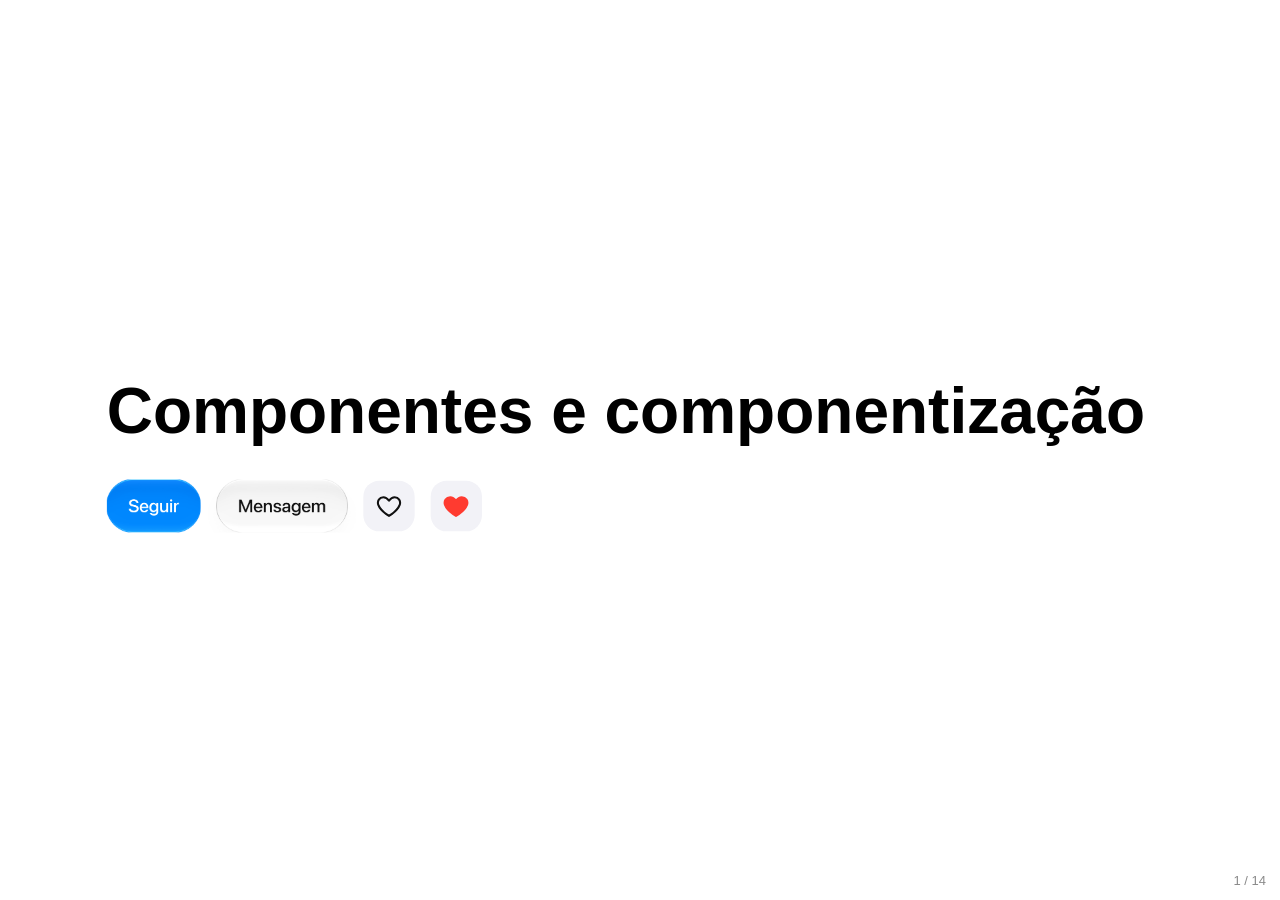
==== componentes/index.html @ 2d6e7ad1 "Re-export from Figma: main deck 40 slides (restore Material 3/HIG panels), new Componentes e compone" ====
<!DOCTYPE html>
<html lang="pt-BR">
<head>
<meta charset="utf-8">
<meta name="viewport" content="width=device-width, initial-scale=1, viewport-fit=cover">
<title>Componentes e componentização — TAU109</title>
<link rel="icon" href="data:,">
<link rel="stylesheet" href="assets/tw.css?v=9d9bdaef98">
<link rel="stylesheet" href="assets/motion.css?v=da39a3ee5e">
<link rel="stylesheet" href="assets/deck.css?v=dbada7d9be">
</head>
<body>
<main id="deck" aria-live="polite">
<div id="stage">
<section class="slide" id="s1" data-fig="C01" aria-roledescription="slide" aria-label="1 — Componentes e componentização">
<div class="frame"><div class="bg-white content-stretch flex flex-col gap-[48px] items-start justify-center pb-[100px] pt-[110px] px-[160px] relative size-full" data-name="C01 — Componentes e componentização" data-node-id="2223:875"><p class="[word-break:break-word] font-bold leading-[normal] not-italic relative shrink-0 text-[96px] text-black text-left w-[1600px]" data-node-id="2223:876">Componentes e componentização</p><div class="content-stretch flex gap-[24px] items-center overflow-clip relative shrink-0" data-name="Exemplos" data-node-id="2223:874"><div class="relative shrink-0" data-name="Button - Liquid Glass - Text" data-node-id="2223:854" style="width:141px;height:80.2px"><img alt="" src="assets/x-2223-854.png?v=27250c5a17" style="position:absolute;left:0px;top:0px;width:141.8px;height:80.2px;max-width:none"/></div><div class="relative shrink-0" data-name="Button - Liquid Glass - Text" data-node-id="2223:862" style="width:196px;height:80.2px"><img alt="" src="assets/x-2223-862.png?v=5904acb85d" style="position:absolute;left:-24px;top:0px;width:244px;height:80.2px;max-width:none"/></div><div aria-label="Curtir" aria-pressed="false" class="bg-[#f2f2f7] content-stretch flex items-center justify-center relative rounded-[24px] shrink-0 size-[76.8px]" data-like="" data-name="Botão Curtir" data-node-id="2223:868" role="button" tabindex="0"><div class="relative shrink-0 size-[41.6px] lk" data-name="Curtir" data-node-id="I2223:868;2052:725"><img alt="" class="off" src="assets/e4bf55612c11.svg?v=e4bf55612c"/><img alt="" class="on" src="assets/847714fc131d.svg?v=847714fc13"/></div></div><div aria-label="Curtir" aria-pressed="true" class="bg-[#f2f2f7] content-stretch flex items-center justify-center relative rounded-[24px] shrink-0 size-[76.8px] is-on" data-like="" data-name="Botão Curtir" data-node-id="2223:871" role="button" tabindex="0"><div class="relative shrink-0 size-[41.6px] lk" data-name="Curtido" data-node-id="I2223:871;2052:727"><img alt="" class="off" src="assets/e4bf55612c11.svg?v=e4bf55612c"/><img alt="" class="on" src="assets/847714fc131d.svg?v=847714fc13"/></div></div></div></div></div>
<template class="notes">Notas do apresentador: Hoje a gente vai falar de componentes, que é o que separa um arquivo bagunçado de um arquivo profissional. Esses botões aqui são todos componentes: os dois primeiros vêm do kit da Apple, os corações eu fiz. No final vocês vão saber criar, usar e organizar os seus.</template>
</section>
<section class="slide" id="s2" data-fig="C02" aria-roledescription="slide" aria-label="2 — O que é um componente">
<div class="frame"><div class="bg-white content-stretch flex flex-col gap-[48px] items-start justify-center pb-[100px] pt-[110px] px-[160px] relative size-full" data-node-id="2223:901" data-name="C02 — O que é um componente"><p class="[word-break:break-word] font-bold leading-[normal] not-italic relative shrink-0 text-[72px] text-black text-left w-[1600px]" data-node-id="2223:902">O que é um componente</p><div class="content-stretch flex gap-[48px] items-center overflow-clip relative shrink-0" data-node-id="2223:893" data-name="Diagrama"><div class="border-2 border-[#9747ff] border-dashed content-stretch flex flex-col gap-[16px] items-center overflow-clip px-[24px] py-[20px] relative rounded-[16px] shrink-0" data-node-id="2223:882" data-name="Principal"><p class="[word-break:break-word] font-semibold leading-[normal] not-italic relative shrink-0 text-[#9747ff] text-[20px] text-left whitespace-nowrap" data-node-id="2223:881">◆ Main component</p><div class="bg-[#007aff] content-stretch flex h-[52px] items-center justify-center overflow-clip relative rounded-[26px] shrink-0 w-[140px]" data-node-id="2042:790" data-name="Botão"><p class="[word-break:break-word] font-semibold leading-[normal] not-italic relative shrink-0 text-[22px] text-white whitespace-nowrap" data-node-id="2042:789">Curtir</p></div></div><div class="h-[40px] relative shrink-0 w-[120px]" data-node-id="2223:891" data-name="Seta"><img alt="" class="absolute block inset-0 max-w-none size-full" src="assets/b0c2b27b5497.svg?v=b0c2b27b54"/></div><div class="content-stretch flex flex-col gap-[16px] items-start overflow-clip relative shrink-0" data-node-id="2223:890" data-name="Cópias"><p class="[word-break:break-word] font-semibold leading-[normal] not-italic relative shrink-0 text-[#6b6b6b] text-[20px] text-left whitespace-nowrap" data-node-id="2223:883">◇ Instances</p><div class="bg-[#007aff] content-stretch flex h-[52px] items-center justify-center overflow-clip relative rounded-[26px] shrink-0 w-[140px]" data-node-id="2042:790" data-name="Botão"><p class="[word-break:break-word] font-semibold leading-[normal] not-italic relative shrink-0 text-[22px] text-white whitespace-nowrap" data-node-id="2042:789">Curtir</p></div><div class="bg-[#007aff] content-stretch flex h-[52px] items-center justify-center overflow-clip relative rounded-[26px] shrink-0 w-[140px]" data-node-id="2042:790" data-name="Botão"><p class="[word-break:break-word] font-semibold leading-[normal] not-italic relative shrink-0 text-[22px] text-white whitespace-nowrap" data-node-id="2042:789">Curtir</p></div><div class="bg-[#007aff] content-stretch flex h-[52px] items-center justify-center overflow-clip relative rounded-[26px] shrink-0 w-[140px]" data-node-id="2042:790" data-name="Botão"><p class="[word-break:break-word] font-semibold leading-[normal] not-italic relative shrink-0 text-[22px] text-white whitespace-nowrap" data-node-id="2042:789">Curtir</p></div></div></div><div class="content-stretch flex gap-[16px] items-start overflow-clip relative shrink-0" data-node-id="2223:900" data-name="Linha"><div class="bg-[#f3eeff] content-stretch flex items-start overflow-clip px-[18px] py-[10px] relative rounded-[999px] shrink-0" data-node-id="2223:894" data-name="Chip"><p class="[word-break:break-word] font-semibold leading-[normal] not-italic relative shrink-0 text-[22px] text-black text-left whitespace-nowrap" data-node-id="2223:895">Main: o original</p></div><div class="bg-[#eef2ff] content-stretch flex items-start overflow-clip px-[18px] py-[10px] relative rounded-[999px] shrink-0" data-node-id="2223:896" data-name="Chip"><p class="[word-break:break-word] font-semibold leading-[normal] not-italic relative shrink-0 text-[22px] text-black text-left whitespace-nowrap" data-node-id="2223:897">Instance: cópia ligada</p></div><div class="bg-[#ecf8f1] content-stretch flex items-start overflow-clip px-[18px] py-[10px] relative rounded-[999px] shrink-0" data-node-id="2223:898" data-name="Chip"><p class="[word-break:break-word] font-semibold leading-[normal] not-italic relative shrink-0 text-[22px] text-black text-left whitespace-nowrap" data-node-id="2223:899">Mudou o main, mudam todas</p></div></div></div></div>
<template class="notes">Notas do apresentador: Componente é uma peça reutilizável. Tem o principal, o main component, que é o original, com o losango roxo cheio. E tem as instâncias, que são cópias ligadas a ele, com o losango vazado. Se eu mudar o principal, todas as instâncias mudam juntas. É como um molde.</template>
</section>
<section class="slide" id="s3" data-fig="C03" aria-roledescription="slide" aria-label="3 — Quando componentizar">
<div class="frame"><div class="[word-break:break-word] bg-white content-stretch flex flex-col gap-[48px] items-start justify-center leading-[normal] not-italic pb-[100px] pt-[110px] px-[160px] relative size-full text-left" data-node-id="2223:917" data-name="C03 — Quando componentizar"><p class="font-bold relative shrink-0 text-[72px] text-black w-[1600px]" data-node-id="2223:918">Quando vale virar componente?</p><div class="content-stretch flex gap-[40px] items-start overflow-clip relative shrink-0" data-node-id="2223:916" data-name="Linha"><div class="bg-[#eef2ff] content-stretch flex flex-col gap-[14px] h-[320px] items-start overflow-clip px-[36px] py-[32px] relative rounded-[24px] shrink-0 w-[370px]" data-node-id="2223:904" data-name="Card Repete"><p class="font-bold relative shrink-0 text-[32px] text-black w-[298px]" data-node-id="2223:905">Repete</p><p class="font-normal relative shrink-0 text-[#555] text-[24px] w-[298px]" data-node-id="2223:906">Aparece 2 vezes ou mais: botão, card, item de lista.</p></div><div class="bg-[#fdecef] content-stretch flex flex-col gap-[14px] h-[320px] items-start overflow-clip px-[36px] py-[32px] relative rounded-[24px] shrink-0 w-[370px]" data-node-id="2223:907" data-name="Card Tem estados"><p class="font-bold relative shrink-0 text-[32px] text-black w-[298px]" data-node-id="2223:908">Tem estados</p><p class="font-normal relative shrink-0 text-[#555] text-[24px] w-[298px]" data-node-id="2223:909">Normal, apertado, ativo, desabilitado.</p></div><div class="bg-[#ecf8f1] content-stretch flex flex-col gap-[14px] h-[320px] items-start overflow-clip px-[36px] py-[32px] relative rounded-[24px] shrink-0 w-[370px]" data-node-id="2223:910" data-name="Card Muda junto"><p class="font-bold relative shrink-0 text-[32px] text-black w-[298px]" data-node-id="2223:911">Muda junto</p><p class="font-normal relative shrink-0 text-[#555] text-[24px] w-[298px]" data-node-id="2223:912">Se mudar um, todos têm que mudar.</p></div><div class="bg-[#f2f2f7] content-stretch flex flex-col gap-[14px] h-[320px] items-start overflow-clip px-[36px] py-[32px] relative rounded-[24px] shrink-0 w-[370px]" data-node-id="2223:913" data-name="Card Não precisa"><p class="font-bold relative shrink-0 text-[32px] text-black w-[298px]" data-node-id="2223:914">Não precisa</p><p class="font-normal relative shrink-0 text-[#555] text-[24px] w-[298px]" data-node-id="2223:915">Uma ilustração única, um banner que só aparece uma vez.</p></div></div></div></div>
<template class="notes">Notas do apresentador: Regra simples: se repete, vira componente. Se tem estados, tipo normal e apertado, vira componente com variantes. Se precisa mudar tudo junto, componente. Agora, coisa que aparece uma vez só, tipo uma ilustração da home, não precisa. Não componentizem tudo, componentizem o que repete.</template>
</section>
<section class="slide" id="s4" data-fig="C04" aria-roledescription="slide" aria-label="4 — Criar o seu componente">
<div class="frame"><div class="bg-white content-stretch flex flex-col gap-[48px] items-start justify-center pb-[100px] pt-[110px] px-[160px] relative size-full" data-node-id="2223:942" data-name="C04 — Criar o seu componente"><p class="[word-break:break-word] font-bold leading-[normal] not-italic relative shrink-0 text-[72px] text-black text-left w-[1600px]" data-node-id="2223:943">Seu DS não tem? Crie o seu</p><div class="content-stretch flex gap-[40px] items-start overflow-clip relative shrink-0" data-node-id="2223:941" data-name="Linha"><div class="[word-break:break-word] bg-[#eef2ff] content-stretch flex flex-col gap-[14px] h-[330px] items-start leading-[normal] not-italic overflow-clip px-[36px] py-[32px] relative rounded-[24px] shrink-0 text-left w-[370px]" data-node-id="2223:920" data-name="Card 1  Monte"><p class="font-bold relative shrink-0 text-[32px] text-black w-[298px] whitespace-pre-wrap" data-node-id="2223:921">1  Monte</p><p class="font-normal relative shrink-0 text-[#555] text-[24px] w-[298px]" data-node-id="2223:922">Faça a peça com auto layout.</p></div><div class="bg-[#f3eeff] content-stretch flex flex-col gap-[14px] h-[330px] items-start overflow-clip px-[36px] py-[32px] relative rounded-[24px] shrink-0 w-[370px]" data-node-id="2223:930" data-name="Card 2  Crie"><p class="[word-break:break-word] font-bold leading-[normal] not-italic relative shrink-0 text-[32px] text-black text-left w-[298px] whitespace-pre-wrap" data-node-id="2223:931">2  Crie</p><p class="[word-break:break-word] font-normal leading-[normal] not-italic relative shrink-0 text-[#555] text-[24px] text-left w-[298px]" data-node-id="2223:932">Selecione e aperte:</p><div class="content-stretch flex gap-[8px] items-start overflow-clip relative shrink-0" data-node-id="2223:929" data-name="Atalho"><div class="bg-white border-2 border-[#bbb] border-solid content-stretch flex items-start overflow-clip px-[16px] py-[10px] relative rounded-[10px] shrink-0" data-node-id="2223:923" data-name="Tecla"><p class="[word-break:break-word] font-semibold leading-[normal] not-italic relative shrink-0 text-[24px] text-black text-left whitespace-nowrap" data-node-id="2223:924">Ctrl/Cmd</p></div><div class="bg-white border-2 border-[#bbb] border-solid content-stretch flex items-start overflow-clip px-[16px] py-[10px] relative rounded-[10px] shrink-0" data-node-id="2223:925" data-name="Tecla"><p class="[word-break:break-word] font-semibold leading-[normal] not-italic relative shrink-0 text-[24px] text-black text-left whitespace-nowrap" data-node-id="2223:926">Alt</p></div><div class="bg-white border-2 border-[#bbb] border-solid content-stretch flex items-start overflow-clip px-[16px] py-[10px] relative rounded-[10px] shrink-0" data-node-id="2223:927" data-name="Tecla"><p class="[word-break:break-word] font-semibold leading-[normal] not-italic relative shrink-0 text-[24px] text-black text-left whitespace-nowrap" data-node-id="2223:928">K</p></div></div></div><div class="bg-[#ecf8f1] content-stretch flex flex-col gap-[14px] h-[330px] items-start overflow-clip px-[36px] py-[32px] relative rounded-[24px] shrink-0 w-[370px]" data-node-id="2223:935" data-name="Card 3  Nomeie"><p class="[word-break:break-word] font-bold leading-[normal] not-italic relative shrink-0 text-[32px] text-black text-left w-[298px] whitespace-pre-wrap" data-node-id="2223:936">3  Nomeie</p><p class="[word-break:break-word] font-normal leading-[normal] not-italic relative shrink-0 text-[#555] text-[24px] text-left w-[298px]" data-node-id="2223:937">Use barras pra organizar.</p><div class="bg-white content-stretch flex items-start overflow-clip px-[18px] py-[10px] relative rounded-[999px] shrink-0" data-node-id="2223:933" data-name="Chip"><p class="[word-break:break-word] font-semibold leading-[normal] not-italic relative shrink-0 text-[22px] text-black text-left whitespace-nowrap" data-node-id="2223:934">Botão/Curtir</p></div></div><div class="[word-break:break-word] bg-[#fff4e5] content-stretch flex flex-col gap-[14px] h-[330px] items-start leading-[normal] not-italic overflow-clip px-[36px] py-[32px] relative rounded-[24px] shrink-0 text-left w-[370px]" data-node-id="2223:938" data-name="Card 4  Propriedades"><p class="font-bold relative shrink-0 text-[32px] text-black w-[298px] whitespace-pre-wrap" data-node-id="2223:939">4  Propriedades</p><p class="font-normal relative shrink-0 text-[#555] text-[24px] w-[298px]" data-node-id="2223:940">Texto, ligar/desligar, trocar ícone.</p></div></div></div></div>
<template class="notes">Notas do apresentador: Nem todo design system tem tudo. Faltou um botão de curtir? Vocês criam. Monta a peça com auto layout, seleciona, e Ctrl ou Cmd mais Alt mais K, ou o botão Create component lá em cima. Dá um nome com barra, tipo Botão barra Curtir, e depois adiciona as propriedades, que a gente vai ver já já.</template>
</section>
<section class="slide" id="s5" data-fig="C05" aria-roledescription="slide" aria-label="5 — Nomes com barras">
<div class="frame"><div class="bg-white content-stretch flex flex-col gap-[48px] items-start justify-center pb-[100px] pt-[110px] px-[160px] relative size-full" data-node-id="2223:968" data-name="C05 — Nomes com barras"><p class="[word-break:break-word] font-bold leading-[normal] not-italic relative shrink-0 text-[72px] text-black text-left w-[1600px]" data-node-id="2223:969">Nomes com barra viram pastas</p><div class="content-stretch flex gap-[56px] items-center overflow-clip relative shrink-0" data-node-id="2223:967" data-name="Diagrama"><div class="content-stretch flex flex-col gap-[14px] items-start overflow-clip relative shrink-0" data-node-id="2223:964" data-name="Nomes"><div class="bg-[#f2f2f7] content-stretch flex items-start overflow-clip px-[18px] py-[10px] relative rounded-[999px] shrink-0" data-node-id="2223:954" data-name="Chip"><p class="[word-break:break-word] font-semibold leading-[normal] not-italic relative shrink-0 text-[22px] text-black text-left whitespace-nowrap" data-node-id="2223:955">Botão/Curtir</p></div><div class="bg-[#f2f2f7] content-stretch flex items-start overflow-clip px-[18px] py-[10px] relative rounded-[999px] shrink-0" data-node-id="2223:956" data-name="Chip"><p class="[word-break:break-word] font-semibold leading-[normal] not-italic relative shrink-0 text-[22px] text-black text-left whitespace-nowrap" data-node-id="2223:957">Botão/Não curtir</p></div><div class="bg-[#f2f2f7] content-stretch flex items-start overflow-clip px-[18px] py-[10px] relative rounded-[999px] shrink-0" data-node-id="2223:958" data-name="Chip"><p class="[word-break:break-word] font-semibold leading-[normal] not-italic relative shrink-0 text-[22px] text-black text-left whitespace-nowrap" data-node-id="2223:959">Botão/Seguir</p></div><div class="bg-[#f2f2f7] content-stretch flex items-start overflow-clip px-[18px] py-[10px] relative rounded-[999px] shrink-0" data-node-id="2223:960" data-name="Chip"><p class="[word-break:break-word] font-semibold leading-[normal] not-italic relative shrink-0 text-[22px] text-black text-left whitespace-nowrap" data-node-id="2223:961">Ícone/Coração</p></div><div class="bg-[#f2f2f7] content-stretch flex items-start overflow-clip px-[18px] py-[10px] relative rounded-[999px] shrink-0" data-node-id="2223:962" data-name="Chip"><p class="[word-break:break-word] font-semibold leading-[normal] not-italic relative shrink-0 text-[22px] text-black text-left whitespace-nowrap" data-node-id="2223:963">Ícone/Voltar</p></div></div><div class="h-[40px] relative shrink-0 w-[120px]" data-node-id="2223:965" data-name="Seta"><img alt="" class="absolute block inset-0 max-w-none size-full" src="assets/b0c2b27b5497.svg?v=b0c2b27b54"/></div><div class="[word-break:break-word] bg-[#1e1e1e] content-stretch flex flex-col gap-[10px] items-start leading-[normal] not-italic overflow-clip p-[24px] relative rounded-[16px] shrink-0 text-left w-[560px]" data-node-id="2223:945" data-name="Painel Assets"><p class="font-semibold relative shrink-0 text-[22px] text-white whitespace-nowrap" data-node-id="2223:946">Assets</p><p class="font-semibold relative shrink-0 text-[22px] text-white whitespace-nowrap" data-node-id="2223:947">▾ Botão</p><p class="font-medium relative shrink-0 text-[#bbb] text-[20px] whitespace-pre" data-node-id="2223:948">      ◆ Curtir</p><p class="font-medium relative shrink-0 text-[#bbb] text-[20px] whitespace-pre" data-node-id="2223:949">      ◆ Não curtir</p><p class="font-medium relative shrink-0 text-[#bbb] text-[20px] whitespace-pre" data-node-id="2223:950">      ◆ Seguir</p><p class="font-semibold relative shrink-0 text-[22px] text-white whitespace-nowrap" data-node-id="2223:951">▾ Ícone</p><p class="font-medium relative shrink-0 text-[#bbb] text-[20px] whitespace-pre" data-node-id="2223:952">      ◆ Coração</p><p class="font-medium relative shrink-0 text-[#bbb] text-[20px] whitespace-pre" data-node-id="2223:953">      ◆ Voltar</p></div></div></div></div>
<template class="notes">Notas do apresentador: O nome do componente organiza tudo. Cada barra vira uma pasta no painel Assets. Então Botão barra Curtir fica dentro da pasta Botão. Isso parece detalhe, mas quando o arquivo tiver cinquenta componentes vocês vão me agradecer.</template>
</section>
<section class="slide" id="s6" data-fig="C06" aria-roledescription="slide" aria-label="6 — Variantes">
<div class="frame"><div class="bg-white content-stretch flex flex-col gap-[48px] items-start justify-center pb-[100px] pt-[110px] px-[160px] relative size-full" data-name="C06 — Variantes" data-node-id="2223:1018"><p class="[word-break:break-word] font-bold leading-[normal] not-italic relative shrink-0 text-[72px] text-black text-left w-[1600px]" data-node-id="2223:1019">Variantes: o mesmo componente em vários estados</p><div class="content-stretch flex gap-[80px] items-center overflow-clip relative shrink-0" data-name="Exemplos" data-node-id="2223:1017"><div class="border-2 border-[#9747ff] border-dashed content-stretch flex flex-col gap-[16px] items-center overflow-clip px-[24px] py-[20px] relative rounded-[16px] shrink-0" data-name="Component set" data-node-id="2223:983"><p class="[word-break:break-word] font-semibold leading-[normal] not-italic relative shrink-0 text-[#9747ff] text-[20px] text-left whitespace-nowrap" data-node-id="2223:971">Botão Curtir</p><div class="content-stretch flex gap-[32px] items-start overflow-clip relative shrink-0" data-name="Linha" data-node-id="2223:982"><div class="content-stretch flex flex-col gap-[8px] items-center overflow-clip relative shrink-0" data-name="V" data-node-id="2223:976"><div aria-label="Curtir" aria-pressed="false" class="bg-[#f2f2f7] content-stretch flex items-center justify-center relative rounded-[24px] shrink-0 size-[76.8px]" data-like="" data-name="Botão Curtir" data-node-id="2223:972" role="button" tabindex="0"><div class="relative shrink-0 size-[41.6px] lk" data-name="Curtir" data-node-id="I2223:972;2052:725"><img alt="" class="off" src="assets/e4bf55612c11.svg?v=e4bf55612c"/><img alt="" class="on" src="assets/847714fc131d.svg?v=847714fc13"/></div></div><p class="[word-break:break-word] font-semibold leading-[normal] not-italic relative shrink-0 text-[#6b6b6b] text-[20px] text-left whitespace-nowrap" data-node-id="2223:975">State=Default</p></div><div class="content-stretch flex flex-col gap-[8px] items-center overflow-clip relative shrink-0" data-name="V" data-node-id="2223:981"><div aria-label="Curtir" aria-pressed="true" class="bg-[#f2f2f7] content-stretch flex items-center justify-center relative rounded-[24px] shrink-0 size-[76.8px] is-on" data-like="" data-name="Botão Curtir" data-node-id="2223:977" role="button" tabindex="0"><div class="relative shrink-0 size-[41.6px] lk" data-name="Curtido" data-node-id="I2223:977;2052:727"><img alt="" class="off" src="assets/e4bf55612c11.svg?v=e4bf55612c"/><img alt="" class="on" src="assets/847714fc131d.svg?v=847714fc13"/></div></div><p class="[word-break:break-word] font-semibold leading-[normal] not-italic relative shrink-0 text-[#6b6b6b] text-[20px] text-left whitespace-nowrap" data-node-id="2223:980">State=Active</p></div></div></div><div class="border-2 border-[#9747ff] border-dashed content-stretch flex flex-col gap-[16px] items-center overflow-clip px-[24px] py-[20px] relative rounded-[16px] shrink-0" data-name="Component set iOS" data-node-id="2223:1016"><p class="[word-break:break-word] font-semibold leading-[normal] not-italic relative shrink-0 text-[#9747ff] text-[20px] text-left whitespace-nowrap" data-node-id="2223:984">Button (iOS 27)</p><div class="content-stretch flex gap-[16px] items-center overflow-clip relative shrink-0" data-name="L" data-node-id="2223:997"><div class="relative shrink-0" data-name="Button - Liquid Glass - Text" data-node-id="2223:985" style="width:77px;height:37px"><img alt="" src="assets/x-2223-985.png?v=76728afed5" style="position:absolute;left:0px;top:-9.1px;width:96.5px;height:60.399px;max-width:none"/></div><div class="relative shrink-0" data-name="Button - Liquid Glass - Text" data-node-id="2223:991" style="width:107px;height:65.6px"><img alt="" src="assets/x-2223-991.png?v=66aa4caad9" style="position:absolute;left:-19.5px;top:0px;width:126.5px;height:65.6px;max-width:none"/></div></div><div class="content-stretch flex gap-[16px] items-center overflow-clip relative shrink-0" data-name="L" data-node-id="2223:1014"><div class="relative shrink-0" data-name="Button - Liquid Glass - Text" data-node-id="2223:998" style="width:77px;height:37px"><img alt="" src="assets/x-2223-998.png?v=7eb0edd891" style="position:absolute;left:0px;top:-0.65px;width:77.65px;height:38.301px;max-width:none"/></div><div class="relative shrink-0" data-name="Button - Liquid Glass - Text" data-node-id="2223:1006" style="width:107px;height:65.6px"><img alt="" src="assets/x-2223-1006.png?v=0f0a64b6c2" style="position:absolute;left:-0.65px;top:0px;width:107.65px;height:65.6px;max-width:none"/></div></div><p class="[word-break:break-word] font-semibold leading-[normal] not-italic relative shrink-0 text-[#6b6b6b] text-[20px] text-left whitespace-nowrap" data-node-id="2223:1015">Size × Style</p></div></div></div></div>
<template class="notes">Notas do apresentador: Variante é quando o mesmo componente tem versões diferentes. O coração tem State igual a Default e State igual a Active. O botão da Apple tem tamanho e estilo. Fica tudo dentro de um component set, aquele tracejado roxo. E é isso que deixa a gente fazer o Change to no protótipo.</template>
</section>
<section class="slide" id="s7" data-fig="C07" aria-roledescription="slide" aria-label="7 — Propriedades do componente">
<div class="frame"><div class="bg-white content-stretch flex flex-col gap-[48px] items-start justify-center pb-[100px] pt-[110px] px-[160px] relative size-full" data-node-id="2223:1051" data-name="C07 — Propriedades do componente"><p class="[word-break:break-word] font-bold leading-[normal] not-italic relative shrink-0 text-[72px] text-black text-left w-[1600px]" data-node-id="2223:1052">Propriedades: ajustes sem quebrar o componente</p><div class="content-stretch flex gap-[40px] items-start overflow-clip relative shrink-0" data-node-id="2223:1050" data-name="Linha"><div class="bg-[#f3eeff] content-stretch flex flex-col gap-[14px] h-[330px] items-start overflow-clip px-[36px] py-[32px] relative rounded-[24px] shrink-0 w-[370px]" data-node-id="2223:1026" data-name="Card Variant"><p class="[word-break:break-word] font-bold leading-[normal] not-italic relative shrink-0 text-[32px] text-black text-left w-[298px]" data-node-id="2223:1027">Variant</p><p class="[word-break:break-word] font-normal leading-[normal] not-italic relative shrink-0 text-[#555] text-[24px] text-left w-[298px]" data-node-id="2223:1028">Troca o estado.</p><div class="content-stretch flex gap-[8px] items-start overflow-clip relative shrink-0" data-node-id="2223:1025" data-name="Linha"><div class="bg-white content-stretch flex items-start overflow-clip px-[18px] py-[10px] relative rounded-[999px] shrink-0" data-node-id="2223:1021" data-name="Chip"><p class="[word-break:break-word] font-semibold leading-[normal] not-italic relative shrink-0 text-[22px] text-black text-left whitespace-nowrap" data-node-id="2223:1022">Default</p></div><div class="bg-white content-stretch flex items-start overflow-clip px-[18px] py-[10px] relative rounded-[999px] shrink-0" data-node-id="2223:1023" data-name="Chip"><p class="[word-break:break-word] font-semibold leading-[normal] not-italic relative shrink-0 text-[22px] text-black text-left whitespace-nowrap" data-node-id="2223:1024">Active</p></div></div></div><div class="bg-[#ecf8f1] content-stretch flex flex-col gap-[14px] h-[330px] items-start overflow-clip px-[36px] py-[32px] relative rounded-[24px] shrink-0 w-[370px]" data-node-id="2223:1033" data-name="Card Boolean"><p class="[word-break:break-word] font-bold leading-[normal] not-italic relative shrink-0 text-[32px] text-black text-left w-[298px]" data-node-id="2223:1034">Boolean</p><p class="[word-break:break-word] font-normal leading-[normal] not-italic relative shrink-0 text-[#555] text-[24px] text-left w-[298px]" data-node-id="2223:1035">Mostra ou esconde algo, tipo um ícone.</p><div class="content-stretch flex gap-[12px] items-center overflow-clip relative shrink-0" data-node-id="2223:1032" data-name="L"><div class="h-[32px] relative shrink-0 w-[56px]" data-node-id="2223:1029" data-name="Toggle"><img alt="" class="absolute block inset-0 max-w-none size-full" src="assets/dc533ce8789b.svg?v=dc533ce878"/></div><p class="[word-break:break-word] font-semibold leading-[normal] not-italic relative shrink-0 text-[#6b6b6b] text-[20px] text-left whitespace-nowrap" data-node-id="2223:1031">Show icon</p></div></div><div class="bg-[#eef2ff] content-stretch flex flex-col gap-[14px] h-[330px] items-start overflow-clip px-[36px] py-[32px] relative rounded-[24px] shrink-0 w-[370px]" data-node-id="2223:1038" data-name="Card Text"><p class="[word-break:break-word] font-bold leading-[normal] not-italic relative shrink-0 text-[32px] text-black text-left w-[298px]" data-node-id="2223:1039">Text</p><p class="[word-break:break-word] font-normal leading-[normal] not-italic relative shrink-0 text-[#555] text-[24px] text-left w-[298px]" data-node-id="2223:1040">Muda o texto direto no painel.</p><div class="bg-white border border-[#bbb] border-solid content-stretch flex items-start overflow-clip px-[16px] py-[10px] relative rounded-[10px] shrink-0" data-node-id="2223:1036" data-name="Campo"><p class="[word-break:break-word] font-medium leading-[normal] not-italic relative shrink-0 text-[22px] text-black text-left whitespace-nowrap" data-node-id="2223:1037">Seguir</p></div></div><div class="bg-[#fff4e5] content-stretch flex flex-col gap-[14px] h-[330px] items-start overflow-clip px-[36px] py-[32px] relative rounded-[24px] shrink-0 w-[370px]" data-node-id="2223:1047" data-name="Card Instance swap"><p class="[word-break:break-word] font-bold leading-[normal] not-italic relative shrink-0 text-[32px] text-black text-left w-[298px]" data-node-id="2223:1048">Instance swap</p><p class="[word-break:break-word] font-normal leading-[normal] not-italic relative shrink-0 text-[#555] text-[24px] text-left w-[298px]" data-node-id="2223:1049">Troca um ícone por outro.</p><div class="content-stretch flex gap-[8px] items-center overflow-clip relative shrink-0" data-node-id="2223:1046" data-name="L"><div class="bg-white content-stretch flex items-start overflow-clip px-[18px] py-[10px] relative rounded-[999px] shrink-0" data-node-id="2223:1041" data-name="Chip"><p class="[word-break:break-word] font-semibold leading-[normal] not-italic relative shrink-0 text-[22px] text-black text-left whitespace-nowrap" data-node-id="2223:1042">♡ Coração</p></div><p class="[word-break:break-word] font-bold leading-[normal] not-italic relative shrink-0 text-[24px] text-black text-left whitespace-nowrap" data-node-id="2223:1043">→</p><div class="bg-white content-stretch flex items-start overflow-clip px-[18px] py-[10px] relative rounded-[999px] shrink-0" data-node-id="2223:1044" data-name="Chip"><p class="[word-break:break-word] font-semibold leading-[normal] not-italic relative shrink-0 text-[22px] text-black text-left whitespace-nowrap" data-node-id="2223:1045">☆ Estrela</p></div></div></div></div></div></div>
<template class="notes">Notas do apresentador: Além das variantes, o componente pode ter propriedades. Boolean é liga e desliga, tipo mostrar ou esconder um ícone. Text deixa trocar o texto pelo painel da direita. Instance swap deixa trocar um ícone por outro sem desmontar nada. Com isso, um botão só vira dezenas de botões.</template>
</section>
<section class="slide" id="s8" data-fig="C08" aria-roledescription="slide" aria-label="8 — Usando um design system pronto">
<div class="frame"><div class="bg-white content-stretch flex flex-col gap-[48px] items-start justify-center pb-[100px] pt-[110px] px-[160px] relative size-full" data-node-id="2223:1118" data-name="C08 — Usando um design system pronto"><p class="[word-break:break-word] font-bold leading-[normal] not-italic relative shrink-0 text-[72px] text-black text-left w-[1600px]" data-node-id="2223:1119">Usando um DS pronto</p><div class="content-stretch flex gap-[56px] items-center overflow-clip relative shrink-0" data-node-id="2223:1117" data-name="L"><div class="bg-[#f2f2f7] content-stretch flex flex-col gap-[32px] items-center overflow-clip px-[48px] py-[40px] relative rounded-[24px] shrink-0" data-node-id="2223:1108" data-name="Kit iOS 27"><div class="content-stretch flex gap-[40px] items-center overflow-clip relative shrink-0" data-node-id="2223:1109" data-name="L"><div data-node-id="2223:1054" data-name="Segmented Control" class="relative shrink-0" style="width:518px;height:70px"><img src="assets/x-2223-1054.png?v=79d9f522d9" alt="" style="position:absolute;left:0px;top:0px;width:518px;height:70px;max-width:none"/></div><div data-node-id="2223:1066" data-name="Toggle - Switch" class="relative shrink-0" style="width:89.6px;height:39.2px"><img src="assets/x-2223-1066.png?v=524a35a674" alt="" style="position:absolute;left:0px;top:0px;width:89.6px;height:39.2px;max-width:none"/></div><div data-node-id="2223:1100" data-name="Button - Liquid Glass - Text" class="relative shrink-0" style="width:149px;height:70.8px"><img src="assets/x-2223-1100.png?v=349a345ee3" alt="" style="position:absolute;left:-0.7px;top:0px;width:149.7px;height:70.8px;max-width:none"/></div></div><div data-node-id="2223:1070" data-name="Tab Bar - iPhone" class="relative shrink-0" style="width:562.8px;height:133.3px"><img src="assets/x-2223-1070.png?v=a9c106fa3a" alt="" style="position:absolute;left:0px;top:0px;width:562.8px;height:136px;max-width:none"/></div></div><div class="content-stretch flex flex-col gap-[16px] items-start overflow-clip relative shrink-0" data-node-id="2223:1116" data-name="Coluna"><div class="bg-[#eef2ff] content-stretch flex items-start overflow-clip px-[18px] py-[10px] relative rounded-[999px] shrink-0" data-node-id="2223:1110" data-name="Chip"><p class="[word-break:break-word] font-semibold leading-[normal] not-italic relative shrink-0 text-[22px] text-black text-left whitespace-nowrap" data-node-id="2223:1111">Arraste do Assets</p></div><div class="bg-[#f3eeff] content-stretch flex items-start overflow-clip px-[18px] py-[10px] relative rounded-[999px] shrink-0" data-node-id="2223:1112" data-name="Chip"><p class="[word-break:break-word] font-semibold leading-[normal] not-italic relative shrink-0 text-[22px] text-black text-left whitespace-nowrap" data-node-id="2223:1113">Tudo é Instance</p></div><div class="bg-[#ecf8f1] content-stretch flex items-start overflow-clip px-[18px] py-[10px] relative rounded-[999px] shrink-0" data-node-id="2223:1114" data-name="Chip"><p class="[word-break:break-word] font-semibold leading-[normal] not-italic relative shrink-0 text-[22px] text-black text-left whitespace-nowrap" data-node-id="2223:1115">Ajuste no painel da direita</p></div></div></div></div></div>
<template class="notes">Notas do apresentador: Com o kit da Apple ligado, é só arrastar do painel Assets. Segmented control, toggle, botão, tab bar, tudo pronto e tudo instância. Vocês não editam o desenho, vocês ajustam pelas propriedades no painel da direita. É muito mais rápido do que desenhar.</template>
</section>
<section class="slide" id="s9" data-fig="C09" aria-roledescription="slide" aria-label="9 — Pegar componentes direto do Figma">
<div class="frame"><div class="bg-white content-stretch flex flex-col gap-[48px] items-start justify-center pb-[100px] pt-[110px] px-[160px] relative size-full" data-node-id="2227:1021" data-name="C09 — Pegar componentes direto do Figma"><p class="[word-break:break-word] font-bold leading-[normal] not-italic relative shrink-0 text-[#1c1c1e] text-[72px] text-left whitespace-nowrap" data-node-id="2230:967">Pegar componentes direto do Figma</p><div class="content-stretch flex gap-[24px] items-start relative shrink-0" data-node-id="2230:968" data-name="Linha"><div class="bg-[#e3f2ff] content-stretch flex flex-col gap-[12px] items-start p-[22px] relative rounded-[24px] shrink-0 w-[540px]" data-node-id="2230:969" data-name="Card 1-2  Assets e Libraries"><p class="[word-break:break-word] font-bold leading-[normal] not-italic relative shrink-0 text-[#1c1c1e] text-[24px] text-left w-full whitespace-pre-wrap" data-node-id="2230:970">1  Assets na barra da esquerda</p><p class="[word-break:break-word] font-normal leading-[normal] not-italic relative shrink-0 text-[#48484a] text-[16px] text-left w-full whitespace-pre-wrap" data-node-id="2230:971">Fica abaixo de Agents (Alt+2).  2  Clique em Libraries (Alt+3).</p><div class="bg-white border-[#d1d1d6] border-[1.5px] border-solid content-stretch flex gap-[8px] items-start overflow-clip relative rounded-[12px] shrink-0 w-full" data-node-id="2230:1025" data-name="Mock interface do Figma"><div class="bg-white border-[#d1d1d6] border-r border-solid content-stretch flex flex-col gap-[6px] items-center px-[6px] py-[10px] relative self-stretch shrink-0" data-node-id="2230:972" data-name="Barra de navegação (esquerda)"><div class="content-stretch flex flex-col items-center px-[4px] py-[5px] relative rounded-[8px] shrink-0" data-node-id="2230:973" data-name="Rail Figma"><div class="content-stretch flex items-center justify-center relative shrink-0 size-[22px]" data-node-id="2230:974" data-name="Ícone Figma"><div class="bg-[#1c1c1e] relative rounded-[4px] shrink-0 size-[14px]" data-node-id="2230:975" data-name="Rectangle"></div></div></div><div class="content-stretch flex flex-col gap-[2px] items-center px-[4px] py-[5px] relative rounded-[8px] shrink-0" data-node-id="2230:976" data-name="Rail Files"><div class="content-stretch flex flex-col gap-[3px] items-center justify-center relative shrink-0 size-[22px]" data-node-id="2230:977" data-name="Ícone Files"><div class="border-[#1c1c1e] border-[1.6px] border-solid h-[5px] relative rounded-[2px] shrink-0 w-[16px]" data-node-id="2230:978" data-name="Rectangle"></div><div class="border-[#1c1c1e] border-[1.6px] border-solid h-[5px] relative rounded-[2px] shrink-0 w-[16px]" data-node-id="2230:979" data-name="Rectangle"></div></div><p class="[word-break:break-word] font-medium leading-[normal] not-italic relative shrink-0 text-[#48484a] text-[10px] text-left whitespace-nowrap" data-node-id="2230:980">Files</p></div><div class="content-stretch flex flex-col gap-[2px] items-center px-[4px] py-[5px] relative rounded-[8px] shrink-0" data-node-id="2230:981" data-name="Rail Agents"><div class="relative shrink-0 size-[22px]" data-node-id="2230:982" data-name="Ícone Agents"><img alt="" class="absolute block inset-0 max-w-none size-full" src="assets/69fe07633961.svg?v=69fe076339"/></div><p class="[word-break:break-word] font-medium leading-[normal] not-italic relative shrink-0 text-[#48484a] text-[10px] text-left whitespace-nowrap" data-node-id="2230:984">Agents</p></div><div class="bg-[#e5f4ff] content-stretch flex flex-col gap-[2px] items-center px-[4px] py-[5px] relative rounded-[8px] shrink-0" data-node-id="2230:985" data-name="Rail Assets"><div class="relative shrink-0 size-[22px]" data-node-id="2230:986" data-name="Ícone Assets"><div class="absolute flex items-center justify-center left-[11px] size-[15.556px] top-[-4.78px]" data-node-id="2230:987"><div class="-rotate-45 flex-none"><div class="border-[#0d99ff] border-[1.6px] border-solid relative rounded-[2px] size-[11px]" data-name="Rectangle"></div></div></div></div><p class="[word-break:break-word] font-bold leading-[normal] not-italic relative shrink-0 text-[#0d99ff] text-[10px] text-left whitespace-nowrap" data-node-id="2230:988">Assets</p></div><div class="content-stretch flex flex-col gap-[2px] items-center px-[4px] py-[5px] relative rounded-[8px] shrink-0" data-node-id="2230:989" data-name="Rail Tools"><div class="content-stretch flex gap-[2px] items-center justify-center relative shrink-0 size-[22px]" data-node-id="2230:990" data-name="Ícone Tools"><div class="border-[#1c1c1e] border-[1.6px] border-solid relative rounded-[2px] shrink-0 size-[7px]" data-node-id="2230:991" data-name="Rectangle"></div><div class="border-[#1c1c1e] border-[1.6px] border-solid relative rounded-[2px] shrink-0 size-[7px]" data-node-id="2230:992" data-name="Rectangle"></div></div><p class="[word-break:break-word] font-medium leading-[normal] not-italic relative shrink-0 text-[#48484a] text-[10px] text-left whitespace-nowrap" data-node-id="2230:993">Tools</p></div><div class="content-stretch flex flex-col gap-[2px] items-center px-[4px] py-[5px] relative rounded-[8px] shrink-0" data-node-id="2230:994" data-name="Rail Variables"><div class="relative shrink-0 size-[22px]" data-node-id="2230:995" data-name="Ícone Variables"><img alt="" class="absolute block inset-0 max-w-none size-full" src="assets/840a52cd7ad1.svg?v=840a52cd7a"/></div><p class="[word-break:break-word] font-medium leading-[normal] not-italic relative shrink-0 text-[#48484a] text-[10px] text-left whitespace-nowrap" data-node-id="2230:997">Variables</p></div><div class="h-[30px] relative shrink-0 w-[10px]" data-node-id="2230:998" data-name="Espaço"></div></div><div class="bg-white content-stretch flex flex-[1_0_0] flex-col gap-[10px] items-start min-w-px p-[12px] relative" data-node-id="2230:1024" data-name="Painel lateral (left sidebar)"><div class="content-stretch flex items-center relative shrink-0 w-full" data-node-id="2230:999" data-name="Topo Assets"><p class="[word-break:break-word] font-bold leading-[normal] not-italic relative shrink-0 text-[#1c1c1e] text-[15px] text-left whitespace-nowrap" data-node-id="2230:1000">Assets</p></div><div class="bg-[#f2f2f7] content-stretch flex items-start px-[10px] py-[7px] relative rounded-[6px] shrink-0 w-full" data-node-id="2230:1001" data-name="Campo de busca"><p class="[word-break:break-word] font-normal leading-[normal] not-italic relative shrink-0 text-[#8e8e93] text-[13px] text-left whitespace-nowrap" data-node-id="2230:1002">Buscar…</p></div><div class="bg-[#e5f4ff] border-[#0d99ff] border-[1.5px] border-solid content-stretch flex gap-[6px] items-center px-[8px] py-[5px] relative rounded-[6px] shrink-0" data-node-id="2230:1003" data-name="Botão Libraries"><div class="content-stretch flex gap-[2px] items-center justify-center relative shrink-0 size-[22px]" data-node-id="2230:1004" data-name="Ícone Libraries"><div class="border-[#0d99ff] border-[1.6px] border-solid h-[14px] relative rounded-[2px] shrink-0 w-[7px]" data-node-id="2230:1005" data-name="Rectangle"></div><div class="border-[#0d99ff] border-[1.6px] border-solid h-[14px] relative rounded-[2px] shrink-0 w-[7px]" data-node-id="2230:1006" data-name="Rectangle"></div></div><p class="[word-break:break-word] font-semibold leading-[normal] not-italic relative shrink-0 text-[#0d99ff] text-[13px] text-left whitespace-nowrap" data-node-id="2230:1007">Libraries</p></div><p class="[word-break:break-word] font-semibold leading-[normal] not-italic relative shrink-0 text-[#8e8e93] text-[12px] text-left whitespace-nowrap" data-node-id="2230:1008">Local components</p><div class="content-stretch flex gap-[6px] items-start relative shrink-0" data-node-id="2230:1009" data-name="Componentes"><div class="bg-[#f2f2f7] content-stretch flex flex-col items-center px-[8px] py-[10px] relative rounded-[6px] shrink-0" data-node-id="2230:1010" data-name="Tile Botão"><p class="[word-break:break-word] font-medium leading-[normal] not-italic relative shrink-0 text-[#1c1c1e] text-[11px] text-left whitespace-nowrap" data-node-id="2230:1011">Botão</p></div><div class="bg-[#f2f2f7] content-stretch flex flex-col items-center px-[8px] py-[10px] relative rounded-[6px] shrink-0" data-node-id="2230:1012" data-name="Tile Toggle"><p class="[word-break:break-word] font-medium leading-[normal] not-italic relative shrink-0 text-[#1c1c1e] text-[11px] text-left whitespace-nowrap" data-node-id="2230:1013">Toggle</p></div><div class="bg-[#f2f2f7] content-stretch flex flex-col items-center px-[8px] py-[10px] relative rounded-[6px] shrink-0" data-node-id="2230:1014" data-name="Tile Tab"><p class="[word-break:break-word] font-medium leading-[normal] not-italic relative shrink-0 text-[#1c1c1e] text-[11px] text-left whitespace-nowrap" data-node-id="2230:1015">Tab</p></div></div><p class="[word-break:break-word] font-semibold leading-[normal] not-italic relative shrink-0 text-[#8e8e93] text-[12px] text-left whitespace-nowrap" data-node-id="2230:1016">iOS 27</p><div class="content-stretch flex gap-[6px] items-start relative shrink-0" data-node-id="2230:1017" data-name="Componentes"><div class="bg-[#f2f2f7] content-stretch flex flex-col items-center px-[8px] py-[10px] relative rounded-[6px] shrink-0" data-node-id="2230:1018" data-name="Tile Botão"><p class="[word-break:break-word] font-medium leading-[normal] not-italic relative shrink-0 text-[#1c1c1e] text-[11px] text-left whitespace-nowrap" data-node-id="2230:1019">Botão</p></div><div class="bg-[#f2f2f7] content-stretch flex flex-col items-center px-[8px] py-[10px] relative rounded-[6px] shrink-0" data-node-id="2230:1020" data-name="Tile Toggle"><p class="[word-break:break-word] font-medium leading-[normal] not-italic relative shrink-0 text-[#1c1c1e] text-[11px] text-left whitespace-nowrap" data-node-id="2230:1021">Toggle</p></div><div class="bg-[#f2f2f7] content-stretch flex flex-col items-center px-[8px] py-[10px] relative rounded-[6px] shrink-0" data-node-id="2230:1022" data-name="Tile Tab"><p class="[word-break:break-word] font-medium leading-[normal] not-italic relative shrink-0 text-[#1c1c1e] text-[11px] text-left whitespace-nowrap" data-node-id="2230:1023">Tab</p></div></div></div></div></div><div class="bg-[#e6f6ec] content-stretch flex flex-col gap-[12px] items-start p-[22px] relative rounded-[24px] shrink-0 w-[440px]" data-node-id="2230:1026" data-name="Card 3  Add to file"><p class="[word-break:break-word] font-bold leading-[normal] not-italic relative shrink-0 text-[#1c1c1e] text-[24px] text-left w-full whitespace-pre-wrap" data-node-id="2230:1027">3  Adicione uma biblioteca</p><p class="[word-break:break-word] font-normal leading-[normal] not-italic relative shrink-0 text-[#48484a] text-[16px] text-left w-full" data-node-id="2230:1028">Kits do Figma (iOS, Material), do time ou da Community: Add to file.</p><div class="bg-white border-[#d1d1d6] border-[1.5px] border-solid content-stretch flex flex-col gap-[10px] items-start p-[14px] relative rounded-[12px] shrink-0 w-full" data-node-id="2230:1029" data-name="Modal Libraries"><p class="[word-break:break-word] font-bold leading-[normal] not-italic relative shrink-0 text-[#1c1c1e] text-[15px] text-left whitespace-nowrap" data-node-id="2230:1030">Libraries</p><div class="bg-[#f2f2f7] content-stretch flex items-start px-[10px] py-[7px] relative rounded-[6px] shrink-0 w-full" data-node-id="2230:1031" data-name="Campo de busca"><p class="[word-break:break-word] font-normal leading-[normal] not-italic relative shrink-0 text-[#8e8e93] text-[13px] text-left whitespace-nowrap" data-node-id="2230:1032">Buscar bibliotecas…</p></div><div class="content-stretch flex gap-[8px] items-center relative shrink-0 w-full" data-node-id="2230:1033" data-name="Lib iOS 27"><p class="[word-break:break-word] flex-[1_0_0] font-semibold leading-[normal] min-w-px not-italic relative text-[#1c1c1e] text-[13px] text-left" data-node-id="2230:1034">iOS 27</p><div class="bg-[#e6f6ec] content-stretch flex items-start px-[12px] py-[7px] relative rounded-[6px] shrink-0" data-node-id="2230:1035" data-name="Botão Added"><p class="[word-break:break-word] font-semibold leading-[normal] not-italic relative shrink-0 text-[#1e7a3c] text-[12px] text-left whitespace-nowrap" data-node-id="2230:1036">Added</p></div></div><div class="content-stretch flex gap-[8px] items-center relative shrink-0 w-full" data-node-id="2230:1037" data-name="Lib Material 3 Design Kit"><p class="[word-break:break-word] flex-[1_0_0] font-semibold leading-[normal] min-w-px not-italic relative text-[#1c1c1e] text-[13px] text-left" data-node-id="2230:1038">Material 3 Design Kit</p><div class="bg-[#0d99ff] content-stretch flex items-start px-[12px] py-[7px] relative rounded-[6px] shrink-0" data-node-id="2230:1039" data-name="Botão Add to file"><p class="[word-break:break-word] font-semibold leading-[normal] not-italic relative shrink-0 text-[12px] text-left text-white whitespace-nowrap" data-node-id="2230:1040">Add to file</p></div></div><div class="content-stretch flex gap-[8px] items-center relative shrink-0 w-full" data-node-id="2230:1041" data-name="Lib Kit da Community"><p class="[word-break:break-word] flex-[1_0_0] font-semibold leading-[normal] min-w-px not-italic relative text-[#1c1c1e] text-[13px] text-left" data-node-id="2230:1042">Kit da Community</p><div class="bg-[#0d99ff] content-stretch flex items-start px-[12px] py-[7px] relative rounded-[6px] shrink-0" data-node-id="2230:1043" data-name="Botão Add to file"><p class="[word-break:break-word] font-semibold leading-[normal] not-italic relative shrink-0 text-[12px] text-left text-white whitespace-nowrap" data-node-id="2230:1044">Add to file</p></div></div></div></div><div class="content-stretch flex flex-col gap-[20px] items-start relative shrink-0 w-[592px]" data-node-id="2230:1048" data-name="Coluna direita"><div class="[word-break:break-word] bg-[#fff1e0] content-stretch flex flex-col gap-[8px] items-start leading-[normal] not-italic p-[22px] relative rounded-[24px] shrink-0 text-left w-full" data-node-id="2230:1045" data-name="Card 4"><p class="font-bold relative shrink-0 text-[#1c1c1e] text-[24px] w-full whitespace-pre-wrap" data-node-id="2230:1046">4  Busque e arraste pro canvas</p><p class="font-normal relative shrink-0 text-[#48484a] text-[16px] w-full" data-node-id="2230:1047">O que chega no canvas é uma instância.</p></div><div class="bg-[#ede7ff] content-stretch flex flex-col gap-[10px] items-start p-[22px] relative rounded-[24px] shrink-0 w-full" data-node-id="2230:1049" data-name="Card barra de baixo"><p class="[word-break:break-word] font-bold leading-[normal] not-italic relative shrink-0 text-[#1c1c1e] text-[24px] text-left w-full" data-node-id="2230:1050">Ou pela barra de baixo</p><p class="[word-break:break-word] font-normal leading-[normal] not-italic relative shrink-0 text-[#48484a] text-[16px] text-left w-full whitespace-pre-wrap" data-node-id="2230:1051">Botão Actions → aba Assets → busque.  ⌘K / Ctrl+K abre Actions; Shift+I insere componente.</p><div class="content-stretch flex flex-col gap-[6px] items-center relative shrink-0 w-full" data-node-id="2230:1052" data-name="Mock barra + menu"><div class="bg-white border-[#d1d1d6] border-[1.5px] border-solid content-stretch flex flex-col gap-[8px] items-start p-[10px] relative rounded-[10px] shrink-0 w-[250px]" data-node-id="2230:1053" data-name="Menu Actions"><div class="[word-break:break-word] content-stretch flex gap-[12px] items-start leading-[normal] not-italic relative shrink-0 text-[12px] text-left whitespace-nowrap" data-node-id="2230:1054" data-name="Abas"><p class="font-normal relative shrink-0 text-[#8e8e93]" data-node-id="2230:1055">Actions</p><p class="font-bold relative shrink-0 text-[#0d99ff]" data-node-id="2230:1056">Assets</p></div><div class="bg-[#f2f2f7] content-stretch flex items-start px-[10px] py-[7px] relative rounded-[6px] shrink-0 w-full" data-node-id="2230:1057" data-name="Campo de busca"><p class="[word-break:break-word] font-normal leading-[normal] not-italic relative shrink-0 text-[#8e8e93] text-[13px] text-left whitespace-nowrap" data-node-id="2230:1058">Buscar componente…</p></div></div><div class="bg-white border-[#d1d1d6] border-[1.5px] border-solid content-stretch flex gap-[10px] items-center px-[10px] py-[8px] relative rounded-[12px] shrink-0" data-node-id="2230:1059" data-name="Barra de ferramentas (embaixo)"><div class="content-stretch flex flex-col gap-[2px] items-center relative shrink-0" data-node-id="2230:1060" data-name="Move"><div class="border-[#1c1c1e] border-[1.6px] border-solid relative rounded-[2px] shrink-0 size-[14px]" data-node-id="2230:1061" data-name="Rectangle"></div><p class="[word-break:break-word] font-medium leading-[normal] not-italic relative shrink-0 text-[#48484a] text-[9px] text-left whitespace-nowrap" data-node-id="2230:1062">Move</p></div><div class="content-stretch flex flex-col gap-[2px] items-center relative shrink-0" data-node-id="2230:1063" data-name="Frame"><div class="border-[#1c1c1e] border-[1.6px] border-solid relative rounded-[2px] shrink-0 size-[14px]" data-node-id="2230:1064" data-name="Rectangle"></div><p class="[word-break:break-word] font-medium leading-[normal] not-italic relative shrink-0 text-[#48484a] text-[9px] text-left whitespace-nowrap" data-node-id="2230:1065">Frame</p></div><div class="content-stretch flex flex-col gap-[2px] items-center relative shrink-0" data-node-id="2230:1066" data-name="Forma"><div class="border-[#1c1c1e] border-[1.6px] border-solid relative rounded-[7px] shrink-0 size-[14px]" data-node-id="2230:1067" data-name="Rectangle"></div><p class="[word-break:break-word] font-medium leading-[normal] not-italic relative shrink-0 text-[#48484a] text-[9px] text-left whitespace-nowrap" data-node-id="2230:1068">Forma</p></div><div class="content-stretch flex flex-col gap-[2px] items-center relative shrink-0" data-node-id="2230:1069" data-name="Texto"><div class="border-[#1c1c1e] border-[1.6px] border-solid relative rounded-[2px] shrink-0 size-[14px]" data-node-id="2230:1070" data-name="Rectangle"></div><p class="[word-break:break-word] font-medium leading-[normal] not-italic relative shrink-0 text-[#48484a] text-[9px] text-left whitespace-nowrap" data-node-id="2230:1071">Texto</p></div><div class="bg-[#e5f4ff] content-stretch flex flex-col gap-[2px] items-center px-[6px] py-[4px] relative rounded-[8px] shrink-0" data-node-id="2230:1072" data-name="Actions (destacado)"><div class="relative shrink-0 size-[22px]" data-node-id="2230:1073" data-name="Ícone Agents"><img alt="" class="absolute block inset-0 max-w-none size-full" src="assets/b9b21cb5e96e.svg?v=b9b21cb5e9"/></div><p class="[word-break:break-word] font-bold leading-[normal] not-italic relative shrink-0 text-[#0d99ff] text-[9px] text-left whitespace-nowrap" data-node-id="2230:1075">Actions</p></div></div></div></div></div></div></div></div>
<template class="notes">Notas do apresentador: O Figma mudou a interface. Agora na esquerda tem uma barra vertical com ícones: Files, Agents, Assets, Tools, Variables. O Assets fica logo abaixo do Agents, ou Alt+2. Abriu, o painel aparece do lado com os componentes do arquivo e das bibliotecas. Pra trazer uma biblioteca nova, clique em Libraries, ou Alt+3, procure o kit, por exemplo iOS ou Material, e clique em Add to file. Kit da Community: abra, duplique pros seus arquivos e publique, aí ele aparece ali. Depois é buscar e arrastar. Tem um atalho pela barra de baixo também: o botão Actions, ou Cmd K, tem uma aba Assets pra buscar componentes; Shift I já abre direto pra inserir. Detalhe: se a conta de vocês ainda não tiver o Agents, a barra só não mostra esse ícone.</template>
</section>
<section class="slide" id="s10" data-fig="C10" aria-roledescription="slide" aria-label="10 — Overrides: o que muda e o que fica">
<div class="frame"><div class="bg-white content-stretch flex flex-col gap-[48px] items-start justify-center pb-[100px] pt-[110px] px-[160px] relative size-full" data-name="C09 — Overrides: o que muda e o que fica" data-node-id="2224:991"><p class="[word-break:break-word] font-bold leading-[normal] not-italic relative shrink-0 text-[72px] text-black text-left w-[1600px]" data-node-id="2224:992">Overrides: o que muda e o que fica ligado</p><div class="content-stretch flex gap-[40px] items-start overflow-clip relative shrink-0" data-name="Colunas" data-node-id="2224:990"><div class="bg-[#eef2ff] content-stretch flex flex-col gap-[24px] items-start overflow-clip px-[44px] py-[36px] relative rounded-[24px] shrink-0 w-[780px]" data-name="Pode mudar na instância" data-node-id="2224:976"><div class="[word-break:break-word] content-stretch flex font-bold gap-[16px] items-center leading-[normal] not-italic overflow-clip relative shrink-0 text-left whitespace-nowrap" data-name="Cabeçalho" data-node-id="2224:979"><p class="relative shrink-0 text-[#2f6bff] text-[48px]" data-node-id="2224:977">✎</p><p class="relative shrink-0 text-[36px] text-black" data-node-id="2224:978">Pode mudar na instância</p></div><div class="content-stretch flex gap-[16px] items-center overflow-clip relative shrink-0" data-name="Item" data-node-id="2224:971"><div class="relative shrink-0" data-name="Button - Liquid Glass - Text" data-node-id="2224:951" style="width:203px;height:65.6px"><img alt="" src="assets/x-2224-951.png?v=7879e54d49" style="position:absolute;left:0px;top:0px;width:203.65px;height:65.6px;max-width:none"/></div><p class="[word-break:break-word] font-medium leading-[normal] not-italic relative shrink-0 text-[#555] text-[22px] text-left whitespace-nowrap" data-node-id="2224:970">Texto</p></div><div class="content-stretch flex gap-[16px] items-center overflow-clip relative shrink-0" data-name="Item" data-node-id="2224:973"><div class="relative shrink-0" data-name="Button - Liquid Glass - Text" data-node-id="2224:959" style="width:119px;height:65.6px"><img alt="" src="assets/x-2224-959.png?v=03280f5e0d" style="position:absolute;left:0px;top:0px;width:119.65px;height:65.6px;max-width:none"/></div><p class="[word-break:break-word] font-medium leading-[normal] not-italic relative shrink-0 text-[#555] text-[22px] text-left whitespace-nowrap" data-node-id="2224:972">Variante / cor</p></div><div class="content-stretch flex gap-[16px] items-center overflow-clip relative shrink-0" data-name="Item" data-node-id="2224:975"><div aria-label="Curtir" aria-pressed="true" class="bg-[#f2f2f7] content-stretch flex items-center justify-center relative rounded-[24px] shrink-0 size-[62.4px] is-on" data-like="" data-name="Botão Curtir" data-node-id="2224:967" role="button" tabindex="0"><div class="relative shrink-0 size-[33.8px] lk" data-name="Curtido" data-node-id="I2224:967;2052:727"><img alt="" class="off" src="assets/e4bf55612c11.svg?v=e4bf55612c"/><img alt="" class="on" src="assets/847714fc131d.svg?v=847714fc13"/></div></div><p class="[word-break:break-word] font-medium leading-[normal] not-italic relative shrink-0 text-[#555] text-[22px] text-left whitespace-nowrap" data-node-id="2224:974">Trocar estado ou ícone</p></div></div><div class="bg-[#f3eeff] content-stretch flex flex-col gap-[24px] items-start overflow-clip px-[44px] py-[36px] relative rounded-[24px] shrink-0 w-[780px]" data-name="Continua ligado ao main" data-node-id="2224:986"><div class="[word-break:break-word] content-stretch flex font-bold gap-[16px] items-center leading-[normal] not-italic overflow-clip relative shrink-0 text-left whitespace-nowrap" data-name="Cabeçalho" data-node-id="2224:989"><p class="relative shrink-0 text-[#9747ff] text-[48px]" data-node-id="2224:987">◆</p><p class="relative shrink-0 text-[36px] text-black" data-node-id="2224:988">Continua ligado ao main</p></div><div class="bg-white content-stretch flex items-start overflow-clip px-[18px] py-[10px] relative rounded-[999px] shrink-0" data-name="Chip" data-node-id="2224:980"><p class="[word-break:break-word] font-semibold leading-[normal] not-italic relative shrink-0 text-[22px] text-black text-left whitespace-nowrap" data-node-id="2224:981">Estrutura e camadas</p></div><div class="bg-white content-stretch flex items-start overflow-clip px-[18px] py-[10px] relative rounded-[999px] shrink-0" data-name="Chip" data-node-id="2224:982"><p class="[word-break:break-word] font-semibold leading-[normal] not-italic relative shrink-0 text-[22px] text-black text-left whitespace-nowrap" data-node-id="2224:983">Auto layout e espaçamentos</p></div><div class="bg-white content-stretch flex items-start overflow-clip px-[18px] py-[10px] relative rounded-[999px] shrink-0" data-name="Chip" data-node-id="2224:984"><p class="[word-break:break-word] font-semibold leading-[normal] not-italic relative shrink-0 text-[22px] text-black text-left whitespace-nowrap" data-node-id="2224:985">Tudo que você não mexeu recebe updates</p></div></div></div></div></div>
<template class="notes">Notas do apresentador: Na instância vocês podem mudar algumas coisas: o texto, a variante, trocar um ícone. Isso se chama override. O resto continua ligado ao principal: a estrutura, as camadas, o auto layout. E o mais legal: o que vocês não mexeram continua recebendo as atualizações do principal.</template>
</section>
<section class="slide" id="s11" data-fig="C11" aria-roledescription="slide" aria-label="11 — Detach ou criar uma variante">
<div class="frame"><div class="bg-white content-stretch flex flex-col gap-[48px] items-start justify-center pb-[100px] pt-[110px] px-[160px] relative size-full" data-node-id="2224:1009" data-name="C10 — Detach ou criar uma variante"><p class="[word-break:break-word] font-bold leading-[normal] not-italic relative shrink-0 text-[72px] text-black text-left w-[1600px]" data-node-id="2224:1010">Precisa de algo diferente?</p><div class="content-stretch flex gap-[40px] items-start overflow-clip relative shrink-0" data-node-id="2224:1008" data-name="Colunas"><div class="bg-[#fdecef] content-stretch flex flex-col gap-[24px] items-start overflow-clip px-[44px] py-[36px] relative rounded-[24px] shrink-0 w-[780px]" data-node-id="2224:997" data-name="Detach instance"><div class="[word-break:break-word] content-stretch flex font-bold gap-[16px] items-center leading-[normal] not-italic overflow-clip relative shrink-0 text-left whitespace-nowrap" data-node-id="2224:1000" data-name="Cabeçalho"><p class="relative shrink-0 text-[#e5484d] text-[48px]" data-node-id="2224:998">✕</p><p class="relative shrink-0 text-[36px] text-black" data-node-id="2224:999">Detach instance</p></div><p class="[word-break:break-word] font-normal leading-[normal] not-italic relative shrink-0 text-[#333] text-[26px] text-left w-[690px]" data-node-id="2224:994">Vira um frame solto. Perde a ligação e nunca mais recebe updates.</p><div class="bg-white content-stretch flex items-start overflow-clip px-[18px] py-[10px] relative rounded-[999px] shrink-0" data-node-id="2224:995" data-name="Chip"><p class="[word-break:break-word] font-semibold leading-[normal] not-italic relative shrink-0 text-[22px] text-black text-left whitespace-nowrap" data-node-id="2224:996">Evite</p></div></div><div class="bg-[#ecf8f1] content-stretch flex flex-col gap-[24px] items-start overflow-clip px-[44px] py-[36px] relative rounded-[24px] shrink-0 w-[780px]" data-node-id="2224:1004" data-name="Crie uma variante"><div class="[word-break:break-word] content-stretch flex font-bold gap-[16px] items-center leading-[normal] not-italic overflow-clip relative shrink-0 text-left whitespace-nowrap" data-node-id="2224:1007" data-name="Cabeçalho"><p class="relative shrink-0 text-[#20b26b] text-[48px]" data-node-id="2224:1005">✓</p><p class="relative shrink-0 text-[36px] text-black" data-node-id="2224:1006">Crie uma variante</p></div><p class="[word-break:break-word] font-normal leading-[normal] not-italic relative shrink-0 text-[#333] text-[26px] text-left w-[690px]" data-node-id="2224:1001">Adiciona o estado novo no component set. Continua tudo ligado.</p><div class="bg-white content-stretch flex items-start overflow-clip px-[18px] py-[10px] relative rounded-[999px] shrink-0" data-node-id="2224:1002" data-name="Chip"><p class="[word-break:break-word] font-semibold leading-[normal] not-italic relative shrink-0 text-[22px] text-black text-left whitespace-nowrap" data-node-id="2224:1003">Faça isso</p></div></div></div></div></div>
<template class="notes">Notas do apresentador: Quando o componente não faz o que vocês querem, a tentação é dar detach, que desliga a instância do principal. Funciona na hora, mas aquele botão vira um frame qualquer e nunca mais atualiza. Se o DS mudar, aquele botão fica pra trás. O certo é ir no principal e criar uma variante nova. Dá um pouco mais de trabalho uma vez, e economiza muito depois.</template>
</section>
<section class="slide" id="s12" data-fig="C12" aria-roledescription="slide" aria-label="12 — Editar o principal e publicar">
<div class="frame"><div class="bg-white content-stretch flex flex-col gap-[48px] items-start justify-center pb-[100px] pt-[110px] px-[160px] relative size-full" data-node-id="2224:1030" data-name="C12 — Editar o principal e publicar"><p class="[word-break:break-word] font-bold leading-[normal] not-italic relative shrink-0 text-[#1c1c1e] text-[72px] text-left whitespace-nowrap" data-node-id="2230:1076">Editou o principal? Publique</p><div class="content-stretch flex gap-[14px] items-start relative shrink-0" data-node-id="2230:1169" data-name="Fluxo"><div class="bg-[#ede7ff] content-stretch flex flex-col gap-[12px] items-start p-[22px] relative rounded-[24px] shrink-0 w-[330px]" data-node-id="2230:1170" data-name="Card 1  Edite o principal"><p class="[word-break:break-word] font-bold leading-[normal] not-italic relative shrink-0 text-[#1c1c1e] text-[24px] text-left w-full whitespace-pre-wrap" data-node-id="2230:1171">1  Edite o principal</p><p class="[word-break:break-word] font-normal leading-[normal] not-italic relative shrink-0 text-[#48484a] text-[16px] text-left w-full" data-node-id="2230:1172">Mude o componente roxo.</p><div class="bg-white border-[#d1d1d6] border-[1.5px] border-solid content-stretch flex flex-col gap-[8px] items-start p-[14px] relative rounded-[12px] shrink-0 w-full" data-node-id="2230:1077" data-name="Mock canvas"><p class="[word-break:break-word] font-semibold leading-[normal] not-italic relative shrink-0 text-[#9747ff] text-[13px] text-left whitespace-nowrap" data-node-id="2230:1081">◆ Botão (principal)</p><div class="border-2 border-[#9747ff] border-dashed content-stretch flex items-start p-[10px] relative rounded-[8px] shrink-0" data-node-id="2230:1078" data-name="Componente principal"><div class="bg-[#0d99ff] content-stretch flex items-start px-[12px] py-[7px] relative rounded-[6px] shrink-0" data-node-id="2230:1079" data-name="Botão Comprar agora"><p class="[word-break:break-word] font-semibold leading-[normal] not-italic relative shrink-0 text-[14px] text-left text-white whitespace-nowrap" data-node-id="2230:1080">Comprar agora</p></div></div></div></div><p class="[word-break:break-word] font-bold leading-[normal] not-italic relative shrink-0 text-[#8e8e93] text-[40px] text-left whitespace-nowrap" data-node-id="2230:1182">→</p><div class="bg-[#e3f2ff] content-stretch flex flex-col gap-[12px] items-start p-[22px] relative rounded-[24px] shrink-0 w-[372px]" data-node-id="2230:1173" data-name="Card 2  Assets → Libraries"><p class="[word-break:break-word] font-bold leading-[normal] not-italic relative shrink-0 text-[#1c1c1e] text-[24px] text-left w-full whitespace-pre-wrap" data-node-id="2230:1174">2  Assets → Libraries</p><p class="[word-break:break-word] font-normal leading-[normal] not-italic relative shrink-0 text-[#48484a] text-[16px] text-left w-full" data-node-id="2230:1175">Na barra da esquerda (Alt+3 abre direto).</p><div class="bg-white border-[#d1d1d6] border-[1.5px] border-solid content-stretch flex gap-[8px] items-start overflow-clip relative rounded-[12px] shrink-0 w-full" data-node-id="2230:1124" data-name="Mock interface do Figma"><div class="bg-white border-[#d1d1d6] border-r border-solid content-stretch flex flex-col gap-[6px] items-center px-[6px] py-[10px] relative self-stretch shrink-0" data-node-id="2230:1082" data-name="Barra de navegação (esquerda)"><div class="content-stretch flex flex-col items-center px-[4px] py-[5px] relative rounded-[8px] shrink-0" data-node-id="2230:1083" data-name="Rail Figma"><div class="content-stretch flex items-center justify-center relative shrink-0 size-[22px]" data-node-id="2230:1084" data-name="Ícone Figma"><div class="bg-[#1c1c1e] relative rounded-[4px] shrink-0 size-[14px]" data-node-id="2230:1085" data-name="Rectangle"></div></div></div><div class="content-stretch flex flex-col gap-[2px] items-center px-[4px] py-[5px] relative rounded-[8px] shrink-0" data-node-id="2230:1086" data-name="Rail Files"><div class="content-stretch flex flex-col gap-[3px] items-center justify-center relative shrink-0 size-[22px]" data-node-id="2230:1087" data-name="Ícone Files"><div class="border-[#1c1c1e] border-[1.6px] border-solid h-[5px] relative rounded-[2px] shrink-0 w-[16px]" data-node-id="2230:1088" data-name="Rectangle"></div><div class="border-[#1c1c1e] border-[1.6px] border-solid h-[5px] relative rounded-[2px] shrink-0 w-[16px]" data-node-id="2230:1089" data-name="Rectangle"></div></div><p class="[word-break:break-word] font-medium leading-[normal] not-italic relative shrink-0 text-[#48484a] text-[10px] text-left whitespace-nowrap" data-node-id="2230:1090">Files</p></div><div class="content-stretch flex flex-col gap-[2px] items-center px-[4px] py-[5px] relative rounded-[8px] shrink-0" data-node-id="2230:1091" data-name="Rail Agents"><div class="relative shrink-0 size-[22px]" data-node-id="2230:1092" data-name="Ícone Agents"><img alt="" class="absolute block inset-0 max-w-none size-full" src="assets/69fe07633961.svg?v=69fe076339"/></div><p class="[word-break:break-word] font-medium leading-[normal] not-italic relative shrink-0 text-[#48484a] text-[10px] text-left whitespace-nowrap" data-node-id="2230:1094">Agents</p></div><div class="bg-[#e5f4ff] content-stretch flex flex-col gap-[2px] items-center px-[4px] py-[5px] relative rounded-[8px] shrink-0" data-node-id="2230:1095" data-name="Rail Assets"><div class="relative shrink-0 size-[22px]" data-node-id="2230:1096" data-name="Ícone Assets"><div class="absolute flex items-center justify-center left-[11px] size-[15.556px] top-[-4.78px]" data-node-id="2230:1097"><div class="-rotate-45 flex-none"><div class="border-[#0d99ff] border-[1.6px] border-solid relative rounded-[2px] size-[11px]" data-name="Rectangle"></div></div></div></div><p class="[word-break:break-word] font-bold leading-[normal] not-italic relative shrink-0 text-[#0d99ff] text-[10px] text-left whitespace-nowrap" data-node-id="2230:1098">Assets</p></div><div class="content-stretch flex flex-col gap-[2px] items-center px-[4px] py-[5px] relative rounded-[8px] shrink-0" data-node-id="2230:1099" data-name="Rail Tools"><div class="content-stretch flex gap-[2px] items-center justify-center relative shrink-0 size-[22px]" data-node-id="2230:1100" data-name="Ícone Tools"><div class="border-[#1c1c1e] border-[1.6px] border-solid relative rounded-[2px] shrink-0 size-[7px]" data-node-id="2230:1101" data-name="Rectangle"></div><div class="border-[#1c1c1e] border-[1.6px] border-solid relative rounded-[2px] shrink-0 size-[7px]" data-node-id="2230:1102" data-name="Rectangle"></div></div><p class="[word-break:break-word] font-medium leading-[normal] not-italic relative shrink-0 text-[#48484a] text-[10px] text-left whitespace-nowrap" data-node-id="2230:1103">Tools</p></div><div class="content-stretch flex flex-col gap-[2px] items-center px-[4px] py-[5px] relative rounded-[8px] shrink-0" data-node-id="2230:1104" data-name="Rail Variables"><div class="relative shrink-0 size-[22px]" data-node-id="2230:1105" data-name="Ícone Variables"><img alt="" class="absolute block inset-0 max-w-none size-full" src="assets/bec77ccae181.svg?v=bec77ccae1"/></div><p class="[word-break:break-word] font-medium leading-[normal] not-italic relative shrink-0 text-[#48484a] text-[10px] text-left whitespace-nowrap" data-node-id="2230:1107">Variables</p></div><div class="h-[6px] relative shrink-0 w-[10px]" data-node-id="2230:1108" data-name="Espaço"></div></div><div class="bg-white content-stretch flex flex-[1_0_0] flex-col gap-[10px] items-start min-w-px p-[12px] relative" data-node-id="2230:1123" data-name="Painel lateral (left sidebar)"><div class="content-stretch flex items-center relative shrink-0 w-full" data-node-id="2230:1109" data-name="Topo Assets"><p class="[word-break:break-word] font-bold leading-[normal] not-italic relative shrink-0 text-[#1c1c1e] text-[15px] text-left whitespace-nowrap" data-node-id="2230:1110">Assets</p></div><div class="bg-[#e5f4ff] border-[#0d99ff] border-[1.5px] border-solid content-stretch flex gap-[6px] items-center px-[8px] py-[5px] relative rounded-[6px] shrink-0" data-node-id="2230:1111" data-name="Botão Libraries"><div class="content-stretch flex gap-[2px] items-center justify-center relative shrink-0 size-[22px]" data-node-id="2230:1112" data-name="Ícone Libraries"><div class="border-[#0d99ff] border-[1.6px] border-solid h-[14px] relative rounded-[2px] shrink-0 w-[7px]" data-node-id="2230:1113" data-name="Rectangle"></div><div class="border-[#0d99ff] border-[1.6px] border-solid h-[14px] relative rounded-[2px] shrink-0 w-[7px]" data-node-id="2230:1114" data-name="Rectangle"></div></div><p class="[word-break:break-word] font-semibold leading-[normal] not-italic relative shrink-0 text-[#0d99ff] text-[13px] text-left whitespace-nowrap" data-node-id="2230:1115">Libraries</p></div><div class="content-stretch flex gap-[6px] items-start relative shrink-0" data-node-id="2230:1116" data-name="Componentes"><div class="bg-[#f2f2f7] content-stretch flex flex-col items-center px-[8px] py-[10px] relative rounded-[6px] shrink-0" data-node-id="2230:1117" data-name="Tile Botão"><p class="[word-break:break-word] font-medium leading-[normal] not-italic relative shrink-0 text-[#1c1c1e] text-[11px] text-left whitespace-nowrap" data-node-id="2230:1118">Botão</p></div><div class="bg-[#f2f2f7] content-stretch flex flex-col items-center px-[8px] py-[10px] relative rounded-[6px] shrink-0" data-node-id="2230:1119" data-name="Tile Toggle"><p class="[word-break:break-word] font-medium leading-[normal] not-italic relative shrink-0 text-[#1c1c1e] text-[11px] text-left whitespace-nowrap" data-node-id="2230:1120">Toggle</p></div><div class="bg-[#f2f2f7] content-stretch flex flex-col items-center px-[8px] py-[10px] relative rounded-[6px] shrink-0" data-node-id="2230:1121" data-name="Tile Tab"><p class="[word-break:break-word] font-medium leading-[normal] not-italic relative shrink-0 text-[#1c1c1e] text-[11px] text-left whitespace-nowrap" data-node-id="2230:1122">Tab</p></div></div></div></div></div><p class="[word-break:break-word] font-bold leading-[normal] not-italic relative shrink-0 text-[#8e8e93] text-[40px] text-left whitespace-nowrap" data-node-id="2230:1183">→</p><div class="bg-[#e6f6ec] content-stretch flex flex-col gap-[12px] items-start p-[22px] relative rounded-[24px] shrink-0 w-[330px]" data-node-id="2230:1176" data-name="Card 3  Descreva e publique"><p class="[word-break:break-word] font-bold leading-[normal] not-italic relative shrink-0 text-[#1c1c1e] text-[24px] text-left w-full whitespace-pre-wrap" data-node-id="2230:1177">3  Descreva e publique</p><p class="[word-break:break-word] font-normal leading-[normal] not-italic relative shrink-0 text-[#48484a] text-[16px] text-left w-full" data-node-id="2230:1178">Escreva o que mudou e clique Publish.</p><div class="bg-white border-[#d1d1d6] border-[1.5px] border-solid content-stretch flex flex-col gap-[10px] items-start p-[14px] relative rounded-[12px] shrink-0 w-full" data-node-id="2230:1125" data-name="Modal Libraries — publicar"><p class="[word-break:break-word] font-bold leading-[normal] not-italic relative shrink-0 text-[#1c1c1e] text-[14px] text-left whitespace-nowrap" data-node-id="2230:1126">Libraries › Este arquivo</p><div class="bg-[#f2f2f7] content-stretch flex flex-col items-start p-[10px] relative rounded-[6px] shrink-0 w-full" data-node-id="2230:1127" data-name="Campo descrição"><div class="[word-break:break-word] font-normal leading-[0] not-italic relative shrink-0 text-[#8e8e93] text-[13px] text-left whitespace-nowrap" data-node-id="2230:1128"><p class="leading-[normal] mb-0">Descreva o que mudou…</p><p class="leading-[normal]">ex.: texto do botão</p></div></div><div class="bg-[#0d99ff] content-stretch flex items-start px-[12px] py-[7px] relative rounded-[6px] shrink-0" data-node-id="2230:1129" data-name="Botão Publish"><p class="[word-break:break-word] font-semibold leading-[normal] not-italic relative shrink-0 text-[14px] text-left text-white whitespace-nowrap" data-node-id="2230:1130">Publish</p></div></div></div><p class="[word-break:break-word] font-bold leading-[normal] not-italic relative shrink-0 text-[#8e8e93] text-[40px] text-left whitespace-nowrap" data-node-id="2230:1184">→</p><div class="bg-[#fff1e0] content-stretch flex flex-col gap-[12px] items-start p-[22px] relative rounded-[24px] shrink-0 w-[372px]" data-node-id="2230:1179" data-name="Card 4  Nos outros arquivos"><p class="[word-break:break-word] font-bold leading-[normal] not-italic relative shrink-0 text-[#1c1c1e] text-[24px] text-left w-full whitespace-pre-wrap" data-node-id="2230:1180">4  Nos outros arquivos</p><p class="[word-break:break-word] font-normal leading-[normal] not-italic relative shrink-0 text-[#48484a] text-[16px] text-left w-full" data-node-id="2230:1181">Aviso no pé da barra e ponto azul: Review → Update.</p><div class="bg-white border-[#d1d1d6] border-[1.5px] border-solid content-stretch flex gap-[8px] items-start overflow-clip relative rounded-[12px] shrink-0 w-full" data-node-id="2230:1168" data-name="Mock interface do Figma"><div class="bg-white border-[#d1d1d6] border-r border-solid content-stretch flex flex-col gap-[6px] items-center px-[6px] py-[10px] relative self-stretch shrink-0" data-node-id="2230:1131" data-name="Barra de navegação (esquerda)"><div class="content-stretch flex flex-col items-center px-[4px] py-[5px] relative rounded-[8px] shrink-0" data-node-id="2230:1132" data-name="Rail Figma"><div class="content-stretch flex items-center justify-center relative shrink-0 size-[22px]" data-node-id="2230:1133" data-name="Ícone Figma"><div class="bg-[#1c1c1e] relative rounded-[4px] shrink-0 size-[14px]" data-node-id="2230:1134" data-name="Rectangle"></div></div></div><div class="content-stretch flex flex-col items-center px-[4px] py-[5px] relative rounded-[8px] shrink-0" data-node-id="2230:1135" data-name="Rail Files"><div class="content-stretch flex flex-col gap-[3px] items-center justify-center relative shrink-0 size-[22px]" data-node-id="2230:1136" data-name="Ícone Files"><div class="border-[#1c1c1e] border-[1.6px] border-solid h-[5px] relative rounded-[2px] shrink-0 w-[16px]" data-node-id="2230:1137" data-name="Rectangle"></div><div class="border-[#1c1c1e] border-[1.6px] border-solid h-[5px] relative rounded-[2px] shrink-0 w-[16px]" data-node-id="2230:1138" data-name="Rectangle"></div></div></div><div class="content-stretch flex flex-col items-center px-[4px] py-[5px] relative rounded-[8px] shrink-0" data-node-id="2230:1139" data-name="Rail Agents"><div class="relative shrink-0 size-[22px]" data-node-id="2230:1140" data-name="Ícone Agents"><img alt="" class="absolute block inset-0 max-w-none size-full" src="assets/69fe07633961.svg?v=69fe076339"/></div></div><div class="content-stretch flex flex-col items-center px-[4px] py-[5px] relative rounded-[8px] shrink-0" data-node-id="2230:1142" data-name="Rail Assets"><div class="relative shrink-0 size-[22px]" data-node-id="2230:1143" data-name="Ícone Assets"><div class="absolute flex items-center justify-center left-[11px] size-[15.556px] top-[-4.78px]" data-node-id="2230:1144"><div class="-rotate-45 flex-none"><div class="border-[#1c1c1e] border-[1.6px] border-solid relative rounded-[2px] size-[11px]" data-name="Rectangle"></div></div></div></div></div><div class="content-stretch flex flex-col items-center px-[4px] py-[5px] relative rounded-[8px] shrink-0" data-node-id="2230:1145" data-name="Rail Tools"><div class="content-stretch flex gap-[2px] items-center justify-center relative shrink-0 size-[22px]" data-node-id="2230:1146" data-name="Ícone Tools"><div class="border-[#1c1c1e] border-[1.6px] border-solid relative rounded-[2px] shrink-0 size-[7px]" data-node-id="2230:1147" data-name="Rectangle"></div><div class="border-[#1c1c1e] border-[1.6px] border-solid relative rounded-[2px] shrink-0 size-[7px]" data-node-id="2230:1148" data-name="Rectangle"></div></div></div><div class="content-stretch flex flex-col items-center px-[4px] py-[5px] relative rounded-[8px] shrink-0" data-node-id="2230:1149" data-name="Rail Variables"><div class="relative shrink-0 size-[22px]" data-node-id="2230:1150" data-name="Ícone Variables"><img alt="" class="absolute block inset-0 max-w-none size-full" src="assets/bec77ccae181.svg?v=bec77ccae1"/></div></div><div class="h-[24px] relative shrink-0 w-[10px]" data-node-id="2230:1152" data-name="Espaço"></div><div class="h-[42px] relative shrink-0 w-[30px]" data-node-id="2230:1153" data-name="Rail Aviso"><img alt="" class="absolute block inset-0 max-w-none size-full" src="assets/79ad07b817cf.svg?v=79ad07b817"/></div></div><div class="bg-white content-stretch flex flex-[1_0_0] flex-col gap-[10px] items-start min-w-px p-[12px] relative" data-node-id="2230:1167" data-name="Painel lateral (left sidebar)"><p class="[word-break:break-word] font-semibold leading-[normal] not-italic relative shrink-0 text-[#8e8e93] text-[12px] text-left whitespace-nowrap" data-node-id="2230:1157">Em outro arquivo</p><div class="bg-[#e5f4ff] border-[#0d99ff] border-[1.5px] border-solid content-stretch flex gap-[6px] items-center px-[8px] py-[5px] relative rounded-[6px] shrink-0" data-node-id="2230:1158" data-name="Botão Libraries"><div class="content-stretch flex gap-[2px] items-center justify-center relative shrink-0 size-[22px]" data-node-id="2230:1159" data-name="Ícone Libraries"><div class="border-[#0d99ff] border-[1.6px] border-solid h-[14px] relative rounded-[2px] shrink-0 w-[7px]" data-node-id="2230:1160" data-name="Rectangle"></div><div class="border-[#0d99ff] border-[1.6px] border-solid h-[14px] relative rounded-[2px] shrink-0 w-[7px]" data-node-id="2230:1161" data-name="Rectangle"></div></div><p class="[word-break:break-word] font-semibold leading-[normal] not-italic relative shrink-0 text-[#0d99ff] text-[13px] text-left whitespace-nowrap" data-node-id="2230:1162">Review library updates</p></div><div class="content-stretch flex gap-[8px] items-center relative shrink-0 w-full" data-node-id="2230:1163" data-name="Linha update"><p class="[word-break:break-word] font-normal leading-[normal] not-italic relative shrink-0 text-[#1c1c1e] text-[12px] text-left whitespace-nowrap" data-node-id="2230:1164">1 componente mudou</p><div class="bg-[#0d99ff] content-stretch flex items-start px-[12px] py-[7px] relative rounded-[6px] shrink-0" data-node-id="2230:1165" data-name="Botão Update"><p class="[word-break:break-word] font-semibold leading-[normal] not-italic relative shrink-0 text-[14px] text-left text-white whitespace-nowrap" data-node-id="2230:1166">Update</p></div></div></div></div></div></div><div class="bg-[#f2f2f7] content-stretch flex items-start px-[18px] py-[10px] relative rounded-[12px] shrink-0" data-node-id="2230:1185" data-name="Chip"><p class="[word-break:break-word] font-semibold leading-[normal] not-italic relative shrink-0 text-[#1c1c1e] text-[22px] text-left whitespace-nowrap" data-node-id="2230:1186">No mesmo arquivo, muda na hora. Em outros arquivos, precisa publicar.</p></div></div></div>
<template class="notes">Notas do apresentador: Mudou o componente principal? No mesmo arquivo, muda tudo na hora. Se ele mora numa biblioteca usada por outros arquivos, tem um passo a mais. Na barra da esquerda, abra Assets e clique em Libraries, ou Alt+3. Ali você publica: escreve uma descrição curta do que mudou, tipo &quot;novo texto do botão&quot;, e clica Publish. Nos arquivos que usam essa biblioteca aparece um aviso no pé da barra da esquerda, e o botão Libraries ganha um ponto azul e vira Review library updates. Review mostra o que mudou, Update aplica.</template>
</section>
<section class="slide" id="s13" data-fig="C13" aria-roledescription="slide" aria-label="13 — Organização">
<div class="frame"><div class="[word-break:break-word] bg-white content-stretch flex flex-col gap-[48px] items-start justify-center leading-[normal] not-italic pb-[100px] pt-[110px] px-[160px] relative size-full text-left" data-node-id="2224:1046" data-name="C12 — Organização"><p class="font-bold relative shrink-0 text-[72px] text-black w-[1600px]" data-node-id="2224:1047">Organização</p><div class="content-stretch flex gap-[40px] items-start overflow-clip relative shrink-0" data-node-id="2224:1045" data-name="Linha"><div class="bg-[#eef2ff] content-stretch flex flex-col gap-[14px] h-[320px] items-start overflow-clip px-[36px] py-[32px] relative rounded-[24px] shrink-0 w-[370px]" data-node-id="2224:1033" data-name="Card Página Componentes"><p class="font-bold relative shrink-0 text-[32px] text-black w-[298px]" data-node-id="2224:1034">Página Componentes</p><p class="font-normal relative shrink-0 text-[#555] text-[24px] w-[298px]" data-node-id="2224:1035">Todos os main components num lugar só.</p></div><div class="bg-[#ecf8f1] content-stretch flex flex-col gap-[14px] h-[320px] items-start overflow-clip px-[36px] py-[32px] relative rounded-[24px] shrink-0 w-[370px]" data-node-id="2224:1036" data-name="Card Nomes com barra"><p class="font-bold relative shrink-0 text-[32px] text-black w-[298px]" data-node-id="2224:1037">Nomes com barra</p><p class="font-normal relative shrink-0 text-[#555] text-[24px] w-[298px]" data-node-id="2224:1038">Botão/Curtir, Ícone/Voltar.</p></div><div class="bg-[#fff4e5] content-stretch flex flex-col gap-[14px] h-[320px] items-start overflow-clip px-[36px] py-[32px] relative rounded-[24px] shrink-0 w-[370px]" data-node-id="2224:1039" data-name="Card Sections por tipo"><p class="font-bold relative shrink-0 text-[32px] text-black w-[298px]" data-node-id="2224:1040">Sections por tipo</p><p class="font-normal relative shrink-0 text-[#555] text-[24px] w-[298px]" data-node-id="2224:1041">Botões, cards, ícones, navegação.</p></div><div class="bg-[#f3eeff] content-stretch flex flex-col gap-[14px] h-[320px] items-start overflow-clip px-[36px] py-[32px] relative rounded-[24px] shrink-0 w-[370px]" data-node-id="2224:1042" data-name="Card Telas usam instâncias"><p class="font-bold relative shrink-0 text-[32px] text-black w-[298px]" data-node-id="2224:1043">Telas usam instâncias</p><p class="font-normal relative shrink-0 text-[#555] text-[24px] w-[298px]" data-node-id="2224:1044">Nunca o main direto na tela.</p></div></div></div></div>
<template class="notes">Notas do apresentador: Organização que eu recomendo pros trabalhos de vocês: uma página chamada Componentes com todos os principais. Nomes com barra. Sections separando por tipo. E nas telas, só instâncias. Quem abrir o arquivo de vocês, inclusive eu na hora de corrigir, entende tudo em segundos.</template>
</section>
<section class="slide" id="s14" data-fig="C14" aria-roledescription="slide" aria-label="14 — Por que isso acelera seus trabalhos">
<div class="frame"><div class="[word-break:break-word] bg-white content-stretch flex flex-col gap-[48px] items-start justify-center leading-[normal] not-italic pb-[100px] pt-[110px] px-[160px] relative size-full" data-node-id="2224:1059" data-name="C13 — Por que isso acelera seus trabalhos"><p class="font-bold relative shrink-0 text-[72px] text-black w-[1600px]" data-node-id="2224:1060">Por que isso acelera seus trabalhos</p><div class="content-stretch flex gap-[44px] items-start overflow-clip relative shrink-0" data-node-id="2224:1058" data-name="Linha"><div class="bg-[#eef2ff] content-stretch flex flex-col gap-[14px] h-[320px] items-start overflow-clip px-[36px] py-[32px] relative rounded-[24px] shrink-0 w-[504px]" data-node-id="2224:1049" data-name="Card Consistência"><p class="font-bold relative shrink-0 text-[32px] text-black w-[432px]" data-node-id="2224:1050">Consistência</p><p class="font-normal relative shrink-0 text-[#555] text-[24px] w-[432px]" data-node-id="2224:1051">Todo botão igual, em todas as telas.</p></div><div class="bg-[#fdecef] content-stretch flex flex-col gap-[14px] h-[320px] items-start overflow-clip px-[36px] py-[32px] relative rounded-[24px] shrink-0 w-[504px]" data-node-id="2224:1052" data-name="Card Muda tudo de uma vez"><p class="font-bold relative shrink-0 text-[32px] text-black w-[432px]" data-node-id="2224:1053">Muda tudo de uma vez</p><p class="font-normal relative shrink-0 text-[#555] text-[24px] w-[432px]" data-node-id="2224:1054">Professor pediu outra cor? Um clique.</p></div><div class="bg-[#ecf8f1] content-stretch flex flex-col gap-[14px] h-[320px] items-start overflow-clip px-[36px] py-[32px] relative rounded-[24px] shrink-0 w-[504px]" data-node-id="2224:1055" data-name="Card Reusa"><p class="font-bold relative shrink-0 text-[32px] text-black w-[432px]" data-node-id="2224:1056">Reusa</p><p class="font-normal relative shrink-0 text-[#555] text-[24px] w-[432px]" data-node-id="2224:1057">O mesmo kit serve pro próximo projeto.</p></div></div></div></div>
<template class="notes">Notas do apresentador: Pensem no semestre de vocês: entrega com vinte telas, e na véspera o professor pede pra mudar a cor do botão. Sem componente, são vinte telas pra editar na mão. Com componente, é um clique. E o kit que vocês montarem agora serve pros próximos projetos. É tempo de volta.</template>
</section>
</div>
</main>
<div id="hud"><span id="counter">1 / 14</span></div>
<aside id="notes" hidden aria-label="Notas do apresentador"><div id="notes-text"></div></aside>
<script src="assets/deck.js?v=500bc1cf4e"></script>
</body>
</html>
---- componentes/assets/tw.css ----
*,:after,:before{--tw-border-spacing-x:0;--tw-border-spacing-y:0;--tw-translate-x:0;--tw-translate-y:0;--tw-rotate:0;--tw-skew-x:0;--tw-skew-y:0;--tw-scale-x:1;--tw-scale-y:1;--tw-pan-x: ;--tw-pan-y: ;--tw-pinch-zoom: ;--tw-scroll-snap-strictness:proximity;--tw-gradient-from-position: ;--tw-gradient-via-position: ;--tw-gradient-to-position: ;--tw-ordinal: ;--tw-slashed-zero: ;--tw-numeric-figure: ;--tw-numeric-spacing: ;--tw-numeric-fraction: ;--tw-ring-inset: ;--tw-ring-offset-width:0px;--tw-ring-offset-color:#fff;--tw-ring-color:rgba(59,130,246,.5);--tw-ring-offset-shadow:0 0 #0000;--tw-ring-shadow:0 0 #0000;--tw-shadow:0 0 #0000;--tw-shadow-colored:0 0 #0000;--tw-blur: ;--tw-brightness: ;--tw-contrast: ;--tw-grayscale: ;--tw-hue-rotate: ;--tw-invert: ;--tw-saturate: ;--tw-sepia: ;--tw-drop-shadow: ;--tw-backdrop-blur: ;--tw-backdrop-brightness: ;--tw-backdrop-contrast: ;--tw-backdrop-grayscale: ;--tw-backdrop-hue-rotate: ;--tw-backdrop-invert: ;--tw-backdrop-opacity: ;--tw-backdrop-saturate: ;--tw-backdrop-sepia: ;--tw-contain-size: ;--tw-contain-layout: ;--tw-contain-paint: ;--tw-contain-style: }::backdrop{--tw-border-spacing-x:0;--tw-border-spacing-y:0;--tw-translate-x:0;--tw-translate-y:0;--tw-rotate:0;--tw-skew-x:0;--tw-skew-y:0;--tw-scale-x:1;--tw-scale-y:1;--tw-pan-x: ;--tw-pan-y: ;--tw-pinch-zoom: ;--tw-scroll-snap-strictness:proximity;--tw-gradient-from-position: ;--tw-gradient-via-position: ;--tw-gradient-to-position: ;--tw-ordinal: ;--tw-slashed-zero: ;--tw-numeric-figure: ;--tw-numeric-spacing: ;--tw-numeric-fraction: ;--tw-ring-inset: ;--tw-ring-offset-width:0px;--tw-ring-offset-color:#fff;--tw-ring-color:rgba(59,130,246,.5);--tw-ring-offset-shadow:0 0 #0000;--tw-ring-shadow:0 0 #0000;--tw-shadow:0 0 #0000;--tw-shadow-colored:0 0 #0000;--tw-blur: ;--tw-brightness: ;--tw-contrast: ;--tw-grayscale: ;--tw-hue-rotate: ;--tw-invert: ;--tw-saturate: ;--tw-sepia: ;--tw-drop-shadow: ;--tw-backdrop-blur: ;--tw-backdrop-brightness: ;--tw-backdrop-contrast: ;--tw-backdrop-grayscale: ;--tw-backdrop-hue-rotate: ;--tw-backdrop-invert: ;--tw-backdrop-opacity: ;--tw-backdrop-saturate: ;--tw-backdrop-sepia: ;--tw-contain-size: ;--tw-contain-layout: ;--tw-contain-paint: ;--tw-contain-style: }/*! tailwindcss v3.4.19 | MIT License | https://tailwindcss.com*/*,:after,:before{box-sizing:border-box;border:0 solid #e5e7eb}:after,:before{--tw-content:""}:host,html{line-height:1.5;-webkit-text-size-adjust:100%;-moz-tab-size:4;-o-tab-size:4;tab-size:4;font-family:ui-sans-serif,system-ui,sans-serif,Apple Color Emoji,Segoe UI Emoji,Segoe UI Symbol,Noto Color Emoji;font-feature-settings:normal;font-variation-settings:normal;-webkit-tap-highlight-color:transparent}body{margin:0;line-height:inherit}hr{height:0;color:inherit;border-top-width:1px}abbr:where([title]){-webkit-text-decoration:underline dotted;text-decoration:underline dotted}h1,h2,h3,h4,h5,h6{font-size:inherit;font-weight:inherit}a{color:inherit;text-decoration:inherit}b,strong{font-weight:bolder}code,kbd,pre,samp{font-family:ui-monospace,SFMono-Regular,Menlo,Monaco,Consolas,Liberation Mono,Courier New,monospace;font-feature-settings:normal;font-variation-settings:normal;font-size:1em}small{font-size:80%}sub,sup{font-size:75%;line-height:0;position:relative;vertical-align:baseline}sub{bottom:-.25em}sup{top:-.5em}table{text-indent:0;border-color:inherit;border-collapse:collapse}button,input,optgroup,select,textarea{font-family:inherit;font-feature-settings:inherit;font-variation-settings:inherit;font-size:100%;font-weight:inherit;line-height:inherit;letter-spacing:inherit;color:inherit;margin:0;padding:0}button,select{text-transform:none}button,input:where([type=button]),input:where([type=reset]),input:where([type=submit]){-webkit-appearance:button;background-color:transparent;background-image:none}:-moz-focusring{outline:auto}:-moz-ui-invalid{box-shadow:none}progress{vertical-align:baseline}::-webkit-inner-spin-button,::-webkit-outer-spin-button{height:auto}[type=search]{-webkit-appearance:textfield;outline-offset:-2px}::-webkit-search-decoration{-webkit-appearance:none}::-webkit-file-upload-button{-webkit-appearance:button;font:inherit}summary{display:list-item}blockquote,dd,dl,figure,h1,h2,h3,h4,h5,h6,hr,p,pre{margin:0}fieldset{margin:0}fieldset,legend{padding:0}menu,ol,ul{list-style:none;margin:0;padding:0}dialog{padding:0}textarea{resize:vertical}input::-moz-placeholder,textarea::-moz-placeholder{opacity:1;color:#9ca3af}input::placeholder,textarea::placeholder{opacity:1;color:#9ca3af}[role=button],button{cursor:pointer}:disabled{cursor:default}audio,canvas,embed,iframe,img,object,svg,video{display:block;vertical-align:middle}img,video{max-width:100%;height:auto}[hidden]:where(:not([hidden=until-found])){display:none}.absolute{position:absolute}.relative{position:relative}.inset-0{inset:0}.left-\[11px\]{left:11px}.top-\[-4\.78px\]{top:-4.78px}.mb-0{margin-bottom:0}.block{display:block}.flex{display:flex}.size-\[11px\]{width:11px;height:11px}.size-\[14px\]{width:14px;height:14px}.size-\[15\.556px\]{width:15.556px;height:15.556px}.size-\[22px\]{width:22px;height:22px}.size-\[33\.8px\]{width:33.8px;height:33.8px}.size-\[41\.6px\]{width:41.6px;height:41.6px}.size-\[62\.4px\]{width:62.4px;height:62.4px}.size-\[76\.8px\]{width:76.8px;height:76.8px}.size-\[7px\]{width:7px;height:7px}.size-full{width:100%;height:100%}.h-\[14px\]{height:14px}.h-\[24px\]{height:24px}.h-\[30px\]{height:30px}.h-\[320px\]{height:320px}.h-\[32px\]{height:32px}.h-\[330px\]{height:330px}.h-\[40px\]{height:40px}.h-\[42px\]{height:42px}.h-\[52px\]{height:52px}.h-\[5px\]{height:5px}.h-\[6px\]{height:6px}.w-\[10px\]{width:10px}.w-\[120px\]{width:120px}.w-\[140px\]{width:140px}.w-\[1600px\]{width:1600px}.w-\[16px\]{width:16px}.w-\[250px\]{width:250px}.w-\[298px\]{width:298px}.w-\[30px\]{width:30px}.w-\[330px\]{width:330px}.w-\[370px\]{width:370px}.w-\[372px\]{width:372px}.w-\[432px\]{width:432px}.w-\[440px\]{width:440px}.w-\[504px\]{width:504px}.w-\[540px\]{width:540px}.w-\[560px\]{width:560px}.w-\[56px\]{width:56px}.w-\[592px\]{width:592px}.w-\[690px\]{width:690px}.w-\[780px\]{width:780px}.w-\[7px\]{width:7px}.w-full{width:100%}.min-w-px{min-width:1px}.max-w-none{max-width:none}.flex-\[1_0_0\]{flex:1 0 0}.flex-none{flex:none}.shrink-0{flex-shrink:0}.-rotate-45{--tw-rotate:-45deg;transform:translate(var(--tw-translate-x),var(--tw-translate-y)) rotate(var(--tw-rotate)) skewX(var(--tw-skew-x)) skewY(var(--tw-skew-y)) scaleX(var(--tw-scale-x)) scaleY(var(--tw-scale-y))}.flex-col{flex-direction:column}.content-stretch{align-content:stretch}.items-start{align-items:flex-start}.items-center{align-items:center}.justify-center{justify-content:center}.gap-\[10px\]{gap:10px}.gap-\[12px\]{gap:12px}.gap-\[14px\]{gap:14px}.gap-\[16px\]{gap:16px}.gap-\[20px\]{gap:20px}.gap-\[24px\]{gap:24px}.gap-\[2px\]{gap:2px}.gap-\[32px\]{gap:32px}.gap-\[3px\]{gap:3px}.gap-\[40px\]{gap:40px}.gap-\[44px\]{gap:44px}.gap-\[48px\]{gap:48px}.gap-\[56px\]{gap:56px}.gap-\[6px\]{gap:6px}.gap-\[80px\]{gap:80px}.gap-\[8px\]{gap:8px}.self-stretch{align-self:stretch}.overflow-clip{overflow:clip}.whitespace-nowrap{white-space:nowrap}.whitespace-pre{white-space:pre}.whitespace-pre-wrap{white-space:pre-wrap}.rounded-\[10px\]{border-radius:10px}.rounded-\[12px\]{border-radius:12px}.rounded-\[16px\]{border-radius:16px}.rounded-\[24px\]{border-radius:24px}.rounded-\[26px\]{border-radius:26px}.rounded-\[2px\]{border-radius:2px}.rounded-\[4px\]{border-radius:4px}.rounded-\[6px\]{border-radius:6px}.rounded-\[7px\]{border-radius:7px}.rounded-\[8px\]{border-radius:8px}.rounded-\[999px\]{border-radius:999px}.border{border-width:1px}.border-2{border-width:2px}.border-\[1\.5px\]{border-width:1.5px}.border-\[1\.6px\]{border-width:1.6px}.border-r{border-right-width:1px}.border-solid{border-style:solid}.border-dashed{border-style:dashed}.border-\[\#0d99ff\]{--tw-border-opacity:1;border-color:rgb(13 153 255/var(--tw-border-opacity,1))}.border-\[\#1c1c1e\]{--tw-border-opacity:1;border-color:rgb(28 28 30/var(--tw-border-opacity,1))}.border-\[\#9747ff\]{--tw-border-opacity:1;border-color:rgb(151 71 255/var(--tw-border-opacity,1))}.border-\[\#bbb\]{--tw-border-opacity:1;border-color:rgb(187 187 187/var(--tw-border-opacity,1))}.border-\[\#d1d1d6\]{--tw-border-opacity:1;border-color:rgb(209 209 214/var(--tw-border-opacity,1))}.bg-\[\#007aff\]{--tw-bg-opacity:1;background-color:rgb(0 122 255/var(--tw-bg-opacity,1))}.bg-\[\#0d99ff\]{--tw-bg-opacity:1;background-color:rgb(13 153 255/var(--tw-bg-opacity,1))}.bg-\[\#1c1c1e\]{--tw-bg-opacity:1;background-color:rgb(28 28 30/var(--tw-bg-opacity,1))}.bg-\[\#1e1e1e\]{--tw-bg-opacity:1;background-color:rgb(30 30 30/var(--tw-bg-opacity,1))}.bg-\[\#e3f2ff\]{--tw-bg-opacity:1;background-color:rgb(227 242 255/var(--tw-bg-opacity,1))}.bg-\[\#e5f4ff\]{--tw-bg-opacity:1;background-color:rgb(229 244 255/var(--tw-bg-opacity,1))}.bg-\[\#e6f6ec\]{--tw-bg-opacity:1;background-color:rgb(230 246 236/var(--tw-bg-opacity,1))}.bg-\[\#ecf8f1\]{--tw-bg-opacity:1;background-color:rgb(236 248 241/var(--tw-bg-opacity,1))}.bg-\[\#ede7ff\]{--tw-bg-opacity:1;background-color:rgb(237 231 255/var(--tw-bg-opacity,1))}.bg-\[\#eef2ff\]{--tw-bg-opacity:1;background-color:rgb(238 242 255/var(--tw-bg-opacity,1))}.bg-\[\#f2f2f7\]{--tw-bg-opacity:1;background-color:rgb(242 242 247/var(--tw-bg-opacity,1))}.bg-\[\#f3eeff\]{--tw-bg-opacity:1;background-color:rgb(243 238 255/var(--tw-bg-opacity,1))}.bg-\[\#fdecef\]{--tw-bg-opacity:1;background-color:rgb(253 236 239/var(--tw-bg-opacity,1))}.bg-\[\#fff1e0\]{--tw-bg-opacity:1;background-color:rgb(255 241 224/var(--tw-bg-opacity,1))}.bg-\[\#fff4e5\]{--tw-bg-opacity:1;background-color:rgb(255 244 229/var(--tw-bg-opacity,1))}.bg-white{--tw-bg-opacity:1;background-color:rgb(255 255 255/var(--tw-bg-opacity,1))}.p-\[10px\]{padding:10px}.p-\[12px\]{padding:12px}.p-\[14px\]{padding:14px}.p-\[22px\]{padding:22px}.p-\[24px\]{padding:24px}.px-\[10px\]{padding-left:10px;padding-right:10px}.px-\[12px\]{padding-left:12px;padding-right:12px}.px-\[160px\]{padding-left:160px;padding-right:160px}.px-\[16px\]{padding-left:16px;padding-right:16px}.px-\[18px\]{padding-left:18px;padding-right:18px}.px-\[24px\]{padding-left:24px;padding-right:24px}.px-\[36px\]{padding-left:36px;padding-right:36px}.px-\[44px\]{padding-left:44px;padding-right:44px}.px-\[48px\]{padding-left:48px;padding-right:48px}.px-\[4px\]{padding-left:4px;padding-right:4px}.px-\[6px\]{padding-left:6px;padding-right:6px}.px-\[8px\]{padding-left:8px;padding-right:8px}.py-\[10px\]{padding-top:10px;padding-bottom:10px}.py-\[20px\]{padding-top:20px;padding-bottom:20px}.py-\[32px\]{padding-top:32px;padding-bottom:32px}.py-\[36px\]{padding-top:36px;padding-bottom:36px}.py-\[40px\]{padding-top:40px;padding-bottom:40px}.py-\[4px\]{padding-top:4px;padding-bottom:4px}.py-\[5px\]{padding-top:5px;padding-bottom:5px}.py-\[7px\]{padding-top:7px;padding-bottom:7px}.py-\[8px\]{padding-top:8px;padding-bottom:8px}.pb-\[100px\]{padding-bottom:100px}.pt-\[110px\]{padding-top:110px}.text-left{text-align:left}.text-\[10px\]{font-size:10px}.text-\[11px\]{font-size:11px}.text-\[12px\]{font-size:12px}.text-\[13px\]{font-size:13px}.text-\[14px\]{font-size:14px}.text-\[15px\]{font-size:15px}.text-\[16px\]{font-size:16px}.text-\[20px\]{font-size:20px}.text-\[22px\]{font-size:22px}.text-\[24px\]{font-size:24px}.text-\[26px\]{font-size:26px}.text-\[32px\]{font-size:32px}.text-\[36px\]{font-size:36px}.text-\[40px\]{font-size:40px}.text-\[48px\]{font-size:48px}.text-\[72px\]{font-size:72px}.text-\[96px\]{font-size:96px}.text-\[9px\]{font-size:9px}.font-bold{font-weight:700}.font-medium{font-weight:500}.font-normal{font-weight:400}.font-semibold{font-weight:600}.not-italic{font-style:normal}.leading-\[0\]{line-height:0}.leading-\[normal\]{line-height:normal}.text-\[\#0d99ff\]{--tw-text-opacity:1;color:rgb(13 153 255/var(--tw-text-opacity,1))}.text-\[\#1c1c1e\]{--tw-text-opacity:1;color:rgb(28 28 30/var(--tw-text-opacity,1))}.text-\[\#1e7a3c\]{--tw-text-opacity:1;color:rgb(30 122 60/var(--tw-text-opacity,1))}.text-\[\#20b26b\]{--tw-text-opacity:1;color:rgb(32 178 107/var(--tw-text-opacity,1))}.text-\[\#2f6bff\]{--tw-text-opacity:1;color:rgb(47 107 255/var(--tw-text-opacity,1))}.text-\[\#333\]{--tw-text-opacity:1;color:rgb(51 51 51/var(--tw-text-opacity,1))}.text-\[\#48484a\]{--tw-text-opacity:1;color:rgb(72 72 74/var(--tw-text-opacity,1))}.text-\[\#555\]{--tw-text-opacity:1;color:rgb(85 85 85/var(--tw-text-opacity,1))}.text-\[\#6b6b6b\]{--tw-text-opacity:1;color:rgb(107 107 107/var(--tw-text-opacity,1))}.text-\[\#8e8e93\]{--tw-text-opacity:1;color:rgb(142 142 147/var(--tw-text-opacity,1))}.text-\[\#9747ff\]{--tw-text-opacity:1;color:rgb(151 71 255/var(--tw-text-opacity,1))}.text-\[\#bbb\]{--tw-text-opacity:1;color:rgb(187 187 187/var(--tw-text-opacity,1))}.text-\[\#e5484d\]{--tw-text-opacity:1;color:rgb(229 72 77/var(--tw-text-opacity,1))}.text-black{--tw-text-opacity:1;color:rgb(0 0 0/var(--tw-text-opacity,1))}.text-white{--tw-text-opacity:1;color:rgb(255 255 255/var(--tw-text-opacity,1))}.\[word-break\:break-word\]{word-break:break-word}
---- componentes/assets/deck.css ----
html,body{margin:0;height:100%;background:#fff;color:#000;overflow:hidden}
body,#hud,#notes{font-family:"Helvetica Neue",Helvetica,Arial,sans-serif}
#deck{position:fixed;inset:0;overflow:hidden;background:#fff;touch-action:pan-y pinch-zoom;-webkit-tap-highlight-color:transparent;user-select:none;-webkit-user-select:none}
#stage{position:absolute;left:0;top:0;width:1920px;height:1080px;transform-origin:0 0;background:#fff;overflow:hidden}
.slide{position:absolute;inset:0;display:none;background:#fff;overflow:hidden}
.slide.is-current,.slide.is-leaving{display:block}
.slide.is-leaving{z-index:0}.slide.is-current{z-index:1}
.slide .frame{position:absolute;inset:0;width:1920px;height:1080px}
.slide,.slide *{font-family:"Helvetica Neue",Helvetica,Arial,sans-serif !important}
.slide .ff-mono,.slide .ff-mono *{font-family:ui-monospace,"SF Mono",Menlo,Consolas,"Roboto Mono",monospace !important}
.slide img{user-select:none;-webkit-user-drag:none}
#hud{position:fixed;right:14px;bottom:10px;z-index:10;font-size:13px;color:#8a8a8a;pointer-events:none;font-variant-numeric:tabular-nums}
#notes{position:fixed;left:0;right:0;bottom:0;z-index:20;max-height:38vh;overflow:auto;background:#fff;color:#000;border-top:1px solid #000;padding:16px 20px 28px;box-sizing:border-box;font-size:18px;line-height:1.45}
#notes[hidden]{display:none}
#notes-text{max-width:1100px;margin:0 auto;white-space:pre-wrap}
@media (prefers-reduced-motion: reduce){
  .slide *{animation:none !important}
}

/* heart toggle (Figma "Change to" + smart animate 200ms ease-out) */
[data-like]{cursor:pointer;-webkit-tap-highlight-color:transparent}
[data-like] .lk{position:relative;display:block}
[data-like] .lk img{position:absolute;inset:0;width:100%;height:100%;max-width:none;transition:opacity .2s ease-out,transform .2s ease-out}
[data-like] .lk .on{opacity:0;transform:scale(.6)}
[data-like].is-on .lk .on{opacity:1;transform:scale(1)}
[data-like].is-on .lk .off{opacity:0;transform:scale(.6)}
[data-like]:focus-visible{outline:4px solid #0d99ff;outline-offset:4px}
@media (prefers-reduced-motion: reduce){[data-like] .lk img{transition:none}}
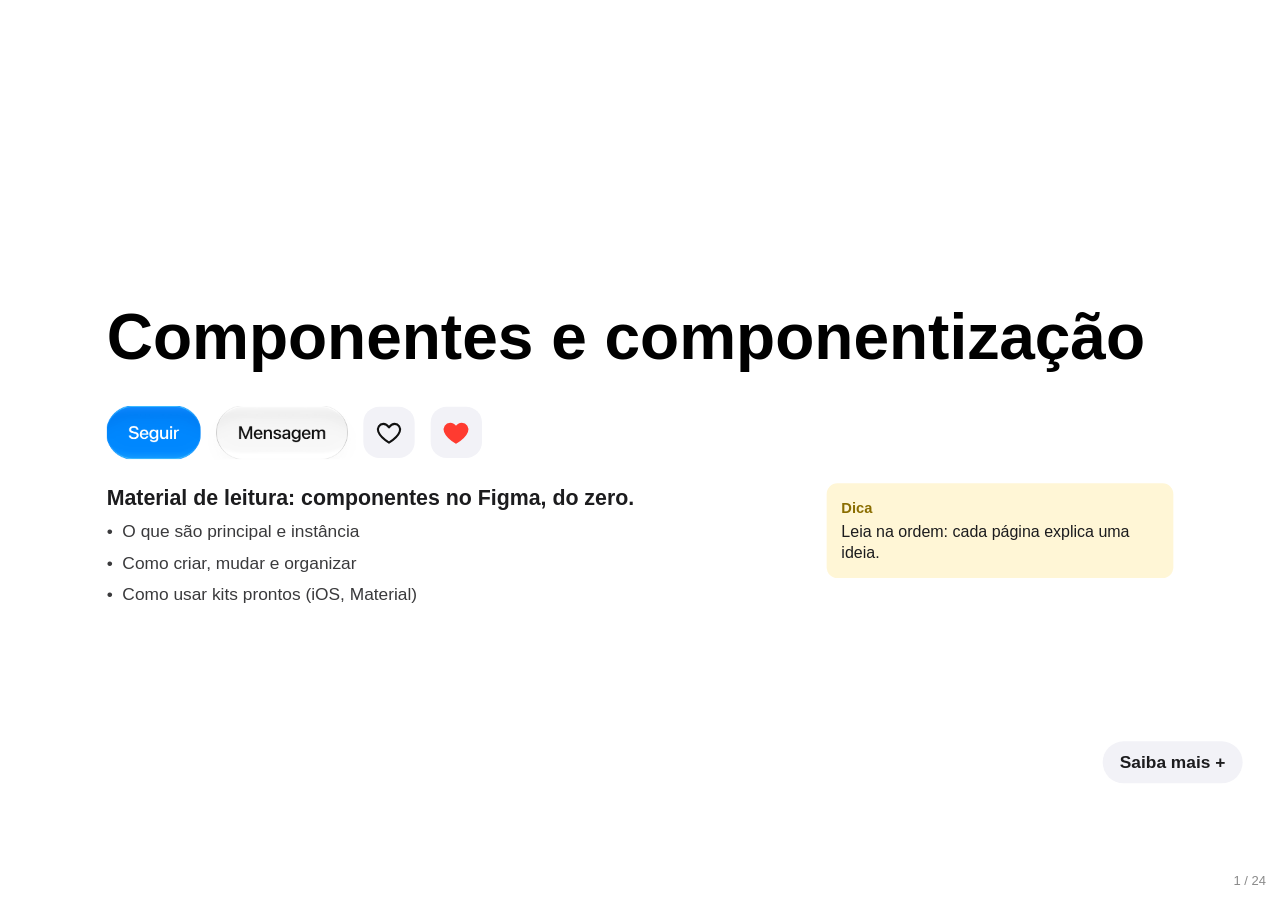
==== commit 156a6eec: "Componentes: rebuild 24-slide self-study deck from reworked Figma (Saiba mais toggles, no notes pane" ====
--- a/componentes/index.html
+++ b/componentes/index.html
@@ -5,73 +5,113 @@
 <meta name="viewport" content="width=device-width, initial-scale=1, viewport-fit=cover">
 <title>Componentes e componentização — TAU109</title>
 <link rel="icon" href="data:,">
-<link rel="stylesheet" href="assets/tw.css?v=9d9bdaef98">
+<link rel="stylesheet" href="assets/tw.css?v=594f7aa52d">
 <link rel="stylesheet" href="assets/motion.css?v=da39a3ee5e">
-<link rel="stylesheet" href="assets/deck.css?v=dbada7d9be">
+<link rel="stylesheet" href="assets/deck.css?v=d10bc31928">
 </head>
 <body>
 <main id="deck" aria-live="polite">
 <div id="stage">
 <section class="slide" id="s1" data-fig="C01" aria-roledescription="slide" aria-label="1 — Componentes e componentização">
-<div class="frame"><div class="bg-white content-stretch flex flex-col gap-[48px] items-start justify-center pb-[100px] pt-[110px] px-[160px] relative size-full" data-name="C01 — Componentes e componentização" data-node-id="2223:875"><p class="[word-break:break-word] font-bold leading-[normal] not-italic relative shrink-0 text-[96px] text-black text-left w-[1600px]" data-node-id="2223:876">Componentes e componentização</p><div class="content-stretch flex gap-[24px] items-center overflow-clip relative shrink-0" data-name="Exemplos" data-node-id="2223:874"><div class="relative shrink-0" data-name="Button - Liquid Glass - Text" data-node-id="2223:854" style="width:141px;height:80.2px"><img alt="" src="assets/x-2223-854.png?v=27250c5a17" style="position:absolute;left:0px;top:0px;width:141.8px;height:80.2px;max-width:none"/></div><div class="relative shrink-0" data-name="Button - Liquid Glass - Text" data-node-id="2223:862" style="width:196px;height:80.2px"><img alt="" src="assets/x-2223-862.png?v=5904acb85d" style="position:absolute;left:-24px;top:0px;width:244px;height:80.2px;max-width:none"/></div><div aria-label="Curtir" aria-pressed="false" class="bg-[#f2f2f7] content-stretch flex items-center justify-center relative rounded-[24px] shrink-0 size-[76.8px]" data-like="" data-name="Botão Curtir" data-node-id="2223:868" role="button" tabindex="0"><div class="relative shrink-0 size-[41.6px] lk" data-name="Curtir" data-node-id="I2223:868;2052:725"><img alt="" class="off" src="assets/e4bf55612c11.svg?v=e4bf55612c"/><img alt="" class="on" src="assets/847714fc131d.svg?v=847714fc13"/></div></div><div aria-label="Curtir" aria-pressed="true" class="bg-[#f2f2f7] content-stretch flex items-center justify-center relative rounded-[24px] shrink-0 size-[76.8px] is-on" data-like="" data-name="Botão Curtir" data-node-id="2223:871" role="button" tabindex="0"><div class="relative shrink-0 size-[41.6px] lk" data-name="Curtido" data-node-id="I2223:871;2052:727"><img alt="" class="off" src="assets/e4bf55612c11.svg?v=e4bf55612c"/><img alt="" class="on" src="assets/847714fc131d.svg?v=847714fc13"/></div></div></div></div></div>
-<template class="notes">Notas do apresentador: Hoje a gente vai falar de componentes, que é o que separa um arquivo bagunçado de um arquivo profissional. Esses botões aqui são todos componentes: os dois primeiros vêm do kit da Apple, os corações eu fiz. No final vocês vão saber criar, usar e organizar os seus.</template>
+<div class="frame"><div class="bg-white content-stretch flex flex-col gap-[48px] items-start justify-center pb-[100px] pt-[110px] px-[160px] relative size-full" data-name="C01 — Componentes e componentização" data-node-id="2223:875"><p class="[word-break:break-word] font-bold leading-[normal] not-italic relative shrink-0 text-[96px] text-black text-left w-[1600px]" data-node-id="2223:876">Componentes e componentização</p><div class="content-stretch flex flex-col gap-[36px] items-start relative shrink-0" data-name="Conteúdo" data-node-id="2240:964"><div class="content-stretch flex flex-col items-start relative shrink-0" data-name="Visual" data-node-id="2240:955"><div class="content-stretch flex gap-[24px] items-center overflow-clip relative shrink-0" data-name="Exemplos" data-node-id="2223:874"><div class="relative shrink-0" data-name="Button - Liquid Glass - Text" data-node-id="2223:854" style="width:141px;height:80.2px"><img alt="" src="assets/x-2223-854.png?v=27250c5a17" style="position:absolute;left:0px;top:0px;width:141.8px;height:80.2px;max-width:none"/></div><div class="relative shrink-0" data-name="Button - Liquid Glass - Text" data-node-id="2223:862" style="width:196px;height:80.2px"><img alt="" src="assets/x-2223-862.png?v=5904acb85d" style="position:absolute;left:-24px;top:0px;width:244px;height:80.2px;max-width:none"/></div><div aria-label="Curtir" aria-pressed="false" class="bg-[#f2f2f7] content-stretch flex items-center justify-center relative rounded-[24px] shrink-0 size-[76.8px]" data-like="" data-name="Botão Curtir" data-node-id="2223:868" role="button" tabindex="0"><div class="relative shrink-0 size-[41.6px] lk" data-name="Curtir" data-node-id="I2223:868;2052:725"><img alt="" class="off" src="assets/e4bf55612c11.svg?v=e4bf55612c"/><img alt="" class="on" src="assets/847714fc131d.svg?v=847714fc13"/></div></div><div aria-label="Curtir" aria-pressed="true" class="bg-[#f2f2f7] content-stretch flex items-center justify-center relative rounded-[24px] shrink-0 size-[76.8px] is-on" data-like="" data-name="Botão Curtir" data-node-id="2223:871" role="button" tabindex="0"><div class="relative shrink-0 size-[41.6px] lk" data-name="Curtido" data-node-id="I2223:871;2052:727"><img alt="" class="off" src="assets/e4bf55612c11.svg?v=e4bf55612c"/><img alt="" class="on" src="assets/847714fc131d.svg?v=847714fc13"/></div></div></div></div><div class="[word-break:break-word] content-stretch flex gap-[48px] items-start leading-[1.35] not-italic relative shrink-0 text-left w-[1600px]" data-name="Linha texto" data-node-id="2240:965"><div class="content-stretch flex flex-[1_0_0] flex-col gap-[12px] items-start min-w-px relative" data-name="Texto" data-node-id="2240:956"><p class="font-semibold relative shrink-0 text-[#1c1c1e] text-[32px] w-full" data-node-id="2240:957">Material de leitura: componentes no Figma, do zero.</p><p class="font-normal relative shrink-0 text-[#3a3a3c] text-[26px] w-full whitespace-pre-wrap" data-node-id="2240:958">•  O que são principal e instância</p><p class="font-normal relative shrink-0 text-[#3a3a3c] text-[26px] w-full whitespace-pre-wrap" data-node-id="2240:959">•  Como criar, mudar e organizar</p><p class="font-normal relative shrink-0 text-[#3a3a3c] text-[26px] w-full whitespace-pre-wrap" data-node-id="2240:960">•  Como usar kits prontos (iOS, Material)</p></div><div class="bg-[#fff6d6] content-stretch flex flex-col gap-[4px] items-start p-[22px] relative rounded-[16px] shrink-0 w-[520px]" data-name="Dica" data-node-id="2240:961"><p class="font-bold relative shrink-0 text-[#8a6d00] text-[22px] w-full" data-node-id="2240:962">Dica</p><p class="font-normal relative shrink-0 text-[#1c1c1e] text-[24px] w-full" data-node-id="2240:963">Leia na ordem: cada página explica uma ideia.</p></div></div></div></div></div>
+<details class="more"><summary>Saiba mais</summary><div class="more-body"><p>Hoje a gente vai falar de componentes, que é o que separa um arquivo bagunçado de um arquivo profissional. Esses botões aqui são todos componentes: os dois primeiros vêm do kit da Apple, os corações eu fiz. No final vocês vão saber criar, usar e organizar os seus.</p></div></details>
 </section>
-<section class="slide" id="s2" data-fig="C02" aria-roledescription="slide" aria-label="2 — O que é um componente">
-<div class="frame"><div class="bg-white content-stretch flex flex-col gap-[48px] items-start justify-center pb-[100px] pt-[110px] px-[160px] relative size-full" data-node-id="2223:901" data-name="C02 — O que é um componente"><p class="[word-break:break-word] font-bold leading-[normal] not-italic relative shrink-0 text-[72px] text-black text-left w-[1600px]" data-node-id="2223:902">O que é um componente</p><div class="content-stretch flex gap-[48px] items-center overflow-clip relative shrink-0" data-node-id="2223:893" data-name="Diagrama"><div class="border-2 border-[#9747ff] border-dashed content-stretch flex flex-col gap-[16px] items-center overflow-clip px-[24px] py-[20px] relative rounded-[16px] shrink-0" data-node-id="2223:882" data-name="Principal"><p class="[word-break:break-word] font-semibold leading-[normal] not-italic relative shrink-0 text-[#9747ff] text-[20px] text-left whitespace-nowrap" data-node-id="2223:881">◆ Main component</p><div class="bg-[#007aff] content-stretch flex h-[52px] items-center justify-center overflow-clip relative rounded-[26px] shrink-0 w-[140px]" data-node-id="2042:790" data-name="Botão"><p class="[word-break:break-word] font-semibold leading-[normal] not-italic relative shrink-0 text-[22px] text-white whitespace-nowrap" data-node-id="2042:789">Curtir</p></div></div><div class="h-[40px] relative shrink-0 w-[120px]" data-node-id="2223:891" data-name="Seta"><img alt="" class="absolute block inset-0 max-w-none size-full" src="assets/b0c2b27b5497.svg?v=b0c2b27b54"/></div><div class="content-stretch flex flex-col gap-[16px] items-start overflow-clip relative shrink-0" data-node-id="2223:890" data-name="Cópias"><p class="[word-break:break-word] font-semibold leading-[normal] not-italic relative shrink-0 text-[#6b6b6b] text-[20px] text-left whitespace-nowrap" data-node-id="2223:883">◇ Instances</p><div class="bg-[#007aff] content-stretch flex h-[52px] items-center justify-center overflow-clip relative rounded-[26px] shrink-0 w-[140px]" data-node-id="2042:790" data-name="Botão"><p class="[word-break:break-word] font-semibold leading-[normal] not-italic relative shrink-0 text-[22px] text-white whitespace-nowrap" data-node-id="2042:789">Curtir</p></div><div class="bg-[#007aff] content-stretch flex h-[52px] items-center justify-center overflow-clip relative rounded-[26px] shrink-0 w-[140px]" data-node-id="2042:790" data-name="Botão"><p class="[word-break:break-word] font-semibold leading-[normal] not-italic relative shrink-0 text-[22px] text-white whitespace-nowrap" data-node-id="2042:789">Curtir</p></div><div class="bg-[#007aff] content-stretch flex h-[52px] items-center justify-center overflow-clip relative rounded-[26px] shrink-0 w-[140px]" data-node-id="2042:790" data-name="Botão"><p class="[word-break:break-word] font-semibold leading-[normal] not-italic relative shrink-0 text-[22px] text-white whitespace-nowrap" data-node-id="2042:789">Curtir</p></div></div></div><div class="content-stretch flex gap-[16px] items-start overflow-clip relative shrink-0" data-node-id="2223:900" data-name="Linha"><div class="bg-[#f3eeff] content-stretch flex items-start overflow-clip px-[18px] py-[10px] relative rounded-[999px] shrink-0" data-node-id="2223:894" data-name="Chip"><p class="[word-break:break-word] font-semibold leading-[normal] not-italic relative shrink-0 text-[22px] text-black text-left whitespace-nowrap" data-node-id="2223:895">Main: o original</p></div><div class="bg-[#eef2ff] content-stretch flex items-start overflow-clip px-[18px] py-[10px] relative rounded-[999px] shrink-0" data-node-id="2223:896" data-name="Chip"><p class="[word-break:break-word] font-semibold leading-[normal] not-italic relative shrink-0 text-[22px] text-black text-left whitespace-nowrap" data-node-id="2223:897">Instance: cópia ligada</p></div><div class="bg-[#ecf8f1] content-stretch flex items-start overflow-clip px-[18px] py-[10px] relative rounded-[999px] shrink-0" data-node-id="2223:898" data-name="Chip"><p class="[word-break:break-word] font-semibold leading-[normal] not-italic relative shrink-0 text-[22px] text-black text-left whitespace-nowrap" data-node-id="2223:899">Mudou o main, mudam todas</p></div></div></div></div>
-<template class="notes">Notas do apresentador: Componente é uma peça reutilizável. Tem o principal, o main component, que é o original, com o losango roxo cheio. E tem as instâncias, que são cópias ligadas a ele, com o losango vazado. Se eu mudar o principal, todas as instâncias mudam juntas. É como um molde.</template>
+<section class="slide" id="s2" data-fig="C02" aria-roledescription="slide" aria-label="2 — Repetir na mão dá trabalho">
+<div class="frame"><div class="bg-white content-stretch flex flex-col gap-[48px] items-start justify-center pb-[100px] pt-[110px] px-[160px] relative size-full" data-node-id="2235:967" data-name="C02 — Repetir na mão dá trabalho"><p class="[word-break:break-word] font-bold leading-[normal] not-italic relative shrink-0 text-[#1c1c1e] text-[72px] text-left whitespace-nowrap" data-node-id="2235:982">Repetir na mão dá trabalho</p><div class="content-stretch flex flex-col gap-[36px] items-start relative shrink-0" data-node-id="2240:973" data-name="Conteúdo"><div class="content-stretch flex gap-[76.788px] items-center relative shrink-0" data-node-id="2235:983" data-name="Visual"><div class="content-stretch flex flex-col gap-[25.596px] items-start relative shrink-0" data-node-id="2235:984" data-name="6 botões desenhados"><div class="content-stretch flex gap-[25.596px] items-start relative shrink-0" data-node-id="2235:985" data-name="linha"><div class="bg-[#8e8e93] content-stretch flex items-start px-[32.251px] py-[17.917px] relative rounded-[17.917px] shrink-0" data-node-id="2235:986" data-name="Botão Comprar"><p class="[word-break:break-word] font-semibold leading-[normal] not-italic relative shrink-0 text-[35.834px] text-left text-white whitespace-nowrap" data-node-id="2235:987">Curtir</p></div><div class="bg-[#8e8e93] content-stretch flex items-start px-[32.251px] py-[17.917px] relative rounded-[17.917px] shrink-0" data-node-id="2235:988" data-name="Botão Comprar"><p class="[word-break:break-word] font-semibold leading-[normal] not-italic relative shrink-0 text-[35.834px] text-left text-white whitespace-nowrap" data-node-id="2235:989">Curtir</p></div><div class="bg-[#8e8e93] content-stretch flex items-start px-[32.251px] py-[17.917px] relative rounded-[17.917px] shrink-0" data-node-id="2235:990" data-name="Botão Comprar"><p class="[word-break:break-word] font-semibold leading-[normal] not-italic relative shrink-0 text-[35.834px] text-left text-white whitespace-nowrap" data-node-id="2235:991">Curtir</p></div></div><div class="content-stretch flex gap-[25.596px] items-start relative shrink-0" data-node-id="2235:992" data-name="linha"><div class="bg-[#8e8e93] content-stretch flex items-start px-[32.251px] py-[17.917px] relative rounded-[17.917px] shrink-0" data-node-id="2235:993" data-name="Botão Comprar"><p class="[word-break:break-word] font-semibold leading-[normal] not-italic relative shrink-0 text-[35.834px] text-left text-white whitespace-nowrap" data-node-id="2235:994">Curtir</p></div><div class="bg-[#8e8e93] content-stretch flex items-start px-[32.251px] py-[17.917px] relative rounded-[17.917px] shrink-0" data-node-id="2235:995" data-name="Botão Comprar"><p class="[word-break:break-word] font-semibold leading-[normal] not-italic relative shrink-0 text-[35.834px] text-left text-white whitespace-nowrap" data-node-id="2235:996">Curtir</p></div><div class="bg-[#8e8e93] content-stretch flex items-start px-[32.251px] py-[17.917px] relative rounded-[17.917px] shrink-0" data-node-id="2235:997" data-name="Botão Comprar"><p class="[word-break:break-word] font-semibold leading-[normal] not-italic relative shrink-0 text-[35.834px] text-left text-white whitespace-nowrap" data-node-id="2235:998">Curtir</p></div></div></div><p class="[word-break:break-word] font-bold leading-[normal] not-italic relative shrink-0 text-[#6b6b6b] text-[81.907px] text-left whitespace-nowrap" data-node-id="2235:999">→</p><div class="[word-break:break-word] bg-[#fde7ec] content-stretch flex flex-col gap-[20.477px] items-start leading-[normal] not-italic p-[46.073px] relative rounded-[35.834px] shrink-0 text-left w-[665.494px]" data-node-id="2235:1000" data-name="Card Mudou a cor?"><p class="font-bold relative shrink-0 text-[#1c1c1e] text-[46.073px] w-full" data-node-id="2235:1001">Mudou a cor?</p><p class="font-normal relative shrink-0 text-[#3a3a3c] text-[33.275px] w-full" data-node-id="2235:1002">Você troca nos 6, um por um. E sempre esquece algum.</p></div></div><div class="[word-break:break-word] content-stretch flex gap-[48px] items-start leading-[1.35] not-italic relative shrink-0 text-left w-[1600px]" data-node-id="2240:974" data-name="Linha texto"><div class="content-stretch flex flex-[1_0_0] flex-col gap-[12px] items-start min-w-px relative" data-node-id="2240:966" data-name="Texto"><p class="font-semibold relative shrink-0 text-[#1c1c1e] text-[32px] w-full" data-node-id="2240:967">Copiar e colar cria cópias soltas, sem ligação entre si.</p><p class="font-normal relative shrink-0 text-[#3a3a3c] text-[26px] w-full whitespace-pre-wrap" data-node-id="2240:968">•  Mudou a cor? Você troca uma por uma.</p><p class="font-normal relative shrink-0 text-[#3a3a3c] text-[26px] w-full whitespace-pre-wrap" data-node-id="2240:969">•  É fácil esquecer alguma.</p></div><div class="bg-[#fff6d6] content-stretch flex flex-col gap-[4px] items-start p-[22px] relative rounded-[16px] shrink-0 w-[520px]" data-node-id="2240:970" data-name="Dica"><p class="font-bold relative shrink-0 text-[#8a6d00] text-[22px] w-full" data-node-id="2240:971">Dica</p><p class="font-normal relative shrink-0 text-[#1c1c1e] text-[24px] w-full" data-node-id="2240:972">Componente resolve isso: muda uma vez, muda tudo.</p></div></div></div></div></div>
+<details class="more"><summary>Saiba mais</summary><div class="more-body"><p>Antes de falar de componente, o problema. Imaginem que vocês desenharam o mesmo botão Comprar em 6 telas, copiando e colando. Copiar e colar faz cópias soltas: cada uma é independente. Se o cliente pede outra cor, vocês têm que achar e trocar as 6, uma por uma, e é muito fácil esquecer uma. Componente resolve exatamente isso.</p></div></details>
 </section>
-<section class="slide" id="s3" data-fig="C03" aria-roledescription="slide" aria-label="3 — Quando componentizar">
-<div class="frame"><div class="[word-break:break-word] bg-white content-stretch flex flex-col gap-[48px] items-start justify-center leading-[normal] not-italic pb-[100px] pt-[110px] px-[160px] relative size-full text-left" data-node-id="2223:917" data-name="C03 — Quando componentizar"><p class="font-bold relative shrink-0 text-[72px] text-black w-[1600px]" data-node-id="2223:918">Quando vale virar componente?</p><div class="content-stretch flex gap-[40px] items-start overflow-clip relative shrink-0" data-node-id="2223:916" data-name="Linha"><div class="bg-[#eef2ff] content-stretch flex flex-col gap-[14px] h-[320px] items-start overflow-clip px-[36px] py-[32px] relative rounded-[24px] shrink-0 w-[370px]" data-node-id="2223:904" data-name="Card Repete"><p class="font-bold relative shrink-0 text-[32px] text-black w-[298px]" data-node-id="2223:905">Repete</p><p class="font-normal relative shrink-0 text-[#555] text-[24px] w-[298px]" data-node-id="2223:906">Aparece 2 vezes ou mais: botão, card, item de lista.</p></div><div class="bg-[#fdecef] content-stretch flex flex-col gap-[14px] h-[320px] items-start overflow-clip px-[36px] py-[32px] relative rounded-[24px] shrink-0 w-[370px]" data-node-id="2223:907" data-name="Card Tem estados"><p class="font-bold relative shrink-0 text-[32px] text-black w-[298px]" data-node-id="2223:908">Tem estados</p><p class="font-normal relative shrink-0 text-[#555] text-[24px] w-[298px]" data-node-id="2223:909">Normal, apertado, ativo, desabilitado.</p></div><div class="bg-[#ecf8f1] content-stretch flex flex-col gap-[14px] h-[320px] items-start overflow-clip px-[36px] py-[32px] relative rounded-[24px] shrink-0 w-[370px]" data-node-id="2223:910" data-name="Card Muda junto"><p class="font-bold relative shrink-0 text-[32px] text-black w-[298px]" data-node-id="2223:911">Muda junto</p><p class="font-normal relative shrink-0 text-[#555] text-[24px] w-[298px]" data-node-id="2223:912">Se mudar um, todos têm que mudar.</p></div><div class="bg-[#f2f2f7] content-stretch flex flex-col gap-[14px] h-[320px] items-start overflow-clip px-[36px] py-[32px] relative rounded-[24px] shrink-0 w-[370px]" data-node-id="2223:913" data-name="Card Não precisa"><p class="font-bold relative shrink-0 text-[32px] text-black w-[298px]" data-node-id="2223:914">Não precisa</p><p class="font-normal relative shrink-0 text-[#555] text-[24px] w-[298px]" data-node-id="2223:915">Uma ilustração única, um banner que só aparece uma vez.</p></div></div></div></div>
-<template class="notes">Notas do apresentador: Regra simples: se repete, vira componente. Se tem estados, tipo normal e apertado, vira componente com variantes. Se precisa mudar tudo junto, componente. Agora, coisa que aparece uma vez só, tipo uma ilustração da home, não precisa. Não componentizem tudo, componentizem o que repete.</template>
+<section class="slide" id="s3" data-fig="C03" aria-roledescription="slide" aria-label="3 — O principal (main component)">
+<div class="frame"><div class="bg-white content-stretch flex flex-col gap-[48px] items-start justify-center pb-[100px] pt-[110px] px-[160px] relative size-full" data-node-id="2235:1005" data-name="C03 — Principal (main component)"><p class="[word-break:break-word] font-bold leading-[normal] not-italic relative shrink-0 text-[#1c1c1e] text-[72px] text-left whitespace-nowrap" data-node-id="2235:1020">O principal (main component)</p><div class="content-stretch flex flex-col gap-[36px] items-start relative shrink-0" data-node-id="2240:983" data-name="Conteúdo"><div class="content-stretch flex gap-[112px] items-center relative shrink-0" data-node-id="2235:1021" data-name="Visual"><div class="content-stretch flex flex-col gap-[22.4px] items-start relative shrink-0" data-node-id="2235:1022" data-name="Principal"><div class="content-stretch flex gap-[14px] items-center relative shrink-0" data-node-id="2235:1033" data-name="Rótulo Botão"><div class="content-stretch flex flex-col items-center relative shrink-0" data-node-id="2235:1023" data-name="Ícone 4 losangos"><div class="overflow-clip relative shrink-0 size-[19.6px]" data-node-id="2235:1024" data-name="Ícone principal"><div class="absolute flex items-center justify-center left-[2.86px] size-[13.859px] top-[2.87px]" data-node-id="2235:1025"><div class="-rotate-45 flex-none"><div class="bg-[#9747ff] relative size-[9.8px]" data-name="Rectangle"></div></div></div></div><div class="content-stretch flex items-start relative shrink-0" data-node-id="2235:1026" data-name="m"><div class="overflow-clip relative shrink-0 size-[19.6px]" data-node-id="2235:1027" data-name="Ícone principal"><div class="absolute flex items-center justify-center left-[2.86px] size-[13.859px] top-[2.87px]" data-node-id="2235:1028"><div class="-rotate-45 flex-none"><div class="bg-[#9747ff] relative size-[9.8px]" data-name="Rectangle"></div></div></div></div><div class="overflow-clip relative shrink-0 size-[19.6px]" data-node-id="2235:1029" data-name="Ícone principal"><div class="absolute flex items-center justify-center left-[2.86px] size-[13.859px] top-[2.87px]" data-node-id="2235:1030"><div class="-rotate-45 flex-none"><div class="bg-[#9747ff] relative size-[9.8px]" data-name="Rectangle"></div></div></div></div></div><div class="overflow-clip relative shrink-0 size-[19.6px]" data-node-id="2235:1031" data-name="Ícone principal"><div class="absolute flex items-center justify-center left-[2.86px] size-[13.859px] top-[2.87px]" data-node-id="2235:1032"><div class="-rotate-45 flex-none"><div class="bg-[#9747ff] relative size-[9.8px]" data-name="Rectangle"></div></div></div></div></div><p class="[word-break:break-word] font-semibold leading-[normal] not-italic relative shrink-0 text-[#9747ff] text-[42px] text-left whitespace-nowrap" data-node-id="2235:1034">Botão</p></div><div class="border-[#9747ff] border-[4.2px] border-solid content-stretch flex items-start p-[28px] relative rounded-[16.8px] shrink-0" data-node-id="2235:1035" data-name="Moldura roxa"><div class="bg-[#0d99ff] content-stretch flex items-start px-[50.4px] py-[28px] relative rounded-[28px] shrink-0" data-node-id="2235:1036" data-name="Botão Comprar"><p class="[word-break:break-word] font-semibold leading-[normal] not-italic relative shrink-0 text-[56px] text-left text-white whitespace-nowrap" data-node-id="2235:1037">Curtir</p></div></div></div><div class="bg-white border-[#d1d1d6] border-[2.1px] border-solid content-stretch flex flex-col gap-[19.6px] items-start p-[33.6px] relative rounded-[22.4px] shrink-0 w-[588px]" data-node-id="2235:1050" data-name="Mock painel Layers"><p class="[word-break:break-word] font-bold leading-[normal] not-italic relative shrink-0 text-[#6b6b6b] text-[30.8px] text-left whitespace-nowrap" data-node-id="2235:1051">Layers</p><div class="content-stretch flex gap-[14px] items-center relative shrink-0" data-node-id="2235:1052" data-name="Rótulo Botão"><div class="content-stretch flex flex-col items-center relative shrink-0" data-node-id="2235:1038" data-name="Ícone 4 losangos"><div class="overflow-clip relative shrink-0 size-[19.6px]" data-node-id="2235:1039" data-name="Ícone principal"><div class="absolute flex items-center justify-center left-[2.86px] size-[13.859px] top-[2.87px]" data-node-id="2235:1040"><div class="-rotate-45 flex-none"><div class="bg-[#9747ff] relative size-[9.8px]" data-name="Rectangle"></div></div></div></div><div class="content-stretch flex items-start relative shrink-0" data-node-id="2235:1041" data-name="m"><div class="overflow-clip relative shrink-0 size-[19.6px]" data-node-id="2235:1042" data-name="Ícone principal"><div class="absolute flex items-center justify-center left-[2.86px] size-[13.859px] top-[2.87px]" data-node-id="2235:1043"><div class="-rotate-45 flex-none"><div class="bg-[#9747ff] relative size-[9.8px]" data-name="Rectangle"></div></div></div></div><div class="overflow-clip relative shrink-0 size-[19.6px]" data-node-id="2235:1044" data-name="Ícone principal"><div class="absolute flex items-center justify-center left-[2.86px] size-[13.859px] top-[2.87px]" data-node-id="2235:1045"><div class="-rotate-45 flex-none"><div class="bg-[#9747ff] relative size-[9.8px]" data-name="Rectangle"></div></div></div></div></div><div class="overflow-clip relative shrink-0 size-[19.6px]" data-node-id="2235:1046" data-name="Ícone principal"><div class="absolute flex items-center justify-center left-[2.86px] size-[13.859px] top-[2.87px]" data-node-id="2235:1047"><div class="-rotate-45 flex-none"><div class="bg-[#9747ff] relative size-[9.8px]" data-name="Rectangle"></div></div></div></div></div><p class="[word-break:break-word] font-semibold leading-[normal] not-italic relative shrink-0 text-[#9747ff] text-[36.4px] text-left whitespace-nowrap" data-node-id="2235:1053">Botão</p></div><div class="content-stretch flex gap-[14px] items-center relative shrink-0" data-node-id="2235:1054" data-name="Rótulo outras camadas…"><div class="overflow-clip relative shrink-0 size-[30.8px]" data-node-id="2235:1048" data-name="Ícone instância"><div class="absolute flex items-center justify-center left-[4.5px] size-[21.779px] top-[4.51px]" data-node-id="2235:1049"><div class="-rotate-45 flex-none"><div class="border-[#6b6b6b] border-[3.5px] border-solid relative size-[15.4px]" data-name="Rectangle"></div></div></div></div><p class="[word-break:break-word] font-semibold leading-[normal] not-italic relative shrink-0 text-[#6b6b6b] text-[36.4px] text-left whitespace-nowrap" data-node-id="2235:1055">outras camadas…</p></div></div></div><div class="[word-break:break-word] content-stretch flex gap-[48px] items-start leading-[1.35] not-italic relative shrink-0 text-left w-[1600px]" data-node-id="2240:984" data-name="Linha texto"><div class="content-stretch flex flex-[1_0_0] flex-col gap-[12px] items-start min-w-px relative" data-node-id="2240:975" data-name="Texto"><p class="font-semibold relative shrink-0 text-[#1c1c1e] text-[32px] w-full" data-node-id="2240:976">O principal (main component) é o original do componente.</p><p class="font-normal relative shrink-0 text-[#3a3a3c] text-[26px] w-full whitespace-pre-wrap" data-node-id="2240:977">•  No canvas: moldura roxa ao selecionar.</p><p class="font-normal relative shrink-0 text-[#3a3a3c] text-[26px] w-full whitespace-pre-wrap" data-node-id="2240:978">•  No painel Layers: ícone de 4 losangos.</p><p class="font-normal relative shrink-0 text-[#3a3a3c] text-[26px] w-full whitespace-pre-wrap" data-node-id="2240:979">•  O que você define nele vale pra todas as cópias.</p></div><div class="bg-[#fff6d6] content-stretch flex flex-col gap-[4px] items-start p-[22px] relative rounded-[16px] shrink-0 w-[520px]" data-node-id="2240:980" data-name="Dica"><p class="font-bold relative shrink-0 text-[#8a6d00] text-[22px] w-full" data-node-id="2240:981">Dica</p><p class="font-normal relative shrink-0 text-[#1c1c1e] text-[24px] w-full" data-node-id="2240:982">Pense numa matriz: as cópias puxam tudo dela.</p></div></div></div></div></div>
+<details class="more"><summary>Saiba mais</summary><div class="more-body"><p>O componente tem duas partes. A primeira é o principal, em inglês main component. Ele é o original, a matriz. Vocês reconhecem pelo roxo: quando seleciona, a moldura fica roxa no canvas, e no painel Layers ele aparece com um ícone de quatro losangos. Tudo que é definido nele, cor, texto, tamanho, vale para todas as cópias. Uma analogia: é como o arquivo original de um documento que várias pessoas têm aberto. Mas o que importa é o mecanismo: as cópias puxam as informações dele.</p></div></details>
 </section>
-<section class="slide" id="s4" data-fig="C04" aria-roledescription="slide" aria-label="4 — Criar o seu componente">
-<div class="frame"><div class="bg-white content-stretch flex flex-col gap-[48px] items-start justify-center pb-[100px] pt-[110px] px-[160px] relative size-full" data-node-id="2223:942" data-name="C04 — Criar o seu componente"><p class="[word-break:break-word] font-bold leading-[normal] not-italic relative shrink-0 text-[72px] text-black text-left w-[1600px]" data-node-id="2223:943">Seu DS não tem? Crie o seu</p><div class="content-stretch flex gap-[40px] items-start overflow-clip relative shrink-0" data-node-id="2223:941" data-name="Linha"><div class="[word-break:break-word] bg-[#eef2ff] content-stretch flex flex-col gap-[14px] h-[330px] items-start leading-[normal] not-italic overflow-clip px-[36px] py-[32px] relative rounded-[24px] shrink-0 text-left w-[370px]" data-node-id="2223:920" data-name="Card 1  Monte"><p class="font-bold relative shrink-0 text-[32px] text-black w-[298px] whitespace-pre-wrap" data-node-id="2223:921">1  Monte</p><p class="font-normal relative shrink-0 text-[#555] text-[24px] w-[298px]" data-node-id="2223:922">Faça a peça com auto layout.</p></div><div class="bg-[#f3eeff] content-stretch flex flex-col gap-[14px] h-[330px] items-start overflow-clip px-[36px] py-[32px] relative rounded-[24px] shrink-0 w-[370px]" data-node-id="2223:930" data-name="Card 2  Crie"><p class="[word-break:break-word] font-bold leading-[normal] not-italic relative shrink-0 text-[32px] text-black text-left w-[298px] whitespace-pre-wrap" data-node-id="2223:931">2  Crie</p><p class="[word-break:break-word] font-normal leading-[normal] not-italic relative shrink-0 text-[#555] text-[24px] text-left w-[298px]" data-node-id="2223:932">Selecione e aperte:</p><div class="content-stretch flex gap-[8px] items-start overflow-clip relative shrink-0" data-node-id="2223:929" data-name="Atalho"><div class="bg-white border-2 border-[#bbb] border-solid content-stretch flex items-start overflow-clip px-[16px] py-[10px] relative rounded-[10px] shrink-0" data-node-id="2223:923" data-name="Tecla"><p class="[word-break:break-word] font-semibold leading-[normal] not-italic relative shrink-0 text-[24px] text-black text-left whitespace-nowrap" data-node-id="2223:924">Ctrl/Cmd</p></div><div class="bg-white border-2 border-[#bbb] border-solid content-stretch flex items-start overflow-clip px-[16px] py-[10px] relative rounded-[10px] shrink-0" data-node-id="2223:925" data-name="Tecla"><p class="[word-break:break-word] font-semibold leading-[normal] not-italic relative shrink-0 text-[24px] text-black text-left whitespace-nowrap" data-node-id="2223:926">Alt</p></div><div class="bg-white border-2 border-[#bbb] border-solid content-stretch flex items-start overflow-clip px-[16px] py-[10px] relative rounded-[10px] shrink-0" data-node-id="2223:927" data-name="Tecla"><p class="[word-break:break-word] font-semibold leading-[normal] not-italic relative shrink-0 text-[24px] text-black text-left whitespace-nowrap" data-node-id="2223:928">K</p></div></div></div><div class="bg-[#ecf8f1] content-stretch flex flex-col gap-[14px] h-[330px] items-start overflow-clip px-[36px] py-[32px] relative rounded-[24px] shrink-0 w-[370px]" data-node-id="2223:935" data-name="Card 3  Nomeie"><p class="[word-break:break-word] font-bold leading-[normal] not-italic relative shrink-0 text-[32px] text-black text-left w-[298px] whitespace-pre-wrap" data-node-id="2223:936">3  Nomeie</p><p class="[word-break:break-word] font-normal leading-[normal] not-italic relative shrink-0 text-[#555] text-[24px] text-left w-[298px]" data-node-id="2223:937">Use barras pra organizar.</p><div class="bg-white content-stretch flex items-start overflow-clip px-[18px] py-[10px] relative rounded-[999px] shrink-0" data-node-id="2223:933" data-name="Chip"><p class="[word-break:break-word] font-semibold leading-[normal] not-italic relative shrink-0 text-[22px] text-black text-left whitespace-nowrap" data-node-id="2223:934">Botão/Curtir</p></div></div><div class="[word-break:break-word] bg-[#fff4e5] content-stretch flex flex-col gap-[14px] h-[330px] items-start leading-[normal] not-italic overflow-clip px-[36px] py-[32px] relative rounded-[24px] shrink-0 text-left w-[370px]" data-node-id="2223:938" data-name="Card 4  Propriedades"><p class="font-bold relative shrink-0 text-[32px] text-black w-[298px] whitespace-pre-wrap" data-node-id="2223:939">4  Propriedades</p><p class="font-normal relative shrink-0 text-[#555] text-[24px] w-[298px]" data-node-id="2223:940">Texto, ligar/desligar, trocar ícone.</p></div></div></div></div>
-<template class="notes">Notas do apresentador: Nem todo design system tem tudo. Faltou um botão de curtir? Vocês criam. Monta a peça com auto layout, seleciona, e Ctrl ou Cmd mais Alt mais K, ou o botão Create component lá em cima. Dá um nome com barra, tipo Botão barra Curtir, e depois adiciona as propriedades, que a gente vai ver já já.</template>
+<section class="slide" id="s4" data-fig="C04" aria-roledescription="slide" aria-label="4 — A instância (instance)">
+<div class="frame"><div class="bg-white content-stretch flex flex-col gap-[48px] items-start justify-center pb-[100px] pt-[110px] px-[160px] relative size-full" data-node-id="2235:1058" data-name="C04 — Instância (instance)"><p class="[word-break:break-word] font-bold leading-[normal] not-italic relative shrink-0 text-[#1c1c1e] text-[72px] text-left whitespace-nowrap" data-node-id="2235:1073">A instância (instance)</p><div class="content-stretch flex flex-col gap-[36px] items-start relative shrink-0" data-node-id="2240:992" data-name="Conteúdo"><div class="content-stretch flex gap-[98.16px] items-center relative shrink-0" data-node-id="2235:1074" data-name="Visual"><div class="content-stretch flex flex-col gap-[29.448px] items-start relative shrink-0" data-node-id="2235:1075" data-name="Instâncias"><div class="content-stretch flex gap-[12.27px] items-center relative shrink-0" data-node-id="2235:1078" data-name="Rótulo 3 instâncias do Botão"><div class="overflow-clip relative shrink-0 size-[34.356px]" data-node-id="2235:1076" data-name="Ícone instância"><div class="absolute flex items-center justify-center left-[5.02px] size-[24.293px] top-[5.03px]" data-node-id="2235:1077"><div class="-rotate-45 flex-none"><div class="border-[#9747ff] border-[3.067px] border-solid relative size-[17.178px]" data-name="Rectangle"></div></div></div></div><p class="[word-break:break-word] font-semibold leading-[normal] not-italic relative shrink-0 text-[#9747ff] text-[36.81px] text-left whitespace-nowrap" data-node-id="2235:1079">3 instâncias do Botão</p></div><div class="content-stretch flex gap-[29.448px] items-start relative shrink-0" data-node-id="2235:1080" data-name="linha"><div class="bg-[#007aff] content-stretch flex h-[114.847px] items-center justify-center overflow-clip relative rounded-[26px] shrink-0 w-[309.202px]" data-node-id="2235:1081" data-name="Botão"><p class="[word-break:break-word] font-semibold leading-[normal] not-italic relative shrink-0 text-[48.59px] text-left text-white whitespace-nowrap" data-node-id="I2235:1081;2042:789">Curtir</p></div><div class="bg-[#007aff] content-stretch flex h-[114.847px] items-center justify-center overflow-clip relative rounded-[26px] shrink-0 w-[309.202px]" data-node-id="2235:1083" data-name="Botão"><p class="[word-break:break-word] font-semibold leading-[normal] not-italic relative shrink-0 text-[48.59px] text-left text-white whitespace-nowrap" data-node-id="I2235:1083;2042:789">Curtir</p></div><div class="bg-[#007aff] content-stretch flex h-[114.847px] items-center justify-center overflow-clip relative rounded-[26px] shrink-0 w-[309.202px]" data-node-id="2235:1085" data-name="Botão"><p class="[word-break:break-word] font-semibold leading-[normal] not-italic relative shrink-0 text-[48.59px] text-left text-white whitespace-nowrap" data-node-id="I2235:1085;2042:789">Curtir</p></div></div></div><div class="bg-white border-[#d1d1d6] border-[1.84px] border-solid content-stretch flex flex-col gap-[17.178px] items-start p-[29.448px] relative rounded-[19.632px] shrink-0 w-[515.337px]" data-node-id="2235:1093" data-name="Mock painel Layers"><p class="[word-break:break-word] font-bold leading-[normal] not-italic relative shrink-0 text-[#6b6b6b] text-[26.994px] text-left whitespace-nowrap" data-node-id="2235:1094">Layers</p><div class="content-stretch flex gap-[12.27px] items-center relative shrink-0" data-node-id="2235:1095" data-name="Rótulo Botão"><div class="overflow-clip relative shrink-0 size-[26.994px]" data-node-id="2235:1087" data-name="Ícone instância"><div class="absolute flex items-center justify-center left-[3.94px] size-[19.088px] top-[3.95px]" data-node-id="2235:1088"><div class="-rotate-45 flex-none"><div class="border-[#9747ff] border-[3.067px] border-solid relative size-[13.497px]" data-name="Rectangle"></div></div></div></div><p class="[word-break:break-word] font-semibold leading-[normal] not-italic relative shrink-0 text-[#9747ff] text-[31.902px] text-left whitespace-nowrap" data-node-id="2235:1096">Botão</p></div><div class="content-stretch flex gap-[12.27px] items-center relative shrink-0" data-node-id="2235:1097" data-name="Rótulo Botão"><div class="overflow-clip relative shrink-0 size-[26.994px]" data-node-id="2235:1089" data-name="Ícone instância"><div class="absolute flex items-center justify-center left-[3.94px] size-[19.088px] top-[3.95px]" data-node-id="2235:1090"><div class="-rotate-45 flex-none"><div class="border-[#9747ff] border-[3.067px] border-solid relative size-[13.497px]" data-name="Rectangle"></div></div></div></div><p class="[word-break:break-word] font-semibold leading-[normal] not-italic relative shrink-0 text-[#9747ff] text-[31.902px] text-left whitespace-nowrap" data-node-id="2235:1098">Botão</p></div><div class="content-stretch flex gap-[12.27px] items-center relative shrink-0" data-node-id="2235:1099" data-name="Rótulo Botão"><div class="overflow-clip relative shrink-0 size-[26.994px]" data-node-id="2235:1091" data-name="Ícone instância"><div class="absolute flex items-center justify-center left-[3.94px] size-[19.088px] top-[3.95px]" data-node-id="2235:1092"><div class="-rotate-45 flex-none"><div class="border-[#9747ff] border-[3.067px] border-solid relative size-[13.497px]" data-name="Rectangle"></div></div></div></div><p class="[word-break:break-word] font-semibold leading-[normal] not-italic relative shrink-0 text-[#9747ff] text-[31.902px] text-left whitespace-nowrap" data-node-id="2235:1100">Botão</p></div></div></div><div class="[word-break:break-word] content-stretch flex gap-[48px] items-start leading-[1.35] not-italic relative shrink-0 text-left w-[1600px]" data-node-id="2240:993" data-name="Linha texto"><div class="content-stretch flex flex-[1_0_0] flex-col gap-[12px] items-start min-w-px relative" data-node-id="2240:985" data-name="Texto"><p class="font-semibold relative shrink-0 text-[#1c1c1e] text-[32px] w-full" data-node-id="2240:986">A instância (instance) é uma cópia ligada ao principal.</p><p class="font-normal relative shrink-0 text-[#3a3a3c] text-[26px] w-full whitespace-pre-wrap" data-node-id="2240:987">•  No Layers: losango só de contorno.</p><p class="font-normal relative shrink-0 text-[#3a3a3c] text-[26px] w-full whitespace-pre-wrap" data-node-id="2240:988">•  Selecionou? O nome do componente aparece no topo do painel da direita.</p></div><div class="bg-[#fff6d6] content-stretch flex flex-col gap-[4px] items-start p-[22px] relative rounded-[16px] shrink-0 w-[520px]" data-node-id="2240:989" data-name="Dica"><p class="font-bold relative shrink-0 text-[#8a6d00] text-[22px] w-full" data-node-id="2240:990">Dica</p><p class="font-normal relative shrink-0 text-[#1c1c1e] text-[24px] w-full" data-node-id="2240:991">Copiar e colar uma instância gera outra instância.</p></div></div></div></div></div>
+<details class="more"><summary>Saiba mais</summary><div class="more-body"><p>A segunda parte é a instância, instance. É uma cópia do principal que vocês usam nas telas. A diferença para um copiar e colar comum: ela continua ligada ao original. No painel Layers, a instância aparece com um losango vazado, só o contorno, e quando você seleciona, o painel da direita mostra o nome do componente lá em cima. Esses três botões aqui são instâncias de verdade do componente Botão deste arquivo.</p></div></details>
 </section>
-<section class="slide" id="s5" data-fig="C05" aria-roledescription="slide" aria-label="5 — Nomes com barras">
-<div class="frame"><div class="bg-white content-stretch flex flex-col gap-[48px] items-start justify-center pb-[100px] pt-[110px] px-[160px] relative size-full" data-node-id="2223:968" data-name="C05 — Nomes com barras"><p class="[word-break:break-word] font-bold leading-[normal] not-italic relative shrink-0 text-[72px] text-black text-left w-[1600px]" data-node-id="2223:969">Nomes com barra viram pastas</p><div class="content-stretch flex gap-[56px] items-center overflow-clip relative shrink-0" data-node-id="2223:967" data-name="Diagrama"><div class="content-stretch flex flex-col gap-[14px] items-start overflow-clip relative shrink-0" data-node-id="2223:964" data-name="Nomes"><div class="bg-[#f2f2f7] content-stretch flex items-start overflow-clip px-[18px] py-[10px] relative rounded-[999px] shrink-0" data-node-id="2223:954" data-name="Chip"><p class="[word-break:break-word] font-semibold leading-[normal] not-italic relative shrink-0 text-[22px] text-black text-left whitespace-nowrap" data-node-id="2223:955">Botão/Curtir</p></div><div class="bg-[#f2f2f7] content-stretch flex items-start overflow-clip px-[18px] py-[10px] relative rounded-[999px] shrink-0" data-node-id="2223:956" data-name="Chip"><p class="[word-break:break-word] font-semibold leading-[normal] not-italic relative shrink-0 text-[22px] text-black text-left whitespace-nowrap" data-node-id="2223:957">Botão/Não curtir</p></div><div class="bg-[#f2f2f7] content-stretch flex items-start overflow-clip px-[18px] py-[10px] relative rounded-[999px] shrink-0" data-node-id="2223:958" data-name="Chip"><p class="[word-break:break-word] font-semibold leading-[normal] not-italic relative shrink-0 text-[22px] text-black text-left whitespace-nowrap" data-node-id="2223:959">Botão/Seguir</p></div><div class="bg-[#f2f2f7] content-stretch flex items-start overflow-clip px-[18px] py-[10px] relative rounded-[999px] shrink-0" data-node-id="2223:960" data-name="Chip"><p class="[word-break:break-word] font-semibold leading-[normal] not-italic relative shrink-0 text-[22px] text-black text-left whitespace-nowrap" data-node-id="2223:961">Ícone/Coração</p></div><div class="bg-[#f2f2f7] content-stretch flex items-start overflow-clip px-[18px] py-[10px] relative rounded-[999px] shrink-0" data-node-id="2223:962" data-name="Chip"><p class="[word-break:break-word] font-semibold leading-[normal] not-italic relative shrink-0 text-[22px] text-black text-left whitespace-nowrap" data-node-id="2223:963">Ícone/Voltar</p></div></div><div class="h-[40px] relative shrink-0 w-[120px]" data-node-id="2223:965" data-name="Seta"><img alt="" class="absolute block inset-0 max-w-none size-full" src="assets/b0c2b27b5497.svg?v=b0c2b27b54"/></div><div class="[word-break:break-word] bg-[#1e1e1e] content-stretch flex flex-col gap-[10px] items-start leading-[normal] not-italic overflow-clip p-[24px] relative rounded-[16px] shrink-0 text-left w-[560px]" data-node-id="2223:945" data-name="Painel Assets"><p class="font-semibold relative shrink-0 text-[22px] text-white whitespace-nowrap" data-node-id="2223:946">Assets</p><p class="font-semibold relative shrink-0 text-[22px] text-white whitespace-nowrap" data-node-id="2223:947">▾ Botão</p><p class="font-medium relative shrink-0 text-[#bbb] text-[20px] whitespace-pre" data-node-id="2223:948">      ◆ Curtir</p><p class="font-medium relative shrink-0 text-[#bbb] text-[20px] whitespace-pre" data-node-id="2223:949">      ◆ Não curtir</p><p class="font-medium relative shrink-0 text-[#bbb] text-[20px] whitespace-pre" data-node-id="2223:950">      ◆ Seguir</p><p class="font-semibold relative shrink-0 text-[22px] text-white whitespace-nowrap" data-node-id="2223:951">▾ Ícone</p><p class="font-medium relative shrink-0 text-[#bbb] text-[20px] whitespace-pre" data-node-id="2223:952">      ◆ Coração</p><p class="font-medium relative shrink-0 text-[#bbb] text-[20px] whitespace-pre" data-node-id="2223:953">      ◆ Voltar</p></div></div></div></div>
-<template class="notes">Notas do apresentador: O nome do componente organiza tudo. Cada barra vira uma pasta no painel Assets. Então Botão barra Curtir fica dentro da pasta Botão. Isso parece detalhe, mas quando o arquivo tiver cinquenta componentes vocês vão me agradecer.</template>
+<section class="slide" id="s5" data-fig="C05" aria-roledescription="slide" aria-label="5 — Mudou o principal? Mudam todas">
+<div class="frame"><div class="bg-white content-stretch flex flex-col gap-[48px] items-start justify-center pb-[100px] pt-[110px] px-[160px] relative size-full" data-node-id="2235:1103" data-name="C05 — Mudou o principal, mudam todas"><p class="[word-break:break-word] font-bold leading-[normal] not-italic relative shrink-0 text-[#1c1c1e] text-[72px] text-left whitespace-nowrap" data-node-id="2235:1118">Mudou o principal? Mudam todas</p><div class="content-stretch flex flex-col gap-[36px] items-start relative shrink-0" data-node-id="2240:1002" data-name="Conteúdo"><div class="content-stretch flex flex-col gap-[50.4px] items-start relative shrink-0" data-node-id="2235:1119" data-name="Visual"><div class="content-stretch flex gap-[39.2px] items-center relative shrink-0" data-node-id="2235:1120" data-name="Antes"><p class="[word-break:break-word] font-bold leading-[normal] not-italic relative shrink-0 text-[#6b6b6b] text-[42px] text-left whitespace-nowrap" data-node-id="2235:1121">Antes</p><div class="border-[#9747ff] border-[4.2px] border-solid content-stretch flex items-start p-[19.6px] relative rounded-[16.8px] shrink-0" data-node-id="2235:1122" data-name="Moldura roxa"><div class="bg-[#0d99ff] content-stretch flex items-start px-[37.8px] py-[21px] relative rounded-[21px] shrink-0" data-node-id="2235:1123" data-name="Botão Comprar"><p class="[word-break:break-word] font-semibold leading-[normal] not-italic relative shrink-0 text-[42px] text-left text-white whitespace-nowrap" data-node-id="2235:1124">Curtir</p></div></div><p class="[word-break:break-word] font-bold leading-[normal] not-italic relative shrink-0 text-[#6b6b6b] text-[67.2px] text-left whitespace-nowrap" data-node-id="2235:1125">→</p><div class="bg-[#0d99ff] content-stretch flex items-start px-[37.8px] py-[21px] relative rounded-[21px] shrink-0" data-node-id="2235:1126" data-name="Botão Comprar"><p class="[word-break:break-word] font-semibold leading-[normal] not-italic relative shrink-0 text-[42px] text-left text-white whitespace-nowrap" data-node-id="2235:1127">Curtir</p></div><div class="bg-[#0d99ff] content-stretch flex items-start px-[37.8px] py-[21px] relative rounded-[21px] shrink-0" data-node-id="2235:1128" data-name="Botão Comprar"><p class="[word-break:break-word] font-semibold leading-[normal] not-italic relative shrink-0 text-[42px] text-left text-white whitespace-nowrap" data-node-id="2235:1129">Curtir</p></div><div class="bg-[#0d99ff] content-stretch flex items-start px-[37.8px] py-[21px] relative rounded-[21px] shrink-0" data-node-id="2235:1130" data-name="Botão Comprar"><p class="[word-break:break-word] font-semibold leading-[normal] not-italic relative shrink-0 text-[42px] text-left text-white whitespace-nowrap" data-node-id="2235:1131">Curtir</p></div></div><div class="content-stretch flex gap-[39.2px] items-center relative shrink-0" data-node-id="2235:1132" data-name="Depois"><p class="[word-break:break-word] font-bold leading-[normal] not-italic relative shrink-0 text-[#6b6b6b] text-[42px] text-left whitespace-nowrap" data-node-id="2235:1133">Depois</p><div class="border-[#9747ff] border-[4.2px] border-solid content-stretch flex items-start p-[19.6px] relative rounded-[16.8px] shrink-0" data-node-id="2235:1134" data-name="Moldura roxa"><div class="bg-[#34c759] content-stretch flex items-start px-[37.8px] py-[21px] relative rounded-[21px] shrink-0" data-node-id="2235:1135" data-name="Botão Comprar"><p class="[word-break:break-word] font-semibold leading-[normal] not-italic relative shrink-0 text-[42px] text-left text-white whitespace-nowrap" data-node-id="2235:1136">Curtir</p></div></div><p class="[word-break:break-word] font-bold leading-[normal] not-italic relative shrink-0 text-[#6b6b6b] text-[67.2px] text-left whitespace-nowrap" data-node-id="2235:1137">→</p><div class="bg-[#34c759] content-stretch flex items-start px-[37.8px] py-[21px] relative rounded-[21px] shrink-0" data-node-id="2235:1138" data-name="Botão Comprar"><p class="[word-break:break-word] font-semibold leading-[normal] not-italic relative shrink-0 text-[42px] text-left text-white whitespace-nowrap" data-node-id="2235:1139">Curtir</p></div><div class="bg-[#34c759] content-stretch flex items-start px-[37.8px] py-[21px] relative rounded-[21px] shrink-0" data-node-id="2235:1140" data-name="Botão Comprar"><p class="[word-break:break-word] font-semibold leading-[normal] not-italic relative shrink-0 text-[42px] text-left text-white whitespace-nowrap" data-node-id="2235:1141">Curtir</p></div><div class="bg-[#34c759] content-stretch flex items-start px-[37.8px] py-[21px] relative rounded-[21px] shrink-0" data-node-id="2235:1142" data-name="Botão Comprar"><p class="[word-break:break-word] font-semibold leading-[normal] not-italic relative shrink-0 text-[42px] text-left text-white whitespace-nowrap" data-node-id="2235:1143">Curtir</p></div></div></div><div class="[word-break:break-word] content-stretch flex gap-[48px] items-start leading-[1.35] not-italic relative shrink-0 text-left w-[1600px]" data-node-id="2240:1003" data-name="Linha texto"><div class="content-stretch flex flex-[1_0_0] flex-col gap-[12px] items-start min-w-px relative" data-node-id="2240:994" data-name="Texto"><p class="font-semibold relative shrink-0 text-[#1c1c1e] text-[32px] w-full" data-node-id="2240:995">Mude o principal: as instâncias do arquivo mudam na hora.</p><p class="font-normal relative shrink-0 text-[#3a3a3c] text-[26px] w-full whitespace-pre-wrap" data-node-id="2240:996">1.  Selecione o principal (roxo).</p><p class="font-normal relative shrink-0 text-[#3a3a3c] text-[26px] w-full whitespace-pre-wrap" data-node-id="2240:997">2.  Mude cor, texto ou tamanho.</p><p class="font-normal relative shrink-0 text-[#3a3a3c] text-[26px] w-full whitespace-pre-wrap" data-node-id="2240:998">3.  Veja as instâncias mudarem juntas.</p></div><div class="bg-[#fff6d6] content-stretch flex flex-col gap-[4px] items-start p-[22px] relative rounded-[16px] shrink-0 w-[520px]" data-node-id="2240:999" data-name="Dica"><p class="font-bold relative shrink-0 text-[#8a6d00] text-[22px] w-full" data-node-id="2240:1000">Dica</p><p class="font-normal relative shrink-0 text-[#1c1c1e] text-[24px] w-full" data-node-id="2240:1001">Em outros arquivos, precisa publicar (veja “Editou o principal? Publique”).</p></div></div></div></div></div>
+<details class="more"><summary>Saiba mais</summary><div class="more-body"><p>Aqui está o motivo de tudo. Você seleciona o principal, o roxo, e muda a cor de azul para verde. Na mesma hora, todas as instâncias neste arquivo ficam verdes. Você não precisa caçar nenhuma. Isso vale para cor, texto, borda, tamanho, auto layout. Se o componente estiver numa biblioteca usada em outros arquivos, falta um passo: publicar. A gente vê isso no final.</p></div></details>
 </section>
-<section class="slide" id="s6" data-fig="C06" aria-roledescription="slide" aria-label="6 — Variantes">
-<div class="frame"><div class="bg-white content-stretch flex flex-col gap-[48px] items-start justify-center pb-[100px] pt-[110px] px-[160px] relative size-full" data-name="C06 — Variantes" data-node-id="2223:1018"><p class="[word-break:break-word] font-bold leading-[normal] not-italic relative shrink-0 text-[72px] text-black text-left w-[1600px]" data-node-id="2223:1019">Variantes: o mesmo componente em vários estados</p><div class="content-stretch flex gap-[80px] items-center overflow-clip relative shrink-0" data-name="Exemplos" data-node-id="2223:1017"><div class="border-2 border-[#9747ff] border-dashed content-stretch flex flex-col gap-[16px] items-center overflow-clip px-[24px] py-[20px] relative rounded-[16px] shrink-0" data-name="Component set" data-node-id="2223:983"><p class="[word-break:break-word] font-semibold leading-[normal] not-italic relative shrink-0 text-[#9747ff] text-[20px] text-left whitespace-nowrap" data-node-id="2223:971">Botão Curtir</p><div class="content-stretch flex gap-[32px] items-start overflow-clip relative shrink-0" data-name="Linha" data-node-id="2223:982"><div class="content-stretch flex flex-col gap-[8px] items-center overflow-clip relative shrink-0" data-name="V" data-node-id="2223:976"><div aria-label="Curtir" aria-pressed="false" class="bg-[#f2f2f7] content-stretch flex items-center justify-center relative rounded-[24px] shrink-0 size-[76.8px]" data-like="" data-name="Botão Curtir" data-node-id="2223:972" role="button" tabindex="0"><div class="relative shrink-0 size-[41.6px] lk" data-name="Curtir" data-node-id="I2223:972;2052:725"><img alt="" class="off" src="assets/e4bf55612c11.svg?v=e4bf55612c"/><img alt="" class="on" src="assets/847714fc131d.svg?v=847714fc13"/></div></div><p class="[word-break:break-word] font-semibold leading-[normal] not-italic relative shrink-0 text-[#6b6b6b] text-[20px] text-left whitespace-nowrap" data-node-id="2223:975">State=Default</p></div><div class="content-stretch flex flex-col gap-[8px] items-center overflow-clip relative shrink-0" data-name="V" data-node-id="2223:981"><div aria-label="Curtir" aria-pressed="true" class="bg-[#f2f2f7] content-stretch flex items-center justify-center relative rounded-[24px] shrink-0 size-[76.8px] is-on" data-like="" data-name="Botão Curtir" data-node-id="2223:977" role="button" tabindex="0"><div class="relative shrink-0 size-[41.6px] lk" data-name="Curtido" data-node-id="I2223:977;2052:727"><img alt="" class="off" src="assets/e4bf55612c11.svg?v=e4bf55612c"/><img alt="" class="on" src="assets/847714fc131d.svg?v=847714fc13"/></div></div><p class="[word-break:break-word] font-semibold leading-[normal] not-italic relative shrink-0 text-[#6b6b6b] text-[20px] text-left whitespace-nowrap" data-node-id="2223:980">State=Active</p></div></div></div><div class="border-2 border-[#9747ff] border-dashed content-stretch flex flex-col gap-[16px] items-center overflow-clip px-[24px] py-[20px] relative rounded-[16px] shrink-0" data-name="Component set iOS" data-node-id="2223:1016"><p class="[word-break:break-word] font-semibold leading-[normal] not-italic relative shrink-0 text-[#9747ff] text-[20px] text-left whitespace-nowrap" data-node-id="2223:984">Button (iOS 27)</p><div class="content-stretch flex gap-[16px] items-center overflow-clip relative shrink-0" data-name="L" data-node-id="2223:997"><div class="relative shrink-0" data-name="Button - Liquid Glass - Text" data-node-id="2223:985" style="width:77px;height:37px"><img alt="" src="assets/x-2223-985.png?v=76728afed5" style="position:absolute;left:0px;top:-9.1px;width:96.5px;height:60.399px;max-width:none"/></div><div class="relative shrink-0" data-name="Button - Liquid Glass - Text" data-node-id="2223:991" style="width:107px;height:65.6px"><img alt="" src="assets/x-2223-991.png?v=66aa4caad9" style="position:absolute;left:-19.5px;top:0px;width:126.5px;height:65.6px;max-width:none"/></div></div><div class="content-stretch flex gap-[16px] items-center overflow-clip relative shrink-0" data-name="L" data-node-id="2223:1014"><div class="relative shrink-0" data-name="Button - Liquid Glass - Text" data-node-id="2223:998" style="width:77px;height:37px"><img alt="" src="assets/x-2223-998.png?v=7eb0edd891" style="position:absolute;left:0px;top:-0.65px;width:77.65px;height:38.301px;max-width:none"/></div><div class="relative shrink-0" data-name="Button - Liquid Glass - Text" data-node-id="2223:1006" style="width:107px;height:65.6px"><img alt="" src="assets/x-2223-1006.png?v=0f0a64b6c2" style="position:absolute;left:-0.65px;top:0px;width:107.65px;height:65.6px;max-width:none"/></div></div><p class="[word-break:break-word] font-semibold leading-[normal] not-italic relative shrink-0 text-[#6b6b6b] text-[20px] text-left whitespace-nowrap" data-node-id="2223:1015">Size × Style</p></div></div></div></div>
-<template class="notes">Notas do apresentador: Variante é quando o mesmo componente tem versões diferentes. O coração tem State igual a Default e State igual a Active. O botão da Apple tem tamanho e estilo. Fica tudo dentro de um component set, aquele tracejado roxo. E é isso que deixa a gente fazer o Change to no protótipo.</template>
+<section class="slide" id="s6" data-fig="C06" aria-roledescription="slide" aria-label="6 — Quando vale virar componente?">
+<div class="frame"><div class="bg-white content-stretch flex flex-col gap-[48px] items-start justify-center pb-[100px] pt-[110px] px-[160px] relative size-full" data-node-id="2223:917" data-name="C06 — Quando componentizar"><p class="[word-break:break-word] font-bold leading-[normal] not-italic relative shrink-0 text-[#1c1c1e] text-[72px] text-left whitespace-nowrap" data-node-id="2239:971">Quando vale virar componente?</p><div class="content-stretch flex flex-col gap-[36px] items-start relative shrink-0" data-node-id="2240:1011" data-name="Conteúdo"><div class="content-stretch flex gap-[43.243px] items-start relative shrink-0" data-node-id="2239:972" data-name="Visual"><div class="bg-[#e6f6ec] content-stretch flex flex-col gap-[19.459px] items-start p-[43.243px] relative rounded-[30.27px] shrink-0 w-[778.378px]" data-node-id="2239:980" data-name="Card ✓  Vira componente"><p class="[word-break:break-word] font-bold leading-[normal] min-w-full not-italic relative shrink-0 text-[#1c1c1e] text-[43.243px] text-left w-[min-content] whitespace-pre-wrap" data-node-id="2239:981">✓  Vira componente</p><div class="content-stretch flex gap-[17.297px] items-start relative shrink-0" data-node-id="2239:973" data-name="3"><div class="bg-[#0d99ff] content-stretch flex items-start px-[35.027px] py-[19.459px] relative rounded-[19.459px] shrink-0" data-node-id="2239:974" data-name="Botão Curtir"><p class="[word-break:break-word] font-semibold leading-[normal] not-italic relative shrink-0 text-[38.919px] text-left text-white whitespace-nowrap" data-node-id="2239:975">Curtir</p></div><div class="bg-[#0d99ff] content-stretch flex items-start px-[35.027px] py-[19.459px] relative rounded-[19.459px] shrink-0" data-node-id="2239:976" data-name="Botão Curtir"><p class="[word-break:break-word] font-semibold leading-[normal] not-italic relative shrink-0 text-[38.919px] text-left text-white whitespace-nowrap" data-node-id="2239:977">Curtir</p></div><div class="bg-[#0d99ff] content-stretch flex items-start px-[35.027px] py-[19.459px] relative rounded-[19.459px] shrink-0" data-node-id="2239:978" data-name="Botão Curtir"><p class="[word-break:break-word] font-semibold leading-[normal] not-italic relative shrink-0 text-[38.919px] text-left text-white whitespace-nowrap" data-node-id="2239:979">Curtir</p></div></div><p class="[word-break:break-word] font-normal leading-[normal] min-w-full not-italic relative shrink-0 text-[#3a3a3c] text-[30.27px] text-left w-[min-content]" data-node-id="2239:982">Aparece 2 vezes ou mais.</p></div><div class="bg-[#fde7ec] content-stretch flex flex-col gap-[19.459px] items-start p-[43.243px] relative rounded-[30.27px] shrink-0 w-[778.378px]" data-node-id="2239:984" data-name="Card ✕  Não precisa"><p class="[word-break:break-word] font-bold leading-[normal] min-w-full not-italic relative shrink-0 text-[#1c1c1e] text-[43.243px] text-left w-[min-content] whitespace-pre-wrap" data-node-id="2239:985">✕  Não precisa</p><div class="bg-[#ffd7a8] h-[103.784px] relative rounded-[25.946px] shrink-0 w-[324.324px]" data-node-id="2239:983" data-name="Ilustração única"></div><p class="[word-break:break-word] font-normal leading-[normal] min-w-full not-italic relative shrink-0 text-[#3a3a3c] text-[30.27px] text-left w-[min-content]" data-node-id="2239:986">Peça única, que só aparece uma vez.</p></div></div><div class="[word-break:break-word] content-stretch flex gap-[48px] items-start leading-[1.35] not-italic relative shrink-0 text-left w-[1600px]" data-node-id="2240:1012" data-name="Linha texto"><div class="content-stretch flex flex-[1_0_0] flex-col gap-[12px] items-start min-w-px relative" data-node-id="2240:1004" data-name="Texto"><p class="font-semibold relative shrink-0 text-[#1c1c1e] text-[32px] w-full" data-node-id="2240:1005">Repetiu duas vezes ou mais? Vira componente.</p><p class="font-normal relative shrink-0 text-[#3a3a3c] text-[26px] w-full whitespace-pre-wrap" data-node-id="2240:1006">•  Também vale se a peça tem estados (normal, apertado, desativado).</p><p class="font-normal relative shrink-0 text-[#3a3a3c] text-[26px] w-full whitespace-pre-wrap" data-node-id="2240:1007">•  Ou se mudar uma exige mudar todas.</p></div><div class="bg-[#fff6d6] content-stretch flex flex-col gap-[4px] items-start p-[22px] relative rounded-[16px] shrink-0 w-[520px]" data-node-id="2240:1008" data-name="Dica"><p class="font-bold relative shrink-0 text-[#8a6d00] text-[22px] w-full" data-node-id="2240:1009">Dica</p><p class="font-normal relative shrink-0 text-[#1c1c1e] text-[24px] w-full" data-node-id="2240:1010">Peça única, como uma ilustração de capa, não precisa.</p></div></div></div></div></div>
+<details class="more"><summary>Saiba mais</summary><div class="more-body"><p>Como saber se algo deve virar componente? A regra mais simples: se aparece duas vezes ou mais, vira. Botão, card, item de lista, ícone, barra de navegação. Outros sinais: a peça tem estados, tipo normal, apertado e desativado; ou, se você mudar uma, todas têm que mudar junto. Agora, uma ilustração que só aparece na capa, ou um banner único, não precisa: virar componente só dá trabalho a mais.</p></div></details>
 </section>
-<section class="slide" id="s7" data-fig="C07" aria-roledescription="slide" aria-label="7 — Propriedades do componente">
-<div class="frame"><div class="bg-white content-stretch flex flex-col gap-[48px] items-start justify-center pb-[100px] pt-[110px] px-[160px] relative size-full" data-node-id="2223:1051" data-name="C07 — Propriedades do componente"><p class="[word-break:break-word] font-bold leading-[normal] not-italic relative shrink-0 text-[72px] text-black text-left w-[1600px]" data-node-id="2223:1052">Propriedades: ajustes sem quebrar o componente</p><div class="content-stretch flex gap-[40px] items-start overflow-clip relative shrink-0" data-node-id="2223:1050" data-name="Linha"><div class="bg-[#f3eeff] content-stretch flex flex-col gap-[14px] h-[330px] items-start overflow-clip px-[36px] py-[32px] relative rounded-[24px] shrink-0 w-[370px]" data-node-id="2223:1026" data-name="Card Variant"><p class="[word-break:break-word] font-bold leading-[normal] not-italic relative shrink-0 text-[32px] text-black text-left w-[298px]" data-node-id="2223:1027">Variant</p><p class="[word-break:break-word] font-normal leading-[normal] not-italic relative shrink-0 text-[#555] text-[24px] text-left w-[298px]" data-node-id="2223:1028">Troca o estado.</p><div class="content-stretch flex gap-[8px] items-start overflow-clip relative shrink-0" data-node-id="2223:1025" data-name="Linha"><div class="bg-white content-stretch flex items-start overflow-clip px-[18px] py-[10px] relative rounded-[999px] shrink-0" data-node-id="2223:1021" data-name="Chip"><p class="[word-break:break-word] font-semibold leading-[normal] not-italic relative shrink-0 text-[22px] text-black text-left whitespace-nowrap" data-node-id="2223:1022">Default</p></div><div class="bg-white content-stretch flex items-start overflow-clip px-[18px] py-[10px] relative rounded-[999px] shrink-0" data-node-id="2223:1023" data-name="Chip"><p class="[word-break:break-word] font-semibold leading-[normal] not-italic relative shrink-0 text-[22px] text-black text-left whitespace-nowrap" data-node-id="2223:1024">Active</p></div></div></div><div class="bg-[#ecf8f1] content-stretch flex flex-col gap-[14px] h-[330px] items-start overflow-clip px-[36px] py-[32px] relative rounded-[24px] shrink-0 w-[370px]" data-node-id="2223:1033" data-name="Card Boolean"><p class="[word-break:break-word] font-bold leading-[normal] not-italic relative shrink-0 text-[32px] text-black text-left w-[298px]" data-node-id="2223:1034">Boolean</p><p class="[word-break:break-word] font-normal leading-[normal] not-italic relative shrink-0 text-[#555] text-[24px] text-left w-[298px]" data-node-id="2223:1035">Mostra ou esconde algo, tipo um ícone.</p><div class="content-stretch flex gap-[12px] items-center overflow-clip relative shrink-0" data-node-id="2223:1032" data-name="L"><div class="h-[32px] relative shrink-0 w-[56px]" data-node-id="2223:1029" data-name="Toggle"><img alt="" class="absolute block inset-0 max-w-none size-full" src="assets/dc533ce8789b.svg?v=dc533ce878"/></div><p class="[word-break:break-word] font-semibold leading-[normal] not-italic relative shrink-0 text-[#6b6b6b] text-[20px] text-left whitespace-nowrap" data-node-id="2223:1031">Show icon</p></div></div><div class="bg-[#eef2ff] content-stretch flex flex-col gap-[14px] h-[330px] items-start overflow-clip px-[36px] py-[32px] relative rounded-[24px] shrink-0 w-[370px]" data-node-id="2223:1038" data-name="Card Text"><p class="[word-break:break-word] font-bold leading-[normal] not-italic relative shrink-0 text-[32px] text-black text-left w-[298px]" data-node-id="2223:1039">Text</p><p class="[word-break:break-word] font-normal leading-[normal] not-italic relative shrink-0 text-[#555] text-[24px] text-left w-[298px]" data-node-id="2223:1040">Muda o texto direto no painel.</p><div class="bg-white border border-[#bbb] border-solid content-stretch flex items-start overflow-clip px-[16px] py-[10px] relative rounded-[10px] shrink-0" data-node-id="2223:1036" data-name="Campo"><p class="[word-break:break-word] font-medium leading-[normal] not-italic relative shrink-0 text-[22px] text-black text-left whitespace-nowrap" data-node-id="2223:1037">Seguir</p></div></div><div class="bg-[#fff4e5] content-stretch flex flex-col gap-[14px] h-[330px] items-start overflow-clip px-[36px] py-[32px] relative rounded-[24px] shrink-0 w-[370px]" data-node-id="2223:1047" data-name="Card Instance swap"><p class="[word-break:break-word] font-bold leading-[normal] not-italic relative shrink-0 text-[32px] text-black text-left w-[298px]" data-node-id="2223:1048">Instance swap</p><p class="[word-break:break-word] font-normal leading-[normal] not-italic relative shrink-0 text-[#555] text-[24px] text-left w-[298px]" data-node-id="2223:1049">Troca um ícone por outro.</p><div class="content-stretch flex gap-[8px] items-center overflow-clip relative shrink-0" data-node-id="2223:1046" data-name="L"><div class="bg-white content-stretch flex items-start overflow-clip px-[18px] py-[10px] relative rounded-[999px] shrink-0" data-node-id="2223:1041" data-name="Chip"><p class="[word-break:break-word] font-semibold leading-[normal] not-italic relative shrink-0 text-[22px] text-black text-left whitespace-nowrap" data-node-id="2223:1042">♡ Coração</p></div><p class="[word-break:break-word] font-bold leading-[normal] not-italic relative shrink-0 text-[24px] text-black text-left whitespace-nowrap" data-node-id="2223:1043">→</p><div class="bg-white content-stretch flex items-start overflow-clip px-[18px] py-[10px] relative rounded-[999px] shrink-0" data-node-id="2223:1044" data-name="Chip"><p class="[word-break:break-word] font-semibold leading-[normal] not-italic relative shrink-0 text-[22px] text-black text-left whitespace-nowrap" data-node-id="2223:1045">☆ Estrela</p></div></div></div></div></div></div>
-<template class="notes">Notas do apresentador: Além das variantes, o componente pode ter propriedades. Boolean é liga e desliga, tipo mostrar ou esconder um ícone. Text deixa trocar o texto pelo painel da direita. Instance swap deixa trocar um ícone por outro sem desmontar nada. Com isso, um botão só vira dezenas de botões.</template>
+<section class="slide" id="s7" data-fig="C07" aria-roledescription="slide" aria-label="7 — Criar um componente">
+<div class="frame"><div class="bg-white content-stretch flex flex-col gap-[48px] items-start justify-center pb-[100px] pt-[110px] px-[160px] relative size-full" data-node-id="2223:942" data-name="C07 — Criar o seu componente"><p class="[word-break:break-word] font-bold leading-[normal] not-italic relative shrink-0 text-[#1c1c1e] text-[72px] text-left whitespace-nowrap" data-node-id="2239:988">Criar um componente</p><div class="content-stretch flex flex-col gap-[36px] items-start relative shrink-0" data-node-id="2240:1021" data-name="Conteúdo"><div class="content-stretch flex gap-[47.306px] items-center relative shrink-0" data-node-id="2239:989" data-name="Visual"><div class="content-stretch flex flex-col gap-[21.025px] items-center relative shrink-0" data-node-id="2239:990" data-name="1"><p class="[word-break:break-word] font-bold leading-[normal] not-italic relative shrink-0 text-[#1c1c1e] text-[42.05px] text-left whitespace-pre" data-node-id="2239:991">1  Selecione</p><div class="border-[#0d99ff] border-[3.942px] border-solid content-stretch flex items-start p-[21.025px] relative shrink-0" data-node-id="2239:992" data-name="Selecionado"><div class="bg-[#0d99ff] content-stretch flex items-start px-[42.576px] py-[23.653px] relative rounded-[23.653px] shrink-0" data-node-id="2239:993" data-name="Botão Curtir"><p class="[word-break:break-word] font-semibold leading-[normal] not-italic relative shrink-0 text-[47.306px] text-left text-white whitespace-nowrap" data-node-id="2239:994">Curtir</p></div></div></div><p class="[word-break:break-word] font-bold leading-[normal] not-italic relative shrink-0 text-[#6b6b6b] text-[84.1px] text-left whitespace-nowrap" data-node-id="2239:995">→</p><div class="content-stretch flex flex-col gap-[21.025px] items-center relative shrink-0" data-node-id="2239:996" data-name="2"><p class="[word-break:break-word] font-bold leading-[normal] not-italic relative shrink-0 text-[#1c1c1e] text-[42.05px] text-left whitespace-pre" data-node-id="2239:997">2  Aperte</p><div class="content-stretch flex gap-[10.512px] items-center relative shrink-0" data-node-id="2239:998" data-name="Atalho"><div class="bg-white border-[#d1d1d6] border-[2.628px] border-solid content-stretch flex items-start px-[23.653px] py-[15.769px] relative rounded-[13.141px] shrink-0" data-node-id="2239:999" data-name="Tecla Ctrl/Cmd"><p class="[word-break:break-word] font-semibold leading-[normal] not-italic relative shrink-0 text-[#1c1c1e] text-[44.678px] text-left whitespace-nowrap" data-node-id="2239:1000">Ctrl/Cmd</p></div><p class="[word-break:break-word] font-semibold leading-[normal] not-italic relative shrink-0 text-[#6b6b6b] text-[39.422px] text-left whitespace-nowrap" data-node-id="2239:1001">+</p><div class="bg-white border-[#d1d1d6] border-[2.628px] border-solid content-stretch flex items-start px-[23.653px] py-[15.769px] relative rounded-[13.141px] shrink-0" data-node-id="2239:1002" data-name="Tecla Alt/Option"><p class="[word-break:break-word] font-semibold leading-[normal] not-italic relative shrink-0 text-[#1c1c1e] text-[44.678px] text-left whitespace-nowrap" data-node-id="2239:1003">Alt/Option</p></div><p class="[word-break:break-word] font-semibold leading-[normal] not-italic relative shrink-0 text-[#6b6b6b] text-[39.422px] text-left whitespace-nowrap" data-node-id="2239:1004">+</p><div class="bg-white border-[#d1d1d6] border-[2.628px] border-solid content-stretch flex items-start px-[23.653px] py-[15.769px] relative rounded-[13.141px] shrink-0" data-node-id="2239:1005" data-name="Tecla K"><p class="[word-break:break-word] font-semibold leading-[normal] not-italic relative shrink-0 text-[#1c1c1e] text-[44.678px] text-left whitespace-nowrap" data-node-id="2239:1006">K</p></div></div><div class="[word-break:break-word] font-normal leading-[0] not-italic relative shrink-0 text-[#6b6b6b] text-[28.909px] text-left whitespace-nowrap" data-node-id="2239:1007"><p class="leading-[normal] mb-0">ou Create component,</p><p class="leading-[normal]">no topo do painel da direita</p></div></div><p class="[word-break:break-word] font-bold leading-[normal] not-italic relative shrink-0 text-[#6b6b6b] text-[84.1px] text-left whitespace-nowrap" data-node-id="2239:1008">→</p><div class="content-stretch flex flex-col gap-[21.025px] items-center relative shrink-0" data-node-id="2239:1009" data-name="3"><p class="[word-break:break-word] font-bold leading-[normal] not-italic relative shrink-0 text-[#1c1c1e] text-[42.05px] text-left whitespace-pre" data-node-id="2239:1010">3  Ficou roxo</p><div class="content-stretch flex gap-[13.141px] items-center relative shrink-0" data-node-id="2239:1021" data-name="Rótulo Botão"><div class="content-stretch flex flex-col items-center relative shrink-0" data-node-id="2239:1011" data-name="Ícone 4 losangos"><div class="overflow-clip relative shrink-0 size-[21.025px]" data-node-id="2239:1012" data-name="Ícone principal"><div class="absolute flex items-center justify-center left-[3.07px] size-[14.867px] top-[3.08px]" data-node-id="2239:1013"><div class="-rotate-45 flex-none"><div class="bg-[#9747ff] relative size-[10.512px]" data-name="Rectangle"></div></div></div></div><div class="content-stretch flex items-start relative shrink-0" data-node-id="2239:1014" data-name="m"><div class="overflow-clip relative shrink-0 size-[21.025px]" data-node-id="2239:1015" data-name="Ícone principal"><div class="absolute flex items-center justify-center left-[3.07px] size-[14.867px] top-[3.08px]" data-node-id="2239:1016"><div class="-rotate-45 flex-none"><div class="bg-[#9747ff] relative size-[10.512px]" data-name="Rectangle"></div></div></div></div><div class="overflow-clip relative shrink-0 size-[21.025px]" data-node-id="2239:1017" data-name="Ícone principal"><div class="absolute flex items-center justify-center left-[3.07px] size-[14.867px] top-[3.08px]" data-node-id="2239:1018"><div class="-rotate-45 flex-none"><div class="bg-[#9747ff] relative size-[10.512px]" data-name="Rectangle"></div></div></div></div></div><div class="overflow-clip relative shrink-0 size-[21.025px]" data-node-id="2239:1019" data-name="Ícone principal"><div class="absolute flex items-center justify-center left-[3.07px] size-[14.867px] top-[3.08px]" data-node-id="2239:1020"><div class="-rotate-45 flex-none"><div class="bg-[#9747ff] relative size-[10.512px]" data-name="Rectangle"></div></div></div></div></div><p class="[word-break:break-word] font-semibold leading-[normal] not-italic relative shrink-0 text-[#9747ff] text-[39.422px] text-left whitespace-nowrap" data-node-id="2239:1022">Botão</p></div><div class="border-[#9747ff] border-[3.942px] border-solid content-stretch flex items-start p-[21.025px] relative rounded-[13.141px] shrink-0" data-node-id="2239:1023" data-name="Moldura roxa"><div class="bg-[#0d99ff] content-stretch flex items-start px-[42.576px] py-[23.653px] relative rounded-[23.653px] shrink-0" data-node-id="2239:1024" data-name="Botão Curtir"><p class="[word-break:break-word] font-semibold leading-[normal] not-italic relative shrink-0 text-[47.306px] text-left text-white whitespace-nowrap" data-node-id="2239:1025">Curtir</p></div></div></div></div><div class="[word-break:break-word] content-stretch flex gap-[48px] items-start leading-[1.35] not-italic relative shrink-0 text-left w-[1600px]" data-node-id="2240:1022" data-name="Linha texto"><div class="content-stretch flex flex-[1_0_0] flex-col gap-[12px] items-start min-w-px relative" data-node-id="2240:1013" data-name="Texto"><p class="font-semibold relative shrink-0 text-[#1c1c1e] text-[32px] w-full" data-node-id="2240:1014">Qualquer frame pode virar um principal.</p><p class="font-normal relative shrink-0 text-[#3a3a3c] text-[26px] w-full whitespace-pre-wrap" data-node-id="2240:1015">1.  Selecione o frame da peça.</p><p class="font-normal relative shrink-0 text-[#3a3a3c] text-[26px] w-full whitespace-pre-wrap" data-node-id="2240:1016">2.  Aperte Ctrl+Alt+K (Mac: Cmd+Option+K) ou clique Create component, no topo do painel da direita.</p><p class="font-normal relative shrink-0 text-[#3a3a3c] text-[26px] w-full whitespace-pre-wrap" data-node-id="2240:1017">3.  A moldura fica roxa.</p></div><div class="bg-[#fff6d6] content-stretch flex flex-col gap-[4px] items-start p-[22px] relative rounded-[16px] shrink-0 w-[520px]" data-node-id="2240:1018" data-name="Dica"><p class="font-bold relative shrink-0 text-[#8a6d00] text-[22px] w-full" data-node-id="2240:1019">Dica</p><p class="font-normal relative shrink-0 text-[#1c1c1e] text-[24px] w-full" data-node-id="2240:1020">Monte a peça com auto layout antes.</p></div></div></div></div></div>
+<details class="more"><summary>Saiba mais</summary><div class="more-body"><p>Pra criar um componente: primeiro montem a peça, de preferência com auto layout. Selecionem o frame dela. Aí apertem Ctrl Alt K no Windows, ou Cmd Option K no Mac. Ou cliquem em Create component, no topo do painel da direita, que aparece quando tem algo selecionado. O que vocês vão ver: a moldura fica roxa, e no painel Layers aparece o ícone de quatro losangos. Esse é o principal. Deem um nome claro pra ele, tipo Botão/Curtir, que é o próximo assunto.</p></div></details>
 </section>
-<section class="slide" id="s8" data-fig="C08" aria-roledescription="slide" aria-label="8 — Usando um design system pronto">
-<div class="frame"><div class="bg-white content-stretch flex flex-col gap-[48px] items-start justify-center pb-[100px] pt-[110px] px-[160px] relative size-full" data-node-id="2223:1118" data-name="C08 — Usando um design system pronto"><p class="[word-break:break-word] font-bold leading-[normal] not-italic relative shrink-0 text-[72px] text-black text-left w-[1600px]" data-node-id="2223:1119">Usando um DS pronto</p><div class="content-stretch flex gap-[56px] items-center overflow-clip relative shrink-0" data-node-id="2223:1117" data-name="L"><div class="bg-[#f2f2f7] content-stretch flex flex-col gap-[32px] items-center overflow-clip px-[48px] py-[40px] relative rounded-[24px] shrink-0" data-node-id="2223:1108" data-name="Kit iOS 27"><div class="content-stretch flex gap-[40px] items-center overflow-clip relative shrink-0" data-node-id="2223:1109" data-name="L"><div data-node-id="2223:1054" data-name="Segmented Control" class="relative shrink-0" style="width:518px;height:70px"><img src="assets/x-2223-1054.png?v=79d9f522d9" alt="" style="position:absolute;left:0px;top:0px;width:518px;height:70px;max-width:none"/></div><div data-node-id="2223:1066" data-name="Toggle - Switch" class="relative shrink-0" style="width:89.6px;height:39.2px"><img src="assets/x-2223-1066.png?v=524a35a674" alt="" style="position:absolute;left:0px;top:0px;width:89.6px;height:39.2px;max-width:none"/></div><div data-node-id="2223:1100" data-name="Button - Liquid Glass - Text" class="relative shrink-0" style="width:149px;height:70.8px"><img src="assets/x-2223-1100.png?v=349a345ee3" alt="" style="position:absolute;left:-0.7px;top:0px;width:149.7px;height:70.8px;max-width:none"/></div></div><div data-node-id="2223:1070" data-name="Tab Bar - iPhone" class="relative shrink-0" style="width:562.8px;height:133.3px"><img src="assets/x-2223-1070.png?v=a9c106fa3a" alt="" style="position:absolute;left:0px;top:0px;width:562.8px;height:136px;max-width:none"/></div></div><div class="content-stretch flex flex-col gap-[16px] items-start overflow-clip relative shrink-0" data-node-id="2223:1116" data-name="Coluna"><div class="bg-[#eef2ff] content-stretch flex items-start overflow-clip px-[18px] py-[10px] relative rounded-[999px] shrink-0" data-node-id="2223:1110" data-name="Chip"><p class="[word-break:break-word] font-semibold leading-[normal] not-italic relative shrink-0 text-[22px] text-black text-left whitespace-nowrap" data-node-id="2223:1111">Arraste do Assets</p></div><div class="bg-[#f3eeff] content-stretch flex items-start overflow-clip px-[18px] py-[10px] relative rounded-[999px] shrink-0" data-node-id="2223:1112" data-name="Chip"><p class="[word-break:break-word] font-semibold leading-[normal] not-italic relative shrink-0 text-[22px] text-black text-left whitespace-nowrap" data-node-id="2223:1113">Tudo é Instance</p></div><div class="bg-[#ecf8f1] content-stretch flex items-start overflow-clip px-[18px] py-[10px] relative rounded-[999px] shrink-0" data-node-id="2223:1114" data-name="Chip"><p class="[word-break:break-word] font-semibold leading-[normal] not-italic relative shrink-0 text-[22px] text-black text-left whitespace-nowrap" data-node-id="2223:1115">Ajuste no painel da direita</p></div></div></div></div></div>
-<template class="notes">Notas do apresentador: Com o kit da Apple ligado, é só arrastar do painel Assets. Segmented control, toggle, botão, tab bar, tudo pronto e tudo instância. Vocês não editam o desenho, vocês ajustam pelas propriedades no painel da direita. É muito mais rápido do que desenhar.</template>
+<section class="slide" id="s8" data-fig="C08" aria-roledescription="slide" aria-label="8 — Três jeitos de criar uma instância">
+<div class="frame"><div class="bg-white content-stretch flex flex-col gap-[48px] items-start justify-center pb-[100px] pt-[110px] px-[160px] relative size-full" data-node-id="2235:1146" data-name="C08 — Três jeitos de criar uma instância"><p class="[word-break:break-word] font-bold leading-[normal] not-italic relative shrink-0 text-[#1c1c1e] text-[72px] text-left whitespace-nowrap" data-node-id="2235:1161">Três jeitos de criar uma instância</p><div class="content-stretch flex flex-col gap-[36px] items-start relative shrink-0" data-node-id="2240:1031" data-name="Conteúdo"><div class="content-stretch flex gap-[28.792px] items-start relative shrink-0" data-node-id="2235:1162" data-name="Visual"><div class="bg-[#ede7ff] content-stretch flex flex-col gap-[16.452px] items-start p-[37.018px] relative rounded-[28.792px] shrink-0 w-[514.139px]" data-node-id="2235:1169" data-name="Card Duplicar"><p class="[word-break:break-word] font-bold leading-[normal] min-w-full not-italic relative shrink-0 text-[#1c1c1e] text-[37.018px] text-left w-[min-content]" data-node-id="2235:1170">Duplicar</p><div class="content-stretch flex gap-[8.226px] items-center relative shrink-0" data-node-id="2235:1163" data-name="Atalho"><div class="bg-white border-[#d1d1d6] border-[2.057px] border-solid content-stretch flex items-start px-[16.452px] py-[10.283px] relative rounded-[10.283px] shrink-0" data-node-id="2235:1164" data-name="Tecla Ctrl/Cmd"><p class="[word-break:break-word] font-semibold leading-[normal] not-italic relative shrink-0 text-[#1c1c1e] text-[30.848px] text-left whitespace-nowrap" data-node-id="2235:1165">Ctrl/Cmd</p></div><p class="[word-break:break-word] font-semibold leading-[normal] not-italic relative shrink-0 text-[#6b6b6b] text-[28.792px] text-left whitespace-nowrap" data-node-id="2235:1166">+</p><div class="bg-white border-[#d1d1d6] border-[2.057px] border-solid content-stretch flex items-start px-[16.452px] py-[10.283px] relative rounded-[10.283px] shrink-0" data-node-id="2235:1167" data-name="Tecla D"><p class="[word-break:break-word] font-semibold leading-[normal] not-italic relative shrink-0 text-[#1c1c1e] text-[30.848px] text-left whitespace-nowrap" data-node-id="2235:1168">D</p></div></div><p class="[word-break:break-word] font-normal leading-[normal] min-w-full not-italic relative shrink-0 text-[#3a3a3c] text-[26.735px] text-left w-[min-content]" data-node-id="2235:1171">Selecione o principal e duplique.</p></div><div class="bg-[#e3f2ff] content-stretch flex flex-col gap-[16.452px] items-start p-[37.018px] relative rounded-[28.792px] shrink-0 w-[514.139px]" data-node-id="2235:1178" data-name="Card Arrastar com Alt"><p class="[word-break:break-word] font-bold leading-[normal] min-w-full not-italic relative shrink-0 text-[#1c1c1e] text-[37.018px] text-left w-[min-content]" data-node-id="2235:1179">Arrastar com Alt</p><div class="content-stretch flex gap-[8.226px] items-center relative shrink-0" data-node-id="2235:1172" data-name="Atalho"><div class="bg-white border-[#d1d1d6] border-[2.057px] border-solid content-stretch flex items-start px-[16.452px] py-[10.283px] relative rounded-[10.283px] shrink-0" data-node-id="2235:1173" data-name="Tecla Alt/Option"><p class="[word-break:break-word] font-semibold leading-[normal] not-italic relative shrink-0 text-[#1c1c1e] text-[30.848px] text-left whitespace-nowrap" data-node-id="2235:1174">Alt/Option</p></div><p class="[word-break:break-word] font-semibold leading-[normal] not-italic relative shrink-0 text-[#6b6b6b] text-[28.792px] text-left whitespace-nowrap" data-node-id="2235:1175">+</p><div class="bg-white border-[#d1d1d6] border-[2.057px] border-solid content-stretch flex items-start px-[16.452px] py-[10.283px] relative rounded-[10.283px] shrink-0" data-node-id="2235:1176" data-name="Tecla arrastar"><p class="[word-break:break-word] font-semibold leading-[normal] not-italic relative shrink-0 text-[#1c1c1e] text-[30.848px] text-left whitespace-nowrap" data-node-id="2235:1177">arrastar</p></div></div><p class="[word-break:break-word] font-normal leading-[normal] min-w-full not-italic relative shrink-0 text-[#3a3a3c] text-[26.735px] text-left w-[min-content]" data-node-id="2235:1180">Segure Alt (Option no Mac) e arraste o principal.</p></div><div class="bg-[#e6f6ec] content-stretch flex flex-col gap-[16.452px] items-start p-[37.018px] relative rounded-[28.792px] shrink-0 w-[514.139px]" data-node-id="2235:1187" data-name="Card Pelo Assets"><p class="[word-break:break-word] font-bold leading-[normal] min-w-full not-italic relative shrink-0 text-[#1c1c1e] text-[37.018px] text-left w-[min-content]" data-node-id="2235:1188">Pelo Assets</p><div class="content-stretch flex gap-[8.226px] items-center relative shrink-0" data-node-id="2235:1181" data-name="Atalho"><div class="bg-white border-[#d1d1d6] border-[2.057px] border-solid content-stretch flex items-start px-[16.452px] py-[10.283px] relative rounded-[10.283px] shrink-0" data-node-id="2235:1182" data-name="Tecla Alt/Option"><p class="[word-break:break-word] font-semibold leading-[normal] not-italic relative shrink-0 text-[#1c1c1e] text-[30.848px] text-left whitespace-nowrap" data-node-id="2235:1183">Alt/Option</p></div><p class="[word-break:break-word] font-semibold leading-[normal] not-italic relative shrink-0 text-[#6b6b6b] text-[28.792px] text-left whitespace-nowrap" data-node-id="2235:1184">+</p><div class="bg-white border-[#d1d1d6] border-[2.057px] border-solid content-stretch flex items-start px-[16.452px] py-[10.283px] relative rounded-[10.283px] shrink-0" data-node-id="2235:1185" data-name="Tecla 2"><p class="[word-break:break-word] font-semibold leading-[normal] not-italic relative shrink-0 text-[#1c1c1e] text-[30.848px] text-left whitespace-nowrap" data-node-id="2235:1186">2</p></div></div><p class="[word-break:break-word] font-normal leading-[normal] min-w-full not-italic relative shrink-0 text-[#3a3a3c] text-[26.735px] text-left w-[min-content]" data-node-id="2235:1189">Barra da esquerda → Assets → arraste o componente pro canvas.</p></div></div><div class="[word-break:break-word] content-stretch flex gap-[48px] items-start leading-[1.35] not-italic relative shrink-0 text-left w-[1600px]" data-node-id="2240:1032" data-name="Linha texto"><div class="content-stretch flex flex-[1_0_0] flex-col gap-[12px] items-start min-w-px relative" data-node-id="2240:1023" data-name="Texto"><p class="font-semibold relative shrink-0 text-[#1c1c1e] text-[32px] w-full" data-node-id="2240:1024">Três jeitos de pôr uma instância na tela.</p><p class="font-normal relative shrink-0 text-[#3a3a3c] text-[26px] w-full whitespace-pre-wrap" data-node-id="2240:1025">1.  Ctrl/Cmd+D duplica o principal.</p><p class="font-normal relative shrink-0 text-[#3a3a3c] text-[26px] w-full whitespace-pre-wrap" data-node-id="2240:1026">2.  Alt/Option + arrastar: solte o mouse antes da tecla.</p><p class="font-normal relative shrink-0 text-[#3a3a3c] text-[26px] w-full whitespace-pre-wrap" data-node-id="2240:1027">3.  Assets (Alt+2): arraste pro canvas.</p></div><div class="bg-[#fff6d6] content-stretch flex flex-col gap-[4px] items-start p-[22px] relative rounded-[16px] shrink-0 w-[520px]" data-node-id="2240:1028" data-name="Dica"><p class="font-bold relative shrink-0 text-[#8a6d00] text-[22px] w-full" data-node-id="2240:1029">Dica</p><p class="font-normal relative shrink-0 text-[#1c1c1e] text-[24px] w-full" data-node-id="2240:1030">Confira no Layers: losango de contorno = instância.</p></div></div></div></div></div>
+<details class="more"><summary>Saiba mais</summary><div class="more-body"><p>Como fazer uma instância? Três jeitos. Um: selecione o principal e aperte Ctrl D, ou Cmd D no Mac. Dois: segure Alt, ou Option, e arraste o principal; solte o mouse antes de soltar a tecla, senão vocês movem o original. Três: abra Assets na barra da esquerda, ou Alt 2, ache o componente e arraste para o canvas. Copiar e colar uma instância também gera outra instância. Em todos os casos, confiram o losango vazado no Layers.</p></div></details>
 </section>
-<section class="slide" id="s9" data-fig="C09" aria-roledescription="slide" aria-label="9 — Pegar componentes direto do Figma">
-<div class="frame"><div class="bg-white content-stretch flex flex-col gap-[48px] items-start justify-center pb-[100px] pt-[110px] px-[160px] relative size-full" data-node-id="2227:1021" data-name="C09 — Pegar componentes direto do Figma"><p class="[word-break:break-word] font-bold leading-[normal] not-italic relative shrink-0 text-[#1c1c1e] text-[72px] text-left whitespace-nowrap" data-node-id="2230:967">Pegar componentes direto do Figma</p><div class="content-stretch flex gap-[24px] items-start relative shrink-0" data-node-id="2230:968" data-name="Linha"><div class="bg-[#e3f2ff] content-stretch flex flex-col gap-[12px] items-start p-[22px] relative rounded-[24px] shrink-0 w-[540px]" data-node-id="2230:969" data-name="Card 1-2  Assets e Libraries"><p class="[word-break:break-word] font-bold leading-[normal] not-italic relative shrink-0 text-[#1c1c1e] text-[24px] text-left w-full whitespace-pre-wrap" data-node-id="2230:970">1  Assets na barra da esquerda</p><p class="[word-break:break-word] font-normal leading-[normal] not-italic relative shrink-0 text-[#48484a] text-[16px] text-left w-full whitespace-pre-wrap" data-node-id="2230:971">Fica abaixo de Agents (Alt+2).  2  Clique em Libraries (Alt+3).</p><div class="bg-white border-[#d1d1d6] border-[1.5px] border-solid content-stretch flex gap-[8px] items-start overflow-clip relative rounded-[12px] shrink-0 w-full" data-node-id="2230:1025" data-name="Mock interface do Figma"><div class="bg-white border-[#d1d1d6] border-r border-solid content-stretch flex flex-col gap-[6px] items-center px-[6px] py-[10px] relative self-stretch shrink-0" data-node-id="2230:972" data-name="Barra de navegação (esquerda)"><div class="content-stretch flex flex-col items-center px-[4px] py-[5px] relative rounded-[8px] shrink-0" data-node-id="2230:973" data-name="Rail Figma"><div class="content-stretch flex items-center justify-center relative shrink-0 size-[22px]" data-node-id="2230:974" data-name="Ícone Figma"><div class="bg-[#1c1c1e] relative rounded-[4px] shrink-0 size-[14px]" data-node-id="2230:975" data-name="Rectangle"></div></div></div><div class="content-stretch flex flex-col gap-[2px] items-center px-[4px] py-[5px] relative rounded-[8px] shrink-0" data-node-id="2230:976" data-name="Rail Files"><div class="content-stretch flex flex-col gap-[3px] items-center justify-center relative shrink-0 size-[22px]" data-node-id="2230:977" data-name="Ícone Files"><div class="border-[#1c1c1e] border-[1.6px] border-solid h-[5px] relative rounded-[2px] shrink-0 w-[16px]" data-node-id="2230:978" data-name="Rectangle"></div><div class="border-[#1c1c1e] border-[1.6px] border-solid h-[5px] relative rounded-[2px] shrink-0 w-[16px]" data-node-id="2230:979" data-name="Rectangle"></div></div><p class="[word-break:break-word] font-medium leading-[normal] not-italic relative shrink-0 text-[#48484a] text-[10px] text-left whitespace-nowrap" data-node-id="2230:980">Files</p></div><div class="content-stretch flex flex-col gap-[2px] items-center px-[4px] py-[5px] relative rounded-[8px] shrink-0" data-node-id="2230:981" data-name="Rail Agents"><div class="relative shrink-0 size-[22px]" data-node-id="2230:982" data-name="Ícone Agents"><img alt="" class="absolute block inset-0 max-w-none size-full" src="assets/69fe07633961.svg?v=69fe076339"/></div><p class="[word-break:break-word] font-medium leading-[normal] not-italic relative shrink-0 text-[#48484a] text-[10px] text-left whitespace-nowrap" data-node-id="2230:984">Agents</p></div><div class="bg-[#e5f4ff] content-stretch flex flex-col gap-[2px] items-center px-[4px] py-[5px] relative rounded-[8px] shrink-0" data-node-id="2230:985" data-name="Rail Assets"><div class="relative shrink-0 size-[22px]" data-node-id="2230:986" data-name="Ícone Assets"><div class="absolute flex items-center justify-center left-[11px] size-[15.556px] top-[-4.78px]" data-node-id="2230:987"><div class="-rotate-45 flex-none"><div class="border-[#0d99ff] border-[1.6px] border-solid relative rounded-[2px] size-[11px]" data-name="Rectangle"></div></div></div></div><p class="[word-break:break-word] font-bold leading-[normal] not-italic relative shrink-0 text-[#0d99ff] text-[10px] text-left whitespace-nowrap" data-node-id="2230:988">Assets</p></div><div class="content-stretch flex flex-col gap-[2px] items-center px-[4px] py-[5px] relative rounded-[8px] shrink-0" data-node-id="2230:989" data-name="Rail Tools"><div class="content-stretch flex gap-[2px] items-center justify-center relative shrink-0 size-[22px]" data-node-id="2230:990" data-name="Ícone Tools"><div class="border-[#1c1c1e] border-[1.6px] border-solid relative rounded-[2px] shrink-0 size-[7px]" data-node-id="2230:991" data-name="Rectangle"></div><div class="border-[#1c1c1e] border-[1.6px] border-solid relative rounded-[2px] shrink-0 size-[7px]" data-node-id="2230:992" data-name="Rectangle"></div></div><p class="[word-break:break-word] font-medium leading-[normal] not-italic relative shrink-0 text-[#48484a] text-[10px] text-left whitespace-nowrap" data-node-id="2230:993">Tools</p></div><div class="content-stretch flex flex-col gap-[2px] items-center px-[4px] py-[5px] relative rounded-[8px] shrink-0" data-node-id="2230:994" data-name="Rail Variables"><div class="relative shrink-0 size-[22px]" data-node-id="2230:995" data-name="Ícone Variables"><img alt="" class="absolute block inset-0 max-w-none size-full" src="assets/840a52cd7ad1.svg?v=840a52cd7a"/></div><p class="[word-break:break-word] font-medium leading-[normal] not-italic relative shrink-0 text-[#48484a] text-[10px] text-left whitespace-nowrap" data-node-id="2230:997">Variables</p></div><div class="h-[30px] relative shrink-0 w-[10px]" data-node-id="2230:998" data-name="Espaço"></div></div><div class="bg-white content-stretch flex flex-[1_0_0] flex-col gap-[10px] items-start min-w-px p-[12px] relative" data-node-id="2230:1024" data-name="Painel lateral (left sidebar)"><div class="content-stretch flex items-center relative shrink-0 w-full" data-node-id="2230:999" data-name="Topo Assets"><p class="[word-break:break-word] font-bold leading-[normal] not-italic relative shrink-0 text-[#1c1c1e] text-[15px] text-left whitespace-nowrap" data-node-id="2230:1000">Assets</p></div><div class="bg-[#f2f2f7] content-stretch flex items-start px-[10px] py-[7px] relative rounded-[6px] shrink-0 w-full" data-node-id="2230:1001" data-name="Campo de busca"><p class="[word-break:break-word] font-normal leading-[normal] not-italic relative shrink-0 text-[#8e8e93] text-[13px] text-left whitespace-nowrap" data-node-id="2230:1002">Buscar…</p></div><div class="bg-[#e5f4ff] border-[#0d99ff] border-[1.5px] border-solid content-stretch flex gap-[6px] items-center px-[8px] py-[5px] relative rounded-[6px] shrink-0" data-node-id="2230:1003" data-name="Botão Libraries"><div class="content-stretch flex gap-[2px] items-center justify-center relative shrink-0 size-[22px]" data-node-id="2230:1004" data-name="Ícone Libraries"><div class="border-[#0d99ff] border-[1.6px] border-solid h-[14px] relative rounded-[2px] shrink-0 w-[7px]" data-node-id="2230:1005" data-name="Rectangle"></div><div class="border-[#0d99ff] border-[1.6px] border-solid h-[14px] relative rounded-[2px] shrink-0 w-[7px]" data-node-id="2230:1006" data-name="Rectangle"></div></div><p class="[word-break:break-word] font-semibold leading-[normal] not-italic relative shrink-0 text-[#0d99ff] text-[13px] text-left whitespace-nowrap" data-node-id="2230:1007">Libraries</p></div><p class="[word-break:break-word] font-semibold leading-[normal] not-italic relative shrink-0 text-[#8e8e93] text-[12px] text-left whitespace-nowrap" data-node-id="2230:1008">Local components</p><div class="content-stretch flex gap-[6px] items-start relative shrink-0" data-node-id="2230:1009" data-name="Componentes"><div class="bg-[#f2f2f7] content-stretch flex flex-col items-center px-[8px] py-[10px] relative rounded-[6px] shrink-0" data-node-id="2230:1010" data-name="Tile Botão"><p class="[word-break:break-word] font-medium leading-[normal] not-italic relative shrink-0 text-[#1c1c1e] text-[11px] text-left whitespace-nowrap" data-node-id="2230:1011">Botão</p></div><div class="bg-[#f2f2f7] content-stretch flex flex-col items-center px-[8px] py-[10px] relative rounded-[6px] shrink-0" data-node-id="2230:1012" data-name="Tile Toggle"><p class="[word-break:break-word] font-medium leading-[normal] not-italic relative shrink-0 text-[#1c1c1e] text-[11px] text-left whitespace-nowrap" data-node-id="2230:1013">Toggle</p></div><div class="bg-[#f2f2f7] content-stretch flex flex-col items-center px-[8px] py-[10px] relative rounded-[6px] shrink-0" data-node-id="2230:1014" data-name="Tile Tab"><p class="[word-break:break-word] font-medium leading-[normal] not-italic relative shrink-0 text-[#1c1c1e] text-[11px] text-left whitespace-nowrap" data-node-id="2230:1015">Tab</p></div></div><p class="[word-break:break-word] font-semibold leading-[normal] not-italic relative shrink-0 text-[#8e8e93] text-[12px] text-left whitespace-nowrap" data-node-id="2230:1016">iOS 27</p><div class="content-stretch flex gap-[6px] items-start relative shrink-0" data-node-id="2230:1017" data-name="Componentes"><div class="bg-[#f2f2f7] content-stretch flex flex-col items-center px-[8px] py-[10px] relative rounded-[6px] shrink-0" data-node-id="2230:1018" data-name="Tile Botão"><p class="[word-break:break-word] font-medium leading-[normal] not-italic relative shrink-0 text-[#1c1c1e] text-[11px] text-left whitespace-nowrap" data-node-id="2230:1019">Botão</p></div><div class="bg-[#f2f2f7] content-stretch flex flex-col items-center px-[8px] py-[10px] relative rounded-[6px] shrink-0" data-node-id="2230:1020" data-name="Tile Toggle"><p class="[word-break:break-word] font-medium leading-[normal] not-italic relative shrink-0 text-[#1c1c1e] text-[11px] text-left whitespace-nowrap" data-node-id="2230:1021">Toggle</p></div><div class="bg-[#f2f2f7] content-stretch flex flex-col items-center px-[8px] py-[10px] relative rounded-[6px] shrink-0" data-node-id="2230:1022" data-name="Tile Tab"><p class="[word-break:break-word] font-medium leading-[normal] not-italic relative shrink-0 text-[#1c1c1e] text-[11px] text-left whitespace-nowrap" data-node-id="2230:1023">Tab</p></div></div></div></div></div><div class="bg-[#e6f6ec] content-stretch flex flex-col gap-[12px] items-start p-[22px] relative rounded-[24px] shrink-0 w-[440px]" data-node-id="2230:1026" data-name="Card 3  Add to file"><p class="[word-break:break-word] font-bold leading-[normal] not-italic relative shrink-0 text-[#1c1c1e] text-[24px] text-left w-full whitespace-pre-wrap" data-node-id="2230:1027">3  Adicione uma biblioteca</p><p class="[word-break:break-word] font-normal leading-[normal] not-italic relative shrink-0 text-[#48484a] text-[16px] text-left w-full" data-node-id="2230:1028">Kits do Figma (iOS, Material), do time ou da Community: Add to file.</p><div class="bg-white border-[#d1d1d6] border-[1.5px] border-solid content-stretch flex flex-col gap-[10px] items-start p-[14px] relative rounded-[12px] shrink-0 w-full" data-node-id="2230:1029" data-name="Modal Libraries"><p class="[word-break:break-word] font-bold leading-[normal] not-italic relative shrink-0 text-[#1c1c1e] text-[15px] text-left whitespace-nowrap" data-node-id="2230:1030">Libraries</p><div class="bg-[#f2f2f7] content-stretch flex items-start px-[10px] py-[7px] relative rounded-[6px] shrink-0 w-full" data-node-id="2230:1031" data-name="Campo de busca"><p class="[word-break:break-word] font-normal leading-[normal] not-italic relative shrink-0 text-[#8e8e93] text-[13px] text-left whitespace-nowrap" data-node-id="2230:1032">Buscar bibliotecas…</p></div><div class="content-stretch flex gap-[8px] items-center relative shrink-0 w-full" data-node-id="2230:1033" data-name="Lib iOS 27"><p class="[word-break:break-word] flex-[1_0_0] font-semibold leading-[normal] min-w-px not-italic relative text-[#1c1c1e] text-[13px] text-left" data-node-id="2230:1034">iOS 27</p><div class="bg-[#e6f6ec] content-stretch flex items-start px-[12px] py-[7px] relative rounded-[6px] shrink-0" data-node-id="2230:1035" data-name="Botão Added"><p class="[word-break:break-word] font-semibold leading-[normal] not-italic relative shrink-0 text-[#1e7a3c] text-[12px] text-left whitespace-nowrap" data-node-id="2230:1036">Added</p></div></div><div class="content-stretch flex gap-[8px] items-center relative shrink-0 w-full" data-node-id="2230:1037" data-name="Lib Material 3 Design Kit"><p class="[word-break:break-word] flex-[1_0_0] font-semibold leading-[normal] min-w-px not-italic relative text-[#1c1c1e] text-[13px] text-left" data-node-id="2230:1038">Material 3 Design Kit</p><div class="bg-[#0d99ff] content-stretch flex items-start px-[12px] py-[7px] relative rounded-[6px] shrink-0" data-node-id="2230:1039" data-name="Botão Add to file"><p class="[word-break:break-word] font-semibold leading-[normal] not-italic relative shrink-0 text-[12px] text-left text-white whitespace-nowrap" data-node-id="2230:1040">Add to file</p></div></div><div class="content-stretch flex gap-[8px] items-center relative shrink-0 w-full" data-node-id="2230:1041" data-name="Lib Kit da Community"><p class="[word-break:break-word] flex-[1_0_0] font-semibold leading-[normal] min-w-px not-italic relative text-[#1c1c1e] text-[13px] text-left" data-node-id="2230:1042">Kit da Community</p><div class="bg-[#0d99ff] content-stretch flex items-start px-[12px] py-[7px] relative rounded-[6px] shrink-0" data-node-id="2230:1043" data-name="Botão Add to file"><p class="[word-break:break-word] font-semibold leading-[normal] not-italic relative shrink-0 text-[12px] text-left text-white whitespace-nowrap" data-node-id="2230:1044">Add to file</p></div></div></div></div><div class="content-stretch flex flex-col gap-[20px] items-start relative shrink-0 w-[592px]" data-node-id="2230:1048" data-name="Coluna direita"><div class="[word-break:break-word] bg-[#fff1e0] content-stretch flex flex-col gap-[8px] items-start leading-[normal] not-italic p-[22px] relative rounded-[24px] shrink-0 text-left w-full" data-node-id="2230:1045" data-name="Card 4"><p class="font-bold relative shrink-0 text-[#1c1c1e] text-[24px] w-full whitespace-pre-wrap" data-node-id="2230:1046">4  Busque e arraste pro canvas</p><p class="font-normal relative shrink-0 text-[#48484a] text-[16px] w-full" data-node-id="2230:1047">O que chega no canvas é uma instância.</p></div><div class="bg-[#ede7ff] content-stretch flex flex-col gap-[10px] items-start p-[22px] relative rounded-[24px] shrink-0 w-full" data-node-id="2230:1049" data-name="Card barra de baixo"><p class="[word-break:break-word] font-bold leading-[normal] not-italic relative shrink-0 text-[#1c1c1e] text-[24px] text-left w-full" data-node-id="2230:1050">Ou pela barra de baixo</p><p class="[word-break:break-word] font-normal leading-[normal] not-italic relative shrink-0 text-[#48484a] text-[16px] text-left w-full whitespace-pre-wrap" data-node-id="2230:1051">Botão Actions → aba Assets → busque.  ⌘K / Ctrl+K abre Actions; Shift+I insere componente.</p><div class="content-stretch flex flex-col gap-[6px] items-center relative shrink-0 w-full" data-node-id="2230:1052" data-name="Mock barra + menu"><div class="bg-white border-[#d1d1d6] border-[1.5px] border-solid content-stretch flex flex-col gap-[8px] items-start p-[10px] relative rounded-[10px] shrink-0 w-[250px]" data-node-id="2230:1053" data-name="Menu Actions"><div class="[word-break:break-word] content-stretch flex gap-[12px] items-start leading-[normal] not-italic relative shrink-0 text-[12px] text-left whitespace-nowrap" data-node-id="2230:1054" data-name="Abas"><p class="font-normal relative shrink-0 text-[#8e8e93]" data-node-id="2230:1055">Actions</p><p class="font-bold relative shrink-0 text-[#0d99ff]" data-node-id="2230:1056">Assets</p></div><div class="bg-[#f2f2f7] content-stretch flex items-start px-[10px] py-[7px] relative rounded-[6px] shrink-0 w-full" data-node-id="2230:1057" data-name="Campo de busca"><p class="[word-break:break-word] font-normal leading-[normal] not-italic relative shrink-0 text-[#8e8e93] text-[13px] text-left whitespace-nowrap" data-node-id="2230:1058">Buscar componente…</p></div></div><div class="bg-white border-[#d1d1d6] border-[1.5px] border-solid content-stretch flex gap-[10px] items-center px-[10px] py-[8px] relative rounded-[12px] shrink-0" data-node-id="2230:1059" data-name="Barra de ferramentas (embaixo)"><div class="content-stretch flex flex-col gap-[2px] items-center relative shrink-0" data-node-id="2230:1060" data-name="Move"><div class="border-[#1c1c1e] border-[1.6px] border-solid relative rounded-[2px] shrink-0 size-[14px]" data-node-id="2230:1061" data-name="Rectangle"></div><p class="[word-break:break-word] font-medium leading-[normal] not-italic relative shrink-0 text-[#48484a] text-[9px] text-left whitespace-nowrap" data-node-id="2230:1062">Move</p></div><div class="content-stretch flex flex-col gap-[2px] items-center relative shrink-0" data-node-id="2230:1063" data-name="Frame"><div class="border-[#1c1c1e] border-[1.6px] border-solid relative rounded-[2px] shrink-0 size-[14px]" data-node-id="2230:1064" data-name="Rectangle"></div><p class="[word-break:break-word] font-medium leading-[normal] not-italic relative shrink-0 text-[#48484a] text-[9px] text-left whitespace-nowrap" data-node-id="2230:1065">Frame</p></div><div class="content-stretch flex flex-col gap-[2px] items-center relative shrink-0" data-node-id="2230:1066" data-name="Forma"><div class="border-[#1c1c1e] border-[1.6px] border-solid relative rounded-[7px] shrink-0 size-[14px]" data-node-id="2230:1067" data-name="Rectangle"></div><p class="[word-break:break-word] font-medium leading-[normal] not-italic relative shrink-0 text-[#48484a] text-[9px] text-left whitespace-nowrap" data-node-id="2230:1068">Forma</p></div><div class="content-stretch flex flex-col gap-[2px] items-center relative shrink-0" data-node-id="2230:1069" data-name="Texto"><div class="border-[#1c1c1e] border-[1.6px] border-solid relative rounded-[2px] shrink-0 size-[14px]" data-node-id="2230:1070" data-name="Rectangle"></div><p class="[word-break:break-word] font-medium leading-[normal] not-italic relative shrink-0 text-[#48484a] text-[9px] text-left whitespace-nowrap" data-node-id="2230:1071">Texto</p></div><div class="bg-[#e5f4ff] content-stretch flex flex-col gap-[2px] items-center px-[6px] py-[4px] relative rounded-[8px] shrink-0" data-node-id="2230:1072" data-name="Actions (destacado)"><div class="relative shrink-0 size-[22px]" data-node-id="2230:1073" data-name="Ícone Agents"><img alt="" class="absolute block inset-0 max-w-none size-full" src="assets/b9b21cb5e96e.svg?v=b9b21cb5e9"/></div><p class="[word-break:break-word] font-bold leading-[normal] not-italic relative shrink-0 text-[#0d99ff] text-[9px] text-left whitespace-nowrap" data-node-id="2230:1075">Actions</p></div></div></div></div></div></div></div></div>
-<template class="notes">Notas do apresentador: O Figma mudou a interface. Agora na esquerda tem uma barra vertical com ícones: Files, Agents, Assets, Tools, Variables. O Assets fica logo abaixo do Agents, ou Alt+2. Abriu, o painel aparece do lado com os componentes do arquivo e das bibliotecas. Pra trazer uma biblioteca nova, clique em Libraries, ou Alt+3, procure o kit, por exemplo iOS ou Material, e clique em Add to file. Kit da Community: abra, duplique pros seus arquivos e publique, aí ele aparece ali. Depois é buscar e arrastar. Tem um atalho pela barra de baixo também: o botão Actions, ou Cmd K, tem uma aba Assets pra buscar componentes; Shift I já abre direto pra inserir. Detalhe: se a conta de vocês ainda não tiver o Agents, a barra só não mostra esse ícone.</template>
+<section class="slide" id="s9" data-fig="C09" aria-roledescription="slide" aria-label="9 — A barra / cria pastas">
+<div class="frame"><div class="bg-white content-stretch flex flex-col gap-[48px] items-start justify-center pb-[100px] pt-[110px] px-[160px] relative size-full" data-node-id="2223:968" data-name="C09 — Nomes com barras"><p class="[word-break:break-word] font-bold leading-[normal] not-italic relative shrink-0 text-[#1c1c1e] text-[72px] text-left whitespace-nowrap" data-node-id="2239:1027">A barra / cria pastas</p><div class="content-stretch flex flex-col gap-[36px] items-start relative shrink-0" data-node-id="2240:1040" data-name="Conteúdo"><div class="content-stretch flex items-start relative shrink-0" data-node-id="2239:1028" data-name="Visual"><div class="content-stretch flex gap-[70.282px] items-center overflow-clip relative shrink-0" data-node-id="2223:967" data-name="Diagrama"><div class="content-stretch flex flex-col gap-[17.571px] items-start overflow-clip relative shrink-0" data-node-id="2223:964" data-name="Nomes"><div class="bg-[#f2f2f7] content-stretch flex items-start overflow-clip px-[22.591px] py-[12.55px] relative rounded-[1253.787px] shrink-0" data-node-id="2223:954" data-name="Chip"><p class="[word-break:break-word] font-semibold leading-[normal] not-italic relative shrink-0 text-[27.611px] text-black text-left whitespace-nowrap" data-node-id="2223:955">Botão/Curtir</p></div><div class="bg-[#f2f2f7] content-stretch flex items-start overflow-clip px-[22.591px] py-[12.55px] relative rounded-[1253.787px] shrink-0" data-node-id="2223:956" data-name="Chip"><p class="[word-break:break-word] font-semibold leading-[normal] not-italic relative shrink-0 text-[27.611px] text-black text-left whitespace-nowrap" data-node-id="2223:957">Botão/Não curtir</p></div><div class="bg-[#f2f2f7] content-stretch flex items-start overflow-clip px-[22.591px] py-[12.55px] relative rounded-[1253.787px] shrink-0" data-node-id="2223:958" data-name="Chip"><p class="[word-break:break-word] font-semibold leading-[normal] not-italic relative shrink-0 text-[27.611px] text-black text-left whitespace-nowrap" data-node-id="2223:959">Botão/Seguir</p></div><div class="bg-[#f2f2f7] content-stretch flex items-start overflow-clip px-[22.591px] py-[12.55px] relative rounded-[1253.787px] shrink-0" data-node-id="2223:960" data-name="Chip"><p class="[word-break:break-word] font-semibold leading-[normal] not-italic relative shrink-0 text-[27.611px] text-black text-left whitespace-nowrap" data-node-id="2223:961">Ícone/Coração</p></div><div class="bg-[#f2f2f7] content-stretch flex items-start overflow-clip px-[22.591px] py-[12.55px] relative rounded-[1253.787px] shrink-0" data-node-id="2223:962" data-name="Chip"><p class="[word-break:break-word] font-semibold leading-[normal] not-italic relative shrink-0 text-[27.611px] text-black text-left whitespace-nowrap" data-node-id="2223:963">Ícone/Voltar</p></div></div><div class="h-[50.202px] relative shrink-0 w-[150.605px]" data-node-id="2223:965" data-name="Seta"><img alt="" class="absolute block inset-0 max-w-none size-full" src="assets/c3fd8561b774.svg?v=c3fd8561b7"/></div><div class="[word-break:break-word] bg-[#1e1e1e] content-stretch flex flex-col gap-[12.55px] items-start leading-[normal] not-italic overflow-clip p-[30.121px] relative rounded-[20.081px] shrink-0 text-left w-[702.824px]" data-node-id="2223:945" data-name="Painel Assets"><p class="font-semibold relative shrink-0 text-[27.611px] text-white whitespace-nowrap" data-node-id="2223:946">Assets</p><p class="font-semibold relative shrink-0 text-[27.611px] text-white whitespace-nowrap" data-node-id="2223:947">▾ Botão</p><p class="font-medium relative shrink-0 text-[#bbb] text-[25.101px] whitespace-pre" data-node-id="2223:948">      ◆ Curtir</p><p class="font-medium relative shrink-0 text-[#bbb] text-[25.101px] whitespace-pre" data-node-id="2223:949">      ◆ Não curtir</p><p class="font-medium relative shrink-0 text-[#bbb] text-[25.101px] whitespace-pre" data-node-id="2223:950">      ◆ Seguir</p><p class="font-semibold relative shrink-0 text-[27.611px] text-white whitespace-nowrap" data-node-id="2223:951">▾ Ícone</p><p class="font-medium relative shrink-0 text-[#bbb] text-[25.101px] whitespace-pre" data-node-id="2223:952">      ◆ Coração</p><p class="font-medium relative shrink-0 text-[#bbb] text-[25.101px] whitespace-pre" data-node-id="2223:953">      ◆ Voltar</p></div></div></div><div class="[word-break:break-word] content-stretch flex gap-[48px] items-start leading-[1.35] not-italic relative shrink-0 text-left w-[1600px]" data-node-id="2240:1041" data-name="Linha texto"><div class="content-stretch flex flex-[1_0_0] flex-col gap-[12px] items-start min-w-px relative" data-node-id="2240:1033" data-name="Texto"><p class="font-semibold relative shrink-0 text-[#1c1c1e] text-[32px] w-full" data-node-id="2240:1034">A barra / no nome cria pastas no painel Assets.</p><p class="font-normal relative shrink-0 text-[#3a3a3c] text-[26px] w-full whitespace-pre-wrap" data-node-id="2240:1035">•  Duplo clique no nome da camada pra renomear.</p><p class="font-normal relative shrink-0 text-[#3a3a3c] text-[26px] w-full whitespace-pre-wrap" data-node-id="2240:1036">•  Botão/Curtir → pasta Botão, item Curtir.</p></div><div class="bg-[#fff6d6] content-stretch flex flex-col gap-[4px] items-start p-[22px] relative rounded-[16px] shrink-0 w-[520px]" data-node-id="2240:1037" data-name="Dica"><p class="font-bold relative shrink-0 text-[#8a6d00] text-[22px] w-full" data-node-id="2240:1038">Dica</p><p class="font-normal relative shrink-0 text-[#1c1c1e] text-[24px] w-full" data-node-id="2240:1039">Com muitos componentes, é isso que te faz achar as coisas.</p></div></div></div></div></div>
+<details class="more"><summary>Saiba mais</summary><div class="more-body"><p>Quando vocês dão nome a um componente, a barra tem um poder: ela cria pastas. Um componente chamado Botão barra Curtir aparece no painel Assets dentro de uma pasta Botão, com o nome Curtir. Botão barra Não curtir vai pra mesma pasta. Ícone barra Coração vai pra pasta Ícone. Pra renomear: duplo clique no nome da camada no painel Layers. Parece detalhe, mas quando tiver 50 componentes, é isso que deixa vocês acharem as coisas.</p></div></details>
 </section>
-<section class="slide" id="s10" data-fig="C10" aria-roledescription="slide" aria-label="10 — Overrides: o que muda e o que fica">
-<div class="frame"><div class="bg-white content-stretch flex flex-col gap-[48px] items-start justify-center pb-[100px] pt-[110px] px-[160px] relative size-full" data-name="C09 — Overrides: o que muda e o que fica" data-node-id="2224:991"><p class="[word-break:break-word] font-bold leading-[normal] not-italic relative shrink-0 text-[72px] text-black text-left w-[1600px]" data-node-id="2224:992">Overrides: o que muda e o que fica ligado</p><div class="content-stretch flex gap-[40px] items-start overflow-clip relative shrink-0" data-name="Colunas" data-node-id="2224:990"><div class="bg-[#eef2ff] content-stretch flex flex-col gap-[24px] items-start overflow-clip px-[44px] py-[36px] relative rounded-[24px] shrink-0 w-[780px]" data-name="Pode mudar na instância" data-node-id="2224:976"><div class="[word-break:break-word] content-stretch flex font-bold gap-[16px] items-center leading-[normal] not-italic overflow-clip relative shrink-0 text-left whitespace-nowrap" data-name="Cabeçalho" data-node-id="2224:979"><p class="relative shrink-0 text-[#2f6bff] text-[48px]" data-node-id="2224:977">✎</p><p class="relative shrink-0 text-[36px] text-black" data-node-id="2224:978">Pode mudar na instância</p></div><div class="content-stretch flex gap-[16px] items-center overflow-clip relative shrink-0" data-name="Item" data-node-id="2224:971"><div class="relative shrink-0" data-name="Button - Liquid Glass - Text" data-node-id="2224:951" style="width:203px;height:65.6px"><img alt="" src="assets/x-2224-951.png?v=7879e54d49" style="position:absolute;left:0px;top:0px;width:203.65px;height:65.6px;max-width:none"/></div><p class="[word-break:break-word] font-medium leading-[normal] not-italic relative shrink-0 text-[#555] text-[22px] text-left whitespace-nowrap" data-node-id="2224:970">Texto</p></div><div class="content-stretch flex gap-[16px] items-center overflow-clip relative shrink-0" data-name="Item" data-node-id="2224:973"><div class="relative shrink-0" data-name="Button - Liquid Glass - Text" data-node-id="2224:959" style="width:119px;height:65.6px"><img alt="" src="assets/x-2224-959.png?v=03280f5e0d" style="position:absolute;left:0px;top:0px;width:119.65px;height:65.6px;max-width:none"/></div><p class="[word-break:break-word] font-medium leading-[normal] not-italic relative shrink-0 text-[#555] text-[22px] text-left whitespace-nowrap" data-node-id="2224:972">Variante / cor</p></div><div class="content-stretch flex gap-[16px] items-center overflow-clip relative shrink-0" data-name="Item" data-node-id="2224:975"><div aria-label="Curtir" aria-pressed="true" class="bg-[#f2f2f7] content-stretch flex items-center justify-center relative rounded-[24px] shrink-0 size-[62.4px] is-on" data-like="" data-name="Botão Curtir" data-node-id="2224:967" role="button" tabindex="0"><div class="relative shrink-0 size-[33.8px] lk" data-name="Curtido" data-node-id="I2224:967;2052:727"><img alt="" class="off" src="assets/e4bf55612c11.svg?v=e4bf55612c"/><img alt="" class="on" src="assets/847714fc131d.svg?v=847714fc13"/></div></div><p class="[word-break:break-word] font-medium leading-[normal] not-italic relative shrink-0 text-[#555] text-[22px] text-left whitespace-nowrap" data-node-id="2224:974">Trocar estado ou ícone</p></div></div><div class="bg-[#f3eeff] content-stretch flex flex-col gap-[24px] items-start overflow-clip px-[44px] py-[36px] relative rounded-[24px] shrink-0 w-[780px]" data-name="Continua ligado ao main" data-node-id="2224:986"><div class="[word-break:break-word] content-stretch flex font-bold gap-[16px] items-center leading-[normal] not-italic overflow-clip relative shrink-0 text-left whitespace-nowrap" data-name="Cabeçalho" data-node-id="2224:989"><p class="relative shrink-0 text-[#9747ff] text-[48px]" data-node-id="2224:987">◆</p><p class="relative shrink-0 text-[36px] text-black" data-node-id="2224:988">Continua ligado ao main</p></div><div class="bg-white content-stretch flex items-start overflow-clip px-[18px] py-[10px] relative rounded-[999px] shrink-0" data-name="Chip" data-node-id="2224:980"><p class="[word-break:break-word] font-semibold leading-[normal] not-italic relative shrink-0 text-[22px] text-black text-left whitespace-nowrap" data-node-id="2224:981">Estrutura e camadas</p></div><div class="bg-white content-stretch flex items-start overflow-clip px-[18px] py-[10px] relative rounded-[999px] shrink-0" data-name="Chip" data-node-id="2224:982"><p class="[word-break:break-word] font-semibold leading-[normal] not-italic relative shrink-0 text-[22px] text-black text-left whitespace-nowrap" data-node-id="2224:983">Auto layout e espaçamentos</p></div><div class="bg-white content-stretch flex items-start overflow-clip px-[18px] py-[10px] relative rounded-[999px] shrink-0" data-name="Chip" data-node-id="2224:984"><p class="[word-break:break-word] font-semibold leading-[normal] not-italic relative shrink-0 text-[22px] text-black text-left whitespace-nowrap" data-node-id="2224:985">Tudo que você não mexeu recebe updates</p></div></div></div></div></div>
-<template class="notes">Notas do apresentador: Na instância vocês podem mudar algumas coisas: o texto, a variante, trocar um ícone. Isso se chama override. O resto continua ligado ao principal: a estrutura, as camadas, o auto layout. E o mais legal: o que vocês não mexeram continua recebendo as atualizações do principal.</template>
+<section class="slide" id="s10" data-fig="C10" aria-roledescription="slide" aria-label="10 — Override: mudar só uma instância">
+<div class="frame"><div class="bg-white content-stretch flex flex-col gap-[48px] items-start justify-center pb-[100px] pt-[110px] px-[160px] relative size-full" data-node-id="2224:991" data-name="C10 — Overrides: o que muda e o que fica"><p class="[word-break:break-word] font-bold leading-[normal] not-italic relative shrink-0 text-[#1c1c1e] text-[72px] text-left whitespace-nowrap" data-node-id="2239:1030">Override: mudar só uma instância</p><div class="content-stretch flex flex-col gap-[36px] items-start relative shrink-0" data-node-id="2240:1049" data-name="Conteúdo"><div class="content-stretch flex gap-[67.2px] items-end relative shrink-0" data-node-id="2239:1031" data-name="Visual"><div class="content-stretch flex flex-col gap-[22.4px] items-center relative shrink-0" data-node-id="2239:1038" data-name="Col igual ao principal"><div class="bg-[#007aff] content-stretch flex h-[145.6px] items-center justify-center overflow-clip relative rounded-[26px] shrink-0 w-[392px]" data-node-id="2239:1032" data-name="Botão"><p class="[word-break:break-word] font-semibold leading-[normal] not-italic relative shrink-0 text-[61.6px] text-left text-white whitespace-nowrap" data-node-id="I2239:1032;2042:789">Curtir</p></div><p class="[word-break:break-word] font-semibold leading-[normal] not-italic relative shrink-0 text-[#6b6b6b] text-[39.2px] text-left whitespace-nowrap" data-node-id="2239:1039">igual ao principal</p></div><div class="content-stretch flex flex-col gap-[22.4px] items-center relative shrink-0" data-node-id="2239:1040" data-name="Col texto mudado"><div class="bg-[#007aff] content-stretch flex h-[145.6px] items-center justify-center overflow-clip relative rounded-[26px] shrink-0 w-[392px]" data-node-id="2239:1034" data-name="Botão"><p class="[word-break:break-word] font-semibold leading-[normal] not-italic relative shrink-0 text-[61.6px] text-left text-white whitespace-nowrap" data-node-id="I2239:1034;2042:789">Amei</p></div><p class="[word-break:break-word] font-semibold leading-[normal] not-italic relative shrink-0 text-[#9747ff] text-[39.2px] text-left whitespace-nowrap" data-node-id="2239:1041">texto mudado</p></div><div class="content-stretch flex flex-col gap-[22.4px] items-center relative shrink-0" data-node-id="2239:1042" data-name="Col cor mudada"><div class="bg-[#ff2d55] content-stretch flex h-[145.6px] items-center justify-center overflow-clip relative rounded-[26px] shrink-0 w-[392px]" data-node-id="2239:1036" data-name="Botão"><p class="[word-break:break-word] font-semibold leading-[normal] not-italic relative shrink-0 text-[61.6px] text-left text-white whitespace-nowrap" data-node-id="I2239:1036;2042:789">Curtir</p></div><p class="[word-break:break-word] font-semibold leading-[normal] not-italic relative shrink-0 text-[#9747ff] text-[39.2px] text-left whitespace-nowrap" data-node-id="2239:1043">cor mudada</p></div></div><div class="[word-break:break-word] content-stretch flex gap-[48px] items-start leading-[1.35] not-italic relative shrink-0 text-left w-[1600px]" data-node-id="2240:1050" data-name="Linha texto"><div class="content-stretch flex flex-[1_0_0] flex-col gap-[12px] items-start min-w-px relative" data-node-id="2240:1042" data-name="Texto"><p class="font-semibold relative shrink-0 text-[#1c1c1e] text-[32px] w-full" data-node-id="2240:1043">Override é uma mudança feita só numa instância.</p><p class="font-normal relative shrink-0 text-[#3a3a3c] text-[26px] w-full whitespace-pre-wrap" data-node-id="2240:1044">1.  Duplo clique no texto pra trocar.</p><p class="font-normal relative shrink-0 text-[#3a3a3c] text-[26px] w-full whitespace-pre-wrap" data-node-id="2240:1045">2.  Ou mude a cor em Fill, no painel da direita.</p></div><div class="bg-[#fff6d6] content-stretch flex flex-col gap-[4px] items-start p-[22px] relative rounded-[16px] shrink-0 w-[520px]" data-node-id="2240:1046" data-name="Dica"><p class="font-bold relative shrink-0 text-[#8a6d00] text-[22px] w-full" data-node-id="2240:1047">Dica</p><p class="font-normal relative shrink-0 text-[#1c1c1e] text-[24px] w-full" data-node-id="2240:1048">O que você não mudou continua seguindo o principal.</p></div></div></div></div></div>
+<details class="more"><summary>Saiba mais</summary><div class="more-body"><p>Override é o nome que o Figma dá pra uma mudança feita só numa instância. Esses três botões são instâncias de verdade do mesmo componente. No do meio eu dei duplo clique no texto e escrevi Amei. No da direita, selecionei e troquei a cor no Fill do painel da direita. Eles continuam ligados ao principal. Se amanhã eu mudar o tamanho ou a fonte do principal, os três mudam. Só aquilo que eu sobrescrevi, o texto num e a cor no outro, fica como eu deixei.</p></div></details>
 </section>
-<section class="slide" id="s11" data-fig="C11" aria-roledescription="slide" aria-label="11 — Detach ou criar uma variante">
-<div class="frame"><div class="bg-white content-stretch flex flex-col gap-[48px] items-start justify-center pb-[100px] pt-[110px] px-[160px] relative size-full" data-node-id="2224:1009" data-name="C10 — Detach ou criar uma variante"><p class="[word-break:break-word] font-bold leading-[normal] not-italic relative shrink-0 text-[72px] text-black text-left w-[1600px]" data-node-id="2224:1010">Precisa de algo diferente?</p><div class="content-stretch flex gap-[40px] items-start overflow-clip relative shrink-0" data-node-id="2224:1008" data-name="Colunas"><div class="bg-[#fdecef] content-stretch flex flex-col gap-[24px] items-start overflow-clip px-[44px] py-[36px] relative rounded-[24px] shrink-0 w-[780px]" data-node-id="2224:997" data-name="Detach instance"><div class="[word-break:break-word] content-stretch flex font-bold gap-[16px] items-center leading-[normal] not-italic overflow-clip relative shrink-0 text-left whitespace-nowrap" data-node-id="2224:1000" data-name="Cabeçalho"><p class="relative shrink-0 text-[#e5484d] text-[48px]" data-node-id="2224:998">✕</p><p class="relative shrink-0 text-[36px] text-black" data-node-id="2224:999">Detach instance</p></div><p class="[word-break:break-word] font-normal leading-[normal] not-italic relative shrink-0 text-[#333] text-[26px] text-left w-[690px]" data-node-id="2224:994">Vira um frame solto. Perde a ligação e nunca mais recebe updates.</p><div class="bg-white content-stretch flex items-start overflow-clip px-[18px] py-[10px] relative rounded-[999px] shrink-0" data-node-id="2224:995" data-name="Chip"><p class="[word-break:break-word] font-semibold leading-[normal] not-italic relative shrink-0 text-[22px] text-black text-left whitespace-nowrap" data-node-id="2224:996">Evite</p></div></div><div class="bg-[#ecf8f1] content-stretch flex flex-col gap-[24px] items-start overflow-clip px-[44px] py-[36px] relative rounded-[24px] shrink-0 w-[780px]" data-node-id="2224:1004" data-name="Crie uma variante"><div class="[word-break:break-word] content-stretch flex font-bold gap-[16px] items-center leading-[normal] not-italic overflow-clip relative shrink-0 text-left whitespace-nowrap" data-node-id="2224:1007" data-name="Cabeçalho"><p class="relative shrink-0 text-[#20b26b] text-[48px]" data-node-id="2224:1005">✓</p><p class="relative shrink-0 text-[36px] text-black" data-node-id="2224:1006">Crie uma variante</p></div><p class="[word-break:break-word] font-normal leading-[normal] not-italic relative shrink-0 text-[#333] text-[26px] text-left w-[690px]" data-node-id="2224:1001">Adiciona o estado novo no component set. Continua tudo ligado.</p><div class="bg-white content-stretch flex items-start overflow-clip px-[18px] py-[10px] relative rounded-[999px] shrink-0" data-node-id="2224:1002" data-name="Chip"><p class="[word-break:break-word] font-semibold leading-[normal] not-italic relative shrink-0 text-[22px] text-black text-left whitespace-nowrap" data-node-id="2224:1003">Faça isso</p></div></div></div></div></div>
-<template class="notes">Notas do apresentador: Quando o componente não faz o que vocês querem, a tentação é dar detach, que desliga a instância do principal. Funciona na hora, mas aquele botão vira um frame qualquer e nunca mais atualiza. Se o DS mudar, aquele botão fica pra trás. O certo é ir no principal e criar uma variante nova. Dá um pouco mais de trabalho uma vez, e economiza muito depois.</template>
+<section class="slide" id="s11" data-fig="C11" aria-roledescription="slide" aria-label="11 — O que a instância deixa (e não deixa) mudar">
+<div class="frame"><div class="bg-white content-stretch flex flex-col gap-[48px] items-start justify-center pb-[100px] pt-[110px] px-[160px] relative size-full" data-node-id="2235:1192" data-name="C11 — O que a instância não deixa mudar"><p class="[word-break:break-word] font-bold leading-[normal] not-italic relative shrink-0 text-[#1c1c1e] text-[72px] text-left whitespace-nowrap" data-node-id="2235:1207">O que a instância deixa (e não deixa) mudar</p><div class="content-stretch flex flex-col gap-[36px] items-start relative shrink-0" data-node-id="2240:1056" data-name="Conteúdo"><div class="[word-break:break-word] content-stretch flex gap-[29.708px] items-start not-italic relative shrink-0 text-left" data-node-id="2235:1208" data-name="Visual"><div class="bg-[#e6f6ec] content-stretch flex flex-col gap-[16.976px] items-start p-[38.196px] relative rounded-[29.708px] shrink-0 w-[785.146px]" data-node-id="2235:1209" data-name="Card ✓  Pode mudar"><p class="font-bold leading-[normal] relative shrink-0 text-[#1c1c1e] text-[38.196px] w-full whitespace-pre-wrap" data-node-id="2235:1210">✓  Pode mudar</p><div class="font-normal leading-[0] relative shrink-0 text-[#3a3a3c] text-[27.586px] w-full" data-node-id="2235:1211"><p class="leading-[normal] mb-0">Texto e fonte</p><p class="leading-[normal] mb-0">Cor de preenchimento e borda</p><p class="leading-[normal] mb-0">Sombra e desfoque</p><p class="leading-[normal]">Trocar um ícone (swap)</p></div></div><div class="bg-[#fde7ec] content-stretch flex flex-col gap-[16.976px] items-start p-[38.196px] relative rounded-[29.708px] shrink-0 w-[785.146px]" data-node-id="2235:1212" data-name="Card ✕  Não pode mudar"><p class="font-bold leading-[normal] relative shrink-0 text-[#1c1c1e] text-[38.196px] w-full whitespace-pre-wrap" data-node-id="2235:1213">✕  Não pode mudar</p><div class="font-normal leading-[0] relative shrink-0 text-[#3a3a3c] text-[27.586px] w-full" data-node-id="2235:1214"><p class="leading-[normal] mb-0">Adicionar ou apagar camadas</p><p class="leading-[normal] mb-0">Mudar a ordem das camadas</p><p class="leading-[normal]">Mover camadas dentro do auto layout</p></div></div></div><div class="content-stretch flex gap-[48px] items-start relative shrink-0 w-[1600px]" data-node-id="2240:1057" data-name="Linha texto"><div class="content-stretch flex flex-[1_0_0] flex-col items-start min-w-px relative" data-node-id="2240:1051" data-name="Texto"><p class="[word-break:break-word] font-semibold leading-[1.35] not-italic relative shrink-0 text-[#1c1c1e] text-[32px] text-left w-full" data-node-id="2240:1052">A instância deixa mudar a aparência, não a estrutura.</p></div><div class="[word-break:break-word] bg-[#fff6d6] content-stretch flex flex-col gap-[4px] items-start leading-[1.35] not-italic p-[22px] relative rounded-[16px] shrink-0 text-left w-[520px]" data-node-id="2240:1053" data-name="Dica"><p class="font-bold relative shrink-0 text-[#8a6d00] text-[22px] w-full" data-node-id="2240:1054">Dica</p><p class="font-normal relative shrink-0 text-[#1c1c1e] text-[24px] w-full" data-node-id="2240:1055">Precisa mudar a estrutura? Mude o principal ou faça detach.</p></div></div></div></div></div>
+<details class="more"><summary>Saiba mais</summary><div class="more-body"><p>A instância aceita algumas mudanças e continua ligada. Pode trocar texto e fonte, cor de preenchimento e de borda, sombra e desfoque, e trocar um ícone de dentro por outro. O que ela não deixa é mexer na estrutura: adicionar ou apagar camadas, trocar a ordem, mover coisas dentro do auto layout. A estrutura é do principal. Se vocês precisam disso, mudem o principal, ou soltem a instância com detach, que vem daqui a pouco.</p></div></details>
 </section>
-<section class="slide" id="s12" data-fig="C12" aria-roledescription="slide" aria-label="12 — Editar o principal e publicar">
-<div class="frame"><div class="bg-white content-stretch flex flex-col gap-[48px] items-start justify-center pb-[100px] pt-[110px] px-[160px] relative size-full" data-node-id="2224:1030" data-name="C12 — Editar o principal e publicar"><p class="[word-break:break-word] font-bold leading-[normal] not-italic relative shrink-0 text-[#1c1c1e] text-[72px] text-left whitespace-nowrap" data-node-id="2230:1076">Editou o principal? Publique</p><div class="content-stretch flex gap-[14px] items-start relative shrink-0" data-node-id="2230:1169" data-name="Fluxo"><div class="bg-[#ede7ff] content-stretch flex flex-col gap-[12px] items-start p-[22px] relative rounded-[24px] shrink-0 w-[330px]" data-node-id="2230:1170" data-name="Card 1  Edite o principal"><p class="[word-break:break-word] font-bold leading-[normal] not-italic relative shrink-0 text-[#1c1c1e] text-[24px] text-left w-full whitespace-pre-wrap" data-node-id="2230:1171">1  Edite o principal</p><p class="[word-break:break-word] font-normal leading-[normal] not-italic relative shrink-0 text-[#48484a] text-[16px] text-left w-full" data-node-id="2230:1172">Mude o componente roxo.</p><div class="bg-white border-[#d1d1d6] border-[1.5px] border-solid content-stretch flex flex-col gap-[8px] items-start p-[14px] relative rounded-[12px] shrink-0 w-full" data-node-id="2230:1077" data-name="Mock canvas"><p class="[word-break:break-word] font-semibold leading-[normal] not-italic relative shrink-0 text-[#9747ff] text-[13px] text-left whitespace-nowrap" data-node-id="2230:1081">◆ Botão (principal)</p><div class="border-2 border-[#9747ff] border-dashed content-stretch flex items-start p-[10px] relative rounded-[8px] shrink-0" data-node-id="2230:1078" data-name="Componente principal"><div class="bg-[#0d99ff] content-stretch flex items-start px-[12px] py-[7px] relative rounded-[6px] shrink-0" data-node-id="2230:1079" data-name="Botão Comprar agora"><p class="[word-break:break-word] font-semibold leading-[normal] not-italic relative shrink-0 text-[14px] text-left text-white whitespace-nowrap" data-node-id="2230:1080">Comprar agora</p></div></div></div></div><p class="[word-break:break-word] font-bold leading-[normal] not-italic relative shrink-0 text-[#8e8e93] text-[40px] text-left whitespace-nowrap" data-node-id="2230:1182">→</p><div class="bg-[#e3f2ff] content-stretch flex flex-col gap-[12px] items-start p-[22px] relative rounded-[24px] shrink-0 w-[372px]" data-node-id="2230:1173" data-name="Card 2  Assets → Libraries"><p class="[word-break:break-word] font-bold leading-[normal] not-italic relative shrink-0 text-[#1c1c1e] text-[24px] text-left w-full whitespace-pre-wrap" data-node-id="2230:1174">2  Assets → Libraries</p><p class="[word-break:break-word] font-normal leading-[normal] not-italic relative shrink-0 text-[#48484a] text-[16px] text-left w-full" data-node-id="2230:1175">Na barra da esquerda (Alt+3 abre direto).</p><div class="bg-white border-[#d1d1d6] border-[1.5px] border-solid content-stretch flex gap-[8px] items-start overflow-clip relative rounded-[12px] shrink-0 w-full" data-node-id="2230:1124" data-name="Mock interface do Figma"><div class="bg-white border-[#d1d1d6] border-r border-solid content-stretch flex flex-col gap-[6px] items-center px-[6px] py-[10px] relative self-stretch shrink-0" data-node-id="2230:1082" data-name="Barra de navegação (esquerda)"><div class="content-stretch flex flex-col items-center px-[4px] py-[5px] relative rounded-[8px] shrink-0" data-node-id="2230:1083" data-name="Rail Figma"><div class="content-stretch flex items-center justify-center relative shrink-0 size-[22px]" data-node-id="2230:1084" data-name="Ícone Figma"><div class="bg-[#1c1c1e] relative rounded-[4px] shrink-0 size-[14px]" data-node-id="2230:1085" data-name="Rectangle"></div></div></div><div class="content-stretch flex flex-col gap-[2px] items-center px-[4px] py-[5px] relative rounded-[8px] shrink-0" data-node-id="2230:1086" data-name="Rail Files"><div class="content-stretch flex flex-col gap-[3px] items-center justify-center relative shrink-0 size-[22px]" data-node-id="2230:1087" data-name="Ícone Files"><div class="border-[#1c1c1e] border-[1.6px] border-solid h-[5px] relative rounded-[2px] shrink-0 w-[16px]" data-node-id="2230:1088" data-name="Rectangle"></div><div class="border-[#1c1c1e] border-[1.6px] border-solid h-[5px] relative rounded-[2px] shrink-0 w-[16px]" data-node-id="2230:1089" data-name="Rectangle"></div></div><p class="[word-break:break-word] font-medium leading-[normal] not-italic relative shrink-0 text-[#48484a] text-[10px] text-left whitespace-nowrap" data-node-id="2230:1090">Files</p></div><div class="content-stretch flex flex-col gap-[2px] items-center px-[4px] py-[5px] relative rounded-[8px] shrink-0" data-node-id="2230:1091" data-name="Rail Agents"><div class="relative shrink-0 size-[22px]" data-node-id="2230:1092" data-name="Ícone Agents"><img alt="" class="absolute block inset-0 max-w-none size-full" src="assets/69fe07633961.svg?v=69fe076339"/></div><p class="[word-break:break-word] font-medium leading-[normal] not-italic relative shrink-0 text-[#48484a] text-[10px] text-left whitespace-nowrap" data-node-id="2230:1094">Agents</p></div><div class="bg-[#e5f4ff] content-stretch flex flex-col gap-[2px] items-center px-[4px] py-[5px] relative rounded-[8px] shrink-0" data-node-id="2230:1095" data-name="Rail Assets"><div class="relative shrink-0 size-[22px]" data-node-id="2230:1096" data-name="Ícone Assets"><div class="absolute flex items-center justify-center left-[11px] size-[15.556px] top-[-4.78px]" data-node-id="2230:1097"><div class="-rotate-45 flex-none"><div class="border-[#0d99ff] border-[1.6px] border-solid relative rounded-[2px] size-[11px]" data-name="Rectangle"></div></div></div></div><p class="[word-break:break-word] font-bold leading-[normal] not-italic relative shrink-0 text-[#0d99ff] text-[10px] text-left whitespace-nowrap" data-node-id="2230:1098">Assets</p></div><div class="content-stretch flex flex-col gap-[2px] items-center px-[4px] py-[5px] relative rounded-[8px] shrink-0" data-node-id="2230:1099" data-name="Rail Tools"><div class="content-stretch flex gap-[2px] items-center justify-center relative shrink-0 size-[22px]" data-node-id="2230:1100" data-name="Ícone Tools"><div class="border-[#1c1c1e] border-[1.6px] border-solid relative rounded-[2px] shrink-0 size-[7px]" data-node-id="2230:1101" data-name="Rectangle"></div><div class="border-[#1c1c1e] border-[1.6px] border-solid relative rounded-[2px] shrink-0 size-[7px]" data-node-id="2230:1102" data-name="Rectangle"></div></div><p class="[word-break:break-word] font-medium leading-[normal] not-italic relative shrink-0 text-[#48484a] text-[10px] text-left whitespace-nowrap" data-node-id="2230:1103">Tools</p></div><div class="content-stretch flex flex-col gap-[2px] items-center px-[4px] py-[5px] relative rounded-[8px] shrink-0" data-node-id="2230:1104" data-name="Rail Variables"><div class="relative shrink-0 size-[22px]" data-node-id="2230:1105" data-name="Ícone Variables"><img alt="" class="absolute block inset-0 max-w-none size-full" src="assets/bec77ccae181.svg?v=bec77ccae1"/></div><p class="[word-break:break-word] font-medium leading-[normal] not-italic relative shrink-0 text-[#48484a] text-[10px] text-left whitespace-nowrap" data-node-id="2230:1107">Variables</p></div><div class="h-[6px] relative shrink-0 w-[10px]" data-node-id="2230:1108" data-name="Espaço"></div></div><div class="bg-white content-stretch flex flex-[1_0_0] flex-col gap-[10px] items-start min-w-px p-[12px] relative" data-node-id="2230:1123" data-name="Painel lateral (left sidebar)"><div class="content-stretch flex items-center relative shrink-0 w-full" data-node-id="2230:1109" data-name="Topo Assets"><p class="[word-break:break-word] font-bold leading-[normal] not-italic relative shrink-0 text-[#1c1c1e] text-[15px] text-left whitespace-nowrap" data-node-id="2230:1110">Assets</p></div><div class="bg-[#e5f4ff] border-[#0d99ff] border-[1.5px] border-solid content-stretch flex gap-[6px] items-center px-[8px] py-[5px] relative rounded-[6px] shrink-0" data-node-id="2230:1111" data-name="Botão Libraries"><div class="content-stretch flex gap-[2px] items-center justify-center relative shrink-0 size-[22px]" data-node-id="2230:1112" data-name="Ícone Libraries"><div class="border-[#0d99ff] border-[1.6px] border-solid h-[14px] relative rounded-[2px] shrink-0 w-[7px]" data-node-id="2230:1113" data-name="Rectangle"></div><div class="border-[#0d99ff] border-[1.6px] border-solid h-[14px] relative rounded-[2px] shrink-0 w-[7px]" data-node-id="2230:1114" data-name="Rectangle"></div></div><p class="[word-break:break-word] font-semibold leading-[normal] not-italic relative shrink-0 text-[#0d99ff] text-[13px] text-left whitespace-nowrap" data-node-id="2230:1115">Libraries</p></div><div class="content-stretch flex gap-[6px] items-start relative shrink-0" data-node-id="2230:1116" data-name="Componentes"><div class="bg-[#f2f2f7] content-stretch flex flex-col items-center px-[8px] py-[10px] relative rounded-[6px] shrink-0" data-node-id="2230:1117" data-name="Tile Botão"><p class="[word-break:break-word] font-medium leading-[normal] not-italic relative shrink-0 text-[#1c1c1e] text-[11px] text-left whitespace-nowrap" data-node-id="2230:1118">Botão</p></div><div class="bg-[#f2f2f7] content-stretch flex flex-col items-center px-[8px] py-[10px] relative rounded-[6px] shrink-0" data-node-id="2230:1119" data-name="Tile Toggle"><p class="[word-break:break-word] font-medium leading-[normal] not-italic relative shrink-0 text-[#1c1c1e] text-[11px] text-left whitespace-nowrap" data-node-id="2230:1120">Toggle</p></div><div class="bg-[#f2f2f7] content-stretch flex flex-col items-center px-[8px] py-[10px] relative rounded-[6px] shrink-0" data-node-id="2230:1121" data-name="Tile Tab"><p class="[word-break:break-word] font-medium leading-[normal] not-italic relative shrink-0 text-[#1c1c1e] text-[11px] text-left whitespace-nowrap" data-node-id="2230:1122">Tab</p></div></div></div></div></div><p class="[word-break:break-word] font-bold leading-[normal] not-italic relative shrink-0 text-[#8e8e93] text-[40px] text-left whitespace-nowrap" data-node-id="2230:1183">→</p><div class="bg-[#e6f6ec] content-stretch flex flex-col gap-[12px] items-start p-[22px] relative rounded-[24px] shrink-0 w-[330px]" data-node-id="2230:1176" data-name="Card 3  Descreva e publique"><p class="[word-break:break-word] font-bold leading-[normal] not-italic relative shrink-0 text-[#1c1c1e] text-[24px] text-left w-full whitespace-pre-wrap" data-node-id="2230:1177">3  Descreva e publique</p><p class="[word-break:break-word] font-normal leading-[normal] not-italic relative shrink-0 text-[#48484a] text-[16px] text-left w-full" data-node-id="2230:1178">Escreva o que mudou e clique Publish.</p><div class="bg-white border-[#d1d1d6] border-[1.5px] border-solid content-stretch flex flex-col gap-[10px] items-start p-[14px] relative rounded-[12px] shrink-0 w-full" data-node-id="2230:1125" data-name="Modal Libraries — publicar"><p class="[word-break:break-word] font-bold leading-[normal] not-italic relative shrink-0 text-[#1c1c1e] text-[14px] text-left whitespace-nowrap" data-node-id="2230:1126">Libraries › Este arquivo</p><div class="bg-[#f2f2f7] content-stretch flex flex-col items-start p-[10px] relative rounded-[6px] shrink-0 w-full" data-node-id="2230:1127" data-name="Campo descrição"><div class="[word-break:break-word] font-normal leading-[0] not-italic relative shrink-0 text-[#8e8e93] text-[13px] text-left whitespace-nowrap" data-node-id="2230:1128"><p class="leading-[normal] mb-0">Descreva o que mudou…</p><p class="leading-[normal]">ex.: texto do botão</p></div></div><div class="bg-[#0d99ff] content-stretch flex items-start px-[12px] py-[7px] relative rounded-[6px] shrink-0" data-node-id="2230:1129" data-name="Botão Publish"><p class="[word-break:break-word] font-semibold leading-[normal] not-italic relative shrink-0 text-[14px] text-left text-white whitespace-nowrap" data-node-id="2230:1130">Publish</p></div></div></div><p class="[word-break:break-word] font-bold leading-[normal] not-italic relative shrink-0 text-[#8e8e93] text-[40px] text-left whitespace-nowrap" data-node-id="2230:1184">→</p><div class="bg-[#fff1e0] content-stretch flex flex-col gap-[12px] items-start p-[22px] relative rounded-[24px] shrink-0 w-[372px]" data-node-id="2230:1179" data-name="Card 4  Nos outros arquivos"><p class="[word-break:break-word] font-bold leading-[normal] not-italic relative shrink-0 text-[#1c1c1e] text-[24px] text-left w-full whitespace-pre-wrap" data-node-id="2230:1180">4  Nos outros arquivos</p><p class="[word-break:break-word] font-normal leading-[normal] not-italic relative shrink-0 text-[#48484a] text-[16px] text-left w-full" data-node-id="2230:1181">Aviso no pé da barra e ponto azul: Review → Update.</p><div class="bg-white border-[#d1d1d6] border-[1.5px] border-solid content-stretch flex gap-[8px] items-start overflow-clip relative rounded-[12px] shrink-0 w-full" data-node-id="2230:1168" data-name="Mock interface do Figma"><div class="bg-white border-[#d1d1d6] border-r border-solid content-stretch flex flex-col gap-[6px] items-center px-[6px] py-[10px] relative self-stretch shrink-0" data-node-id="2230:1131" data-name="Barra de navegação (esquerda)"><div class="content-stretch flex flex-col items-center px-[4px] py-[5px] relative rounded-[8px] shrink-0" data-node-id="2230:1132" data-name="Rail Figma"><div class="content-stretch flex items-center justify-center relative shrink-0 size-[22px]" data-node-id="2230:1133" data-name="Ícone Figma"><div class="bg-[#1c1c1e] relative rounded-[4px] shrink-0 size-[14px]" data-node-id="2230:1134" data-name="Rectangle"></div></div></div><div class="content-stretch flex flex-col items-center px-[4px] py-[5px] relative rounded-[8px] shrink-0" data-node-id="2230:1135" data-name="Rail Files"><div class="content-stretch flex flex-col gap-[3px] items-center justify-center relative shrink-0 size-[22px]" data-node-id="2230:1136" data-name="Ícone Files"><div class="border-[#1c1c1e] border-[1.6px] border-solid h-[5px] relative rounded-[2px] shrink-0 w-[16px]" data-node-id="2230:1137" data-name="Rectangle"></div><div class="border-[#1c1c1e] border-[1.6px] border-solid h-[5px] relative rounded-[2px] shrink-0 w-[16px]" data-node-id="2230:1138" data-name="Rectangle"></div></div></div><div class="content-stretch flex flex-col items-center px-[4px] py-[5px] relative rounded-[8px] shrink-0" data-node-id="2230:1139" data-name="Rail Agents"><div class="relative shrink-0 size-[22px]" data-node-id="2230:1140" data-name="Ícone Agents"><img alt="" class="absolute block inset-0 max-w-none size-full" src="assets/69fe07633961.svg?v=69fe076339"/></div></div><div class="content-stretch flex flex-col items-center px-[4px] py-[5px] relative rounded-[8px] shrink-0" data-node-id="2230:1142" data-name="Rail Assets"><div class="relative shrink-0 size-[22px]" data-node-id="2230:1143" data-name="Ícone Assets"><div class="absolute flex items-center justify-center left-[11px] size-[15.556px] top-[-4.78px]" data-node-id="2230:1144"><div class="-rotate-45 flex-none"><div class="border-[#1c1c1e] border-[1.6px] border-solid relative rounded-[2px] size-[11px]" data-name="Rectangle"></div></div></div></div></div><div class="content-stretch flex flex-col items-center px-[4px] py-[5px] relative rounded-[8px] shrink-0" data-node-id="2230:1145" data-name="Rail Tools"><div class="content-stretch flex gap-[2px] items-center justify-center relative shrink-0 size-[22px]" data-node-id="2230:1146" data-name="Ícone Tools"><div class="border-[#1c1c1e] border-[1.6px] border-solid relative rounded-[2px] shrink-0 size-[7px]" data-node-id="2230:1147" data-name="Rectangle"></div><div class="border-[#1c1c1e] border-[1.6px] border-solid relative rounded-[2px] shrink-0 size-[7px]" data-node-id="2230:1148" data-name="Rectangle"></div></div></div><div class="content-stretch flex flex-col items-center px-[4px] py-[5px] relative rounded-[8px] shrink-0" data-node-id="2230:1149" data-name="Rail Variables"><div class="relative shrink-0 size-[22px]" data-node-id="2230:1150" data-name="Ícone Variables"><img alt="" class="absolute block inset-0 max-w-none size-full" src="assets/bec77ccae181.svg?v=bec77ccae1"/></div></div><div class="h-[24px] relative shrink-0 w-[10px]" data-node-id="2230:1152" data-name="Espaço"></div><div class="h-[42px] relative shrink-0 w-[30px]" data-node-id="2230:1153" data-name="Rail Aviso"><img alt="" class="absolute block inset-0 max-w-none size-full" src="assets/79ad07b817cf.svg?v=79ad07b817"/></div></div><div class="bg-white content-stretch flex flex-[1_0_0] flex-col gap-[10px] items-start min-w-px p-[12px] relative" data-node-id="2230:1167" data-name="Painel lateral (left sidebar)"><p class="[word-break:break-word] font-semibold leading-[normal] not-italic relative shrink-0 text-[#8e8e93] text-[12px] text-left whitespace-nowrap" data-node-id="2230:1157">Em outro arquivo</p><div class="bg-[#e5f4ff] border-[#0d99ff] border-[1.5px] border-solid content-stretch flex gap-[6px] items-center px-[8px] py-[5px] relative rounded-[6px] shrink-0" data-node-id="2230:1158" data-name="Botão Libraries"><div class="content-stretch flex gap-[2px] items-center justify-center relative shrink-0 size-[22px]" data-node-id="2230:1159" data-name="Ícone Libraries"><div class="border-[#0d99ff] border-[1.6px] border-solid h-[14px] relative rounded-[2px] shrink-0 w-[7px]" data-node-id="2230:1160" data-name="Rectangle"></div><div class="border-[#0d99ff] border-[1.6px] border-solid h-[14px] relative rounded-[2px] shrink-0 w-[7px]" data-node-id="2230:1161" data-name="Rectangle"></div></div><p class="[word-break:break-word] font-semibold leading-[normal] not-italic relative shrink-0 text-[#0d99ff] text-[13px] text-left whitespace-nowrap" data-node-id="2230:1162">Review library updates</p></div><div class="content-stretch flex gap-[8px] items-center relative shrink-0 w-full" data-node-id="2230:1163" data-name="Linha update"><p class="[word-break:break-word] font-normal leading-[normal] not-italic relative shrink-0 text-[#1c1c1e] text-[12px] text-left whitespace-nowrap" data-node-id="2230:1164">1 componente mudou</p><div class="bg-[#0d99ff] content-stretch flex items-start px-[12px] py-[7px] relative rounded-[6px] shrink-0" data-node-id="2230:1165" data-name="Botão Update"><p class="[word-break:break-word] font-semibold leading-[normal] not-italic relative shrink-0 text-[14px] text-left text-white whitespace-nowrap" data-node-id="2230:1166">Update</p></div></div></div></div></div></div><div class="bg-[#f2f2f7] content-stretch flex items-start px-[18px] py-[10px] relative rounded-[12px] shrink-0" data-node-id="2230:1185" data-name="Chip"><p class="[word-break:break-word] font-semibold leading-[normal] not-italic relative shrink-0 text-[#1c1c1e] text-[22px] text-left whitespace-nowrap" data-node-id="2230:1186">No mesmo arquivo, muda na hora. Em outros arquivos, precisa publicar.</p></div></div></div>
-<template class="notes">Notas do apresentador: Mudou o componente principal? No mesmo arquivo, muda tudo na hora. Se ele mora numa biblioteca usada por outros arquivos, tem um passo a mais. Na barra da esquerda, abra Assets e clique em Libraries, ou Alt+3. Ali você publica: escreve uma descrição curta do que mudou, tipo &quot;novo texto do botão&quot;, e clica Publish. Nos arquivos que usam essa biblioteca aparece um aviso no pé da barra da esquerda, e o botão Libraries ganha um ponto azul e vira Review library updates. Review mostra o que mudou, Update aplica.</template>
+<section class="slide" id="s12" data-fig="C12" aria-roledescription="slide" aria-label="12 — Desfazer ou levar pro principal">
+<div class="frame"><div class="bg-white content-stretch flex flex-col gap-[48px] items-start justify-center pb-[100px] pt-[110px] px-[160px] relative size-full" data-node-id="2235:1217" data-name="C12 — Reset e Push"><p class="[word-break:break-word] font-bold leading-[normal] not-italic relative shrink-0 text-[#1c1c1e] text-[72px] text-left whitespace-nowrap" data-node-id="2235:1232">Desfazer ou levar pro principal</p><div class="content-stretch flex flex-col gap-[36px] items-start relative shrink-0" data-node-id="2240:1066" data-name="Conteúdo"><div class="content-stretch flex gap-[63.356px] items-center relative shrink-0" data-node-id="2235:1233" data-name="Visual"><div class="bg-white border-[#d1d1d6] border-[1.584px] border-solid content-stretch flex flex-col gap-[14.783px] items-start p-[25.342px] relative rounded-[16.895px] shrink-0 w-[549.084px]" data-node-id="2235:1234" data-name="Mock painel direita"><div class="content-stretch flex gap-[10.559px] items-center relative shrink-0" data-node-id="2235:1237" data-name="Rótulo Botão   ⋯"><div class="overflow-clip relative shrink-0 size-[25.342px]" data-node-id="2235:1235" data-name="Ícone instância"><div class="absolute flex items-center justify-center left-[3.7px] size-[17.92px] top-[3.71px]" data-node-id="2235:1236"><div class="-rotate-45 flex-none"><div class="border-[#9747ff] border-[2.64px] border-solid relative size-[12.671px]" data-name="Rectangle"></div></div></div></div><p class="[word-break:break-word] font-semibold leading-[normal] not-italic relative shrink-0 text-[#9747ff] text-[29.566px] text-left whitespace-pre" data-node-id="2235:1238">Botão   ⋯</p></div><div class="[word-break:break-word] bg-[#1c1c1e] content-stretch flex flex-col font-semibold gap-[10.559px] items-start leading-[normal] not-italic p-[16.895px] relative rounded-[12.671px] shrink-0 text-[25.342px] text-left text-white w-full whitespace-nowrap" data-node-id="2235:1239" data-name="Menu"><p class="relative shrink-0" data-node-id="2235:1240">Reset all changes</p><p class="relative shrink-0" data-node-id="2235:1241">Push changes to main component</p></div></div><div class="[word-break:break-word] content-stretch flex flex-col gap-[21.119px] items-start leading-[normal] not-italic relative shrink-0 text-left" data-node-id="2235:1242" data-name="Cards"><div class="bg-[#e3f2ff] content-stretch flex flex-col gap-[16.895px] items-start p-[38.014px] relative rounded-[29.566px] shrink-0 w-[760.271px]" data-node-id="2235:1243" data-name="Card Reset (desfazer)"><p class="font-bold relative shrink-0 text-[#1c1c1e] text-[38.014px] w-full" data-node-id="2235:1244">Reset (desfazer)</p><p class="font-normal relative shrink-0 text-[#3a3a3c] text-[27.454px] w-full" data-node-id="2235:1245">A instância volta a ser igual ao principal.</p></div><div class="bg-[#fff1e0] content-stretch flex flex-col gap-[16.895px] items-start p-[38.014px] relative rounded-[29.566px] shrink-0 w-[760.271px]" data-node-id="2235:1246" data-name="Card Push (empurrar)"><p class="font-bold relative shrink-0 text-[#1c1c1e] text-[38.014px] w-full" data-node-id="2235:1247">Push (empurrar)</p><p class="font-normal relative shrink-0 text-[#3a3a3c] text-[27.454px] w-full" data-node-id="2235:1248">Sua mudança vai pro principal e pra todas as instâncias. Só no mesmo arquivo.</p></div></div></div><div class="[word-break:break-word] content-stretch flex gap-[48px] items-start leading-[1.35] not-italic relative shrink-0 text-left w-[1600px]" data-node-id="2240:1067" data-name="Linha texto"><div class="content-stretch flex flex-[1_0_0] flex-col gap-[12px] items-start min-w-px relative" data-node-id="2240:1058" data-name="Texto"><p class="font-semibold relative shrink-0 text-[#1c1c1e] text-[32px] w-full" data-node-id="2240:1059">Arrependeu? Ou gostou tanto que quer em todas?</p><p class="font-normal relative shrink-0 text-[#3a3a3c] text-[26px] w-full whitespace-pre-wrap" data-node-id="2240:1060">1.  Selecione a instância.</p><p class="font-normal relative shrink-0 text-[#3a3a3c] text-[26px] w-full whitespace-pre-wrap" data-node-id="2240:1061">2.  No painel da direita, clique em ⋯ ao lado do nome.</p><p class="font-normal relative shrink-0 text-[#3a3a3c] text-[26px] w-full whitespace-pre-wrap" data-node-id="2240:1062">3.  Reset desfaz; Push leva pro principal.</p></div><div class="bg-[#fff6d6] content-stretch flex flex-col gap-[4px] items-start p-[22px] relative rounded-[16px] shrink-0 w-[520px]" data-node-id="2240:1063" data-name="Dica"><p class="font-bold relative shrink-0 text-[#8a6d00] text-[22px] w-full" data-node-id="2240:1064">Dica</p><p class="font-normal relative shrink-0 text-[#1c1c1e] text-[24px] w-full" data-node-id="2240:1065">Push só funciona no mesmo arquivo do principal.</p></div></div></div></div></div>
+<details class="more"><summary>Saiba mais</summary><div class="more-body"><p>Mudaram uma instância e se arrependeram? Selecionem a instância, olhem o painel da direita, e cliquem nos três pontinhos ao lado do nome do componente. Reset all changes desfaz tudo, e ela volta a ser igual ao principal. Ou o contrário: gostaram tanto da mudança que querem em todos? Push changes to main component leva a mudança pro principal, e dele pra todas as instâncias. O push só funciona se o principal estiver no mesmo arquivo.</p></div></details>
 </section>
-<section class="slide" id="s13" data-fig="C13" aria-roledescription="slide" aria-label="13 — Organização">
-<div class="frame"><div class="[word-break:break-word] bg-white content-stretch flex flex-col gap-[48px] items-start justify-center leading-[normal] not-italic pb-[100px] pt-[110px] px-[160px] relative size-full text-left" data-node-id="2224:1046" data-name="C12 — Organização"><p class="font-bold relative shrink-0 text-[72px] text-black w-[1600px]" data-node-id="2224:1047">Organização</p><div class="content-stretch flex gap-[40px] items-start overflow-clip relative shrink-0" data-node-id="2224:1045" data-name="Linha"><div class="bg-[#eef2ff] content-stretch flex flex-col gap-[14px] h-[320px] items-start overflow-clip px-[36px] py-[32px] relative rounded-[24px] shrink-0 w-[370px]" data-node-id="2224:1033" data-name="Card Página Componentes"><p class="font-bold relative shrink-0 text-[32px] text-black w-[298px]" data-node-id="2224:1034">Página Componentes</p><p class="font-normal relative shrink-0 text-[#555] text-[24px] w-[298px]" data-node-id="2224:1035">Todos os main components num lugar só.</p></div><div class="bg-[#ecf8f1] content-stretch flex flex-col gap-[14px] h-[320px] items-start overflow-clip px-[36px] py-[32px] relative rounded-[24px] shrink-0 w-[370px]" data-node-id="2224:1036" data-name="Card Nomes com barra"><p class="font-bold relative shrink-0 text-[32px] text-black w-[298px]" data-node-id="2224:1037">Nomes com barra</p><p class="font-normal relative shrink-0 text-[#555] text-[24px] w-[298px]" data-node-id="2224:1038">Botão/Curtir, Ícone/Voltar.</p></div><div class="bg-[#fff4e5] content-stretch flex flex-col gap-[14px] h-[320px] items-start overflow-clip px-[36px] py-[32px] relative rounded-[24px] shrink-0 w-[370px]" data-node-id="2224:1039" data-name="Card Sections por tipo"><p class="font-bold relative shrink-0 text-[32px] text-black w-[298px]" data-node-id="2224:1040">Sections por tipo</p><p class="font-normal relative shrink-0 text-[#555] text-[24px] w-[298px]" data-node-id="2224:1041">Botões, cards, ícones, navegação.</p></div><div class="bg-[#f3eeff] content-stretch flex flex-col gap-[14px] h-[320px] items-start overflow-clip px-[36px] py-[32px] relative rounded-[24px] shrink-0 w-[370px]" data-node-id="2224:1042" data-name="Card Telas usam instâncias"><p class="font-bold relative shrink-0 text-[32px] text-black w-[298px]" data-node-id="2224:1043">Telas usam instâncias</p><p class="font-normal relative shrink-0 text-[#555] text-[24px] w-[298px]" data-node-id="2224:1044">Nunca o main direto na tela.</p></div></div></div></div>
-<template class="notes">Notas do apresentador: Organização que eu recomendo pros trabalhos de vocês: uma página chamada Componentes com todos os principais. Nomes com barra. Sections separando por tipo. E nas telas, só instâncias. Quem abrir o arquivo de vocês, inclusive eu na hora de corrigir, entende tudo em segundos.</template>
+<section class="slide" id="s13" data-fig="C13" aria-roledescription="slide" aria-label="13 — Variantes: um componente, vários estados">
+<div class="frame"><div class="bg-white content-stretch flex flex-col gap-[48px] items-start justify-center pb-[100px] pt-[110px] px-[160px] relative size-full" data-name="C13 — Variantes" data-node-id="2223:1018"><p class="[word-break:break-word] font-bold leading-[normal] not-italic relative shrink-0 text-[#1c1c1e] text-[72px] text-left whitespace-nowrap" data-node-id="2239:1045">Variantes: um componente, vários estados</p><div class="content-stretch flex flex-col gap-[36px] items-start relative shrink-0" data-name="Conteúdo" data-node-id="2240:1076"><div class="content-stretch flex items-start relative shrink-0" data-name="Visual" data-node-id="2239:1046"><div class="content-stretch flex gap-[112px] items-center overflow-clip relative shrink-0" data-name="Exemplos" data-node-id="2223:1017"><div class="border-[#9747ff] border-[2.8px] border-dashed content-stretch flex flex-col gap-[22.4px] items-center overflow-clip px-[33.6px] py-[28px] relative rounded-[22.4px] shrink-0" data-name="Component set" data-node-id="2223:983"><p class="[word-break:break-word] font-semibold leading-[normal] not-italic relative shrink-0 text-[#9747ff] text-[28px] text-left whitespace-nowrap" data-node-id="2223:971">Botão Curtir</p><div class="content-stretch flex gap-[44.8px] items-start overflow-clip relative shrink-0" data-name="Linha" data-node-id="2223:982"><div class="content-stretch flex flex-col gap-[11.2px] items-center overflow-clip relative shrink-0" data-name="V" data-node-id="2223:976"><div aria-label="Curtir" aria-pressed="false" class="bg-[#f2f2f7] content-stretch flex items-center justify-center relative rounded-[24px] shrink-0 size-[107.52px]" data-like="" data-name="Botão Curtir" data-node-id="2223:972" role="button" tabindex="0"><div class="relative shrink-0 size-[58.24px] lk" data-name="Curtir" data-node-id="I2223:972;2052:725"><img alt="" class="off" src="assets/e4bf55612c11.svg?v=e4bf55612c"/><img alt="" class="on" src="assets/847714fc131d.svg?v=847714fc13"/></div></div><p class="[word-break:break-word] font-semibold leading-[normal] not-italic relative shrink-0 text-[#6b6b6b] text-[28px] text-left whitespace-nowrap" data-node-id="2223:975">State=Default</p></div><div class="content-stretch flex flex-col gap-[11.2px] items-center overflow-clip relative shrink-0" data-name="V" data-node-id="2223:981"><div aria-label="Curtir" aria-pressed="true" class="bg-[#f2f2f7] content-stretch flex items-center justify-center relative rounded-[24px] shrink-0 size-[107.52px] is-on" data-like="" data-name="Botão Curtir" data-node-id="2223:977" role="button" tabindex="0"><div class="relative shrink-0 size-[58.24px] lk" data-name="Curtido" data-node-id="I2223:977;2052:727"><img alt="" class="off" src="assets/e4bf55612c11.svg?v=e4bf55612c"/><img alt="" class="on" src="assets/847714fc131d.svg?v=847714fc13"/></div></div><p class="[word-break:break-word] font-semibold leading-[normal] not-italic relative shrink-0 text-[#6b6b6b] text-[28px] text-left whitespace-nowrap" data-node-id="2223:980">State=Active</p></div></div></div><div class="border-[#9747ff] border-[2.8px] border-dashed content-stretch flex flex-col gap-[22.4px] items-center overflow-clip px-[33.6px] py-[28px] relative rounded-[22.4px] shrink-0" data-name="Component set iOS" data-node-id="2223:1016"><p class="[word-break:break-word] font-semibold leading-[normal] not-italic relative shrink-0 text-[#9747ff] text-[28px] text-left whitespace-nowrap" data-node-id="2223:984">Button (iOS 27)</p><div class="content-stretch flex gap-[22.4px] items-center overflow-clip relative shrink-0" data-name="L" data-node-id="2223:997"><div class="relative shrink-0" data-name="Button - Liquid Glass - Text" data-node-id="2223:985" style="width:77px;height:37px"><img alt="" src="assets/x-2223-985.png?v=76728afed5" style="position:absolute;left:0px;top:-9.1px;width:96.5px;height:60.399px;max-width:none"/></div><div class="relative shrink-0" data-name="Button - Liquid Glass - Text" data-node-id="2223:991" style="width:107px;height:65.6px"><img alt="" src="assets/x-2223-991.png?v=66aa4caad9" style="position:absolute;left:-19.5px;top:0px;width:126.5px;height:65.6px;max-width:none"/></div></div><div class="content-stretch flex gap-[22.4px] items-center overflow-clip relative shrink-0" data-name="L" data-node-id="2223:1014"><div class="relative shrink-0" data-name="Button - Liquid Glass - Text" data-node-id="2223:998" style="width:77px;height:37px"><img alt="" src="assets/x-2223-998.png?v=7eb0edd891" style="position:absolute;left:0px;top:-0.65px;width:77.65px;height:38.301px;max-width:none"/></div><div class="relative shrink-0" data-name="Button - Liquid Glass - Text" data-node-id="2223:1006" style="width:107px;height:65.6px"><img alt="" src="assets/x-2223-1006.png?v=0f0a64b6c2" style="position:absolute;left:-0.65px;top:0px;width:107.65px;height:65.6px;max-width:none"/></div></div><p class="[word-break:break-word] font-semibold leading-[normal] not-italic relative shrink-0 text-[#6b6b6b] text-[28px] text-left whitespace-nowrap" data-node-id="2223:1015">Size × Style</p></div></div></div><div class="[word-break:break-word] content-stretch flex gap-[48px] items-start leading-[1.35] not-italic relative shrink-0 text-left w-[1600px]" data-name="Linha texto" data-node-id="2240:1077"><div class="content-stretch flex flex-[1_0_0] flex-col gap-[12px] items-start min-w-px relative" data-name="Texto" data-node-id="2240:1068"><p class="font-semibold relative shrink-0 text-[#1c1c1e] text-[32px] w-full" data-node-id="2240:1069">Variantes são versões do mesmo componente, guardadas juntas num component set.</p><p class="font-normal relative shrink-0 text-[#3a3a3c] text-[26px] w-full whitespace-pre-wrap" data-node-id="2240:1070">1.  Selecione o principal.</p><p class="font-normal relative shrink-0 text-[#3a3a3c] text-[26px] w-full whitespace-pre-wrap" data-node-id="2240:1071">2.  No painel da direita, clique + ao lado de Variants.</p><p class="font-normal relative shrink-0 text-[#3a3a3c] text-[26px] w-full whitespace-pre-wrap" data-node-id="2240:1072">3.  Ou selecione vários e clique Combine as variants.</p></div><div class="bg-[#fff6d6] content-stretch flex flex-col gap-[4px] items-start p-[22px] relative rounded-[16px] shrink-0 w-[520px]" data-name="Dica" data-node-id="2240:1073"><p class="font-bold relative shrink-0 text-[#8a6d00] text-[22px] w-full" data-node-id="2240:1074">Dica</p><p class="font-normal relative shrink-0 text-[#1c1c1e] text-[24px] w-full" data-node-id="2240:1075">Dê nomes claros aos valores: Default, Hover…</p></div></div></div></div></div>
+<details class="more"><summary>Saiba mais</summary><div class="more-body"><p>Variantes são versões do mesmo componente que moram juntas num conjunto, o component set, com a moldura roxa tracejada. À esquerda, o nosso Curtir: normal e ativo. À direita, o botão do kit iOS 27, com tamanhos e estilos. Pra criar: selecionem o principal e, no painel da direita, cliquem no mais ao lado de Variants, ou selecionem vários componentes e cliquem em Combine as variants. Cada variante tem valores, tipo State igual a Default ou Hover. No próximo slide a gente usa isso numa instância.</p></div></details>
 </section>
-<section class="slide" id="s14" data-fig="C14" aria-roledescription="slide" aria-label="14 — Por que isso acelera seus trabalhos">
-<div class="frame"><div class="[word-break:break-word] bg-white content-stretch flex flex-col gap-[48px] items-start justify-center leading-[normal] not-italic pb-[100px] pt-[110px] px-[160px] relative size-full" data-node-id="2224:1059" data-name="C13 — Por que isso acelera seus trabalhos"><p class="font-bold relative shrink-0 text-[72px] text-black w-[1600px]" data-node-id="2224:1060">Por que isso acelera seus trabalhos</p><div class="content-stretch flex gap-[44px] items-start overflow-clip relative shrink-0" data-node-id="2224:1058" data-name="Linha"><div class="bg-[#eef2ff] content-stretch flex flex-col gap-[14px] h-[320px] items-start overflow-clip px-[36px] py-[32px] relative rounded-[24px] shrink-0 w-[504px]" data-node-id="2224:1049" data-name="Card Consistência"><p class="font-bold relative shrink-0 text-[32px] text-black w-[432px]" data-node-id="2224:1050">Consistência</p><p class="font-normal relative shrink-0 text-[#555] text-[24px] w-[432px]" data-node-id="2224:1051">Todo botão igual, em todas as telas.</p></div><div class="bg-[#fdecef] content-stretch flex flex-col gap-[14px] h-[320px] items-start overflow-clip px-[36px] py-[32px] relative rounded-[24px] shrink-0 w-[504px]" data-node-id="2224:1052" data-name="Card Muda tudo de uma vez"><p class="font-bold relative shrink-0 text-[32px] text-black w-[432px]" data-node-id="2224:1053">Muda tudo de uma vez</p><p class="font-normal relative shrink-0 text-[#555] text-[24px] w-[432px]" data-node-id="2224:1054">Professor pediu outra cor? Um clique.</p></div><div class="bg-[#ecf8f1] content-stretch flex flex-col gap-[14px] h-[320px] items-start overflow-clip px-[36px] py-[32px] relative rounded-[24px] shrink-0 w-[504px]" data-node-id="2224:1055" data-name="Card Reusa"><p class="font-bold relative shrink-0 text-[32px] text-black w-[432px]" data-node-id="2224:1056">Reusa</p><p class="font-normal relative shrink-0 text-[#555] text-[24px] w-[432px]" data-node-id="2224:1057">O mesmo kit serve pro próximo projeto.</p></div></div></div></div>
-<template class="notes">Notas do apresentador: Pensem no semestre de vocês: entrega com vinte telas, e na véspera o professor pede pra mudar a cor do botão. Sem componente, são vinte telas pra editar na mão. Com componente, é um clique. E o kit que vocês montarem agora serve pros próximos projetos. É tempo de volta.</template>
+<section class="slide" id="s14" data-fig="C14" aria-roledescription="slide" aria-label="14 — Trocar de variante: pelo painel da direita">
+<div class="frame"><div class="bg-white content-stretch flex flex-col gap-[48px] items-start justify-center pb-[100px] pt-[110px] px-[160px] relative size-full" data-node-id="2235:1251" data-name="C14 — Escolher a variante no painel"><p class="[word-break:break-word] font-bold leading-[normal] not-italic relative shrink-0 text-[#1c1c1e] text-[72px] text-left whitespace-nowrap" data-node-id="2235:1266">Trocar de variante: pelo painel da direita</p><div class="content-stretch flex flex-col gap-[36px] items-start relative shrink-0" data-node-id="2240:1083" data-name="Conteúdo"><div class="content-stretch flex gap-[84px] items-center relative shrink-0" data-node-id="2235:1267" data-name="Visual"><div class="[word-break:break-word] content-stretch flex flex-col font-semibold gap-[25.2px] items-start leading-[normal] not-italic relative shrink-0 text-[#1c1c1e] text-[47.6px] text-left whitespace-pre" data-node-id="2235:1268" data-name="Passos"><p class="relative shrink-0" data-node-id="2235:1269">1  Selecione a instância</p><p class="relative shrink-0" data-node-id="2235:1270">2  Olhe o painel da direita</p><p class="relative shrink-0" data-node-id="2235:1271">3  Escolha no menu: State, Size…</p></div><div class="bg-white border-[#d1d1d6] border-[2.1px] border-solid content-stretch flex flex-col gap-[22.4px] items-start p-[33.6px] relative rounded-[22.4px] shrink-0 w-[644px]" data-node-id="2235:1272" data-name="Mock painel direita"><div class="content-stretch flex gap-[14px] items-center relative shrink-0" data-node-id="2235:1275" data-name="Rótulo Botão"><div class="overflow-clip relative shrink-0 size-[33.6px]" data-node-id="2235:1273" data-name="Ícone instância"><div class="absolute flex items-center justify-center left-[4.91px] size-[23.759px] top-[4.92px]" data-node-id="2235:1274"><div class="-rotate-45 flex-none"><div class="border-[#9747ff] border-[3.5px] border-solid relative size-[16.8px]" data-name="Rectangle"></div></div></div></div><p class="[word-break:break-word] font-semibold leading-[normal] not-italic relative shrink-0 text-[#9747ff] text-[39.2px] text-left whitespace-nowrap" data-node-id="2235:1276">Botão</p></div><div class="content-stretch flex gap-[22.4px] items-center relative shrink-0 w-full" data-node-id="2235:1277" data-name="Linha State"><p class="[word-break:break-word] flex-[1_0_0] font-normal leading-[normal] min-w-px not-italic relative text-[#6b6b6b] text-[36.4px] text-left" data-node-id="2235:1278">State</p><div class="bg-[#f2f2f7] content-stretch flex items-start px-[22.4px] py-[11.2px] relative rounded-[11.2px] shrink-0" data-node-id="2235:1279" data-name="Dropdown"><p class="[word-break:break-word] font-semibold leading-[normal] not-italic relative shrink-0 text-[#1c1c1e] text-[36.4px] text-left whitespace-nowrap" data-node-id="2235:1280">Hover ▾</p></div></div><div class="content-stretch flex gap-[22.4px] items-center relative shrink-0 w-full" data-node-id="2235:1281" data-name="Linha Size"><p class="[word-break:break-word] flex-[1_0_0] font-normal leading-[normal] min-w-px not-italic relative text-[#6b6b6b] text-[36.4px] text-left" data-node-id="2235:1282">Size</p><div class="bg-[#f2f2f7] content-stretch flex items-start px-[22.4px] py-[11.2px] relative rounded-[11.2px] shrink-0" data-node-id="2235:1283" data-name="Dropdown"><p class="[word-break:break-word] font-semibold leading-[normal] not-italic relative shrink-0 text-[#1c1c1e] text-[36.4px] text-left whitespace-nowrap" data-node-id="2235:1284">Large ▾</p></div></div></div></div><div class="content-stretch flex gap-[48px] items-start relative shrink-0 w-[1600px]" data-node-id="2240:1084" data-name="Linha texto"><div class="content-stretch flex flex-[1_0_0] flex-col items-start min-w-px relative" data-node-id="2240:1078" data-name="Texto"><p class="[word-break:break-word] font-semibold leading-[1.35] not-italic relative shrink-0 text-[#1c1c1e] text-[32px] text-left w-full" data-node-id="2240:1079">A instância troca de variante pelo menu, sem perder a ligação.</p></div><div class="[word-break:break-word] bg-[#fff6d6] content-stretch flex flex-col gap-[4px] items-start leading-[1.35] not-italic p-[22px] relative rounded-[16px] shrink-0 text-left w-[520px]" data-node-id="2240:1080" data-name="Dica"><p class="font-bold relative shrink-0 text-[#8a6d00] text-[22px] w-full" data-node-id="2240:1081">Dica</p><p class="font-normal relative shrink-0 text-[#1c1c1e] text-[24px] w-full" data-node-id="2240:1082">O Figma tenta manter os textos que você já mudou.</p></div></div></div></div></div>
+<details class="more"><summary>Saiba mais</summary><div class="more-body"><p>Depois que um componente tem variantes, vocês não arrastam uma por uma. Coloquem uma instância, selecionem, e olhem o painel da direita. Debaixo do nome do componente aparecem menus, as propriedades de variante, tipo State e Size. Escolheu Hover no menu de State, a instância vira o botão de hover. Ela continua ligada ao principal, e o Figma tenta manter as mudanças de texto que vocês já fizeram.</p></div></details>
+</section>
+<section class="slide" id="s15" data-fig="C15" aria-roledescription="slide" aria-label="15 — Propriedades: controles no painel da direita">
+<div class="frame"><div class="bg-white content-stretch flex flex-col gap-[48px] items-start justify-center pb-[100px] pt-[110px] px-[160px] relative size-full" data-node-id="2223:1051" data-name="C15 — Propriedades do componente"><p class="[word-break:break-word] font-bold leading-[normal] not-italic relative shrink-0 text-[#1c1c1e] text-[72px] text-left whitespace-nowrap" data-node-id="2239:1048">Propriedades: controles no painel da direita</p><div class="content-stretch flex flex-col gap-[36px] items-start relative shrink-0" data-node-id="2240:1093" data-name="Conteúdo"><div class="content-stretch flex gap-[71.642px] items-center relative shrink-0" data-node-id="2239:1049" data-name="Visual"><div class="bg-[#007aff] content-stretch flex h-[149.015px] items-center justify-center overflow-clip relative rounded-[26px] shrink-0 w-[401.194px]" data-node-id="2239:1050" data-name="Botão"><p class="[word-break:break-word] font-semibold leading-[normal] not-italic relative shrink-0 text-[63.04px] text-left text-white whitespace-nowrap" data-node-id="I2239:1050;2042:789">Curtir</p></div><div class="bg-white border-[#d1d1d6] border-[1.791px] border-solid content-stretch flex flex-col gap-[23.881px] items-start p-[33.433px] relative rounded-[19.104px] shrink-0 w-[740.299px]" data-node-id="2239:1052" data-name="Mock painel direita"><div class="content-stretch flex gap-[11.94px] items-center relative shrink-0" data-node-id="2239:1055" data-name="Rótulo Botão"><div class="overflow-clip relative shrink-0 size-[31.045px]" data-node-id="2239:1053" data-name="Ícone instância"><div class="absolute flex items-center justify-center left-[4.53px] size-[21.952px] top-[4.55px]" data-node-id="2239:1054"><div class="-rotate-45 flex-none"><div class="border-[#9747ff] border-[2.985px] border-solid relative size-[15.522px]" data-name="Rectangle"></div></div></div></div><p class="[word-break:break-word] font-semibold leading-[normal] not-italic relative shrink-0 text-[#9747ff] text-[35.821px] text-left whitespace-nowrap" data-node-id="2239:1056">Botão</p></div><div class="content-stretch flex gap-[19.104px] items-center relative shrink-0 w-full" data-node-id="2239:1059" data-name="Linha Ícone"><div class="[word-break:break-word] content-stretch flex flex-[1_0_0] flex-col gap-[2.388px] items-start leading-[normal] min-w-px not-italic relative text-left whitespace-nowrap" data-node-id="2239:1060" data-name="k"><p class="font-semibold relative shrink-0 text-[#1c1c1e] text-[33.433px]" data-node-id="2239:1061">Ícone</p><p class="font-normal relative shrink-0 text-[#6b6b6b] text-[23.881px]" data-node-id="2239:1062">Boolean: mostra/esconde</p></div><div class="h-[38.209px] relative shrink-0 w-[71.642px]" data-node-id="2239:1057" data-name="Toggle"><img alt="" class="absolute block inset-0 max-w-none size-full" src="assets/ca61b3e8a25c.svg?v=ca61b3e8a2"/></div></div><div class="content-stretch flex gap-[19.104px] items-center relative shrink-0 w-full" data-node-id="2239:1065" data-name="Linha Texto"><div class="[word-break:break-word] content-stretch flex flex-[1_0_0] flex-col gap-[2.388px] items-start leading-[normal] min-w-px not-italic relative text-left whitespace-nowrap" data-node-id="2239:1066" data-name="k"><p class="font-semibold relative shrink-0 text-[#1c1c1e] text-[33.433px]" data-node-id="2239:1067">Texto</p><p class="font-normal relative shrink-0 text-[#6b6b6b] text-[23.881px]" data-node-id="2239:1068">Text: troca o texto</p></div><div class="bg-[#f2f2f7] content-stretch flex items-start px-[19.104px] py-[9.552px] relative rounded-[9.552px] shrink-0" data-node-id="2239:1063" data-name="Campo"><p class="[word-break:break-word] font-semibold leading-[normal] not-italic relative shrink-0 text-[#1c1c1e] text-[31.045px] text-left whitespace-nowrap" data-node-id="2239:1064">Curtir</p></div></div><div class="content-stretch flex gap-[19.104px] items-center relative shrink-0 w-full" data-node-id="2239:1071" data-name="Linha Qual ícone"><div class="[word-break:break-word] content-stretch flex flex-[1_0_0] flex-col gap-[2.388px] items-start leading-[normal] min-w-px not-italic relative text-left whitespace-nowrap" data-node-id="2239:1072" data-name="k"><p class="font-semibold relative shrink-0 text-[#1c1c1e] text-[33.433px]" data-node-id="2239:1073">Qual ícone</p><p class="font-normal relative shrink-0 text-[#6b6b6b] text-[23.881px]" data-node-id="2239:1074">Instance swap: troca o ícone</p></div><div class="bg-[#f2f2f7] content-stretch flex items-start px-[19.104px] py-[9.552px] relative rounded-[9.552px] shrink-0" data-node-id="2239:1069" data-name="Dropdown"><p class="[word-break:break-word] font-semibold leading-[normal] not-italic relative shrink-0 text-[#1c1c1e] text-[31.045px] text-left whitespace-nowrap" data-node-id="2239:1070">Coração ▾</p></div></div></div></div><div class="[word-break:break-word] content-stretch flex gap-[48px] items-start leading-[1.35] not-italic relative shrink-0 text-left w-[1600px]" data-node-id="2240:1094" data-name="Linha texto"><div class="content-stretch flex flex-[1_0_0] flex-col gap-[12px] items-start min-w-px relative" data-node-id="2240:1085" data-name="Texto"><p class="font-semibold relative shrink-0 text-[#1c1c1e] text-[32px] w-full" data-node-id="2240:1086">Propriedades são controles no painel da direita da instância.</p><p class="font-normal relative shrink-0 text-[#3a3a3c] text-[26px] w-full whitespace-pre-wrap" data-node-id="2240:1087">•  Boolean: mostra ou esconde uma camada.</p><p class="font-normal relative shrink-0 text-[#3a3a3c] text-[26px] w-full whitespace-pre-wrap" data-node-id="2240:1088">•  Text: troca o texto.</p><p class="font-normal relative shrink-0 text-[#3a3a3c] text-[26px] w-full whitespace-pre-wrap" data-node-id="2240:1089">•  Instance swap: troca o ícone.</p></div><div class="bg-[#fff6d6] content-stretch flex flex-col gap-[4px] items-start p-[22px] relative rounded-[16px] shrink-0 w-[520px]" data-node-id="2240:1090" data-name="Dica"><p class="font-bold relative shrink-0 text-[#8a6d00] text-[22px] w-full" data-node-id="2240:1091">Dica</p><p class="font-normal relative shrink-0 text-[#1c1c1e] text-[24px] w-full" data-node-id="2240:1092">Pra criar: selecione o principal → Properties → +.</p></div></div></div></div></div>
+<details class="more"><summary>Saiba mais</summary><div class="more-body"><p>Propriedades de componente, component properties, são controles que aparecem no painel da direita quando vocês selecionam uma instância. Quem cria o componente decide quais existem. Três tipos, além das variantes: Boolean é um liga e desliga, normalmente pra mostrar ou esconder uma camada, tipo o ícone. Text deixa trocar o texto direto no painel. Instance swap deixa trocar um ícone de dentro por outro, de uma lista. Pra criar: selecionem o principal, e no painel da direita, na seção Properties, cliquem no mais e escolham o tipo.</p></div></details>
+</section>
+<section class="slide" id="s16" data-fig="C16" aria-roledescription="slide" aria-label="16 — Variante ou propriedade?">
+<div class="frame"><div class="bg-white content-stretch flex flex-col gap-[48px] items-start justify-center pb-[100px] pt-[110px] px-[160px] relative size-full" data-node-id="2235:1287" data-name="C16 — Variante ou propriedade"><p class="[word-break:break-word] font-bold leading-[normal] not-italic relative shrink-0 text-[#1c1c1e] text-[72px] text-left whitespace-nowrap" data-node-id="2235:1302">Variante ou propriedade?</p><div class="content-stretch flex flex-col gap-[36px] items-start relative shrink-0" data-node-id="2240:1100" data-name="Conteúdo"><div class="[word-break:break-word] content-stretch flex gap-[29.708px] items-start not-italic relative shrink-0 text-left" data-node-id="2235:1303" data-name="Visual"><div class="bg-[#ede7ff] content-stretch flex flex-col gap-[16.976px] items-start p-[38.196px] relative rounded-[29.708px] shrink-0 w-[785.146px]" data-node-id="2235:1304" data-name="Card Variante (variant)"><p class="font-bold leading-[normal] relative shrink-0 text-[#1c1c1e] text-[38.196px] w-full" data-node-id="2235:1305">Variante (variant)</p><div class="font-normal leading-[0] relative shrink-0 text-[#3a3a3c] text-[27.586px] w-full" data-node-id="2235:1306"><p class="leading-[normal] mb-0">Quando o jeitão muda: estado (normal, hover, desativado), tamanho, cor.</p><p class="leading-[normal]">É um componente separado dentro do conjunto.</p></div></div><div class="bg-[#e3f2ff] content-stretch flex flex-col gap-[16.976px] items-start p-[38.196px] relative rounded-[29.708px] shrink-0 w-[785.146px]" data-node-id="2235:1307" data-name="Card Propriedade (property)"><p class="font-bold leading-[normal] relative shrink-0 text-[#1c1c1e] text-[38.196px] w-full" data-node-id="2235:1308">Propriedade (property)</p><div class="font-normal leading-[0] relative shrink-0 text-[#3a3a3c] text-[27.586px] w-full" data-node-id="2235:1309"><p class="leading-[normal] mb-0">Quando é um ajuste dentro do mesmo componente:</p><p class="leading-[normal]">mostrar/esconder ícone (Boolean), trocar texto (Text), trocar ícone (Instance swap).</p></div></div></div><div class="content-stretch flex gap-[48px] items-start relative shrink-0 w-[1600px]" data-node-id="2240:1101" data-name="Linha texto"><div class="content-stretch flex flex-[1_0_0] flex-col items-start min-w-px relative" data-node-id="2240:1095" data-name="Texto"><p class="[word-break:break-word] font-semibold leading-[1.35] not-italic relative shrink-0 text-[#1c1c1e] text-[32px] text-left w-full" data-node-id="2240:1096">Pergunte: é outro visual ou só um ajuste?</p></div><div class="[word-break:break-word] bg-[#fff6d6] content-stretch flex flex-col gap-[4px] items-start leading-[1.35] not-italic p-[22px] relative rounded-[16px] shrink-0 text-left w-[520px]" data-node-id="2240:1097" data-name="Dica"><p class="font-bold relative shrink-0 text-[#8a6d00] text-[22px] w-full" data-node-id="2240:1098">Dica</p><p class="font-normal relative shrink-0 text-[#1c1c1e] text-[24px] w-full" data-node-id="2240:1099">Botão com e sem ícone? Um Boolean resolve, sem duas variantes.</p></div></div></div></div></div>
+<details class="more"><summary>Saiba mais</summary><div class="more-body"><p>Essa confusão é comum. Variante é um componente separado que mora dentro de um conjunto, o component set. Use quando o visual muda de verdade: estado normal, hover, desativado, tamanho pequeno e grande, cor primária e secundária. Propriedade é um ajuste dentro do mesmo componente: Boolean liga e desliga a visibilidade de uma camada, tipo o ícone; Text deixa trocar o texto pelo painel; Instance swap deixa trocar um ícone por outro. Exemplo: botão com e sem ícone não precisa de duas variantes, um Boolean resolve.</p></div></details>
+</section>
+<section class="slide" id="s17" data-fig="C17" aria-roledescription="slide" aria-label="17 — Detach: soltar a instância">
+<div class="frame"><div class="bg-white content-stretch flex flex-col gap-[48px] items-start justify-center pb-[100px] pt-[110px] px-[160px] relative size-full" data-node-id="2235:1312" data-name="C17 — Detach: soltar a instância"><p class="[word-break:break-word] font-bold leading-[normal] not-italic relative shrink-0 text-[#1c1c1e] text-[72px] text-left whitespace-nowrap" data-node-id="2235:1327">Detach: soltar a instância</p><div class="content-stretch flex flex-col gap-[36px] items-start relative shrink-0" data-node-id="2240:1109" data-name="Conteúdo"><div class="content-stretch flex gap-[36.315px] items-center relative shrink-0" data-node-id="2235:1328" data-name="Visual"><div class="content-stretch flex flex-col gap-[12.71px] items-center relative shrink-0" data-node-id="2235:1329" data-name="Antes"><div class="content-stretch flex gap-[9.079px] items-center relative shrink-0" data-node-id="2235:1332" data-name="Rótulo Instância"><div class="overflow-clip relative shrink-0 size-[21.789px]" data-node-id="2235:1330" data-name="Ícone instância"><div class="absolute flex items-center justify-center left-[3.18px] size-[15.407px] top-[3.19px]" data-node-id="2235:1331"><div class="-rotate-45 flex-none"><div class="border-[#9747ff] border-[2.27px] border-solid relative size-[10.894px]" data-name="Rectangle"></div></div></div></div><p class="[word-break:break-word] font-semibold leading-[normal] not-italic relative shrink-0 text-[#9747ff] text-[23.605px] text-left whitespace-nowrap" data-node-id="2235:1333">Instância</p></div><div class="bg-[#007aff] content-stretch flex h-[103.86px] items-center justify-center overflow-clip relative rounded-[26px] shrink-0 w-[279.623px]" data-node-id="2235:1334" data-name="Botão"><p class="[word-break:break-word] font-semibold leading-[normal] not-italic relative shrink-0 text-[43.94px] text-left text-white whitespace-nowrap" data-node-id="I2235:1334;2042:789">Curtir</p></div></div><div class="content-stretch flex flex-col gap-[9.079px] items-center relative shrink-0" data-node-id="2235:1336" data-name="Ação"><div class="content-stretch flex gap-[7.263px] items-center relative shrink-0" data-node-id="2235:1337" data-name="Atalho"><div class="bg-white border-[#d1d1d6] border-[1.816px] border-solid content-stretch flex items-start px-[14.526px] py-[9.079px] relative rounded-[9.079px] shrink-0" data-node-id="2235:1338" data-name="Tecla Ctrl/Cmd"><p class="[word-break:break-word] font-semibold leading-[normal] not-italic relative shrink-0 text-[#1c1c1e] text-[27.236px] text-left whitespace-nowrap" data-node-id="2235:1339">Ctrl/Cmd</p></div><p class="[word-break:break-word] font-semibold leading-[normal] not-italic relative shrink-0 text-[#6b6b6b] text-[25.42px] text-left whitespace-nowrap" data-node-id="2235:1340">+</p><div class="bg-white border-[#d1d1d6] border-[1.816px] border-solid content-stretch flex items-start px-[14.526px] py-[9.079px] relative rounded-[9.079px] shrink-0" data-node-id="2235:1341" data-name="Tecla Alt/Option"><p class="[word-break:break-word] font-semibold leading-[normal] not-italic relative shrink-0 text-[#1c1c1e] text-[27.236px] text-left whitespace-nowrap" data-node-id="2235:1342">Alt/Option</p></div><p class="[word-break:break-word] font-semibold leading-[normal] not-italic relative shrink-0 text-[#6b6b6b] text-[25.42px] text-left whitespace-nowrap" data-node-id="2235:1343">+</p><div class="bg-white border-[#d1d1d6] border-[1.816px] border-solid content-stretch flex items-start px-[14.526px] py-[9.079px] relative rounded-[9.079px] shrink-0" data-node-id="2235:1344" data-name="Tecla B"><p class="[word-break:break-word] font-semibold leading-[normal] not-italic relative shrink-0 text-[#1c1c1e] text-[27.236px] text-left whitespace-nowrap" data-node-id="2235:1345">B</p></div></div><p class="[word-break:break-word] font-bold leading-[normal] not-italic relative shrink-0 text-[#6b6b6b] text-[50.841px] text-left whitespace-nowrap" data-node-id="2235:1346">→</p></div><div class="content-stretch flex flex-col gap-[12.71px] items-center relative shrink-0" data-node-id="2235:1351" data-name="Depois"><div class="content-stretch flex gap-[9.079px] items-center relative shrink-0" data-node-id="2235:1354" data-name="Rótulo Frame comum"><div class="content-stretch flex items-start relative shrink-0" data-node-id="2235:1352" data-name="#"><p class="[word-break:break-word] font-bold leading-[normal] not-italic relative shrink-0 text-[#6b6b6b] text-[23.605px] text-left whitespace-nowrap" data-node-id="2235:1353">#</p></div><p class="[word-break:break-word] font-semibold leading-[normal] not-italic relative shrink-0 text-[#6b6b6b] text-[23.605px] text-left whitespace-nowrap" data-node-id="2235:1355">Frame comum</p></div><div class="bg-[#007aff] content-stretch flex h-[103.86px] items-center justify-center overflow-clip relative rounded-[51.93px] shrink-0 w-[279.623px]" data-node-id="2235:1349" data-name="Frame comum"><p class="[word-break:break-word] font-semibold leading-[normal] not-italic relative shrink-0 text-[43.941px] text-left text-white whitespace-nowrap" data-node-id="2235:1350">Curtir</p></div></div><div class="[word-break:break-word] bg-[#fff1e0] content-stretch flex flex-col gap-[14.526px] items-start not-italic p-[32.683px] relative rounded-[25.42px] shrink-0 text-left w-[472.091px]" data-node-id="2235:1356" data-name="Card O que acontece"><p class="font-bold leading-[normal] relative shrink-0 text-[#1c1c1e] text-[32.683px] w-full" data-node-id="2235:1357">O que acontece</p><div class="font-normal leading-[0] relative shrink-0 text-[#3a3a3c] text-[23.605px] w-full" data-node-id="2235:1358"><p class="leading-[normal] mb-0">Vira um frame normal.</p><p class="leading-[normal] mb-0">Perde a ligação com o principal.</p><p class="leading-[normal]">Não recebe mais mudanças.</p></div></div></div><div class="[word-break:break-word] content-stretch flex gap-[48px] items-start leading-[1.35] not-italic relative shrink-0 text-left w-[1600px]" data-node-id="2240:1110" data-name="Linha texto"><div class="content-stretch flex flex-[1_0_0] flex-col gap-[12px] items-start min-w-px relative" data-node-id="2240:1102" data-name="Texto"><p class="font-semibold relative shrink-0 text-[#1c1c1e] text-[32px] w-full" data-node-id="2240:1103">Detach solta a instância: ela vira um frame comum.</p><p class="font-normal relative shrink-0 text-[#3a3a3c] text-[26px] w-full whitespace-pre-wrap" data-node-id="2240:1104">1.  Botão direito → Detach instance.</p><p class="font-normal relative shrink-0 text-[#3a3a3c] text-[26px] w-full whitespace-pre-wrap" data-node-id="2240:1105">2.  Ou Ctrl+Alt+B (Mac: Cmd+Option+B).</p></div><div class="bg-[#fff6d6] content-stretch flex flex-col gap-[4px] items-start p-[22px] relative rounded-[16px] shrink-0 w-[520px]" data-node-id="2240:1106" data-name="Dica"><p class="font-bold relative shrink-0 text-[#8a6d00] text-[22px] w-full" data-node-id="2240:1107">Dica</p><p class="font-normal relative shrink-0 text-[#1c1c1e] text-[24px] w-full" data-node-id="2240:1108">Não dá pra religar. Errou? Ctrl/Cmd+Z na hora.</p></div></div></div></div></div>
+<details class="more"><summary>Saiba mais</summary><div class="more-body"><p>Detach quer dizer soltar. Botão direito na instância, Detach instance, ou Ctrl Alt B, Cmd Option B no Mac. A instância vira um frame comum: as camadas ficam iguais, mas o ícone de losango some, e ela perde a ligação com o principal. Daí em diante, se o principal mudar, essa não muda. E não tem botão de religar: se foi sem querer, Ctrl Z na hora. Use quando precisam mudar a estrutura de uma peça só, e ela não vai mais seguir o sistema.</p></div></details>
+</section>
+<section class="slide" id="s18" data-fig="C18" aria-roledescription="slide" aria-label="18 — Precisa de um botão diferente?">
+<div class="frame"><div class="bg-white content-stretch flex flex-col gap-[48px] items-start justify-center pb-[100px] pt-[110px] px-[160px] relative size-full" data-node-id="2224:1009" data-name="C18 — Detach ou criar uma variante"><p class="[word-break:break-word] font-bold leading-[normal] not-italic relative shrink-0 text-[#1c1c1e] text-[72px] text-left whitespace-nowrap" data-node-id="2239:1076">Precisa de um botão diferente?</p><div class="content-stretch flex flex-col gap-[36px] items-start relative shrink-0" data-node-id="2240:1116" data-name="Conteúdo"><div class="content-stretch flex gap-[42.105px] items-start relative shrink-0" data-node-id="2239:1077" data-name="Visual"><div class="bg-[#e6f6ec] content-stretch flex flex-col gap-[18.947px] items-start p-[42.105px] relative rounded-[29.474px] shrink-0 w-[778.947px]" data-node-id="2239:1080" data-name="Card Vai repetir? → Nova variante"><p class="[word-break:break-word] font-bold leading-[normal] min-w-full not-italic relative shrink-0 text-[#1c1c1e] text-[42.105px] text-left w-[min-content]" data-node-id="2239:1081">Vai repetir? → Nova variante</p><div class="bg-[#34c759] content-stretch flex items-start px-[34.105px] py-[18.947px] relative rounded-[18.947px] shrink-0" data-node-id="2239:1078" data-name="Botão Curtir"><p class="[word-break:break-word] font-semibold leading-[normal] not-italic relative shrink-0 text-[37.895px] text-left text-white whitespace-nowrap" data-node-id="2239:1079">Curtir</p></div><p class="[word-break:break-word] font-normal leading-[normal] min-w-full not-italic relative shrink-0 text-[#3a3a3c] text-[29.474px] text-left w-[min-content]" data-node-id="2239:1082">Continua tudo ligado ao sistema.</p></div><div class="bg-[#fff1e0] content-stretch flex flex-col gap-[18.947px] items-start p-[42.105px] relative rounded-[29.474px] shrink-0 w-[778.947px]" data-node-id="2239:1085" data-name="Card Só aqui, uma vez? → Detach"><p class="[word-break:break-word] font-bold leading-[normal] min-w-full not-italic relative shrink-0 text-[#1c1c1e] text-[42.105px] text-left w-[min-content]" data-node-id="2239:1086">Só aqui, uma vez? → Detach</p><div class="bg-[#8e8e93] content-stretch flex items-start px-[34.105px] py-[18.947px] relative rounded-[18.947px] shrink-0" data-node-id="2239:1083" data-name="Botão Curtir"><p class="[word-break:break-word] font-semibold leading-[normal] not-italic relative shrink-0 text-[37.895px] text-left text-white whitespace-nowrap" data-node-id="2239:1084">Curtir</p></div><p class="[word-break:break-word] font-normal leading-[normal] min-w-full not-italic relative shrink-0 text-[#3a3a3c] text-[29.474px] text-left w-[min-content]" data-node-id="2239:1087">Vira frame solto. Não recebe mais mudanças.</p></div></div><div class="content-stretch flex gap-[48px] items-start relative shrink-0 w-[1600px]" data-node-id="2240:1117" data-name="Linha texto"><div class="content-stretch flex flex-[1_0_0] flex-col items-start min-w-px relative" data-node-id="2240:1111" data-name="Texto"><p class="[word-break:break-word] font-semibold leading-[1.35] not-italic relative shrink-0 text-[#1c1c1e] text-[32px] text-left w-full" data-node-id="2240:1112">A instância não deixa fazer o que você quer? Escolha um caminho.</p></div><div class="[word-break:break-word] bg-[#fff6d6] content-stretch flex flex-col gap-[4px] items-start leading-[1.35] not-italic p-[22px] relative rounded-[16px] shrink-0 text-left w-[520px]" data-node-id="2240:1113" data-name="Dica"><p class="font-bold relative shrink-0 text-[#8a6d00] text-[22px] w-full" data-node-id="2240:1114">Dica</p><p class="font-normal relative shrink-0 text-[#1c1c1e] text-[24px] w-full" data-node-id="2240:1115">Na dúvida, prefira a variante.</p></div></div></div></div></div>
+<details class="more"><summary>Saiba mais</summary><div class="more-body"><p>Quando a instância não deixa fazer o que vocês querem, tem dois caminhos. Se esse botão diferente vai aparecer em mais de um lugar, criem uma nova variante no principal: selecionem o component set e adicionem uma variante, e aí escolham ela no painel da direita. Tudo continua ligado. Se é uma coisa única, que só aparece aqui, podem fazer detach: botão direito, Detach instance. Só lembrem que ela não volta a receber as mudanças do principal. Na dúvida, variante.</p></div></details>
+</section>
+<section class="slide" id="s19" data-fig="C19" aria-roledescription="slide" aria-label="19 — Um design system pronto já vem com tudo">
+<div class="frame"><div class="bg-white content-stretch flex flex-col gap-[48px] items-start justify-center pb-[100px] pt-[110px] px-[160px] relative size-full" data-node-id="2223:1118" data-name="C19 — Usando um design system pronto"><p class="[word-break:break-word] font-bold leading-[normal] not-italic relative shrink-0 text-[#1c1c1e] text-[72px] text-left whitespace-nowrap" data-node-id="2239:1089">Um design system pronto já vem com tudo</p><div class="content-stretch flex flex-col gap-[36px] items-start relative shrink-0" data-node-id="2240:1125" data-name="Conteúdo"><div class="content-stretch flex items-start relative shrink-0" data-node-id="2239:1090" data-name="Visual"><div class="content-stretch flex gap-[68.891px] items-center overflow-clip relative shrink-0" data-node-id="2223:1117" data-name="L"><div class="bg-[#f2f2f7] content-stretch flex flex-col gap-[39.366px] items-center overflow-clip px-[59.05px] py-[49.208px] relative rounded-[29.525px] shrink-0" data-node-id="2223:1108" data-name="Kit iOS 27"><div class="content-stretch flex gap-[49.208px] items-center overflow-clip relative shrink-0" data-node-id="2223:1109" data-name="L"><div data-node-id="2223:1054" data-name="Segmented Control" class="relative shrink-0" style="width:518px;height:70px"><img src="assets/x-2223-1054.png?v=79d9f522d9" alt="" style="position:absolute;left:0px;top:0px;width:518px;height:70px;max-width:none"/></div><div data-node-id="2223:1066" data-name="Toggle - Switch" class="relative shrink-0" style="width:89.6px;height:39.2px"><img src="assets/x-2223-1066.png?v=524a35a674" alt="" style="position:absolute;left:0px;top:0px;width:89.6px;height:39.2px;max-width:none"/></div><div data-node-id="2223:1100" data-name="Button - Liquid Glass - Text" class="relative shrink-0" style="width:149px;height:70.8px"><img src="assets/x-2223-1100.png?v=349a345ee3" alt="" style="position:absolute;left:-0.7px;top:0px;width:149.7px;height:70.8px;max-width:none"/></div></div><div data-node-id="2223:1070" data-name="Tab Bar - iPhone" class="relative shrink-0" style="width:562.8px;height:133.3px"><img src="assets/x-2223-1070.png?v=a9c106fa3a" alt="" style="position:absolute;left:0px;top:0px;width:562.8px;height:136px;max-width:none"/></div></div><div class="content-stretch flex flex-col gap-[19.683px] items-start overflow-clip relative shrink-0" data-node-id="2223:1116" data-name="Coluna"><div class="bg-[#eef2ff] content-stretch flex items-start overflow-clip px-[22.144px] py-[12.302px] relative rounded-[1228.971px] shrink-0" data-node-id="2223:1110" data-name="Chip"><p class="[word-break:break-word] font-semibold leading-[normal] not-italic relative shrink-0 text-[27.064px] text-black text-left whitespace-nowrap" data-node-id="2223:1111">Arraste do Assets</p></div><div class="bg-[#f3eeff] content-stretch flex items-start overflow-clip px-[22.144px] py-[12.302px] relative rounded-[1228.971px] shrink-0" data-node-id="2223:1112" data-name="Chip"><p class="[word-break:break-word] font-semibold leading-[normal] not-italic relative shrink-0 text-[27.064px] text-black text-left whitespace-nowrap" data-node-id="2223:1113">Tudo é Instance</p></div><div class="bg-[#ecf8f1] content-stretch flex items-start overflow-clip px-[22.144px] py-[12.302px] relative rounded-[1228.971px] shrink-0" data-node-id="2223:1114" data-name="Chip"><p class="[word-break:break-word] font-semibold leading-[normal] not-italic relative shrink-0 text-[27.064px] text-black text-left whitespace-nowrap" data-node-id="2223:1115">Ajuste no painel da direita</p></div></div></div></div><div class="[word-break:break-word] content-stretch flex gap-[48px] items-start leading-[1.35] not-italic relative shrink-0 text-left w-[1600px]" data-node-id="2240:1126" data-name="Linha texto"><div class="content-stretch flex flex-[1_0_0] flex-col gap-[12px] items-start min-w-px relative" data-node-id="2240:1118" data-name="Texto"><p class="font-semibold relative shrink-0 text-[#1c1c1e] text-[32px] w-full" data-node-id="2240:1119">Kits como iOS e Material 3 trazem componentes prontos.</p><p class="font-normal relative shrink-0 text-[#3a3a3c] text-[26px] w-full whitespace-pre-wrap" data-node-id="2240:1120">1.  Arraste do Assets.</p><p class="font-normal relative shrink-0 text-[#3a3a3c] text-[26px] w-full whitespace-pre-wrap" data-node-id="2240:1121">2.  Ajuste pelo painel da direita.</p></div><div class="bg-[#fff6d6] content-stretch flex flex-col gap-[4px] items-start p-[22px] relative rounded-[16px] shrink-0 w-[520px]" data-node-id="2240:1122" data-name="Dica"><p class="font-bold relative shrink-0 text-[#8a6d00] text-[22px] w-full" data-node-id="2240:1123">Dica</p><p class="font-normal relative shrink-0 text-[#1c1c1e] text-[24px] w-full" data-node-id="2240:1124">Eles já seguem as regras da plataforma.</p></div></div></div></div></div>
+<details class="more"><summary>Saiba mais</summary><div class="more-body"><p>Um design system pronto, tipo o kit da Apple ou o Material 3 do Google, é uma biblioteca cheia de componentes já feitos, com variantes e propriedades. Esses aqui são instâncias de verdade do kit iOS 27: o seletor segmentado, o toggle, o botão e a barra de abas. Vocês não desenham nada: arrastam do Assets e ajustam pelo painel da direita, igual a gente fez com o nosso botão. Vantagem: já segue as regras da plataforma, então o app parece de iPhone de verdade.</p></div></details>
+</section>
+<section class="slide" id="s20" data-fig="C20" aria-roledescription="slide" aria-label="20 — Pegar componentes direto do Figma">
+<div class="frame"><div class="bg-white content-stretch flex flex-col gap-[48px] items-start justify-center pb-[100px] pt-[110px] px-[160px] relative size-full" data-name="C20 — Pegar componentes direto do Figma" data-node-id="2227:1021"><p class="[word-break:break-word] font-bold leading-[normal] not-italic relative shrink-0 text-[#1c1c1e] text-[72px] text-left whitespace-nowrap" data-node-id="2230:967">Pegar componentes direto do Figma</p><div class="content-stretch flex flex-col gap-[36px] items-start relative shrink-0" data-name="Conteúdo" data-node-id="2240:1133"><div class="content-stretch flex flex-col items-start relative shrink-0" data-name="Visual" data-node-id="2240:1127"><div class="content-stretch flex gap-[23.64px] items-start relative shrink-0" data-name="Linha" data-node-id="2230:968"><div class="bg-[#e3f2ff] content-stretch flex flex-col gap-[11.82px] items-start p-[21.67px] relative rounded-[23.64px] shrink-0 w-[531.91px]" data-name="Card 1-2  Assets e Libraries" data-node-id="2230:969"><p class="[word-break:break-word] font-bold leading-[normal] not-italic relative shrink-0 text-[#1c1c1e] text-[23.64px] text-left w-full whitespace-pre-wrap" data-node-id="2230:970">1  Assets na barra da esquerda</p><p class="[word-break:break-word] font-normal leading-[normal] not-italic relative shrink-0 text-[#48484a] text-[18px] text-left w-full whitespace-pre-wrap" data-node-id="2230:971">Fica abaixo de Agents (Alt+2).  2  Clique em Libraries (Alt+3).</p><div class="bg-white border-[#d1d1d6] border-[1.48px] border-solid content-stretch flex gap-[7.88px] items-start overflow-clip relative rounded-[11.82px] shrink-0 w-full" data-name="Mock interface do Figma" data-node-id="2230:1025"><div class="bg-white border-[#d1d1d6] border-r-[0.99px] border-solid content-stretch flex flex-col gap-[5.91px] items-center px-[5.91px] py-[9.85px] relative self-stretch shrink-0" data-name="Barra de navegação (esquerda)" data-node-id="2230:972"><div class="content-stretch flex flex-col items-center px-[3.94px] py-[4.93px] relative rounded-[7.88px] shrink-0" data-name="Rail Figma" data-node-id="2230:973"><div class="content-stretch flex items-center justify-center relative shrink-0 size-[21.67px]" data-name="Ícone Figma" data-node-id="2230:974"><div class="bg-[#1c1c1e] relative rounded-[3.94px] shrink-0 size-[13.79px]" data-name="Rectangle" data-node-id="2230:975"></div></div></div><div class="content-stretch flex flex-col gap-[1.97px] items-center px-[3.94px] py-[4.93px] relative rounded-[7.88px] shrink-0" data-name="Rail Files" data-node-id="2230:976"><div class="content-stretch flex flex-col gap-[2.96px] items-center justify-center relative shrink-0 size-[21.67px]" data-name="Ícone Files" data-node-id="2230:977"><div class="border-[#1c1c1e] border-[1.58px] border-solid h-[4.93px] relative rounded-[1.97px] shrink-0 w-[15.76px]" data-name="Rectangle" data-node-id="2230:978"></div><div class="border-[#1c1c1e] border-[1.58px] border-solid h-[4.93px] relative rounded-[1.97px] shrink-0 w-[15.76px]" data-name="Rectangle" data-node-id="2230:979"></div></div><p class="[word-break:break-word] font-medium leading-[normal] not-italic relative shrink-0 text-[#48484a] text-[18px] text-left whitespace-nowrap" data-node-id="2230:980">Files</p></div><div class="content-stretch flex flex-col gap-[1.97px] items-center px-[3.94px] py-[4.93px] relative rounded-[7.88px] shrink-0" data-name="Rail Agents" data-node-id="2230:981"><div class="relative shrink-0 size-[21.67px]" data-name="Ícone Agents" data-node-id="2230:982"><img alt="" class="absolute block inset-0 max-w-none size-full" src="assets/f65ccef726e2.svg?v=f65ccef726"/></div><p class="[word-break:break-word] font-medium leading-[normal] not-italic relative shrink-0 text-[#48484a] text-[18px] text-left whitespace-nowrap" data-node-id="2230:984">Agents</p></div><div class="bg-[#e5f4ff] content-stretch flex flex-col gap-[1.97px] items-center px-[3.94px] py-[4.93px] relative rounded-[7.88px] shrink-0" data-name="Rail Assets" data-node-id="2230:985"><div class="relative shrink-0 size-[21.67px]" data-name="Ícone Assets" data-node-id="2230:986"><div class="absolute flex items-center justify-center left-[10.83px] size-[15.32px] top-[-4.7px]" data-node-id="2230:987"><div class="-rotate-45 flex-none"><div class="border-[#0d99ff] border-[1.58px] border-solid relative rounded-[1.97px] size-[10.84px]" data-name="Rectangle"></div></div></div></div><p class="[word-break:break-word] font-bold leading-[normal] not-italic relative shrink-0 text-[#0d99ff] text-[18px] text-left whitespace-nowrap" data-node-id="2230:988">Assets</p></div><div class="content-stretch flex flex-col gap-[1.97px] items-center px-[3.94px] py-[4.93px] relative rounded-[7.88px] shrink-0" data-name="Rail Tools" data-node-id="2230:989"><div class="content-stretch flex gap-[1.97px] items-center justify-center relative shrink-0 size-[21.67px]" data-name="Ícone Tools" data-node-id="2230:990"><div class="border-[#1c1c1e] border-[1.58px] border-solid relative rounded-[1.97px] shrink-0 size-[6.9px]" data-name="Rectangle" data-node-id="2230:991"></div><div class="border-[#1c1c1e] border-[1.58px] border-solid relative rounded-[1.97px] shrink-0 size-[6.9px]" data-name="Rectangle" data-node-id="2230:992"></div></div><p class="[word-break:break-word] font-medium leading-[normal] not-italic relative shrink-0 text-[#48484a] text-[18px] text-left whitespace-nowrap" data-node-id="2230:993">Tools</p></div><div class="content-stretch flex flex-col gap-[1.97px] items-center px-[3.94px] py-[4.93px] relative rounded-[7.88px] shrink-0" data-name="Rail Variables" data-node-id="2230:994"><div class="relative shrink-0 size-[21.67px]" data-name="Ícone Variables" data-node-id="2230:995"><img alt="" class="absolute block inset-0 max-w-none size-full" src="assets/96d7a4628f0b.svg?v=96d7a4628f"/></div><p class="[word-break:break-word] font-medium leading-[normal] not-italic relative shrink-0 text-[#48484a] text-[18px] text-left whitespace-nowrap" data-node-id="2230:997">Variables</p></div><div class="h-[29.55px] relative shrink-0 w-[9.85px]" data-name="Espaço" data-node-id="2230:998"></div></div><div class="bg-white content-stretch flex flex-[1_0_0] flex-col gap-[9.85px] items-start min-w-px p-[11.82px] relative" data-name="Painel lateral (left sidebar)" data-node-id="2230:1024"><div class="content-stretch flex items-center relative shrink-0 w-full" data-name="Topo Assets" data-node-id="2230:999"><p class="[word-break:break-word] font-bold leading-[normal] not-italic relative shrink-0 text-[#1c1c1e] text-[18px] text-left whitespace-nowrap" data-node-id="2230:1000">Assets</p></div><div class="bg-[#f2f2f7] content-stretch flex items-start px-[9.85px] py-[6.9px] relative rounded-[5.91px] shrink-0 w-full" data-name="Campo de busca" data-node-id="2230:1001"><p class="[word-break:break-word] font-normal leading-[normal] not-italic relative shrink-0 text-[#8e8e93] text-[18px] text-left whitespace-nowrap" data-node-id="2230:1002">Buscar…</p></div><div class="bg-[#e5f4ff] border-[#0d99ff] border-[1.48px] border-solid content-stretch flex gap-[5.91px] items-center px-[7.88px] py-[4.93px] relative rounded-[5.91px] shrink-0" data-name="Botão Libraries" data-node-id="2230:1003"><div class="content-stretch flex gap-[1.97px] items-center justify-center relative shrink-0 size-[21.67px]" data-name="Ícone Libraries" data-node-id="2230:1004"><div class="border-[#0d99ff] border-[1.58px] border-solid h-[13.79px] relative rounded-[1.97px] shrink-0 w-[6.9px]" data-name="Rectangle" data-node-id="2230:1005"></div><div class="border-[#0d99ff] border-[1.58px] border-solid h-[13.79px] relative rounded-[1.97px] shrink-0 w-[6.9px]" data-name="Rectangle" data-node-id="2230:1006"></div></div><p class="[word-break:break-word] font-semibold leading-[normal] not-italic relative shrink-0 text-[#0d99ff] text-[18px] text-left whitespace-nowrap" data-node-id="2230:1007">Libraries</p></div><p class="[word-break:break-word] font-semibold leading-[normal] not-italic relative shrink-0 text-[#8e8e93] text-[18px] text-left whitespace-nowrap" data-node-id="2230:1008">Local components</p><div class="content-stretch flex gap-[5.91px] items-start relative shrink-0" data-name="Componentes" data-node-id="2230:1009"><div class="bg-[#f2f2f7] content-stretch flex flex-col items-center px-[7.88px] py-[9.85px] relative rounded-[5.91px] shrink-0" data-name="Tile Botão" data-node-id="2230:1010"><p class="[word-break:break-word] font-medium leading-[normal] not-italic relative shrink-0 text-[#1c1c1e] text-[18px] text-left whitespace-nowrap" data-node-id="2230:1011">Botão</p></div><div class="bg-[#f2f2f7] content-stretch flex flex-col items-center px-[7.88px] py-[9.85px] relative rounded-[5.91px] shrink-0" data-name="Tile Toggle" data-node-id="2230:1012"><p class="[word-break:break-word] font-medium leading-[normal] not-italic relative shrink-0 text-[#1c1c1e] text-[18px] text-left whitespace-nowrap" data-node-id="2230:1013">Toggle</p></div><div class="bg-[#f2f2f7] content-stretch flex flex-col items-center px-[7.88px] py-[9.85px] relative rounded-[5.91px] shrink-0" data-name="Tile Tab" data-node-id="2230:1014"><p class="[word-break:break-word] font-medium leading-[normal] not-italic relative shrink-0 text-[#1c1c1e] text-[18px] text-left whitespace-nowrap" data-node-id="2230:1015">Tab</p></div></div><p class="[word-break:break-word] font-semibold leading-[normal] not-italic relative shrink-0 text-[#8e8e93] text-[18px] text-left whitespace-nowrap" data-node-id="2230:1016">iOS 27</p><div class="content-stretch flex gap-[5.91px] items-start relative shrink-0" data-name="Componentes" data-node-id="2230:1017"><div class="bg-[#f2f2f7] content-stretch flex flex-col items-center px-[7.88px] py-[9.85px] relative rounded-[5.91px] shrink-0" data-name="Tile Botão" data-node-id="2230:1018"><p class="[word-break:break-word] font-medium leading-[normal] not-italic relative shrink-0 text-[#1c1c1e] text-[18px] text-left whitespace-nowrap" data-node-id="2230:1019">Botão</p></div><div class="bg-[#f2f2f7] content-stretch flex flex-col items-center px-[7.88px] py-[9.85px] relative rounded-[5.91px] shrink-0" data-name="Tile Toggle" data-node-id="2230:1020"><p class="[word-break:break-word] font-medium leading-[normal] not-italic relative shrink-0 text-[#1c1c1e] text-[18px] text-left whitespace-nowrap" data-node-id="2230:1021">Toggle</p></div><div class="bg-[#f2f2f7] content-stretch flex flex-col items-center px-[7.88px] py-[9.85px] relative rounded-[5.91px] shrink-0" data-name="Tile Tab" data-node-id="2230:1022"><p class="[word-break:break-word] font-medium leading-[normal] not-italic relative shrink-0 text-[#1c1c1e] text-[18px] text-left whitespace-nowrap" data-node-id="2230:1023">Tab</p></div></div></div></div></div><div class="bg-[#e6f6ec] content-stretch flex flex-col gap-[11.82px] items-start p-[21.67px] relative rounded-[23.64px] shrink-0 w-[433.41px]" data-name="Card 3  Add to file" data-node-id="2230:1026"><p class="[word-break:break-word] font-bold leading-[normal] not-italic relative shrink-0 text-[#1c1c1e] text-[23.64px] text-left w-full whitespace-pre-wrap" data-node-id="2230:1027">3  Adicione uma biblioteca</p><p class="[word-break:break-word] font-normal leading-[normal] not-italic relative shrink-0 text-[#48484a] text-[18px] text-left w-full" data-node-id="2230:1028">Kits do Figma (iOS, Material), do time ou da Community: Add to file.</p><div class="bg-white border-[#d1d1d6] border-[1.48px] border-solid content-stretch flex flex-col gap-[9.85px] items-start p-[13.79px] relative rounded-[11.82px] shrink-0 w-full" data-name="Modal Libraries" data-node-id="2230:1029"><p class="[word-break:break-word] font-bold leading-[normal] not-italic relative shrink-0 text-[#1c1c1e] text-[18px] text-left whitespace-nowrap" data-node-id="2230:1030">Libraries</p><div class="bg-[#f2f2f7] content-stretch flex items-start px-[9.85px] py-[6.9px] relative rounded-[5.91px] shrink-0 w-full" data-name="Campo de busca" data-node-id="2230:1031"><p class="[word-break:break-word] font-normal leading-[normal] not-italic relative shrink-0 text-[#8e8e93] text-[18px] text-left whitespace-nowrap" data-node-id="2230:1032">Buscar bibliotecas…</p></div><div class="content-stretch flex gap-[7.88px] items-center relative shrink-0 w-full" data-name="Lib iOS 27" data-node-id="2230:1033"><p class="[word-break:break-word] flex-[1_0_0] font-semibold leading-[normal] min-w-px not-italic relative text-[#1c1c1e] text-[18px] text-left" data-node-id="2230:1034">iOS 27</p><div class="bg-[#e6f6ec] content-stretch flex items-start px-[11.82px] py-[6.9px] relative rounded-[5.91px] shrink-0" data-name="Botão Added" data-node-id="2230:1035"><p class="[word-break:break-word] font-semibold leading-[normal] not-italic relative shrink-0 text-[#1e7a3c] text-[18px] text-left whitespace-nowrap" data-node-id="2230:1036">Added</p></div></div><div class="content-stretch flex gap-[7.88px] items-center relative shrink-0 w-full" data-name="Lib Material 3 Design Kit" data-node-id="2230:1037"><p class="[word-break:break-word] flex-[1_0_0] font-semibold leading-[normal] min-w-px not-italic relative text-[#1c1c1e] text-[18px] text-left" data-node-id="2230:1038">Material 3 Design Kit</p><div class="bg-[#0d99ff] content-stretch flex items-start px-[11.82px] py-[6.9px] relative rounded-[5.91px] shrink-0" data-name="Botão Add to file" data-node-id="2230:1039"><p class="[word-break:break-word] font-semibold leading-[normal] not-italic relative shrink-0 text-[18px] text-left text-white whitespace-nowrap" data-node-id="2230:1040">Add to file</p></div></div><div class="content-stretch flex gap-[7.88px] items-center relative shrink-0 w-full" data-name="Lib Kit da Community" data-node-id="2230:1041"><p class="[word-break:break-word] flex-[1_0_0] font-semibold leading-[normal] min-w-px not-italic relative text-[#1c1c1e] text-[18px] text-left" data-node-id="2230:1042">Kit da Community</p><div class="bg-[#0d99ff] content-stretch flex items-start px-[11.82px] py-[6.9px] relative rounded-[5.91px] shrink-0" data-name="Botão Add to file" data-node-id="2230:1043"><p class="[word-break:break-word] font-semibold leading-[normal] not-italic relative shrink-0 text-[18px] text-left text-white whitespace-nowrap" data-node-id="2230:1044">Add to file</p></div></div></div></div><div class="content-stretch flex flex-col gap-[19.7px] items-start relative shrink-0 w-[583.13px]" data-name="Coluna direita" data-node-id="2230:1048"><div class="[word-break:break-word] bg-[#fff1e0] content-stretch flex flex-col gap-[7.88px] items-start leading-[normal] not-italic p-[21.67px] relative rounded-[23.64px] shrink-0 text-left w-full" data-name="Card 4" data-node-id="2230:1045"><p class="font-bold relative shrink-0 text-[#1c1c1e] text-[23.64px] w-full whitespace-pre-wrap" data-node-id="2230:1046">4  Busque e arraste pro canvas</p><p class="font-normal relative shrink-0 text-[#48484a] text-[18px] w-full" data-node-id="2230:1047">O que chega no canvas é uma instância.</p></div><div class="bg-[#ede7ff] content-stretch flex flex-col gap-[9.85px] items-start p-[21.67px] relative rounded-[23.64px] shrink-0 w-full" data-name="Card barra de baixo" data-node-id="2230:1049"><p class="[word-break:break-word] font-bold leading-[normal] not-italic relative shrink-0 text-[#1c1c1e] text-[23.64px] text-left w-full" data-node-id="2230:1050">Ou pela barra de baixo</p><p class="[word-break:break-word] font-normal leading-[normal] not-italic relative shrink-0 text-[#48484a] text-[18px] text-left w-full whitespace-pre-wrap" data-node-id="2230:1051">Botão Actions → aba Assets → busque.  ⌘K / Ctrl+K abre Actions; Shift+I insere componente.</p><div class="content-stretch flex flex-col gap-[5.91px] items-center relative shrink-0 w-full" data-name="Mock barra + menu" data-node-id="2230:1052"><div class="bg-white border-[#d1d1d6] border-[1.48px] border-solid content-stretch flex flex-col gap-[7.88px] items-start p-[9.85px] relative rounded-[9.85px] shrink-0 w-[246.25px]" data-name="Menu Actions" data-node-id="2230:1053"><div class="[word-break:break-word] content-stretch flex gap-[11.82px] items-start leading-[normal] not-italic relative shrink-0 text-[18px] text-left whitespace-nowrap" data-name="Abas" data-node-id="2230:1054"><p class="font-normal relative shrink-0 text-[#8e8e93]" data-node-id="2230:1055">Actions</p><p class="font-bold relative shrink-0 text-[#0d99ff]" data-node-id="2230:1056">Assets</p></div><div class="bg-[#f2f2f7] content-stretch flex items-start px-[9.85px] py-[6.9px] relative rounded-[5.91px] shrink-0 w-full" data-name="Campo de busca" data-node-id="2230:1057"><p class="[word-break:break-word] font-normal leading-[normal] not-italic relative shrink-0 text-[#8e8e93] text-[18px] text-left whitespace-nowrap" data-node-id="2230:1058">Buscar componente…</p></div></div><div class="bg-white border-[#d1d1d6] border-[1.48px] border-solid content-stretch flex gap-[9.85px] items-center px-[9.85px] py-[7.88px] relative rounded-[11.82px] shrink-0" data-name="Barra de ferramentas (embaixo)" data-node-id="2230:1059"><div class="content-stretch flex flex-col gap-[1.97px] items-center relative shrink-0" data-name="Move" data-node-id="2230:1060"><div class="border-[#1c1c1e] border-[1.58px] border-solid relative rounded-[1.97px] shrink-0 size-[13.79px]" data-name="Rectangle" data-node-id="2230:1061"></div><p class="[word-break:break-word] font-medium leading-[normal] not-italic relative shrink-0 text-[#48484a] text-[18px] text-left whitespace-nowrap" data-node-id="2230:1062">Move</p></div><div class="content-stretch flex flex-col gap-[1.97px] items-center relative shrink-0" data-name="Frame" data-node-id="2230:1063"><div class="border-[#1c1c1e] border-[1.58px] border-solid relative rounded-[1.97px] shrink-0 size-[13.79px]" data-name="Rectangle" data-node-id="2230:1064"></div><p class="[word-break:break-word] font-medium leading-[normal] not-italic relative shrink-0 text-[#48484a] text-[18px] text-left whitespace-nowrap" data-node-id="2230:1065">Frame</p></div><div class="content-stretch flex flex-col gap-[1.97px] items-center relative shrink-0" data-name="Forma" data-node-id="2230:1066"><div class="border-[#1c1c1e] border-[1.58px] border-solid relative rounded-[6.9px] shrink-0 size-[13.79px]" data-name="Rectangle" data-node-id="2230:1067"></div><p class="[word-break:break-word] font-medium leading-[normal] not-italic relative shrink-0 text-[#48484a] text-[18px] text-left whitespace-nowrap" data-node-id="2230:1068">Forma</p></div><div class="content-stretch flex flex-col gap-[1.97px] items-center relative shrink-0" data-name="Texto" data-node-id="2230:1069"><div class="border-[#1c1c1e] border-[1.58px] border-solid relative rounded-[1.97px] shrink-0 size-[13.79px]" data-name="Rectangle" data-node-id="2230:1070"></div><p class="[word-break:break-word] font-medium leading-[normal] not-italic relative shrink-0 text-[#48484a] text-[18px] text-left whitespace-nowrap" data-node-id="2230:1071">Texto</p></div><div class="bg-[#e5f4ff] content-stretch flex flex-col gap-[1.97px] items-center px-[5.91px] py-[3.94px] relative rounded-[7.88px] shrink-0" data-name="Actions (destacado)" data-node-id="2230:1072"><div class="relative shrink-0 size-[21.67px]" data-name="Ícone Agents" data-node-id="2230:1073"><img alt="" class="absolute block inset-0 max-w-none size-full" src="assets/3bba64f970a8.svg?v=3bba64f970"/></div><p class="[word-break:break-word] font-bold leading-[normal] not-italic relative shrink-0 text-[#0d99ff] text-[18px] text-left whitespace-nowrap" data-node-id="2230:1075">Actions</p></div></div></div></div></div></div></div><div class="content-stretch flex gap-[48px] items-start relative shrink-0 w-[1600px]" data-name="Linha texto" data-node-id="2240:1134"><div class="content-stretch flex flex-[1_0_0] flex-col items-start min-w-px relative" data-name="Texto" data-node-id="2240:1128"><p class="[word-break:break-word] font-semibold leading-[1.35] not-italic relative shrink-0 text-[#1c1c1e] text-[32px] text-left w-full" data-node-id="2240:1129">Traga componentes de uma biblioteca em 4 passos.</p></div><div class="[word-break:break-word] bg-[#fff6d6] content-stretch flex flex-col gap-[4px] items-start leading-[1.35] not-italic p-[22px] relative rounded-[16px] shrink-0 text-left w-[520px]" data-name="Dica" data-node-id="2240:1130"><p class="font-bold relative shrink-0 text-[#8a6d00] text-[22px] w-full" data-node-id="2240:1131">Dica</p><p class="font-normal relative shrink-0 text-[#1c1c1e] text-[24px] w-full" data-node-id="2240:1132">Atalho: Shift+I abre a inserção rápida.</p></div></div></div></div></div>
+<details class="more"><summary>Saiba mais</summary><div class="more-body"><p>O Figma mudou a interface. Agora na esquerda tem uma barra vertical com ícones: Files, Agents, Assets, Tools, Variables. O Assets fica logo abaixo do Agents, ou Alt+2. Abriu, o painel aparece do lado com os componentes do arquivo e das bibliotecas. Pra trazer uma biblioteca nova, clique em Libraries, ou Alt+3, procure o kit, por exemplo iOS ou Material, e clique em Add to file. Kit da Community: abra, duplique pros seus arquivos e publique, aí ele aparece ali. Depois é buscar e arrastar. Tem um atalho pela barra de baixo também: o botão Actions, ou Cmd K, tem uma aba Assets pra buscar componentes; Shift I já abre direto pra inserir. Detalhe: se a conta de vocês ainda não tiver o Agents, a barra só não mostra esse ícone.</p></div></details>
+</section>
+<section class="slide" id="s21" data-fig="C21" aria-roledescription="slide" aria-label="21 — Editou o principal? Publique">
+<div class="frame"><div class="bg-white content-stretch flex flex-col gap-[48px] items-start justify-center pb-[100px] pt-[110px] px-[160px] relative size-full" data-name="C21 — Editar o principal e publicar" data-node-id="2224:1030"><p class="[word-break:break-word] font-bold leading-[normal] not-italic relative shrink-0 text-[#1c1c1e] text-[72px] text-left whitespace-nowrap" data-node-id="2230:1076">Editou o principal? Publique</p><div class="content-stretch flex flex-col gap-[36px] items-start relative shrink-0" data-name="Conteúdo" data-node-id="2240:1141"><div class="content-stretch flex flex-col gap-[27.32px] items-start relative shrink-0" data-name="Visual" data-node-id="2240:1135"><div class="content-stretch flex gap-[13.66px] items-start relative shrink-0" data-name="Fluxo" data-node-id="2230:1169"><div class="bg-[#ede7ff] content-stretch flex flex-col gap-[11.71px] items-start p-[21.46px] relative rounded-[23.41px] shrink-0 w-[321.95px]" data-name="Card 1  Edite o principal" data-node-id="2230:1170"><p class="[word-break:break-word] font-bold leading-[normal] not-italic relative shrink-0 text-[#1c1c1e] text-[23.41px] text-left w-full whitespace-pre-wrap" data-node-id="2230:1171">1  Edite o principal</p><p class="[word-break:break-word] font-normal leading-[normal] not-italic relative shrink-0 text-[#48484a] text-[18px] text-left w-full" data-node-id="2230:1172">Mude o componente roxo.</p><div class="bg-white border-[#d1d1d6] border-[1.46px] border-solid content-stretch flex flex-col gap-[7.81px] items-start p-[13.66px] relative rounded-[11.71px] shrink-0 w-full" data-name="Mock canvas" data-node-id="2230:1077"><p class="[word-break:break-word] font-semibold leading-[normal] not-italic relative shrink-0 text-[#9747ff] text-[18px] text-left whitespace-nowrap" data-node-id="2230:1081">◆ Botão (principal)</p><div class="border-[#9747ff] border-[1.95px] border-dashed content-stretch flex items-start p-[9.76px] relative rounded-[7.81px] shrink-0" data-name="Componente principal" data-node-id="2230:1078"><div class="bg-[#0d99ff] content-stretch flex items-start px-[11.71px] py-[6.83px] relative rounded-[5.85px] shrink-0" data-name="Botão Comprar agora" data-node-id="2230:1079"><p class="[word-break:break-word] font-semibold leading-[normal] not-italic relative shrink-0 text-[18px] text-left text-white whitespace-nowrap" data-node-id="2230:1080">Curtir</p></div></div></div></div><p class="[word-break:break-word] font-bold leading-[normal] not-italic relative shrink-0 text-[#8e8e93] text-[39.02px] text-left whitespace-nowrap" data-node-id="2230:1182">→</p><div class="bg-[#e3f2ff] content-stretch flex flex-col gap-[11.71px] items-start p-[21.46px] relative rounded-[23.41px] shrink-0 w-[362.93px]" data-name="Card 2  Assets → Libraries" data-node-id="2230:1173"><p class="[word-break:break-word] font-bold leading-[normal] not-italic relative shrink-0 text-[#1c1c1e] text-[23.41px] text-left w-full whitespace-pre-wrap" data-node-id="2230:1174">2  Assets → Libraries</p><p class="[word-break:break-word] font-normal leading-[normal] not-italic relative shrink-0 text-[#48484a] text-[18px] text-left w-full" data-node-id="2230:1175">Na barra da esquerda (Alt+3 abre direto).</p><div class="bg-white border-[#d1d1d6] border-[1.46px] border-solid content-stretch flex gap-[7.81px] items-start overflow-clip relative rounded-[11.71px] shrink-0 w-full" data-name="Mock interface do Figma" data-node-id="2230:1124"><div class="bg-white border-[#d1d1d6] border-r-[0.98px] border-solid content-stretch flex flex-col gap-[5.85px] items-center px-[5.85px] py-[9.76px] relative self-stretch shrink-0" data-name="Barra de navegação (esquerda)" data-node-id="2230:1082"><div class="content-stretch flex flex-col items-center px-[3.9px] py-[4.88px] relative rounded-[7.81px] shrink-0" data-name="Rail Figma" data-node-id="2230:1083"><div class="content-stretch flex items-center justify-center relative shrink-0 size-[21.46px]" data-name="Ícone Figma" data-node-id="2230:1084"><div class="bg-[#1c1c1e] relative rounded-[3.9px] shrink-0 size-[13.66px]" data-name="Rectangle" data-node-id="2230:1085"></div></div></div><div class="content-stretch flex flex-col gap-[1.95px] items-center px-[3.9px] py-[4.88px] relative rounded-[7.81px] shrink-0" data-name="Rail Files" data-node-id="2230:1086"><div class="content-stretch flex flex-col gap-[2.93px] items-center justify-center relative shrink-0 size-[21.46px]" data-name="Ícone Files" data-node-id="2230:1087"><div class="border-[#1c1c1e] border-[1.56px] border-solid h-[4.88px] relative rounded-[1.95px] shrink-0 w-[15.61px]" data-name="Rectangle" data-node-id="2230:1088"></div><div class="border-[#1c1c1e] border-[1.56px] border-solid h-[4.88px] relative rounded-[1.95px] shrink-0 w-[15.61px]" data-name="Rectangle" data-node-id="2230:1089"></div></div><p class="[word-break:break-word] font-medium leading-[normal] not-italic relative shrink-0 text-[#48484a] text-[18px] text-left whitespace-nowrap" data-node-id="2230:1090">Files</p></div><div class="content-stretch flex flex-col gap-[1.95px] items-center px-[3.9px] py-[4.88px] relative rounded-[7.81px] shrink-0" data-name="Rail Agents" data-node-id="2230:1091"><div class="relative shrink-0 size-[21.46px]" data-name="Ícone Agents" data-node-id="2230:1092"><img alt="" class="absolute block inset-0 max-w-none size-full" src="assets/7c96043f0ab3.svg?v=7c96043f0a"/></div><p class="[word-break:break-word] font-medium leading-[normal] not-italic relative shrink-0 text-[#48484a] text-[18px] text-left whitespace-nowrap" data-node-id="2230:1094">Agents</p></div><div class="bg-[#e5f4ff] content-stretch flex flex-col gap-[1.95px] items-center px-[3.9px] py-[4.88px] relative rounded-[7.81px] shrink-0" data-name="Rail Assets" data-node-id="2230:1095"><div class="relative shrink-0 size-[21.46px]" data-name="Ícone Assets" data-node-id="2230:1096"><div class="absolute flex items-center justify-center left-[10.74px] size-[15.18px] top-[-4.67px]" data-node-id="2230:1097"><div class="-rotate-45 flex-none"><div class="border-[#0d99ff] border-[1.56px] border-solid relative rounded-[1.95px] size-[10.73px]" data-name="Rectangle"></div></div></div></div><p class="[word-break:break-word] font-bold leading-[normal] not-italic relative shrink-0 text-[#0d99ff] text-[18px] text-left whitespace-nowrap" data-node-id="2230:1098">Assets</p></div><div class="content-stretch flex flex-col gap-[1.95px] items-center px-[3.9px] py-[4.88px] relative rounded-[7.81px] shrink-0" data-name="Rail Tools" data-node-id="2230:1099"><div class="content-stretch flex gap-[1.95px] items-center justify-center relative shrink-0 size-[21.46px]" data-name="Ícone Tools" data-node-id="2230:1100"><div class="border-[#1c1c1e] border-[1.56px] border-solid relative rounded-[1.95px] shrink-0 size-[6.83px]" data-name="Rectangle" data-node-id="2230:1101"></div><div class="border-[#1c1c1e] border-[1.56px] border-solid relative rounded-[1.95px] shrink-0 size-[6.83px]" data-name="Rectangle" data-node-id="2230:1102"></div></div><p class="[word-break:break-word] font-medium leading-[normal] not-italic relative shrink-0 text-[#48484a] text-[18px] text-left whitespace-nowrap" data-node-id="2230:1103">Tools</p></div><div class="content-stretch flex flex-col gap-[1.95px] items-center px-[3.9px] py-[4.88px] relative rounded-[7.81px] shrink-0" data-name="Rail Variables" data-node-id="2230:1104"><div class="relative shrink-0 size-[21.46px]" data-name="Ícone Variables" data-node-id="2230:1105"><img alt="" class="absolute block inset-0 max-w-none size-full" src="assets/25ccd8db102f.svg?v=25ccd8db10"/></div><p class="[word-break:break-word] font-medium leading-[normal] not-italic relative shrink-0 text-[#48484a] text-[18px] text-left whitespace-nowrap" data-node-id="2230:1107">Variables</p></div><div class="h-[5.85px] relative shrink-0 w-[9.76px]" data-name="Espaço" data-node-id="2230:1108"></div></div><div class="bg-white content-stretch flex flex-[1_0_0] flex-col gap-[9.76px] items-start min-w-px p-[11.71px] relative" data-name="Painel lateral (left sidebar)" data-node-id="2230:1123"><div class="content-stretch flex items-center relative shrink-0 w-full" data-name="Topo Assets" data-node-id="2230:1109"><p class="[word-break:break-word] font-bold leading-[normal] not-italic relative shrink-0 text-[#1c1c1e] text-[18px] text-left whitespace-nowrap" data-node-id="2230:1110">Assets</p></div><div class="bg-[#e5f4ff] border-[#0d99ff] border-[1.46px] border-solid content-stretch flex gap-[5.85px] items-center px-[7.81px] py-[4.88px] relative rounded-[5.85px] shrink-0" data-name="Botão Libraries" data-node-id="2230:1111"><div class="content-stretch flex gap-[1.95px] items-center justify-center relative shrink-0 size-[21.46px]" data-name="Ícone Libraries" data-node-id="2230:1112"><div class="border-[#0d99ff] border-[1.56px] border-solid h-[13.66px] relative rounded-[1.95px] shrink-0 w-[6.83px]" data-name="Rectangle" data-node-id="2230:1113"></div><div class="border-[#0d99ff] border-[1.56px] border-solid h-[13.66px] relative rounded-[1.95px] shrink-0 w-[6.83px]" data-name="Rectangle" data-node-id="2230:1114"></div></div><p class="[word-break:break-word] font-semibold leading-[normal] not-italic relative shrink-0 text-[#0d99ff] text-[18px] text-left whitespace-nowrap" data-node-id="2230:1115">Libraries</p></div><div class="content-stretch flex gap-[5.85px] items-start relative shrink-0" data-name="Componentes" data-node-id="2230:1116"><div class="bg-[#f2f2f7] content-stretch flex flex-col items-center px-[7.81px] py-[9.76px] relative rounded-[5.85px] shrink-0" data-name="Tile Botão" data-node-id="2230:1117"><p class="[word-break:break-word] font-medium leading-[normal] not-italic relative shrink-0 text-[#1c1c1e] text-[18px] text-left whitespace-nowrap" data-node-id="2230:1118">Botão</p></div><div class="bg-[#f2f2f7] content-stretch flex flex-col items-center px-[7.81px] py-[9.76px] relative rounded-[5.85px] shrink-0" data-name="Tile Toggle" data-node-id="2230:1119"><p class="[word-break:break-word] font-medium leading-[normal] not-italic relative shrink-0 text-[#1c1c1e] text-[18px] text-left whitespace-nowrap" data-node-id="2230:1120">Toggle</p></div><div class="bg-[#f2f2f7] content-stretch flex flex-col items-center px-[7.81px] py-[9.76px] relative rounded-[5.85px] shrink-0" data-name="Tile Tab" data-node-id="2230:1121"><p class="[word-break:break-word] font-medium leading-[normal] not-italic relative shrink-0 text-[#1c1c1e] text-[18px] text-left whitespace-nowrap" data-node-id="2230:1122">Tab</p></div></div></div></div></div><p class="[word-break:break-word] font-bold leading-[normal] not-italic relative shrink-0 text-[#8e8e93] text-[39.02px] text-left whitespace-nowrap" data-node-id="2230:1183">→</p><div class="bg-[#e6f6ec] content-stretch flex flex-col gap-[11.71px] items-start p-[21.46px] relative rounded-[23.41px] shrink-0 w-[321.95px]" data-name="Card 3  Descreva e publique" data-node-id="2230:1176"><p class="[word-break:break-word] font-bold leading-[normal] not-italic relative shrink-0 text-[#1c1c1e] text-[23.41px] text-left w-full whitespace-pre-wrap" data-node-id="2230:1177">3  Descreva e publique</p><p class="[word-break:break-word] font-normal leading-[normal] not-italic relative shrink-0 text-[#48484a] text-[18px] text-left w-full" data-node-id="2230:1178">Escreva o que mudou e clique Publish.</p><div class="bg-white border-[#d1d1d6] border-[1.46px] border-solid content-stretch flex flex-col gap-[9.76px] items-start p-[13.66px] relative rounded-[11.71px] shrink-0 w-full" data-name="Modal Libraries — publicar" data-node-id="2230:1125"><p class="[word-break:break-word] font-bold leading-[normal] not-italic relative shrink-0 text-[#1c1c1e] text-[18px] text-left whitespace-nowrap" data-node-id="2230:1126">Libraries › Este arquivo</p><div class="bg-[#f2f2f7] content-stretch flex flex-col items-start p-[9.76px] relative rounded-[5.85px] shrink-0 w-full" data-name="Campo descrição" data-node-id="2230:1127"><div class="[word-break:break-word] font-normal leading-[0] not-italic relative shrink-0 text-[#8e8e93] text-[18px] text-left whitespace-nowrap" data-node-id="2230:1128"><p class="leading-[normal] mb-0">Descreva o que mudou…</p><p class="leading-[normal]">ex.: texto do botão</p></div></div><div class="bg-[#0d99ff] content-stretch flex items-start px-[11.71px] py-[6.83px] relative rounded-[5.85px] shrink-0" data-name="Botão Publish" data-node-id="2230:1129"><p class="[word-break:break-word] font-semibold leading-[normal] not-italic relative shrink-0 text-[18px] text-left text-white whitespace-nowrap" data-node-id="2230:1130">Publish</p></div></div></div><p class="[word-break:break-word] font-bold leading-[normal] not-italic relative shrink-0 text-[#8e8e93] text-[39.02px] text-left whitespace-nowrap" data-node-id="2230:1184">→</p><div class="bg-[#fff1e0] content-stretch flex flex-col gap-[11.71px] items-start p-[21.46px] relative rounded-[23.41px] shrink-0 w-[362.93px]" data-name="Card 4  Nos outros arquivos" data-node-id="2230:1179"><p class="[word-break:break-word] font-bold leading-[normal] not-italic relative shrink-0 text-[#1c1c1e] text-[23.41px] text-left w-full whitespace-pre-wrap" data-node-id="2230:1180">4  Nos outros arquivos</p><p class="[word-break:break-word] font-normal leading-[normal] not-italic relative shrink-0 text-[#48484a] text-[18px] text-left w-full" data-node-id="2230:1181">Aviso no pé da barra e ponto azul: Review → Update.</p><div class="bg-white border-[#d1d1d6] border-[1.46px] border-solid content-stretch flex gap-[7.81px] items-start overflow-clip relative rounded-[11.71px] shrink-0 w-full" data-name="Mock interface do Figma" data-node-id="2230:1168"><div class="bg-white border-[#d1d1d6] border-r-[0.98px] border-solid content-stretch flex flex-col gap-[5.85px] items-center px-[5.85px] py-[9.76px] relative self-stretch shrink-0" data-name="Barra de navegação (esquerda)" data-node-id="2230:1131"><div class="content-stretch flex flex-col items-center px-[3.9px] py-[4.88px] relative rounded-[7.81px] shrink-0" data-name="Rail Figma" data-node-id="2230:1132"><div class="content-stretch flex items-center justify-center relative shrink-0 size-[21.46px]" data-name="Ícone Figma" data-node-id="2230:1133"><div class="bg-[#1c1c1e] relative rounded-[3.9px] shrink-0 size-[13.66px]" data-name="Rectangle" data-node-id="2230:1134"></div></div></div><div class="content-stretch flex flex-col items-center px-[3.9px] py-[4.88px] relative rounded-[7.81px] shrink-0" data-name="Rail Files" data-node-id="2230:1135"><div class="content-stretch flex flex-col gap-[2.93px] items-center justify-center relative shrink-0 size-[21.46px]" data-name="Ícone Files" data-node-id="2230:1136"><div class="border-[#1c1c1e] border-[1.56px] border-solid h-[4.88px] relative rounded-[1.95px] shrink-0 w-[15.61px]" data-name="Rectangle" data-node-id="2230:1137"></div><div class="border-[#1c1c1e] border-[1.56px] border-solid h-[4.88px] relative rounded-[1.95px] shrink-0 w-[15.61px]" data-name="Rectangle" data-node-id="2230:1138"></div></div></div><div class="content-stretch flex flex-col items-center px-[3.9px] py-[4.88px] relative rounded-[7.81px] shrink-0" data-name="Rail Agents" data-node-id="2230:1139"><div class="relative shrink-0 size-[21.46px]" data-name="Ícone Agents" data-node-id="2230:1140"><img alt="" class="absolute block inset-0 max-w-none size-full" src="assets/3cfe969131d2.svg?v=3cfe969131"/></div></div><div class="content-stretch flex flex-col items-center px-[3.9px] py-[4.88px] relative rounded-[7.81px] shrink-0" data-name="Rail Assets" data-node-id="2230:1142"><div class="relative shrink-0 size-[21.46px]" data-name="Ícone Assets" data-node-id="2230:1143"><div class="absolute flex items-center justify-center left-[10.74px] size-[15.18px] top-[-4.67px]" data-node-id="2230:1144"><div class="-rotate-45 flex-none"><div class="border-[#1c1c1e] border-[1.56px] border-solid relative rounded-[1.95px] size-[10.73px]" data-name="Rectangle"></div></div></div></div></div><div class="content-stretch flex flex-col items-center px-[3.9px] py-[4.88px] relative rounded-[7.81px] shrink-0" data-name="Rail Tools" data-node-id="2230:1145"><div class="content-stretch flex gap-[1.95px] items-center justify-center relative shrink-0 size-[21.46px]" data-name="Ícone Tools" data-node-id="2230:1146"><div class="border-[#1c1c1e] border-[1.56px] border-solid relative rounded-[1.95px] shrink-0 size-[6.83px]" data-name="Rectangle" data-node-id="2230:1147"></div><div class="border-[#1c1c1e] border-[1.56px] border-solid relative rounded-[1.95px] shrink-0 size-[6.83px]" data-name="Rectangle" data-node-id="2230:1148"></div></div></div><div class="content-stretch flex flex-col items-center px-[3.9px] py-[4.88px] relative rounded-[7.81px] shrink-0" data-name="Rail Variables" data-node-id="2230:1149"><div class="relative shrink-0 size-[21.46px]" data-name="Ícone Variables" data-node-id="2230:1150"><img alt="" class="absolute block inset-0 max-w-none size-full" src="assets/0b675c92e703.svg?v=0b675c92e7"/></div></div><div class="h-[23.41px] relative shrink-0 w-[9.76px]" data-name="Espaço" data-node-id="2230:1152"></div><div class="h-[40.98px] relative shrink-0 w-[29.27px]" data-name="Rail Aviso" data-node-id="2230:1153"><img alt="" class="absolute block inset-0 max-w-none size-full" src="assets/4f8822e0d710.svg?v=4f8822e0d7"/></div></div><div class="bg-white content-stretch flex flex-[1_0_0] flex-col gap-[9.76px] items-start min-w-px p-[11.71px] relative" data-name="Painel lateral (left sidebar)" data-node-id="2230:1167"><p class="[word-break:break-word] font-semibold leading-[normal] not-italic relative shrink-0 text-[#8e8e93] text-[18px] text-left whitespace-nowrap" data-node-id="2230:1157">Em outro arquivo</p><div class="bg-[#e5f4ff] border-[#0d99ff] border-[1.46px] border-solid content-stretch flex gap-[5.85px] items-center px-[7.81px] py-[4.88px] relative rounded-[5.85px] shrink-0" data-name="Botão Libraries" data-node-id="2230:1158"><div class="content-stretch flex gap-[1.95px] items-center justify-center relative shrink-0 size-[21.46px]" data-name="Ícone Libraries" data-node-id="2230:1159"><div class="border-[#0d99ff] border-[1.56px] border-solid h-[13.66px] relative rounded-[1.95px] shrink-0 w-[6.83px]" data-name="Rectangle" data-node-id="2230:1160"></div><div class="border-[#0d99ff] border-[1.56px] border-solid h-[13.66px] relative rounded-[1.95px] shrink-0 w-[6.83px]" data-name="Rectangle" data-node-id="2230:1161"></div></div><p class="[word-break:break-word] font-semibold leading-[normal] not-italic relative shrink-0 text-[#0d99ff] text-[18px] text-left whitespace-nowrap" data-node-id="2230:1162">Review library updates</p></div><div class="content-stretch flex gap-[7.81px] items-center relative shrink-0 w-full flex-wrap gap-y-[8px]" data-name="Linha update" data-node-id="2230:1163"><p class="[word-break:break-word] font-normal leading-[normal] not-italic relative shrink-0 text-[#1c1c1e] text-[18px] text-left whitespace-nowrap" data-node-id="2230:1164">1 componente mudou</p><div class="bg-[#0d99ff] content-stretch flex items-start px-[11.71px] py-[6.83px] relative rounded-[5.85px] shrink-0" data-name="Botão Update" data-node-id="2230:1165"><p class="[word-break:break-word] font-semibold leading-[normal] not-italic relative shrink-0 text-[18px] text-left text-white whitespace-nowrap" data-node-id="2230:1166">Update</p></div></div></div></div></div></div><div class="bg-[#f2f2f7] content-stretch flex items-start px-[17.56px] py-[9.76px] relative rounded-[11.71px] shrink-0" data-name="Chip" data-node-id="2230:1185"><p class="[word-break:break-word] font-semibold leading-[normal] not-italic relative shrink-0 text-[#1c1c1e] text-[21.46px] text-left whitespace-nowrap" data-node-id="2230:1186">No mesmo arquivo, muda na hora. Em outros arquivos, precisa publicar.</p></div></div><div class="content-stretch flex gap-[48px] items-start relative shrink-0 w-[1600px]" data-name="Linha texto" data-node-id="2240:1142"><div class="content-stretch flex flex-[1_0_0] flex-col items-start min-w-px relative" data-name="Texto" data-node-id="2240:1136"><p class="[word-break:break-word] font-semibold leading-[1.35] not-italic relative shrink-0 text-[#1c1c1e] text-[32px] text-left w-full" data-node-id="2240:1137">Componente numa biblioteca? Publique pra os outros arquivos receberem.</p></div><div class="[word-break:break-word] bg-[#fff6d6] content-stretch flex flex-col gap-[4px] items-start leading-[1.35] not-italic p-[22px] relative rounded-[16px] shrink-0 text-left w-[520px]" data-name="Dica" data-node-id="2240:1138"><p class="font-bold relative shrink-0 text-[#8a6d00] text-[22px] w-full" data-node-id="2240:1139">Dica</p><p class="font-normal relative shrink-0 text-[#1c1c1e] text-[24px] w-full" data-node-id="2240:1140">Publicar biblioteca exige plano pago ou o plano Education.</p></div></div></div></div></div>
+<details class="more"><summary>Saiba mais</summary><div class="more-body"><p>Mudou o componente principal? No mesmo arquivo, muda tudo na hora. Se ele mora numa biblioteca usada por outros arquivos, tem um passo a mais. Na barra da esquerda, abra Assets e clique em Libraries, ou Alt+3. Ali você publica: escreve uma descrição curta do que mudou, tipo &quot;novo texto do botão&quot;, e clica Publish. Nos arquivos que usam essa biblioteca aparece um aviso no pé da barra da esquerda, e o botão Libraries ganha um ponto azul e vira Review library updates. Review mostra o que mudou, Update aplica.</p></div></details>
+</section>
+<section class="slide" id="s22" data-fig="C22" aria-roledescription="slide" aria-label="22 — Guarde os principais numa página só">
+<div class="frame"><div class="bg-white content-stretch flex flex-col gap-[48px] items-start justify-center pb-[100px] pt-[110px] px-[160px] relative size-full" data-node-id="2224:1046" data-name="C22 — Organização"><p class="[word-break:break-word] font-bold leading-[normal] not-italic relative shrink-0 text-[#1c1c1e] text-[72px] text-left whitespace-nowrap" data-node-id="2239:1092">Guarde os principais numa página só</p><div class="content-stretch flex flex-col gap-[36px] items-start relative shrink-0" data-node-id="2240:1150" data-name="Conteúdo"><div class="content-stretch flex gap-[67.2px] items-center relative shrink-0" data-node-id="2239:1093" data-name="Visual"><div class="bg-white border-[#d1d1d6] border-[2.1px] border-solid content-stretch flex flex-col gap-[19.6px] items-start p-[39.2px] relative rounded-[22.4px] shrink-0 w-[588px]" data-node-id="2239:1094" data-name="Mock páginas"><p class="[word-break:break-word] font-bold leading-[normal] not-italic relative shrink-0 text-[#6b6b6b] text-[33.6px] text-left whitespace-nowrap" data-node-id="2239:1095">Pages</p><p class="[word-break:break-word] font-normal leading-[normal] not-italic relative shrink-0 text-[#1c1c1e] text-[42px] text-left whitespace-nowrap" data-node-id="2239:1096">Telas</p><div class="bg-[#ede7ff] content-stretch flex items-start px-[16.8px] py-[11.2px] relative rounded-[11.2px] shrink-0 w-full" data-node-id="2239:1097" data-name="Ativa"><p class="[word-break:break-word] font-bold leading-[normal] not-italic relative shrink-0 text-[#9747ff] text-[42px] text-left whitespace-nowrap" data-node-id="2239:1098">Componentes</p></div></div><p class="[word-break:break-word] font-bold leading-[normal] not-italic relative shrink-0 text-[#6b6b6b] text-[89.6px] text-left whitespace-nowrap" data-node-id="2239:1099">→</p><div class="bg-[#f2f2f7] content-stretch flex gap-[39.2px] items-start p-[50.4px] relative rounded-[22.4px] shrink-0" data-node-id="2239:1100" data-name="Canvas"><div class="content-stretch flex flex-col gap-[14px] items-start relative shrink-0" data-node-id="2239:1101" data-name="Principal"><div class="content-stretch flex gap-[14px] items-center relative shrink-0" data-node-id="2239:1112" data-name="Rótulo Botão/Curtir"><div class="content-stretch flex flex-col items-center relative shrink-0" data-node-id="2239:1102" data-name="Ícone 4 losangos"><div class="overflow-clip relative shrink-0 size-[22.4px]" data-node-id="2239:1103" data-name="Ícone principal"><div class="absolute flex items-center justify-center left-[3.27px] size-[15.839px] top-[3.28px]" data-node-id="2239:1104"><div class="-rotate-45 flex-none"><div class="bg-[#9747ff] relative size-[11.2px]" data-name="Rectangle"></div></div></div></div><div class="content-stretch flex items-start relative shrink-0" data-node-id="2239:1105" data-name="m"><div class="overflow-clip relative shrink-0 size-[22.4px]" data-node-id="2239:1106" data-name="Ícone principal"><div class="absolute flex items-center justify-center left-[3.27px] size-[15.839px] top-[3.28px]" data-node-id="2239:1107"><div class="-rotate-45 flex-none"><div class="bg-[#9747ff] relative size-[11.2px]" data-name="Rectangle"></div></div></div></div><div class="overflow-clip relative shrink-0 size-[22.4px]" data-node-id="2239:1108" data-name="Ícone principal"><div class="absolute flex items-center justify-center left-[3.27px] size-[15.839px] top-[3.28px]" data-node-id="2239:1109"><div class="-rotate-45 flex-none"><div class="bg-[#9747ff] relative size-[11.2px]" data-name="Rectangle"></div></div></div></div></div><div class="overflow-clip relative shrink-0 size-[22.4px]" data-node-id="2239:1110" data-name="Ícone principal"><div class="absolute flex items-center justify-center left-[3.27px] size-[15.839px] top-[3.28px]" data-node-id="2239:1111"><div class="-rotate-45 flex-none"><div class="bg-[#9747ff] relative size-[11.2px]" data-name="Rectangle"></div></div></div></div></div><p class="[word-break:break-word] font-semibold leading-[normal] not-italic relative shrink-0 text-[#9747ff] text-[33.6px] text-left whitespace-nowrap" data-node-id="2239:1113">Botão/Curtir</p></div><div class="border-[#9747ff] border-[4.2px] border-solid content-stretch flex items-start p-[16.8px] relative rounded-[14px] shrink-0" data-node-id="2239:1114" data-name="Moldura"><div class="bg-[#0d99ff] content-stretch flex items-start px-[45.36px] py-[25.2px] relative rounded-[25.2px] shrink-0" data-node-id="2239:1115" data-name="Botão Curtir"><p class="[word-break:break-word] font-semibold leading-[normal] not-italic relative shrink-0 text-[50.4px] text-left text-white whitespace-nowrap" data-node-id="2239:1116">Curtir</p></div></div></div><div class="content-stretch flex flex-col gap-[14px] items-start relative shrink-0" data-node-id="2239:1117" data-name="Principal"><div class="content-stretch flex gap-[14px] items-center relative shrink-0" data-node-id="2239:1128" data-name="Rótulo Botão/Seguir"><div class="content-stretch flex flex-col items-center relative shrink-0" data-node-id="2239:1118" data-name="Ícone 4 losangos"><div class="overflow-clip relative shrink-0 size-[22.4px]" data-node-id="2239:1119" data-name="Ícone principal"><div class="absolute flex items-center justify-center left-[3.27px] size-[15.839px] top-[3.28px]" data-node-id="2239:1120"><div class="-rotate-45 flex-none"><div class="bg-[#9747ff] relative size-[11.2px]" data-name="Rectangle"></div></div></div></div><div class="content-stretch flex items-start relative shrink-0" data-node-id="2239:1121" data-name="m"><div class="overflow-clip relative shrink-0 size-[22.4px]" data-node-id="2239:1122" data-name="Ícone principal"><div class="absolute flex items-center justify-center left-[3.27px] size-[15.839px] top-[3.28px]" data-node-id="2239:1123"><div class="-rotate-45 flex-none"><div class="bg-[#9747ff] relative size-[11.2px]" data-name="Rectangle"></div></div></div></div><div class="overflow-clip relative shrink-0 size-[22.4px]" data-node-id="2239:1124" data-name="Ícone principal"><div class="absolute flex items-center justify-center left-[3.27px] size-[15.839px] top-[3.28px]" data-node-id="2239:1125"><div class="-rotate-45 flex-none"><div class="bg-[#9747ff] relative size-[11.2px]" data-name="Rectangle"></div></div></div></div></div><div class="overflow-clip relative shrink-0 size-[22.4px]" data-node-id="2239:1126" data-name="Ícone principal"><div class="absolute flex items-center justify-center left-[3.27px] size-[15.839px] top-[3.28px]" data-node-id="2239:1127"><div class="-rotate-45 flex-none"><div class="bg-[#9747ff] relative size-[11.2px]" data-name="Rectangle"></div></div></div></div></div><p class="[word-break:break-word] font-semibold leading-[normal] not-italic relative shrink-0 text-[#9747ff] text-[33.6px] text-left whitespace-nowrap" data-node-id="2239:1129">Botão/Seguir</p></div><div class="border-[#9747ff] border-[4.2px] border-solid content-stretch flex items-start p-[16.8px] relative rounded-[14px] shrink-0" data-node-id="2239:1130" data-name="Moldura"><div class="bg-[#0d99ff] content-stretch flex items-start px-[45.36px] py-[25.2px] relative rounded-[25.2px] shrink-0" data-node-id="2239:1131" data-name="Botão Seguir"><p class="[word-break:break-word] font-semibold leading-[normal] not-italic relative shrink-0 text-[50.4px] text-left text-white whitespace-nowrap" data-node-id="2239:1132">Seguir</p></div></div></div></div></div><div class="[word-break:break-word] content-stretch flex gap-[48px] items-start leading-[1.35] not-italic relative shrink-0 text-left w-[1600px]" data-node-id="2240:1151" data-name="Linha texto"><div class="content-stretch flex flex-[1_0_0] flex-col gap-[12px] items-start min-w-px relative" data-node-id="2240:1143" data-name="Texto"><p class="font-semibold relative shrink-0 text-[#1c1c1e] text-[32px] w-full" data-node-id="2240:1144">Guarde todos os principais numa página Componentes.</p><p class="font-normal relative shrink-0 text-[#3a3a3c] text-[26px] w-full whitespace-pre-wrap" data-node-id="2240:1145">•  Agrupe por tipo com sections.</p><p class="font-normal relative shrink-0 text-[#3a3a3c] text-[26px] w-full whitespace-pre-wrap" data-node-id="2240:1146">•  Nas telas, use só instâncias.</p></div><div class="bg-[#fff6d6] content-stretch flex flex-col gap-[4px] items-start p-[22px] relative rounded-[16px] shrink-0 w-[520px]" data-node-id="2240:1147" data-name="Dica"><p class="font-bold relative shrink-0 text-[#8a6d00] text-[22px] w-full" data-node-id="2240:1148">Dica</p><p class="font-normal relative shrink-0 text-[#1c1c1e] text-[24px] w-full" data-node-id="2240:1149">Assim ninguém apaga o original sem querer.</p></div></div></div></div></div>
+<details class="more"><summary>Saiba mais</summary><div class="more-body"><p>Organização que salva a vida: criem uma página chamada Componentes, no painel de páginas, e guardem todos os principais lá. Dentro dela, agrupem por tipo com sections: botões, cards, ícones, navegação. Nas páginas de telas, usem só instâncias, nunca o principal. Assim ninguém apaga o original sem querer, e vocês sempre sabem onde mexer quando precisarem mudar algo. Junto com os nomes com barra, isso deixa o Assets arrumado.</p></div></details>
+</section>
+<section class="slide" id="s23" data-fig="C23" aria-roledescription="slide" aria-label="23 — Por que isso acelera seus trabalhos">
+<div class="frame"><div class="bg-white content-stretch flex flex-col gap-[48px] items-start justify-center pb-[100px] pt-[110px] px-[160px] relative size-full" data-node-id="2224:1059" data-name="C23 — Por que isso acelera seus trabalhos"><p class="[word-break:break-word] font-bold leading-[normal] not-italic relative shrink-0 text-[#1c1c1e] text-[72px] text-left whitespace-nowrap" data-node-id="2239:1134">Por que isso acelera seus trabalhos</p><div class="content-stretch flex flex-col gap-[36px] items-start relative shrink-0" data-node-id="2240:1157" data-name="Conteúdo"><div class="content-stretch flex gap-[32.737px] items-start relative shrink-0" data-node-id="2239:1135" data-name="Visual"><div class="bg-[#e3f2ff] content-stretch flex flex-col gap-[18.414px] items-start p-[40.921px] relative rounded-[28.645px] shrink-0 w-[511.509px]" data-node-id="2239:1141" data-name="Card Tudo igual"><p class="[word-break:break-word] font-bold leading-[normal] min-w-full not-italic relative shrink-0 text-[#1c1c1e] text-[45.013px] text-left w-[min-content]" data-node-id="2239:1142">Tudo igual</p><div class="content-stretch flex gap-[10.23px] items-start relative shrink-0" data-node-id="2239:1136" data-name="x"><div class="bg-[#0d99ff] content-stretch flex items-start px-[25.78px] py-[14.322px] relative rounded-[14.322px] shrink-0" data-node-id="2239:1137" data-name="Botão Curtir"><p class="[word-break:break-word] font-semibold leading-[normal] not-italic relative shrink-0 text-[28.645px] text-left text-white whitespace-nowrap" data-node-id="2239:1138">Curtir</p></div><div class="bg-[#0d99ff] content-stretch flex items-start px-[25.78px] py-[14.322px] relative rounded-[14.322px] shrink-0" data-node-id="2239:1139" data-name="Botão Curtir"><p class="[word-break:break-word] font-semibold leading-[normal] not-italic relative shrink-0 text-[28.645px] text-left text-white whitespace-nowrap" data-node-id="2239:1140">Curtir</p></div></div></div><div class="bg-[#e6f6ec] content-stretch flex flex-col gap-[18.414px] items-start p-[40.921px] relative rounded-[28.645px] shrink-0 w-[511.509px]" data-node-id="2239:1148" data-name="Card Muda de uma vez"><p class="[word-break:break-word] font-bold leading-[normal] min-w-full not-italic relative shrink-0 text-[#1c1c1e] text-[45.013px] text-left w-[min-content]" data-node-id="2239:1149">Muda de uma vez</p><div class="content-stretch flex gap-[10.23px] items-start relative shrink-0" data-node-id="2239:1143" data-name="x"><div class="bg-[#34c759] content-stretch flex items-start px-[25.78px] py-[14.322px] relative rounded-[14.322px] shrink-0" data-node-id="2239:1144" data-name="Botão Curtir"><p class="[word-break:break-word] font-semibold leading-[normal] not-italic relative shrink-0 text-[28.645px] text-left text-white whitespace-nowrap" data-node-id="2239:1145">Curtir</p></div><div class="bg-[#34c759] content-stretch flex items-start px-[25.78px] py-[14.322px] relative rounded-[14.322px] shrink-0" data-node-id="2239:1146" data-name="Botão Curtir"><p class="[word-break:break-word] font-semibold leading-[normal] not-italic relative shrink-0 text-[28.645px] text-left text-white whitespace-nowrap" data-node-id="2239:1147">Curtir</p></div></div></div><div class="[word-break:break-word] bg-[#fff1e0] content-stretch flex flex-col gap-[18.414px] items-start leading-[normal] not-italic p-[40.921px] relative rounded-[28.645px] shrink-0 text-left w-[511.509px]" data-node-id="2239:1151" data-name="Card Reusa no próximo"><p class="font-bold min-w-full relative shrink-0 text-[#1c1c1e] text-[45.013px] w-[min-content]" data-node-id="2239:1152">Reusa no próximo</p><p class="font-semibold relative shrink-0 text-[#6b6b6b] text-[30.691px] whitespace-nowrap" data-node-id="2239:1150">Trabalho 1 → Trabalho 2</p></div></div><div class="content-stretch flex gap-[48px] items-start relative shrink-0 w-[1600px]" data-node-id="2240:1158" data-name="Linha texto"><div class="content-stretch flex flex-[1_0_0] flex-col items-start min-w-px relative" data-node-id="2240:1152" data-name="Texto"><p class="[word-break:break-word] font-semibold leading-[1.35] not-italic relative shrink-0 text-[#1c1c1e] text-[32px] text-left w-full" data-node-id="2240:1153">Componentes economizam tempo em todo trabalho.</p></div><div class="[word-break:break-word] bg-[#fff6d6] content-stretch flex flex-col gap-[4px] items-start leading-[1.35] not-italic p-[22px] relative rounded-[16px] shrink-0 text-left w-[520px]" data-node-id="2240:1154" data-name="Dica"><p class="font-bold relative shrink-0 text-[#8a6d00] text-[22px] w-full" data-node-id="2240:1155">Dica</p><p class="font-normal relative shrink-0 text-[#1c1c1e] text-[24px] w-full" data-node-id="2240:1156">Comece pequeno: um botão e um card já ajudam.</p></div></div></div></div></div>
+<details class="more"><summary>Saiba mais</summary><div class="more-body"><p>Resumindo por que vale a pena. Primeiro: tudo fica igual, todo botão com a mesma cor, tamanho e espaçamento em todas as telas, sem esforço. Segundo: muda de uma vez; o professor pediu outra cor no dia da entrega, vocês mudam o principal e pronto. Terceiro: reusa; os componentes de um trabalho podem virar a biblioteca do próximo. O tempo que vocês economizam redesenhando vai pra pensar no design.</p></div></details>
+</section>
+<section class="slide" id="s24" data-fig="C24" aria-roledescription="slide" aria-label="24 — Pra ir mais fundo">
+<div class="frame"><div class="bg-white content-stretch flex flex-col gap-[48px] items-start justify-center pb-[100px] pt-[110px] px-[160px] relative size-full" data-name="C24 — Pra ir mais fundo" data-node-id="2235:1361"><p class="[word-break:break-word] font-bold leading-[normal] not-italic relative shrink-0 text-[#1c1c1e] text-[72px] whitespace-nowrap" data-node-id="2235:1376">Pra ir mais fundo</p><div class="content-stretch flex flex-col gap-[36px] items-start relative shrink-0" data-name="Conteúdo" data-node-id="2240:1161"><div class="[word-break:break-word] content-stretch flex items-start not-italic relative shrink-0 whitespace-nowrap gap-[64px]" data-name="Visual" data-node-id="2235:1377"><div class="content-stretch flex flex-col items-start relative shrink-0 w-[768px] gap-[20px]" data-name="Coluna" data-node-id="2235:1378"><div class="content-stretch flex flex-col items-start relative shrink-0 gap-[2px]" data-name="Link Guia de componentes" data-node-id="2235:1379"><a class="font-semibold leading-[normal] relative shrink-0 text-[#1c1c1e] text-[30px] block ext-link" data-node-id="2235:1380" href="https://help.figma.com/hc/en-us/articles/360038662654" rel="noopener noreferrer" target="_blank">Guia de componentes</a><a class="block font-normal leading-[0] relative shrink-0 text-[#0d99ff] text-[22px] ext-link" data-node-id="2235:1381" href="https://help.figma.com/hc/en-us/articles/360038662654" rel="noopener noreferrer" target="_blank"><p class="leading-[normal]">help.figma.com/hc/en-us/articles/360038662654</p></a></div><div class="content-stretch flex flex-col items-start relative shrink-0 gap-[2px]" data-name="Link Componentes: o básico (vídeo)" data-node-id="2235:1382"><a class="font-semibold leading-[normal] relative shrink-0 text-[#1c1c1e] text-[30px] block ext-link" data-node-id="2235:1383" href="https://help.figma.com/hc/en-us/articles/39635555294743" rel="noopener noreferrer" target="_blank">Componentes: o básico (vídeo)</a><a class="block font-normal leading-[0] relative shrink-0 text-[#0d99ff] text-[22px] ext-link" data-node-id="2235:1384" href="https://help.figma.com/hc/en-us/articles/39635555294743" rel="noopener noreferrer" target="_blank"><p class="leading-[normal]">help.figma.com/hc/en-us/articles/39635555294743</p></a></div><div class="content-stretch flex flex-col items-start relative shrink-0 gap-[2px]" data-name="Link Criar e inserir instâncias" data-node-id="2235:1385"><a class="font-semibold leading-[normal] relative shrink-0 text-[#1c1c1e] text-[30px] block ext-link" data-node-id="2235:1386" href="https://help.figma.com/hc/en-us/articles/360039150173" rel="noopener noreferrer" target="_blank">Criar e inserir instâncias</a><a class="block font-normal leading-[0] relative shrink-0 text-[#0d99ff] text-[22px] ext-link" data-node-id="2235:1387" href="https://help.figma.com/hc/en-us/articles/360039150173" rel="noopener noreferrer" target="_blank"><p class="leading-[normal]">help.figma.com/hc/en-us/articles/360039150173</p></a></div><div class="content-stretch flex flex-col items-start relative shrink-0 gap-[2px]" data-name="Link Mudar instâncias (overrides)" data-node-id="2235:1388"><a class="font-semibold leading-[normal] relative shrink-0 text-[#1c1c1e] text-[30px] block ext-link" data-node-id="2235:1389" href="https://help.figma.com/hc/en-us/articles/360039150733" rel="noopener noreferrer" target="_blank">Mudar instâncias (overrides)</a><a class="block font-normal leading-[0] relative shrink-0 text-[#0d99ff] text-[22px] ext-link" data-node-id="2235:1390" href="https://help.figma.com/hc/en-us/articles/360039150733" rel="noopener noreferrer" target="_blank"><p class="leading-[normal]">help.figma.com/hc/en-us/articles/360039150733</p></a></div><div class="content-stretch flex flex-col items-start relative shrink-0 gap-[2px]" data-name="Link Trocar instâncias (swap)" data-node-id="2235:1391"><a class="font-semibold leading-[normal] relative shrink-0 text-[#1c1c1e] text-[30px] block ext-link" data-node-id="2235:1392" href="https://help.figma.com/hc/en-us/articles/360039150413" rel="noopener noreferrer" target="_blank">Trocar instâncias (swap)</a><a class="block font-normal leading-[0] relative shrink-0 text-[#0d99ff] text-[22px] ext-link" data-node-id="2235:1393" href="https://help.figma.com/hc/en-us/articles/360039150413" rel="noopener noreferrer" target="_blank"><p class="leading-[normal]">help.figma.com/hc/en-us/articles/360039150413</p></a></div><div class="content-stretch flex flex-col items-start relative shrink-0 gap-[2px]" data-name="Link Variantes" data-node-id="2235:1394"><a class="font-semibold leading-[normal] relative shrink-0 text-[#1c1c1e] text-[30px] block ext-link" data-node-id="2235:1395" href="https://help.figma.com/hc/en-us/articles/360056440594" rel="noopener noreferrer" target="_blank">Variantes</a><a class="block font-normal leading-[0] relative shrink-0 text-[#0d99ff] text-[22px] ext-link" data-node-id="2235:1396" href="https://help.figma.com/hc/en-us/articles/360056440594" rel="noopener noreferrer" target="_blank"><p class="leading-[normal]">help.figma.com/hc/en-us/articles/360056440594</p></a></div><div class="content-stretch flex flex-col items-start relative shrink-0 gap-[2px]" data-name="Link Propriedades de componente" data-node-id="2235:1397"><a class="font-semibold leading-[normal] relative shrink-0 text-[#1c1c1e] text-[30px] block ext-link" data-node-id="2235:1398" href="https://help.figma.com/hc/en-us/articles/5579474826519" rel="noopener noreferrer" target="_blank">Propriedades de componente</a><a class="block font-normal leading-[0] relative shrink-0 text-[#0d99ff] text-[22px] ext-link" data-node-id="2235:1399" href="https://help.figma.com/hc/en-us/articles/5579474826519" rel="noopener noreferrer" target="_blank"><p class="leading-[normal]">help.figma.com/hc/en-us/articles/5579474826519</p></a></div></div><div class="content-stretch flex flex-col items-start relative shrink-0 w-[768px] gap-[20px]" data-name="Coluna" data-node-id="2235:1400"><div class="content-stretch flex flex-col items-start relative shrink-0 gap-[2px]" data-name="Link Detach" data-node-id="2235:1401"><a class="font-semibold leading-[normal] relative shrink-0 text-[#1c1c1e] text-[30px] block ext-link" data-node-id="2235:1402" href="https://help.figma.com/hc/en-us/articles/360038665754" rel="noopener noreferrer" target="_blank">Detach</a><a class="block font-normal leading-[0] relative shrink-0 text-[#0d99ff] text-[22px] ext-link" data-node-id="2235:1403" href="https://help.figma.com/hc/en-us/articles/360038665754" rel="noopener noreferrer" target="_blank"><p class="leading-[normal]">help.figma.com/hc/en-us/articles/360038665754</p></a></div><div class="content-stretch flex flex-col items-start relative shrink-0 gap-[2px]" data-name="Link Guia de bibliotecas" data-node-id="2235:1404"><a class="font-semibold leading-[normal] relative shrink-0 text-[#1c1c1e] text-[30px] block ext-link" data-node-id="2235:1405" href="https://help.figma.com/hc/en-us/articles/360041051154" rel="noopener noreferrer" target="_blank">Guia de bibliotecas</a><a class="block font-normal leading-[0] relative shrink-0 text-[#0d99ff] text-[22px] ext-link" data-node-id="2235:1406" href="https://help.figma.com/hc/en-us/articles/360041051154" rel="noopener noreferrer" target="_blank"><p class="leading-[normal]">help.figma.com/hc/en-us/articles/360041051154</p></a></div><div class="content-stretch flex flex-col items-start relative shrink-0 gap-[2px]" data-name="Link Publicar uma biblioteca" data-node-id="2235:1407"><a class="font-semibold leading-[normal] relative shrink-0 text-[#1c1c1e] text-[30px] block ext-link" data-node-id="2235:1408" href="https://help.figma.com/hc/en-us/articles/360025508373" rel="noopener noreferrer" target="_blank">Publicar uma biblioteca</a><a class="block font-normal leading-[0] relative shrink-0 text-[#0d99ff] text-[22px] ext-link" data-node-id="2235:1409" href="https://help.figma.com/hc/en-us/articles/360025508373" rel="noopener noreferrer" target="_blank"><p class="leading-[normal]">help.figma.com/hc/en-us/articles/360025508373</p></a></div><div class="content-stretch flex flex-col items-start relative shrink-0 gap-[2px]" data-name="Link Curso Figma Design for beginners" data-node-id="2235:1410"><a class="font-semibold leading-[normal] relative shrink-0 text-[#1c1c1e] text-[30px] block ext-link" data-node-id="2235:1411" href="https://help.figma.com/hc/en-us/sections/30880632542743" rel="noopener noreferrer" target="_blank">Curso Figma Design for beginners</a><a class="block font-normal leading-[0] relative shrink-0 text-[#0d99ff] text-[22px] ext-link" data-node-id="2235:1412" href="https://help.figma.com/hc/en-us/sections/30880632542743" rel="noopener noreferrer" target="_blank"><p class="leading-[normal]">help.figma.com/hc/en-us/sections/30880632542743</p></a></div><div class="content-stretch flex flex-col items-start relative shrink-0 gap-[2px]" data-name="Link Kits de UI no Figma" data-node-id="2235:1413"><a class="font-semibold leading-[normal] relative shrink-0 text-[#1c1c1e] text-[30px] block ext-link" data-node-id="2235:1414" href="https://help.figma.com/hc/en-us/articles/24037724065943" rel="noopener noreferrer" target="_blank">Kits de UI no Figma</a><a class="block font-normal leading-[0] relative shrink-0 text-[#0d99ff] text-[22px] ext-link" data-node-id="2235:1415" href="https://help.figma.com/hc/en-us/articles/24037724065943" rel="noopener noreferrer" target="_blank"><p class="leading-[normal]">help.figma.com/hc/en-us/articles/24037724065943</p></a></div><div class="content-stretch flex flex-col items-start relative shrink-0 gap-[2px]" data-name="Link Apple iOS e iPadOS 26 (Community)" data-node-id="2235:1416"><a class="font-semibold leading-[normal] relative shrink-0 text-[#1c1c1e] text-[30px] block ext-link" data-node-id="2235:1417" href="https://www.figma.com/community/file/1527721578857867021" rel="noopener noreferrer" target="_blank">Apple iOS e iPadOS 26 (Community)</a><a class="block font-normal leading-[0] relative shrink-0 text-[#0d99ff] text-[22px] ext-link" data-node-id="2235:1418" href="https://www.figma.com/community/file/1527721578857867021" rel="noopener noreferrer" target="_blank"><p class="leading-[normal]">www.figma.com/community/file/1527721578857867021</p></a></div><div class="content-stretch flex flex-col items-start relative shrink-0 gap-[2px]" data-name="Link Material 3 Design Kit (Community)" data-node-id="2235:1419"><a class="font-semibold leading-[normal] relative shrink-0 text-[#1c1c1e] text-[30px] block ext-link" data-node-id="2235:1420" href="https://www.figma.com/community/file/1035203688168086460" rel="noopener noreferrer" target="_blank">Material 3 Design Kit (Community)</a><a class="block font-normal leading-[0] relative shrink-0 text-[#0d99ff] text-[22px] ext-link" data-node-id="2235:1421" href="https://www.figma.com/community/file/1035203688168086460" rel="noopener noreferrer" target="_blank"><p class="leading-[normal]">www.figma.com/community/file/1035203688168086460</p></a></div></div></div><div class="content-stretch flex items-start relative shrink-0 w-[1600px]" data-name="Linha texto" data-node-id="2240:1162"><div class="content-stretch flex flex-[1_0_0] flex-col items-start min-w-px relative" data-name="Texto" data-node-id="2240:1159"><p class="[word-break:break-word] font-semibold leading-[1.35] not-italic relative shrink-0 text-[#1c1c1e] text-[32px] w-full" data-node-id="2240:1160">Quer se aprofundar? Tudo aqui é da Central de Ajuda do Figma ou dos kits oficiais.</p></div></div></div></div></div>
+<details class="more"><summary>Saiba mais</summary><div class="more-body"><p>Pra quem quiser se aprofundar: todos esses links são da Central de Ajuda do Figma, a Figma Learn, ou são os kits oficiais na Community. O Componentes: o básico tem vídeo e faz parte do curso Figma Design for beginners. Os kits da Apple e do Google, o Material 3, vocês também acham direto em Libraries, sem baixar nada.</p></div></details>
 </section>
 </div>
 </main>
-<div id="hud"><span id="counter">1 / 14</span></div>
-<aside id="notes" hidden aria-label="Notas do apresentador"><div id="notes-text"></div></aside>
-<script src="assets/deck.js?v=500bc1cf4e"></script>
+<div id="hud"><span id="counter">1 / 24</span></div>
+
+<script src="assets/deck.js?v=1187c6d853"></script>
 </body>
 </html>
--- a/componentes/assets/tw.css
+++ b/componentes/assets/tw.css
@@ -1 +1 @@
-*,:after,:before{--tw-border-spacing-x:0;--tw-border-spacing-y:0;--tw-translate-x:0;--tw-translate-y:0;--tw-rotate:0;--tw-skew-x:0;--tw-skew-y:0;--tw-scale-x:1;--tw-scale-y:1;--tw-pan-x: ;--tw-pan-y: ;--tw-pinch-zoom: ;--tw-scroll-snap-strictness:proximity;--tw-gradient-from-position: ;--tw-gradient-via-position: ;--tw-gradient-to-position: ;--tw-ordinal: ;--tw-slashed-zero: ;--tw-numeric-figure: ;--tw-numeric-spacing: ;--tw-numeric-fraction: ;--tw-ring-inset: ;--tw-ring-offset-width:0px;--tw-ring-offset-color:#fff;--tw-ring-color:rgba(59,130,246,.5);--tw-ring-offset-shadow:0 0 #0000;--tw-ring-shadow:0 0 #0000;--tw-shadow:0 0 #0000;--tw-shadow-colored:0 0 #0000;--tw-blur: ;--tw-brightness: ;--tw-contrast: ;--tw-grayscale: ;--tw-hue-rotate: ;--tw-invert: ;--tw-saturate: ;--tw-sepia: ;--tw-drop-shadow: ;--tw-backdrop-blur: ;--tw-backdrop-brightness: ;--tw-backdrop-contrast: ;--tw-backdrop-grayscale: ;--tw-backdrop-hue-rotate: ;--tw-backdrop-invert: ;--tw-backdrop-opacity: ;--tw-backdrop-saturate: ;--tw-backdrop-sepia: ;--tw-contain-size: ;--tw-contain-layout: ;--tw-contain-paint: ;--tw-contain-style: }::backdrop{--tw-border-spacing-x:0;--tw-border-spacing-y:0;--tw-translate-x:0;--tw-translate-y:0;--tw-rotate:0;--tw-skew-x:0;--tw-skew-y:0;--tw-scale-x:1;--tw-scale-y:1;--tw-pan-x: ;--tw-pan-y: ;--tw-pinch-zoom: ;--tw-scroll-snap-strictness:proximity;--tw-gradient-from-position: ;--tw-gradient-via-position: ;--tw-gradient-to-position: ;--tw-ordinal: ;--tw-slashed-zero: ;--tw-numeric-figure: ;--tw-numeric-spacing: ;--tw-numeric-fraction: ;--tw-ring-inset: ;--tw-ring-offset-width:0px;--tw-ring-offset-color:#fff;--tw-ring-color:rgba(59,130,246,.5);--tw-ring-offset-shadow:0 0 #0000;--tw-ring-shadow:0 0 #0000;--tw-shadow:0 0 #0000;--tw-shadow-colored:0 0 #0000;--tw-blur: ;--tw-brightness: ;--tw-contrast: ;--tw-grayscale: ;--tw-hue-rotate: ;--tw-invert: ;--tw-saturate: ;--tw-sepia: ;--tw-drop-shadow: ;--tw-backdrop-blur: ;--tw-backdrop-brightness: ;--tw-backdrop-contrast: ;--tw-backdrop-grayscale: ;--tw-backdrop-hue-rotate: ;--tw-backdrop-invert: ;--tw-backdrop-opacity: ;--tw-backdrop-saturate: ;--tw-backdrop-sepia: ;--tw-contain-size: ;--tw-contain-layout: ;--tw-contain-paint: ;--tw-contain-style: }/*! tailwindcss v3.4.19 | MIT License | https://tailwindcss.com*/*,:after,:before{box-sizing:border-box;border:0 solid #e5e7eb}:after,:before{--tw-content:""}:host,html{line-height:1.5;-webkit-text-size-adjust:100%;-moz-tab-size:4;-o-tab-size:4;tab-size:4;font-family:ui-sans-serif,system-ui,sans-serif,Apple Color Emoji,Segoe UI Emoji,Segoe UI Symbol,Noto Color Emoji;font-feature-settings:normal;font-variation-settings:normal;-webkit-tap-highlight-color:transparent}body{margin:0;line-height:inherit}hr{height:0;color:inherit;border-top-width:1px}abbr:where([title]){-webkit-text-decoration:underline dotted;text-decoration:underline dotted}h1,h2,h3,h4,h5,h6{font-size:inherit;font-weight:inherit}a{color:inherit;text-decoration:inherit}b,strong{font-weight:bolder}code,kbd,pre,samp{font-family:ui-monospace,SFMono-Regular,Menlo,Monaco,Consolas,Liberation Mono,Courier New,monospace;font-feature-settings:normal;font-variation-settings:normal;font-size:1em}small{font-size:80%}sub,sup{font-size:75%;line-height:0;position:relative;vertical-align:baseline}sub{bottom:-.25em}sup{top:-.5em}table{text-indent:0;border-color:inherit;border-collapse:collapse}button,input,optgroup,select,textarea{font-family:inherit;font-feature-settings:inherit;font-variation-settings:inherit;font-size:100%;font-weight:inherit;line-height:inherit;letter-spacing:inherit;color:inherit;margin:0;padding:0}button,select{text-transform:none}button,input:where([type=button]),input:where([type=reset]),input:where([type=submit]){-webkit-appearance:button;background-color:transparent;background-image:none}:-moz-focusring{outline:auto}:-moz-ui-invalid{box-shadow:none}progress{vertical-align:baseline}::-webkit-inner-spin-button,::-webkit-outer-spin-button{height:auto}[type=search]{-webkit-appearance:textfield;outline-offset:-2px}::-webkit-search-decoration{-webkit-appearance:none}::-webkit-file-upload-button{-webkit-appearance:button;font:inherit}summary{display:list-item}blockquote,dd,dl,figure,h1,h2,h3,h4,h5,h6,hr,p,pre{margin:0}fieldset{margin:0}fieldset,legend{padding:0}menu,ol,ul{list-style:none;margin:0;padding:0}dialog{padding:0}textarea{resize:vertical}input::-moz-placeholder,textarea::-moz-placeholder{opacity:1;color:#9ca3af}input::placeholder,textarea::placeholder{opacity:1;color:#9ca3af}[role=button],button{cursor:pointer}:disabled{cursor:default}audio,canvas,embed,iframe,img,object,svg,video{display:block;vertical-align:middle}img,video{max-width:100%;height:auto}[hidden]:where(:not([hidden=until-found])){display:none}.absolute{position:absolute}.relative{position:relative}.inset-0{inset:0}.left-\[11px\]{left:11px}.top-\[-4\.78px\]{top:-4.78px}.mb-0{margin-bottom:0}.block{display:block}.flex{display:flex}.size-\[11px\]{width:11px;height:11px}.size-\[14px\]{width:14px;height:14px}.size-\[15\.556px\]{width:15.556px;height:15.556px}.size-\[22px\]{width:22px;height:22px}.size-\[33\.8px\]{width:33.8px;height:33.8px}.size-\[41\.6px\]{width:41.6px;height:41.6px}.size-\[62\.4px\]{width:62.4px;height:62.4px}.size-\[76\.8px\]{width:76.8px;height:76.8px}.size-\[7px\]{width:7px;height:7px}.size-full{width:100%;height:100%}.h-\[14px\]{height:14px}.h-\[24px\]{height:24px}.h-\[30px\]{height:30px}.h-\[320px\]{height:320px}.h-\[32px\]{height:32px}.h-\[330px\]{height:330px}.h-\[40px\]{height:40px}.h-\[42px\]{height:42px}.h-\[52px\]{height:52px}.h-\[5px\]{height:5px}.h-\[6px\]{height:6px}.w-\[10px\]{width:10px}.w-\[120px\]{width:120px}.w-\[140px\]{width:140px}.w-\[1600px\]{width:1600px}.w-\[16px\]{width:16px}.w-\[250px\]{width:250px}.w-\[298px\]{width:298px}.w-\[30px\]{width:30px}.w-\[330px\]{width:330px}.w-\[370px\]{width:370px}.w-\[372px\]{width:372px}.w-\[432px\]{width:432px}.w-\[440px\]{width:440px}.w-\[504px\]{width:504px}.w-\[540px\]{width:540px}.w-\[560px\]{width:560px}.w-\[56px\]{width:56px}.w-\[592px\]{width:592px}.w-\[690px\]{width:690px}.w-\[780px\]{width:780px}.w-\[7px\]{width:7px}.w-full{width:100%}.min-w-px{min-width:1px}.max-w-none{max-width:none}.flex-\[1_0_0\]{flex:1 0 0}.flex-none{flex:none}.shrink-0{flex-shrink:0}.-rotate-45{--tw-rotate:-45deg;transform:translate(var(--tw-translate-x),var(--tw-translate-y)) rotate(var(--tw-rotate)) skewX(var(--tw-skew-x)) skewY(var(--tw-skew-y)) scaleX(var(--tw-scale-x)) scaleY(var(--tw-scale-y))}.flex-col{flex-direction:column}.content-stretch{align-content:stretch}.items-start{align-items:flex-start}.items-center{align-items:center}.justify-center{justify-content:center}.gap-\[10px\]{gap:10px}.gap-\[12px\]{gap:12px}.gap-\[14px\]{gap:14px}.gap-\[16px\]{gap:16px}.gap-\[20px\]{gap:20px}.gap-\[24px\]{gap:24px}.gap-\[2px\]{gap:2px}.gap-\[32px\]{gap:32px}.gap-\[3px\]{gap:3px}.gap-\[40px\]{gap:40px}.gap-\[44px\]{gap:44px}.gap-\[48px\]{gap:48px}.gap-\[56px\]{gap:56px}.gap-\[6px\]{gap:6px}.gap-\[80px\]{gap:80px}.gap-\[8px\]{gap:8px}.self-stretch{align-self:stretch}.overflow-clip{overflow:clip}.whitespace-nowrap{white-space:nowrap}.whitespace-pre{white-space:pre}.whitespace-pre-wrap{white-space:pre-wrap}.rounded-\[10px\]{border-radius:10px}.rounded-\[12px\]{border-radius:12px}.rounded-\[16px\]{border-radius:16px}.rounded-\[24px\]{border-radius:24px}.rounded-\[26px\]{border-radius:26px}.rounded-\[2px\]{border-radius:2px}.rounded-\[4px\]{border-radius:4px}.rounded-\[6px\]{border-radius:6px}.rounded-\[7px\]{border-radius:7px}.rounded-\[8px\]{border-radius:8px}.rounded-\[999px\]{border-radius:999px}.border{border-width:1px}.border-2{border-width:2px}.border-\[1\.5px\]{border-width:1.5px}.border-\[1\.6px\]{border-width:1.6px}.border-r{border-right-width:1px}.border-solid{border-style:solid}.border-dashed{border-style:dashed}.border-\[\#0d99ff\]{--tw-border-opacity:1;border-color:rgb(13 153 255/var(--tw-border-opacity,1))}.border-\[\#1c1c1e\]{--tw-border-opacity:1;border-color:rgb(28 28 30/var(--tw-border-opacity,1))}.border-\[\#9747ff\]{--tw-border-opacity:1;border-color:rgb(151 71 255/var(--tw-border-opacity,1))}.border-\[\#bbb\]{--tw-border-opacity:1;border-color:rgb(187 187 187/var(--tw-border-opacity,1))}.border-\[\#d1d1d6\]{--tw-border-opacity:1;border-color:rgb(209 209 214/var(--tw-border-opacity,1))}.bg-\[\#007aff\]{--tw-bg-opacity:1;background-color:rgb(0 122 255/var(--tw-bg-opacity,1))}.bg-\[\#0d99ff\]{--tw-bg-opacity:1;background-color:rgb(13 153 255/var(--tw-bg-opacity,1))}.bg-\[\#1c1c1e\]{--tw-bg-opacity:1;background-color:rgb(28 28 30/var(--tw-bg-opacity,1))}.bg-\[\#1e1e1e\]{--tw-bg-opacity:1;background-color:rgb(30 30 30/var(--tw-bg-opacity,1))}.bg-\[\#e3f2ff\]{--tw-bg-opacity:1;background-color:rgb(227 242 255/var(--tw-bg-opacity,1))}.bg-\[\#e5f4ff\]{--tw-bg-opacity:1;background-color:rgb(229 244 255/var(--tw-bg-opacity,1))}.bg-\[\#e6f6ec\]{--tw-bg-opacity:1;background-color:rgb(230 246 236/var(--tw-bg-opacity,1))}.bg-\[\#ecf8f1\]{--tw-bg-opacity:1;background-color:rgb(236 248 241/var(--tw-bg-opacity,1))}.bg-\[\#ede7ff\]{--tw-bg-opacity:1;background-color:rgb(237 231 255/var(--tw-bg-opacity,1))}.bg-\[\#eef2ff\]{--tw-bg-opacity:1;background-color:rgb(238 242 255/var(--tw-bg-opacity,1))}.bg-\[\#f2f2f7\]{--tw-bg-opacity:1;background-color:rgb(242 242 247/var(--tw-bg-opacity,1))}.bg-\[\#f3eeff\]{--tw-bg-opacity:1;background-color:rgb(243 238 255/var(--tw-bg-opacity,1))}.bg-\[\#fdecef\]{--tw-bg-opacity:1;background-color:rgb(253 236 239/var(--tw-bg-opacity,1))}.bg-\[\#fff1e0\]{--tw-bg-opacity:1;background-color:rgb(255 241 224/var(--tw-bg-opacity,1))}.bg-\[\#fff4e5\]{--tw-bg-opacity:1;background-color:rgb(255 244 229/var(--tw-bg-opacity,1))}.bg-white{--tw-bg-opacity:1;background-color:rgb(255 255 255/var(--tw-bg-opacity,1))}.p-\[10px\]{padding:10px}.p-\[12px\]{padding:12px}.p-\[14px\]{padding:14px}.p-\[22px\]{padding:22px}.p-\[24px\]{padding:24px}.px-\[10px\]{padding-left:10px;padding-right:10px}.px-\[12px\]{padding-left:12px;padding-right:12px}.px-\[160px\]{padding-left:160px;padding-right:160px}.px-\[16px\]{padding-left:16px;padding-right:16px}.px-\[18px\]{padding-left:18px;padding-right:18px}.px-\[24px\]{padding-left:24px;padding-right:24px}.px-\[36px\]{padding-left:36px;padding-right:36px}.px-\[44px\]{padding-left:44px;padding-right:44px}.px-\[48px\]{padding-left:48px;padding-right:48px}.px-\[4px\]{padding-left:4px;padding-right:4px}.px-\[6px\]{padding-left:6px;padding-right:6px}.px-\[8px\]{padding-left:8px;padding-right:8px}.py-\[10px\]{padding-top:10px;padding-bottom:10px}.py-\[20px\]{padding-top:20px;padding-bottom:20px}.py-\[32px\]{padding-top:32px;padding-bottom:32px}.py-\[36px\]{padding-top:36px;padding-bottom:36px}.py-\[40px\]{padding-top:40px;padding-bottom:40px}.py-\[4px\]{padding-top:4px;padding-bottom:4px}.py-\[5px\]{padding-top:5px;padding-bottom:5px}.py-\[7px\]{padding-top:7px;padding-bottom:7px}.py-\[8px\]{padding-top:8px;padding-bottom:8px}.pb-\[100px\]{padding-bottom:100px}.pt-\[110px\]{padding-top:110px}.text-left{text-align:left}.text-\[10px\]{font-size:10px}.text-\[11px\]{font-size:11px}.text-\[12px\]{font-size:12px}.text-\[13px\]{font-size:13px}.text-\[14px\]{font-size:14px}.text-\[15px\]{font-size:15px}.text-\[16px\]{font-size:16px}.text-\[20px\]{font-size:20px}.text-\[22px\]{font-size:22px}.text-\[24px\]{font-size:24px}.text-\[26px\]{font-size:26px}.text-\[32px\]{font-size:32px}.text-\[36px\]{font-size:36px}.text-\[40px\]{font-size:40px}.text-\[48px\]{font-size:48px}.text-\[72px\]{font-size:72px}.text-\[96px\]{font-size:96px}.text-\[9px\]{font-size:9px}.font-bold{font-weight:700}.font-medium{font-weight:500}.font-normal{font-weight:400}.font-semibold{font-weight:600}.not-italic{font-style:normal}.leading-\[0\]{line-height:0}.leading-\[normal\]{line-height:normal}.text-\[\#0d99ff\]{--tw-text-opacity:1;color:rgb(13 153 255/var(--tw-text-opacity,1))}.text-\[\#1c1c1e\]{--tw-text-opacity:1;color:rgb(28 28 30/var(--tw-text-opacity,1))}.text-\[\#1e7a3c\]{--tw-text-opacity:1;color:rgb(30 122 60/var(--tw-text-opacity,1))}.text-\[\#20b26b\]{--tw-text-opacity:1;color:rgb(32 178 107/var(--tw-text-opacity,1))}.text-\[\#2f6bff\]{--tw-text-opacity:1;color:rgb(47 107 255/var(--tw-text-opacity,1))}.text-\[\#333\]{--tw-text-opacity:1;color:rgb(51 51 51/var(--tw-text-opacity,1))}.text-\[\#48484a\]{--tw-text-opacity:1;color:rgb(72 72 74/var(--tw-text-opacity,1))}.text-\[\#555\]{--tw-text-opacity:1;color:rgb(85 85 85/var(--tw-text-opacity,1))}.text-\[\#6b6b6b\]{--tw-text-opacity:1;color:rgb(107 107 107/var(--tw-text-opacity,1))}.text-\[\#8e8e93\]{--tw-text-opacity:1;color:rgb(142 142 147/var(--tw-text-opacity,1))}.text-\[\#9747ff\]{--tw-text-opacity:1;color:rgb(151 71 255/var(--tw-text-opacity,1))}.text-\[\#bbb\]{--tw-text-opacity:1;color:rgb(187 187 187/var(--tw-text-opacity,1))}.text-\[\#e5484d\]{--tw-text-opacity:1;color:rgb(229 72 77/var(--tw-text-opacity,1))}.text-black{--tw-text-opacity:1;color:rgb(0 0 0/var(--tw-text-opacity,1))}.text-white{--tw-text-opacity:1;color:rgb(255 255 255/var(--tw-text-opacity,1))}.\[word-break\:break-word\]{word-break:break-word}+*,:after,:before{--tw-border-spacing-x:0;--tw-border-spacing-y:0;--tw-translate-x:0;--tw-translate-y:0;--tw-rotate:0;--tw-skew-x:0;--tw-skew-y:0;--tw-scale-x:1;--tw-scale-y:1;--tw-pan-x: ;--tw-pan-y: ;--tw-pinch-zoom: ;--tw-scroll-snap-strictness:proximity;--tw-gradient-from-position: ;--tw-gradient-via-position: ;--tw-gradient-to-position: ;--tw-ordinal: ;--tw-slashed-zero: ;--tw-numeric-figure: ;--tw-numeric-spacing: ;--tw-numeric-fraction: ;--tw-ring-inset: ;--tw-ring-offset-width:0px;--tw-ring-offset-color:#fff;--tw-ring-color:rgba(59,130,246,.5);--tw-ring-offset-shadow:0 0 #0000;--tw-ring-shadow:0 0 #0000;--tw-shadow:0 0 #0000;--tw-shadow-colored:0 0 #0000;--tw-blur: ;--tw-brightness: ;--tw-contrast: ;--tw-grayscale: ;--tw-hue-rotate: ;--tw-invert: ;--tw-saturate: ;--tw-sepia: ;--tw-drop-shadow: ;--tw-backdrop-blur: ;--tw-backdrop-brightness: ;--tw-backdrop-contrast: ;--tw-backdrop-grayscale: ;--tw-backdrop-hue-rotate: ;--tw-backdrop-invert: ;--tw-backdrop-opacity: ;--tw-backdrop-saturate: ;--tw-backdrop-sepia: ;--tw-contain-size: ;--tw-contain-layout: ;--tw-contain-paint: ;--tw-contain-style: }::backdrop{--tw-border-spacing-x:0;--tw-border-spacing-y:0;--tw-translate-x:0;--tw-translate-y:0;--tw-rotate:0;--tw-skew-x:0;--tw-skew-y:0;--tw-scale-x:1;--tw-scale-y:1;--tw-pan-x: ;--tw-pan-y: ;--tw-pinch-zoom: ;--tw-scroll-snap-strictness:proximity;--tw-gradient-from-position: ;--tw-gradient-via-position: ;--tw-gradient-to-position: ;--tw-ordinal: ;--tw-slashed-zero: ;--tw-numeric-figure: ;--tw-numeric-spacing: ;--tw-numeric-fraction: ;--tw-ring-inset: ;--tw-ring-offset-width:0px;--tw-ring-offset-color:#fff;--tw-ring-color:rgba(59,130,246,.5);--tw-ring-offset-shadow:0 0 #0000;--tw-ring-shadow:0 0 #0000;--tw-shadow:0 0 #0000;--tw-shadow-colored:0 0 #0000;--tw-blur: ;--tw-brightness: ;--tw-contrast: ;--tw-grayscale: ;--tw-hue-rotate: ;--tw-invert: ;--tw-saturate: ;--tw-sepia: ;--tw-drop-shadow: ;--tw-backdrop-blur: ;--tw-backdrop-brightness: ;--tw-backdrop-contrast: ;--tw-backdrop-grayscale: ;--tw-backdrop-hue-rotate: ;--tw-backdrop-invert: ;--tw-backdrop-opacity: ;--tw-backdrop-saturate: ;--tw-backdrop-sepia: ;--tw-contain-size: ;--tw-contain-layout: ;--tw-contain-paint: ;--tw-contain-style: }/*! tailwindcss v3.4.19 | MIT License | https://tailwindcss.com*/*,:after,:before{box-sizing:border-box;border:0 solid #e5e7eb}:after,:before{--tw-content:""}:host,html{line-height:1.5;-webkit-text-size-adjust:100%;-moz-tab-size:4;-o-tab-size:4;tab-size:4;font-family:ui-sans-serif,system-ui,sans-serif,Apple Color Emoji,Segoe UI Emoji,Segoe UI Symbol,Noto Color Emoji;font-feature-settings:normal;font-variation-settings:normal;-webkit-tap-highlight-color:transparent}body{margin:0;line-height:inherit}hr{height:0;color:inherit;border-top-width:1px}abbr:where([title]){-webkit-text-decoration:underline dotted;text-decoration:underline dotted}h1,h2,h3,h4,h5,h6{font-size:inherit;font-weight:inherit}a{color:inherit;text-decoration:inherit}b,strong{font-weight:bolder}code,kbd,pre,samp{font-family:ui-monospace,SFMono-Regular,Menlo,Monaco,Consolas,Liberation Mono,Courier New,monospace;font-feature-settings:normal;font-variation-settings:normal;font-size:1em}small{font-size:80%}sub,sup{font-size:75%;line-height:0;position:relative;vertical-align:baseline}sub{bottom:-.25em}sup{top:-.5em}table{text-indent:0;border-color:inherit;border-collapse:collapse}button,input,optgroup,select,textarea{font-family:inherit;font-feature-settings:inherit;font-variation-settings:inherit;font-size:100%;font-weight:inherit;line-height:inherit;letter-spacing:inherit;color:inherit;margin:0;padding:0}button,select{text-transform:none}button,input:where([type=button]),input:where([type=reset]),input:where([type=submit]){-webkit-appearance:button;background-color:transparent;background-image:none}:-moz-focusring{outline:auto}:-moz-ui-invalid{box-shadow:none}progress{vertical-align:baseline}::-webkit-inner-spin-button,::-webkit-outer-spin-button{height:auto}[type=search]{-webkit-appearance:textfield;outline-offset:-2px}::-webkit-search-decoration{-webkit-appearance:none}::-webkit-file-upload-button{-webkit-appearance:button;font:inherit}summary{display:list-item}blockquote,dd,dl,figure,h1,h2,h3,h4,h5,h6,hr,p,pre{margin:0}fieldset{margin:0}fieldset,legend{padding:0}menu,ol,ul{list-style:none;margin:0;padding:0}dialog{padding:0}textarea{resize:vertical}input::-moz-placeholder,textarea::-moz-placeholder{opacity:1;color:#9ca3af}input::placeholder,textarea::placeholder{opacity:1;color:#9ca3af}[role=button],button{cursor:pointer}:disabled{cursor:default}audio,canvas,embed,iframe,img,object,svg,video{display:block;vertical-align:middle}img,video{max-width:100%;height:auto}[hidden]:where(:not([hidden=until-found])){display:none}.absolute{position:absolute}.relative{position:relative}.inset-0{inset:0}.left-\[10\.74px\]{left:10.74px}.left-\[10\.83px\]{left:10.83px}.left-\[2\.86px\]{left:2.86px}.left-\[3\.07px\]{left:3.07px}.left-\[3\.18px\]{left:3.18px}.left-\[3\.27px\]{left:3.27px}.left-\[3\.7px\]{left:3.7px}.left-\[3\.94px\]{left:3.94px}.left-\[4\.53px\]{left:4.53px}.left-\[4\.5px\]{left:4.5px}.left-\[4\.91px\]{left:4.91px}.left-\[5\.02px\]{left:5.02px}.top-\[-4\.67px\]{top:-4.67px}.top-\[-4\.7px\]{top:-4.7px}.top-\[2\.87px\]{top:2.87px}.top-\[3\.08px\]{top:3.08px}.top-\[3\.19px\]{top:3.19px}.top-\[3\.28px\]{top:3.28px}.top-\[3\.71px\]{top:3.71px}.top-\[3\.95px\]{top:3.95px}.top-\[4\.51px\]{top:4.51px}.top-\[4\.55px\]{top:4.55px}.top-\[4\.92px\]{top:4.92px}.top-\[5\.03px\]{top:5.03px}.mb-0{margin-bottom:0}.block{display:block}.flex{display:flex}.size-\[10\.512px\]{width:10.512px;height:10.512px}.size-\[10\.73px\]{width:10.73px;height:10.73px}.size-\[10\.84px\]{width:10.84px;height:10.84px}.size-\[10\.894px\]{width:10.894px;height:10.894px}.size-\[107\.52px\]{width:107.52px;height:107.52px}.size-\[11\.2px\]{width:11.2px;height:11.2px}.size-\[12\.671px\]{width:12.671px;height:12.671px}.size-\[13\.497px\]{width:13.497px;height:13.497px}.size-\[13\.66px\]{width:13.66px;height:13.66px}.size-\[13\.79px\]{width:13.79px;height:13.79px}.size-\[13\.859px\]{width:13.859px;height:13.859px}.size-\[14\.867px\]{width:14.867px;height:14.867px}.size-\[15\.18px\]{width:15.18px;height:15.18px}.size-\[15\.32px\]{width:15.32px;height:15.32px}.size-\[15\.407px\]{width:15.407px;height:15.407px}.size-\[15\.4px\]{width:15.4px;height:15.4px}.size-\[15\.522px\]{width:15.522px;height:15.522px}.size-\[15\.839px\]{width:15.839px;height:15.839px}.size-\[16\.8px\]{width:16.8px;height:16.8px}.size-\[17\.178px\]{width:17.178px;height:17.178px}.size-\[17\.92px\]{width:17.92px;height:17.92px}.size-\[19\.088px\]{width:19.088px;height:19.088px}.size-\[19\.6px\]{width:19.6px;height:19.6px}.size-\[21\.025px\]{width:21.025px;height:21.025px}.size-\[21\.46px\]{width:21.46px;height:21.46px}.size-\[21\.67px\]{width:21.67px;height:21.67px}.size-\[21\.779px\]{width:21.779px;height:21.779px}.size-\[21\.789px\]{width:21.789px;height:21.789px}.size-\[21\.952px\]{width:21.952px;height:21.952px}.size-\[22\.4px\]{width:22.4px;height:22.4px}.size-\[23\.759px\]{width:23.759px;height:23.759px}.size-\[24\.293px\]{width:24.293px;height:24.293px}.size-\[25\.342px\]{width:25.342px;height:25.342px}.size-\[26\.994px\]{width:26.994px;height:26.994px}.size-\[30\.8px\]{width:30.8px;height:30.8px}.size-\[31\.045px\]{width:31.045px;height:31.045px}.size-\[33\.6px\]{width:33.6px;height:33.6px}.size-\[34\.356px\]{width:34.356px;height:34.356px}.size-\[41\.6px\]{width:41.6px;height:41.6px}.size-\[58\.24px\]{width:58.24px;height:58.24px}.size-\[6\.83px\]{width:6.83px;height:6.83px}.size-\[6\.9px\]{width:6.9px;height:6.9px}.size-\[76\.8px\]{width:76.8px;height:76.8px}.size-\[9\.8px\]{width:9.8px;height:9.8px}.size-full{width:100%;height:100%}.h-\[103\.784px\]{height:103.784px}.h-\[103\.86px\]{height:103.86px}.h-\[114\.847px\]{height:114.847px}.h-\[13\.66px\]{height:13.66px}.h-\[13\.79px\]{height:13.79px}.h-\[145\.6px\]{height:145.6px}.h-\[149\.015px\]{height:149.015px}.h-\[23\.41px\]{height:23.41px}.h-\[29\.55px\]{height:29.55px}.h-\[38\.209px\]{height:38.209px}.h-\[4\.88px\]{height:4.88px}.h-\[4\.93px\]{height:4.93px}.h-\[40\.98px\]{height:40.98px}.h-\[5\.85px\]{height:5.85px}.h-\[50\.202px\]{height:50.202px}.w-\[15\.61px\]{width:15.61px}.w-\[15\.76px\]{width:15.76px}.w-\[150\.605px\]{width:150.605px}.w-\[1600px\]{width:1600px}.w-\[246\.25px\]{width:246.25px}.w-\[279\.623px\]{width:279.623px}.w-\[29\.27px\]{width:29.27px}.w-\[309\.202px\]{width:309.202px}.w-\[321\.95px\]{width:321.95px}.w-\[324\.324px\]{width:324.324px}.w-\[362\.93px\]{width:362.93px}.w-\[392px\]{width:392px}.w-\[401\.194px\]{width:401.194px}.w-\[433\.41px\]{width:433.41px}.w-\[472\.091px\]{width:472.091px}.w-\[511\.509px\]{width:511.509px}.w-\[514\.139px\]{width:514.139px}.w-\[515\.337px\]{width:515.337px}.w-\[520px\]{width:520px}.w-\[531\.91px\]{width:531.91px}.w-\[549\.084px\]{width:549.084px}.w-\[583\.13px\]{width:583.13px}.w-\[588px\]{width:588px}.w-\[6\.83px\]{width:6.83px}.w-\[6\.9px\]{width:6.9px}.w-\[644px\]{width:644px}.w-\[665\.494px\]{width:665.494px}.w-\[702\.824px\]{width:702.824px}.w-\[71\.642px\]{width:71.642px}.w-\[740\.299px\]{width:740.299px}.w-\[760\.271px\]{width:760.271px}.w-\[768px\]{width:768px}.w-\[778\.378px\]{width:778.378px}.w-\[778\.947px\]{width:778.947px}.w-\[785\.146px\]{width:785.146px}.w-\[9\.76px\]{width:9.76px}.w-\[9\.85px\]{width:9.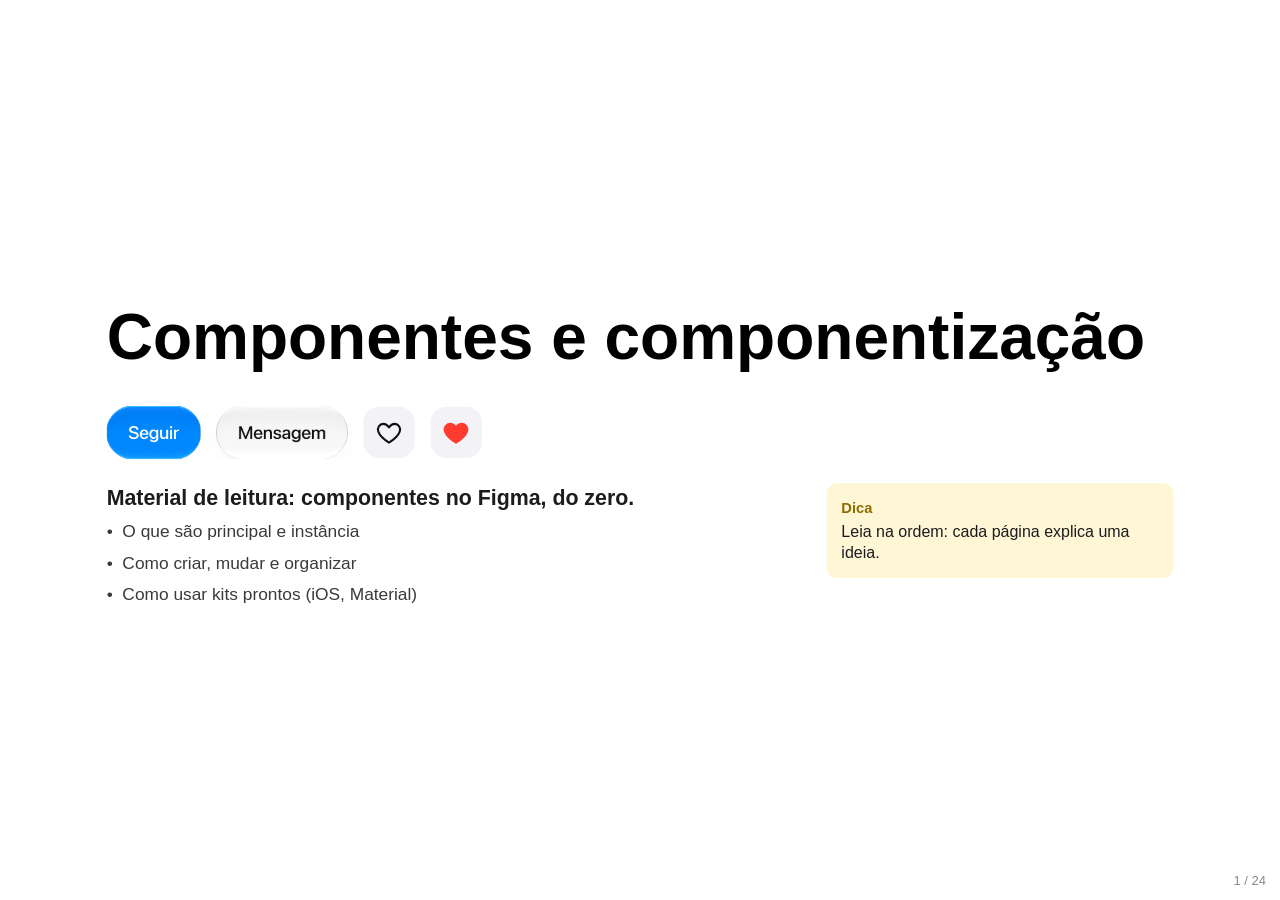
==== commit 81c9f36a: "Componentes: remove Saiba mais and all speaker-note text/code (study material)" ====
--- a/componentes/index.html
+++ b/componentes/index.html
@@ -7,111 +7,111 @@
 <link rel="icon" href="data:,">
 <link rel="stylesheet" href="assets/tw.css?v=594f7aa52d">
 <link rel="stylesheet" href="assets/motion.css?v=da39a3ee5e">
-<link rel="stylesheet" href="assets/deck.css?v=d10bc31928">
+<link rel="stylesheet" href="assets/deck.css?v=c1a4f4c7d9">
 </head>
 <body>
 <main id="deck" aria-live="polite">
 <div id="stage">
 <section class="slide" id="s1" data-fig="C01" aria-roledescription="slide" aria-label="1 — Componentes e componentização">
 <div class="frame"><div class="bg-white content-stretch flex flex-col gap-[48px] items-start justify-center pb-[100px] pt-[110px] px-[160px] relative size-full" data-name="C01 — Componentes e componentização" data-node-id="2223:875"><p class="[word-break:break-word] font-bold leading-[normal] not-italic relative shrink-0 text-[96px] text-black text-left w-[1600px]" data-node-id="2223:876">Componentes e componentização</p><div class="content-stretch flex flex-col gap-[36px] items-start relative shrink-0" data-name="Conteúdo" data-node-id="2240:964"><div class="content-stretch flex flex-col items-start relative shrink-0" data-name="Visual" data-node-id="2240:955"><div class="content-stretch flex gap-[24px] items-center overflow-clip relative shrink-0" data-name="Exemplos" data-node-id="2223:874"><div class="relative shrink-0" data-name="Button - Liquid Glass - Text" data-node-id="2223:854" style="width:141px;height:80.2px"><img alt="" src="assets/x-2223-854.png?v=27250c5a17" style="position:absolute;left:0px;top:0px;width:141.8px;height:80.2px;max-width:none"/></div><div class="relative shrink-0" data-name="Button - Liquid Glass - Text" data-node-id="2223:862" style="width:196px;height:80.2px"><img alt="" src="assets/x-2223-862.png?v=5904acb85d" style="position:absolute;left:-24px;top:0px;width:244px;height:80.2px;max-width:none"/></div><div aria-label="Curtir" aria-pressed="false" class="bg-[#f2f2f7] content-stretch flex items-center justify-center relative rounded-[24px] shrink-0 size-[76.8px]" data-like="" data-name="Botão Curtir" data-node-id="2223:868" role="button" tabindex="0"><div class="relative shrink-0 size-[41.6px] lk" data-name="Curtir" data-node-id="I2223:868;2052:725"><img alt="" class="off" src="assets/e4bf55612c11.svg?v=e4bf55612c"/><img alt="" class="on" src="assets/847714fc131d.svg?v=847714fc13"/></div></div><div aria-label="Curtir" aria-pressed="true" class="bg-[#f2f2f7] content-stretch flex items-center justify-center relative rounded-[24px] shrink-0 size-[76.8px] is-on" data-like="" data-name="Botão Curtir" data-node-id="2223:871" role="button" tabindex="0"><div class="relative shrink-0 size-[41.6px] lk" data-name="Curtido" data-node-id="I2223:871;2052:727"><img alt="" class="off" src="assets/e4bf55612c11.svg?v=e4bf55612c"/><img alt="" class="on" src="assets/847714fc131d.svg?v=847714fc13"/></div></div></div></div><div class="[word-break:break-word] content-stretch flex gap-[48px] items-start leading-[1.35] not-italic relative shrink-0 text-left w-[1600px]" data-name="Linha texto" data-node-id="2240:965"><div class="content-stretch flex flex-[1_0_0] flex-col gap-[12px] items-start min-w-px relative" data-name="Texto" data-node-id="2240:956"><p class="font-semibold relative shrink-0 text-[#1c1c1e] text-[32px] w-full" data-node-id="2240:957">Material de leitura: componentes no Figma, do zero.</p><p class="font-normal relative shrink-0 text-[#3a3a3c] text-[26px] w-full whitespace-pre-wrap" data-node-id="2240:958">•  O que são principal e instância</p><p class="font-normal relative shrink-0 text-[#3a3a3c] text-[26px] w-full whitespace-pre-wrap" data-node-id="2240:959">•  Como criar, mudar e organizar</p><p class="font-normal relative shrink-0 text-[#3a3a3c] text-[26px] w-full whitespace-pre-wrap" data-node-id="2240:960">•  Como usar kits prontos (iOS, Material)</p></div><div class="bg-[#fff6d6] content-stretch flex flex-col gap-[4px] items-start p-[22px] relative rounded-[16px] shrink-0 w-[520px]" data-name="Dica" data-node-id="2240:961"><p class="font-bold relative shrink-0 text-[#8a6d00] text-[22px] w-full" data-node-id="2240:962">Dica</p><p class="font-normal relative shrink-0 text-[#1c1c1e] text-[24px] w-full" data-node-id="2240:963">Leia na ordem: cada página explica uma ideia.</p></div></div></div></div></div>
-<details class="more"><summary>Saiba mais</summary><div class="more-body"><p>Hoje a gente vai falar de componentes, que é o que separa um arquivo bagunçado de um arquivo profissional. Esses botões aqui são todos componentes: os dois primeiros vêm do kit da Apple, os corações eu fiz. No final vocês vão saber criar, usar e organizar os seus.</p></div></details>
+
 </section>
 <section class="slide" id="s2" data-fig="C02" aria-roledescription="slide" aria-label="2 — Repetir na mão dá trabalho">
 <div class="frame"><div class="bg-white content-stretch flex flex-col gap-[48px] items-start justify-center pb-[100px] pt-[110px] px-[160px] relative size-full" data-node-id="2235:967" data-name="C02 — Repetir na mão dá trabalho"><p class="[word-break:break-word] font-bold leading-[normal] not-italic relative shrink-0 text-[#1c1c1e] text-[72px] text-left whitespace-nowrap" data-node-id="2235:982">Repetir na mão dá trabalho</p><div class="content-stretch flex flex-col gap-[36px] items-start relative shrink-0" data-node-id="2240:973" data-name="Conteúdo"><div class="content-stretch flex gap-[76.788px] items-center relative shrink-0" data-node-id="2235:983" data-name="Visual"><div class="content-stretch flex flex-col gap-[25.596px] items-start relative shrink-0" data-node-id="2235:984" data-name="6 botões desenhados"><div class="content-stretch flex gap-[25.596px] items-start relative shrink-0" data-node-id="2235:985" data-name="linha"><div class="bg-[#8e8e93] content-stretch flex items-start px-[32.251px] py-[17.917px] relative rounded-[17.917px] shrink-0" data-node-id="2235:986" data-name="Botão Comprar"><p class="[word-break:break-word] font-semibold leading-[normal] not-italic relative shrink-0 text-[35.834px] text-left text-white whitespace-nowrap" data-node-id="2235:987">Curtir</p></div><div class="bg-[#8e8e93] content-stretch flex items-start px-[32.251px] py-[17.917px] relative rounded-[17.917px] shrink-0" data-node-id="2235:988" data-name="Botão Comprar"><p class="[word-break:break-word] font-semibold leading-[normal] not-italic relative shrink-0 text-[35.834px] text-left text-white whitespace-nowrap" data-node-id="2235:989">Curtir</p></div><div class="bg-[#8e8e93] content-stretch flex items-start px-[32.251px] py-[17.917px] relative rounded-[17.917px] shrink-0" data-node-id="2235:990" data-name="Botão Comprar"><p class="[word-break:break-word] font-semibold leading-[normal] not-italic relative shrink-0 text-[35.834px] text-left text-white whitespace-nowrap" data-node-id="2235:991">Curtir</p></div></div><div class="content-stretch flex gap-[25.596px] items-start relative shrink-0" data-node-id="2235:992" data-name="linha"><div class="bg-[#8e8e93] content-stretch flex items-start px-[32.251px] py-[17.917px] relative rounded-[17.917px] shrink-0" data-node-id="2235:993" data-name="Botão Comprar"><p class="[word-break:break-word] font-semibold leading-[normal] not-italic relative shrink-0 text-[35.834px] text-left text-white whitespace-nowrap" data-node-id="2235:994">Curtir</p></div><div class="bg-[#8e8e93] content-stretch flex items-start px-[32.251px] py-[17.917px] relative rounded-[17.917px] shrink-0" data-node-id="2235:995" data-name="Botão Comprar"><p class="[word-break:break-word] font-semibold leading-[normal] not-italic relative shrink-0 text-[35.834px] text-left text-white whitespace-nowrap" data-node-id="2235:996">Curtir</p></div><div class="bg-[#8e8e93] content-stretch flex items-start px-[32.251px] py-[17.917px] relative rounded-[17.917px] shrink-0" data-node-id="2235:997" data-name="Botão Comprar"><p class="[word-break:break-word] font-semibold leading-[normal] not-italic relative shrink-0 text-[35.834px] text-left text-white whitespace-nowrap" data-node-id="2235:998">Curtir</p></div></div></div><p class="[word-break:break-word] font-bold leading-[normal] not-italic relative shrink-0 text-[#6b6b6b] text-[81.907px] text-left whitespace-nowrap" data-node-id="2235:999">→</p><div class="[word-break:break-word] bg-[#fde7ec] content-stretch flex flex-col gap-[20.477px] items-start leading-[normal] not-italic p-[46.073px] relative rounded-[35.834px] shrink-0 text-left w-[665.494px]" data-node-id="2235:1000" data-name="Card Mudou a cor?"><p class="font-bold relative shrink-0 text-[#1c1c1e] text-[46.073px] w-full" data-node-id="2235:1001">Mudou a cor?</p><p class="font-normal relative shrink-0 text-[#3a3a3c] text-[33.275px] w-full" data-node-id="2235:1002">Você troca nos 6, um por um. E sempre esquece algum.</p></div></div><div class="[word-break:break-word] content-stretch flex gap-[48px] items-start leading-[1.35] not-italic relative shrink-0 text-left w-[1600px]" data-node-id="2240:974" data-name="Linha texto"><div class="content-stretch flex flex-[1_0_0] flex-col gap-[12px] items-start min-w-px relative" data-node-id="2240:966" data-name="Texto"><p class="font-semibold relative shrink-0 text-[#1c1c1e] text-[32px] w-full" data-node-id="2240:967">Copiar e colar cria cópias soltas, sem ligação entre si.</p><p class="font-normal relative shrink-0 text-[#3a3a3c] text-[26px] w-full whitespace-pre-wrap" data-node-id="2240:968">•  Mudou a cor? Você troca uma por uma.</p><p class="font-normal relative shrink-0 text-[#3a3a3c] text-[26px] w-full whitespace-pre-wrap" data-node-id="2240:969">•  É fácil esquecer alguma.</p></div><div class="bg-[#fff6d6] content-stretch flex flex-col gap-[4px] items-start p-[22px] relative rounded-[16px] shrink-0 w-[520px]" data-node-id="2240:970" data-name="Dica"><p class="font-bold relative shrink-0 text-[#8a6d00] text-[22px] w-full" data-node-id="2240:971">Dica</p><p class="font-normal relative shrink-0 text-[#1c1c1e] text-[24px] w-full" data-node-id="2240:972">Componente resolve isso: muda uma vez, muda tudo.</p></div></div></div></div></div>
-<details class="more"><summary>Saiba mais</summary><div class="more-body"><p>Antes de falar de componente, o problema. Imaginem que vocês desenharam o mesmo botão Comprar em 6 telas, copiando e colando. Copiar e colar faz cópias soltas: cada uma é independente. Se o cliente pede outra cor, vocês têm que achar e trocar as 6, uma por uma, e é muito fácil esquecer uma. Componente resolve exatamente isso.</p></div></details>
+
 </section>
 <section class="slide" id="s3" data-fig="C03" aria-roledescription="slide" aria-label="3 — O principal (main component)">
 <div class="frame"><div class="bg-white content-stretch flex flex-col gap-[48px] items-start justify-center pb-[100px] pt-[110px] px-[160px] relative size-full" data-node-id="2235:1005" data-name="C03 — Principal (main component)"><p class="[word-break:break-word] font-bold leading-[normal] not-italic relative shrink-0 text-[#1c1c1e] text-[72px] text-left whitespace-nowrap" data-node-id="2235:1020">O principal (main component)</p><div class="content-stretch flex flex-col gap-[36px] items-start relative shrink-0" data-node-id="2240:983" data-name="Conteúdo"><div class="content-stretch flex gap-[112px] items-center relative shrink-0" data-node-id="2235:1021" data-name="Visual"><div class="content-stretch flex flex-col gap-[22.4px] items-start relative shrink-0" data-node-id="2235:1022" data-name="Principal"><div class="content-stretch flex gap-[14px] items-center relative shrink-0" data-node-id="2235:1033" data-name="Rótulo Botão"><div class="content-stretch flex flex-col items-center relative shrink-0" data-node-id="2235:1023" data-name="Ícone 4 losangos"><div class="overflow-clip relative shrink-0 size-[19.6px]" data-node-id="2235:1024" data-name="Ícone principal"><div class="absolute flex items-center justify-center left-[2.86px] size-[13.859px] top-[2.87px]" data-node-id="2235:1025"><div class="-rotate-45 flex-none"><div class="bg-[#9747ff] relative size-[9.8px]" data-name="Rectangle"></div></div></div></div><div class="content-stretch flex items-start relative shrink-0" data-node-id="2235:1026" data-name="m"><div class="overflow-clip relative shrink-0 size-[19.6px]" data-node-id="2235:1027" data-name="Ícone principal"><div class="absolute flex items-center justify-center left-[2.86px] size-[13.859px] top-[2.87px]" data-node-id="2235:1028"><div class="-rotate-45 flex-none"><div class="bg-[#9747ff] relative size-[9.8px]" data-name="Rectangle"></div></div></div></div><div class="overflow-clip relative shrink-0 size-[19.6px]" data-node-id="2235:1029" data-name="Ícone principal"><div class="absolute flex items-center justify-center left-[2.86px] size-[13.859px] top-[2.87px]" data-node-id="2235:1030"><div class="-rotate-45 flex-none"><div class="bg-[#9747ff] relative size-[9.8px]" data-name="Rectangle"></div></div></div></div></div><div class="overflow-clip relative shrink-0 size-[19.6px]" data-node-id="2235:1031" data-name="Ícone principal"><div class="absolute flex items-center justify-center left-[2.86px] size-[13.859px] top-[2.87px]" data-node-id="2235:1032"><div class="-rotate-45 flex-none"><div class="bg-[#9747ff] relative size-[9.8px]" data-name="Rectangle"></div></div></div></div></div><p class="[word-break:break-word] font-semibold leading-[normal] not-italic relative shrink-0 text-[#9747ff] text-[42px] text-left whitespace-nowrap" data-node-id="2235:1034">Botão</p></div><div class="border-[#9747ff] border-[4.2px] border-solid content-stretch flex items-start p-[28px] relative rounded-[16.8px] shrink-0" data-node-id="2235:1035" data-name="Moldura roxa"><div class="bg-[#0d99ff] content-stretch flex items-start px-[50.4px] py-[28px] relative rounded-[28px] shrink-0" data-node-id="2235:1036" data-name="Botão Comprar"><p class="[word-break:break-word] font-semibold leading-[normal] not-italic relative shrink-0 text-[56px] text-left text-white whitespace-nowrap" data-node-id="2235:1037">Curtir</p></div></div></div><div class="bg-white border-[#d1d1d6] border-[2.1px] border-solid content-stretch flex flex-col gap-[19.6px] items-start p-[33.6px] relative rounded-[22.4px] shrink-0 w-[588px]" data-node-id="2235:1050" data-name="Mock painel Layers"><p class="[word-break:break-word] font-bold leading-[normal] not-italic relative shrink-0 text-[#6b6b6b] text-[30.8px] text-left whitespace-nowrap" data-node-id="2235:1051">Layers</p><div class="content-stretch flex gap-[14px] items-center relative shrink-0" data-node-id="2235:1052" data-name="Rótulo Botão"><div class="content-stretch flex flex-col items-center relative shrink-0" data-node-id="2235:1038" data-name="Ícone 4 losangos"><div class="overflow-clip relative shrink-0 size-[19.6px]" data-node-id="2235:1039" data-name="Ícone principal"><div class="absolute flex items-center justify-center left-[2.86px] size-[13.859px] top-[2.87px]" data-node-id="2235:1040"><div class="-rotate-45 flex-none"><div class="bg-[#9747ff] relative size-[9.8px]" data-name="Rectangle"></div></div></div></div><div class="content-stretch flex items-start relative shrink-0" data-node-id="2235:1041" data-name="m"><div class="overflow-clip relative shrink-0 size-[19.6px]" data-node-id="2235:1042" data-name="Ícone principal"><div class="absolute flex items-center justify-center left-[2.86px] size-[13.859px] top-[2.87px]" data-node-id="2235:1043"><div class="-rotate-45 flex-none"><div class="bg-[#9747ff] relative size-[9.8px]" data-name="Rectangle"></div></div></div></div><div class="overflow-clip relative shrink-0 size-[19.6px]" data-node-id="2235:1044" data-name="Ícone principal"><div class="absolute flex items-center justify-center left-[2.86px] size-[13.859px] top-[2.87px]" data-node-id="2235:1045"><div class="-rotate-45 flex-none"><div class="bg-[#9747ff] relative size-[9.8px]" data-name="Rectangle"></div></div></div></div></div><div class="overflow-clip relative shrink-0 size-[19.6px]" data-node-id="2235:1046" data-name="Ícone principal"><div class="absolute flex items-center justify-center left-[2.86px] size-[13.859px] top-[2.87px]" data-node-id="2235:1047"><div class="-rotate-45 flex-none"><div class="bg-[#9747ff] relative size-[9.8px]" data-name="Rectangle"></div></div></div></div></div><p class="[word-break:break-word] font-semibold leading-[normal] not-italic relative shrink-0 text-[#9747ff] text-[36.4px] text-left whitespace-nowrap" data-node-id="2235:1053">Botão</p></div><div class="content-stretch flex gap-[14px] items-center relative shrink-0" data-node-id="2235:1054" data-name="Rótulo outras camadas…"><div class="overflow-clip relative shrink-0 size-[30.8px]" data-node-id="2235:1048" data-name="Ícone instância"><div class="absolute flex items-center justify-center left-[4.5px] size-[21.779px] top-[4.51px]" data-node-id="2235:1049"><div class="-rotate-45 flex-none"><div class="border-[#6b6b6b] border-[3.5px] border-solid relative size-[15.4px]" data-name="Rectangle"></div></div></div></div><p class="[word-break:break-word] font-semibold leading-[normal] not-italic relative shrink-0 text-[#6b6b6b] text-[36.4px] text-left whitespace-nowrap" data-node-id="2235:1055">outras camadas…</p></div></div></div><div class="[word-break:break-word] content-stretch flex gap-[48px] items-start leading-[1.35] not-italic relative shrink-0 text-left w-[1600px]" data-node-id="2240:984" data-name="Linha texto"><div class="content-stretch flex flex-[1_0_0] flex-col gap-[12px] items-start min-w-px relative" data-node-id="2240:975" data-name="Texto"><p class="font-semibold relative shrink-0 text-[#1c1c1e] text-[32px] w-full" data-node-id="2240:976">O principal (main component) é o original do componente.</p><p class="font-normal relative shrink-0 text-[#3a3a3c] text-[26px] w-full whitespace-pre-wrap" data-node-id="2240:977">•  No canvas: moldura roxa ao selecionar.</p><p class="font-normal relative shrink-0 text-[#3a3a3c] text-[26px] w-full whitespace-pre-wrap" data-node-id="2240:978">•  No painel Layers: ícone de 4 losangos.</p><p class="font-normal relative shrink-0 text-[#3a3a3c] text-[26px] w-full whitespace-pre-wrap" data-node-id="2240:979">•  O que você define nele vale pra todas as cópias.</p></div><div class="bg-[#fff6d6] content-stretch flex flex-col gap-[4px] items-start p-[22px] relative rounded-[16px] shrink-0 w-[520px]" data-node-id="2240:980" data-name="Dica"><p class="font-bold relative shrink-0 text-[#8a6d00] text-[22px] w-full" data-node-id="2240:981">Dica</p><p class="font-normal relative shrink-0 text-[#1c1c1e] text-[24px] w-full" data-node-id="2240:982">Pense numa matriz: as cópias puxam tudo dela.</p></div></div></div></div></div>
-<details class="more"><summary>Saiba mais</summary><div class="more-body"><p>O componente tem duas partes. A primeira é o principal, em inglês main component. Ele é o original, a matriz. Vocês reconhecem pelo roxo: quando seleciona, a moldura fica roxa no canvas, e no painel Layers ele aparece com um ícone de quatro losangos. Tudo que é definido nele, cor, texto, tamanho, vale para todas as cópias. Uma analogia: é como o arquivo original de um documento que várias pessoas têm aberto. Mas o que importa é o mecanismo: as cópias puxam as informações dele.</p></div></details>
+
 </section>
 <section class="slide" id="s4" data-fig="C04" aria-roledescription="slide" aria-label="4 — A instância (instance)">
 <div class="frame"><div class="bg-white content-stretch flex flex-col gap-[48px] items-start justify-center pb-[100px] pt-[110px] px-[160px] relative size-full" data-node-id="2235:1058" data-name="C04 — Instância (instance)"><p class="[word-break:break-word] font-bold leading-[normal] not-italic relative shrink-0 text-[#1c1c1e] text-[72px] text-left whitespace-nowrap" data-node-id="2235:1073">A instância (instance)</p><div class="content-stretch flex flex-col gap-[36px] items-start relative shrink-0" data-node-id="2240:992" data-name="Conteúdo"><div class="content-stretch flex gap-[98.16px] items-center relative shrink-0" data-node-id="2235:1074" data-name="Visual"><div class="content-stretch flex flex-col gap-[29.448px] items-start relative shrink-0" data-node-id="2235:1075" data-name="Instâncias"><div class="content-stretch flex gap-[12.27px] items-center relative shrink-0" data-node-id="2235:1078" data-name="Rótulo 3 instâncias do Botão"><div class="overflow-clip relative shrink-0 size-[34.356px]" data-node-id="2235:1076" data-name="Ícone instância"><div class="absolute flex items-center justify-center left-[5.02px] size-[24.293px] top-[5.03px]" data-node-id="2235:1077"><div class="-rotate-45 flex-none"><div class="border-[#9747ff] border-[3.067px] border-solid relative size-[17.178px]" data-name="Rectangle"></div></div></div></div><p class="[word-break:break-word] font-semibold leading-[normal] not-italic relative shrink-0 text-[#9747ff] text-[36.81px] text-left whitespace-nowrap" data-node-id="2235:1079">3 instâncias do Botão</p></div><div class="content-stretch flex gap-[29.448px] items-start relative shrink-0" data-node-id="2235:1080" data-name="linha"><div class="bg-[#007aff] content-stretch flex h-[114.847px] items-center justify-center overflow-clip relative rounded-[26px] shrink-0 w-[309.202px]" data-node-id="2235:1081" data-name="Botão"><p class="[word-break:break-word] font-semibold leading-[normal] not-italic relative shrink-0 text-[48.59px] text-left text-white whitespace-nowrap" data-node-id="I2235:1081;2042:789">Curtir</p></div><div class="bg-[#007aff] content-stretch flex h-[114.847px] items-center justify-center overflow-clip relative rounded-[26px] shrink-0 w-[309.202px]" data-node-id="2235:1083" data-name="Botão"><p class="[word-break:break-word] font-semibold leading-[normal] not-italic relative shrink-0 text-[48.59px] text-left text-white whitespace-nowrap" data-node-id="I2235:1083;2042:789">Curtir</p></div><div class="bg-[#007aff] content-stretch flex h-[114.847px] items-center justify-center overflow-clip relative rounded-[26px] shrink-0 w-[309.202px]" data-node-id="2235:1085" data-name="Botão"><p class="[word-break:break-word] font-semibold leading-[normal] not-italic relative shrink-0 text-[48.59px] text-left text-white whitespace-nowrap" data-node-id="I2235:1085;2042:789">Curtir</p></div></div></div><div class="bg-white border-[#d1d1d6] border-[1.84px] border-solid content-stretch flex flex-col gap-[17.178px] items-start p-[29.448px] relative rounded-[19.632px] shrink-0 w-[515.337px]" data-node-id="2235:1093" data-name="Mock painel Layers"><p class="[word-break:break-word] font-bold leading-[normal] not-italic relative shrink-0 text-[#6b6b6b] text-[26.994px] text-left whitespace-nowrap" data-node-id="2235:1094">Layers</p><div class="content-stretch flex gap-[12.27px] items-center relative shrink-0" data-node-id="2235:1095" data-name="Rótulo Botão"><div class="overflow-clip relative shrink-0 size-[26.994px]" data-node-id="2235:1087" data-name="Ícone instância"><div class="absolute flex items-center justify-center left-[3.94px] size-[19.088px] top-[3.95px]" data-node-id="2235:1088"><div class="-rotate-45 flex-none"><div class="border-[#9747ff] border-[3.067px] border-solid relative size-[13.497px]" data-name="Rectangle"></div></div></div></div><p class="[word-break:break-word] font-semibold leading-[normal] not-italic relative shrink-0 text-[#9747ff] text-[31.902px] text-left whitespace-nowrap" data-node-id="2235:1096">Botão</p></div><div class="content-stretch flex gap-[12.27px] items-center relative shrink-0" data-node-id="2235:1097" data-name="Rótulo Botão"><div class="overflow-clip relative shrink-0 size-[26.994px]" data-node-id="2235:1089" data-name="Ícone instância"><div class="absolute flex items-center justify-center left-[3.94px] size-[19.088px] top-[3.95px]" data-node-id="2235:1090"><div class="-rotate-45 flex-none"><div class="border-[#9747ff] border-[3.067px] border-solid relative size-[13.497px]" data-name="Rectangle"></div></div></div></div><p class="[word-break:break-word] font-semibold leading-[normal] not-italic relative shrink-0 text-[#9747ff] text-[31.902px] text-left whitespace-nowrap" data-node-id="2235:1098">Botão</p></div><div class="content-stretch flex gap-[12.27px] items-center relative shrink-0" data-node-id="2235:1099" data-name="Rótulo Botão"><div class="overflow-clip relative shrink-0 size-[26.994px]" data-node-id="2235:1091" data-name="Ícone instância"><div class="absolute flex items-center justify-center left-[3.94px] size-[19.088px] top-[3.95px]" data-node-id="2235:1092"><div class="-rotate-45 flex-none"><div class="border-[#9747ff] border-[3.067px] border-solid relative size-[13.497px]" data-name="Rectangle"></div></div></div></div><p class="[word-break:break-word] font-semibold leading-[normal] not-italic relative shrink-0 text-[#9747ff] text-[31.902px] text-left whitespace-nowrap" data-node-id="2235:1100">Botão</p></div></div></div><div class="[word-break:break-word] content-stretch flex gap-[48px] items-start leading-[1.35] not-italic relative shrink-0 text-left w-[1600px]" data-node-id="2240:993" data-name="Linha texto"><div class="content-stretch flex flex-[1_0_0] flex-col gap-[12px] items-start min-w-px relative" data-node-id="2240:985" data-name="Texto"><p class="font-semibold relative shrink-0 text-[#1c1c1e] text-[32px] w-full" data-node-id="2240:986">A instância (instance) é uma cópia ligada ao principal.</p><p class="font-normal relative shrink-0 text-[#3a3a3c] text-[26px] w-full whitespace-pre-wrap" data-node-id="2240:987">•  No Layers: losango só de contorno.</p><p class="font-normal relative shrink-0 text-[#3a3a3c] text-[26px] w-full whitespace-pre-wrap" data-node-id="2240:988">•  Selecionou? O nome do componente aparece no topo do painel da direita.</p></div><div class="bg-[#fff6d6] content-stretch flex flex-col gap-[4px] items-start p-[22px] relative rounded-[16px] shrink-0 w-[520px]" data-node-id="2240:989" data-name="Dica"><p class="font-bold relative shrink-0 text-[#8a6d00] text-[22px] w-full" data-node-id="2240:990">Dica</p><p class="font-normal relative shrink-0 text-[#1c1c1e] text-[24px] w-full" data-node-id="2240:991">Copiar e colar uma instância gera outra instância.</p></div></div></div></div></div>
-<details class="more"><summary>Saiba mais</summary><div class="more-body"><p>A segunda parte é a instância, instance. É uma cópia do principal que vocês usam nas telas. A diferença para um copiar e colar comum: ela continua ligada ao original. No painel Layers, a instância aparece com um losango vazado, só o contorno, e quando você seleciona, o painel da direita mostra o nome do componente lá em cima. Esses três botões aqui são instâncias de verdade do componente Botão deste arquivo.</p></div></details>
+
 </section>
 <section class="slide" id="s5" data-fig="C05" aria-roledescription="slide" aria-label="5 — Mudou o principal? Mudam todas">
 <div class="frame"><div class="bg-white content-stretch flex flex-col gap-[48px] items-start justify-center pb-[100px] pt-[110px] px-[160px] relative size-full" data-node-id="2235:1103" data-name="C05 — Mudou o principal, mudam todas"><p class="[word-break:break-word] font-bold leading-[normal] not-italic relative shrink-0 text-[#1c1c1e] text-[72px] text-left whitespace-nowrap" data-node-id="2235:1118">Mudou o principal? Mudam todas</p><div class="content-stretch flex flex-col gap-[36px] items-start relative shrink-0" data-node-id="2240:1002" data-name="Conteúdo"><div class="content-stretch flex flex-col gap-[50.4px] items-start relative shrink-0" data-node-id="2235:1119" data-name="Visual"><div class="content-stretch flex gap-[39.2px] items-center relative shrink-0" data-node-id="2235:1120" data-name="Antes"><p class="[word-break:break-word] font-bold leading-[normal] not-italic relative shrink-0 text-[#6b6b6b] text-[42px] text-left whitespace-nowrap" data-node-id="2235:1121">Antes</p><div class="border-[#9747ff] border-[4.2px] border-solid content-stretch flex items-start p-[19.6px] relative rounded-[16.8px] shrink-0" data-node-id="2235:1122" data-name="Moldura roxa"><div class="bg-[#0d99ff] content-stretch flex items-start px-[37.8px] py-[21px] relative rounded-[21px] shrink-0" data-node-id="2235:1123" data-name="Botão Comprar"><p class="[word-break:break-word] font-semibold leading-[normal] not-italic relative shrink-0 text-[42px] text-left text-white whitespace-nowrap" data-node-id="2235:1124">Curtir</p></div></div><p class="[word-break:break-word] font-bold leading-[normal] not-italic relative shrink-0 text-[#6b6b6b] text-[67.2px] text-left whitespace-nowrap" data-node-id="2235:1125">→</p><div class="bg-[#0d99ff] content-stretch flex items-start px-[37.8px] py-[21px] relative rounded-[21px] shrink-0" data-node-id="2235:1126" data-name="Botão Comprar"><p class="[word-break:break-word] font-semibold leading-[normal] not-italic relative shrink-0 text-[42px] text-left text-white whitespace-nowrap" data-node-id="2235:1127">Curtir</p></div><div class="bg-[#0d99ff] content-stretch flex items-start px-[37.8px] py-[21px] relative rounded-[21px] shrink-0" data-node-id="2235:1128" data-name="Botão Comprar"><p class="[word-break:break-word] font-semibold leading-[normal] not-italic relative shrink-0 text-[42px] text-left text-white whitespace-nowrap" data-node-id="2235:1129">Curtir</p></div><div class="bg-[#0d99ff] content-stretch flex items-start px-[37.8px] py-[21px] relative rounded-[21px] shrink-0" data-node-id="2235:1130" data-name="Botão Comprar"><p class="[word-break:break-word] font-semibold leading-[normal] not-italic relative shrink-0 text-[42px] text-left text-white whitespace-nowrap" data-node-id="2235:1131">Curtir</p></div></div><div class="content-stretch flex gap-[39.2px] items-center relative shrink-0" data-node-id="2235:1132" data-name="Depois"><p class="[word-break:break-word] font-bold leading-[normal] not-italic relative shrink-0 text-[#6b6b6b] text-[42px] text-left whitespace-nowrap" data-node-id="2235:1133">Depois</p><div class="border-[#9747ff] border-[4.2px] border-solid content-stretch flex items-start p-[19.6px] relative rounded-[16.8px] shrink-0" data-node-id="2235:1134" data-name="Moldura roxa"><div class="bg-[#34c759] content-stretch flex items-start px-[37.8px] py-[21px] relative rounded-[21px] shrink-0" data-node-id="2235:1135" data-name="Botão Comprar"><p class="[word-break:break-word] font-semibold leading-[normal] not-italic relative shrink-0 text-[42px] text-left text-white whitespace-nowrap" data-node-id="2235:1136">Curtir</p></div></div><p class="[word-break:break-word] font-bold leading-[normal] not-italic relative shrink-0 text-[#6b6b6b] text-[67.2px] text-left whitespace-nowrap" data-node-id="2235:1137">→</p><div class="bg-[#34c759] content-stretch flex items-start px-[37.8px] py-[21px] relative rounded-[21px] shrink-0" data-node-id="2235:1138" data-name="Botão Comprar"><p class="[word-break:break-word] font-semibold leading-[normal] not-italic relative shrink-0 text-[42px] text-left text-white whitespace-nowrap" data-node-id="2235:1139">Curtir</p></div><div class="bg-[#34c759] content-stretch flex items-start px-[37.8px] py-[21px] relative rounded-[21px] shrink-0" data-node-id="2235:1140" data-name="Botão Comprar"><p class="[word-break:break-word] font-semibold leading-[normal] not-italic relative shrink-0 text-[42px] text-left text-white whitespace-nowrap" data-node-id="2235:1141">Curtir</p></div><div class="bg-[#34c759] content-stretch flex items-start px-[37.8px] py-[21px] relative rounded-[21px] shrink-0" data-node-id="2235:1142" data-name="Botão Comprar"><p class="[word-break:break-word] font-semibold leading-[normal] not-italic relative shrink-0 text-[42px] text-left text-white whitespace-nowrap" data-node-id="2235:1143">Curtir</p></div></div></div><div class="[word-break:break-word] content-stretch flex gap-[48px] items-start leading-[1.35] not-italic relative shrink-0 text-left w-[1600px]" data-node-id="2240:1003" data-name="Linha texto"><div class="content-stretch flex flex-[1_0_0] flex-col gap-[12px] items-start min-w-px relative" data-node-id="2240:994" data-name="Texto"><p class="font-semibold relative shrink-0 text-[#1c1c1e] text-[32px] w-full" data-node-id="2240:995">Mude o principal: as instâncias do arquivo mudam na hora.</p><p class="font-normal relative shrink-0 text-[#3a3a3c] text-[26px] w-full whitespace-pre-wrap" data-node-id="2240:996">1.  Selecione o principal (roxo).</p><p class="font-normal relative shrink-0 text-[#3a3a3c] text-[26px] w-full whitespace-pre-wrap" data-node-id="2240:997">2.  Mude cor, texto ou tamanho.</p><p class="font-normal relative shrink-0 text-[#3a3a3c] text-[26px] w-full whitespace-pre-wrap" data-node-id="2240:998">3.  Veja as instâncias mudarem juntas.</p></div><div class="bg-[#fff6d6] content-stretch flex flex-col gap-[4px] items-start p-[22px] relative rounded-[16px] shrink-0 w-[520px]" data-node-id="2240:999" data-name="Dica"><p class="font-bold relative shrink-0 text-[#8a6d00] text-[22px] w-full" data-node-id="2240:1000">Dica</p><p class="font-normal relative shrink-0 text-[#1c1c1e] text-[24px] w-full" data-node-id="2240:1001">Em outros arquivos, precisa publicar (veja “Editou o principal? Publique”).</p></div></div></div></div></div>
-<details class="more"><summary>Saiba mais</summary><div class="more-body"><p>Aqui está o motivo de tudo. Você seleciona o principal, o roxo, e muda a cor de azul para verde. Na mesma hora, todas as instâncias neste arquivo ficam verdes. Você não precisa caçar nenhuma. Isso vale para cor, texto, borda, tamanho, auto layout. Se o componente estiver numa biblioteca usada em outros arquivos, falta um passo: publicar. A gente vê isso no final.</p></div></details>
+
 </section>
 <section class="slide" id="s6" data-fig="C06" aria-roledescription="slide" aria-label="6 — Quando vale virar componente?">
 <div class="frame"><div class="bg-white content-stretch flex flex-col gap-[48px] items-start justify-center pb-[100px] pt-[110px] px-[160px] relative size-full" data-node-id="2223:917" data-name="C06 — Quando componentizar"><p class="[word-break:break-word] font-bold leading-[normal] not-italic relative shrink-0 text-[#1c1c1e] text-[72px] text-left whitespace-nowrap" data-node-id="2239:971">Quando vale virar componente?</p><div class="content-stretch flex flex-col gap-[36px] items-start relative shrink-0" data-node-id="2240:1011" data-name="Conteúdo"><div class="content-stretch flex gap-[43.243px] items-start relative shrink-0" data-node-id="2239:972" data-name="Visual"><div class="bg-[#e6f6ec] content-stretch flex flex-col gap-[19.459px] items-start p-[43.243px] relative rounded-[30.27px] shrink-0 w-[778.378px]" data-node-id="2239:980" data-name="Card ✓  Vira componente"><p class="[word-break:break-word] font-bold leading-[normal] min-w-full not-italic relative shrink-0 text-[#1c1c1e] text-[43.243px] text-left w-[min-content] whitespace-pre-wrap" data-node-id="2239:981">✓  Vira componente</p><div class="content-stretch flex gap-[17.297px] items-start relative shrink-0" data-node-id="2239:973" data-name="3"><div class="bg-[#0d99ff] content-stretch flex items-start px-[35.027px] py-[19.459px] relative rounded-[19.459px] shrink-0" data-node-id="2239:974" data-name="Botão Curtir"><p class="[word-break:break-word] font-semibold leading-[normal] not-italic relative shrink-0 text-[38.919px] text-left text-white whitespace-nowrap" data-node-id="2239:975">Curtir</p></div><div class="bg-[#0d99ff] content-stretch flex items-start px-[35.027px] py-[19.459px] relative rounded-[19.459px] shrink-0" data-node-id="2239:976" data-name="Botão Curtir"><p class="[word-break:break-word] font-semibold leading-[normal] not-italic relative shrink-0 text-[38.919px] text-left text-white whitespace-nowrap" data-node-id="2239:977">Curtir</p></div><div class="bg-[#0d99ff] content-stretch flex items-start px-[35.027px] py-[19.459px] relative rounded-[19.459px] shrink-0" data-node-id="2239:978" data-name="Botão Curtir"><p class="[word-break:break-word] font-semibold leading-[normal] not-italic relative shrink-0 text-[38.919px] text-left text-white whitespace-nowrap" data-node-id="2239:979">Curtir</p></div></div><p class="[word-break:break-word] font-normal leading-[normal] min-w-full not-italic relative shrink-0 text-[#3a3a3c] text-[30.27px] text-left w-[min-content]" data-node-id="2239:982">Aparece 2 vezes ou mais.</p></div><div class="bg-[#fde7ec] content-stretch flex flex-col gap-[19.459px] items-start p-[43.243px] relative rounded-[30.27px] shrink-0 w-[778.378px]" data-node-id="2239:984" data-name="Card ✕  Não precisa"><p class="[word-break:break-word] font-bold leading-[normal] min-w-full not-italic relative shrink-0 text-[#1c1c1e] text-[43.243px] text-left w-[min-content] whitespace-pre-wrap" data-node-id="2239:985">✕  Não precisa</p><div class="bg-[#ffd7a8] h-[103.784px] relative rounded-[25.946px] shrink-0 w-[324.324px]" data-node-id="2239:983" data-name="Ilustração única"></div><p class="[word-break:break-word] font-normal leading-[normal] min-w-full not-italic relative shrink-0 text-[#3a3a3c] text-[30.27px] text-left w-[min-content]" data-node-id="2239:986">Peça única, que só aparece uma vez.</p></div></div><div class="[word-break:break-word] content-stretch flex gap-[48px] items-start leading-[1.35] not-italic relative shrink-0 text-left w-[1600px]" data-node-id="2240:1012" data-name="Linha texto"><div class="content-stretch flex flex-[1_0_0] flex-col gap-[12px] items-start min-w-px relative" data-node-id="2240:1004" data-name="Texto"><p class="font-semibold relative shrink-0 text-[#1c1c1e] text-[32px] w-full" data-node-id="2240:1005">Repetiu duas vezes ou mais? Vira componente.</p><p class="font-normal relative shrink-0 text-[#3a3a3c] text-[26px] w-full whitespace-pre-wrap" data-node-id="2240:1006">•  Também vale se a peça tem estados (normal, apertado, desativado).</p><p class="font-normal relative shrink-0 text-[#3a3a3c] text-[26px] w-full whitespace-pre-wrap" data-node-id="2240:1007">•  Ou se mudar uma exige mudar todas.</p></div><div class="bg-[#fff6d6] content-stretch flex flex-col gap-[4px] items-start p-[22px] relative rounded-[16px] shrink-0 w-[520px]" data-node-id="2240:1008" data-name="Dica"><p class="font-bold relative shrink-0 text-[#8a6d00] text-[22px] w-full" data-node-id="2240:1009">Dica</p><p class="font-normal relative shrink-0 text-[#1c1c1e] text-[24px] w-full" data-node-id="2240:1010">Peça única, como uma ilustração de capa, não precisa.</p></div></div></div></div></div>
-<details class="more"><summary>Saiba mais</summary><div class="more-body"><p>Como saber se algo deve virar componente? A regra mais simples: se aparece duas vezes ou mais, vira. Botão, card, item de lista, ícone, barra de navegação. Outros sinais: a peça tem estados, tipo normal, apertado e desativado; ou, se você mudar uma, todas têm que mudar junto. Agora, uma ilustração que só aparece na capa, ou um banner único, não precisa: virar componente só dá trabalho a mais.</p></div></details>
+
 </section>
 <section class="slide" id="s7" data-fig="C07" aria-roledescription="slide" aria-label="7 — Criar um componente">
 <div class="frame"><div class="bg-white content-stretch flex flex-col gap-[48px] items-start justify-center pb-[100px] pt-[110px] px-[160px] relative size-full" data-node-id="2223:942" data-name="C07 — Criar o seu componente"><p class="[word-break:break-word] font-bold leading-[normal] not-italic relative shrink-0 text-[#1c1c1e] text-[72px] text-left whitespace-nowrap" data-node-id="2239:988">Criar um componente</p><div class="content-stretch flex flex-col gap-[36px] items-start relative shrink-0" data-node-id="2240:1021" data-name="Conteúdo"><div class="content-stretch flex gap-[47.306px] items-center relative shrink-0" data-node-id="2239:989" data-name="Visual"><div class="content-stretch flex flex-col gap-[21.025px] items-center relative shrink-0" data-node-id="2239:990" data-name="1"><p class="[word-break:break-word] font-bold leading-[normal] not-italic relative shrink-0 text-[#1c1c1e] text-[42.05px] text-left whitespace-pre" data-node-id="2239:991">1  Selecione</p><div class="border-[#0d99ff] border-[3.942px] border-solid content-stretch flex items-start p-[21.025px] relative shrink-0" data-node-id="2239:992" data-name="Selecionado"><div class="bg-[#0d99ff] content-stretch flex items-start px-[42.576px] py-[23.653px] relative rounded-[23.653px] shrink-0" data-node-id="2239:993" data-name="Botão Curtir"><p class="[word-break:break-word] font-semibold leading-[normal] not-italic relative shrink-0 text-[47.306px] text-left text-white whitespace-nowrap" data-node-id="2239:994">Curtir</p></div></div></div><p class="[word-break:break-word] font-bold leading-[normal] not-italic relative shrink-0 text-[#6b6b6b] text-[84.1px] text-left whitespace-nowrap" data-node-id="2239:995">→</p><div class="content-stretch flex flex-col gap-[21.025px] items-center relative shrink-0" data-node-id="2239:996" data-name="2"><p class="[word-break:break-word] font-bold leading-[normal] not-italic relative shrink-0 text-[#1c1c1e] text-[42.05px] text-left whitespace-pre" data-node-id="2239:997">2  Aperte</p><div class="content-stretch flex gap-[10.512px] items-center relative shrink-0" data-node-id="2239:998" data-name="Atalho"><div class="bg-white border-[#d1d1d6] border-[2.628px] border-solid content-stretch flex items-start px-[23.653px] py-[15.769px] relative rounded-[13.141px] shrink-0" data-node-id="2239:999" data-name="Tecla Ctrl/Cmd"><p class="[word-break:break-word] font-semibold leading-[normal] not-italic relative shrink-0 text-[#1c1c1e] text-[44.678px] text-left whitespace-nowrap" data-node-id="2239:1000">Ctrl/Cmd</p></div><p class="[word-break:break-word] font-semibold leading-[normal] not-italic relative shrink-0 text-[#6b6b6b] text-[39.422px] text-left whitespace-nowrap" data-node-id="2239:1001">+</p><div class="bg-white border-[#d1d1d6] border-[2.628px] border-solid content-stretch flex items-start px-[23.653px] py-[15.769px] relative rounded-[13.141px] shrink-0" data-node-id="2239:1002" data-name="Tecla Alt/Option"><p class="[word-break:break-word] font-semibold leading-[normal] not-italic relative shrink-0 text-[#1c1c1e] text-[44.678px] text-left whitespace-nowrap" data-node-id="2239:1003">Alt/Option</p></div><p class="[word-break:break-word] font-semibold leading-[normal] not-italic relative shrink-0 text-[#6b6b6b] text-[39.422px] text-left whitespace-nowrap" data-node-id="2239:1004">+</p><div class="bg-white border-[#d1d1d6] border-[2.628px] border-solid content-stretch flex items-start px-[23.653px] py-[15.769px] relative rounded-[13.141px] shrink-0" data-node-id="2239:1005" data-name="Tecla K"><p class="[word-break:break-word] font-semibold leading-[normal] not-italic relative shrink-0 text-[#1c1c1e] text-[44.678px] text-left whitespace-nowrap" data-node-id="2239:1006">K</p></div></div><div class="[word-break:break-word] font-normal leading-[0] not-italic relative shrink-0 text-[#6b6b6b] text-[28.909px] text-left whitespace-nowrap" data-node-id="2239:1007"><p class="leading-[normal] mb-0">ou Create component,</p><p class="leading-[normal]">no topo do painel da direita</p></div></div><p class="[word-break:break-word] font-bold leading-[normal] not-italic relative shrink-0 text-[#6b6b6b] text-[84.1px] text-left whitespace-nowrap" data-node-id="2239:1008">→</p><div class="content-stretch flex flex-col gap-[21.025px] items-center relative shrink-0" data-node-id="2239:1009" data-name="3"><p class="[word-break:break-word] font-bold leading-[normal] not-italic relative shrink-0 text-[#1c1c1e] text-[42.05px] text-left whitespace-pre" data-node-id="2239:1010">3  Ficou roxo</p><div class="content-stretch flex gap-[13.141px] items-center relative shrink-0" data-node-id="2239:1021" data-name="Rótulo Botão"><div class="content-stretch flex flex-col items-center relative shrink-0" data-node-id="2239:1011" data-name="Ícone 4 losangos"><div class="overflow-clip relative shrink-0 size-[21.025px]" data-node-id="2239:1012" data-name="Ícone principal"><div class="absolute flex items-center justify-center left-[3.07px] size-[14.867px] top-[3.08px]" data-node-id="2239:1013"><div class="-rotate-45 flex-none"><div class="bg-[#9747ff] relative size-[10.512px]" data-name="Rectangle"></div></div></div></div><div class="content-stretch flex items-start relative shrink-0" data-node-id="2239:1014" data-name="m"><div class="overflow-clip relative shrink-0 size-[21.025px]" data-node-id="2239:1015" data-name="Ícone principal"><div class="absolute flex items-center justify-center left-[3.07px] size-[14.867px] top-[3.08px]" data-node-id="2239:1016"><div class="-rotate-45 flex-none"><div class="bg-[#9747ff] relative size-[10.512px]" data-name="Rectangle"></div></div></div></div><div class="overflow-clip relative shrink-0 size-[21.025px]" data-node-id="2239:1017" data-name="Ícone principal"><div class="absolute flex items-center justify-center left-[3.07px] size-[14.867px] top-[3.08px]" data-node-id="2239:1018"><div class="-rotate-45 flex-none"><div class="bg-[#9747ff] relative size-[10.512px]" data-name="Rectangle"></div></div></div></div></div><div class="overflow-clip relative shrink-0 size-[21.025px]" data-node-id="2239:1019" data-name="Ícone principal"><div class="absolute flex items-center justify-center left-[3.07px] size-[14.867px] top-[3.08px]" data-node-id="2239:1020"><div class="-rotate-45 flex-none"><div class="bg-[#9747ff] relative size-[10.512px]" data-name="Rectangle"></div></div></div></div></div><p class="[word-break:break-word] font-semibold leading-[normal] not-italic relative shrink-0 text-[#9747ff] text-[39.422px] text-left whitespace-nowrap" data-node-id="2239:1022">Botão</p></div><div class="border-[#9747ff] border-[3.942px] border-solid content-stretch flex items-start p-[21.025px] relative rounded-[13.141px] shrink-0" data-node-id="2239:1023" data-name="Moldura roxa"><div class="bg-[#0d99ff] content-stretch flex items-start px-[42.576px] py-[23.653px] relative rounded-[23.653px] shrink-0" data-node-id="2239:1024" data-name="Botão Curtir"><p class="[word-break:break-word] font-semibold leading-[normal] not-italic relative shrink-0 text-[47.306px] text-left text-white whitespace-nowrap" data-node-id="2239:1025">Curtir</p></div></div></div></div><div class="[word-break:break-word] content-stretch flex gap-[48px] items-start leading-[1.35] not-italic relative shrink-0 text-left w-[1600px]" data-node-id="2240:1022" data-name="Linha texto"><div class="content-stretch flex flex-[1_0_0] flex-col gap-[12px] items-start min-w-px relative" data-node-id="2240:1013" data-name="Texto"><p class="font-semibold relative shrink-0 text-[#1c1c1e] text-[32px] w-full" data-node-id="2240:1014">Qualquer frame pode virar um principal.</p><p class="font-normal relative shrink-0 text-[#3a3a3c] text-[26px] w-full whitespace-pre-wrap" data-node-id="2240:1015">1.  Selecione o frame da peça.</p><p class="font-normal relative shrink-0 text-[#3a3a3c] text-[26px] w-full whitespace-pre-wrap" data-node-id="2240:1016">2.  Aperte Ctrl+Alt+K (Mac: Cmd+Option+K) ou clique Create component, no topo do painel da direita.</p><p class="font-normal relative shrink-0 text-[#3a3a3c] text-[26px] w-full whitespace-pre-wrap" data-node-id="2240:1017">3.  A moldura fica roxa.</p></div><div class="bg-[#fff6d6] content-stretch flex flex-col gap-[4px] items-start p-[22px] relative rounded-[16px] shrink-0 w-[520px]" data-node-id="2240:1018" data-name="Dica"><p class="font-bold relative shrink-0 text-[#8a6d00] text-[22px] w-full" data-node-id="2240:1019">Dica</p><p class="font-normal relative shrink-0 text-[#1c1c1e] text-[24px] w-full" data-node-id="2240:1020">Monte a peça com auto layout antes.</p></div></div></div></div></div>
-<details class="more"><summary>Saiba mais</summary><div class="more-body"><p>Pra criar um componente: primeiro montem a peça, de preferência com auto layout. Selecionem o frame dela. Aí apertem Ctrl Alt K no Windows, ou Cmd Option K no Mac. Ou cliquem em Create component, no topo do painel da direita, que aparece quando tem algo selecionado. O que vocês vão ver: a moldura fica roxa, e no painel Layers aparece o ícone de quatro losangos. Esse é o principal. Deem um nome claro pra ele, tipo Botão/Curtir, que é o próximo assunto.</p></div></details>
+
 </section>
 <section class="slide" id="s8" data-fig="C08" aria-roledescription="slide" aria-label="8 — Três jeitos de criar uma instância">
 <div class="frame"><div class="bg-white content-stretch flex flex-col gap-[48px] items-start justify-center pb-[100px] pt-[110px] px-[160px] relative size-full" data-node-id="2235:1146" data-name="C08 — Três jeitos de criar uma instância"><p class="[word-break:break-word] font-bold leading-[normal] not-italic relative shrink-0 text-[#1c1c1e] text-[72px] text-left whitespace-nowrap" data-node-id="2235:1161">Três jeitos de criar uma instância</p><div class="content-stretch flex flex-col gap-[36px] items-start relative shrink-0" data-node-id="2240:1031" data-name="Conteúdo"><div class="content-stretch flex gap-[28.792px] items-start relative shrink-0" data-node-id="2235:1162" data-name="Visual"><div class="bg-[#ede7ff] content-stretch flex flex-col gap-[16.452px] items-start p-[37.018px] relative rounded-[28.792px] shrink-0 w-[514.139px]" data-node-id="2235:1169" data-name="Card Duplicar"><p class="[word-break:break-word] font-bold leading-[normal] min-w-full not-italic relative shrink-0 text-[#1c1c1e] text-[37.018px] text-left w-[min-content]" data-node-id="2235:1170">Duplicar</p><div class="content-stretch flex gap-[8.226px] items-center relative shrink-0" data-node-id="2235:1163" data-name="Atalho"><div class="bg-white border-[#d1d1d6] border-[2.057px] border-solid content-stretch flex items-start px-[16.452px] py-[10.283px] relative rounded-[10.283px] shrink-0" data-node-id="2235:1164" data-name="Tecla Ctrl/Cmd"><p class="[word-break:break-word] font-semibold leading-[normal] not-italic relative shrink-0 text-[#1c1c1e] text-[30.848px] text-left whitespace-nowrap" data-node-id="2235:1165">Ctrl/Cmd</p></div><p class="[word-break:break-word] font-semibold leading-[normal] not-italic relative shrink-0 text-[#6b6b6b] text-[28.792px] text-left whitespace-nowrap" data-node-id="2235:1166">+</p><div class="bg-white border-[#d1d1d6] border-[2.057px] border-solid content-stretch flex items-start px-[16.452px] py-[10.283px] relative rounded-[10.283px] shrink-0" data-node-id="2235:1167" data-name="Tecla D"><p class="[word-break:break-word] font-semibold leading-[normal] not-italic relative shrink-0 text-[#1c1c1e] text-[30.848px] text-left whitespace-nowrap" data-node-id="2235:1168">D</p></div></div><p class="[word-break:break-word] font-normal leading-[normal] min-w-full not-italic relative shrink-0 text-[#3a3a3c] text-[26.735px] text-left w-[min-content]" data-node-id="2235:1171">Selecione o principal e duplique.</p></div><div class="bg-[#e3f2ff] content-stretch flex flex-col gap-[16.452px] items-start p-[37.018px] relative rounded-[28.792px] shrink-0 w-[514.139px]" data-node-id="2235:1178" data-name="Card Arrastar com Alt"><p class="[word-break:break-word] font-bold leading-[normal] min-w-full not-italic relative shrink-0 text-[#1c1c1e] text-[37.018px] text-left w-[min-content]" data-node-id="2235:1179">Arrastar com Alt</p><div class="content-stretch flex gap-[8.226px] items-center relative shrink-0" data-node-id="2235:1172" data-name="Atalho"><div class="bg-white border-[#d1d1d6] border-[2.057px] border-solid content-stretch flex items-start px-[16.452px] py-[10.283px] relative rounded-[10.283px] shrink-0" data-node-id="2235:1173" data-name="Tecla Alt/Option"><p class="[word-break:break-word] font-semibold leading-[normal] not-italic relative shrink-0 text-[#1c1c1e] text-[30.848px] text-left whitespace-nowrap" data-node-id="2235:1174">Alt/Option</p></div><p class="[word-break:break-word] font-semibold leading-[normal] not-italic relative shrink-0 text-[#6b6b6b] text-[28.792px] text-left whitespace-nowrap" data-node-id="2235:1175">+</p><div class="bg-white border-[#d1d1d6] border-[2.057px] border-solid content-stretch flex items-start px-[16.452px] py-[10.283px] relative rounded-[10.283px] shrink-0" data-node-id="2235:1176" data-name="Tecla arrastar"><p class="[word-break:break-word] font-semibold leading-[normal] not-italic relative shrink-0 text-[#1c1c1e] text-[30.848px] text-left whitespace-nowrap" data-node-id="2235:1177">arrastar</p></div></div><p class="[word-break:break-word] font-normal leading-[normal] min-w-full not-italic relative shrink-0 text-[#3a3a3c] text-[26.735px] text-left w-[min-content]" data-node-id="2235:1180">Segure Alt (Option no Mac) e arraste o principal.</p></div><div class="bg-[#e6f6ec] content-stretch flex flex-col gap-[16.452px] items-start p-[37.018px] relative rounded-[28.792px] shrink-0 w-[514.139px]" data-node-id="2235:1187" data-name="Card Pelo Assets"><p class="[word-break:break-word] font-bold leading-[normal] min-w-full not-italic relative shrink-0 text-[#1c1c1e] text-[37.018px] text-left w-[min-content]" data-node-id="2235:1188">Pelo Assets</p><div class="content-stretch flex gap-[8.226px] items-center relative shrink-0" data-node-id="2235:1181" data-name="Atalho"><div class="bg-white border-[#d1d1d6] border-[2.057px] border-solid content-stretch flex items-start px-[16.452px] py-[10.283px] relative rounded-[10.283px] shrink-0" data-node-id="2235:1182" data-name="Tecla Alt/Option"><p class="[word-break:break-word] font-semibold leading-[normal] not-italic relative shrink-0 text-[#1c1c1e] text-[30.848px] text-left whitespace-nowrap" data-node-id="2235:1183">Alt/Option</p></div><p class="[word-break:break-word] font-semibold leading-[normal] not-italic relative shrink-0 text-[#6b6b6b] text-[28.792px] text-left whitespace-nowrap" data-node-id="2235:1184">+</p><div class="bg-white border-[#d1d1d6] border-[2.057px] border-solid content-stretch flex items-start px-[16.452px] py-[10.283px] relative rounded-[10.283px] shrink-0" data-node-id="2235:1185" data-name="Tecla 2"><p class="[word-break:break-word] font-semibold leading-[normal] not-italic relative shrink-0 text-[#1c1c1e] text-[30.848px] text-left whitespace-nowrap" data-node-id="2235:1186">2</p></div></div><p class="[word-break:break-word] font-normal leading-[normal] min-w-full not-italic relative shrink-0 text-[#3a3a3c] text-[26.735px] text-left w-[min-content]" data-node-id="2235:1189">Barra da esquerda → Assets → arraste o componente pro canvas.</p></div></div><div class="[word-break:break-word] content-stretch flex gap-[48px] items-start leading-[1.35] not-italic relative shrink-0 text-left w-[1600px]" data-node-id="2240:1032" data-name="Linha texto"><div class="content-stretch flex flex-[1_0_0] flex-col gap-[12px] items-start min-w-px relative" data-node-id="2240:1023" data-name="Texto"><p class="font-semibold relative shrink-0 text-[#1c1c1e] text-[32px] w-full" data-node-id="2240:1024">Três jeitos de pôr uma instância na tela.</p><p class="font-normal relative shrink-0 text-[#3a3a3c] text-[26px] w-full whitespace-pre-wrap" data-node-id="2240:1025">1.  Ctrl/Cmd+D duplica o principal.</p><p class="font-normal relative shrink-0 text-[#3a3a3c] text-[26px] w-full whitespace-pre-wrap" data-node-id="2240:1026">2.  Alt/Option + arrastar: solte o mouse antes da tecla.</p><p class="font-normal relative shrink-0 text-[#3a3a3c] text-[26px] w-full whitespace-pre-wrap" data-node-id="2240:1027">3.  Assets (Alt+2): arraste pro canvas.</p></div><div class="bg-[#fff6d6] content-stretch flex flex-col gap-[4px] items-start p-[22px] relative rounded-[16px] shrink-0 w-[520px]" data-node-id="2240:1028" data-name="Dica"><p class="font-bold relative shrink-0 text-[#8a6d00] text-[22px] w-full" data-node-id="2240:1029">Dica</p><p class="font-normal relative shrink-0 text-[#1c1c1e] text-[24px] w-full" data-node-id="2240:1030">Confira no Layers: losango de contorno = instância.</p></div></div></div></div></div>
-<details class="more"><summary>Saiba mais</summary><div class="more-body"><p>Como fazer uma instância? Três jeitos. Um: selecione o principal e aperte Ctrl D, ou Cmd D no Mac. Dois: segure Alt, ou Option, e arraste o principal; solte o mouse antes de soltar a tecla, senão vocês movem o original. Três: abra Assets na barra da esquerda, ou Alt 2, ache o componente e arraste para o canvas. Copiar e colar uma instância também gera outra instância. Em todos os casos, confiram o losango vazado no Layers.</p></div></details>
+
 </section>
 <section class="slide" id="s9" data-fig="C09" aria-roledescription="slide" aria-label="9 — A barra / cria pastas">
 <div class="frame"><div class="bg-white content-stretch flex flex-col gap-[48px] items-start justify-center pb-[100px] pt-[110px] px-[160px] relative size-full" data-node-id="2223:968" data-name="C09 — Nomes com barras"><p class="[word-break:break-word] font-bold leading-[normal] not-italic relative shrink-0 text-[#1c1c1e] text-[72px] text-left whitespace-nowrap" data-node-id="2239:1027">A barra / cria pastas</p><div class="content-stretch flex flex-col gap-[36px] items-start relative shrink-0" data-node-id="2240:1040" data-name="Conteúdo"><div class="content-stretch flex items-start relative shrink-0" data-node-id="2239:1028" data-name="Visual"><div class="content-stretch flex gap-[70.282px] items-center overflow-clip relative shrink-0" data-node-id="2223:967" data-name="Diagrama"><div class="content-stretch flex flex-col gap-[17.571px] items-start overflow-clip relative shrink-0" data-node-id="2223:964" data-name="Nomes"><div class="bg-[#f2f2f7] content-stretch flex items-start overflow-clip px-[22.591px] py-[12.55px] relative rounded-[1253.787px] shrink-0" data-node-id="2223:954" data-name="Chip"><p class="[word-break:break-word] font-semibold leading-[normal] not-italic relative shrink-0 text-[27.611px] text-black text-left whitespace-nowrap" data-node-id="2223:955">Botão/Curtir</p></div><div class="bg-[#f2f2f7] content-stretch flex items-start overflow-clip px-[22.591px] py-[12.55px] relative rounded-[1253.787px] shrink-0" data-node-id="2223:956" data-name="Chip"><p class="[word-break:break-word] font-semibold leading-[normal] not-italic relative shrink-0 text-[27.611px] text-black text-left whitespace-nowrap" data-node-id="2223:957">Botão/Não curtir</p></div><div class="bg-[#f2f2f7] content-stretch flex items-start overflow-clip px-[22.591px] py-[12.55px] relative rounded-[1253.787px] shrink-0" data-node-id="2223:958" data-name="Chip"><p class="[word-break:break-word] font-semibold leading-[normal] not-italic relative shrink-0 text-[27.611px] text-black text-left whitespace-nowrap" data-node-id="2223:959">Botão/Seguir</p></div><div class="bg-[#f2f2f7] content-stretch flex items-start overflow-clip px-[22.591px] py-[12.55px] relative rounded-[1253.787px] shrink-0" data-node-id="2223:960" data-name="Chip"><p class="[word-break:break-word] font-semibold leading-[normal] not-italic relative shrink-0 text-[27.611px] text-black text-left whitespace-nowrap" data-node-id="2223:961">Ícone/Coração</p></div><div class="bg-[#f2f2f7] content-stretch flex items-start overflow-clip px-[22.591px] py-[12.55px] relative rounded-[1253.787px] shrink-0" data-node-id="2223:962" data-name="Chip"><p class="[word-break:break-word] font-semibold leading-[normal] not-italic relative shrink-0 text-[27.611px] text-black text-left whitespace-nowrap" data-node-id="2223:963">Ícone/Voltar</p></div></div><div class="h-[50.202px] relative shrink-0 w-[150.605px]" data-node-id="2223:965" data-name="Seta"><img alt="" class="absolute block inset-0 max-w-none size-full" src="assets/c3fd8561b774.svg?v=c3fd8561b7"/></div><div class="[word-break:break-word] bg-[#1e1e1e] content-stretch flex flex-col gap-[12.55px] items-start leading-[normal] not-italic overflow-clip p-[30.121px] relative rounded-[20.081px] shrink-0 text-left w-[702.824px]" data-node-id="2223:945" data-name="Painel Assets"><p class="font-semibold relative shrink-0 text-[27.611px] text-white whitespace-nowrap" data-node-id="2223:946">Assets</p><p class="font-semibold relative shrink-0 text-[27.611px] text-white whitespace-nowrap" data-node-id="2223:947">▾ Botão</p><p class="font-medium relative shrink-0 text-[#bbb] text-[25.101px] whitespace-pre" data-node-id="2223:948">      ◆ Curtir</p><p class="font-medium relative shrink-0 text-[#bbb] text-[25.101px] whitespace-pre" data-node-id="2223:949">      ◆ Não curtir</p><p class="font-medium relative shrink-0 text-[#bbb] text-[25.101px] whitespace-pre" data-node-id="2223:950">      ◆ Seguir</p><p class="font-semibold relative shrink-0 text-[27.611px] text-white whitespace-nowrap" data-node-id="2223:951">▾ Ícone</p><p class="font-medium relative shrink-0 text-[#bbb] text-[25.101px] whitespace-pre" data-node-id="2223:952">      ◆ Coração</p><p class="font-medium relative shrink-0 text-[#bbb] text-[25.101px] whitespace-pre" data-node-id="2223:953">      ◆ Voltar</p></div></div></div><div class="[word-break:break-word] content-stretch flex gap-[48px] items-start leading-[1.35] not-italic relative shrink-0 text-left w-[1600px]" data-node-id="2240:1041" data-name="Linha texto"><div class="content-stretch flex flex-[1_0_0] flex-col gap-[12px] items-start min-w-px relative" data-node-id="2240:1033" data-name="Texto"><p class="font-semibold relative shrink-0 text-[#1c1c1e] text-[32px] w-full" data-node-id="2240:1034">A barra / no nome cria pastas no painel Assets.</p><p class="font-normal relative shrink-0 text-[#3a3a3c] text-[26px] w-full whitespace-pre-wrap" data-node-id="2240:1035">•  Duplo clique no nome da camada pra renomear.</p><p class="font-normal relative shrink-0 text-[#3a3a3c] text-[26px] w-full whitespace-pre-wrap" data-node-id="2240:1036">•  Botão/Curtir → pasta Botão, item Curtir.</p></div><div class="bg-[#fff6d6] content-stretch flex flex-col gap-[4px] items-start p-[22px] relative rounded-[16px] shrink-0 w-[520px]" data-node-id="2240:1037" data-name="Dica"><p class="font-bold relative shrink-0 text-[#8a6d00] text-[22px] w-full" data-node-id="2240:1038">Dica</p><p class="font-normal relative shrink-0 text-[#1c1c1e] text-[24px] w-full" data-node-id="2240:1039">Com muitos componentes, é isso que te faz achar as coisas.</p></div></div></div></div></div>
-<details class="more"><summary>Saiba mais</summary><div class="more-body"><p>Quando vocês dão nome a um componente, a barra tem um poder: ela cria pastas. Um componente chamado Botão barra Curtir aparece no painel Assets dentro de uma pasta Botão, com o nome Curtir. Botão barra Não curtir vai pra mesma pasta. Ícone barra Coração vai pra pasta Ícone. Pra renomear: duplo clique no nome da camada no painel Layers. Parece detalhe, mas quando tiver 50 componentes, é isso que deixa vocês acharem as coisas.</p></div></details>
+
 </section>
 <section class="slide" id="s10" data-fig="C10" aria-roledescription="slide" aria-label="10 — Override: mudar só uma instância">
 <div class="frame"><div class="bg-white content-stretch flex flex-col gap-[48px] items-start justify-center pb-[100px] pt-[110px] px-[160px] relative size-full" data-node-id="2224:991" data-name="C10 — Overrides: o que muda e o que fica"><p class="[word-break:break-word] font-bold leading-[normal] not-italic relative shrink-0 text-[#1c1c1e] text-[72px] text-left whitespace-nowrap" data-node-id="2239:1030">Override: mudar só uma instância</p><div class="content-stretch flex flex-col gap-[36px] items-start relative shrink-0" data-node-id="2240:1049" data-name="Conteúdo"><div class="content-stretch flex gap-[67.2px] items-end relative shrink-0" data-node-id="2239:1031" data-name="Visual"><div class="content-stretch flex flex-col gap-[22.4px] items-center relative shrink-0" data-node-id="2239:1038" data-name="Col igual ao principal"><div class="bg-[#007aff] content-stretch flex h-[145.6px] items-center justify-center overflow-clip relative rounded-[26px] shrink-0 w-[392px]" data-node-id="2239:1032" data-name="Botão"><p class="[word-break:break-word] font-semibold leading-[normal] not-italic relative shrink-0 text-[61.6px] text-left text-white whitespace-nowrap" data-node-id="I2239:1032;2042:789">Curtir</p></div><p class="[word-break:break-word] font-semibold leading-[normal] not-italic relative shrink-0 text-[#6b6b6b] text-[39.2px] text-left whitespace-nowrap" data-node-id="2239:1039">igual ao principal</p></div><div class="content-stretch flex flex-col gap-[22.4px] items-center relative shrink-0" data-node-id="2239:1040" data-name="Col texto mudado"><div class="bg-[#007aff] content-stretch flex h-[145.6px] items-center justify-center overflow-clip relative rounded-[26px] shrink-0 w-[392px]" data-node-id="2239:1034" data-name="Botão"><p class="[word-break:break-word] font-semibold leading-[normal] not-italic relative shrink-0 text-[61.6px] text-left text-white whitespace-nowrap" data-node-id="I2239:1034;2042:789">Amei</p></div><p class="[word-break:break-word] font-semibold leading-[normal] not-italic relative shrink-0 text-[#9747ff] text-[39.2px] text-left whitespace-nowrap" data-node-id="2239:1041">texto mudado</p></div><div class="content-stretch flex flex-col gap-[22.4px] items-center relative shrink-0" data-node-id="2239:1042" data-name="Col cor mudada"><div class="bg-[#ff2d55] content-stretch flex h-[145.6px] items-center justify-center overflow-clip relative rounded-[26px] shrink-0 w-[392px]" data-node-id="2239:1036" data-name="Botão"><p class="[word-break:break-word] font-semibold leading-[normal] not-italic relative shrink-0 text-[61.6px] text-left text-white whitespace-nowrap" data-node-id="I2239:1036;2042:789">Curtir</p></div><p class="[word-break:break-word] font-semibold leading-[normal] not-italic relative shrink-0 text-[#9747ff] text-[39.2px] text-left whitespace-nowrap" data-node-id="2239:1043">cor mudada</p></div></div><div class="[word-break:break-word] content-stretch flex gap-[48px] items-start leading-[1.35] not-italic relative shrink-0 text-left w-[1600px]" data-node-id="2240:1050" data-name="Linha texto"><div class="content-stretch flex flex-[1_0_0] flex-col gap-[12px] items-start min-w-px relative" data-node-id="2240:1042" data-name="Texto"><p class="font-semibold relative shrink-0 text-[#1c1c1e] text-[32px] w-full" data-node-id="2240:1043">Override é uma mudança feita só numa instância.</p><p class="font-normal relative shrink-0 text-[#3a3a3c] text-[26px] w-full whitespace-pre-wrap" data-node-id="2240:1044">1.  Duplo clique no texto pra trocar.</p><p class="font-normal relative shrink-0 text-[#3a3a3c] text-[26px] w-full whitespace-pre-wrap" data-node-id="2240:1045">2.  Ou mude a cor em Fill, no painel da direita.</p></div><div class="bg-[#fff6d6] content-stretch flex flex-col gap-[4px] items-start p-[22px] relative rounded-[16px] shrink-0 w-[520px]" data-node-id="2240:1046" data-name="Dica"><p class="font-bold relative shrink-0 text-[#8a6d00] text-[22px] w-full" data-node-id="2240:1047">Dica</p><p class="font-normal relative shrink-0 text-[#1c1c1e] text-[24px] w-full" data-node-id="2240:1048">O que você não mudou continua seguindo o principal.</p></div></div></div></div></div>
-<details class="more"><summary>Saiba mais</summary><div class="more-body"><p>Override é o nome que o Figma dá pra uma mudança feita só numa instância. Esses três botões são instâncias de verdade do mesmo componente. No do meio eu dei duplo clique no texto e escrevi Amei. No da direita, selecionei e troquei a cor no Fill do painel da direita. Eles continuam ligados ao principal. Se amanhã eu mudar o tamanho ou a fonte do principal, os três mudam. Só aquilo que eu sobrescrevi, o texto num e a cor no outro, fica como eu deixei.</p></div></details>
+
 </section>
 <section class="slide" id="s11" data-fig="C11" aria-roledescription="slide" aria-label="11 — O que a instância deixa (e não deixa) mudar">
 <div class="frame"><div class="bg-white content-stretch flex flex-col gap-[48px] items-start justify-center pb-[100px] pt-[110px] px-[160px] relative size-full" data-node-id="2235:1192" data-name="C11 — O que a instância não deixa mudar"><p class="[word-break:break-word] font-bold leading-[normal] not-italic relative shrink-0 text-[#1c1c1e] text-[72px] text-left whitespace-nowrap" data-node-id="2235:1207">O que a instância deixa (e não deixa) mudar</p><div class="content-stretch flex flex-col gap-[36px] items-start relative shrink-0" data-node-id="2240:1056" data-name="Conteúdo"><div class="[word-break:break-word] content-stretch flex gap-[29.708px] items-start not-italic relative shrink-0 text-left" data-node-id="2235:1208" data-name="Visual"><div class="bg-[#e6f6ec] content-stretch flex flex-col gap-[16.976px] items-start p-[38.196px] relative rounded-[29.708px] shrink-0 w-[785.146px]" data-node-id="2235:1209" data-name="Card ✓  Pode mudar"><p class="font-bold leading-[normal] relative shrink-0 text-[#1c1c1e] text-[38.196px] w-full whitespace-pre-wrap" data-node-id="2235:1210">✓  Pode mudar</p><div class="font-normal leading-[0] relative shrink-0 text-[#3a3a3c] text-[27.586px] w-full" data-node-id="2235:1211"><p class="leading-[normal] mb-0">Texto e fonte</p><p class="leading-[normal] mb-0">Cor de preenchimento e borda</p><p class="leading-[normal] mb-0">Sombra e desfoque</p><p class="leading-[normal]">Trocar um ícone (swap)</p></div></div><div class="bg-[#fde7ec] content-stretch flex flex-col gap-[16.976px] items-start p-[38.196px] relative rounded-[29.708px] shrink-0 w-[785.146px]" data-node-id="2235:1212" data-name="Card ✕  Não pode mudar"><p class="font-bold leading-[normal] relative shrink-0 text-[#1c1c1e] text-[38.196px] w-full whitespace-pre-wrap" data-node-id="2235:1213">✕  Não pode mudar</p><div class="font-normal leading-[0] relative shrink-0 text-[#3a3a3c] text-[27.586px] w-full" data-node-id="2235:1214"><p class="leading-[normal] mb-0">Adicionar ou apagar camadas</p><p class="leading-[normal] mb-0">Mudar a ordem das camadas</p><p class="leading-[normal]">Mover camadas dentro do auto layout</p></div></div></div><div class="content-stretch flex gap-[48px] items-start relative shrink-0 w-[1600px]" data-node-id="2240:1057" data-name="Linha texto"><div class="content-stretch flex flex-[1_0_0] flex-col items-start min-w-px relative" data-node-id="2240:1051" data-name="Texto"><p class="[word-break:break-word] font-semibold leading-[1.35] not-italic relative shrink-0 text-[#1c1c1e] text-[32px] text-left w-full" data-node-id="2240:1052">A instância deixa mudar a aparência, não a estrutura.</p></div><div class="[word-break:break-word] bg-[#fff6d6] content-stretch flex flex-col gap-[4px] items-start leading-[1.35] not-italic p-[22px] relative rounded-[16px] shrink-0 text-left w-[520px]" data-node-id="2240:1053" data-name="Dica"><p class="font-bold relative shrink-0 text-[#8a6d00] text-[22px] w-full" data-node-id="2240:1054">Dica</p><p class="font-normal relative shrink-0 text-[#1c1c1e] text-[24px] w-full" data-node-id="2240:1055">Precisa mudar a estrutura? Mude o principal ou faça detach.</p></div></div></div></div></div>
-<details class="more"><summary>Saiba mais</summary><div class="more-body"><p>A instância aceita algumas mudanças e continua ligada. Pode trocar texto e fonte, cor de preenchimento e de borda, sombra e desfoque, e trocar um ícone de dentro por outro. O que ela não deixa é mexer na estrutura: adicionar ou apagar camadas, trocar a ordem, mover coisas dentro do auto layout. A estrutura é do principal. Se vocês precisam disso, mudem o principal, ou soltem a instância com detach, que vem daqui a pouco.</p></div></details>
+
 </section>
 <section class="slide" id="s12" data-fig="C12" aria-roledescription="slide" aria-label="12 — Desfazer ou levar pro principal">
 <div class="frame"><div class="bg-white content-stretch flex flex-col gap-[48px] items-start justify-center pb-[100px] pt-[110px] px-[160px] relative size-full" data-node-id="2235:1217" data-name="C12 — Reset e Push"><p class="[word-break:break-word] font-bold leading-[normal] not-italic relative shrink-0 text-[#1c1c1e] text-[72px] text-left whitespace-nowrap" data-node-id="2235:1232">Desfazer ou levar pro principal</p><div class="content-stretch flex flex-col gap-[36px] items-start relative shrink-0" data-node-id="2240:1066" data-name="Conteúdo"><div class="content-stretch flex gap-[63.356px] items-center relative shrink-0" data-node-id="2235:1233" data-name="Visual"><div class="bg-white border-[#d1d1d6] border-[1.584px] border-solid content-stretch flex flex-col gap-[14.783px] items-start p-[25.342px] relative rounded-[16.895px] shrink-0 w-[549.084px]" data-node-id="2235:1234" data-name="Mock painel direita"><div class="content-stretch flex gap-[10.559px] items-center relative shrink-0" data-node-id="2235:1237" data-name="Rótulo Botão   ⋯"><div class="overflow-clip relative shrink-0 size-[25.342px]" data-node-id="2235:1235" data-name="Ícone instância"><div class="absolute flex items-center justify-center left-[3.7px] size-[17.92px] top-[3.71px]" data-node-id="2235:1236"><div class="-rotate-45 flex-none"><div class="border-[#9747ff] border-[2.64px] border-solid relative size-[12.671px]" data-name="Rectangle"></div></div></div></div><p class="[word-break:break-word] font-semibold leading-[normal] not-italic relative shrink-0 text-[#9747ff] text-[29.566px] text-left whitespace-pre" data-node-id="2235:1238">Botão   ⋯</p></div><div class="[word-break:break-word] bg-[#1c1c1e] content-stretch flex flex-col font-semibold gap-[10.559px] items-start leading-[normal] not-italic p-[16.895px] relative rounded-[12.671px] shrink-0 text-[25.342px] text-left text-white w-full whitespace-nowrap" data-node-id="2235:1239" data-name="Menu"><p class="relative shrink-0" data-node-id="2235:1240">Reset all changes</p><p class="relative shrink-0" data-node-id="2235:1241">Push changes to main component</p></div></div><div class="[word-break:break-word] content-stretch flex flex-col gap-[21.119px] items-start leading-[normal] not-italic relative shrink-0 text-left" data-node-id="2235:1242" data-name="Cards"><div class="bg-[#e3f2ff] content-stretch flex flex-col gap-[16.895px] items-start p-[38.014px] relative rounded-[29.566px] shrink-0 w-[760.271px]" data-node-id="2235:1243" data-name="Card Reset (desfazer)"><p class="font-bold relative shrink-0 text-[#1c1c1e] text-[38.014px] w-full" data-node-id="2235:1244">Reset (desfazer)</p><p class="font-normal relative shrink-0 text-[#3a3a3c] text-[27.454px] w-full" data-node-id="2235:1245">A instância volta a ser igual ao principal.</p></div><div class="bg-[#fff1e0] content-stretch flex flex-col gap-[16.895px] items-start p-[38.014px] relative rounded-[29.566px] shrink-0 w-[760.271px]" data-node-id="2235:1246" data-name="Card Push (empurrar)"><p class="font-bold relative shrink-0 text-[#1c1c1e] text-[38.014px] w-full" data-node-id="2235:1247">Push (empurrar)</p><p class="font-normal relative shrink-0 text-[#3a3a3c] text-[27.454px] w-full" data-node-id="2235:1248">Sua mudança vai pro principal e pra todas as instâncias. Só no mesmo arquivo.</p></div></div></div><div class="[word-break:break-word] content-stretch flex gap-[48px] items-start leading-[1.35] not-italic relative shrink-0 text-left w-[1600px]" data-node-id="2240:1067" data-name="Linha texto"><div class="content-stretch flex flex-[1_0_0] flex-col gap-[12px] items-start min-w-px relative" data-node-id="2240:1058" data-name="Texto"><p class="font-semibold relative shrink-0 text-[#1c1c1e] text-[32px] w-full" data-node-id="2240:1059">Arrependeu? Ou gostou tanto que quer em todas?</p><p class="font-normal relative shrink-0 text-[#3a3a3c] text-[26px] w-full whitespace-pre-wrap" data-node-id="2240:1060">1.  Selecione a instância.</p><p class="font-normal relative shrink-0 text-[#3a3a3c] text-[26px] w-full whitespace-pre-wrap" data-node-id="2240:1061">2.  No painel da direita, clique em ⋯ ao lado do nome.</p><p class="font-normal relative shrink-0 text-[#3a3a3c] text-[26px] w-full whitespace-pre-wrap" data-node-id="2240:1062">3.  Reset desfaz; Push leva pro principal.</p></div><div class="bg-[#fff6d6] content-stretch flex flex-col gap-[4px] items-start p-[22px] relative rounded-[16px] shrink-0 w-[520px]" data-node-id="2240:1063" data-name="Dica"><p class="font-bold relative shrink-0 text-[#8a6d00] text-[22px] w-full" data-node-id="2240:1064">Dica</p><p class="font-normal relative shrink-0 text-[#1c1c1e] text-[24px] w-full" data-node-id="2240:1065">Push só funciona no mesmo arquivo do principal.</p></div></div></div></div></div>
-<details class="more"><summary>Saiba mais</summary><div class="more-body"><p>Mudaram uma instância e se arrependeram? Selecionem a instância, olhem o painel da direita, e cliquem nos três pontinhos ao lado do nome do componente. Reset all changes desfaz tudo, e ela volta a ser igual ao principal. Ou o contrário: gostaram tanto da mudança que querem em todos? Push changes to main component leva a mudança pro principal, e dele pra todas as instâncias. O push só funciona se o principal estiver no mesmo arquivo.</p></div></details>
+
 </section>
 <section class="slide" id="s13" data-fig="C13" aria-roledescription="slide" aria-label="13 — Variantes: um componente, vários estados">
 <div class="frame"><div class="bg-white content-stretch flex flex-col gap-[48px] items-start justify-center pb-[100px] pt-[110px] px-[160px] relative size-full" data-name="C13 — Variantes" data-node-id="2223:1018"><p class="[word-break:break-word] font-bold leading-[normal] not-italic relative shrink-0 text-[#1c1c1e] text-[72px] text-left whitespace-nowrap" data-node-id="2239:1045">Variantes: um componente, vários estados</p><div class="content-stretch flex flex-col gap-[36px] items-start relative shrink-0" data-name="Conteúdo" data-node-id="2240:1076"><div class="content-stretch flex items-start relative shrink-0" data-name="Visual" data-node-id="2239:1046"><div class="content-stretch flex gap-[112px] items-center overflow-clip relative shrink-0" data-name="Exemplos" data-node-id="2223:1017"><div class="border-[#9747ff] border-[2.8px] border-dashed content-stretch flex flex-col gap-[22.4px] items-center overflow-clip px-[33.6px] py-[28px] relative rounded-[22.4px] shrink-0" data-name="Component set" data-node-id="2223:983"><p class="[word-break:break-word] font-semibold leading-[normal] not-italic relative shrink-0 text-[#9747ff] text-[28px] text-left whitespace-nowrap" data-node-id="2223:971">Botão Curtir</p><div class="content-stretch flex gap-[44.8px] items-start overflow-clip relative shrink-0" data-name="Linha" data-node-id="2223:982"><div class="content-stretch flex flex-col gap-[11.2px] items-center overflow-clip relative shrink-0" data-name="V" data-node-id="2223:976"><div aria-label="Curtir" aria-pressed="false" class="bg-[#f2f2f7] content-stretch flex items-center justify-center relative rounded-[24px] shrink-0 size-[107.52px]" data-like="" data-name="Botão Curtir" data-node-id="2223:972" role="button" tabindex="0"><div class="relative shrink-0 size-[58.24px] lk" data-name="Curtir" data-node-id="I2223:972;2052:725"><img alt="" class="off" src="assets/e4bf55612c11.svg?v=e4bf55612c"/><img alt="" class="on" src="assets/847714fc131d.svg?v=847714fc13"/></div></div><p class="[word-break:break-word] font-semibold leading-[normal] not-italic relative shrink-0 text-[#6b6b6b] text-[28px] text-left whitespace-nowrap" data-node-id="2223:975">State=Default</p></div><div class="content-stretch flex flex-col gap-[11.2px] items-center overflow-clip relative shrink-0" data-name="V" data-node-id="2223:981"><div aria-label="Curtir" aria-pressed="true" class="bg-[#f2f2f7] content-stretch flex items-center justify-center relative rounded-[24px] shrink-0 size-[107.52px] is-on" data-like="" data-name="Botão Curtir" data-node-id="2223:977" role="button" tabindex="0"><div class="relative shrink-0 size-[58.24px] lk" data-name="Curtido" data-node-id="I2223:977;2052:727"><img alt="" class="off" src="assets/e4bf55612c11.svg?v=e4bf55612c"/><img alt="" class="on" src="assets/847714fc131d.svg?v=847714fc13"/></div></div><p class="[word-break:break-word] font-semibold leading-[normal] not-italic relative shrink-0 text-[#6b6b6b] text-[28px] text-left whitespace-nowrap" data-node-id="2223:980">State=Active</p></div></div></div><div class="border-[#9747ff] border-[2.8px] border-dashed content-stretch flex flex-col gap-[22.4px] items-center overflow-clip px-[33.6px] py-[28px] relative rounded-[22.4px] shrink-0" data-name="Component set iOS" data-node-id="2223:1016"><p class="[word-break:break-word] font-semibold leading-[normal] not-italic relative shrink-0 text-[#9747ff] text-[28px] text-left whitespace-nowrap" data-node-id="2223:984">Button (iOS 27)</p><div class="content-stretch flex gap-[22.4px] items-center overflow-clip relative shrink-0" data-name="L" data-node-id="2223:997"><div class="relative shrink-0" data-name="Button - Liquid Glass - Text" data-node-id="2223:985" style="width:77px;height:37px"><img alt="" src="assets/x-2223-985.png?v=76728afed5" style="position:absolute;left:0px;top:-9.1px;width:96.5px;height:60.399px;max-width:none"/></div><div class="relative shrink-0" data-name="Button - Liquid Glass - Text" data-node-id="2223:991" style="width:107px;height:65.6px"><img alt="" src="assets/x-2223-991.png?v=66aa4caad9" style="position:absolute;left:-19.5px;top:0px;width:126.5px;height:65.6px;max-width:none"/></div></div><div class="content-stretch flex gap-[22.4px] items-center overflow-clip relative shrink-0" data-name="L" data-node-id="2223:1014"><div class="relative shrink-0" data-name="Button - Liquid Glass - Text" data-node-id="2223:998" style="width:77px;height:37px"><img alt="" src="assets/x-2223-998.png?v=7eb0edd891" style="position:absolute;left:0px;top:-0.65px;width:77.65px;height:38.301px;max-width:none"/></div><div class="relative shrink-0" data-name="Button - Liquid Glass - Text" data-node-id="2223:1006" style="width:107px;height:65.6px"><img alt="" src="assets/x-2223-1006.png?v=0f0a64b6c2" style="position:absolute;left:-0.65px;top:0px;width:107.65px;height:65.6px;max-width:none"/></div></div><p class="[word-break:break-word] font-semibold leading-[normal] not-italic relative shrink-0 text-[#6b6b6b] text-[28px] text-left whitespace-nowrap" data-node-id="2223:1015">Size × Style</p></div></div></div><div class="[word-break:break-word] content-stretch flex gap-[48px] items-start leading-[1.35] not-italic relative shrink-0 text-left w-[1600px]" data-name="Linha texto" data-node-id="2240:1077"><div class="content-stretch flex flex-[1_0_0] flex-col gap-[12px] items-start min-w-px relative" data-name="Texto" data-node-id="2240:1068"><p class="font-semibold relative shrink-0 text-[#1c1c1e] text-[32px] w-full" data-node-id="2240:1069">Variantes são versões do mesmo componente, guardadas juntas num component set.</p><p class="font-normal relative shrink-0 text-[#3a3a3c] text-[26px] w-full whitespace-pre-wrap" data-node-id="2240:1070">1.  Selecione o principal.</p><p class="font-normal relative shrink-0 text-[#3a3a3c] text-[26px] w-full whitespace-pre-wrap" data-node-id="2240:1071">2.  No painel da direita, clique + ao lado de Variants.</p><p class="font-normal relative shrink-0 text-[#3a3a3c] text-[26px] w-full whitespace-pre-wrap" data-node-id="2240:1072">3.  Ou selecione vários e clique Combine as variants.</p></div><div class="bg-[#fff6d6] content-stretch flex flex-col gap-[4px] items-start p-[22px] relative rounded-[16px] shrink-0 w-[520px]" data-name="Dica" data-node-id="2240:1073"><p class="font-bold relative shrink-0 text-[#8a6d00] text-[22px] w-full" data-node-id="2240:1074">Dica</p><p class="font-normal relative shrink-0 text-[#1c1c1e] text-[24px] w-full" data-node-id="2240:1075">Dê nomes claros aos valores: Default, Hover…</p></div></div></div></div></div>
-<details class="more"><summary>Saiba mais</summary><div class="more-body"><p>Variantes são versões do mesmo componente que moram juntas num conjunto, o component set, com a moldura roxa tracejada. À esquerda, o nosso Curtir: normal e ativo. À direita, o botão do kit iOS 27, com tamanhos e estilos. Pra criar: selecionem o principal e, no painel da direita, cliquem no mais ao lado de Variants, ou selecionem vários componentes e cliquem em Combine as variants. Cada variante tem valores, tipo State igual a Default ou Hover. No próximo slide a gente usa isso numa instância.</p></div></details>
+
 </section>
 <section class="slide" id="s14" data-fig="C14" aria-roledescription="slide" aria-label="14 — Trocar de variante: pelo painel da direita">
 <div class="frame"><div class="bg-white content-stretch flex flex-col gap-[48px] items-start justify-center pb-[100px] pt-[110px] px-[160px] relative size-full" data-node-id="2235:1251" data-name="C14 — Escolher a variante no painel"><p class="[word-break:break-word] font-bold leading-[normal] not-italic relative shrink-0 text-[#1c1c1e] text-[72px] text-left whitespace-nowrap" data-node-id="2235:1266">Trocar de variante: pelo painel da direita</p><div class="content-stretch flex flex-col gap-[36px] items-start relative shrink-0" data-node-id="2240:1083" data-name="Conteúdo"><div class="content-stretch flex gap-[84px] items-center relative shrink-0" data-node-id="2235:1267" data-name="Visual"><div class="[word-break:break-word] content-stretch flex flex-col font-semibold gap-[25.2px] items-start leading-[normal] not-italic relative shrink-0 text-[#1c1c1e] text-[47.6px] text-left whitespace-pre" data-node-id="2235:1268" data-name="Passos"><p class="relative shrink-0" data-node-id="2235:1269">1  Selecione a instância</p><p class="relative shrink-0" data-node-id="2235:1270">2  Olhe o painel da direita</p><p class="relative shrink-0" data-node-id="2235:1271">3  Escolha no menu: State, Size…</p></div><div class="bg-white border-[#d1d1d6] border-[2.1px] border-solid content-stretch flex flex-col gap-[22.4px] items-start p-[33.6px] relative rounded-[22.4px] shrink-0 w-[644px]" data-node-id="2235:1272" data-name="Mock painel direita"><div class="content-stretch flex gap-[14px] items-center relative shrink-0" data-node-id="2235:1275" data-name="Rótulo Botão"><div class="overflow-clip relative shrink-0 size-[33.6px]" data-node-id="2235:1273" data-name="Ícone instância"><div class="absolute flex items-center justify-center left-[4.91px] size-[23.759px] top-[4.92px]" data-node-id="2235:1274"><div class="-rotate-45 flex-none"><div class="border-[#9747ff] border-[3.5px] border-solid relative size-[16.8px]" data-name="Rectangle"></div></div></div></div><p class="[word-break:break-word] font-semibold leading-[normal] not-italic relative shrink-0 text-[#9747ff] text-[39.2px] text-left whitespace-nowrap" data-node-id="2235:1276">Botão</p></div><div class="content-stretch flex gap-[22.4px] items-center relative shrink-0 w-full" data-node-id="2235:1277" data-name="Linha State"><p class="[word-break:break-word] flex-[1_0_0] font-normal leading-[normal] min-w-px not-italic relative text-[#6b6b6b] text-[36.4px] text-left" data-node-id="2235:1278">State</p><div class="bg-[#f2f2f7] content-stretch flex items-start px-[22.4px] py-[11.2px] relative rounded-[11.2px] shrink-0" data-node-id="2235:1279" data-name="Dropdown"><p class="[word-break:break-word] font-semibold leading-[normal] not-italic relative shrink-0 text-[#1c1c1e] text-[36.4px] text-left whitespace-nowrap" data-node-id="2235:1280">Hover ▾</p></div></div><div class="content-stretch flex gap-[22.4px] items-center relative shrink-0 w-full" data-node-id="2235:1281" data-name="Linha Size"><p class="[word-break:break-word] flex-[1_0_0] font-normal leading-[normal] min-w-px not-italic relative text-[#6b6b6b] text-[36.4px] text-left" data-node-id="2235:1282">Size</p><div class="bg-[#f2f2f7] content-stretch flex items-start px-[22.4px] py-[11.2px] relative rounded-[11.2px] shrink-0" data-node-id="2235:1283" data-name="Dropdown"><p class="[word-break:break-word] font-semibold leading-[normal] not-italic relative shrink-0 text-[#1c1c1e] text-[36.4px] text-left whitespace-nowrap" data-node-id="2235:1284">Large ▾</p></div></div></div></div><div class="content-stretch flex gap-[48px] items-start relative shrink-0 w-[1600px]" data-node-id="2240:1084" data-name="Linha texto"><div class="content-stretch flex flex-[1_0_0] flex-col items-start min-w-px relative" data-node-id="2240:1078" data-name="Texto"><p class="[word-break:break-word] font-semibold leading-[1.35] not-italic relative shrink-0 text-[#1c1c1e] text-[32px] text-left w-full" data-node-id="2240:1079">A instância troca de variante pelo menu, sem perder a ligação.</p></div><div class="[word-break:break-word] bg-[#fff6d6] content-stretch flex flex-col gap-[4px] items-start leading-[1.35] not-italic p-[22px] relative rounded-[16px] shrink-0 text-left w-[520px]" data-node-id="2240:1080" data-name="Dica"><p class="font-bold relative shrink-0 text-[#8a6d00] text-[22px] w-full" data-node-id="2240:1081">Dica</p><p class="font-normal relative shrink-0 text-[#1c1c1e] text-[24px] w-full" data-node-id="2240:1082">O Figma tenta manter os textos que você já mudou.</p></div></div></div></div></div>
-<details class="more"><summary>Saiba mais</summary><div class="more-body"><p>Depois que um componente tem variantes, vocês não arrastam uma por uma. Coloquem uma instância, selecionem, e olhem o painel da direita. Debaixo do nome do componente aparecem menus, as propriedades de variante, tipo State e Size. Escolheu Hover no menu de State, a instância vira o botão de hover. Ela continua ligada ao principal, e o Figma tenta manter as mudanças de texto que vocês já fizeram.</p></div></details>
+
 </section>
 <section class="slide" id="s15" data-fig="C15" aria-roledescription="slide" aria-label="15 — Propriedades: controles no painel da direita">
 <div class="frame"><div class="bg-white content-stretch flex flex-col gap-[48px] items-start justify-center pb-[100px] pt-[110px] px-[160px] relative size-full" data-node-id="2223:1051" data-name="C15 — Propriedades do componente"><p class="[word-break:break-word] font-bold leading-[normal] not-italic relative shrink-0 text-[#1c1c1e] text-[72px] text-left whitespace-nowrap" data-node-id="2239:1048">Propriedades: controles no painel da direita</p><div class="content-stretch flex flex-col gap-[36px] items-start relative shrink-0" data-node-id="2240:1093" data-name="Conteúdo"><div class="content-stretch flex gap-[71.642px] items-center relative shrink-0" data-node-id="2239:1049" data-name="Visual"><div class="bg-[#007aff] content-stretch flex h-[149.015px] items-center justify-center overflow-clip relative rounded-[26px] shrink-0 w-[401.194px]" data-node-id="2239:1050" data-name="Botão"><p class="[word-break:break-word] font-semibold leading-[normal] not-italic relative shrink-0 text-[63.04px] text-left text-white whitespace-nowrap" data-node-id="I2239:1050;2042:789">Curtir</p></div><div class="bg-white border-[#d1d1d6] border-[1.791px] border-solid content-stretch flex flex-col gap-[23.881px] items-start p-[33.433px] relative rounded-[19.104px] shrink-0 w-[740.299px]" data-node-id="2239:1052" data-name="Mock painel direita"><div class="content-stretch flex gap-[11.94px] items-center relative shrink-0" data-node-id="2239:1055" data-name="Rótulo Botão"><div class="overflow-clip relative shrink-0 size-[31.045px]" data-node-id="2239:1053" data-name="Ícone instância"><div class="absolute flex items-center justify-center left-[4.53px] size-[21.952px] top-[4.55px]" data-node-id="2239:1054"><div class="-rotate-45 flex-none"><div class="border-[#9747ff] border-[2.985px] border-solid relative size-[15.522px]" data-name="Rectangle"></div></div></div></div><p class="[word-break:break-word] font-semibold leading-[normal] not-italic relative shrink-0 text-[#9747ff] text-[35.821px] text-left whitespace-nowrap" data-node-id="2239:1056">Botão</p></div><div class="content-stretch flex gap-[19.104px] items-center relative shrink-0 w-full" data-node-id="2239:1059" data-name="Linha Ícone"><div class="[word-break:break-word] content-stretch flex flex-[1_0_0] flex-col gap-[2.388px] items-start leading-[normal] min-w-px not-italic relative text-left whitespace-nowrap" data-node-id="2239:1060" data-name="k"><p class="font-semibold relative shrink-0 text-[#1c1c1e] text-[33.433px]" data-node-id="2239:1061">Ícone</p><p class="font-normal relative shrink-0 text-[#6b6b6b] text-[23.881px]" data-node-id="2239:1062">Boolean: mostra/esconde</p></div><div class="h-[38.209px] relative shrink-0 w-[71.642px]" data-node-id="2239:1057" data-name="Toggle"><img alt="" class="absolute block inset-0 max-w-none size-full" src="assets/ca61b3e8a25c.svg?v=ca61b3e8a2"/></div></div><div class="content-stretch flex gap-[19.104px] items-center relative shrink-0 w-full" data-node-id="2239:1065" data-name="Linha Texto"><div class="[word-break:break-word] content-stretch flex flex-[1_0_0] flex-col gap-[2.388px] items-start leading-[normal] min-w-px not-italic relative text-left whitespace-nowrap" data-node-id="2239:1066" data-name="k"><p class="font-semibold relative shrink-0 text-[#1c1c1e] text-[33.433px]" data-node-id="2239:1067">Texto</p><p class="font-normal relative shrink-0 text-[#6b6b6b] text-[23.881px]" data-node-id="2239:1068">Text: troca o texto</p></div><div class="bg-[#f2f2f7] content-stretch flex items-start px-[19.104px] py-[9.552px] relative rounded-[9.552px] shrink-0" data-node-id="2239:1063" data-name="Campo"><p class="[word-break:break-word] font-semibold leading-[normal] not-italic relative shrink-0 text-[#1c1c1e] text-[31.045px] text-left whitespace-nowrap" data-node-id="2239:1064">Curtir</p></div></div><div class="content-stretch flex gap-[19.104px] items-center relative shrink-0 w-full" data-node-id="2239:1071" data-name="Linha Qual ícone"><div class="[word-break:break-word] content-stretch flex flex-[1_0_0] flex-col gap-[2.388px] items-start leading-[normal] min-w-px not-italic relative text-left whitespace-nowrap" data-node-id="2239:1072" data-name="k"><p class="font-semibold relative shrink-0 text-[#1c1c1e] text-[33.433px]" data-node-id="2239:1073">Qual ícone</p><p class="font-normal relative shrink-0 text-[#6b6b6b] text-[23.881px]" data-node-id="2239:1074">Instance swap: troca o ícone</p></div><div class="bg-[#f2f2f7] content-stretch flex items-start px-[19.104px] py-[9.552px] relative rounded-[9.552px] shrink-0" data-node-id="2239:1069" data-name="Dropdown"><p class="[word-break:break-word] font-semibold leading-[normal] not-italic relative shrink-0 text-[#1c1c1e] text-[31.045px] text-left whitespace-nowrap" data-node-id="2239:1070">Coração ▾</p></div></div></div></div><div class="[word-break:break-word] content-stretch flex gap-[48px] items-start leading-[1.35] not-italic relative shrink-0 text-left w-[1600px]" data-node-id="2240:1094" data-name="Linha texto"><div class="content-stretch flex flex-[1_0_0] flex-col gap-[12px] items-start min-w-px relative" data-node-id="2240:1085" data-name="Texto"><p class="font-semibold relative shrink-0 text-[#1c1c1e] text-[32px] w-full" data-node-id="2240:1086">Propriedades são controles no painel da direita da instância.</p><p class="font-normal relative shrink-0 text-[#3a3a3c] text-[26px] w-full whitespace-pre-wrap" data-node-id="2240:1087">•  Boolean: mostra ou esconde uma camada.</p><p class="font-normal relative shrink-0 text-[#3a3a3c] text-[26px] w-full whitespace-pre-wrap" data-node-id="2240:1088">•  Text: troca o texto.</p><p class="font-normal relative shrink-0 text-[#3a3a3c] text-[26px] w-full whitespace-pre-wrap" data-node-id="2240:1089">•  Instance swap: troca o ícone.</p></div><div class="bg-[#fff6d6] content-stretch flex flex-col gap-[4px] items-start p-[22px] relative rounded-[16px] shrink-0 w-[520px]" data-node-id="2240:1090" data-name="Dica"><p class="font-bold relative shrink-0 text-[#8a6d00] text-[22px] w-full" data-node-id="2240:1091">Dica</p><p class="font-normal relative shrink-0 text-[#1c1c1e] text-[24px] w-full" data-node-id="2240:1092">Pra criar: selecione o principal → Properties → +.</p></div></div></div></div></div>
-<details class="more"><summary>Saiba mais</summary><div class="more-body"><p>Propriedades de componente, component properties, são controles que aparecem no painel da direita quando vocês selecionam uma instância. Quem cria o componente decide quais existem. Três tipos, além das variantes: Boolean é um liga e desliga, normalmente pra mostrar ou esconder uma camada, tipo o ícone. Text deixa trocar o texto direto no painel. Instance swap deixa trocar um ícone de dentro por outro, de uma lista. Pra criar: selecionem o principal, e no painel da direita, na seção Properties, cliquem no mais e escolham o tipo.</p></div></details>
+
 </section>
 <section class="slide" id="s16" data-fig="C16" aria-roledescription="slide" aria-label="16 — Variante ou propriedade?">
 <div class="frame"><div class="bg-white content-stretch flex flex-col gap-[48px] items-start justify-center pb-[100px] pt-[110px] px-[160px] relative size-full" data-node-id="2235:1287" data-name="C16 — Variante ou propriedade"><p class="[word-break:break-word] font-bold leading-[normal] not-italic relative shrink-0 text-[#1c1c1e] text-[72px] text-left whitespace-nowrap" data-node-id="2235:1302">Variante ou propriedade?</p><div class="content-stretch flex flex-col gap-[36px] items-start relative shrink-0" data-node-id="2240:1100" data-name="Conteúdo"><div class="[word-break:break-word] content-stretch flex gap-[29.708px] items-start not-italic relative shrink-0 text-left" data-node-id="2235:1303" data-name="Visual"><div class="bg-[#ede7ff] content-stretch flex flex-col gap-[16.976px] items-start p-[38.196px] relative rounded-[29.708px] shrink-0 w-[785.146px]" data-node-id="2235:1304" data-name="Card Variante (variant)"><p class="font-bold leading-[normal] relative shrink-0 text-[#1c1c1e] text-[38.196px] w-full" data-node-id="2235:1305">Variante (variant)</p><div class="font-normal leading-[0] relative shrink-0 text-[#3a3a3c] text-[27.586px] w-full" data-node-id="2235:1306"><p class="leading-[normal] mb-0">Quando o jeitão muda: estado (normal, hover, desativado), tamanho, cor.</p><p class="leading-[normal]">É um componente separado dentro do conjunto.</p></div></div><div class="bg-[#e3f2ff] content-stretch flex flex-col gap-[16.976px] items-start p-[38.196px] relative rounded-[29.708px] shrink-0 w-[785.146px]" data-node-id="2235:1307" data-name="Card Propriedade (property)"><p class="font-bold leading-[normal] relative shrink-0 text-[#1c1c1e] text-[38.196px] w-full" data-node-id="2235:1308">Propriedade (property)</p><div class="font-normal leading-[0] relative shrink-0 text-[#3a3a3c] text-[27.586px] w-full" data-node-id="2235:1309"><p class="leading-[normal] mb-0">Quando é um ajuste dentro do mesmo componente:</p><p class="leading-[normal]">mostrar/esconder ícone (Boolean), trocar texto (Text), trocar ícone (Instance swap).</p></div></div></div><div class="content-stretch flex gap-[48px] items-start relative shrink-0 w-[1600px]" data-node-id="2240:1101" data-name="Linha texto"><div class="content-stretch flex flex-[1_0_0] flex-col items-start min-w-px relative" data-node-id="2240:1095" data-name="Texto"><p class="[word-break:break-word] font-semibold leading-[1.35] not-italic relative shrink-0 text-[#1c1c1e] text-[32px] text-left w-full" data-node-id="2240:1096">Pergunte: é outro visual ou só um ajuste?</p></div><div class="[word-break:break-word] bg-[#fff6d6] content-stretch flex flex-col gap-[4px] items-start leading-[1.35] not-italic p-[22px] relative rounded-[16px] shrink-0 text-left w-[520px]" data-node-id="2240:1097" data-name="Dica"><p class="font-bold relative shrink-0 text-[#8a6d00] text-[22px] w-full" data-node-id="2240:1098">Dica</p><p class="font-normal relative shrink-0 text-[#1c1c1e] text-[24px] w-full" data-node-id="2240:1099">Botão com e sem ícone? Um Boolean resolve, sem duas variantes.</p></div></div></div></div></div>
-<details class="more"><summary>Saiba mais</summary><div class="more-body"><p>Essa confusão é comum. Variante é um componente separado que mora dentro de um conjunto, o component set. Use quando o visual muda de verdade: estado normal, hover, desativado, tamanho pequeno e grande, cor primária e secundária. Propriedade é um ajuste dentro do mesmo componente: Boolean liga e desliga a visibilidade de uma camada, tipo o ícone; Text deixa trocar o texto pelo painel; Instance swap deixa trocar um ícone por outro. Exemplo: botão com e sem ícone não precisa de duas variantes, um Boolean resolve.</p></div></details>
+
 </section>
 <section class="slide" id="s17" data-fig="C17" aria-roledescription="slide" aria-label="17 — Detach: soltar a instância">
 <div class="frame"><div class="bg-white content-stretch flex flex-col gap-[48px] items-start justify-center pb-[100px] pt-[110px] px-[160px] relative size-full" data-node-id="2235:1312" data-name="C17 — Detach: soltar a instância"><p class="[word-break:break-word] font-bold leading-[normal] not-italic relative shrink-0 text-[#1c1c1e] text-[72px] text-left whitespace-nowrap" data-node-id="2235:1327">Detach: soltar a instância</p><div class="content-stretch flex flex-col gap-[36px] items-start relative shrink-0" data-node-id="2240:1109" data-name="Conteúdo"><div class="content-stretch flex gap-[36.315px] items-center relative shrink-0" data-node-id="2235:1328" data-name="Visual"><div class="content-stretch flex flex-col gap-[12.71px] items-center relative shrink-0" data-node-id="2235:1329" data-name="Antes"><div class="content-stretch flex gap-[9.079px] items-center relative shrink-0" data-node-id="2235:1332" data-name="Rótulo Instância"><div class="overflow-clip relative shrink-0 size-[21.789px]" data-node-id="2235:1330" data-name="Ícone instância"><div class="absolute flex items-center justify-center left-[3.18px] size-[15.407px] top-[3.19px]" data-node-id="2235:1331"><div class="-rotate-45 flex-none"><div class="border-[#9747ff] border-[2.27px] border-solid relative size-[10.894px]" data-name="Rectangle"></div></div></div></div><p class="[word-break:break-word] font-semibold leading-[normal] not-italic relative shrink-0 text-[#9747ff] text-[23.605px] text-left whitespace-nowrap" data-node-id="2235:1333">Instância</p></div><div class="bg-[#007aff] content-stretch flex h-[103.86px] items-center justify-center overflow-clip relative rounded-[26px] shrink-0 w-[279.623px]" data-node-id="2235:1334" data-name="Botão"><p class="[word-break:break-word] font-semibold leading-[normal] not-italic relative shrink-0 text-[43.94px] text-left text-white whitespace-nowrap" data-node-id="I2235:1334;2042:789">Curtir</p></div></div><div class="content-stretch flex flex-col gap-[9.079px] items-center relative shrink-0" data-node-id="2235:1336" data-name="Ação"><div class="content-stretch flex gap-[7.263px] items-center relative shrink-0" data-node-id="2235:1337" data-name="Atalho"><div class="bg-white border-[#d1d1d6] border-[1.816px] border-solid content-stretch flex items-start px-[14.526px] py-[9.079px] relative rounded-[9.079px] shrink-0" data-node-id="2235:1338" data-name="Tecla Ctrl/Cmd"><p class="[word-break:break-word] font-semibold leading-[normal] not-italic relative shrink-0 text-[#1c1c1e] text-[27.236px] text-left whitespace-nowrap" data-node-id="2235:1339">Ctrl/Cmd</p></div><p class="[word-break:break-word] font-semibold leading-[normal] not-italic relative shrink-0 text-[#6b6b6b] text-[25.42px] text-left whitespace-nowrap" data-node-id="2235:1340">+</p><div class="bg-white border-[#d1d1d6] border-[1.816px] border-solid content-stretch flex items-start px-[14.526px] py-[9.079px] relative rounded-[9.079px] shrink-0" data-node-id="2235:1341" data-name="Tecla Alt/Option"><p class="[word-break:break-word] font-semibold leading-[normal] not-italic relative shrink-0 text-[#1c1c1e] text-[27.236px] text-left whitespace-nowrap" data-node-id="2235:1342">Alt/Option</p></div><p class="[word-break:break-word] font-semibold leading-[normal] not-italic relative shrink-0 text-[#6b6b6b] text-[25.42px] text-left whitespace-nowrap" data-node-id="2235:1343">+</p><div class="bg-white border-[#d1d1d6] border-[1.816px] border-solid content-stretch flex items-start px-[14.526px] py-[9.079px] relative rounded-[9.079px] shrink-0" data-node-id="2235:1344" data-name="Tecla B"><p class="[word-break:break-word] font-semibold leading-[normal] not-italic relative shrink-0 text-[#1c1c1e] text-[27.236px] text-left whitespace-nowrap" data-node-id="2235:1345">B</p></div></div><p class="[word-break:break-word] font-bold leading-[normal] not-italic relative shrink-0 text-[#6b6b6b] text-[50.841px] text-left whitespace-nowrap" data-node-id="2235:1346">→</p></div><div class="content-stretch flex flex-col gap-[12.71px] items-center relative shrink-0" data-node-id="2235:1351" data-name="Depois"><div class="content-stretch flex gap-[9.079px] items-center relative shrink-0" data-node-id="2235:1354" data-name="Rótulo Frame comum"><div class="content-stretch flex items-start relative shrink-0" data-node-id="2235:1352" data-name="#"><p class="[word-break:break-word] font-bold leading-[normal] not-italic relative shrink-0 text-[#6b6b6b] text-[23.605px] text-left whitespace-nowrap" data-node-id="2235:1353">#</p></div><p class="[word-break:break-word] font-semibold leading-[normal] not-italic relative shrink-0 text-[#6b6b6b] text-[23.605px] text-left whitespace-nowrap" data-node-id="2235:1355">Frame comum</p></div><div class="bg-[#007aff] content-stretch flex h-[103.86px] items-center justify-center overflow-clip relative rounded-[51.93px] shrink-0 w-[279.623px]" data-node-id="2235:1349" data-name="Frame comum"><p class="[word-break:break-word] font-semibold leading-[normal] not-italic relative shrink-0 text-[43.941px] text-left text-white whitespace-nowrap" data-node-id="2235:1350">Curtir</p></div></div><div class="[word-break:break-word] bg-[#fff1e0] content-stretch flex flex-col gap-[14.526px] items-start not-italic p-[32.683px] relative rounded-[25.42px] shrink-0 text-left w-[472.091px]" data-node-id="2235:1356" data-name="Card O que acontece"><p class="font-bold leading-[normal] relative shrink-0 text-[#1c1c1e] text-[32.683px] w-full" data-node-id="2235:1357">O que acontece</p><div class="font-normal leading-[0] relative shrink-0 text-[#3a3a3c] text-[23.605px] w-full" data-node-id="2235:1358"><p class="leading-[normal] mb-0">Vira um frame normal.</p><p class="leading-[normal] mb-0">Perde a ligação com o principal.</p><p class="leading-[normal]">Não recebe mais mudanças.</p></div></div></div><div class="[word-break:break-word] content-stretch flex gap-[48px] items-start leading-[1.35] not-italic relative shrink-0 text-left w-[1600px]" data-node-id="2240:1110" data-name="Linha texto"><div class="content-stretch flex flex-[1_0_0] flex-col gap-[12px] items-start min-w-px relative" data-node-id="2240:1102" data-name="Texto"><p class="font-semibold relative shrink-0 text-[#1c1c1e] text-[32px] w-full" data-node-id="2240:1103">Detach solta a instância: ela vira um frame comum.</p><p class="font-normal relative shrink-0 text-[#3a3a3c] text-[26px] w-full whitespace-pre-wrap" data-node-id="2240:1104">1.  Botão direito → Detach instance.</p><p class="font-normal relative shrink-0 text-[#3a3a3c] text-[26px] w-full whitespace-pre-wrap" data-node-id="2240:1105">2.  Ou Ctrl+Alt+B (Mac: Cmd+Option+B).</p></div><div class="bg-[#fff6d6] content-stretch flex flex-col gap-[4px] items-start p-[22px] relative rounded-[16px] shrink-0 w-[520px]" data-node-id="2240:1106" data-name="Dica"><p class="font-bold relative shrink-0 text-[#8a6d00] text-[22px] w-full" data-node-id="2240:1107">Dica</p><p class="font-normal relative shrink-0 text-[#1c1c1e] text-[24px] w-full" data-node-id="2240:1108">Não dá pra religar. Errou? Ctrl/Cmd+Z na hora.</p></div></div></div></div></div>
-<details class="more"><summary>Saiba mais</summary><div class="more-body"><p>Detach quer dizer soltar. Botão direito na instância, Detach instance, ou Ctrl Alt B, Cmd Option B no Mac. A instância vira um frame comum: as camadas ficam iguais, mas o ícone de losango some, e ela perde a ligação com o principal. Daí em diante, se o principal mudar, essa não muda. E não tem botão de religar: se foi sem querer, Ctrl Z na hora. Use quando precisam mudar a estrutura de uma peça só, e ela não vai mais seguir o sistema.</p></div></details>
+
 </section>
 <section class="slide" id="s18" data-fig="C18" aria-roledescription="slide" aria-label="18 — Precisa de um botão diferente?">
 <div class="frame"><div class="bg-white content-stretch flex flex-col gap-[48px] items-start justify-center pb-[100px] pt-[110px] px-[160px] relative size-full" data-node-id="2224:1009" data-name="C18 — Detach ou criar uma variante"><p class="[word-break:break-word] font-bold leading-[normal] not-italic relative shrink-0 text-[#1c1c1e] text-[72px] text-left whitespace-nowrap" data-node-id="2239:1076">Precisa de um botão diferente?</p><div class="content-stretch flex flex-col gap-[36px] items-start relative shrink-0" data-node-id="2240:1116" data-name="Conteúdo"><div class="content-stretch flex gap-[42.105px] items-start relative shrink-0" data-node-id="2239:1077" data-name="Visual"><div class="bg-[#e6f6ec] content-stretch flex flex-col gap-[18.947px] items-start p-[42.105px] relative rounded-[29.474px] shrink-0 w-[778.947px]" data-node-id="2239:1080" data-name="Card Vai repetir? → Nova variante"><p class="[word-break:break-word] font-bold leading-[normal] min-w-full not-italic relative shrink-0 text-[#1c1c1e] text-[42.105px] text-left w-[min-content]" data-node-id="2239:1081">Vai repetir? → Nova variante</p><div class="bg-[#34c759] content-stretch flex items-start px-[34.105px] py-[18.947px] relative rounded-[18.947px] shrink-0" data-node-id="2239:1078" data-name="Botão Curtir"><p class="[word-break:break-word] font-semibold leading-[normal] not-italic relative shrink-0 text-[37.895px] text-left text-white whitespace-nowrap" data-node-id="2239:1079">Curtir</p></div><p class="[word-break:break-word] font-normal leading-[normal] min-w-full not-italic relative shrink-0 text-[#3a3a3c] text-[29.474px] text-left w-[min-content]" data-node-id="2239:1082">Continua tudo ligado ao sistema.</p></div><div class="bg-[#fff1e0] content-stretch flex flex-col gap-[18.947px] items-start p-[42.105px] relative rounded-[29.474px] shrink-0 w-[778.947px]" data-node-id="2239:1085" data-name="Card Só aqui, uma vez? → Detach"><p class="[word-break:break-word] font-bold leading-[normal] min-w-full not-italic relative shrink-0 text-[#1c1c1e] text-[42.105px] text-left w-[min-content]" data-node-id="2239:1086">Só aqui, uma vez? → Detach</p><div class="bg-[#8e8e93] content-stretch flex items-start px-[34.105px] py-[18.947px] relative rounded-[18.947px] shrink-0" data-node-id="2239:1083" data-name="Botão Curtir"><p class="[word-break:break-word] font-semibold leading-[normal] not-italic relative shrink-0 text-[37.895px] text-left text-white whitespace-nowrap" data-node-id="2239:1084">Curtir</p></div><p class="[word-break:break-word] font-normal leading-[normal] min-w-full not-italic relative shrink-0 text-[#3a3a3c] text-[29.474px] text-left w-[min-content]" data-node-id="2239:1087">Vira frame solto. Não recebe mais mudanças.</p></div></div><div class="content-stretch flex gap-[48px] items-start relative shrink-0 w-[1600px]" data-node-id="2240:1117" data-name="Linha texto"><div class="content-stretch flex flex-[1_0_0] flex-col items-start min-w-px relative" data-node-id="2240:1111" data-name="Texto"><p class="[word-break:break-word] font-semibold leading-[1.35] not-italic relative shrink-0 text-[#1c1c1e] text-[32px] text-left w-full" data-node-id="2240:1112">A instância não deixa fazer o que você quer? Escolha um caminho.</p></div><div class="[word-break:break-word] bg-[#fff6d6] content-stretch flex flex-col gap-[4px] items-start leading-[1.35] not-italic p-[22px] relative rounded-[16px] shrink-0 text-left w-[520px]" data-node-id="2240:1113" data-name="Dica"><p class="font-bold relative shrink-0 text-[#8a6d00] text-[22px] w-full" data-node-id="2240:1114">Dica</p><p class="font-normal relative shrink-0 text-[#1c1c1e] text-[24px] w-full" data-node-id="2240:1115">Na dúvida, prefira a variante.</p></div></div></div></div></div>
-<details class="more"><summary>Saiba mais</summary><div class="more-body"><p>Quando a instância não deixa fazer o que vocês querem, tem dois caminhos. Se esse botão diferente vai aparecer em mais de um lugar, criem uma nova variante no principal: selecionem o component set e adicionem uma variante, e aí escolham ela no painel da direita. Tudo continua ligado. Se é uma coisa única, que só aparece aqui, podem fazer detach: botão direito, Detach instance. Só lembrem que ela não volta a receber as mudanças do principal. Na dúvida, variante.</p></div></details>
+
 </section>
 <section class="slide" id="s19" data-fig="C19" aria-roledescription="slide" aria-label="19 — Um design system pronto já vem com tudo">
 <div class="frame"><div class="bg-white content-stretch flex flex-col gap-[48px] items-start justify-center pb-[100px] pt-[110px] px-[160px] relative size-full" data-node-id="2223:1118" data-name="C19 — Usando um design system pronto"><p class="[word-break:break-word] font-bold leading-[normal] not-italic relative shrink-0 text-[#1c1c1e] text-[72px] text-left whitespace-nowrap" data-node-id="2239:1089">Um design system pronto já vem com tudo</p><div class="content-stretch flex flex-col gap-[36px] items-start relative shrink-0" data-node-id="2240:1125" data-name="Conteúdo"><div class="content-stretch flex items-start relative shrink-0" data-node-id="2239:1090" data-name="Visual"><div class="content-stretch flex gap-[68.891px] items-center overflow-clip relative shrink-0" data-node-id="2223:1117" data-name="L"><div class="bg-[#f2f2f7] content-stretch flex flex-col gap-[39.366px] items-center overflow-clip px-[59.05px] py-[49.208px] relative rounded-[29.525px] shrink-0" data-node-id="2223:1108" data-name="Kit iOS 27"><div class="content-stretch flex gap-[49.208px] items-center overflow-clip relative shrink-0" data-node-id="2223:1109" data-name="L"><div data-node-id="2223:1054" data-name="Segmented Control" class="relative shrink-0" style="width:518px;height:70px"><img src="assets/x-2223-1054.png?v=79d9f522d9" alt="" style="position:absolute;left:0px;top:0px;width:518px;height:70px;max-width:none"/></div><div data-node-id="2223:1066" data-name="Toggle - Switch" class="relative shrink-0" style="width:89.6px;height:39.2px"><img src="assets/x-2223-1066.png?v=524a35a674" alt="" style="position:absolute;left:0px;top:0px;width:89.6px;height:39.2px;max-width:none"/></div><div data-node-id="2223:1100" data-name="Button - Liquid Glass - Text" class="relative shrink-0" style="width:149px;height:70.8px"><img src="assets/x-2223-1100.png?v=349a345ee3" alt="" style="position:absolute;left:-0.7px;top:0px;width:149.7px;height:70.8px;max-width:none"/></div></div><div data-node-id="2223:1070" data-name="Tab Bar - iPhone" class="relative shrink-0" style="width:562.8px;height:133.3px"><img src="assets/x-2223-1070.png?v=a9c106fa3a" alt="" style="position:absolute;left:0px;top:0px;width:562.8px;height:136px;max-width:none"/></div></div><div class="content-stretch flex flex-col gap-[19.683px] items-start overflow-clip relative shrink-0" data-node-id="2223:1116" data-name="Coluna"><div class="bg-[#eef2ff] content-stretch flex items-start overflow-clip px-[22.144px] py-[12.302px] relative rounded-[1228.971px] shrink-0" data-node-id="2223:1110" data-name="Chip"><p class="[word-break:break-word] font-semibold leading-[normal] not-italic relative shrink-0 text-[27.064px] text-black text-left whitespace-nowrap" data-node-id="2223:1111">Arraste do Assets</p></div><div class="bg-[#f3eeff] content-stretch flex items-start overflow-clip px-[22.144px] py-[12.302px] relative rounded-[1228.971px] shrink-0" data-node-id="2223:1112" data-name="Chip"><p class="[word-break:break-word] font-semibold leading-[normal] not-italic relative shrink-0 text-[27.064px] text-black text-left whitespace-nowrap" data-node-id="2223:1113">Tudo é Instance</p></div><div class="bg-[#ecf8f1] content-stretch flex items-start overflow-clip px-[22.144px] py-[12.302px] relative rounded-[1228.971px] shrink-0" data-node-id="2223:1114" data-name="Chip"><p class="[word-break:break-word] font-semibold leading-[normal] not-italic relative shrink-0 text-[27.064px] text-black text-left whitespace-nowrap" data-node-id="2223:1115">Ajuste no painel da direita</p></div></div></div></div><div class="[word-break:break-word] content-stretch flex gap-[48px] items-start leading-[1.35] not-italic relative shrink-0 text-left w-[1600px]" data-node-id="2240:1126" data-name="Linha texto"><div class="content-stretch flex flex-[1_0_0] flex-col gap-[12px] items-start min-w-px relative" data-node-id="2240:1118" data-name="Texto"><p class="font-semibold relative shrink-0 text-[#1c1c1e] text-[32px] w-full" data-node-id="2240:1119">Kits como iOS e Material 3 trazem componentes prontos.</p><p class="font-normal relative shrink-0 text-[#3a3a3c] text-[26px] w-full whitespace-pre-wrap" data-node-id="2240:1120">1.  Arraste do Assets.</p><p class="font-normal relative shrink-0 text-[#3a3a3c] text-[26px] w-full whitespace-pre-wrap" data-node-id="2240:1121">2.  Ajuste pelo painel da direita.</p></div><div class="bg-[#fff6d6] content-stretch flex flex-col gap-[4px] items-start p-[22px] relative rounded-[16px] shrink-0 w-[520px]" data-node-id="2240:1122" data-name="Dica"><p class="font-bold relative shrink-0 text-[#8a6d00] text-[22px] w-full" data-node-id="2240:1123">Dica</p><p class="font-normal relative shrink-0 text-[#1c1c1e] text-[24px] w-full" data-node-id="2240:1124">Eles já seguem as regras da plataforma.</p></div></div></div></div></div>
-<details class="more"><summary>Saiba mais</summary><div class="more-body"><p>Um design system pronto, tipo o kit da Apple ou o Material 3 do Google, é uma biblioteca cheia de componentes já feitos, com variantes e propriedades. Esses aqui são instâncias de verdade do kit iOS 27: o seletor segmentado, o toggle, o botão e a barra de abas. Vocês não desenham nada: arrastam do Assets e ajustam pelo painel da direita, igual a gente fez com o nosso botão. Vantagem: já segue as regras da plataforma, então o app parece de iPhone de verdade.</p></div></details>
+
 </section>
 <section class="slide" id="s20" data-fig="C20" aria-roledescription="slide" aria-label="20 — Pegar componentes direto do Figma">
 <div class="frame"><div class="bg-white content-stretch flex flex-col gap-[48px] items-start justify-center pb-[100px] pt-[110px] px-[160px] relative size-full" data-name="C20 — Pegar componentes direto do Figma" data-node-id="2227:1021"><p class="[word-break:break-word] font-bold leading-[normal] not-italic relative shrink-0 text-[#1c1c1e] text-[72px] text-left whitespace-nowrap" data-node-id="2230:967">Pegar componentes direto do Figma</p><div class="content-stretch flex flex-col gap-[36px] items-start relative shrink-0" data-name="Conteúdo" data-node-id="2240:1133"><div class="content-stretch flex flex-col items-start relative shrink-0" data-name="Visual" data-node-id="2240:1127"><div class="content-stretch flex gap-[23.64px] items-start relative shrink-0" data-name="Linha" data-node-id="2230:968"><div class="bg-[#e3f2ff] content-stretch flex flex-col gap-[11.82px] items-start p-[21.67px] relative rounded-[23.64px] shrink-0 w-[531.91px]" data-name="Card 1-2  Assets e Libraries" data-node-id="2230:969"><p class="[word-break:break-word] font-bold leading-[normal] not-italic relative shrink-0 text-[#1c1c1e] text-[23.64px] text-left w-full whitespace-pre-wrap" data-node-id="2230:970">1  Assets na barra da esquerda</p><p class="[word-break:break-word] font-normal leading-[normal] not-italic relative shrink-0 text-[#48484a] text-[18px] text-left w-full whitespace-pre-wrap" data-node-id="2230:971">Fica abaixo de Agents (Alt+2).  2  Clique em Libraries (Alt+3).</p><div class="bg-white border-[#d1d1d6] border-[1.48px] border-solid content-stretch flex gap-[7.88px] items-start overflow-clip relative rounded-[11.82px] shrink-0 w-full" data-name="Mock interface do Figma" data-node-id="2230:1025"><div class="bg-white border-[#d1d1d6] border-r-[0.99px] border-solid content-stretch flex flex-col gap-[5.91px] items-center px-[5.91px] py-[9.85px] relative self-stretch shrink-0" data-name="Barra de navegação (esquerda)" data-node-id="2230:972"><div class="content-stretch flex flex-col items-center px-[3.94px] py-[4.93px] relative rounded-[7.88px] shrink-0" data-name="Rail Figma" data-node-id="2230:973"><div class="content-stretch flex items-center justify-center relative shrink-0 size-[21.67px]" data-name="Ícone Figma" data-node-id="2230:974"><div class="bg-[#1c1c1e] relative rounded-[3.94px] shrink-0 size-[13.79px]" data-name="Rectangle" data-node-id="2230:975"></div></div></div><div class="content-stretch flex flex-col gap-[1.97px] items-center px-[3.94px] py-[4.93px] relative rounded-[7.88px] shrink-0" data-name="Rail Files" data-node-id="2230:976"><div class="content-stretch flex flex-col gap-[2.96px] items-center justify-center relative shrink-0 size-[21.67px]" data-name="Ícone Files" data-node-id="2230:977"><div class="border-[#1c1c1e] border-[1.58px] border-solid h-[4.93px] relative rounded-[1.97px] shrink-0 w-[15.76px]" data-name="Rectangle" data-node-id="2230:978"></div><div class="border-[#1c1c1e] border-[1.58px] border-solid h-[4.93px] relative rounded-[1.97px] shrink-0 w-[15.76px]" data-name="Rectangle" data-node-id="2230:979"></div></div><p class="[word-break:break-word] font-medium leading-[normal] not-italic relative shrink-0 text-[#48484a] text-[18px] text-left whitespace-nowrap" data-node-id="2230:980">Files</p></div><div class="content-stretch flex flex-col gap-[1.97px] items-center px-[3.94px] py-[4.93px] relative rounded-[7.88px] shrink-0" data-name="Rail Agents" data-node-id="2230:981"><div class="relative shrink-0 size-[21.67px]" data-name="Ícone Agents" data-node-id="2230:982"><img alt="" class="absolute block inset-0 max-w-none size-full" src="assets/f65ccef726e2.svg?v=f65ccef726"/></div><p class="[word-break:break-word] font-medium leading-[normal] not-italic relative shrink-0 text-[#48484a] text-[18px] text-left whitespace-nowrap" data-node-id="2230:984">Agents</p></div><div class="bg-[#e5f4ff] content-stretch flex flex-col gap-[1.97px] items-center px-[3.94px] py-[4.93px] relative rounded-[7.88px] shrink-0" data-name="Rail Assets" data-node-id="2230:985"><div class="relative shrink-0 size-[21.67px]" data-name="Ícone Assets" data-node-id="2230:986"><div class="absolute flex items-center justify-center left-[10.83px] size-[15.32px] top-[-4.7px]" data-node-id="2230:987"><div class="-rotate-45 flex-none"><div class="border-[#0d99ff] border-[1.58px] border-solid relative rounded-[1.97px] size-[10.84px]" data-name="Rectangle"></div></div></div></div><p class="[word-break:break-word] font-bold leading-[normal] not-italic relative shrink-0 text-[#0d99ff] text-[18px] text-left whitespace-nowrap" data-node-id="2230:988">Assets</p></div><div class="content-stretch flex flex-col gap-[1.97px] items-center px-[3.94px] py-[4.93px] relative rounded-[7.88px] shrink-0" data-name="Rail Tools" data-node-id="2230:989"><div class="content-stretch flex gap-[1.97px] items-center justify-center relative shrink-0 size-[21.67px]" data-name="Ícone Tools" data-node-id="2230:990"><div class="border-[#1c1c1e] border-[1.58px] border-solid relative rounded-[1.97px] shrink-0 size-[6.9px]" data-name="Rectangle" data-node-id="2230:991"></div><div class="border-[#1c1c1e] border-[1.58px] border-solid relative rounded-[1.97px] shrink-0 size-[6.9px]" data-name="Rectangle" data-node-id="2230:992"></div></div><p class="[word-break:break-word] font-medium leading-[normal] not-italic relative shrink-0 text-[#48484a] text-[18px] text-left whitespace-nowrap" data-node-id="2230:993">Tools</p></div><div class="content-stretch flex flex-col gap-[1.97px] items-center px-[3.94px] py-[4.93px] relative rounded-[7.88px] shrink-0" data-name="Rail Variables" data-node-id="2230:994"><div class="relative shrink-0 size-[21.67px]" data-name="Ícone Variables" data-node-id="2230:995"><img alt="" class="absolute block inset-0 max-w-none size-full" src="assets/96d7a4628f0b.svg?v=96d7a4628f"/></div><p class="[word-break:break-word] font-medium leading-[normal] not-italic relative shrink-0 text-[#48484a] text-[18px] text-left whitespace-nowrap" data-node-id="2230:997">Variables</p></div><div class="h-[29.55px] relative shrink-0 w-[9.85px]" data-name="Espaço" data-node-id="2230:998"></div></div><div class="bg-white content-stretch flex flex-[1_0_0] flex-col gap-[9.85px] items-start min-w-px p-[11.82px] relative" data-name="Painel lateral (left sidebar)" data-node-id="2230:1024"><div class="content-stretch flex items-center relative shrink-0 w-full" data-name="Topo Assets" data-node-id="2230:999"><p class="[word-break:break-word] font-bold leading-[normal] not-italic relative shrink-0 text-[#1c1c1e] text-[18px] text-left whitespace-nowrap" data-node-id="2230:1000">Assets</p></div><div class="bg-[#f2f2f7] content-stretch flex items-start px-[9.85px] py-[6.9px] relative rounded-[5.91px] shrink-0 w-full" data-name="Campo de busca" data-node-id="2230:1001"><p class="[word-break:break-word] font-normal leading-[normal] not-italic relative shrink-0 text-[#8e8e93] text-[18px] text-left whitespace-nowrap" data-node-id="2230:1002">Buscar…</p></div><div class="bg-[#e5f4ff] border-[#0d99ff] border-[1.48px] border-solid content-stretch flex gap-[5.91px] items-center px-[7.88px] py-[4.93px] relative rounded-[5.91px] shrink-0" data-name="Botão Libraries" data-node-id="2230:1003"><div class="content-stretch flex gap-[1.97px] items-center justify-center relative shrink-0 size-[21.67px]" data-name="Ícone Libraries" data-node-id="2230:1004"><div class="border-[#0d99ff] border-[1.58px] border-solid h-[13.79px] relative rounded-[1.97px] shrink-0 w-[6.9px]" data-name="Rectangle" data-node-id="2230:1005"></div><div class="border-[#0d99ff] border-[1.58px] border-solid h-[13.79px] relative rounded-[1.97px] shrink-0 w-[6.9px]" data-name="Rectangle" data-node-id="2230:1006"></div></div><p class="[word-break:break-word] font-semibold leading-[normal] not-italic relative shrink-0 text-[#0d99ff] text-[18px] text-left whitespace-nowrap" data-node-id="2230:1007">Libraries</p></div><p class="[word-break:break-word] font-semibold leading-[normal] not-italic relative shrink-0 text-[#8e8e93] text-[18px] text-left whitespace-nowrap" data-node-id="2230:1008">Local components</p><div class="content-stretch flex gap-[5.91px] items-start relative shrink-0" data-name="Componentes" data-node-id="2230:1009"><div class="bg-[#f2f2f7] content-stretch flex flex-col items-center px-[7.88px] py-[9.85px] relative rounded-[5.91px] shrink-0" data-name="Tile Botão" data-node-id="2230:1010"><p class="[word-break:break-word] font-medium leading-[normal] not-italic relative shrink-0 text-[#1c1c1e] text-[18px] text-left whitespace-nowrap" data-node-id="2230:1011">Botão</p></div><div class="bg-[#f2f2f7] content-stretch flex flex-col items-center px-[7.88px] py-[9.85px] relative rounded-[5.91px] shrink-0" data-name="Tile Toggle" data-node-id="2230:1012"><p class="[word-break:break-word] font-medium leading-[normal] not-italic relative shrink-0 text-[#1c1c1e] text-[18px] text-left whitespace-nowrap" data-node-id="2230:1013">Toggle</p></div><div class="bg-[#f2f2f7] content-stretch flex flex-col items-center px-[7.88px] py-[9.85px] relative rounded-[5.91px] shrink-0" data-name="Tile Tab" data-node-id="2230:1014"><p class="[word-break:break-word] font-medium leading-[normal] not-italic relative shrink-0 text-[#1c1c1e] text-[18px] text-left whitespace-nowrap" data-node-id="2230:1015">Tab</p></div></div><p class="[word-break:break-word] font-semibold leading-[normal] not-italic relative shrink-0 text-[#8e8e93] text-[18px] text-left whitespace-nowrap" data-node-id="2230:1016">iOS 27</p><div class="content-stretch flex gap-[5.91px] items-start relative shrink-0" data-name="Componentes" data-node-id="2230:1017"><div class="bg-[#f2f2f7] content-stretch flex flex-col items-center px-[7.88px] py-[9.85px] relative rounded-[5.91px] shrink-0" data-name="Tile Botão" data-node-id="2230:1018"><p class="[word-break:break-word] font-medium leading-[normal] not-italic relative shrink-0 text-[#1c1c1e] text-[18px] text-left whitespace-nowrap" data-node-id="2230:1019">Botão</p></div><div class="bg-[#f2f2f7] content-stretch flex flex-col items-center px-[7.88px] py-[9.85px] relative rounded-[5.91px] shrink-0" data-name="Tile Toggle" data-node-id="2230:1020"><p class="[word-break:break-word] font-medium leading-[normal] not-italic relative shrink-0 text-[#1c1c1e] text-[18px] text-left whitespace-nowrap" data-node-id="2230:1021">Toggle</p></div><div class="bg-[#f2f2f7] content-stretch flex flex-col items-center px-[7.88px] py-[9.85px] relative rounded-[5.91px] shrink-0" data-name="Tile Tab" data-node-id="2230:1022"><p class="[word-break:break-word] font-medium leading-[normal] not-italic relative shrink-0 text-[#1c1c1e] text-[18px] text-left whitespace-nowrap" data-node-id="2230:1023">Tab</p></div></div></div></div></div><div class="bg-[#e6f6ec] content-stretch flex flex-col gap-[11.82px] items-start p-[21.67px] relative rounded-[23.64px] shrink-0 w-[433.41px]" data-name="Card 3  Add to file" data-node-id="2230:1026"><p class="[word-break:break-word] font-bold leading-[normal] not-italic relative shrink-0 text-[#1c1c1e] text-[23.64px] text-left w-full whitespace-pre-wrap" data-node-id="2230:1027">3  Adicione uma biblioteca</p><p class="[word-break:break-word] font-normal leading-[normal] not-italic relative shrink-0 text-[#48484a] text-[18px] text-left w-full" data-node-id="2230:1028">Kits do Figma (iOS, Material), do time ou da Community: Add to file.</p><div class="bg-white border-[#d1d1d6] border-[1.48px] border-solid content-stretch flex flex-col gap-[9.85px] items-start p-[13.79px] relative rounded-[11.82px] shrink-0 w-full" data-name="Modal Libraries" data-node-id="2230:1029"><p class="[word-break:break-word] font-bold leading-[normal] not-italic relative shrink-0 text-[#1c1c1e] text-[18px] text-left whitespace-nowrap" data-node-id="2230:1030">Libraries</p><div class="bg-[#f2f2f7] content-stretch flex items-start px-[9.85px] py-[6.9px] relative rounded-[5.91px] shrink-0 w-full" data-name="Campo de busca" data-node-id="2230:1031"><p class="[word-break:break-word] font-normal leading-[normal] not-italic relative shrink-0 text-[#8e8e93] text-[18px] text-left whitespace-nowrap" data-node-id="2230:1032">Buscar bibliotecas…</p></div><div class="content-stretch flex gap-[7.88px] items-center relative shrink-0 w-full" data-name="Lib iOS 27" data-node-id="2230:1033"><p class="[word-break:break-word] flex-[1_0_0] font-semibold leading-[normal] min-w-px not-italic relative text-[#1c1c1e] text-[18px] text-left" data-node-id="2230:1034">iOS 27</p><div class="bg-[#e6f6ec] content-stretch flex items-start px-[11.82px] py-[6.9px] relative rounded-[5.91px] shrink-0" data-name="Botão Added" data-node-id="2230:1035"><p class="[word-break:break-word] font-semibold leading-[normal] not-italic relative shrink-0 text-[#1e7a3c] text-[18px] text-left whitespace-nowrap" data-node-id="2230:1036">Added</p></div></div><div class="content-stretch flex gap-[7.88px] items-center relative shrink-0 w-full" data-name="Lib Material 3 Design Kit" data-node-id="2230:1037"><p class="[word-break:break-word] flex-[1_0_0] font-semibold leading-[normal] min-w-px not-italic relative text-[#1c1c1e] text-[18px] text-left" data-node-id="2230:1038">Material 3 Design Kit</p><div class="bg-[#0d99ff] content-stretch flex items-start px-[11.82px] py-[6.9px] relative rounded-[5.91px] shrink-0" data-name="Botão Add to file" data-node-id="2230:1039"><p class="[word-break:break-word] font-semibold leading-[normal] not-italic relative shrink-0 text-[18px] text-left text-white whitespace-nowrap" data-node-id="2230:1040">Add to file</p></div></div><div class="content-stretch flex gap-[7.88px] items-center relative shrink-0 w-full" data-name="Lib Kit da Community" data-node-id="2230:1041"><p class="[word-break:break-word] flex-[1_0_0] font-semibold leading-[normal] min-w-px not-italic relative text-[#1c1c1e] text-[18px] text-left" data-node-id="2230:1042">Kit da Community</p><div class="bg-[#0d99ff] content-stretch flex items-start px-[11.82px] py-[6.9px] relative rounded-[5.91px] shrink-0" data-name="Botão Add to file" data-node-id="2230:1043"><p class="[word-break:break-word] font-semibold leading-[normal] not-italic relative shrink-0 text-[18px] text-left text-white whitespace-nowrap" data-node-id="2230:1044">Add to file</p></div></div></div></div><div class="content-stretch flex flex-col gap-[19.7px] items-start relative shrink-0 w-[583.13px]" data-name="Coluna direita" data-node-id="2230:1048"><div class="[word-break:break-word] bg-[#fff1e0] content-stretch flex flex-col gap-[7.88px] items-start leading-[normal] not-italic p-[21.67px] relative rounded-[23.64px] shrink-0 text-left w-full" data-name="Card 4" data-node-id="2230:1045"><p class="font-bold relative shrink-0 text-[#1c1c1e] text-[23.64px] w-full whitespace-pre-wrap" data-node-id="2230:1046">4  Busque e arraste pro canvas</p><p class="font-normal relative shrink-0 text-[#48484a] text-[18px] w-full" data-node-id="2230:1047">O que chega no canvas é uma instância.</p></div><div class="bg-[#ede7ff] content-stretch flex flex-col gap-[9.85px] items-start p-[21.67px] relative rounded-[23.64px] shrink-0 w-full" data-name="Card barra de baixo" data-node-id="2230:1049"><p class="[word-break:break-word] font-bold leading-[normal] not-italic relative shrink-0 text-[#1c1c1e] text-[23.64px] text-left w-full" data-node-id="2230:1050">Ou pela barra de baixo</p><p class="[word-break:break-word] font-normal leading-[normal] not-italic relative shrink-0 text-[#48484a] text-[18px] text-left w-full whitespace-pre-wrap" data-node-id="2230:1051">Botão Actions → aba Assets → busque.  ⌘K / Ctrl+K abre Actions; Shift+I insere componente.</p><div class="content-stretch flex flex-col gap-[5.91px] items-center relative shrink-0 w-full" data-name="Mock barra + menu" data-node-id="2230:1052"><div class="bg-white border-[#d1d1d6] border-[1.48px] border-solid content-stretch flex flex-col gap-[7.88px] items-start p-[9.85px] relative rounded-[9.85px] shrink-0 w-[246.25px]" data-name="Menu Actions" data-node-id="2230:1053"><div class="[word-break:break-word] content-stretch flex gap-[11.82px] items-start leading-[normal] not-italic relative shrink-0 text-[18px] text-left whitespace-nowrap" data-name="Abas" data-node-id="2230:1054"><p class="font-normal relative shrink-0 text-[#8e8e93]" data-node-id="2230:1055">Actions</p><p class="font-bold relative shrink-0 text-[#0d99ff]" data-node-id="2230:1056">Assets</p></div><div class="bg-[#f2f2f7] content-stretch flex items-start px-[9.85px] py-[6.9px] relative rounded-[5.91px] shrink-0 w-full" data-name="Campo de busca" data-node-id="2230:1057"><p class="[word-break:break-word] font-normal leading-[normal] not-italic relative shrink-0 text-[#8e8e93] text-[18px] text-left whitespace-nowrap" data-node-id="2230:1058">Buscar componente…</p></div></div><div class="bg-white border-[#d1d1d6] border-[1.48px] border-solid content-stretch flex gap-[9.85px] items-center px-[9.85px] py-[7.88px] relative rounded-[11.82px] shrink-0" data-name="Barra de ferramentas (embaixo)" data-node-id="2230:1059"><div class="content-stretch flex flex-col gap-[1.97px] items-center relative shrink-0" data-name="Move" data-node-id="2230:1060"><div class="border-[#1c1c1e] border-[1.58px] border-solid relative rounded-[1.97px] shrink-0 size-[13.79px]" data-name="Rectangle" data-node-id="2230:1061"></div><p class="[word-break:break-word] font-medium leading-[normal] not-italic relative shrink-0 text-[#48484a] text-[18px] text-left whitespace-nowrap" data-node-id="2230:1062">Move</p></div><div class="content-stretch flex flex-col gap-[1.97px] items-center relative shrink-0" data-name="Frame" data-node-id="2230:1063"><div class="border-[#1c1c1e] border-[1.58px] border-solid relative rounded-[1.97px] shrink-0 size-[13.79px]" data-name="Rectangle" data-node-id="2230:1064"></div><p class="[word-break:break-word] font-medium leading-[normal] not-italic relative shrink-0 text-[#48484a] text-[18px] text-left whitespace-nowrap" data-node-id="2230:1065">Frame</p></div><div class="content-stretch flex flex-col gap-[1.97px] items-center relative shrink-0" data-name="Forma" data-node-id="2230:1066"><div class="border-[#1c1c1e] border-[1.58px] border-solid relative rounded-[6.9px] shrink-0 size-[13.79px]" data-name="Rectangle" data-node-id="2230:1067"></div><p class="[word-break:break-word] font-medium leading-[normal] not-italic relative shrink-0 text-[#48484a] text-[18px] text-left whitespace-nowrap" data-node-id="2230:1068">Forma</p></div><div class="content-stretch flex flex-col gap-[1.97px] items-center relative shrink-0" data-name="Texto" data-node-id="2230:1069"><div class="border-[#1c1c1e] border-[1.58px] border-solid relative rounded-[1.97px] shrink-0 size-[13.79px]" data-name="Rectangle" data-node-id="2230:1070"></div><p class="[word-break:break-word] font-medium leading-[normal] not-italic relative shrink-0 text-[#48484a] text-[18px] text-left whitespace-nowrap" data-node-id="2230:1071">Texto</p></div><div class="bg-[#e5f4ff] content-stretch flex flex-col gap-[1.97px] items-center px-[5.91px] py-[3.94px] relative rounded-[7.88px] shrink-0" data-name="Actions (destacado)" data-node-id="2230:1072"><div class="relative shrink-0 size-[21.67px]" data-name="Ícone Agents" data-node-id="2230:1073"><img alt="" class="absolute block inset-0 max-w-none size-full" src="assets/3bba64f970a8.svg?v=3bba64f970"/></div><p class="[word-break:break-word] font-bold leading-[normal] not-italic relative shrink-0 text-[#0d99ff] text-[18px] text-left whitespace-nowrap" data-node-id="2230:1075">Actions</p></div></div></div></div></div></div></div><div class="content-stretch flex gap-[48px] items-start relative shrink-0 w-[1600px]" data-name="Linha texto" data-node-id="2240:1134"><div class="content-stretch flex flex-[1_0_0] flex-col items-start min-w-px relative" data-name="Texto" data-node-id="2240:1128"><p class="[word-break:break-word] font-semibold leading-[1.35] not-italic relative shrink-0 text-[#1c1c1e] text-[32px] text-left w-full" data-node-id="2240:1129">Traga componentes de uma biblioteca em 4 passos.</p></div><div class="[word-break:break-word] bg-[#fff6d6] content-stretch flex flex-col gap-[4px] items-start leading-[1.35] not-italic p-[22px] relative rounded-[16px] shrink-0 text-left w-[520px]" data-name="Dica" data-node-id="2240:1130"><p class="font-bold relative shrink-0 text-[#8a6d00] text-[22px] w-full" data-node-id="2240:1131">Dica</p><p class="font-normal relative shrink-0 text-[#1c1c1e] text-[24px] w-full" data-node-id="2240:1132">Atalho: Shift+I abre a inserção rápida.</p></div></div></div></div></div>
-<details class="more"><summary>Saiba mais</summary><div class="more-body"><p>O Figma mudou a interface. Agora na esquerda tem uma barra vertical com ícones: Files, Agents, Assets, Tools, Variables. O Assets fica logo abaixo do Agents, ou Alt+2. Abriu, o painel aparece do lado com os componentes do arquivo e das bibliotecas. Pra trazer uma biblioteca nova, clique em Libraries, ou Alt+3, procure o kit, por exemplo iOS ou Material, e clique em Add to file. Kit da Community: abra, duplique pros seus arquivos e publique, aí ele aparece ali. Depois é buscar e arrastar. Tem um atalho pela barra de baixo também: o botão Actions, ou Cmd K, tem uma aba Assets pra buscar componentes; Shift I já abre direto pra inserir. Detalhe: se a conta de vocês ainda não tiver o Agents, a barra só não mostra esse ícone.</p></div></details>
+
 </section>
 <section class="slide" id="s21" data-fig="C21" aria-roledescription="slide" aria-label="21 — Editou o principal? Publique">
 <div class="frame"><div class="bg-white content-stretch flex flex-col gap-[48px] items-start justify-center pb-[100px] pt-[110px] px-[160px] relative size-full" data-name="C21 — Editar o principal e publicar" data-node-id="2224:1030"><p class="[word-break:break-word] font-bold leading-[normal] not-italic relative shrink-0 text-[#1c1c1e] text-[72px] text-left whitespace-nowrap" data-node-id="2230:1076">Editou o principal? Publique</p><div class="content-stretch flex flex-col gap-[36px] items-start relative shrink-0" data-name="Conteúdo" data-node-id="2240:1141"><div class="content-stretch flex flex-col gap-[27.32px] items-start relative shrink-0" data-name="Visual" data-node-id="2240:1135"><div class="content-stretch flex gap-[13.66px] items-start relative shrink-0" data-name="Fluxo" data-node-id="2230:1169"><div class="bg-[#ede7ff] content-stretch flex flex-col gap-[11.71px] items-start p-[21.46px] relative rounded-[23.41px] shrink-0 w-[321.95px]" data-name="Card 1  Edite o principal" data-node-id="2230:1170"><p class="[word-break:break-word] font-bold leading-[normal] not-italic relative shrink-0 text-[#1c1c1e] text-[23.41px] text-left w-full whitespace-pre-wrap" data-node-id="2230:1171">1  Edite o principal</p><p class="[word-break:break-word] font-normal leading-[normal] not-italic relative shrink-0 text-[#48484a] text-[18px] text-left w-full" data-node-id="2230:1172">Mude o componente roxo.</p><div class="bg-white border-[#d1d1d6] border-[1.46px] border-solid content-stretch flex flex-col gap-[7.81px] items-start p-[13.66px] relative rounded-[11.71px] shrink-0 w-full" data-name="Mock canvas" data-node-id="2230:1077"><p class="[word-break:break-word] font-semibold leading-[normal] not-italic relative shrink-0 text-[#9747ff] text-[18px] text-left whitespace-nowrap" data-node-id="2230:1081">◆ Botão (principal)</p><div class="border-[#9747ff] border-[1.95px] border-dashed content-stretch flex items-start p-[9.76px] relative rounded-[7.81px] shrink-0" data-name="Componente principal" data-node-id="2230:1078"><div class="bg-[#0d99ff] content-stretch flex items-start px-[11.71px] py-[6.83px] relative rounded-[5.85px] shrink-0" data-name="Botão Comprar agora" data-node-id="2230:1079"><p class="[word-break:break-word] font-semibold leading-[normal] not-italic relative shrink-0 text-[18px] text-left text-white whitespace-nowrap" data-node-id="2230:1080">Curtir</p></div></div></div></div><p class="[word-break:break-word] font-bold leading-[normal] not-italic relative shrink-0 text-[#8e8e93] text-[39.02px] text-left whitespace-nowrap" data-node-id="2230:1182">→</p><div class="bg-[#e3f2ff] content-stretch flex flex-col gap-[11.71px] items-start p-[21.46px] relative rounded-[23.41px] shrink-0 w-[362.93px]" data-name="Card 2  Assets → Libraries" data-node-id="2230:1173"><p class="[word-break:break-word] font-bold leading-[normal] not-italic relative shrink-0 text-[#1c1c1e] text-[23.41px] text-left w-full whitespace-pre-wrap" data-node-id="2230:1174">2  Assets → Libraries</p><p class="[word-break:break-word] font-normal leading-[normal] not-italic relative shrink-0 text-[#48484a] text-[18px] text-left w-full" data-node-id="2230:1175">Na barra da esquerda (Alt+3 abre direto).</p><div class="bg-white border-[#d1d1d6] border-[1.46px] border-solid content-stretch flex gap-[7.81px] items-start overflow-clip relative rounded-[11.71px] shrink-0 w-full" data-name="Mock interface do Figma" data-node-id="2230:1124"><div class="bg-white border-[#d1d1d6] border-r-[0.98px] border-solid content-stretch flex flex-col gap-[5.85px] items-center px-[5.85px] py-[9.76px] relative self-stretch shrink-0" data-name="Barra de navegação (esquerda)" data-node-id="2230:1082"><div class="content-stretch flex flex-col items-center px-[3.9px] py-[4.88px] relative rounded-[7.81px] shrink-0" data-name="Rail Figma" data-node-id="2230:1083"><div class="content-stretch flex items-center justify-center relative shrink-0 size-[21.46px]" data-name="Ícone Figma" data-node-id="2230:1084"><div class="bg-[#1c1c1e] relative rounded-[3.9px] shrink-0 size-[13.66px]" data-name="Rectangle" data-node-id="2230:1085"></div></div></div><div class="content-stretch flex flex-col gap-[1.95px] items-center px-[3.9px] py-[4.88px] relative rounded-[7.81px] shrink-0" data-name="Rail Files" data-node-id="2230:1086"><div class="content-stretch flex flex-col gap-[2.93px] items-center justify-center relative shrink-0 size-[21.46px]" data-name="Ícone Files" data-node-id="2230:1087"><div class="border-[#1c1c1e] border-[1.56px] border-solid h-[4.88px] relative rounded-[1.95px] shrink-0 w-[15.61px]" data-name="Rectangle" data-node-id="2230:1088"></div><div class="border-[#1c1c1e] border-[1.56px] border-solid h-[4.88px] relative rounded-[1.95px] shrink-0 w-[15.61px]" data-name="Rectangle" data-node-id="2230:1089"></div></div><p class="[word-break:break-word] font-medium leading-[normal] not-italic relative shrink-0 text-[#48484a] text-[18px] text-left whitespace-nowrap" data-node-id="2230:1090">Files</p></div><div class="content-stretch flex flex-col gap-[1.95px] items-center px-[3.9px] py-[4.88px] relative rounded-[7.81px] shrink-0" data-name="Rail Agents" data-node-id="2230:1091"><div class="relative shrink-0 size-[21.46px]" data-name="Ícone Agents" data-node-id="2230:1092"><img alt="" class="absolute block inset-0 max-w-none size-full" src="assets/7c96043f0ab3.svg?v=7c96043f0a"/></div><p class="[word-break:break-word] font-medium leading-[normal] not-italic relative shrink-0 text-[#48484a] text-[18px] text-left whitespace-nowrap" data-node-id="2230:1094">Agents</p></div><div class="bg-[#e5f4ff] content-stretch flex flex-col gap-[1.95px] items-center px-[3.9px] py-[4.88px] relative rounded-[7.81px] shrink-0" data-name="Rail Assets" data-node-id="2230:1095"><div class="relative shrink-0 size-[21.46px]" data-name="Ícone Assets" data-node-id="2230:1096"><div class="absolute flex items-center justify-center left-[10.74px] size-[15.18px] top-[-4.67px]" data-node-id="2230:1097"><div class="-rotate-45 flex-none"><div class="border-[#0d99ff] border-[1.56px] border-solid relative rounded-[1.95px] size-[10.73px]" data-name="Rectangle"></div></div></div></div><p class="[word-break:break-word] font-bold leading-[normal] not-italic relative shrink-0 text-[#0d99ff] text-[18px] text-left whitespace-nowrap" data-node-id="2230:1098">Assets</p></div><div class="content-stretch flex flex-col gap-[1.95px] items-center px-[3.9px] py-[4.88px] relative rounded-[7.81px] shrink-0" data-name="Rail Tools" data-node-id="2230:1099"><div class="content-stretch flex gap-[1.95px] items-center justify-center relative shrink-0 size-[21.46px]" data-name="Ícone Tools" data-node-id="2230:1100"><div class="border-[#1c1c1e] border-[1.56px] border-solid relative rounded-[1.95px] shrink-0 size-[6.83px]" data-name="Rectangle" data-node-id="2230:1101"></div><div class="border-[#1c1c1e] border-[1.56px] border-solid relative rounded-[1.95px] shrink-0 size-[6.83px]" data-name="Rectangle" data-node-id="2230:1102"></div></div><p class="[word-break:break-word] font-medium leading-[normal] not-italic relative shrink-0 text-[#48484a] text-[18px] text-left whitespace-nowrap" data-node-id="2230:1103">Tools</p></div><div class="content-stretch flex flex-col gap-[1.95px] items-center px-[3.9px] py-[4.88px] relative rounded-[7.81px] shrink-0" data-name="Rail Variables" data-node-id="2230:1104"><div class="relative shrink-0 size-[21.46px]" data-name="Ícone Variables" data-node-id="2230:1105"><img alt="" class="absolute block inset-0 max-w-none size-full" src="assets/25ccd8db102f.svg?v=25ccd8db10"/></div><p class="[word-break:break-word] font-medium leading-[normal] not-italic relative shrink-0 text-[#48484a] text-[18px] text-left whitespace-nowrap" data-node-id="2230:1107">Variables</p></div><div class="h-[5.85px] relative shrink-0 w-[9.76px]" data-name="Espaço" data-node-id="2230:1108"></div></div><div class="bg-white content-stretch flex flex-[1_0_0] flex-col gap-[9.76px] items-start min-w-px p-[11.71px] relative" data-name="Painel lateral (left sidebar)" data-node-id="2230:1123"><div class="content-stretch flex items-center relative shrink-0 w-full" data-name="Topo Assets" data-node-id="2230:1109"><p class="[word-break:break-word] font-bold leading-[normal] not-italic relative shrink-0 text-[#1c1c1e] text-[18px] text-left whitespace-nowrap" data-node-id="2230:1110">Assets</p></div><div class="bg-[#e5f4ff] border-[#0d99ff] border-[1.46px] border-solid content-stretch flex gap-[5.85px] items-center px-[7.81px] py-[4.88px] relative rounded-[5.85px] shrink-0" data-name="Botão Libraries" data-node-id="2230:1111"><div class="content-stretch flex gap-[1.95px] items-center justify-center relative shrink-0 size-[21.46px]" data-name="Ícone Libraries" data-node-id="2230:1112"><div class="border-[#0d99ff] border-[1.56px] border-solid h-[13.66px] relative rounded-[1.95px] shrink-0 w-[6.83px]" data-name="Rectangle" data-node-id="2230:1113"></div><div class="border-[#0d99ff] border-[1.56px] border-solid h-[13.66px] relative rounded-[1.95px] shrink-0 w-[6.83px]" data-name="Rectangle" data-node-id="2230:1114"></div></div><p class="[word-break:break-word] font-semibold leading-[normal] not-italic relative shrink-0 text-[#0d99ff] text-[18px] text-left whitespace-nowrap" data-node-id="2230:1115">Libraries</p></div><div class="content-stretch flex gap-[5.85px] items-start relative shrink-0" data-name="Componentes" data-node-id="2230:1116"><div class="bg-[#f2f2f7] content-stretch flex flex-col items-center px-[7.81px] py-[9.76px] relative rounded-[5.85px] shrink-0" data-name="Tile Botão" data-node-id="2230:1117"><p class="[word-break:break-word] font-medium leading-[normal] not-italic relative shrink-0 text-[#1c1c1e] text-[18px] text-left whitespace-nowrap" data-node-id="2230:1118">Botão</p></div><div class="bg-[#f2f2f7] content-stretch flex flex-col items-center px-[7.81px] py-[9.76px] relative rounded-[5.85px] shrink-0" data-name="Tile Toggle" data-node-id="2230:1119"><p class="[word-break:break-word] font-medium leading-[normal] not-italic relative shrink-0 text-[#1c1c1e] text-[18px] text-left whitespace-nowrap" data-node-id="2230:1120">Toggle</p></div><div class="bg-[#f2f2f7] content-stretch flex flex-col items-center px-[7.81px] py-[9.76px] relative rounded-[5.85px] shrink-0" data-name="Tile Tab" data-node-id="2230:1121"><p class="[word-break:break-word] font-medium leading-[normal] not-italic relative shrink-0 text-[#1c1c1e] text-[18px] text-left whitespace-nowrap" data-node-id="2230:1122">Tab</p></div></div></div></div></div><p class="[word-break:break-word] font-bold leading-[normal] not-italic relative shrink-0 text-[#8e8e93] text-[39.02px] text-left whitespace-nowrap" data-node-id="2230:1183">→</p><div class="bg-[#e6f6ec] content-stretch flex flex-col gap-[11.71px] items-start p-[21.46px] relative rounded-[23.41px] shrink-0 w-[321.95px]" data-name="Card 3  Descreva e publique" data-node-id="2230:1176"><p class="[word-break:break-word] font-bold leading-[normal] not-italic relative shrink-0 text-[#1c1c1e] text-[23.41px] text-left w-full whitespace-pre-wrap" data-node-id="2230:1177">3  Descreva e publique</p><p class="[word-break:break-word] font-normal leading-[normal] not-italic relative shrink-0 text-[#48484a] text-[18px] text-left w-full" data-node-id="2230:1178">Escreva o que mudou e clique Publish.</p><div class="bg-white border-[#d1d1d6] border-[1.46px] border-solid content-stretch flex flex-col gap-[9.76px] items-start p-[13.66px] relative rounded-[11.71px] shrink-0 w-full" data-name="Modal Libraries — publicar" data-node-id="2230:1125"><p class="[word-break:break-word] font-bold leading-[normal] not-italic relative shrink-0 text-[#1c1c1e] text-[18px] text-left whitespace-nowrap" data-node-id="2230:1126">Libraries › Este arquivo</p><div class="bg-[#f2f2f7] content-stretch flex flex-col items-start p-[9.76px] relative rounded-[5.85px] shrink-0 w-full" data-name="Campo descrição" data-node-id="2230:1127"><div class="[word-break:break-word] font-normal leading-[0] not-italic relative shrink-0 text-[#8e8e93] text-[18px] text-left whitespace-nowrap" data-node-id="2230:1128"><p class="leading-[normal] mb-0">Descreva o que mudou…</p><p class="leading-[normal]">ex.: texto do botão</p></div></div><div class="bg-[#0d99ff] content-stretch flex items-start px-[11.71px] py-[6.83px] relative rounded-[5.85px] shrink-0" data-name="Botão Publish" data-node-id="2230:1129"><p class="[word-break:break-word] font-semibold leading-[normal] not-italic relative shrink-0 text-[18px] text-left text-white whitespace-nowrap" data-node-id="2230:1130">Publish</p></div></div></div><p class="[word-break:break-word] font-bold leading-[normal] not-italic relative shrink-0 text-[#8e8e93] text-[39.02px] text-left whitespace-nowrap" data-node-id="2230:1184">→</p><div class="bg-[#fff1e0] content-stretch flex flex-col gap-[11.71px] items-start p-[21.46px] relative rounded-[23.41px] shrink-0 w-[362.93px]" data-name="Card 4  Nos outros arquivos" data-node-id="2230:1179"><p class="[word-break:break-word] font-bold leading-[normal] not-italic relative shrink-0 text-[#1c1c1e] text-[23.41px] text-left w-full whitespace-pre-wrap" data-node-id="2230:1180">4  Nos outros arquivos</p><p class="[word-break:break-word] font-normal leading-[normal] not-italic relative shrink-0 text-[#48484a] text-[18px] text-left w-full" data-node-id="2230:1181">Aviso no pé da barra e ponto azul: Review → Update.</p><div class="bg-white border-[#d1d1d6] border-[1.46px] border-solid content-stretch flex gap-[7.81px] items-start overflow-clip relative rounded-[11.71px] shrink-0 w-full" data-name="Mock interface do Figma" data-node-id="2230:1168"><div class="bg-white border-[#d1d1d6] border-r-[0.98px] border-solid content-stretch flex flex-col gap-[5.85px] items-center px-[5.85px] py-[9.76px] relative self-stretch shrink-0" data-name="Barra de navegação (esquerda)" data-node-id="2230:1131"><div class="content-stretch flex flex-col items-center px-[3.9px] py-[4.88px] relative rounded-[7.81px] shrink-0" data-name="Rail Figma" data-node-id="2230:1132"><div class="content-stretch flex items-center justify-center relative shrink-0 size-[21.46px]" data-name="Ícone Figma" data-node-id="2230:1133"><div class="bg-[#1c1c1e] relative rounded-[3.9px] shrink-0 size-[13.66px]" data-name="Rectangle" data-node-id="2230:1134"></div></div></div><div class="content-stretch flex flex-col items-center px-[3.9px] py-[4.88px] relative rounded-[7.81px] shrink-0" data-name="Rail Files" data-node-id="2230:1135"><div class="content-stretch flex flex-col gap-[2.93px] items-center justify-center relative shrink-0 size-[21.46px]" data-name="Ícone Files" data-node-id="2230:1136"><div class="border-[#1c1c1e] border-[1.56px] border-solid h-[4.88px] relative rounded-[1.95px] shrink-0 w-[15.61px]" data-name="Rectangle" data-node-id="2230:1137"></div><div class="border-[#1c1c1e] border-[1.56px] border-solid h-[4.88px] relative rounded-[1.95px] shrink-0 w-[15.61px]" data-name="Rectangle" data-node-id="2230:1138"></div></div></div><div class="content-stretch flex flex-col items-center px-[3.9px] py-[4.88px] relative rounded-[7.81px] shrink-0" data-name="Rail Agents" data-node-id="2230:1139"><div class="relative shrink-0 size-[21.46px]" data-name="Ícone Agents" data-node-id="2230:1140"><img alt="" class="absolute block inset-0 max-w-none size-full" src="assets/3cfe969131d2.svg?v=3cfe969131"/></div></div><div class="content-stretch flex flex-col items-center px-[3.9px] py-[4.88px] relative rounded-[7.81px] shrink-0" data-name="Rail Assets" data-node-id="2230:1142"><div class="relative shrink-0 size-[21.46px]" data-name="Ícone Assets" data-node-id="2230:1143"><div class="absolute flex items-center justify-center left-[10.74px] size-[15.18px] top-[-4.67px]" data-node-id="2230:1144"><div class="-rotate-45 flex-none"><div class="border-[#1c1c1e] border-[1.56px] border-solid relative rounded-[1.95px] size-[10.73px]" data-name="Rectangle"></div></div></div></div></div><div class="content-stretch flex flex-col items-center px-[3.9px] py-[4.88px] relative rounded-[7.81px] shrink-0" data-name="Rail Tools" data-node-id="2230:1145"><div class="content-stretch flex gap-[1.95px] items-center justify-center relative shrink-0 size-[21.46px]" data-name="Ícone Tools" data-node-id="2230:1146"><div class="border-[#1c1c1e] border-[1.56px] border-solid relative rounded-[1.95px] shrink-0 size-[6.83px]" data-name="Rectangle" data-node-id="2230:1147"></div><div class="border-[#1c1c1e] border-[1.56px] border-solid relative rounded-[1.95px] shrink-0 size-[6.83px]" data-name="Rectangle" data-node-id="2230:1148"></div></div></div><div class="content-stretch flex flex-col items-center px-[3.9px] py-[4.88px] relative rounded-[7.81px] shrink-0" data-name="Rail Variables" data-node-id="2230:1149"><div class="relative shrink-0 size-[21.46px]" data-name="Ícone Variables" data-node-id="2230:1150"><img alt="" class="absolute block inset-0 max-w-none size-full" src="assets/0b675c92e703.svg?v=0b675c92e7"/></div></div><div class="h-[23.41px] relative shrink-0 w-[9.76px]" data-name="Espaço" data-node-id="2230:1152"></div><div class="h-[40.98px] relative shrink-0 w-[29.27px]" data-name="Rail Aviso" data-node-id="2230:1153"><img alt="" class="absolute block inset-0 max-w-none size-full" src="assets/4f8822e0d710.svg?v=4f8822e0d7"/></div></div><div class="bg-white content-stretch flex flex-[1_0_0] flex-col gap-[9.76px] items-start min-w-px p-[11.71px] relative" data-name="Painel lateral (left sidebar)" data-node-id="2230:1167"><p class="[word-break:break-word] font-semibold leading-[normal] not-italic relative shrink-0 text-[#8e8e93] text-[18px] text-left whitespace-nowrap" data-node-id="2230:1157">Em outro arquivo</p><div class="bg-[#e5f4ff] border-[#0d99ff] border-[1.46px] border-solid content-stretch flex gap-[5.85px] items-center px-[7.81px] py-[4.88px] relative rounded-[5.85px] shrink-0" data-name="Botão Libraries" data-node-id="2230:1158"><div class="content-stretch flex gap-[1.95px] items-center justify-center relative shrink-0 size-[21.46px]" data-name="Ícone Libraries" data-node-id="2230:1159"><div class="border-[#0d99ff] border-[1.56px] border-solid h-[13.66px] relative rounded-[1.95px] shrink-0 w-[6.83px]" data-name="Rectangle" data-node-id="2230:1160"></div><div class="border-[#0d99ff] border-[1.56px] border-solid h-[13.66px] relative rounded-[1.95px] shrink-0 w-[6.83px]" data-name="Rectangle" data-node-id="2230:1161"></div></div><p class="[word-break:break-word] font-semibold leading-[normal] not-italic relative shrink-0 text-[#0d99ff] text-[18px] text-left whitespace-nowrap" data-node-id="2230:1162">Review library updates</p></div><div class="content-stretch flex gap-[7.81px] items-center relative shrink-0 w-full flex-wrap gap-y-[8px]" data-name="Linha update" data-node-id="2230:1163"><p class="[word-break:break-word] font-normal leading-[normal] not-italic relative shrink-0 text-[#1c1c1e] text-[18px] text-left whitespace-nowrap" data-node-id="2230:1164">1 componente mudou</p><div class="bg-[#0d99ff] content-stretch flex items-start px-[11.71px] py-[6.83px] relative rounded-[5.85px] shrink-0" data-name="Botão Update" data-node-id="2230:1165"><p class="[word-break:break-word] font-semibold leading-[normal] not-italic relative shrink-0 text-[18px] text-left text-white whitespace-nowrap" data-node-id="2230:1166">Update</p></div></div></div></div></div></div><div class="bg-[#f2f2f7] content-stretch flex items-start px-[17.56px] py-[9.76px] relative rounded-[11.71px] shrink-0" data-name="Chip" data-node-id="2230:1185"><p class="[word-break:break-word] font-semibold leading-[normal] not-italic relative shrink-0 text-[#1c1c1e] text-[21.46px] text-left whitespace-nowrap" data-node-id="2230:1186">No mesmo arquivo, muda na hora. Em outros arquivos, precisa publicar.</p></div></div><div class="content-stretch flex gap-[48px] items-start relative shrink-0 w-[1600px]" data-name="Linha texto" data-node-id="2240:1142"><div class="content-stretch flex flex-[1_0_0] flex-col items-start min-w-px relative" data-name="Texto" data-node-id="2240:1136"><p class="[word-break:break-word] font-semibold leading-[1.35] not-italic relative shrink-0 text-[#1c1c1e] text-[32px] text-left w-full" data-node-id="2240:1137">Componente numa biblioteca? Publique pra os outros arquivos receberem.</p></div><div class="[word-break:break-word] bg-[#fff6d6] content-stretch flex flex-col gap-[4px] items-start leading-[1.35] not-italic p-[22px] relative rounded-[16px] shrink-0 text-left w-[520px]" data-name="Dica" data-node-id="2240:1138"><p class="font-bold relative shrink-0 text-[#8a6d00] text-[22px] w-full" data-node-id="2240:1139">Dica</p><p class="font-normal relative shrink-0 text-[#1c1c1e] text-[24px] w-full" data-node-id="2240:1140">Publicar biblioteca exige plano pago ou o plano Education.</p></div></div></div></div></div>
-<details class="more"><summary>Saiba mais</summary><div class="more-body"><p>Mudou o componente principal? No mesmo arquivo, muda tudo na hora. Se ele mora numa biblioteca usada por outros arquivos, tem um passo a mais. Na barra da esquerda, abra Assets e clique em Libraries, ou Alt+3. Ali você publica: escreve uma descrição curta do que mudou, tipo &quot;novo texto do botão&quot;, e clica Publish. Nos arquivos que usam essa biblioteca aparece um aviso no pé da barra da esquerda, e o botão Libraries ganha um ponto azul e vira Review library updates. Review mostra o que mudou, Update aplica.</p></div></details>
+
 </section>
 <section class="slide" id="s22" data-fig="C22" aria-roledescription="slide" aria-label="22 — Guarde os principais numa página só">
 <div class="frame"><div class="bg-white content-stretch flex flex-col gap-[48px] items-start justify-center pb-[100px] pt-[110px] px-[160px] relative size-full" data-node-id="2224:1046" data-name="C22 — Organização"><p class="[word-break:break-word] font-bold leading-[normal] not-italic relative shrink-0 text-[#1c1c1e] text-[72px] text-left whitespace-nowrap" data-node-id="2239:1092">Guarde os principais numa página só</p><div class="content-stretch flex flex-col gap-[36px] items-start relative shrink-0" data-node-id="2240:1150" data-name="Conteúdo"><div class="content-stretch flex gap-[67.2px] items-center relative shrink-0" data-node-id="2239:1093" data-name="Visual"><div class="bg-white border-[#d1d1d6] border-[2.1px] border-solid content-stretch flex flex-col gap-[19.6px] items-start p-[39.2px] relative rounded-[22.4px] shrink-0 w-[588px]" data-node-id="2239:1094" data-name="Mock páginas"><p class="[word-break:break-word] font-bold leading-[normal] not-italic relative shrink-0 text-[#6b6b6b] text-[33.6px] text-left whitespace-nowrap" data-node-id="2239:1095">Pages</p><p class="[word-break:break-word] font-normal leading-[normal] not-italic relative shrink-0 text-[#1c1c1e] text-[42px] text-left whitespace-nowrap" data-node-id="2239:1096">Telas</p><div class="bg-[#ede7ff] content-stretch flex items-start px-[16.8px] py-[11.2px] relative rounded-[11.2px] shrink-0 w-full" data-node-id="2239:1097" data-name="Ativa"><p class="[word-break:break-word] font-bold leading-[normal] not-italic relative shrink-0 text-[#9747ff] text-[42px] text-left whitespace-nowrap" data-node-id="2239:1098">Componentes</p></div></div><p class="[word-break:break-word] font-bold leading-[normal] not-italic relative shrink-0 text-[#6b6b6b] text-[89.6px] text-left whitespace-nowrap" data-node-id="2239:1099">→</p><div class="bg-[#f2f2f7] content-stretch flex gap-[39.2px] items-start p-[50.4px] relative rounded-[22.4px] shrink-0" data-node-id="2239:1100" data-name="Canvas"><div class="content-stretch flex flex-col gap-[14px] items-start relative shrink-0" data-node-id="2239:1101" data-name="Principal"><div class="content-stretch flex gap-[14px] items-center relative shrink-0" data-node-id="2239:1112" data-name="Rótulo Botão/Curtir"><div class="content-stretch flex flex-col items-center relative shrink-0" data-node-id="2239:1102" data-name="Ícone 4 losangos"><div class="overflow-clip relative shrink-0 size-[22.4px]" data-node-id="2239:1103" data-name="Ícone principal"><div class="absolute flex items-center justify-center left-[3.27px] size-[15.839px] top-[3.28px]" data-node-id="2239:1104"><div class="-rotate-45 flex-none"><div class="bg-[#9747ff] relative size-[11.2px]" data-name="Rectangle"></div></div></div></div><div class="content-stretch flex items-start relative shrink-0" data-node-id="2239:1105" data-name="m"><div class="overflow-clip relative shrink-0 size-[22.4px]" data-node-id="2239:1106" data-name="Ícone principal"><div class="absolute flex items-center justify-center left-[3.27px] size-[15.839px] top-[3.28px]" data-node-id="2239:1107"><div class="-rotate-45 flex-none"><div class="bg-[#9747ff] relative size-[11.2px]" data-name="Rectangle"></div></div></div></div><div class="overflow-clip relative shrink-0 size-[22.4px]" data-node-id="2239:1108" data-name="Ícone principal"><div class="absolute flex items-center justify-center left-[3.27px] size-[15.839px] top-[3.28px]" data-node-id="2239:1109"><div class="-rotate-45 flex-none"><div class="bg-[#9747ff] relative size-[11.2px]" data-name="Rectangle"></div></div></div></div></div><div class="overflow-clip relative shrink-0 size-[22.4px]" data-node-id="2239:1110" data-name="Ícone principal"><div class="absolute flex items-center justify-center left-[3.27px] size-[15.839px] top-[3.28px]" data-node-id="2239:1111"><div class="-rotate-45 flex-none"><div class="bg-[#9747ff] relative size-[11.2px]" data-name="Rectangle"></div></div></div></div></div><p class="[word-break:break-word] font-semibold leading-[normal] not-italic relative shrink-0 text-[#9747ff] text-[33.6px] text-left whitespace-nowrap" data-node-id="2239:1113">Botão/Curtir</p></div><div class="border-[#9747ff] border-[4.2px] border-solid content-stretch flex items-start p-[16.8px] relative rounded-[14px] shrink-0" data-node-id="2239:1114" data-name="Moldura"><div class="bg-[#0d99ff] content-stretch flex items-start px-[45.36px] py-[25.2px] relative rounded-[25.2px] shrink-0" data-node-id="2239:1115" data-name="Botão Curtir"><p class="[word-break:break-word] font-semibold leading-[normal] not-italic relative shrink-0 text-[50.4px] text-left text-white whitespace-nowrap" data-node-id="2239:1116">Curtir</p></div></div></div><div class="content-stretch flex flex-col gap-[14px] items-start relative shrink-0" data-node-id="2239:1117" data-name="Principal"><div class="content-stretch flex gap-[14px] items-center relative shrink-0" data-node-id="2239:1128" data-name="Rótulo Botão/Seguir"><div class="content-stretch flex flex-col items-center relative shrink-0" data-node-id="2239:1118" data-name="Ícone 4 losangos"><div class="overflow-clip relative shrink-0 size-[22.4px]" data-node-id="2239:1119" data-name="Ícone principal"><div class="absolute flex items-center justify-center left-[3.27px] size-[15.839px] top-[3.28px]" data-node-id="2239:1120"><div class="-rotate-45 flex-none"><div class="bg-[#9747ff] relative size-[11.2px]" data-name="Rectangle"></div></div></div></div><div class="content-stretch flex items-start relative shrink-0" data-node-id="2239:1121" data-name="m"><div class="overflow-clip relative shrink-0 size-[22.4px]" data-node-id="2239:1122" data-name="Ícone principal"><div class="absolute flex items-center justify-center left-[3.27px] size-[15.839px] top-[3.28px]" data-node-id="2239:1123"><div class="-rotate-45 flex-none"><div class="bg-[#9747ff] relative size-[11.2px]" data-name="Rectangle"></div></div></div></div><div class="overflow-clip relative shrink-0 size-[22.4px]" data-node-id="2239:1124" data-name="Ícone principal"><div class="absolute flex items-center justify-center left-[3.27px] size-[15.839px] top-[3.28px]" data-node-id="2239:1125"><div class="-rotate-45 flex-none"><div class="bg-[#9747ff] relative size-[11.2px]" data-name="Rectangle"></div></div></div></div></div><div class="overflow-clip relative shrink-0 size-[22.4px]" data-node-id="2239:1126" data-name="Ícone principal"><div class="absolute flex items-center justify-center left-[3.27px] size-[15.839px] top-[3.28px]" data-node-id="2239:1127"><div class="-rotate-45 flex-none"><div class="bg-[#9747ff] relative size-[11.2px]" data-name="Rectangle"></div></div></div></div></div><p class="[word-break:break-word] font-semibold leading-[normal] not-italic relative shrink-0 text-[#9747ff] text-[33.6px] text-left whitespace-nowrap" data-node-id="2239:1129">Botão/Seguir</p></div><div class="border-[#9747ff] border-[4.2px] border-solid content-stretch flex items-start p-[16.8px] relative rounded-[14px] shrink-0" data-node-id="2239:1130" data-name="Moldura"><div class="bg-[#0d99ff] content-stretch flex items-start px-[45.36px] py-[25.2px] relative rounded-[25.2px] shrink-0" data-node-id="2239:1131" data-name="Botão Seguir"><p class="[word-break:break-word] font-semibold leading-[normal] not-italic relative shrink-0 text-[50.4px] text-left text-white whitespace-nowrap" data-node-id="2239:1132">Seguir</p></div></div></div></div></div><div class="[word-break:break-word] content-stretch flex gap-[48px] items-start leading-[1.35] not-italic relative shrink-0 text-left w-[1600px]" data-node-id="2240:1151" data-name="Linha texto"><div class="content-stretch flex flex-[1_0_0] flex-col gap-[12px] items-start min-w-px relative" data-node-id="2240:1143" data-name="Texto"><p class="font-semibold relative shrink-0 text-[#1c1c1e] text-[32px] w-full" data-node-id="2240:1144">Guarde todos os principais numa página Componentes.</p><p class="font-normal relative shrink-0 text-[#3a3a3c] text-[26px] w-full whitespace-pre-wrap" data-node-id="2240:1145">•  Agrupe por tipo com sections.</p><p class="font-normal relative shrink-0 text-[#3a3a3c] text-[26px] w-full whitespace-pre-wrap" data-node-id="2240:1146">•  Nas telas, use só instâncias.</p></div><div class="bg-[#fff6d6] content-stretch flex flex-col gap-[4px] items-start p-[22px] relative rounded-[16px] shrink-0 w-[520px]" data-node-id="2240:1147" data-name="Dica"><p class="font-bold relative shrink-0 text-[#8a6d00] text-[22px] w-full" data-node-id="2240:1148">Dica</p><p class="font-normal relative shrink-0 text-[#1c1c1e] text-[24px] w-full" data-node-id="2240:1149">Assim ninguém apaga o original sem querer.</p></div></div></div></div></div>
-<details class="more"><summary>Saiba mais</summary><div class="more-body"><p>Organização que salva a vida: criem uma página chamada Componentes, no painel de páginas, e guardem todos os principais lá. Dentro dela, agrupem por tipo com sections: botões, cards, ícones, navegação. Nas páginas de telas, usem só instâncias, nunca o principal. Assim ninguém apaga o original sem querer, e vocês sempre sabem onde mexer quando precisarem mudar algo. Junto com os nomes com barra, isso deixa o Assets arrumado.</p></div></details>
+
 </section>
 <section class="slide" id="s23" data-fig="C23" aria-roledescription="slide" aria-label="23 — Por que isso acelera seus trabalhos">
 <div class="frame"><div class="bg-white content-stretch flex flex-col gap-[48px] items-start justify-center pb-[100px] pt-[110px] px-[160px] relative size-full" data-node-id="2224:1059" data-name="C23 — Por que isso acelera seus trabalhos"><p class="[word-break:break-word] font-bold leading-[normal] not-italic relative shrink-0 text-[#1c1c1e] text-[72px] text-left whitespace-nowrap" data-node-id="2239:1134">Por que isso acelera seus trabalhos</p><div class="content-stretch flex flex-col gap-[36px] items-start relative shrink-0" data-node-id="2240:1157" data-name="Conteúdo"><div class="content-stretch flex gap-[32.737px] items-start relative shrink-0" data-node-id="2239:1135" data-name="Visual"><div class="bg-[#e3f2ff] content-stretch flex flex-col gap-[18.414px] items-start p-[40.921px] relative rounded-[28.645px] shrink-0 w-[511.509px]" data-node-id="2239:1141" data-name="Card Tudo igual"><p class="[word-break:break-word] font-bold leading-[normal] min-w-full not-italic relative shrink-0 text-[#1c1c1e] text-[45.013px] text-left w-[min-content]" data-node-id="2239:1142">Tudo igual</p><div class="content-stretch flex gap-[10.23px] items-start relative shrink-0" data-node-id="2239:1136" data-name="x"><div class="bg-[#0d99ff] content-stretch flex items-start px-[25.78px] py-[14.322px] relative rounded-[14.322px] shrink-0" data-node-id="2239:1137" data-name="Botão Curtir"><p class="[word-break:break-word] font-semibold leading-[normal] not-italic relative shrink-0 text-[28.645px] text-left text-white whitespace-nowrap" data-node-id="2239:1138">Curtir</p></div><div class="bg-[#0d99ff] content-stretch flex items-start px-[25.78px] py-[14.322px] relative rounded-[14.322px] shrink-0" data-node-id="2239:1139" data-name="Botão Curtir"><p class="[word-break:break-word] font-semibold leading-[normal] not-italic relative shrink-0 text-[28.645px] text-left text-white whitespace-nowrap" data-node-id="2239:1140">Curtir</p></div></div></div><div class="bg-[#e6f6ec] content-stretch flex flex-col gap-[18.414px] items-start p-[40.921px] relative rounded-[28.645px] shrink-0 w-[511.509px]" data-node-id="2239:1148" data-name="Card Muda de uma vez"><p class="[word-break:break-word] font-bold leading-[normal] min-w-full not-italic relative shrink-0 text-[#1c1c1e] text-[45.013px] text-left w-[min-content]" data-node-id="2239:1149">Muda de uma vez</p><div class="content-stretch flex gap-[10.23px] items-start relative shrink-0" data-node-id="2239:1143" data-name="x"><div class="bg-[#34c759] content-stretch flex items-start px-[25.78px] py-[14.322px] relative rounded-[14.322px] shrink-0" data-node-id="2239:1144" data-name="Botão Curtir"><p class="[word-break:break-word] font-semibold leading-[normal] not-italic relative shrink-0 text-[28.645px] text-left text-white whitespace-nowrap" data-node-id="2239:1145">Curtir</p></div><div class="bg-[#34c759] content-stretch flex items-start px-[25.78px] py-[14.322px] relative rounded-[14.322px] shrink-0" data-node-id="2239:1146" data-name="Botão Curtir"><p class="[word-break:break-word] font-semibold leading-[normal] not-italic relative shrink-0 text-[28.645px] text-left text-white whitespace-nowrap" data-node-id="2239:1147">Curtir</p></div></div></div><div class="[word-break:break-word] bg-[#fff1e0] content-stretch flex flex-col gap-[18.414px] items-start leading-[normal] not-italic p-[40.921px] relative rounded-[28.645px] shrink-0 text-left w-[511.509px]" data-node-id="2239:1151" data-name="Card Reusa no próximo"><p class="font-bold min-w-full relative shrink-0 text-[#1c1c1e] text-[45.013px] w-[min-content]" data-node-id="2239:1152">Reusa no próximo</p><p class="font-semibold relative shrink-0 text-[#6b6b6b] text-[30.691px] whitespace-nowrap" data-node-id="2239:1150">Trabalho 1 → Trabalho 2</p></div></div><div class="content-stretch flex gap-[48px] items-start relative shrink-0 w-[1600px]" data-node-id="2240:1158" data-name="Linha texto"><div class="content-stretch flex flex-[1_0_0] flex-col items-start min-w-px relative" data-node-id="2240:1152" data-name="Texto"><p class="[word-break:break-word] font-semibold leading-[1.35] not-italic relative shrink-0 text-[#1c1c1e] text-[32px] text-left w-full" data-node-id="2240:1153">Componentes economizam tempo em todo trabalho.</p></div><div class="[word-break:break-word] bg-[#fff6d6] content-stretch flex flex-col gap-[4px] items-start leading-[1.35] not-italic p-[22px] relative rounded-[16px] shrink-0 text-left w-[520px]" data-node-id="2240:1154" data-name="Dica"><p class="font-bold relative shrink-0 text-[#8a6d00] text-[22px] w-full" data-node-id="2240:1155">Dica</p><p class="font-normal relative shrink-0 text-[#1c1c1e] text-[24px] w-full" data-node-id="2240:1156">Comece pequeno: um botão e um card já ajudam.</p></div></div></div></div></div>
-<details class="more"><summary>Saiba mais</summary><div class="more-body"><p>Resumindo por que vale a pena. Primeiro: tudo fica igual, todo botão com a mesma cor, tamanho e espaçamento em todas as telas, sem esforço. Segundo: muda de uma vez; o professor pediu outra cor no dia da entrega, vocês mudam o principal e pronto. Terceiro: reusa; os componentes de um trabalho podem virar a biblioteca do próximo. O tempo que vocês economizam redesenhando vai pra pensar no design.</p></div></details>
+
 </section>
 <section class="slide" id="s24" data-fig="C24" aria-roledescription="slide" aria-label="24 — Pra ir mais fundo">
 <div class="frame"><div class="bg-white content-stretch flex flex-col gap-[48px] items-start justify-center pb-[100px] pt-[110px] px-[160px] relative size-full" data-name="C24 — Pra ir mais fundo" data-node-id="2235:1361"><p class="[word-break:break-word] font-bold leading-[normal] not-italic relative shrink-0 text-[#1c1c1e] text-[72px] whitespace-nowrap" data-node-id="2235:1376">Pra ir mais fundo</p><div class="content-stretch flex flex-col gap-[36px] items-start relative shrink-0" data-name="Conteúdo" data-node-id="2240:1161"><div class="[word-break:break-word] content-stretch flex items-start not-italic relative shrink-0 whitespace-nowrap gap-[64px]" data-name="Visual" data-node-id="2235:1377"><div class="content-stretch flex flex-col items-start relative shrink-0 w-[768px] gap-[20px]" data-name="Coluna" data-node-id="2235:1378"><div class="content-stretch flex flex-col items-start relative shrink-0 gap-[2px]" data-name="Link Guia de componentes" data-node-id="2235:1379"><a class="font-semibold leading-[normal] relative shrink-0 text-[#1c1c1e] text-[30px] block ext-link" data-node-id="2235:1380" href="https://help.figma.com/hc/en-us/articles/360038662654" rel="noopener noreferrer" target="_blank">Guia de componentes</a><a class="block font-normal leading-[0] relative shrink-0 text-[#0d99ff] text-[22px] ext-link" data-node-id="2235:1381" href="https://help.figma.com/hc/en-us/articles/360038662654" rel="noopener noreferrer" target="_blank"><p class="leading-[normal]">help.figma.com/hc/en-us/articles/360038662654</p></a></div><div class="content-stretch flex flex-col items-start relative shrink-0 gap-[2px]" data-name="Link Componentes: o básico (vídeo)" data-node-id="2235:1382"><a class="font-semibold leading-[normal] relative shrink-0 text-[#1c1c1e] text-[30px] block ext-link" data-node-id="2235:1383" href="https://help.figma.com/hc/en-us/articles/39635555294743" rel="noopener noreferrer" target="_blank">Componentes: o básico (vídeo)</a><a class="block font-normal leading-[0] relative shrink-0 text-[#0d99ff] text-[22px] ext-link" data-node-id="2235:1384" href="https://help.figma.com/hc/en-us/articles/39635555294743" rel="noopener noreferrer" target="_blank"><p class="leading-[normal]">help.figma.com/hc/en-us/articles/39635555294743</p></a></div><div class="content-stretch flex flex-col items-start relative shrink-0 gap-[2px]" data-name="Link Criar e inserir instâncias" data-node-id="2235:1385"><a class="font-semibold leading-[normal] relative shrink-0 text-[#1c1c1e] text-[30px] block ext-link" data-node-id="2235:1386" href="https://help.figma.com/hc/en-us/articles/360039150173" rel="noopener noreferrer" target="_blank">Criar e inserir instâncias</a><a class="block font-normal leading-[0] relative shrink-0 text-[#0d99ff] text-[22px] ext-link" data-node-id="2235:1387" href="https://help.figma.com/hc/en-us/articles/360039150173" rel="noopener noreferrer" target="_blank"><p class="leading-[normal]">help.figma.com/hc/en-us/articles/360039150173</p></a></div><div class="content-stretch flex flex-col items-start relative shrink-0 gap-[2px]" data-name="Link Mudar instâncias (overrides)" data-node-id="2235:1388"><a class="font-semibold leading-[normal] relative shrink-0 text-[#1c1c1e] text-[30px] block ext-link" data-node-id="2235:1389" href="https://help.figma.com/hc/en-us/articles/360039150733" rel="noopener noreferrer" target="_blank">Mudar instâncias (overrides)</a><a class="block font-normal leading-[0] relative shrink-0 text-[#0d99ff] text-[22px] ext-link" data-node-id="2235:1390" href="https://help.figma.com/hc/en-us/articles/360039150733" rel="noopener noreferrer" target="_blank"><p class="leading-[normal]">help.figma.com/hc/en-us/articles/360039150733</p></a></div><div class="content-stretch flex flex-col items-start relative shrink-0 gap-[2px]" data-name="Link Trocar instâncias (swap)" data-node-id="2235:1391"><a class="font-semibold leading-[normal] relative shrink-0 text-[#1c1c1e] text-[30px] block ext-link" data-node-id="2235:1392" href="https://help.figma.com/hc/en-us/articles/360039150413" rel="noopener noreferrer" target="_blank">Trocar instâncias (swap)</a><a class="block font-normal leading-[0] relative shrink-0 text-[#0d99ff] text-[22px] ext-link" data-node-id="2235:1393" href="https://help.figma.com/hc/en-us/articles/360039150413" rel="noopener noreferrer" target="_blank"><p class="leading-[normal]">help.figma.com/hc/en-us/articles/360039150413</p></a></div><div class="content-stretch flex flex-col items-start relative shrink-0 gap-[2px]" data-name="Link Variantes" data-node-id="2235:1394"><a class="font-semibold leading-[normal] relative shrink-0 text-[#1c1c1e] text-[30px] block ext-link" data-node-id="2235:1395" href="https://help.figma.com/hc/en-us/articles/360056440594" rel="noopener noreferrer" target="_blank">Variantes</a><a class="block font-normal leading-[0] relative shrink-0 text-[#0d99ff] text-[22px] ext-link" data-node-id="2235:1396" href="https://help.figma.com/hc/en-us/articles/360056440594" rel="noopener noreferrer" target="_blank"><p class="leading-[normal]">help.figma.com/hc/en-us/articles/360056440594</p></a></div><div class="content-stretch flex flex-col items-start relative shrink-0 gap-[2px]" data-name="Link Propriedades de componente" data-node-id="2235:1397"><a class="font-semibold leading-[normal] relative shrink-0 text-[#1c1c1e] text-[30px] block ext-link" data-node-id="2235:1398" href="https://help.figma.com/hc/en-us/articles/5579474826519" rel="noopener noreferrer" target="_blank">Propriedades de componente</a><a class="block font-normal leading-[0] relative shrink-0 text-[#0d99ff] text-[22px] ext-link" data-node-id="2235:1399" href="https://help.figma.com/hc/en-us/articles/5579474826519" rel="noopener noreferrer" target="_blank"><p class="leading-[normal]">help.figma.com/hc/en-us/articles/5579474826519</p></a></div></div><div class="content-stretch flex flex-col items-start relative shrink-0 w-[768px] gap-[20px]" data-name="Coluna" data-node-id="2235:1400"><div class="content-stretch flex flex-col items-start relative shrink-0 gap-[2px]" data-name="Link Detach" data-node-id="2235:1401"><a class="font-semibold leading-[normal] relative shrink-0 text-[#1c1c1e] text-[30px] block ext-link" data-node-id="2235:1402" href="https://help.figma.com/hc/en-us/articles/360038665754" rel="noopener noreferrer" target="_blank">Detach</a><a class="block font-normal leading-[0] relative shrink-0 text-[#0d99ff] text-[22px] ext-link" data-node-id="2235:1403" href="https://help.figma.com/hc/en-us/articles/360038665754" rel="noopener noreferrer" target="_blank"><p class="leading-[normal]">help.figma.com/hc/en-us/articles/360038665754</p></a></div><div class="content-stretch flex flex-col items-start relative shrink-0 gap-[2px]" data-name="Link Guia de bibliotecas" data-node-id="2235:1404"><a class="font-semibold leading-[normal] relative shrink-0 text-[#1c1c1e] text-[30px] block ext-link" data-node-id="2235:1405" href="https://help.figma.com/hc/en-us/articles/360041051154" rel="noopener noreferrer" target="_blank">Guia de bibliotecas</a><a class="block font-normal leading-[0] relative shrink-0 text-[#0d99ff] text-[22px] ext-link" data-node-id="2235:1406" href="https://help.figma.com/hc/en-us/articles/360041051154" rel="noopener noreferrer" target="_blank"><p class="leading-[normal]">help.figma.com/hc/en-us/articles/360041051154</p></a></div><div class="content-stretch flex flex-col items-start relative shrink-0 gap-[2px]" data-name="Link Publicar uma biblioteca" data-node-id="2235:1407"><a class="font-semibold leading-[normal] relative shrink-0 text-[#1c1c1e] text-[30px] block ext-link" data-node-id="2235:1408" href="https://help.figma.com/hc/en-us/articles/360025508373" rel="noopener noreferrer" target="_blank">Publicar uma biblioteca</a><a class="block font-normal leading-[0] relative shrink-0 text-[#0d99ff] text-[22px] ext-link" data-node-id="2235:1409" href="https://help.figma.com/hc/en-us/articles/360025508373" rel="noopener noreferrer" target="_blank"><p class="leading-[normal]">help.figma.com/hc/en-us/articles/360025508373</p></a></div><div class="content-stretch flex flex-col items-start relative shrink-0 gap-[2px]" data-name="Link Curso Figma Design for beginners" data-node-id="2235:1410"><a class="font-semibold leading-[normal] relative shrink-0 text-[#1c1c1e] text-[30px] block ext-link" data-node-id="2235:1411" href="https://help.figma.com/hc/en-us/sections/30880632542743" rel="noopener noreferrer" target="_blank">Curso Figma Design for beginners</a><a class="block font-normal leading-[0] relative shrink-0 text-[#0d99ff] text-[22px] ext-link" data-node-id="2235:1412" href="https://help.figma.com/hc/en-us/sections/30880632542743" rel="noopener noreferrer" target="_blank"><p class="leading-[normal]">help.figma.com/hc/en-us/sections/30880632542743</p></a></div><div class="content-stretch flex flex-col items-start relative shrink-0 gap-[2px]" data-name="Link Kits de UI no Figma" data-node-id="2235:1413"><a class="font-semibold leading-[normal] relative shrink-0 text-[#1c1c1e] text-[30px] block ext-link" data-node-id="2235:1414" href="https://help.figma.com/hc/en-us/articles/24037724065943" rel="noopener noreferrer" target="_blank">Kits de UI no Figma</a><a class="block font-normal leading-[0] relative shrink-0 text-[#0d99ff] text-[22px] ext-link" data-node-id="2235:1415" href="https://help.figma.com/hc/en-us/articles/24037724065943" rel="noopener noreferrer" target="_blank"><p class="leading-[normal]">help.figma.com/hc/en-us/articles/24037724065943</p></a></div><div class="content-stretch flex flex-col items-start relative shrink-0 gap-[2px]" data-name="Link Apple iOS e iPadOS 26 (Community)" data-node-id="2235:1416"><a class="font-semibold leading-[normal] relative shrink-0 text-[#1c1c1e] text-[30px] block ext-link" data-node-id="2235:1417" href="https://www.figma.com/community/file/1527721578857867021" rel="noopener noreferrer" target="_blank">Apple iOS e iPadOS 26 (Community)</a><a class="block font-normal leading-[0] relative shrink-0 text-[#0d99ff] text-[22px] ext-link" data-node-id="2235:1418" href="https://www.figma.com/community/file/1527721578857867021" rel="noopener noreferrer" target="_blank"><p class="leading-[normal]">www.figma.com/community/file/1527721578857867021</p></a></div><div class="content-stretch flex flex-col items-start relative shrink-0 gap-[2px]" data-name="Link Material 3 Design Kit (Community)" data-node-id="2235:1419"><a class="font-semibold leading-[normal] relative shrink-0 text-[#1c1c1e] text-[30px] block ext-link" data-node-id="2235:1420" href="https://www.figma.com/community/file/1035203688168086460" rel="noopener noreferrer" target="_blank">Material 3 Design Kit (Community)</a><a class="block font-normal leading-[0] relative shrink-0 text-[#0d99ff] text-[22px] ext-link" data-node-id="2235:1421" href="https://www.figma.com/community/file/1035203688168086460" rel="noopener noreferrer" target="_blank"><p class="leading-[normal]">www.figma.com/community/file/1035203688168086460</p></a></div></div></div><div class="content-stretch flex items-start relative shrink-0 w-[1600px]" data-name="Linha texto" data-node-id="2240:1162"><div class="content-stretch flex flex-[1_0_0] flex-col items-start min-w-px relative" data-name="Texto" data-node-id="2240:1159"><p class="[word-break:break-word] font-semibold leading-[1.35] not-italic relative shrink-0 text-[#1c1c1e] text-[32px] w-full" data-node-id="2240:1160">Quer se aprofundar? Tudo aqui é da Central de Ajuda do Figma ou dos kits oficiais.</p></div></div></div></div></div>
-<details class="more"><summary>Saiba mais</summary><div class="more-body"><p>Pra quem quiser se aprofundar: todos esses links são da Central de Ajuda do Figma, a Figma Learn, ou são os kits oficiais na Community. O Componentes: o básico tem vídeo e faz parte do curso Figma Design for beginners. Os kits da Apple e do Google, o Material 3, vocês também acham direto em Libraries, sem baixar nada.</p></div></details>
+
 </section>
 </div>
 </main>
 <div id="hud"><span id="counter">1 / 24</span></div>
 
-<script src="assets/deck.js?v=1187c6d853"></script>
+<script src="assets/deck.js?v=211031b7ca"></script>
 </body>
 </html>
--- a/componentes/assets/deck.css
+++ b/componentes/assets/deck.css
@@ -1,5 +1,5 @@
 html,body{margin:0;height:100%;background:#fff;color:#000;overflow:hidden}
-body,#hud,#notes{font-family:"Helvetica Neue",Helvetica,Arial,sans-serif}
+body,#hud{font-family:"Helvetica Neue",Helvetica,Arial,sans-serif}
 #deck{position:fixed;inset:0;overflow:hidden;background:#fff;touch-action:pan-y pinch-zoom;-webkit-tap-highlight-color:transparent;user-select:none;-webkit-user-select:none}
 #stage{position:absolute;left:0;top:0;width:1920px;height:1080px;transform-origin:0 0;background:#fff;overflow:hidden}
 .slide{position:absolute;inset:0;display:none;background:#fff;overflow:hidden}
@@ -10,9 +10,9 @@
 .slide .ff-mono,.slide .ff-mono *{font-family:ui-monospace,"SF Mono",Menlo,Consolas,"Roboto Mono",monospace !important}
 .slide img{user-select:none;-webkit-user-drag:none}
 #hud{position:fixed;right:14px;bottom:10px;z-index:10;font-size:13px;color:#8a8a8a;pointer-events:none;font-variant-numeric:tabular-nums}
-#notes{position:fixed;left:0;right:0;bottom:0;z-index:20;max-height:38vh;overflow:auto;background:#fff;color:#000;border-top:1px solid #000;padding:16px 20px 28px;box-sizing:border-box;font-size:18px;line-height:1.45}
-#notes[hidden]{display:none}
-#notes-text{max-width:1100px;margin:0 auto;white-space:pre-wrap}
+
+
+
 @media (prefers-reduced-motion: reduce){
   .slide *{animation:none !important}
 }
@@ -27,15 +27,6 @@
 [data-like]:focus-visible{outline:4px solid #0d99ff;outline-offset:4px}
 @media (prefers-reduced-motion: reduce){[data-like] .lk img{transition:none}}
 
-/* 'Saiba mais' (reader deck): optional extra text per slide, closed by default */
-.slide .more{position:absolute;right:56px;bottom:40px;z-index:5;max-width:900px;text-align:left}
-.slide .more>summary{list-style:none;cursor:pointer;display:inline-block;float:right;font-size:26px;font-weight:600;color:#1c1c1e;background:#f2f2f7;border-radius:999px;padding:12px 26px;user-select:none}
-.slide .more>summary::-webkit-details-marker{display:none}
-.slide .more>summary::after{content:" +";}
-.slide .more[open]>summary::after{content:" \2212";}
-.slide .more>summary:focus-visible{outline:4px solid #0d99ff;outline-offset:4px}
-.slide .more-body{clear:both;position:absolute;right:0;bottom:72px;width:900px;max-height:640px;overflow:auto;background:#fff;border:2px solid #1c1c1e;border-radius:24px;padding:28px 34px;box-shadow:0 12px 40px rgba(0,0,0,.12)}
-.slide .more-body p{margin:0;font-size:28px;line-height:1.45;color:#1c1c1e}
 .slide a.ext-link{text-decoration:none;cursor:pointer}
 .slide a.ext-link:hover,.slide a.ext-link:focus-visible{text-decoration:underline}
 .slide a.ext-link:focus-visible{outline:3px solid #0d99ff;outline-offset:3px;border-radius:4px}
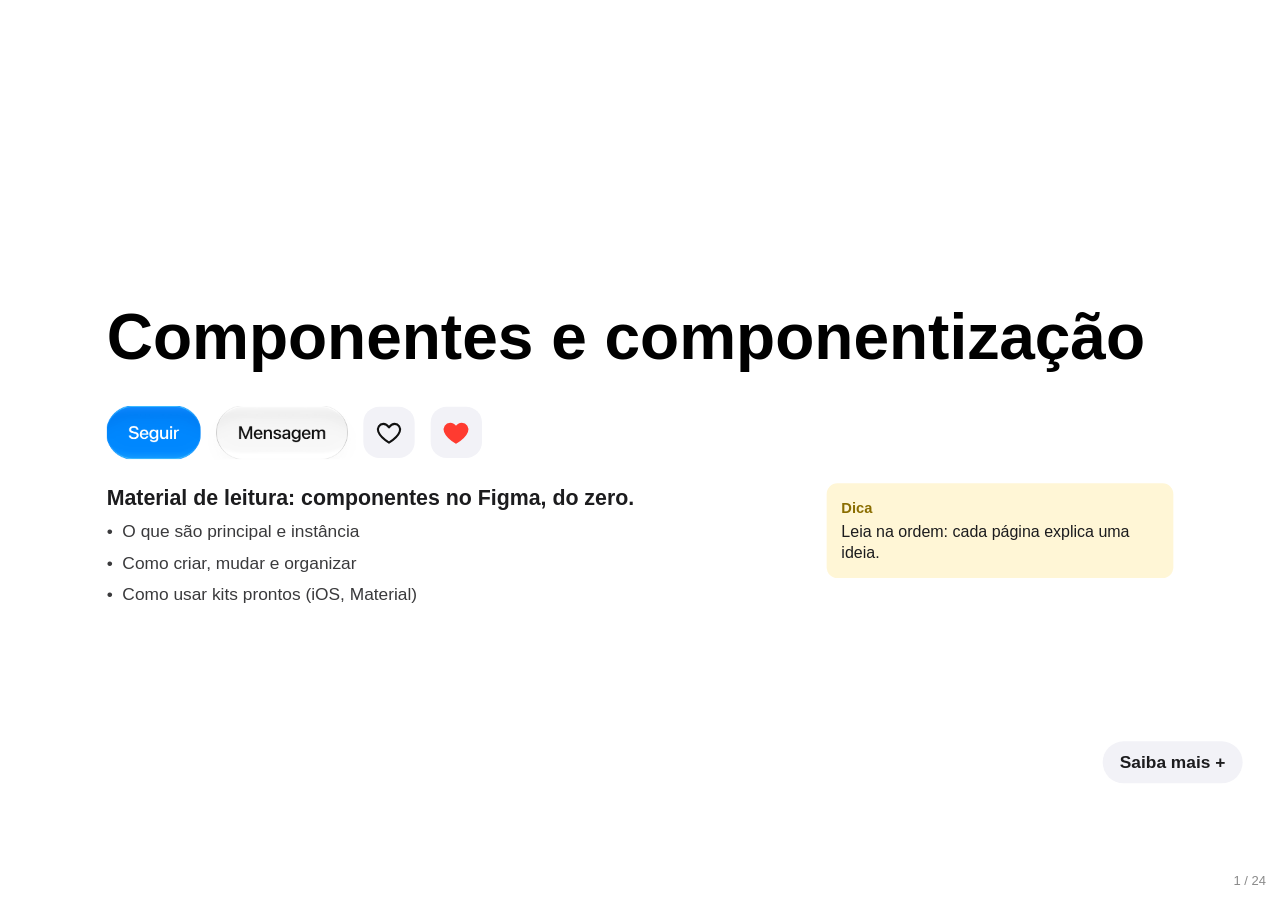
==== commit 25942e61: "Componentes: restore Saiba mais (closed by default) with rewritten study notes from Figma" ====
--- a/componentes/index.html
+++ b/componentes/index.html
@@ -7,111 +7,111 @@
 <link rel="icon" href="data:,">
 <link rel="stylesheet" href="assets/tw.css?v=594f7aa52d">
 <link rel="stylesheet" href="assets/motion.css?v=da39a3ee5e">
-<link rel="stylesheet" href="assets/deck.css?v=c1a4f4c7d9">
+<link rel="stylesheet" href="assets/deck.css?v=396ba86b80">
 </head>
 <body>
 <main id="deck" aria-live="polite">
 <div id="stage">
 <section class="slide" id="s1" data-fig="C01" aria-roledescription="slide" aria-label="1 — Componentes e componentização">
 <div class="frame"><div class="bg-white content-stretch flex flex-col gap-[48px] items-start justify-center pb-[100px] pt-[110px] px-[160px] relative size-full" data-name="C01 — Componentes e componentização" data-node-id="2223:875"><p class="[word-break:break-word] font-bold leading-[normal] not-italic relative shrink-0 text-[96px] text-black text-left w-[1600px]" data-node-id="2223:876">Componentes e componentização</p><div class="content-stretch flex flex-col gap-[36px] items-start relative shrink-0" data-name="Conteúdo" data-node-id="2240:964"><div class="content-stretch flex flex-col items-start relative shrink-0" data-name="Visual" data-node-id="2240:955"><div class="content-stretch flex gap-[24px] items-center overflow-clip relative shrink-0" data-name="Exemplos" data-node-id="2223:874"><div class="relative shrink-0" data-name="Button - Liquid Glass - Text" data-node-id="2223:854" style="width:141px;height:80.2px"><img alt="" src="assets/x-2223-854.png?v=27250c5a17" style="position:absolute;left:0px;top:0px;width:141.8px;height:80.2px;max-width:none"/></div><div class="relative shrink-0" data-name="Button - Liquid Glass - Text" data-node-id="2223:862" style="width:196px;height:80.2px"><img alt="" src="assets/x-2223-862.png?v=5904acb85d" style="position:absolute;left:-24px;top:0px;width:244px;height:80.2px;max-width:none"/></div><div aria-label="Curtir" aria-pressed="false" class="bg-[#f2f2f7] content-stretch flex items-center justify-center relative rounded-[24px] shrink-0 size-[76.8px]" data-like="" data-name="Botão Curtir" data-node-id="2223:868" role="button" tabindex="0"><div class="relative shrink-0 size-[41.6px] lk" data-name="Curtir" data-node-id="I2223:868;2052:725"><img alt="" class="off" src="assets/e4bf55612c11.svg?v=e4bf55612c"/><img alt="" class="on" src="assets/847714fc131d.svg?v=847714fc13"/></div></div><div aria-label="Curtir" aria-pressed="true" class="bg-[#f2f2f7] content-stretch flex items-center justify-center relative rounded-[24px] shrink-0 size-[76.8px] is-on" data-like="" data-name="Botão Curtir" data-node-id="2223:871" role="button" tabindex="0"><div class="relative shrink-0 size-[41.6px] lk" data-name="Curtido" data-node-id="I2223:871;2052:727"><img alt="" class="off" src="assets/e4bf55612c11.svg?v=e4bf55612c"/><img alt="" class="on" src="assets/847714fc131d.svg?v=847714fc13"/></div></div></div></div><div class="[word-break:break-word] content-stretch flex gap-[48px] items-start leading-[1.35] not-italic relative shrink-0 text-left w-[1600px]" data-name="Linha texto" data-node-id="2240:965"><div class="content-stretch flex flex-[1_0_0] flex-col gap-[12px] items-start min-w-px relative" data-name="Texto" data-node-id="2240:956"><p class="font-semibold relative shrink-0 text-[#1c1c1e] text-[32px] w-full" data-node-id="2240:957">Material de leitura: componentes no Figma, do zero.</p><p class="font-normal relative shrink-0 text-[#3a3a3c] text-[26px] w-full whitespace-pre-wrap" data-node-id="2240:958">•  O que são principal e instância</p><p class="font-normal relative shrink-0 text-[#3a3a3c] text-[26px] w-full whitespace-pre-wrap" data-node-id="2240:959">•  Como criar, mudar e organizar</p><p class="font-normal relative shrink-0 text-[#3a3a3c] text-[26px] w-full whitespace-pre-wrap" data-node-id="2240:960">•  Como usar kits prontos (iOS, Material)</p></div><div class="bg-[#fff6d6] content-stretch flex flex-col gap-[4px] items-start p-[22px] relative rounded-[16px] shrink-0 w-[520px]" data-name="Dica" data-node-id="2240:961"><p class="font-bold relative shrink-0 text-[#8a6d00] text-[22px] w-full" data-node-id="2240:962">Dica</p><p class="font-normal relative shrink-0 text-[#1c1c1e] text-[24px] w-full" data-node-id="2240:963">Leia na ordem: cada página explica uma ideia.</p></div></div></div></div></div>
-
+<details class="more"><summary>Saiba mais</summary><div class="more-body"><p>Este material é pra você ler no seu ritmo.</p><p><strong>Cada página traz uma ideia só:</strong> primeiro o que é, depois onde clicar e o que você vai ver.</p><p>Componente é a ferramenta do Figma que deixa você criar uma peça uma vez e reutilizar em vários lugares, mantendo tudo ligado. Ao longo das páginas você vai aprender a diferença entre principal e instância, como criar e mudar componentes, variantes, propriedades e como usar kits prontos como iOS e Material 3.</p><p><strong>Dica:</strong> deixe o Figma aberto ao lado e repita cada passo num arquivo de teste.</p><p><strong>Exercício:</strong> crie agora um arquivo novo chamado Teste componentes; você vai usá-lo nas próximas páginas.</p></div></details>
 </section>
 <section class="slide" id="s2" data-fig="C02" aria-roledescription="slide" aria-label="2 — Repetir na mão dá trabalho">
 <div class="frame"><div class="bg-white content-stretch flex flex-col gap-[48px] items-start justify-center pb-[100px] pt-[110px] px-[160px] relative size-full" data-node-id="2235:967" data-name="C02 — Repetir na mão dá trabalho"><p class="[word-break:break-word] font-bold leading-[normal] not-italic relative shrink-0 text-[#1c1c1e] text-[72px] text-left whitespace-nowrap" data-node-id="2235:982">Repetir na mão dá trabalho</p><div class="content-stretch flex flex-col gap-[36px] items-start relative shrink-0" data-node-id="2240:973" data-name="Conteúdo"><div class="content-stretch flex gap-[76.788px] items-center relative shrink-0" data-node-id="2235:983" data-name="Visual"><div class="content-stretch flex flex-col gap-[25.596px] items-start relative shrink-0" data-node-id="2235:984" data-name="6 botões desenhados"><div class="content-stretch flex gap-[25.596px] items-start relative shrink-0" data-node-id="2235:985" data-name="linha"><div class="bg-[#8e8e93] content-stretch flex items-start px-[32.251px] py-[17.917px] relative rounded-[17.917px] shrink-0" data-node-id="2235:986" data-name="Botão Comprar"><p class="[word-break:break-word] font-semibold leading-[normal] not-italic relative shrink-0 text-[35.834px] text-left text-white whitespace-nowrap" data-node-id="2235:987">Curtir</p></div><div class="bg-[#8e8e93] content-stretch flex items-start px-[32.251px] py-[17.917px] relative rounded-[17.917px] shrink-0" data-node-id="2235:988" data-name="Botão Comprar"><p class="[word-break:break-word] font-semibold leading-[normal] not-italic relative shrink-0 text-[35.834px] text-left text-white whitespace-nowrap" data-node-id="2235:989">Curtir</p></div><div class="bg-[#8e8e93] content-stretch flex items-start px-[32.251px] py-[17.917px] relative rounded-[17.917px] shrink-0" data-node-id="2235:990" data-name="Botão Comprar"><p class="[word-break:break-word] font-semibold leading-[normal] not-italic relative shrink-0 text-[35.834px] text-left text-white whitespace-nowrap" data-node-id="2235:991">Curtir</p></div></div><div class="content-stretch flex gap-[25.596px] items-start relative shrink-0" data-node-id="2235:992" data-name="linha"><div class="bg-[#8e8e93] content-stretch flex items-start px-[32.251px] py-[17.917px] relative rounded-[17.917px] shrink-0" data-node-id="2235:993" data-name="Botão Comprar"><p class="[word-break:break-word] font-semibold leading-[normal] not-italic relative shrink-0 text-[35.834px] text-left text-white whitespace-nowrap" data-node-id="2235:994">Curtir</p></div><div class="bg-[#8e8e93] content-stretch flex items-start px-[32.251px] py-[17.917px] relative rounded-[17.917px] shrink-0" data-node-id="2235:995" data-name="Botão Comprar"><p class="[word-break:break-word] font-semibold leading-[normal] not-italic relative shrink-0 text-[35.834px] text-left text-white whitespace-nowrap" data-node-id="2235:996">Curtir</p></div><div class="bg-[#8e8e93] content-stretch flex items-start px-[32.251px] py-[17.917px] relative rounded-[17.917px] shrink-0" data-node-id="2235:997" data-name="Botão Comprar"><p class="[word-break:break-word] font-semibold leading-[normal] not-italic relative shrink-0 text-[35.834px] text-left text-white whitespace-nowrap" data-node-id="2235:998">Curtir</p></div></div></div><p class="[word-break:break-word] font-bold leading-[normal] not-italic relative shrink-0 text-[#6b6b6b] text-[81.907px] text-left whitespace-nowrap" data-node-id="2235:999">→</p><div class="[word-break:break-word] bg-[#fde7ec] content-stretch flex flex-col gap-[20.477px] items-start leading-[normal] not-italic p-[46.073px] relative rounded-[35.834px] shrink-0 text-left w-[665.494px]" data-node-id="2235:1000" data-name="Card Mudou a cor?"><p class="font-bold relative shrink-0 text-[#1c1c1e] text-[46.073px] w-full" data-node-id="2235:1001">Mudou a cor?</p><p class="font-normal relative shrink-0 text-[#3a3a3c] text-[33.275px] w-full" data-node-id="2235:1002">Você troca nos 6, um por um. E sempre esquece algum.</p></div></div><div class="[word-break:break-word] content-stretch flex gap-[48px] items-start leading-[1.35] not-italic relative shrink-0 text-left w-[1600px]" data-node-id="2240:974" data-name="Linha texto"><div class="content-stretch flex flex-[1_0_0] flex-col gap-[12px] items-start min-w-px relative" data-node-id="2240:966" data-name="Texto"><p class="font-semibold relative shrink-0 text-[#1c1c1e] text-[32px] w-full" data-node-id="2240:967">Copiar e colar cria cópias soltas, sem ligação entre si.</p><p class="font-normal relative shrink-0 text-[#3a3a3c] text-[26px] w-full whitespace-pre-wrap" data-node-id="2240:968">•  Mudou a cor? Você troca uma por uma.</p><p class="font-normal relative shrink-0 text-[#3a3a3c] text-[26px] w-full whitespace-pre-wrap" data-node-id="2240:969">•  É fácil esquecer alguma.</p></div><div class="bg-[#fff6d6] content-stretch flex flex-col gap-[4px] items-start p-[22px] relative rounded-[16px] shrink-0 w-[520px]" data-node-id="2240:970" data-name="Dica"><p class="font-bold relative shrink-0 text-[#8a6d00] text-[22px] w-full" data-node-id="2240:971">Dica</p><p class="font-normal relative shrink-0 text-[#1c1c1e] text-[24px] w-full" data-node-id="2240:972">Componente resolve isso: muda uma vez, muda tudo.</p></div></div></div></div></div>
-
+<details class="more"><summary>Saiba mais</summary><div class="more-body"><p>Quando você copia (Ctrl+C / Cmd+C) e cola (Ctrl+V / Cmd+V) um botão, o Figma cria uma cópia solta: ela não sabe que veio do original. Se o botão aparece em 6 telas e você precisa trocar a cor, vai ter que selecionar e mudar os 6, um por um. Em projetos grandes isso vira dezenas de peças, e é aí que alguma fica esquecida com a cor antiga.</p><p><strong>Erro comum:</strong> achar que agrupar (Ctrl+G / Cmd+G) resolve.</p><p>Grupo só junta camadas, não liga cópias.</p><p><strong>Exercício:</strong> no seu arquivo de teste, desenhe um botão, cole 3 cópias e mude a cor de uma.</p><p>Repare que as outras não mudam. Na próxima página você vê como resolver isso.</p></div></details>
 </section>
 <section class="slide" id="s3" data-fig="C03" aria-roledescription="slide" aria-label="3 — O principal (main component)">
 <div class="frame"><div class="bg-white content-stretch flex flex-col gap-[48px] items-start justify-center pb-[100px] pt-[110px] px-[160px] relative size-full" data-node-id="2235:1005" data-name="C03 — Principal (main component)"><p class="[word-break:break-word] font-bold leading-[normal] not-italic relative shrink-0 text-[#1c1c1e] text-[72px] text-left whitespace-nowrap" data-node-id="2235:1020">O principal (main component)</p><div class="content-stretch flex flex-col gap-[36px] items-start relative shrink-0" data-node-id="2240:983" data-name="Conteúdo"><div class="content-stretch flex gap-[112px] items-center relative shrink-0" data-node-id="2235:1021" data-name="Visual"><div class="content-stretch flex flex-col gap-[22.4px] items-start relative shrink-0" data-node-id="2235:1022" data-name="Principal"><div class="content-stretch flex gap-[14px] items-center relative shrink-0" data-node-id="2235:1033" data-name="Rótulo Botão"><div class="content-stretch flex flex-col items-center relative shrink-0" data-node-id="2235:1023" data-name="Ícone 4 losangos"><div class="overflow-clip relative shrink-0 size-[19.6px]" data-node-id="2235:1024" data-name="Ícone principal"><div class="absolute flex items-center justify-center left-[2.86px] size-[13.859px] top-[2.87px]" data-node-id="2235:1025"><div class="-rotate-45 flex-none"><div class="bg-[#9747ff] relative size-[9.8px]" data-name="Rectangle"></div></div></div></div><div class="content-stretch flex items-start relative shrink-0" data-node-id="2235:1026" data-name="m"><div class="overflow-clip relative shrink-0 size-[19.6px]" data-node-id="2235:1027" data-name="Ícone principal"><div class="absolute flex items-center justify-center left-[2.86px] size-[13.859px] top-[2.87px]" data-node-id="2235:1028"><div class="-rotate-45 flex-none"><div class="bg-[#9747ff] relative size-[9.8px]" data-name="Rectangle"></div></div></div></div><div class="overflow-clip relative shrink-0 size-[19.6px]" data-node-id="2235:1029" data-name="Ícone principal"><div class="absolute flex items-center justify-center left-[2.86px] size-[13.859px] top-[2.87px]" data-node-id="2235:1030"><div class="-rotate-45 flex-none"><div class="bg-[#9747ff] relative size-[9.8px]" data-name="Rectangle"></div></div></div></div></div><div class="overflow-clip relative shrink-0 size-[19.6px]" data-node-id="2235:1031" data-name="Ícone principal"><div class="absolute flex items-center justify-center left-[2.86px] size-[13.859px] top-[2.87px]" data-node-id="2235:1032"><div class="-rotate-45 flex-none"><div class="bg-[#9747ff] relative size-[9.8px]" data-name="Rectangle"></div></div></div></div></div><p class="[word-break:break-word] font-semibold leading-[normal] not-italic relative shrink-0 text-[#9747ff] text-[42px] text-left whitespace-nowrap" data-node-id="2235:1034">Botão</p></div><div class="border-[#9747ff] border-[4.2px] border-solid content-stretch flex items-start p-[28px] relative rounded-[16.8px] shrink-0" data-node-id="2235:1035" data-name="Moldura roxa"><div class="bg-[#0d99ff] content-stretch flex items-start px-[50.4px] py-[28px] relative rounded-[28px] shrink-0" data-node-id="2235:1036" data-name="Botão Comprar"><p class="[word-break:break-word] font-semibold leading-[normal] not-italic relative shrink-0 text-[56px] text-left text-white whitespace-nowrap" data-node-id="2235:1037">Curtir</p></div></div></div><div class="bg-white border-[#d1d1d6] border-[2.1px] border-solid content-stretch flex flex-col gap-[19.6px] items-start p-[33.6px] relative rounded-[22.4px] shrink-0 w-[588px]" data-node-id="2235:1050" data-name="Mock painel Layers"><p class="[word-break:break-word] font-bold leading-[normal] not-italic relative shrink-0 text-[#6b6b6b] text-[30.8px] text-left whitespace-nowrap" data-node-id="2235:1051">Layers</p><div class="content-stretch flex gap-[14px] items-center relative shrink-0" data-node-id="2235:1052" data-name="Rótulo Botão"><div class="content-stretch flex flex-col items-center relative shrink-0" data-node-id="2235:1038" data-name="Ícone 4 losangos"><div class="overflow-clip relative shrink-0 size-[19.6px]" data-node-id="2235:1039" data-name="Ícone principal"><div class="absolute flex items-center justify-center left-[2.86px] size-[13.859px] top-[2.87px]" data-node-id="2235:1040"><div class="-rotate-45 flex-none"><div class="bg-[#9747ff] relative size-[9.8px]" data-name="Rectangle"></div></div></div></div><div class="content-stretch flex items-start relative shrink-0" data-node-id="2235:1041" data-name="m"><div class="overflow-clip relative shrink-0 size-[19.6px]" data-node-id="2235:1042" data-name="Ícone principal"><div class="absolute flex items-center justify-center left-[2.86px] size-[13.859px] top-[2.87px]" data-node-id="2235:1043"><div class="-rotate-45 flex-none"><div class="bg-[#9747ff] relative size-[9.8px]" data-name="Rectangle"></div></div></div></div><div class="overflow-clip relative shrink-0 size-[19.6px]" data-node-id="2235:1044" data-name="Ícone principal"><div class="absolute flex items-center justify-center left-[2.86px] size-[13.859px] top-[2.87px]" data-node-id="2235:1045"><div class="-rotate-45 flex-none"><div class="bg-[#9747ff] relative size-[9.8px]" data-name="Rectangle"></div></div></div></div></div><div class="overflow-clip relative shrink-0 size-[19.6px]" data-node-id="2235:1046" data-name="Ícone principal"><div class="absolute flex items-center justify-center left-[2.86px] size-[13.859px] top-[2.87px]" data-node-id="2235:1047"><div class="-rotate-45 flex-none"><div class="bg-[#9747ff] relative size-[9.8px]" data-name="Rectangle"></div></div></div></div></div><p class="[word-break:break-word] font-semibold leading-[normal] not-italic relative shrink-0 text-[#9747ff] text-[36.4px] text-left whitespace-nowrap" data-node-id="2235:1053">Botão</p></div><div class="content-stretch flex gap-[14px] items-center relative shrink-0" data-node-id="2235:1054" data-name="Rótulo outras camadas…"><div class="overflow-clip relative shrink-0 size-[30.8px]" data-node-id="2235:1048" data-name="Ícone instância"><div class="absolute flex items-center justify-center left-[4.5px] size-[21.779px] top-[4.51px]" data-node-id="2235:1049"><div class="-rotate-45 flex-none"><div class="border-[#6b6b6b] border-[3.5px] border-solid relative size-[15.4px]" data-name="Rectangle"></div></div></div></div><p class="[word-break:break-word] font-semibold leading-[normal] not-italic relative shrink-0 text-[#6b6b6b] text-[36.4px] text-left whitespace-nowrap" data-node-id="2235:1055">outras camadas…</p></div></div></div><div class="[word-break:break-word] content-stretch flex gap-[48px] items-start leading-[1.35] not-italic relative shrink-0 text-left w-[1600px]" data-node-id="2240:984" data-name="Linha texto"><div class="content-stretch flex flex-[1_0_0] flex-col gap-[12px] items-start min-w-px relative" data-node-id="2240:975" data-name="Texto"><p class="font-semibold relative shrink-0 text-[#1c1c1e] text-[32px] w-full" data-node-id="2240:976">O principal (main component) é o original do componente.</p><p class="font-normal relative shrink-0 text-[#3a3a3c] text-[26px] w-full whitespace-pre-wrap" data-node-id="2240:977">•  No canvas: moldura roxa ao selecionar.</p><p class="font-normal relative shrink-0 text-[#3a3a3c] text-[26px] w-full whitespace-pre-wrap" data-node-id="2240:978">•  No painel Layers: ícone de 4 losangos.</p><p class="font-normal relative shrink-0 text-[#3a3a3c] text-[26px] w-full whitespace-pre-wrap" data-node-id="2240:979">•  O que você define nele vale pra todas as cópias.</p></div><div class="bg-[#fff6d6] content-stretch flex flex-col gap-[4px] items-start p-[22px] relative rounded-[16px] shrink-0 w-[520px]" data-node-id="2240:980" data-name="Dica"><p class="font-bold relative shrink-0 text-[#8a6d00] text-[22px] w-full" data-node-id="2240:981">Dica</p><p class="font-normal relative shrink-0 text-[#1c1c1e] text-[24px] w-full" data-node-id="2240:982">Pense numa matriz: as cópias puxam tudo dela.</p></div></div></div></div></div>
-
+<details class="more"><summary>Saiba mais</summary><div class="more-body"><p>O principal (main component) é a versão original de um componente. Tudo que as cópias mostram vem dele: cores, textos, tamanhos, auto layout.</p><p><strong>Como reconhecer:</strong> ao selecionar, a moldura fica roxa no canvas, e no painel Layers ele tem um ícone de quatro losangos.</p><p>No topo do painel da direita aparece o nome do componente. Por que roxo? É a cor que o Figma usa pra tudo que é componente, assim você bate o olho e sabe.</p><p><strong>Erro comum:</strong> usar o principal direto nas telas e depois apagá-lo sem querer.</p><p>Guarde os principais num lugar separado.</p><p><strong>Exercício:</strong> no arquivo de teste, procure no Layers algum ícone de quatro losangos; se não houver, você vai criar um daqui a pouco.</p></div></details>
 </section>
 <section class="slide" id="s4" data-fig="C04" aria-roledescription="slide" aria-label="4 — A instância (instance)">
 <div class="frame"><div class="bg-white content-stretch flex flex-col gap-[48px] items-start justify-center pb-[100px] pt-[110px] px-[160px] relative size-full" data-node-id="2235:1058" data-name="C04 — Instância (instance)"><p class="[word-break:break-word] font-bold leading-[normal] not-italic relative shrink-0 text-[#1c1c1e] text-[72px] text-left whitespace-nowrap" data-node-id="2235:1073">A instância (instance)</p><div class="content-stretch flex flex-col gap-[36px] items-start relative shrink-0" data-node-id="2240:992" data-name="Conteúdo"><div class="content-stretch flex gap-[98.16px] items-center relative shrink-0" data-node-id="2235:1074" data-name="Visual"><div class="content-stretch flex flex-col gap-[29.448px] items-start relative shrink-0" data-node-id="2235:1075" data-name="Instâncias"><div class="content-stretch flex gap-[12.27px] items-center relative shrink-0" data-node-id="2235:1078" data-name="Rótulo 3 instâncias do Botão"><div class="overflow-clip relative shrink-0 size-[34.356px]" data-node-id="2235:1076" data-name="Ícone instância"><div class="absolute flex items-center justify-center left-[5.02px] size-[24.293px] top-[5.03px]" data-node-id="2235:1077"><div class="-rotate-45 flex-none"><div class="border-[#9747ff] border-[3.067px] border-solid relative size-[17.178px]" data-name="Rectangle"></div></div></div></div><p class="[word-break:break-word] font-semibold leading-[normal] not-italic relative shrink-0 text-[#9747ff] text-[36.81px] text-left whitespace-nowrap" data-node-id="2235:1079">3 instâncias do Botão</p></div><div class="content-stretch flex gap-[29.448px] items-start relative shrink-0" data-node-id="2235:1080" data-name="linha"><div class="bg-[#007aff] content-stretch flex h-[114.847px] items-center justify-center overflow-clip relative rounded-[26px] shrink-0 w-[309.202px]" data-node-id="2235:1081" data-name="Botão"><p class="[word-break:break-word] font-semibold leading-[normal] not-italic relative shrink-0 text-[48.59px] text-left text-white whitespace-nowrap" data-node-id="I2235:1081;2042:789">Curtir</p></div><div class="bg-[#007aff] content-stretch flex h-[114.847px] items-center justify-center overflow-clip relative rounded-[26px] shrink-0 w-[309.202px]" data-node-id="2235:1083" data-name="Botão"><p class="[word-break:break-word] font-semibold leading-[normal] not-italic relative shrink-0 text-[48.59px] text-left text-white whitespace-nowrap" data-node-id="I2235:1083;2042:789">Curtir</p></div><div class="bg-[#007aff] content-stretch flex h-[114.847px] items-center justify-center overflow-clip relative rounded-[26px] shrink-0 w-[309.202px]" data-node-id="2235:1085" data-name="Botão"><p class="[word-break:break-word] font-semibold leading-[normal] not-italic relative shrink-0 text-[48.59px] text-left text-white whitespace-nowrap" data-node-id="I2235:1085;2042:789">Curtir</p></div></div></div><div class="bg-white border-[#d1d1d6] border-[1.84px] border-solid content-stretch flex flex-col gap-[17.178px] items-start p-[29.448px] relative rounded-[19.632px] shrink-0 w-[515.337px]" data-node-id="2235:1093" data-name="Mock painel Layers"><p class="[word-break:break-word] font-bold leading-[normal] not-italic relative shrink-0 text-[#6b6b6b] text-[26.994px] text-left whitespace-nowrap" data-node-id="2235:1094">Layers</p><div class="content-stretch flex gap-[12.27px] items-center relative shrink-0" data-node-id="2235:1095" data-name="Rótulo Botão"><div class="overflow-clip relative shrink-0 size-[26.994px]" data-node-id="2235:1087" data-name="Ícone instância"><div class="absolute flex items-center justify-center left-[3.94px] size-[19.088px] top-[3.95px]" data-node-id="2235:1088"><div class="-rotate-45 flex-none"><div class="border-[#9747ff] border-[3.067px] border-solid relative size-[13.497px]" data-name="Rectangle"></div></div></div></div><p class="[word-break:break-word] font-semibold leading-[normal] not-italic relative shrink-0 text-[#9747ff] text-[31.902px] text-left whitespace-nowrap" data-node-id="2235:1096">Botão</p></div><div class="content-stretch flex gap-[12.27px] items-center relative shrink-0" data-node-id="2235:1097" data-name="Rótulo Botão"><div class="overflow-clip relative shrink-0 size-[26.994px]" data-node-id="2235:1089" data-name="Ícone instância"><div class="absolute flex items-center justify-center left-[3.94px] size-[19.088px] top-[3.95px]" data-node-id="2235:1090"><div class="-rotate-45 flex-none"><div class="border-[#9747ff] border-[3.067px] border-solid relative size-[13.497px]" data-name="Rectangle"></div></div></div></div><p class="[word-break:break-word] font-semibold leading-[normal] not-italic relative shrink-0 text-[#9747ff] text-[31.902px] text-left whitespace-nowrap" data-node-id="2235:1098">Botão</p></div><div class="content-stretch flex gap-[12.27px] items-center relative shrink-0" data-node-id="2235:1099" data-name="Rótulo Botão"><div class="overflow-clip relative shrink-0 size-[26.994px]" data-node-id="2235:1091" data-name="Ícone instância"><div class="absolute flex items-center justify-center left-[3.94px] size-[19.088px] top-[3.95px]" data-node-id="2235:1092"><div class="-rotate-45 flex-none"><div class="border-[#9747ff] border-[3.067px] border-solid relative size-[13.497px]" data-name="Rectangle"></div></div></div></div><p class="[word-break:break-word] font-semibold leading-[normal] not-italic relative shrink-0 text-[#9747ff] text-[31.902px] text-left whitespace-nowrap" data-node-id="2235:1100">Botão</p></div></div></div><div class="[word-break:break-word] content-stretch flex gap-[48px] items-start leading-[1.35] not-italic relative shrink-0 text-left w-[1600px]" data-node-id="2240:993" data-name="Linha texto"><div class="content-stretch flex flex-[1_0_0] flex-col gap-[12px] items-start min-w-px relative" data-node-id="2240:985" data-name="Texto"><p class="font-semibold relative shrink-0 text-[#1c1c1e] text-[32px] w-full" data-node-id="2240:986">A instância (instance) é uma cópia ligada ao principal.</p><p class="font-normal relative shrink-0 text-[#3a3a3c] text-[26px] w-full whitespace-pre-wrap" data-node-id="2240:987">•  No Layers: losango só de contorno.</p><p class="font-normal relative shrink-0 text-[#3a3a3c] text-[26px] w-full whitespace-pre-wrap" data-node-id="2240:988">•  Selecionou? O nome do componente aparece no topo do painel da direita.</p></div><div class="bg-[#fff6d6] content-stretch flex flex-col gap-[4px] items-start p-[22px] relative rounded-[16px] shrink-0 w-[520px]" data-node-id="2240:989" data-name="Dica"><p class="font-bold relative shrink-0 text-[#8a6d00] text-[22px] w-full" data-node-id="2240:990">Dica</p><p class="font-normal relative shrink-0 text-[#1c1c1e] text-[24px] w-full" data-node-id="2240:991">Copiar e colar uma instância gera outra instância.</p></div></div></div></div></div>
-
+<details class="more"><summary>Saiba mais</summary><div class="more-body"><p>A instância (instance) é uma cópia ligada ao principal. Ela puxa tudo dele, e quando o principal muda, ela muda junto. No Layers, a instância tem um losango só de contorno (vazado). Ao selecionar, o painel da direita mostra o nome do componente e, às vezes, menus pra ajustar. Copiar e colar uma instância gera outra instância, ainda ligada.</p><p><strong>Por que isso importa:</strong> você pode usar o mesmo botão em 50 telas e continuar controlando todos de um lugar só.</p><p><strong>Erro comum:</strong> confundir instância com principal e editar a instância esperando que todas mudem.</p><p><strong>Exercício:</strong> selecione uma instância, clique com o botão direito e escolha Go to main component (Ctrl+Alt+Shift+K / Ctrl+Option+Cmd+K).</p><p>O Figma leva você até o principal.</p></div></details>
 </section>
 <section class="slide" id="s5" data-fig="C05" aria-roledescription="slide" aria-label="5 — Mudou o principal? Mudam todas">
 <div class="frame"><div class="bg-white content-stretch flex flex-col gap-[48px] items-start justify-center pb-[100px] pt-[110px] px-[160px] relative size-full" data-node-id="2235:1103" data-name="C05 — Mudou o principal, mudam todas"><p class="[word-break:break-word] font-bold leading-[normal] not-italic relative shrink-0 text-[#1c1c1e] text-[72px] text-left whitespace-nowrap" data-node-id="2235:1118">Mudou o principal? Mudam todas</p><div class="content-stretch flex flex-col gap-[36px] items-start relative shrink-0" data-node-id="2240:1002" data-name="Conteúdo"><div class="content-stretch flex flex-col gap-[50.4px] items-start relative shrink-0" data-node-id="2235:1119" data-name="Visual"><div class="content-stretch flex gap-[39.2px] items-center relative shrink-0" data-node-id="2235:1120" data-name="Antes"><p class="[word-break:break-word] font-bold leading-[normal] not-italic relative shrink-0 text-[#6b6b6b] text-[42px] text-left whitespace-nowrap" data-node-id="2235:1121">Antes</p><div class="border-[#9747ff] border-[4.2px] border-solid content-stretch flex items-start p-[19.6px] relative rounded-[16.8px] shrink-0" data-node-id="2235:1122" data-name="Moldura roxa"><div class="bg-[#0d99ff] content-stretch flex items-start px-[37.8px] py-[21px] relative rounded-[21px] shrink-0" data-node-id="2235:1123" data-name="Botão Comprar"><p class="[word-break:break-word] font-semibold leading-[normal] not-italic relative shrink-0 text-[42px] text-left text-white whitespace-nowrap" data-node-id="2235:1124">Curtir</p></div></div><p class="[word-break:break-word] font-bold leading-[normal] not-italic relative shrink-0 text-[#6b6b6b] text-[67.2px] text-left whitespace-nowrap" data-node-id="2235:1125">→</p><div class="bg-[#0d99ff] content-stretch flex items-start px-[37.8px] py-[21px] relative rounded-[21px] shrink-0" data-node-id="2235:1126" data-name="Botão Comprar"><p class="[word-break:break-word] font-semibold leading-[normal] not-italic relative shrink-0 text-[42px] text-left text-white whitespace-nowrap" data-node-id="2235:1127">Curtir</p></div><div class="bg-[#0d99ff] content-stretch flex items-start px-[37.8px] py-[21px] relative rounded-[21px] shrink-0" data-node-id="2235:1128" data-name="Botão Comprar"><p class="[word-break:break-word] font-semibold leading-[normal] not-italic relative shrink-0 text-[42px] text-left text-white whitespace-nowrap" data-node-id="2235:1129">Curtir</p></div><div class="bg-[#0d99ff] content-stretch flex items-start px-[37.8px] py-[21px] relative rounded-[21px] shrink-0" data-node-id="2235:1130" data-name="Botão Comprar"><p class="[word-break:break-word] font-semibold leading-[normal] not-italic relative shrink-0 text-[42px] text-left text-white whitespace-nowrap" data-node-id="2235:1131">Curtir</p></div></div><div class="content-stretch flex gap-[39.2px] items-center relative shrink-0" data-node-id="2235:1132" data-name="Depois"><p class="[word-break:break-word] font-bold leading-[normal] not-italic relative shrink-0 text-[#6b6b6b] text-[42px] text-left whitespace-nowrap" data-node-id="2235:1133">Depois</p><div class="border-[#9747ff] border-[4.2px] border-solid content-stretch flex items-start p-[19.6px] relative rounded-[16.8px] shrink-0" data-node-id="2235:1134" data-name="Moldura roxa"><div class="bg-[#34c759] content-stretch flex items-start px-[37.8px] py-[21px] relative rounded-[21px] shrink-0" data-node-id="2235:1135" data-name="Botão Comprar"><p class="[word-break:break-word] font-semibold leading-[normal] not-italic relative shrink-0 text-[42px] text-left text-white whitespace-nowrap" data-node-id="2235:1136">Curtir</p></div></div><p class="[word-break:break-word] font-bold leading-[normal] not-italic relative shrink-0 text-[#6b6b6b] text-[67.2px] text-left whitespace-nowrap" data-node-id="2235:1137">→</p><div class="bg-[#34c759] content-stretch flex items-start px-[37.8px] py-[21px] relative rounded-[21px] shrink-0" data-node-id="2235:1138" data-name="Botão Comprar"><p class="[word-break:break-word] font-semibold leading-[normal] not-italic relative shrink-0 text-[42px] text-left text-white whitespace-nowrap" data-node-id="2235:1139">Curtir</p></div><div class="bg-[#34c759] content-stretch flex items-start px-[37.8px] py-[21px] relative rounded-[21px] shrink-0" data-node-id="2235:1140" data-name="Botão Comprar"><p class="[word-break:break-word] font-semibold leading-[normal] not-italic relative shrink-0 text-[42px] text-left text-white whitespace-nowrap" data-node-id="2235:1141">Curtir</p></div><div class="bg-[#34c759] content-stretch flex items-start px-[37.8px] py-[21px] relative rounded-[21px] shrink-0" data-node-id="2235:1142" data-name="Botão Comprar"><p class="[word-break:break-word] font-semibold leading-[normal] not-italic relative shrink-0 text-[42px] text-left text-white whitespace-nowrap" data-node-id="2235:1143">Curtir</p></div></div></div><div class="[word-break:break-word] content-stretch flex gap-[48px] items-start leading-[1.35] not-italic relative shrink-0 text-left w-[1600px]" data-node-id="2240:1003" data-name="Linha texto"><div class="content-stretch flex flex-[1_0_0] flex-col gap-[12px] items-start min-w-px relative" data-node-id="2240:994" data-name="Texto"><p class="font-semibold relative shrink-0 text-[#1c1c1e] text-[32px] w-full" data-node-id="2240:995">Mude o principal: as instâncias do arquivo mudam na hora.</p><p class="font-normal relative shrink-0 text-[#3a3a3c] text-[26px] w-full whitespace-pre-wrap" data-node-id="2240:996">1.  Selecione o principal (roxo).</p><p class="font-normal relative shrink-0 text-[#3a3a3c] text-[26px] w-full whitespace-pre-wrap" data-node-id="2240:997">2.  Mude cor, texto ou tamanho.</p><p class="font-normal relative shrink-0 text-[#3a3a3c] text-[26px] w-full whitespace-pre-wrap" data-node-id="2240:998">3.  Veja as instâncias mudarem juntas.</p></div><div class="bg-[#fff6d6] content-stretch flex flex-col gap-[4px] items-start p-[22px] relative rounded-[16px] shrink-0 w-[520px]" data-node-id="2240:999" data-name="Dica"><p class="font-bold relative shrink-0 text-[#8a6d00] text-[22px] w-full" data-node-id="2240:1000">Dica</p><p class="font-normal relative shrink-0 text-[#1c1c1e] text-[24px] w-full" data-node-id="2240:1001">Em outros arquivos, precisa publicar (veja “Editou o principal? Publique”).</p></div></div></div></div></div>
-
+<details class="more"><summary>Saiba mais</summary><div class="more-body"><p>Este é o motivo de usar componentes. Quando você edita o principal, o Figma reaplica a mudança em todas as instâncias do mesmo arquivo, na hora. Vale pra cor de preenchimento, borda, fonte, tamanho, padding e gap do auto layout.</p><p><strong>Passos:</strong> </p><ol><li>selecione o principal (moldura roxa)</li><li>mude, por exemplo, o Fill no painel da direita</li><li>olhe as instâncias mudando sozinhas.</li></ol><p>Se o componente vem de uma biblioteca usada por outros arquivos, falta um passo: publicar.</p><p><strong>Erro comum:</strong> editar uma instância achando que é o principal; aí só ela muda.</p><p>Confira o ícone no Layers antes.</p><p><strong>Exercício:</strong> mude a cor do seu principal de teste e conte quantas instâncias acompanharam.</p></div></details>
 </section>
 <section class="slide" id="s6" data-fig="C06" aria-roledescription="slide" aria-label="6 — Quando vale virar componente?">
 <div class="frame"><div class="bg-white content-stretch flex flex-col gap-[48px] items-start justify-center pb-[100px] pt-[110px] px-[160px] relative size-full" data-node-id="2223:917" data-name="C06 — Quando componentizar"><p class="[word-break:break-word] font-bold leading-[normal] not-italic relative shrink-0 text-[#1c1c1e] text-[72px] text-left whitespace-nowrap" data-node-id="2239:971">Quando vale virar componente?</p><div class="content-stretch flex flex-col gap-[36px] items-start relative shrink-0" data-node-id="2240:1011" data-name="Conteúdo"><div class="content-stretch flex gap-[43.243px] items-start relative shrink-0" data-node-id="2239:972" data-name="Visual"><div class="bg-[#e6f6ec] content-stretch flex flex-col gap-[19.459px] items-start p-[43.243px] relative rounded-[30.27px] shrink-0 w-[778.378px]" data-node-id="2239:980" data-name="Card ✓  Vira componente"><p class="[word-break:break-word] font-bold leading-[normal] min-w-full not-italic relative shrink-0 text-[#1c1c1e] text-[43.243px] text-left w-[min-content] whitespace-pre-wrap" data-node-id="2239:981">✓  Vira componente</p><div class="content-stretch flex gap-[17.297px] items-start relative shrink-0" data-node-id="2239:973" data-name="3"><div class="bg-[#0d99ff] content-stretch flex items-start px-[35.027px] py-[19.459px] relative rounded-[19.459px] shrink-0" data-node-id="2239:974" data-name="Botão Curtir"><p class="[word-break:break-word] font-semibold leading-[normal] not-italic relative shrink-0 text-[38.919px] text-left text-white whitespace-nowrap" data-node-id="2239:975">Curtir</p></div><div class="bg-[#0d99ff] content-stretch flex items-start px-[35.027px] py-[19.459px] relative rounded-[19.459px] shrink-0" data-node-id="2239:976" data-name="Botão Curtir"><p class="[word-break:break-word] font-semibold leading-[normal] not-italic relative shrink-0 text-[38.919px] text-left text-white whitespace-nowrap" data-node-id="2239:977">Curtir</p></div><div class="bg-[#0d99ff] content-stretch flex items-start px-[35.027px] py-[19.459px] relative rounded-[19.459px] shrink-0" data-node-id="2239:978" data-name="Botão Curtir"><p class="[word-break:break-word] font-semibold leading-[normal] not-italic relative shrink-0 text-[38.919px] text-left text-white whitespace-nowrap" data-node-id="2239:979">Curtir</p></div></div><p class="[word-break:break-word] font-normal leading-[normal] min-w-full not-italic relative shrink-0 text-[#3a3a3c] text-[30.27px] text-left w-[min-content]" data-node-id="2239:982">Aparece 2 vezes ou mais.</p></div><div class="bg-[#fde7ec] content-stretch flex flex-col gap-[19.459px] items-start p-[43.243px] relative rounded-[30.27px] shrink-0 w-[778.378px]" data-node-id="2239:984" data-name="Card ✕  Não precisa"><p class="[word-break:break-word] font-bold leading-[normal] min-w-full not-italic relative shrink-0 text-[#1c1c1e] text-[43.243px] text-left w-[min-content] whitespace-pre-wrap" data-node-id="2239:985">✕  Não precisa</p><div class="bg-[#ffd7a8] h-[103.784px] relative rounded-[25.946px] shrink-0 w-[324.324px]" data-node-id="2239:983" data-name="Ilustração única"></div><p class="[word-break:break-word] font-normal leading-[normal] min-w-full not-italic relative shrink-0 text-[#3a3a3c] text-[30.27px] text-left w-[min-content]" data-node-id="2239:986">Peça única, que só aparece uma vez.</p></div></div><div class="[word-break:break-word] content-stretch flex gap-[48px] items-start leading-[1.35] not-italic relative shrink-0 text-left w-[1600px]" data-node-id="2240:1012" data-name="Linha texto"><div class="content-stretch flex flex-[1_0_0] flex-col gap-[12px] items-start min-w-px relative" data-node-id="2240:1004" data-name="Texto"><p class="font-semibold relative shrink-0 text-[#1c1c1e] text-[32px] w-full" data-node-id="2240:1005">Repetiu duas vezes ou mais? Vira componente.</p><p class="font-normal relative shrink-0 text-[#3a3a3c] text-[26px] w-full whitespace-pre-wrap" data-node-id="2240:1006">•  Também vale se a peça tem estados (normal, apertado, desativado).</p><p class="font-normal relative shrink-0 text-[#3a3a3c] text-[26px] w-full whitespace-pre-wrap" data-node-id="2240:1007">•  Ou se mudar uma exige mudar todas.</p></div><div class="bg-[#fff6d6] content-stretch flex flex-col gap-[4px] items-start p-[22px] relative rounded-[16px] shrink-0 w-[520px]" data-node-id="2240:1008" data-name="Dica"><p class="font-bold relative shrink-0 text-[#8a6d00] text-[22px] w-full" data-node-id="2240:1009">Dica</p><p class="font-normal relative shrink-0 text-[#1c1c1e] text-[24px] w-full" data-node-id="2240:1010">Peça única, como uma ilustração de capa, não precisa.</p></div></div></div></div></div>
-
+<details class="more"><summary>Saiba mais</summary><div class="more-body"><p>Nem tudo precisa ser componente.</p><p><strong>A regra prática:</strong> se a peça aparece duas vezes ou mais, transforme em componente.</p><p><strong>Exemplos:</strong> botões, campos de texto, cards, itens de lista, ícones, barras de navegação.</p><p><strong>Outros sinais fortes:</strong> a peça tem estados (normal, apertado, desativado) ou, se você mudar uma, todas precisam mudar.</p><p>Já uma ilustração única da capa ou um banner que aparece uma vez só não ganha nada virando componente; só fica mais difícil de editar.</p><p><strong>Erro comum:</strong> componentizar uma tela inteira logo de cara.</p><p>Comece pelas peças pequenas e vá subindo: botão, depois card que usa o botão.</p><p><strong>Exercício:</strong> olhe um app que você usa e liste 5 peças que se repetem.</p></div></details>
 </section>
 <section class="slide" id="s7" data-fig="C07" aria-roledescription="slide" aria-label="7 — Criar um componente">
 <div class="frame"><div class="bg-white content-stretch flex flex-col gap-[48px] items-start justify-center pb-[100px] pt-[110px] px-[160px] relative size-full" data-node-id="2223:942" data-name="C07 — Criar o seu componente"><p class="[word-break:break-word] font-bold leading-[normal] not-italic relative shrink-0 text-[#1c1c1e] text-[72px] text-left whitespace-nowrap" data-node-id="2239:988">Criar um componente</p><div class="content-stretch flex flex-col gap-[36px] items-start relative shrink-0" data-node-id="2240:1021" data-name="Conteúdo"><div class="content-stretch flex gap-[47.306px] items-center relative shrink-0" data-node-id="2239:989" data-name="Visual"><div class="content-stretch flex flex-col gap-[21.025px] items-center relative shrink-0" data-node-id="2239:990" data-name="1"><p class="[word-break:break-word] font-bold leading-[normal] not-italic relative shrink-0 text-[#1c1c1e] text-[42.05px] text-left whitespace-pre" data-node-id="2239:991">1  Selecione</p><div class="border-[#0d99ff] border-[3.942px] border-solid content-stretch flex items-start p-[21.025px] relative shrink-0" data-node-id="2239:992" data-name="Selecionado"><div class="bg-[#0d99ff] content-stretch flex items-start px-[42.576px] py-[23.653px] relative rounded-[23.653px] shrink-0" data-node-id="2239:993" data-name="Botão Curtir"><p class="[word-break:break-word] font-semibold leading-[normal] not-italic relative shrink-0 text-[47.306px] text-left text-white whitespace-nowrap" data-node-id="2239:994">Curtir</p></div></div></div><p class="[word-break:break-word] font-bold leading-[normal] not-italic relative shrink-0 text-[#6b6b6b] text-[84.1px] text-left whitespace-nowrap" data-node-id="2239:995">→</p><div class="content-stretch flex flex-col gap-[21.025px] items-center relative shrink-0" data-node-id="2239:996" data-name="2"><p class="[word-break:break-word] font-bold leading-[normal] not-italic relative shrink-0 text-[#1c1c1e] text-[42.05px] text-left whitespace-pre" data-node-id="2239:997">2  Aperte</p><div class="content-stretch flex gap-[10.512px] items-center relative shrink-0" data-node-id="2239:998" data-name="Atalho"><div class="bg-white border-[#d1d1d6] border-[2.628px] border-solid content-stretch flex items-start px-[23.653px] py-[15.769px] relative rounded-[13.141px] shrink-0" data-node-id="2239:999" data-name="Tecla Ctrl/Cmd"><p class="[word-break:break-word] font-semibold leading-[normal] not-italic relative shrink-0 text-[#1c1c1e] text-[44.678px] text-left whitespace-nowrap" data-node-id="2239:1000">Ctrl/Cmd</p></div><p class="[word-break:break-word] font-semibold leading-[normal] not-italic relative shrink-0 text-[#6b6b6b] text-[39.422px] text-left whitespace-nowrap" data-node-id="2239:1001">+</p><div class="bg-white border-[#d1d1d6] border-[2.628px] border-solid content-stretch flex items-start px-[23.653px] py-[15.769px] relative rounded-[13.141px] shrink-0" data-node-id="2239:1002" data-name="Tecla Alt/Option"><p class="[word-break:break-word] font-semibold leading-[normal] not-italic relative shrink-0 text-[#1c1c1e] text-[44.678px] text-left whitespace-nowrap" data-node-id="2239:1003">Alt/Option</p></div><p class="[word-break:break-word] font-semibold leading-[normal] not-italic relative shrink-0 text-[#6b6b6b] text-[39.422px] text-left whitespace-nowrap" data-node-id="2239:1004">+</p><div class="bg-white border-[#d1d1d6] border-[2.628px] border-solid content-stretch flex items-start px-[23.653px] py-[15.769px] relative rounded-[13.141px] shrink-0" data-node-id="2239:1005" data-name="Tecla K"><p class="[word-break:break-word] font-semibold leading-[normal] not-italic relative shrink-0 text-[#1c1c1e] text-[44.678px] text-left whitespace-nowrap" data-node-id="2239:1006">K</p></div></div><div class="[word-break:break-word] font-normal leading-[0] not-italic relative shrink-0 text-[#6b6b6b] text-[28.909px] text-left whitespace-nowrap" data-node-id="2239:1007"><p class="leading-[normal] mb-0">ou Create component,</p><p class="leading-[normal]">no topo do painel da direita</p></div></div><p class="[word-break:break-word] font-bold leading-[normal] not-italic relative shrink-0 text-[#6b6b6b] text-[84.1px] text-left whitespace-nowrap" data-node-id="2239:1008">→</p><div class="content-stretch flex flex-col gap-[21.025px] items-center relative shrink-0" data-node-id="2239:1009" data-name="3"><p class="[word-break:break-word] font-bold leading-[normal] not-italic relative shrink-0 text-[#1c1c1e] text-[42.05px] text-left whitespace-pre" data-node-id="2239:1010">3  Ficou roxo</p><div class="content-stretch flex gap-[13.141px] items-center relative shrink-0" data-node-id="2239:1021" data-name="Rótulo Botão"><div class="content-stretch flex flex-col items-center relative shrink-0" data-node-id="2239:1011" data-name="Ícone 4 losangos"><div class="overflow-clip relative shrink-0 size-[21.025px]" data-node-id="2239:1012" data-name="Ícone principal"><div class="absolute flex items-center justify-center left-[3.07px] size-[14.867px] top-[3.08px]" data-node-id="2239:1013"><div class="-rotate-45 flex-none"><div class="bg-[#9747ff] relative size-[10.512px]" data-name="Rectangle"></div></div></div></div><div class="content-stretch flex items-start relative shrink-0" data-node-id="2239:1014" data-name="m"><div class="overflow-clip relative shrink-0 size-[21.025px]" data-node-id="2239:1015" data-name="Ícone principal"><div class="absolute flex items-center justify-center left-[3.07px] size-[14.867px] top-[3.08px]" data-node-id="2239:1016"><div class="-rotate-45 flex-none"><div class="bg-[#9747ff] relative size-[10.512px]" data-name="Rectangle"></div></div></div></div><div class="overflow-clip relative shrink-0 size-[21.025px]" data-node-id="2239:1017" data-name="Ícone principal"><div class="absolute flex items-center justify-center left-[3.07px] size-[14.867px] top-[3.08px]" data-node-id="2239:1018"><div class="-rotate-45 flex-none"><div class="bg-[#9747ff] relative size-[10.512px]" data-name="Rectangle"></div></div></div></div></div><div class="overflow-clip relative shrink-0 size-[21.025px]" data-node-id="2239:1019" data-name="Ícone principal"><div class="absolute flex items-center justify-center left-[3.07px] size-[14.867px] top-[3.08px]" data-node-id="2239:1020"><div class="-rotate-45 flex-none"><div class="bg-[#9747ff] relative size-[10.512px]" data-name="Rectangle"></div></div></div></div></div><p class="[word-break:break-word] font-semibold leading-[normal] not-italic relative shrink-0 text-[#9747ff] text-[39.422px] text-left whitespace-nowrap" data-node-id="2239:1022">Botão</p></div><div class="border-[#9747ff] border-[3.942px] border-solid content-stretch flex items-start p-[21.025px] relative rounded-[13.141px] shrink-0" data-node-id="2239:1023" data-name="Moldura roxa"><div class="bg-[#0d99ff] content-stretch flex items-start px-[42.576px] py-[23.653px] relative rounded-[23.653px] shrink-0" data-node-id="2239:1024" data-name="Botão Curtir"><p class="[word-break:break-word] font-semibold leading-[normal] not-italic relative shrink-0 text-[47.306px] text-left text-white whitespace-nowrap" data-node-id="2239:1025">Curtir</p></div></div></div></div><div class="[word-break:break-word] content-stretch flex gap-[48px] items-start leading-[1.35] not-italic relative shrink-0 text-left w-[1600px]" data-node-id="2240:1022" data-name="Linha texto"><div class="content-stretch flex flex-[1_0_0] flex-col gap-[12px] items-start min-w-px relative" data-node-id="2240:1013" data-name="Texto"><p class="font-semibold relative shrink-0 text-[#1c1c1e] text-[32px] w-full" data-node-id="2240:1014">Qualquer frame pode virar um principal.</p><p class="font-normal relative shrink-0 text-[#3a3a3c] text-[26px] w-full whitespace-pre-wrap" data-node-id="2240:1015">1.  Selecione o frame da peça.</p><p class="font-normal relative shrink-0 text-[#3a3a3c] text-[26px] w-full whitespace-pre-wrap" data-node-id="2240:1016">2.  Aperte Ctrl+Alt+K (Mac: Cmd+Option+K) ou clique Create component, no topo do painel da direita.</p><p class="font-normal relative shrink-0 text-[#3a3a3c] text-[26px] w-full whitespace-pre-wrap" data-node-id="2240:1017">3.  A moldura fica roxa.</p></div><div class="bg-[#fff6d6] content-stretch flex flex-col gap-[4px] items-start p-[22px] relative rounded-[16px] shrink-0 w-[520px]" data-node-id="2240:1018" data-name="Dica"><p class="font-bold relative shrink-0 text-[#8a6d00] text-[22px] w-full" data-node-id="2240:1019">Dica</p><p class="font-normal relative shrink-0 text-[#1c1c1e] text-[24px] w-full" data-node-id="2240:1020">Monte a peça com auto layout antes.</p></div></div></div></div></div>
-
+<details class="more"><summary>Saiba mais</summary><div class="more-body"><p>Qualquer frame, grupo ou camada pode virar um principal.</p><p><strong>Passos:</strong> </p><ol><li>monte a peça, de preferência com auto layout (Shift+A), pra ela se ajustar ao texto</li><li>selecione o frame externo</li><li>aperte Ctrl+Alt+K no Windows ou Cmd+Option+K no Mac, ou clique em Create component, no topo do painel da direita.</li></ol><p><strong>O que você vai ver:</strong> a moldura fica roxa e o ícone de quatro losangos aparece no Layers.</p><p>Pronto, isso é o principal.</p><p><strong>Erro comum:</strong> selecionar só o texto em vez do frame, e o componente fica sem o fundo.</p><p><strong>Desfazer na hora:</strong> Ctrl+Z / Cmd+Z.</p><p><strong>Exercício:</strong> crie um botão Curtir com auto layout e transforme em componente.</p></div></details>
 </section>
 <section class="slide" id="s8" data-fig="C08" aria-roledescription="slide" aria-label="8 — Três jeitos de criar uma instância">
 <div class="frame"><div class="bg-white content-stretch flex flex-col gap-[48px] items-start justify-center pb-[100px] pt-[110px] px-[160px] relative size-full" data-node-id="2235:1146" data-name="C08 — Três jeitos de criar uma instância"><p class="[word-break:break-word] font-bold leading-[normal] not-italic relative shrink-0 text-[#1c1c1e] text-[72px] text-left whitespace-nowrap" data-node-id="2235:1161">Três jeitos de criar uma instância</p><div class="content-stretch flex flex-col gap-[36px] items-start relative shrink-0" data-node-id="2240:1031" data-name="Conteúdo"><div class="content-stretch flex gap-[28.792px] items-start relative shrink-0" data-node-id="2235:1162" data-name="Visual"><div class="bg-[#ede7ff] content-stretch flex flex-col gap-[16.452px] items-start p-[37.018px] relative rounded-[28.792px] shrink-0 w-[514.139px]" data-node-id="2235:1169" data-name="Card Duplicar"><p class="[word-break:break-word] font-bold leading-[normal] min-w-full not-italic relative shrink-0 text-[#1c1c1e] text-[37.018px] text-left w-[min-content]" data-node-id="2235:1170">Duplicar</p><div class="content-stretch flex gap-[8.226px] items-center relative shrink-0" data-node-id="2235:1163" data-name="Atalho"><div class="bg-white border-[#d1d1d6] border-[2.057px] border-solid content-stretch flex items-start px-[16.452px] py-[10.283px] relative rounded-[10.283px] shrink-0" data-node-id="2235:1164" data-name="Tecla Ctrl/Cmd"><p class="[word-break:break-word] font-semibold leading-[normal] not-italic relative shrink-0 text-[#1c1c1e] text-[30.848px] text-left whitespace-nowrap" data-node-id="2235:1165">Ctrl/Cmd</p></div><p class="[word-break:break-word] font-semibold leading-[normal] not-italic relative shrink-0 text-[#6b6b6b] text-[28.792px] text-left whitespace-nowrap" data-node-id="2235:1166">+</p><div class="bg-white border-[#d1d1d6] border-[2.057px] border-solid content-stretch flex items-start px-[16.452px] py-[10.283px] relative rounded-[10.283px] shrink-0" data-node-id="2235:1167" data-name="Tecla D"><p class="[word-break:break-word] font-semibold leading-[normal] not-italic relative shrink-0 text-[#1c1c1e] text-[30.848px] text-left whitespace-nowrap" data-node-id="2235:1168">D</p></div></div><p class="[word-break:break-word] font-normal leading-[normal] min-w-full not-italic relative shrink-0 text-[#3a3a3c] text-[26.735px] text-left w-[min-content]" data-node-id="2235:1171">Selecione o principal e duplique.</p></div><div class="bg-[#e3f2ff] content-stretch flex flex-col gap-[16.452px] items-start p-[37.018px] relative rounded-[28.792px] shrink-0 w-[514.139px]" data-node-id="2235:1178" data-name="Card Arrastar com Alt"><p class="[word-break:break-word] font-bold leading-[normal] min-w-full not-italic relative shrink-0 text-[#1c1c1e] text-[37.018px] text-left w-[min-content]" data-node-id="2235:1179">Arrastar com Alt</p><div class="content-stretch flex gap-[8.226px] items-center relative shrink-0" data-node-id="2235:1172" data-name="Atalho"><div class="bg-white border-[#d1d1d6] border-[2.057px] border-solid content-stretch flex items-start px-[16.452px] py-[10.283px] relative rounded-[10.283px] shrink-0" data-node-id="2235:1173" data-name="Tecla Alt/Option"><p class="[word-break:break-word] font-semibold leading-[normal] not-italic relative shrink-0 text-[#1c1c1e] text-[30.848px] text-left whitespace-nowrap" data-node-id="2235:1174">Alt/Option</p></div><p class="[word-break:break-word] font-semibold leading-[normal] not-italic relative shrink-0 text-[#6b6b6b] text-[28.792px] text-left whitespace-nowrap" data-node-id="2235:1175">+</p><div class="bg-white border-[#d1d1d6] border-[2.057px] border-solid content-stretch flex items-start px-[16.452px] py-[10.283px] relative rounded-[10.283px] shrink-0" data-node-id="2235:1176" data-name="Tecla arrastar"><p class="[word-break:break-word] font-semibold leading-[normal] not-italic relative shrink-0 text-[#1c1c1e] text-[30.848px] text-left whitespace-nowrap" data-node-id="2235:1177">arrastar</p></div></div><p class="[word-break:break-word] font-normal leading-[normal] min-w-full not-italic relative shrink-0 text-[#3a3a3c] text-[26.735px] text-left w-[min-content]" data-node-id="2235:1180">Segure Alt (Option no Mac) e arraste o principal.</p></div><div class="bg-[#e6f6ec] content-stretch flex flex-col gap-[16.452px] items-start p-[37.018px] relative rounded-[28.792px] shrink-0 w-[514.139px]" data-node-id="2235:1187" data-name="Card Pelo Assets"><p class="[word-break:break-word] font-bold leading-[normal] min-w-full not-italic relative shrink-0 text-[#1c1c1e] text-[37.018px] text-left w-[min-content]" data-node-id="2235:1188">Pelo Assets</p><div class="content-stretch flex gap-[8.226px] items-center relative shrink-0" data-node-id="2235:1181" data-name="Atalho"><div class="bg-white border-[#d1d1d6] border-[2.057px] border-solid content-stretch flex items-start px-[16.452px] py-[10.283px] relative rounded-[10.283px] shrink-0" data-node-id="2235:1182" data-name="Tecla Alt/Option"><p class="[word-break:break-word] font-semibold leading-[normal] not-italic relative shrink-0 text-[#1c1c1e] text-[30.848px] text-left whitespace-nowrap" data-node-id="2235:1183">Alt/Option</p></div><p class="[word-break:break-word] font-semibold leading-[normal] not-italic relative shrink-0 text-[#6b6b6b] text-[28.792px] text-left whitespace-nowrap" data-node-id="2235:1184">+</p><div class="bg-white border-[#d1d1d6] border-[2.057px] border-solid content-stretch flex items-start px-[16.452px] py-[10.283px] relative rounded-[10.283px] shrink-0" data-node-id="2235:1185" data-name="Tecla 2"><p class="[word-break:break-word] font-semibold leading-[normal] not-italic relative shrink-0 text-[#1c1c1e] text-[30.848px] text-left whitespace-nowrap" data-node-id="2235:1186">2</p></div></div><p class="[word-break:break-word] font-normal leading-[normal] min-w-full not-italic relative shrink-0 text-[#3a3a3c] text-[26.735px] text-left w-[min-content]" data-node-id="2235:1189">Barra da esquerda → Assets → arraste o componente pro canvas.</p></div></div><div class="[word-break:break-word] content-stretch flex gap-[48px] items-start leading-[1.35] not-italic relative shrink-0 text-left w-[1600px]" data-node-id="2240:1032" data-name="Linha texto"><div class="content-stretch flex flex-[1_0_0] flex-col gap-[12px] items-start min-w-px relative" data-node-id="2240:1023" data-name="Texto"><p class="font-semibold relative shrink-0 text-[#1c1c1e] text-[32px] w-full" data-node-id="2240:1024">Três jeitos de pôr uma instância na tela.</p><p class="font-normal relative shrink-0 text-[#3a3a3c] text-[26px] w-full whitespace-pre-wrap" data-node-id="2240:1025">1.  Ctrl/Cmd+D duplica o principal.</p><p class="font-normal relative shrink-0 text-[#3a3a3c] text-[26px] w-full whitespace-pre-wrap" data-node-id="2240:1026">2.  Alt/Option + arrastar: solte o mouse antes da tecla.</p><p class="font-normal relative shrink-0 text-[#3a3a3c] text-[26px] w-full whitespace-pre-wrap" data-node-id="2240:1027">3.  Assets (Alt+2): arraste pro canvas.</p></div><div class="bg-[#fff6d6] content-stretch flex flex-col gap-[4px] items-start p-[22px] relative rounded-[16px] shrink-0 w-[520px]" data-node-id="2240:1028" data-name="Dica"><p class="font-bold relative shrink-0 text-[#8a6d00] text-[22px] w-full" data-node-id="2240:1029">Dica</p><p class="font-normal relative shrink-0 text-[#1c1c1e] text-[24px] w-full" data-node-id="2240:1030">Confira no Layers: losango de contorno = instância.</p></div></div></div></div></div>
-
+<details class="more"><summary>Saiba mais</summary><div class="more-body"><p>Há três jeitos de colocar uma instância na tela.</p><ol><li>Selecione o principal e duplique: Ctrl+D (Windows) ou Cmd+D (Mac).</li></ol><p>2) Segure Alt (Windows) ou Option (Mac) e arraste o principal; solte o mouse antes da tecla, senão você move o original. 3) Abra Assets na barra da esquerda (Alt+2 / Option+2), encontre o componente e arraste para o canvas. Copiar e colar uma instância também gera outra instância. Em todos os casos, confira no Layers: losango de contorno quer dizer instância.</p><p><strong>Erro comum:</strong> arrastar sem segurar Alt e acabar tirando o principal do lugar.</p><p><strong>Exercício:</strong> crie 3 instâncias do seu botão, uma por cada jeito.</p></div></details>
 </section>
 <section class="slide" id="s9" data-fig="C09" aria-roledescription="slide" aria-label="9 — A barra / cria pastas">
 <div class="frame"><div class="bg-white content-stretch flex flex-col gap-[48px] items-start justify-center pb-[100px] pt-[110px] px-[160px] relative size-full" data-node-id="2223:968" data-name="C09 — Nomes com barras"><p class="[word-break:break-word] font-bold leading-[normal] not-italic relative shrink-0 text-[#1c1c1e] text-[72px] text-left whitespace-nowrap" data-node-id="2239:1027">A barra / cria pastas</p><div class="content-stretch flex flex-col gap-[36px] items-start relative shrink-0" data-node-id="2240:1040" data-name="Conteúdo"><div class="content-stretch flex items-start relative shrink-0" data-node-id="2239:1028" data-name="Visual"><div class="content-stretch flex gap-[70.282px] items-center overflow-clip relative shrink-0" data-node-id="2223:967" data-name="Diagrama"><div class="content-stretch flex flex-col gap-[17.571px] items-start overflow-clip relative shrink-0" data-node-id="2223:964" data-name="Nomes"><div class="bg-[#f2f2f7] content-stretch flex items-start overflow-clip px-[22.591px] py-[12.55px] relative rounded-[1253.787px] shrink-0" data-node-id="2223:954" data-name="Chip"><p class="[word-break:break-word] font-semibold leading-[normal] not-italic relative shrink-0 text-[27.611px] text-black text-left whitespace-nowrap" data-node-id="2223:955">Botão/Curtir</p></div><div class="bg-[#f2f2f7] content-stretch flex items-start overflow-clip px-[22.591px] py-[12.55px] relative rounded-[1253.787px] shrink-0" data-node-id="2223:956" data-name="Chip"><p class="[word-break:break-word] font-semibold leading-[normal] not-italic relative shrink-0 text-[27.611px] text-black text-left whitespace-nowrap" data-node-id="2223:957">Botão/Não curtir</p></div><div class="bg-[#f2f2f7] content-stretch flex items-start overflow-clip px-[22.591px] py-[12.55px] relative rounded-[1253.787px] shrink-0" data-node-id="2223:958" data-name="Chip"><p class="[word-break:break-word] font-semibold leading-[normal] not-italic relative shrink-0 text-[27.611px] text-black text-left whitespace-nowrap" data-node-id="2223:959">Botão/Seguir</p></div><div class="bg-[#f2f2f7] content-stretch flex items-start overflow-clip px-[22.591px] py-[12.55px] relative rounded-[1253.787px] shrink-0" data-node-id="2223:960" data-name="Chip"><p class="[word-break:break-word] font-semibold leading-[normal] not-italic relative shrink-0 text-[27.611px] text-black text-left whitespace-nowrap" data-node-id="2223:961">Ícone/Coração</p></div><div class="bg-[#f2f2f7] content-stretch flex items-start overflow-clip px-[22.591px] py-[12.55px] relative rounded-[1253.787px] shrink-0" data-node-id="2223:962" data-name="Chip"><p class="[word-break:break-word] font-semibold leading-[normal] not-italic relative shrink-0 text-[27.611px] text-black text-left whitespace-nowrap" data-node-id="2223:963">Ícone/Voltar</p></div></div><div class="h-[50.202px] relative shrink-0 w-[150.605px]" data-node-id="2223:965" data-name="Seta"><img alt="" class="absolute block inset-0 max-w-none size-full" src="assets/c3fd8561b774.svg?v=c3fd8561b7"/></div><div class="[word-break:break-word] bg-[#1e1e1e] content-stretch flex flex-col gap-[12.55px] items-start leading-[normal] not-italic overflow-clip p-[30.121px] relative rounded-[20.081px] shrink-0 text-left w-[702.824px]" data-node-id="2223:945" data-name="Painel Assets"><p class="font-semibold relative shrink-0 text-[27.611px] text-white whitespace-nowrap" data-node-id="2223:946">Assets</p><p class="font-semibold relative shrink-0 text-[27.611px] text-white whitespace-nowrap" data-node-id="2223:947">▾ Botão</p><p class="font-medium relative shrink-0 text-[#bbb] text-[25.101px] whitespace-pre" data-node-id="2223:948">      ◆ Curtir</p><p class="font-medium relative shrink-0 text-[#bbb] text-[25.101px] whitespace-pre" data-node-id="2223:949">      ◆ Não curtir</p><p class="font-medium relative shrink-0 text-[#bbb] text-[25.101px] whitespace-pre" data-node-id="2223:950">      ◆ Seguir</p><p class="font-semibold relative shrink-0 text-[27.611px] text-white whitespace-nowrap" data-node-id="2223:951">▾ Ícone</p><p class="font-medium relative shrink-0 text-[#bbb] text-[25.101px] whitespace-pre" data-node-id="2223:952">      ◆ Coração</p><p class="font-medium relative shrink-0 text-[#bbb] text-[25.101px] whitespace-pre" data-node-id="2223:953">      ◆ Voltar</p></div></div></div><div class="[word-break:break-word] content-stretch flex gap-[48px] items-start leading-[1.35] not-italic relative shrink-0 text-left w-[1600px]" data-node-id="2240:1041" data-name="Linha texto"><div class="content-stretch flex flex-[1_0_0] flex-col gap-[12px] items-start min-w-px relative" data-node-id="2240:1033" data-name="Texto"><p class="font-semibold relative shrink-0 text-[#1c1c1e] text-[32px] w-full" data-node-id="2240:1034">A barra / no nome cria pastas no painel Assets.</p><p class="font-normal relative shrink-0 text-[#3a3a3c] text-[26px] w-full whitespace-pre-wrap" data-node-id="2240:1035">•  Duplo clique no nome da camada pra renomear.</p><p class="font-normal relative shrink-0 text-[#3a3a3c] text-[26px] w-full whitespace-pre-wrap" data-node-id="2240:1036">•  Botão/Curtir → pasta Botão, item Curtir.</p></div><div class="bg-[#fff6d6] content-stretch flex flex-col gap-[4px] items-start p-[22px] relative rounded-[16px] shrink-0 w-[520px]" data-node-id="2240:1037" data-name="Dica"><p class="font-bold relative shrink-0 text-[#8a6d00] text-[22px] w-full" data-node-id="2240:1038">Dica</p><p class="font-normal relative shrink-0 text-[#1c1c1e] text-[24px] w-full" data-node-id="2240:1039">Com muitos componentes, é isso que te faz achar as coisas.</p></div></div></div></div></div>
-
+<details class="more"><summary>Saiba mais</summary><div class="more-body"><p>O nome do componente organiza o painel Assets. Cada barra / cria um nível de pasta. Botão/Curtir aparece como a pasta Botão com o item Curtir dentro; Botão/Seguir vai pra mesma pasta. Ícone/Coração vai pra pasta Ícone.</p><p><strong>Para renomear:</strong> dê duplo clique no nome da camada no Layers, ou selecione e aperte Ctrl+R / Cmd+R.</p><p><strong>Por que importa:</strong> quando você tiver dezenas de componentes, achar as coisas pela busca e pelas pastas economiza muito tempo, e trocar instâncias fica mais fácil porque o Figma agrupa os parecidos.</p><p><strong>Erro comum:</strong> nomes genéricos como Frame 12.</p><p><strong>Exercício:</strong> renomeie seus componentes de teste para Botão/Curtir e Botão/Seguir e veja a pasta aparecer no Assets.</p></div></details>
 </section>
 <section class="slide" id="s10" data-fig="C10" aria-roledescription="slide" aria-label="10 — Override: mudar só uma instância">
 <div class="frame"><div class="bg-white content-stretch flex flex-col gap-[48px] items-start justify-center pb-[100px] pt-[110px] px-[160px] relative size-full" data-node-id="2224:991" data-name="C10 — Overrides: o que muda e o que fica"><p class="[word-break:break-word] font-bold leading-[normal] not-italic relative shrink-0 text-[#1c1c1e] text-[72px] text-left whitespace-nowrap" data-node-id="2239:1030">Override: mudar só uma instância</p><div class="content-stretch flex flex-col gap-[36px] items-start relative shrink-0" data-node-id="2240:1049" data-name="Conteúdo"><div class="content-stretch flex gap-[67.2px] items-end relative shrink-0" data-node-id="2239:1031" data-name="Visual"><div class="content-stretch flex flex-col gap-[22.4px] items-center relative shrink-0" data-node-id="2239:1038" data-name="Col igual ao principal"><div class="bg-[#007aff] content-stretch flex h-[145.6px] items-center justify-center overflow-clip relative rounded-[26px] shrink-0 w-[392px]" data-node-id="2239:1032" data-name="Botão"><p class="[word-break:break-word] font-semibold leading-[normal] not-italic relative shrink-0 text-[61.6px] text-left text-white whitespace-nowrap" data-node-id="I2239:1032;2042:789">Curtir</p></div><p class="[word-break:break-word] font-semibold leading-[normal] not-italic relative shrink-0 text-[#6b6b6b] text-[39.2px] text-left whitespace-nowrap" data-node-id="2239:1039">igual ao principal</p></div><div class="content-stretch flex flex-col gap-[22.4px] items-center relative shrink-0" data-node-id="2239:1040" data-name="Col texto mudado"><div class="bg-[#007aff] content-stretch flex h-[145.6px] items-center justify-center overflow-clip relative rounded-[26px] shrink-0 w-[392px]" data-node-id="2239:1034" data-name="Botão"><p class="[word-break:break-word] font-semibold leading-[normal] not-italic relative shrink-0 text-[61.6px] text-left text-white whitespace-nowrap" data-node-id="I2239:1034;2042:789">Amei</p></div><p class="[word-break:break-word] font-semibold leading-[normal] not-italic relative shrink-0 text-[#9747ff] text-[39.2px] text-left whitespace-nowrap" data-node-id="2239:1041">texto mudado</p></div><div class="content-stretch flex flex-col gap-[22.4px] items-center relative shrink-0" data-node-id="2239:1042" data-name="Col cor mudada"><div class="bg-[#ff2d55] content-stretch flex h-[145.6px] items-center justify-center overflow-clip relative rounded-[26px] shrink-0 w-[392px]" data-node-id="2239:1036" data-name="Botão"><p class="[word-break:break-word] font-semibold leading-[normal] not-italic relative shrink-0 text-[61.6px] text-left text-white whitespace-nowrap" data-node-id="I2239:1036;2042:789">Curtir</p></div><p class="[word-break:break-word] font-semibold leading-[normal] not-italic relative shrink-0 text-[#9747ff] text-[39.2px] text-left whitespace-nowrap" data-node-id="2239:1043">cor mudada</p></div></div><div class="[word-break:break-word] content-stretch flex gap-[48px] items-start leading-[1.35] not-italic relative shrink-0 text-left w-[1600px]" data-node-id="2240:1050" data-name="Linha texto"><div class="content-stretch flex flex-[1_0_0] flex-col gap-[12px] items-start min-w-px relative" data-node-id="2240:1042" data-name="Texto"><p class="font-semibold relative shrink-0 text-[#1c1c1e] text-[32px] w-full" data-node-id="2240:1043">Override é uma mudança feita só numa instância.</p><p class="font-normal relative shrink-0 text-[#3a3a3c] text-[26px] w-full whitespace-pre-wrap" data-node-id="2240:1044">1.  Duplo clique no texto pra trocar.</p><p class="font-normal relative shrink-0 text-[#3a3a3c] text-[26px] w-full whitespace-pre-wrap" data-node-id="2240:1045">2.  Ou mude a cor em Fill, no painel da direita.</p></div><div class="bg-[#fff6d6] content-stretch flex flex-col gap-[4px] items-start p-[22px] relative rounded-[16px] shrink-0 w-[520px]" data-node-id="2240:1046" data-name="Dica"><p class="font-bold relative shrink-0 text-[#8a6d00] text-[22px] w-full" data-node-id="2240:1047">Dica</p><p class="font-normal relative shrink-0 text-[#1c1c1e] text-[24px] w-full" data-node-id="2240:1048">O que você não mudou continua seguindo o principal.</p></div></div></div></div></div>
-
+<details class="more"><summary>Saiba mais</summary><div class="more-body"><p>Override é uma mudança feita só numa instância. Ela continua ligada ao principal: tudo que você não mudou segue o original. Você pode trocar texto, fonte, cor de preenchimento e de borda, sombras e trocar ícones internos.</p><p><strong>Passos:</strong> dê duplo clique no texto da instância e digite, ou selecione a instância e mude o Fill no painel da direita.</p><p>O Figma guarda essa diferença. Se depois o principal mudar o tamanho, sua instância muda o tamanho mas mantém o texto que você escreveu.</p><p><strong>Erro comum:</strong> achar que fazer override quebra a ligação; não quebra.</p><p><strong>Exercício:</strong> crie 3 instâncias do botão, mude o texto de uma para Amei e a cor de outra.</p><p>Depois mude o raio de borda do principal e veja as três seguirem.</p></div></details>
 </section>
 <section class="slide" id="s11" data-fig="C11" aria-roledescription="slide" aria-label="11 — O que a instância deixa (e não deixa) mudar">
 <div class="frame"><div class="bg-white content-stretch flex flex-col gap-[48px] items-start justify-center pb-[100px] pt-[110px] px-[160px] relative size-full" data-node-id="2235:1192" data-name="C11 — O que a instância não deixa mudar"><p class="[word-break:break-word] font-bold leading-[normal] not-italic relative shrink-0 text-[#1c1c1e] text-[72px] text-left whitespace-nowrap" data-node-id="2235:1207">O que a instância deixa (e não deixa) mudar</p><div class="content-stretch flex flex-col gap-[36px] items-start relative shrink-0" data-node-id="2240:1056" data-name="Conteúdo"><div class="[word-break:break-word] content-stretch flex gap-[29.708px] items-start not-italic relative shrink-0 text-left" data-node-id="2235:1208" data-name="Visual"><div class="bg-[#e6f6ec] content-stretch flex flex-col gap-[16.976px] items-start p-[38.196px] relative rounded-[29.708px] shrink-0 w-[785.146px]" data-node-id="2235:1209" data-name="Card ✓  Pode mudar"><p class="font-bold leading-[normal] relative shrink-0 text-[#1c1c1e] text-[38.196px] w-full whitespace-pre-wrap" data-node-id="2235:1210">✓  Pode mudar</p><div class="font-normal leading-[0] relative shrink-0 text-[#3a3a3c] text-[27.586px] w-full" data-node-id="2235:1211"><p class="leading-[normal] mb-0">Texto e fonte</p><p class="leading-[normal] mb-0">Cor de preenchimento e borda</p><p class="leading-[normal] mb-0">Sombra e desfoque</p><p class="leading-[normal]">Trocar um ícone (swap)</p></div></div><div class="bg-[#fde7ec] content-stretch flex flex-col gap-[16.976px] items-start p-[38.196px] relative rounded-[29.708px] shrink-0 w-[785.146px]" data-node-id="2235:1212" data-name="Card ✕  Não pode mudar"><p class="font-bold leading-[normal] relative shrink-0 text-[#1c1c1e] text-[38.196px] w-full whitespace-pre-wrap" data-node-id="2235:1213">✕  Não pode mudar</p><div class="font-normal leading-[0] relative shrink-0 text-[#3a3a3c] text-[27.586px] w-full" data-node-id="2235:1214"><p class="leading-[normal] mb-0">Adicionar ou apagar camadas</p><p class="leading-[normal] mb-0">Mudar a ordem das camadas</p><p class="leading-[normal]">Mover camadas dentro do auto layout</p></div></div></div><div class="content-stretch flex gap-[48px] items-start relative shrink-0 w-[1600px]" data-node-id="2240:1057" data-name="Linha texto"><div class="content-stretch flex flex-[1_0_0] flex-col items-start min-w-px relative" data-node-id="2240:1051" data-name="Texto"><p class="[word-break:break-word] font-semibold leading-[1.35] not-italic relative shrink-0 text-[#1c1c1e] text-[32px] text-left w-full" data-node-id="2240:1052">A instância deixa mudar a aparência, não a estrutura.</p></div><div class="[word-break:break-word] bg-[#fff6d6] content-stretch flex flex-col gap-[4px] items-start leading-[1.35] not-italic p-[22px] relative rounded-[16px] shrink-0 text-left w-[520px]" data-node-id="2240:1053" data-name="Dica"><p class="font-bold relative shrink-0 text-[#8a6d00] text-[22px] w-full" data-node-id="2240:1054">Dica</p><p class="font-normal relative shrink-0 text-[#1c1c1e] text-[24px] w-full" data-node-id="2240:1055">Precisa mudar a estrutura? Mude o principal ou faça detach.</p></div></div></div></div></div>
-
+<details class="more"><summary>Saiba mais</summary><div class="more-body"><p>A instância deixa mudar a aparência, mas a estrutura pertence ao principal.</p><p><strong>Pode:</strong> texto e fonte, cores de preenchimento e borda, sombra e desfoque, trocar um ícone interno, nome da camada.</p><p><strong>Não pode:</strong> adicionar ou apagar camadas, mudar a ordem delas, mover itens dentro do auto layout, mudar constraints.</p><p><strong>Por quê:</strong> se cada instância tivesse uma estrutura diferente, o Figma não conseguiria mais aplicar as mudanças do principal.</p><p>Se precisar mudar a estrutura, edite o principal (vale pra todas) ou faça detach (só aquela, mas perde a ligação).</p><p><strong>Dica:</strong> em vez de apagar uma camada, esconda-a; ocultar é permitido.</p><p><strong>Exercício:</strong> tente arrastar uma camada para fora de uma instância e veja o Figma impedir.</p></div></details>
 </section>
 <section class="slide" id="s12" data-fig="C12" aria-roledescription="slide" aria-label="12 — Desfazer ou levar pro principal">
 <div class="frame"><div class="bg-white content-stretch flex flex-col gap-[48px] items-start justify-center pb-[100px] pt-[110px] px-[160px] relative size-full" data-node-id="2235:1217" data-name="C12 — Reset e Push"><p class="[word-break:break-word] font-bold leading-[normal] not-italic relative shrink-0 text-[#1c1c1e] text-[72px] text-left whitespace-nowrap" data-node-id="2235:1232">Desfazer ou levar pro principal</p><div class="content-stretch flex flex-col gap-[36px] items-start relative shrink-0" data-node-id="2240:1066" data-name="Conteúdo"><div class="content-stretch flex gap-[63.356px] items-center relative shrink-0" data-node-id="2235:1233" data-name="Visual"><div class="bg-white border-[#d1d1d6] border-[1.584px] border-solid content-stretch flex flex-col gap-[14.783px] items-start p-[25.342px] relative rounded-[16.895px] shrink-0 w-[549.084px]" data-node-id="2235:1234" data-name="Mock painel direita"><div class="content-stretch flex gap-[10.559px] items-center relative shrink-0" data-node-id="2235:1237" data-name="Rótulo Botão   ⋯"><div class="overflow-clip relative shrink-0 size-[25.342px]" data-node-id="2235:1235" data-name="Ícone instância"><div class="absolute flex items-center justify-center left-[3.7px] size-[17.92px] top-[3.71px]" data-node-id="2235:1236"><div class="-rotate-45 flex-none"><div class="border-[#9747ff] border-[2.64px] border-solid relative size-[12.671px]" data-name="Rectangle"></div></div></div></div><p class="[word-break:break-word] font-semibold leading-[normal] not-italic relative shrink-0 text-[#9747ff] text-[29.566px] text-left whitespace-pre" data-node-id="2235:1238">Botão   ⋯</p></div><div class="[word-break:break-word] bg-[#1c1c1e] content-stretch flex flex-col font-semibold gap-[10.559px] items-start leading-[normal] not-italic p-[16.895px] relative rounded-[12.671px] shrink-0 text-[25.342px] text-left text-white w-full whitespace-nowrap" data-node-id="2235:1239" data-name="Menu"><p class="relative shrink-0" data-node-id="2235:1240">Reset all changes</p><p class="relative shrink-0" data-node-id="2235:1241">Push changes to main component</p></div></div><div class="[word-break:break-word] content-stretch flex flex-col gap-[21.119px] items-start leading-[normal] not-italic relative shrink-0 text-left" data-node-id="2235:1242" data-name="Cards"><div class="bg-[#e3f2ff] content-stretch flex flex-col gap-[16.895px] items-start p-[38.014px] relative rounded-[29.566px] shrink-0 w-[760.271px]" data-node-id="2235:1243" data-name="Card Reset (desfazer)"><p class="font-bold relative shrink-0 text-[#1c1c1e] text-[38.014px] w-full" data-node-id="2235:1244">Reset (desfazer)</p><p class="font-normal relative shrink-0 text-[#3a3a3c] text-[27.454px] w-full" data-node-id="2235:1245">A instância volta a ser igual ao principal.</p></div><div class="bg-[#fff1e0] content-stretch flex flex-col gap-[16.895px] items-start p-[38.014px] relative rounded-[29.566px] shrink-0 w-[760.271px]" data-node-id="2235:1246" data-name="Card Push (empurrar)"><p class="font-bold relative shrink-0 text-[#1c1c1e] text-[38.014px] w-full" data-node-id="2235:1247">Push (empurrar)</p><p class="font-normal relative shrink-0 text-[#3a3a3c] text-[27.454px] w-full" data-node-id="2235:1248">Sua mudança vai pro principal e pra todas as instâncias. Só no mesmo arquivo.</p></div></div></div><div class="[word-break:break-word] content-stretch flex gap-[48px] items-start leading-[1.35] not-italic relative shrink-0 text-left w-[1600px]" data-node-id="2240:1067" data-name="Linha texto"><div class="content-stretch flex flex-[1_0_0] flex-col gap-[12px] items-start min-w-px relative" data-node-id="2240:1058" data-name="Texto"><p class="font-semibold relative shrink-0 text-[#1c1c1e] text-[32px] w-full" data-node-id="2240:1059">Arrependeu? Ou gostou tanto que quer em todas?</p><p class="font-normal relative shrink-0 text-[#3a3a3c] text-[26px] w-full whitespace-pre-wrap" data-node-id="2240:1060">1.  Selecione a instância.</p><p class="font-normal relative shrink-0 text-[#3a3a3c] text-[26px] w-full whitespace-pre-wrap" data-node-id="2240:1061">2.  No painel da direita, clique em ⋯ ao lado do nome.</p><p class="font-normal relative shrink-0 text-[#3a3a3c] text-[26px] w-full whitespace-pre-wrap" data-node-id="2240:1062">3.  Reset desfaz; Push leva pro principal.</p></div><div class="bg-[#fff6d6] content-stretch flex flex-col gap-[4px] items-start p-[22px] relative rounded-[16px] shrink-0 w-[520px]" data-node-id="2240:1063" data-name="Dica"><p class="font-bold relative shrink-0 text-[#8a6d00] text-[22px] w-full" data-node-id="2240:1064">Dica</p><p class="font-normal relative shrink-0 text-[#1c1c1e] text-[24px] w-full" data-node-id="2240:1065">Push só funciona no mesmo arquivo do principal.</p></div></div></div></div></div>
-
+<details class="more"><summary>Saiba mais</summary><div class="more-body"><p>Duas ações ficam no menu de três pontinhos (⋯) ao lado do nome do componente, no painel da direita, com a instância selecionada. Reset all changes desfaz todos os overrides, e a instância volta a ficar igual ao principal; você também pode resetar só uma propriedade. Push changes to main component faz o contrário: leva suas mudanças para o principal, e dele para todas as outras instâncias.</p><p><strong>Limite:</strong> o push só funciona quando o principal está no mesmo arquivo; não dá para empurrar mudanças para uma biblioteca de outro arquivo.</p><p><strong>Erro comum:</strong> usar push sem querer e mudar todos os botões do projeto.</p><p><strong>Se acontecer:</strong> Ctrl+Z / Cmd+Z.</p><p><strong>Exercício:</strong> mude a cor de uma instância e use Reset para voltar.</p></div></details>
 </section>
 <section class="slide" id="s13" data-fig="C13" aria-roledescription="slide" aria-label="13 — Variantes: um componente, vários estados">
 <div class="frame"><div class="bg-white content-stretch flex flex-col gap-[48px] items-start justify-center pb-[100px] pt-[110px] px-[160px] relative size-full" data-name="C13 — Variantes" data-node-id="2223:1018"><p class="[word-break:break-word] font-bold leading-[normal] not-italic relative shrink-0 text-[#1c1c1e] text-[72px] text-left whitespace-nowrap" data-node-id="2239:1045">Variantes: um componente, vários estados</p><div class="content-stretch flex flex-col gap-[36px] items-start relative shrink-0" data-name="Conteúdo" data-node-id="2240:1076"><div class="content-stretch flex items-start relative shrink-0" data-name="Visual" data-node-id="2239:1046"><div class="content-stretch flex gap-[112px] items-center overflow-clip relative shrink-0" data-name="Exemplos" data-node-id="2223:1017"><div class="border-[#9747ff] border-[2.8px] border-dashed content-stretch flex flex-col gap-[22.4px] items-center overflow-clip px-[33.6px] py-[28px] relative rounded-[22.4px] shrink-0" data-name="Component set" data-node-id="2223:983"><p class="[word-break:break-word] font-semibold leading-[normal] not-italic relative shrink-0 text-[#9747ff] text-[28px] text-left whitespace-nowrap" data-node-id="2223:971">Botão Curtir</p><div class="content-stretch flex gap-[44.8px] items-start overflow-clip relative shrink-0" data-name="Linha" data-node-id="2223:982"><div class="content-stretch flex flex-col gap-[11.2px] items-center overflow-clip relative shrink-0" data-name="V" data-node-id="2223:976"><div aria-label="Curtir" aria-pressed="false" class="bg-[#f2f2f7] content-stretch flex items-center justify-center relative rounded-[24px] shrink-0 size-[107.52px]" data-like="" data-name="Botão Curtir" data-node-id="2223:972" role="button" tabindex="0"><div class="relative shrink-0 size-[58.24px] lk" data-name="Curtir" data-node-id="I2223:972;2052:725"><img alt="" class="off" src="assets/e4bf55612c11.svg?v=e4bf55612c"/><img alt="" class="on" src="assets/847714fc131d.svg?v=847714fc13"/></div></div><p class="[word-break:break-word] font-semibold leading-[normal] not-italic relative shrink-0 text-[#6b6b6b] text-[28px] text-left whitespace-nowrap" data-node-id="2223:975">State=Default</p></div><div class="content-stretch flex flex-col gap-[11.2px] items-center overflow-clip relative shrink-0" data-name="V" data-node-id="2223:981"><div aria-label="Curtir" aria-pressed="true" class="bg-[#f2f2f7] content-stretch flex items-center justify-center relative rounded-[24px] shrink-0 size-[107.52px] is-on" data-like="" data-name="Botão Curtir" data-node-id="2223:977" role="button" tabindex="0"><div class="relative shrink-0 size-[58.24px] lk" data-name="Curtido" data-node-id="I2223:977;2052:727"><img alt="" class="off" src="assets/e4bf55612c11.svg?v=e4bf55612c"/><img alt="" class="on" src="assets/847714fc131d.svg?v=847714fc13"/></div></div><p class="[word-break:break-word] font-semibold leading-[normal] not-italic relative shrink-0 text-[#6b6b6b] text-[28px] text-left whitespace-nowrap" data-node-id="2223:980">State=Active</p></div></div></div><div class="border-[#9747ff] border-[2.8px] border-dashed content-stretch flex flex-col gap-[22.4px] items-center overflow-clip px-[33.6px] py-[28px] relative rounded-[22.4px] shrink-0" data-name="Component set iOS" data-node-id="2223:1016"><p class="[word-break:break-word] font-semibold leading-[normal] not-italic relative shrink-0 text-[#9747ff] text-[28px] text-left whitespace-nowrap" data-node-id="2223:984">Button (iOS 27)</p><div class="content-stretch flex gap-[22.4px] items-center overflow-clip relative shrink-0" data-name="L" data-node-id="2223:997"><div class="relative shrink-0" data-name="Button - Liquid Glass - Text" data-node-id="2223:985" style="width:77px;height:37px"><img alt="" src="assets/x-2223-985.png?v=76728afed5" style="position:absolute;left:0px;top:-9.1px;width:96.5px;height:60.399px;max-width:none"/></div><div class="relative shrink-0" data-name="Button - Liquid Glass - Text" data-node-id="2223:991" style="width:107px;height:65.6px"><img alt="" src="assets/x-2223-991.png?v=66aa4caad9" style="position:absolute;left:-19.5px;top:0px;width:126.5px;height:65.6px;max-width:none"/></div></div><div class="content-stretch flex gap-[22.4px] items-center overflow-clip relative shrink-0" data-name="L" data-node-id="2223:1014"><div class="relative shrink-0" data-name="Button - Liquid Glass - Text" data-node-id="2223:998" style="width:77px;height:37px"><img alt="" src="assets/x-2223-998.png?v=7eb0edd891" style="position:absolute;left:0px;top:-0.65px;width:77.65px;height:38.301px;max-width:none"/></div><div class="relative shrink-0" data-name="Button - Liquid Glass - Text" data-node-id="2223:1006" style="width:107px;height:65.6px"><img alt="" src="assets/x-2223-1006.png?v=0f0a64b6c2" style="position:absolute;left:-0.65px;top:0px;width:107.65px;height:65.6px;max-width:none"/></div></div><p class="[word-break:break-word] font-semibold leading-[normal] not-italic relative shrink-0 text-[#6b6b6b] text-[28px] text-left whitespace-nowrap" data-node-id="2223:1015">Size × Style</p></div></div></div><div class="[word-break:break-word] content-stretch flex gap-[48px] items-start leading-[1.35] not-italic relative shrink-0 text-left w-[1600px]" data-name="Linha texto" data-node-id="2240:1077"><div class="content-stretch flex flex-[1_0_0] flex-col gap-[12px] items-start min-w-px relative" data-name="Texto" data-node-id="2240:1068"><p class="font-semibold relative shrink-0 text-[#1c1c1e] text-[32px] w-full" data-node-id="2240:1069">Variantes são versões do mesmo componente, guardadas juntas num component set.</p><p class="font-normal relative shrink-0 text-[#3a3a3c] text-[26px] w-full whitespace-pre-wrap" data-node-id="2240:1070">1.  Selecione o principal.</p><p class="font-normal relative shrink-0 text-[#3a3a3c] text-[26px] w-full whitespace-pre-wrap" data-node-id="2240:1071">2.  No painel da direita, clique + ao lado de Variants.</p><p class="font-normal relative shrink-0 text-[#3a3a3c] text-[26px] w-full whitespace-pre-wrap" data-node-id="2240:1072">3.  Ou selecione vários e clique Combine as variants.</p></div><div class="bg-[#fff6d6] content-stretch flex flex-col gap-[4px] items-start p-[22px] relative rounded-[16px] shrink-0 w-[520px]" data-name="Dica" data-node-id="2240:1073"><p class="font-bold relative shrink-0 text-[#8a6d00] text-[22px] w-full" data-node-id="2240:1074">Dica</p><p class="font-normal relative shrink-0 text-[#1c1c1e] text-[24px] w-full" data-node-id="2240:1075">Dê nomes claros aos valores: Default, Hover…</p></div></div></div></div></div>
-
+<details class="more"><summary>Saiba mais</summary><div class="more-body"><p>Variantes são versões do mesmo componente que moram juntas num conjunto, o component set, com moldura roxa tracejada. Cada variante é uma combinação de valores, como State = Default ou Hover, Size = Small ou Large.</p><p><strong>Como criar:</strong> selecione o principal e, no painel da direita, clique em + ao lado de Variants; ou selecione vários componentes parecidos e clique em Combine as variants.</p><p>Depois, dê duplo clique no nome das propriedades e renomeie (o Figma chama de Property 1 por padrão).</p><p><strong>Erro comum:</strong> duas variantes com a mesma combinação de valores; o Figma avisa conflito.</p><p>A variante do canto superior esquerdo é a padrão.</p><p><strong>Exercício:</strong> crie as variantes Default e Ativo do seu botão Curtir.</p></div></details>
 </section>
 <section class="slide" id="s14" data-fig="C14" aria-roledescription="slide" aria-label="14 — Trocar de variante: pelo painel da direita">
 <div class="frame"><div class="bg-white content-stretch flex flex-col gap-[48px] items-start justify-center pb-[100px] pt-[110px] px-[160px] relative size-full" data-node-id="2235:1251" data-name="C14 — Escolher a variante no painel"><p class="[word-break:break-word] font-bold leading-[normal] not-italic relative shrink-0 text-[#1c1c1e] text-[72px] text-left whitespace-nowrap" data-node-id="2235:1266">Trocar de variante: pelo painel da direita</p><div class="content-stretch flex flex-col gap-[36px] items-start relative shrink-0" data-node-id="2240:1083" data-name="Conteúdo"><div class="content-stretch flex gap-[84px] items-center relative shrink-0" data-node-id="2235:1267" data-name="Visual"><div class="[word-break:break-word] content-stretch flex flex-col font-semibold gap-[25.2px] items-start leading-[normal] not-italic relative shrink-0 text-[#1c1c1e] text-[47.6px] text-left whitespace-pre" data-node-id="2235:1268" data-name="Passos"><p class="relative shrink-0" data-node-id="2235:1269">1  Selecione a instância</p><p class="relative shrink-0" data-node-id="2235:1270">2  Olhe o painel da direita</p><p class="relative shrink-0" data-node-id="2235:1271">3  Escolha no menu: State, Size…</p></div><div class="bg-white border-[#d1d1d6] border-[2.1px] border-solid content-stretch flex flex-col gap-[22.4px] items-start p-[33.6px] relative rounded-[22.4px] shrink-0 w-[644px]" data-node-id="2235:1272" data-name="Mock painel direita"><div class="content-stretch flex gap-[14px] items-center relative shrink-0" data-node-id="2235:1275" data-name="Rótulo Botão"><div class="overflow-clip relative shrink-0 size-[33.6px]" data-node-id="2235:1273" data-name="Ícone instância"><div class="absolute flex items-center justify-center left-[4.91px] size-[23.759px] top-[4.92px]" data-node-id="2235:1274"><div class="-rotate-45 flex-none"><div class="border-[#9747ff] border-[3.5px] border-solid relative size-[16.8px]" data-name="Rectangle"></div></div></div></div><p class="[word-break:break-word] font-semibold leading-[normal] not-italic relative shrink-0 text-[#9747ff] text-[39.2px] text-left whitespace-nowrap" data-node-id="2235:1276">Botão</p></div><div class="content-stretch flex gap-[22.4px] items-center relative shrink-0 w-full" data-node-id="2235:1277" data-name="Linha State"><p class="[word-break:break-word] flex-[1_0_0] font-normal leading-[normal] min-w-px not-italic relative text-[#6b6b6b] text-[36.4px] text-left" data-node-id="2235:1278">State</p><div class="bg-[#f2f2f7] content-stretch flex items-start px-[22.4px] py-[11.2px] relative rounded-[11.2px] shrink-0" data-node-id="2235:1279" data-name="Dropdown"><p class="[word-break:break-word] font-semibold leading-[normal] not-italic relative shrink-0 text-[#1c1c1e] text-[36.4px] text-left whitespace-nowrap" data-node-id="2235:1280">Hover ▾</p></div></div><div class="content-stretch flex gap-[22.4px] items-center relative shrink-0 w-full" data-node-id="2235:1281" data-name="Linha Size"><p class="[word-break:break-word] flex-[1_0_0] font-normal leading-[normal] min-w-px not-italic relative text-[#6b6b6b] text-[36.4px] text-left" data-node-id="2235:1282">Size</p><div class="bg-[#f2f2f7] content-stretch flex items-start px-[22.4px] py-[11.2px] relative rounded-[11.2px] shrink-0" data-node-id="2235:1283" data-name="Dropdown"><p class="[word-break:break-word] font-semibold leading-[normal] not-italic relative shrink-0 text-[#1c1c1e] text-[36.4px] text-left whitespace-nowrap" data-node-id="2235:1284">Large ▾</p></div></div></div></div><div class="content-stretch flex gap-[48px] items-start relative shrink-0 w-[1600px]" data-node-id="2240:1084" data-name="Linha texto"><div class="content-stretch flex flex-[1_0_0] flex-col items-start min-w-px relative" data-node-id="2240:1078" data-name="Texto"><p class="[word-break:break-word] font-semibold leading-[1.35] not-italic relative shrink-0 text-[#1c1c1e] text-[32px] text-left w-full" data-node-id="2240:1079">A instância troca de variante pelo menu, sem perder a ligação.</p></div><div class="[word-break:break-word] bg-[#fff6d6] content-stretch flex flex-col gap-[4px] items-start leading-[1.35] not-italic p-[22px] relative rounded-[16px] shrink-0 text-left w-[520px]" data-node-id="2240:1080" data-name="Dica"><p class="font-bold relative shrink-0 text-[#8a6d00] text-[22px] w-full" data-node-id="2240:1081">Dica</p><p class="font-normal relative shrink-0 text-[#1c1c1e] text-[24px] w-full" data-node-id="2240:1082">O Figma tenta manter os textos que você já mudou.</p></div></div></div></div></div>
-
+<details class="more"><summary>Saiba mais</summary><div class="more-body"><p>Com variantes, você não precisa arrastar cada versão do Assets. Coloque uma instância, selecione-a e olhe o painel da direita: abaixo do nome aparecem menus com as propriedades de variante, como State e Size. Escolha um valor e a instância troca na hora, continuando ligada. O Figma tenta manter seus overrides: textos mudados se mantêm se a camada de texto tiver o mesmo nome nas variantes.</p><p><strong>Erro comum:</strong> dar nomes diferentes às camadas de texto em cada variante, e aí o texto volta ao padrão quando você troca.</p><p><strong>Exercício:</strong> coloque uma instância do botão com variantes e alterne entre Default e Ativo pelo menu.</p></div></details>
 </section>
 <section class="slide" id="s15" data-fig="C15" aria-roledescription="slide" aria-label="15 — Propriedades: controles no painel da direita">
 <div class="frame"><div class="bg-white content-stretch flex flex-col gap-[48px] items-start justify-center pb-[100px] pt-[110px] px-[160px] relative size-full" data-node-id="2223:1051" data-name="C15 — Propriedades do componente"><p class="[word-break:break-word] font-bold leading-[normal] not-italic relative shrink-0 text-[#1c1c1e] text-[72px] text-left whitespace-nowrap" data-node-id="2239:1048">Propriedades: controles no painel da direita</p><div class="content-stretch flex flex-col gap-[36px] items-start relative shrink-0" data-node-id="2240:1093" data-name="Conteúdo"><div class="content-stretch flex gap-[71.642px] items-center relative shrink-0" data-node-id="2239:1049" data-name="Visual"><div class="bg-[#007aff] content-stretch flex h-[149.015px] items-center justify-center overflow-clip relative rounded-[26px] shrink-0 w-[401.194px]" data-node-id="2239:1050" data-name="Botão"><p class="[word-break:break-word] font-semibold leading-[normal] not-italic relative shrink-0 text-[63.04px] text-left text-white whitespace-nowrap" data-node-id="I2239:1050;2042:789">Curtir</p></div><div class="bg-white border-[#d1d1d6] border-[1.791px] border-solid content-stretch flex flex-col gap-[23.881px] items-start p-[33.433px] relative rounded-[19.104px] shrink-0 w-[740.299px]" data-node-id="2239:1052" data-name="Mock painel direita"><div class="content-stretch flex gap-[11.94px] items-center relative shrink-0" data-node-id="2239:1055" data-name="Rótulo Botão"><div class="overflow-clip relative shrink-0 size-[31.045px]" data-node-id="2239:1053" data-name="Ícone instância"><div class="absolute flex items-center justify-center left-[4.53px] size-[21.952px] top-[4.55px]" data-node-id="2239:1054"><div class="-rotate-45 flex-none"><div class="border-[#9747ff] border-[2.985px] border-solid relative size-[15.522px]" data-name="Rectangle"></div></div></div></div><p class="[word-break:break-word] font-semibold leading-[normal] not-italic relative shrink-0 text-[#9747ff] text-[35.821px] text-left whitespace-nowrap" data-node-id="2239:1056">Botão</p></div><div class="content-stretch flex gap-[19.104px] items-center relative shrink-0 w-full" data-node-id="2239:1059" data-name="Linha Ícone"><div class="[word-break:break-word] content-stretch flex flex-[1_0_0] flex-col gap-[2.388px] items-start leading-[normal] min-w-px not-italic relative text-left whitespace-nowrap" data-node-id="2239:1060" data-name="k"><p class="font-semibold relative shrink-0 text-[#1c1c1e] text-[33.433px]" data-node-id="2239:1061">Ícone</p><p class="font-normal relative shrink-0 text-[#6b6b6b] text-[23.881px]" data-node-id="2239:1062">Boolean: mostra/esconde</p></div><div class="h-[38.209px] relative shrink-0 w-[71.642px]" data-node-id="2239:1057" data-name="Toggle"><img alt="" class="absolute block inset-0 max-w-none size-full" src="assets/ca61b3e8a25c.svg?v=ca61b3e8a2"/></div></div><div class="content-stretch flex gap-[19.104px] items-center relative shrink-0 w-full" data-node-id="2239:1065" data-name="Linha Texto"><div class="[word-break:break-word] content-stretch flex flex-[1_0_0] flex-col gap-[2.388px] items-start leading-[normal] min-w-px not-italic relative text-left whitespace-nowrap" data-node-id="2239:1066" data-name="k"><p class="font-semibold relative shrink-0 text-[#1c1c1e] text-[33.433px]" data-node-id="2239:1067">Texto</p><p class="font-normal relative shrink-0 text-[#6b6b6b] text-[23.881px]" data-node-id="2239:1068">Text: troca o texto</p></div><div class="bg-[#f2f2f7] content-stretch flex items-start px-[19.104px] py-[9.552px] relative rounded-[9.552px] shrink-0" data-node-id="2239:1063" data-name="Campo"><p class="[word-break:break-word] font-semibold leading-[normal] not-italic relative shrink-0 text-[#1c1c1e] text-[31.045px] text-left whitespace-nowrap" data-node-id="2239:1064">Curtir</p></div></div><div class="content-stretch flex gap-[19.104px] items-center relative shrink-0 w-full" data-node-id="2239:1071" data-name="Linha Qual ícone"><div class="[word-break:break-word] content-stretch flex flex-[1_0_0] flex-col gap-[2.388px] items-start leading-[normal] min-w-px not-italic relative text-left whitespace-nowrap" data-node-id="2239:1072" data-name="k"><p class="font-semibold relative shrink-0 text-[#1c1c1e] text-[33.433px]" data-node-id="2239:1073">Qual ícone</p><p class="font-normal relative shrink-0 text-[#6b6b6b] text-[23.881px]" data-node-id="2239:1074">Instance swap: troca o ícone</p></div><div class="bg-[#f2f2f7] content-stretch flex items-start px-[19.104px] py-[9.552px] relative rounded-[9.552px] shrink-0" data-node-id="2239:1069" data-name="Dropdown"><p class="[word-break:break-word] font-semibold leading-[normal] not-italic relative shrink-0 text-[#1c1c1e] text-[31.045px] text-left whitespace-nowrap" data-node-id="2239:1070">Coração ▾</p></div></div></div></div><div class="[word-break:break-word] content-stretch flex gap-[48px] items-start leading-[1.35] not-italic relative shrink-0 text-left w-[1600px]" data-node-id="2240:1094" data-name="Linha texto"><div class="content-stretch flex flex-[1_0_0] flex-col gap-[12px] items-start min-w-px relative" data-node-id="2240:1085" data-name="Texto"><p class="font-semibold relative shrink-0 text-[#1c1c1e] text-[32px] w-full" data-node-id="2240:1086">Propriedades são controles no painel da direita da instância.</p><p class="font-normal relative shrink-0 text-[#3a3a3c] text-[26px] w-full whitespace-pre-wrap" data-node-id="2240:1087">•  Boolean: mostra ou esconde uma camada.</p><p class="font-normal relative shrink-0 text-[#3a3a3c] text-[26px] w-full whitespace-pre-wrap" data-node-id="2240:1088">•  Text: troca o texto.</p><p class="font-normal relative shrink-0 text-[#3a3a3c] text-[26px] w-full whitespace-pre-wrap" data-node-id="2240:1089">•  Instance swap: troca o ícone.</p></div><div class="bg-[#fff6d6] content-stretch flex flex-col gap-[4px] items-start p-[22px] relative rounded-[16px] shrink-0 w-[520px]" data-node-id="2240:1090" data-name="Dica"><p class="font-bold relative shrink-0 text-[#8a6d00] text-[22px] w-full" data-node-id="2240:1091">Dica</p><p class="font-normal relative shrink-0 text-[#1c1c1e] text-[24px] w-full" data-node-id="2240:1092">Pra criar: selecione o principal → Properties → +.</p></div></div></div></div></div>
-
+<details class="more"><summary>Saiba mais</summary><div class="more-body"><p>Propriedades de componente (component properties) são controles que quem criou o componente deixa disponíveis no painel da direita. Boolean é um liga e desliga, normalmente para mostrar ou esconder uma camada, como um ícone. Text deixa trocar o texto direto no painel. Instance swap deixa trocar um ícone interno por outro de uma lista.</p><p><strong>Como criar:</strong> selecione o principal, vá em Properties no painel da direita, clique em + e escolha o tipo.</p><p>Depois, selecione a camada interna e ligue-a à propriedade (o ícone de propriedade ao lado do campo).</p><p><strong>Erro comum:</strong> criar a propriedade e esquecer de aplicá-la à camada.</p><p><strong>Exercício:</strong> adicione um Boolean Ícone ao seu botão.</p></div></details>
 </section>
 <section class="slide" id="s16" data-fig="C16" aria-roledescription="slide" aria-label="16 — Variante ou propriedade?">
 <div class="frame"><div class="bg-white content-stretch flex flex-col gap-[48px] items-start justify-center pb-[100px] pt-[110px] px-[160px] relative size-full" data-node-id="2235:1287" data-name="C16 — Variante ou propriedade"><p class="[word-break:break-word] font-bold leading-[normal] not-italic relative shrink-0 text-[#1c1c1e] text-[72px] text-left whitespace-nowrap" data-node-id="2235:1302">Variante ou propriedade?</p><div class="content-stretch flex flex-col gap-[36px] items-start relative shrink-0" data-node-id="2240:1100" data-name="Conteúdo"><div class="[word-break:break-word] content-stretch flex gap-[29.708px] items-start not-italic relative shrink-0 text-left" data-node-id="2235:1303" data-name="Visual"><div class="bg-[#ede7ff] content-stretch flex flex-col gap-[16.976px] items-start p-[38.196px] relative rounded-[29.708px] shrink-0 w-[785.146px]" data-node-id="2235:1304" data-name="Card Variante (variant)"><p class="font-bold leading-[normal] relative shrink-0 text-[#1c1c1e] text-[38.196px] w-full" data-node-id="2235:1305">Variante (variant)</p><div class="font-normal leading-[0] relative shrink-0 text-[#3a3a3c] text-[27.586px] w-full" data-node-id="2235:1306"><p class="leading-[normal] mb-0">Quando o jeitão muda: estado (normal, hover, desativado), tamanho, cor.</p><p class="leading-[normal]">É um componente separado dentro do conjunto.</p></div></div><div class="bg-[#e3f2ff] content-stretch flex flex-col gap-[16.976px] items-start p-[38.196px] relative rounded-[29.708px] shrink-0 w-[785.146px]" data-node-id="2235:1307" data-name="Card Propriedade (property)"><p class="font-bold leading-[normal] relative shrink-0 text-[#1c1c1e] text-[38.196px] w-full" data-node-id="2235:1308">Propriedade (property)</p><div class="font-normal leading-[0] relative shrink-0 text-[#3a3a3c] text-[27.586px] w-full" data-node-id="2235:1309"><p class="leading-[normal] mb-0">Quando é um ajuste dentro do mesmo componente:</p><p class="leading-[normal]">mostrar/esconder ícone (Boolean), trocar texto (Text), trocar ícone (Instance swap).</p></div></div></div><div class="content-stretch flex gap-[48px] items-start relative shrink-0 w-[1600px]" data-node-id="2240:1101" data-name="Linha texto"><div class="content-stretch flex flex-[1_0_0] flex-col items-start min-w-px relative" data-node-id="2240:1095" data-name="Texto"><p class="[word-break:break-word] font-semibold leading-[1.35] not-italic relative shrink-0 text-[#1c1c1e] text-[32px] text-left w-full" data-node-id="2240:1096">Pergunte: é outro visual ou só um ajuste?</p></div><div class="[word-break:break-word] bg-[#fff6d6] content-stretch flex flex-col gap-[4px] items-start leading-[1.35] not-italic p-[22px] relative rounded-[16px] shrink-0 text-left w-[520px]" data-node-id="2240:1097" data-name="Dica"><p class="font-bold relative shrink-0 text-[#8a6d00] text-[22px] w-full" data-node-id="2240:1098">Dica</p><p class="font-normal relative shrink-0 text-[#1c1c1e] text-[24px] w-full" data-node-id="2240:1099">Botão com e sem ícone? Um Boolean resolve, sem duas variantes.</p></div></div></div></div></div>
-
+<details class="more"><summary>Saiba mais</summary><div class="more-body"><p>Variante e propriedade parecem fazer a mesma coisa, mas resolvem problemas diferentes. Use variante quando o visual muda de verdade: estados (normal, hover, desativado), tamanhos, cores principal e secundária. Cada variante é um componente separado dentro do conjunto. Use propriedade para ajustes dentro do mesmo componente: mostrar ou esconder um ícone (Boolean), trocar o texto (Text), trocar o ícone (Instance swap).</p><p><strong>Por que isso importa:</strong> botão com e sem ícone em 3 tamanhos e 3 estados daria 18 variantes; com um Boolean, são 9.</p><p>Menos variantes, componente mais leve.</p><p><strong>Exercício:</strong> no seu botão, decida o que vira variante e o que vira propriedade, e anote.</p></div></details>
 </section>
 <section class="slide" id="s17" data-fig="C17" aria-roledescription="slide" aria-label="17 — Detach: soltar a instância">
 <div class="frame"><div class="bg-white content-stretch flex flex-col gap-[48px] items-start justify-center pb-[100px] pt-[110px] px-[160px] relative size-full" data-node-id="2235:1312" data-name="C17 — Detach: soltar a instância"><p class="[word-break:break-word] font-bold leading-[normal] not-italic relative shrink-0 text-[#1c1c1e] text-[72px] text-left whitespace-nowrap" data-node-id="2235:1327">Detach: soltar a instância</p><div class="content-stretch flex flex-col gap-[36px] items-start relative shrink-0" data-node-id="2240:1109" data-name="Conteúdo"><div class="content-stretch flex gap-[36.315px] items-center relative shrink-0" data-node-id="2235:1328" data-name="Visual"><div class="content-stretch flex flex-col gap-[12.71px] items-center relative shrink-0" data-node-id="2235:1329" data-name="Antes"><div class="content-stretch flex gap-[9.079px] items-center relative shrink-0" data-node-id="2235:1332" data-name="Rótulo Instância"><div class="overflow-clip relative shrink-0 size-[21.789px]" data-node-id="2235:1330" data-name="Ícone instância"><div class="absolute flex items-center justify-center left-[3.18px] size-[15.407px] top-[3.19px]" data-node-id="2235:1331"><div class="-rotate-45 flex-none"><div class="border-[#9747ff] border-[2.27px] border-solid relative size-[10.894px]" data-name="Rectangle"></div></div></div></div><p class="[word-break:break-word] font-semibold leading-[normal] not-italic relative shrink-0 text-[#9747ff] text-[23.605px] text-left whitespace-nowrap" data-node-id="2235:1333">Instância</p></div><div class="bg-[#007aff] content-stretch flex h-[103.86px] items-center justify-center overflow-clip relative rounded-[26px] shrink-0 w-[279.623px]" data-node-id="2235:1334" data-name="Botão"><p class="[word-break:break-word] font-semibold leading-[normal] not-italic relative shrink-0 text-[43.94px] text-left text-white whitespace-nowrap" data-node-id="I2235:1334;2042:789">Curtir</p></div></div><div class="content-stretch flex flex-col gap-[9.079px] items-center relative shrink-0" data-node-id="2235:1336" data-name="Ação"><div class="content-stretch flex gap-[7.263px] items-center relative shrink-0" data-node-id="2235:1337" data-name="Atalho"><div class="bg-white border-[#d1d1d6] border-[1.816px] border-solid content-stretch flex items-start px-[14.526px] py-[9.079px] relative rounded-[9.079px] shrink-0" data-node-id="2235:1338" data-name="Tecla Ctrl/Cmd"><p class="[word-break:break-word] font-semibold leading-[normal] not-italic relative shrink-0 text-[#1c1c1e] text-[27.236px] text-left whitespace-nowrap" data-node-id="2235:1339">Ctrl/Cmd</p></div><p class="[word-break:break-word] font-semibold leading-[normal] not-italic relative shrink-0 text-[#6b6b6b] text-[25.42px] text-left whitespace-nowrap" data-node-id="2235:1340">+</p><div class="bg-white border-[#d1d1d6] border-[1.816px] border-solid content-stretch flex items-start px-[14.526px] py-[9.079px] relative rounded-[9.079px] shrink-0" data-node-id="2235:1341" data-name="Tecla Alt/Option"><p class="[word-break:break-word] font-semibold leading-[normal] not-italic relative shrink-0 text-[#1c1c1e] text-[27.236px] text-left whitespace-nowrap" data-node-id="2235:1342">Alt/Option</p></div><p class="[word-break:break-word] font-semibold leading-[normal] not-italic relative shrink-0 text-[#6b6b6b] text-[25.42px] text-left whitespace-nowrap" data-node-id="2235:1343">+</p><div class="bg-white border-[#d1d1d6] border-[1.816px] border-solid content-stretch flex items-start px-[14.526px] py-[9.079px] relative rounded-[9.079px] shrink-0" data-node-id="2235:1344" data-name="Tecla B"><p class="[word-break:break-word] font-semibold leading-[normal] not-italic relative shrink-0 text-[#1c1c1e] text-[27.236px] text-left whitespace-nowrap" data-node-id="2235:1345">B</p></div></div><p class="[word-break:break-word] font-bold leading-[normal] not-italic relative shrink-0 text-[#6b6b6b] text-[50.841px] text-left whitespace-nowrap" data-node-id="2235:1346">→</p></div><div class="content-stretch flex flex-col gap-[12.71px] items-center relative shrink-0" data-node-id="2235:1351" data-name="Depois"><div class="content-stretch flex gap-[9.079px] items-center relative shrink-0" data-node-id="2235:1354" data-name="Rótulo Frame comum"><div class="content-stretch flex items-start relative shrink-0" data-node-id="2235:1352" data-name="#"><p class="[word-break:break-word] font-bold leading-[normal] not-italic relative shrink-0 text-[#6b6b6b] text-[23.605px] text-left whitespace-nowrap" data-node-id="2235:1353">#</p></div><p class="[word-break:break-word] font-semibold leading-[normal] not-italic relative shrink-0 text-[#6b6b6b] text-[23.605px] text-left whitespace-nowrap" data-node-id="2235:1355">Frame comum</p></div><div class="bg-[#007aff] content-stretch flex h-[103.86px] items-center justify-center overflow-clip relative rounded-[51.93px] shrink-0 w-[279.623px]" data-node-id="2235:1349" data-name="Frame comum"><p class="[word-break:break-word] font-semibold leading-[normal] not-italic relative shrink-0 text-[43.941px] text-left text-white whitespace-nowrap" data-node-id="2235:1350">Curtir</p></div></div><div class="[word-break:break-word] bg-[#fff1e0] content-stretch flex flex-col gap-[14.526px] items-start not-italic p-[32.683px] relative rounded-[25.42px] shrink-0 text-left w-[472.091px]" data-node-id="2235:1356" data-name="Card O que acontece"><p class="font-bold leading-[normal] relative shrink-0 text-[#1c1c1e] text-[32.683px] w-full" data-node-id="2235:1357">O que acontece</p><div class="font-normal leading-[0] relative shrink-0 text-[#3a3a3c] text-[23.605px] w-full" data-node-id="2235:1358"><p class="leading-[normal] mb-0">Vira um frame normal.</p><p class="leading-[normal] mb-0">Perde a ligação com o principal.</p><p class="leading-[normal]">Não recebe mais mudanças.</p></div></div></div><div class="[word-break:break-word] content-stretch flex gap-[48px] items-start leading-[1.35] not-italic relative shrink-0 text-left w-[1600px]" data-node-id="2240:1110" data-name="Linha texto"><div class="content-stretch flex flex-[1_0_0] flex-col gap-[12px] items-start min-w-px relative" data-node-id="2240:1102" data-name="Texto"><p class="font-semibold relative shrink-0 text-[#1c1c1e] text-[32px] w-full" data-node-id="2240:1103">Detach solta a instância: ela vira um frame comum.</p><p class="font-normal relative shrink-0 text-[#3a3a3c] text-[26px] w-full whitespace-pre-wrap" data-node-id="2240:1104">1.  Botão direito → Detach instance.</p><p class="font-normal relative shrink-0 text-[#3a3a3c] text-[26px] w-full whitespace-pre-wrap" data-node-id="2240:1105">2.  Ou Ctrl+Alt+B (Mac: Cmd+Option+B).</p></div><div class="bg-[#fff6d6] content-stretch flex flex-col gap-[4px] items-start p-[22px] relative rounded-[16px] shrink-0 w-[520px]" data-node-id="2240:1106" data-name="Dica"><p class="font-bold relative shrink-0 text-[#8a6d00] text-[22px] w-full" data-node-id="2240:1107">Dica</p><p class="font-normal relative shrink-0 text-[#1c1c1e] text-[24px] w-full" data-node-id="2240:1108">Não dá pra religar. Errou? Ctrl/Cmd+Z na hora.</p></div></div></div></div></div>
-
+<details class="more"><summary>Saiba mais</summary><div class="more-body"><p>Detach solta a instância do principal.</p><p><strong>Ela vira um frame comum:</strong> mantém as camadas e a aparência, mas perde o ícone de losango e para de receber qualquer mudança do principal.</p><p><strong>Como fazer:</strong> botão direito na instância e Detach instance, ou Ctrl+Alt+B (Windows) / Cmd+Option+B (Mac).</p><p><strong>Não existe religar:</strong> se foi sem querer, desfaça na hora com Ctrl+Z / Cmd+Z.</p><p><strong>Quando usar:</strong> quando você precisa mudar a estrutura de uma peça única e ela não vai mais seguir o sistema.</p><p><strong>Erro comum:</strong> dar detach só para trocar um texto, o que um override resolveria.</p><p><strong>Exercício:</strong> duplique uma instância, faça detach e mude o principal; veja que a solta não acompanha.</p></div></details>
 </section>
 <section class="slide" id="s18" data-fig="C18" aria-roledescription="slide" aria-label="18 — Precisa de um botão diferente?">
 <div class="frame"><div class="bg-white content-stretch flex flex-col gap-[48px] items-start justify-center pb-[100px] pt-[110px] px-[160px] relative size-full" data-node-id="2224:1009" data-name="C18 — Detach ou criar uma variante"><p class="[word-break:break-word] font-bold leading-[normal] not-italic relative shrink-0 text-[#1c1c1e] text-[72px] text-left whitespace-nowrap" data-node-id="2239:1076">Precisa de um botão diferente?</p><div class="content-stretch flex flex-col gap-[36px] items-start relative shrink-0" data-node-id="2240:1116" data-name="Conteúdo"><div class="content-stretch flex gap-[42.105px] items-start relative shrink-0" data-node-id="2239:1077" data-name="Visual"><div class="bg-[#e6f6ec] content-stretch flex flex-col gap-[18.947px] items-start p-[42.105px] relative rounded-[29.474px] shrink-0 w-[778.947px]" data-node-id="2239:1080" data-name="Card Vai repetir? → Nova variante"><p class="[word-break:break-word] font-bold leading-[normal] min-w-full not-italic relative shrink-0 text-[#1c1c1e] text-[42.105px] text-left w-[min-content]" data-node-id="2239:1081">Vai repetir? → Nova variante</p><div class="bg-[#34c759] content-stretch flex items-start px-[34.105px] py-[18.947px] relative rounded-[18.947px] shrink-0" data-node-id="2239:1078" data-name="Botão Curtir"><p class="[word-break:break-word] font-semibold leading-[normal] not-italic relative shrink-0 text-[37.895px] text-left text-white whitespace-nowrap" data-node-id="2239:1079">Curtir</p></div><p class="[word-break:break-word] font-normal leading-[normal] min-w-full not-italic relative shrink-0 text-[#3a3a3c] text-[29.474px] text-left w-[min-content]" data-node-id="2239:1082">Continua tudo ligado ao sistema.</p></div><div class="bg-[#fff1e0] content-stretch flex flex-col gap-[18.947px] items-start p-[42.105px] relative rounded-[29.474px] shrink-0 w-[778.947px]" data-node-id="2239:1085" data-name="Card Só aqui, uma vez? → Detach"><p class="[word-break:break-word] font-bold leading-[normal] min-w-full not-italic relative shrink-0 text-[#1c1c1e] text-[42.105px] text-left w-[min-content]" data-node-id="2239:1086">Só aqui, uma vez? → Detach</p><div class="bg-[#8e8e93] content-stretch flex items-start px-[34.105px] py-[18.947px] relative rounded-[18.947px] shrink-0" data-node-id="2239:1083" data-name="Botão Curtir"><p class="[word-break:break-word] font-semibold leading-[normal] not-italic relative shrink-0 text-[37.895px] text-left text-white whitespace-nowrap" data-node-id="2239:1084">Curtir</p></div><p class="[word-break:break-word] font-normal leading-[normal] min-w-full not-italic relative shrink-0 text-[#3a3a3c] text-[29.474px] text-left w-[min-content]" data-node-id="2239:1087">Vira frame solto. Não recebe mais mudanças.</p></div></div><div class="content-stretch flex gap-[48px] items-start relative shrink-0 w-[1600px]" data-node-id="2240:1117" data-name="Linha texto"><div class="content-stretch flex flex-[1_0_0] flex-col items-start min-w-px relative" data-node-id="2240:1111" data-name="Texto"><p class="[word-break:break-word] font-semibold leading-[1.35] not-italic relative shrink-0 text-[#1c1c1e] text-[32px] text-left w-full" data-node-id="2240:1112">A instância não deixa fazer o que você quer? Escolha um caminho.</p></div><div class="[word-break:break-word] bg-[#fff6d6] content-stretch flex flex-col gap-[4px] items-start leading-[1.35] not-italic p-[22px] relative rounded-[16px] shrink-0 text-left w-[520px]" data-node-id="2240:1113" data-name="Dica"><p class="font-bold relative shrink-0 text-[#8a6d00] text-[22px] w-full" data-node-id="2240:1114">Dica</p><p class="font-normal relative shrink-0 text-[#1c1c1e] text-[24px] w-full" data-node-id="2240:1115">Na dúvida, prefira a variante.</p></div></div></div></div></div>
-
+<details class="more"><summary>Saiba mais</summary><div class="more-body"><p>Quando a instância não deixa fazer o que você precisa, há dois caminhos. Se a versão diferente vai aparecer em mais de um lugar, crie uma nova variante no principal: selecione o component set, adicione uma variante, ajuste-a e depois escolha-a no menu da instância. Tudo continua ligado e futuras mudanças chegam em todas. Se é algo único, que aparece uma vez só, você pode fazer detach (Ctrl+Alt+B / Cmd+Option+B), sabendo que ela fica de fora das atualizações.</p><p><strong>Na dúvida, prefira a variante:</strong> detach é fácil de fazer e chato de consertar depois.</p><p><strong>Exercício:</strong> crie uma variante Desativado no seu botão em vez de dar detach numa instância.</p></div></details>
 </section>
 <section class="slide" id="s19" data-fig="C19" aria-roledescription="slide" aria-label="19 — Um design system pronto já vem com tudo">
 <div class="frame"><div class="bg-white content-stretch flex flex-col gap-[48px] items-start justify-center pb-[100px] pt-[110px] px-[160px] relative size-full" data-node-id="2223:1118" data-name="C19 — Usando um design system pronto"><p class="[word-break:break-word] font-bold leading-[normal] not-italic relative shrink-0 text-[#1c1c1e] text-[72px] text-left whitespace-nowrap" data-node-id="2239:1089">Um design system pronto já vem com tudo</p><div class="content-stretch flex flex-col gap-[36px] items-start relative shrink-0" data-node-id="2240:1125" data-name="Conteúdo"><div class="content-stretch flex items-start relative shrink-0" data-node-id="2239:1090" data-name="Visual"><div class="content-stretch flex gap-[68.891px] items-center overflow-clip relative shrink-0" data-node-id="2223:1117" data-name="L"><div class="bg-[#f2f2f7] content-stretch flex flex-col gap-[39.366px] items-center overflow-clip px-[59.05px] py-[49.208px] relative rounded-[29.525px] shrink-0" data-node-id="2223:1108" data-name="Kit iOS 27"><div class="content-stretch flex gap-[49.208px] items-center overflow-clip relative shrink-0" data-node-id="2223:1109" data-name="L"><div data-node-id="2223:1054" data-name="Segmented Control" class="relative shrink-0" style="width:518px;height:70px"><img src="assets/x-2223-1054.png?v=79d9f522d9" alt="" style="position:absolute;left:0px;top:0px;width:518px;height:70px;max-width:none"/></div><div data-node-id="2223:1066" data-name="Toggle - Switch" class="relative shrink-0" style="width:89.6px;height:39.2px"><img src="assets/x-2223-1066.png?v=524a35a674" alt="" style="position:absolute;left:0px;top:0px;width:89.6px;height:39.2px;max-width:none"/></div><div data-node-id="2223:1100" data-name="Button - Liquid Glass - Text" class="relative shrink-0" style="width:149px;height:70.8px"><img src="assets/x-2223-1100.png?v=349a345ee3" alt="" style="position:absolute;left:-0.7px;top:0px;width:149.7px;height:70.8px;max-width:none"/></div></div><div data-node-id="2223:1070" data-name="Tab Bar - iPhone" class="relative shrink-0" style="width:562.8px;height:133.3px"><img src="assets/x-2223-1070.png?v=a9c106fa3a" alt="" style="position:absolute;left:0px;top:0px;width:562.8px;height:136px;max-width:none"/></div></div><div class="content-stretch flex flex-col gap-[19.683px] items-start overflow-clip relative shrink-0" data-node-id="2223:1116" data-name="Coluna"><div class="bg-[#eef2ff] content-stretch flex items-start overflow-clip px-[22.144px] py-[12.302px] relative rounded-[1228.971px] shrink-0" data-node-id="2223:1110" data-name="Chip"><p class="[word-break:break-word] font-semibold leading-[normal] not-italic relative shrink-0 text-[27.064px] text-black text-left whitespace-nowrap" data-node-id="2223:1111">Arraste do Assets</p></div><div class="bg-[#f3eeff] content-stretch flex items-start overflow-clip px-[22.144px] py-[12.302px] relative rounded-[1228.971px] shrink-0" data-node-id="2223:1112" data-name="Chip"><p class="[word-break:break-word] font-semibold leading-[normal] not-italic relative shrink-0 text-[27.064px] text-black text-left whitespace-nowrap" data-node-id="2223:1113">Tudo é Instance</p></div><div class="bg-[#ecf8f1] content-stretch flex items-start overflow-clip px-[22.144px] py-[12.302px] relative rounded-[1228.971px] shrink-0" data-node-id="2223:1114" data-name="Chip"><p class="[word-break:break-word] font-semibold leading-[normal] not-italic relative shrink-0 text-[27.064px] text-black text-left whitespace-nowrap" data-node-id="2223:1115">Ajuste no painel da direita</p></div></div></div></div><div class="[word-break:break-word] content-stretch flex gap-[48px] items-start leading-[1.35] not-italic relative shrink-0 text-left w-[1600px]" data-node-id="2240:1126" data-name="Linha texto"><div class="content-stretch flex flex-[1_0_0] flex-col gap-[12px] items-start min-w-px relative" data-node-id="2240:1118" data-name="Texto"><p class="font-semibold relative shrink-0 text-[#1c1c1e] text-[32px] w-full" data-node-id="2240:1119">Kits como iOS e Material 3 trazem componentes prontos.</p><p class="font-normal relative shrink-0 text-[#3a3a3c] text-[26px] w-full whitespace-pre-wrap" data-node-id="2240:1120">1.  Arraste do Assets.</p><p class="font-normal relative shrink-0 text-[#3a3a3c] text-[26px] w-full whitespace-pre-wrap" data-node-id="2240:1121">2.  Ajuste pelo painel da direita.</p></div><div class="bg-[#fff6d6] content-stretch flex flex-col gap-[4px] items-start p-[22px] relative rounded-[16px] shrink-0 w-[520px]" data-node-id="2240:1122" data-name="Dica"><p class="font-bold relative shrink-0 text-[#8a6d00] text-[22px] w-full" data-node-id="2240:1123">Dica</p><p class="font-normal relative shrink-0 text-[#1c1c1e] text-[24px] w-full" data-node-id="2240:1124">Eles já seguem as regras da plataforma.</p></div></div></div></div></div>
-
+<details class="more"><summary>Saiba mais</summary><div class="more-body"><p>Um design system pronto, como o kit iOS da Apple ou o Material 3 do Google, é uma biblioteca com centenas de componentes já feitos, com variantes e propriedades. Os desta página são instâncias reais do kit iOS 27.</p><p><strong>Você não desenha nada:</strong> arrasta do Assets e ajusta pelo painel da direita, como fez com o seu botão.</p><p><strong>Vantagem:</strong> os componentes já seguem as regras da plataforma (tamanhos, espaçamentos, toque), então o protótipo parece um app de verdade.</p><p><strong>Erro comum:</strong> dar detach nos componentes do kit para mudar a cor; prefira as propriedades e variantes que ele oferece.</p><p><strong>Exercício:</strong> arraste um Toggle do kit iOS e alterne o estado pelo painel da direita.</p></div></details>
 </section>
 <section class="slide" id="s20" data-fig="C20" aria-roledescription="slide" aria-label="20 — Pegar componentes direto do Figma">
 <div class="frame"><div class="bg-white content-stretch flex flex-col gap-[48px] items-start justify-center pb-[100px] pt-[110px] px-[160px] relative size-full" data-name="C20 — Pegar componentes direto do Figma" data-node-id="2227:1021"><p class="[word-break:break-word] font-bold leading-[normal] not-italic relative shrink-0 text-[#1c1c1e] text-[72px] text-left whitespace-nowrap" data-node-id="2230:967">Pegar componentes direto do Figma</p><div class="content-stretch flex flex-col gap-[36px] items-start relative shrink-0" data-name="Conteúdo" data-node-id="2240:1133"><div class="content-stretch flex flex-col items-start relative shrink-0" data-name="Visual" data-node-id="2240:1127"><div class="content-stretch flex gap-[23.64px] items-start relative shrink-0" data-name="Linha" data-node-id="2230:968"><div class="bg-[#e3f2ff] content-stretch flex flex-col gap-[11.82px] items-start p-[21.67px] relative rounded-[23.64px] shrink-0 w-[531.91px]" data-name="Card 1-2  Assets e Libraries" data-node-id="2230:969"><p class="[word-break:break-word] font-bold leading-[normal] not-italic relative shrink-0 text-[#1c1c1e] text-[23.64px] text-left w-full whitespace-pre-wrap" data-node-id="2230:970">1  Assets na barra da esquerda</p><p class="[word-break:break-word] font-normal leading-[normal] not-italic relative shrink-0 text-[#48484a] text-[18px] text-left w-full whitespace-pre-wrap" data-node-id="2230:971">Fica abaixo de Agents (Alt+2).  2  Clique em Libraries (Alt+3).</p><div class="bg-white border-[#d1d1d6] border-[1.48px] border-solid content-stretch flex gap-[7.88px] items-start overflow-clip relative rounded-[11.82px] shrink-0 w-full" data-name="Mock interface do Figma" data-node-id="2230:1025"><div class="bg-white border-[#d1d1d6] border-r-[0.99px] border-solid content-stretch flex flex-col gap-[5.91px] items-center px-[5.91px] py-[9.85px] relative self-stretch shrink-0" data-name="Barra de navegação (esquerda)" data-node-id="2230:972"><div class="content-stretch flex flex-col items-center px-[3.94px] py-[4.93px] relative rounded-[7.88px] shrink-0" data-name="Rail Figma" data-node-id="2230:973"><div class="content-stretch flex items-center justify-center relative shrink-0 size-[21.67px]" data-name="Ícone Figma" data-node-id="2230:974"><div class="bg-[#1c1c1e] relative rounded-[3.94px] shrink-0 size-[13.79px]" data-name="Rectangle" data-node-id="2230:975"></div></div></div><div class="content-stretch flex flex-col gap-[1.97px] items-center px-[3.94px] py-[4.93px] relative rounded-[7.88px] shrink-0" data-name="Rail Files" data-node-id="2230:976"><div class="content-stretch flex flex-col gap-[2.96px] items-center justify-center relative shrink-0 size-[21.67px]" data-name="Ícone Files" data-node-id="2230:977"><div class="border-[#1c1c1e] border-[1.58px] border-solid h-[4.93px] relative rounded-[1.97px] shrink-0 w-[15.76px]" data-name="Rectangle" data-node-id="2230:978"></div><div class="border-[#1c1c1e] border-[1.58px] border-solid h-[4.93px] relative rounded-[1.97px] shrink-0 w-[15.76px]" data-name="Rectangle" data-node-id="2230:979"></div></div><p class="[word-break:break-word] font-medium leading-[normal] not-italic relative shrink-0 text-[#48484a] text-[18px] text-left whitespace-nowrap" data-node-id="2230:980">Files</p></div><div class="content-stretch flex flex-col gap-[1.97px] items-center px-[3.94px] py-[4.93px] relative rounded-[7.88px] shrink-0" data-name="Rail Agents" data-node-id="2230:981"><div class="relative shrink-0 size-[21.67px]" data-name="Ícone Agents" data-node-id="2230:982"><img alt="" class="absolute block inset-0 max-w-none size-full" src="assets/f65ccef726e2.svg?v=f65ccef726"/></div><p class="[word-break:break-word] font-medium leading-[normal] not-italic relative shrink-0 text-[#48484a] text-[18px] text-left whitespace-nowrap" data-node-id="2230:984">Agents</p></div><div class="bg-[#e5f4ff] content-stretch flex flex-col gap-[1.97px] items-center px-[3.94px] py-[4.93px] relative rounded-[7.88px] shrink-0" data-name="Rail Assets" data-node-id="2230:985"><div class="relative shrink-0 size-[21.67px]" data-name="Ícone Assets" data-node-id="2230:986"><div class="absolute flex items-center justify-center left-[10.83px] size-[15.32px] top-[-4.7px]" data-node-id="2230:987"><div class="-rotate-45 flex-none"><div class="border-[#0d99ff] border-[1.58px] border-solid relative rounded-[1.97px] size-[10.84px]" data-name="Rectangle"></div></div></div></div><p class="[word-break:break-word] font-bold leading-[normal] not-italic relative shrink-0 text-[#0d99ff] text-[18px] text-left whitespace-nowrap" data-node-id="2230:988">Assets</p></div><div class="content-stretch flex flex-col gap-[1.97px] items-center px-[3.94px] py-[4.93px] relative rounded-[7.88px] shrink-0" data-name="Rail Tools" data-node-id="2230:989"><div class="content-stretch flex gap-[1.97px] items-center justify-center relative shrink-0 size-[21.67px]" data-name="Ícone Tools" data-node-id="2230:990"><div class="border-[#1c1c1e] border-[1.58px] border-solid relative rounded-[1.97px] shrink-0 size-[6.9px]" data-name="Rectangle" data-node-id="2230:991"></div><div class="border-[#1c1c1e] border-[1.58px] border-solid relative rounded-[1.97px] shrink-0 size-[6.9px]" data-name="Rectangle" data-node-id="2230:992"></div></div><p class="[word-break:break-word] font-medium leading-[normal] not-italic relative shrink-0 text-[#48484a] text-[18px] text-left whitespace-nowrap" data-node-id="2230:993">Tools</p></div><div class="content-stretch flex flex-col gap-[1.97px] items-center px-[3.94px] py-[4.93px] relative rounded-[7.88px] shrink-0" data-name="Rail Variables" data-node-id="2230:994"><div class="relative shrink-0 size-[21.67px]" data-name="Ícone Variables" data-node-id="2230:995"><img alt="" class="absolute block inset-0 max-w-none size-full" src="assets/96d7a4628f0b.svg?v=96d7a4628f"/></div><p class="[word-break:break-word] font-medium leading-[normal] not-italic relative shrink-0 text-[#48484a] text-[18px] text-left whitespace-nowrap" data-node-id="2230:997">Variables</p></div><div class="h-[29.55px] relative shrink-0 w-[9.85px]" data-name="Espaço" data-node-id="2230:998"></div></div><div class="bg-white content-stretch flex flex-[1_0_0] flex-col gap-[9.85px] items-start min-w-px p-[11.82px] relative" data-name="Painel lateral (left sidebar)" data-node-id="2230:1024"><div class="content-stretch flex items-center relative shrink-0 w-full" data-name="Topo Assets" data-node-id="2230:999"><p class="[word-break:break-word] font-bold leading-[normal] not-italic relative shrink-0 text-[#1c1c1e] text-[18px] text-left whitespace-nowrap" data-node-id="2230:1000">Assets</p></div><div class="bg-[#f2f2f7] content-stretch flex items-start px-[9.85px] py-[6.9px] relative rounded-[5.91px] shrink-0 w-full" data-name="Campo de busca" data-node-id="2230:1001"><p class="[word-break:break-word] font-normal leading-[normal] not-italic relative shrink-0 text-[#8e8e93] text-[18px] text-left whitespace-nowrap" data-node-id="2230:1002">Buscar…</p></div><div class="bg-[#e5f4ff] border-[#0d99ff] border-[1.48px] border-solid content-stretch flex gap-[5.91px] items-center px-[7.88px] py-[4.93px] relative rounded-[5.91px] shrink-0" data-name="Botão Libraries" data-node-id="2230:1003"><div class="content-stretch flex gap-[1.97px] items-center justify-center relative shrink-0 size-[21.67px]" data-name="Ícone Libraries" data-node-id="2230:1004"><div class="border-[#0d99ff] border-[1.58px] border-solid h-[13.79px] relative rounded-[1.97px] shrink-0 w-[6.9px]" data-name="Rectangle" data-node-id="2230:1005"></div><div class="border-[#0d99ff] border-[1.58px] border-solid h-[13.79px] relative rounded-[1.97px] shrink-0 w-[6.9px]" data-name="Rectangle" data-node-id="2230:1006"></div></div><p class="[word-break:break-word] font-semibold leading-[normal] not-italic relative shrink-0 text-[#0d99ff] text-[18px] text-left whitespace-nowrap" data-node-id="2230:1007">Libraries</p></div><p class="[word-break:break-word] font-semibold leading-[normal] not-italic relative shrink-0 text-[#8e8e93] text-[18px] text-left whitespace-nowrap" data-node-id="2230:1008">Local components</p><div class="content-stretch flex gap-[5.91px] items-start relative shrink-0" data-name="Componentes" data-node-id="2230:1009"><div class="bg-[#f2f2f7] content-stretch flex flex-col items-center px-[7.88px] py-[9.85px] relative rounded-[5.91px] shrink-0" data-name="Tile Botão" data-node-id="2230:1010"><p class="[word-break:break-word] font-medium leading-[normal] not-italic relative shrink-0 text-[#1c1c1e] text-[18px] text-left whitespace-nowrap" data-node-id="2230:1011">Botão</p></div><div class="bg-[#f2f2f7] content-stretch flex flex-col items-center px-[7.88px] py-[9.85px] relative rounded-[5.91px] shrink-0" data-name="Tile Toggle" data-node-id="2230:1012"><p class="[word-break:break-word] font-medium leading-[normal] not-italic relative shrink-0 text-[#1c1c1e] text-[18px] text-left whitespace-nowrap" data-node-id="2230:1013">Toggle</p></div><div class="bg-[#f2f2f7] content-stretch flex flex-col items-center px-[7.88px] py-[9.85px] relative rounded-[5.91px] shrink-0" data-name="Tile Tab" data-node-id="2230:1014"><p class="[word-break:break-word] font-medium leading-[normal] not-italic relative shrink-0 text-[#1c1c1e] text-[18px] text-left whitespace-nowrap" data-node-id="2230:1015">Tab</p></div></div><p class="[word-break:break-word] font-semibold leading-[normal] not-italic relative shrink-0 text-[#8e8e93] text-[18px] text-left whitespace-nowrap" data-node-id="2230:1016">iOS 27</p><div class="content-stretch flex gap-[5.91px] items-start relative shrink-0" data-name="Componentes" data-node-id="2230:1017"><div class="bg-[#f2f2f7] content-stretch flex flex-col items-center px-[7.88px] py-[9.85px] relative rounded-[5.91px] shrink-0" data-name="Tile Botão" data-node-id="2230:1018"><p class="[word-break:break-word] font-medium leading-[normal] not-italic relative shrink-0 text-[#1c1c1e] text-[18px] text-left whitespace-nowrap" data-node-id="2230:1019">Botão</p></div><div class="bg-[#f2f2f7] content-stretch flex flex-col items-center px-[7.88px] py-[9.85px] relative rounded-[5.91px] shrink-0" data-name="Tile Toggle" data-node-id="2230:1020"><p class="[word-break:break-word] font-medium leading-[normal] not-italic relative shrink-0 text-[#1c1c1e] text-[18px] text-left whitespace-nowrap" data-node-id="2230:1021">Toggle</p></div><div class="bg-[#f2f2f7] content-stretch flex flex-col items-center px-[7.88px] py-[9.85px] relative rounded-[5.91px] shrink-0" data-name="Tile Tab" data-node-id="2230:1022"><p class="[word-break:break-word] font-medium leading-[normal] not-italic relative shrink-0 text-[#1c1c1e] text-[18px] text-left whitespace-nowrap" data-node-id="2230:1023">Tab</p></div></div></div></div></div><div class="bg-[#e6f6ec] content-stretch flex flex-col gap-[11.82px] items-start p-[21.67px] relative rounded-[23.64px] shrink-0 w-[433.41px]" data-name="Card 3  Add to file" data-node-id="2230:1026"><p class="[word-break:break-word] font-bold leading-[normal] not-italic relative shrink-0 text-[#1c1c1e] text-[23.64px] text-left w-full whitespace-pre-wrap" data-node-id="2230:1027">3  Adicione uma biblioteca</p><p class="[word-break:break-word] font-normal leading-[normal] not-italic relative shrink-0 text-[#48484a] text-[18px] text-left w-full" data-node-id="2230:1028">Kits do Figma (iOS, Material), do time ou da Community: Add to file.</p><div class="bg-white border-[#d1d1d6] border-[1.48px] border-solid content-stretch flex flex-col gap-[9.85px] items-start p-[13.79px] relative rounded-[11.82px] shrink-0 w-full" data-name="Modal Libraries" data-node-id="2230:1029"><p class="[word-break:break-word] font-bold leading-[normal] not-italic relative shrink-0 text-[#1c1c1e] text-[18px] text-left whitespace-nowrap" data-node-id="2230:1030">Libraries</p><div class="bg-[#f2f2f7] content-stretch flex items-start px-[9.85px] py-[6.9px] relative rounded-[5.91px] shrink-0 w-full" data-name="Campo de busca" data-node-id="2230:1031"><p class="[word-break:break-word] font-normal leading-[normal] not-italic relative shrink-0 text-[#8e8e93] text-[18px] text-left whitespace-nowrap" data-node-id="2230:1032">Buscar bibliotecas…</p></div><div class="content-stretch flex gap-[7.88px] items-center relative shrink-0 w-full" data-name="Lib iOS 27" data-node-id="2230:1033"><p class="[word-break:break-word] flex-[1_0_0] font-semibold leading-[normal] min-w-px not-italic relative text-[#1c1c1e] text-[18px] text-left" data-node-id="2230:1034">iOS 27</p><div class="bg-[#e6f6ec] content-stretch flex items-start px-[11.82px] py-[6.9px] relative rounded-[5.91px] shrink-0" data-name="Botão Added" data-node-id="2230:1035"><p class="[word-break:break-word] font-semibold leading-[normal] not-italic relative shrink-0 text-[#1e7a3c] text-[18px] text-left whitespace-nowrap" data-node-id="2230:1036">Added</p></div></div><div class="content-stretch flex gap-[7.88px] items-center relative shrink-0 w-full" data-name="Lib Material 3 Design Kit" data-node-id="2230:1037"><p class="[word-break:break-word] flex-[1_0_0] font-semibold leading-[normal] min-w-px not-italic relative text-[#1c1c1e] text-[18px] text-left" data-node-id="2230:1038">Material 3 Design Kit</p><div class="bg-[#0d99ff] content-stretch flex items-start px-[11.82px] py-[6.9px] relative rounded-[5.91px] shrink-0" data-name="Botão Add to file" data-node-id="2230:1039"><p class="[word-break:break-word] font-semibold leading-[normal] not-italic relative shrink-0 text-[18px] text-left text-white whitespace-nowrap" data-node-id="2230:1040">Add to file</p></div></div><div class="content-stretch flex gap-[7.88px] items-center relative shrink-0 w-full" data-name="Lib Kit da Community" data-node-id="2230:1041"><p class="[word-break:break-word] flex-[1_0_0] font-semibold leading-[normal] min-w-px not-italic relative text-[#1c1c1e] text-[18px] text-left" data-node-id="2230:1042">Kit da Community</p><div class="bg-[#0d99ff] content-stretch flex items-start px-[11.82px] py-[6.9px] relative rounded-[5.91px] shrink-0" data-name="Botão Add to file" data-node-id="2230:1043"><p class="[word-break:break-word] font-semibold leading-[normal] not-italic relative shrink-0 text-[18px] text-left text-white whitespace-nowrap" data-node-id="2230:1044">Add to file</p></div></div></div></div><div class="content-stretch flex flex-col gap-[19.7px] items-start relative shrink-0 w-[583.13px]" data-name="Coluna direita" data-node-id="2230:1048"><div class="[word-break:break-word] bg-[#fff1e0] content-stretch flex flex-col gap-[7.88px] items-start leading-[normal] not-italic p-[21.67px] relative rounded-[23.64px] shrink-0 text-left w-full" data-name="Card 4" data-node-id="2230:1045"><p class="font-bold relative shrink-0 text-[#1c1c1e] text-[23.64px] w-full whitespace-pre-wrap" data-node-id="2230:1046">4  Busque e arraste pro canvas</p><p class="font-normal relative shrink-0 text-[#48484a] text-[18px] w-full" data-node-id="2230:1047">O que chega no canvas é uma instância.</p></div><div class="bg-[#ede7ff] content-stretch flex flex-col gap-[9.85px] items-start p-[21.67px] relative rounded-[23.64px] shrink-0 w-full" data-name="Card barra de baixo" data-node-id="2230:1049"><p class="[word-break:break-word] font-bold leading-[normal] not-italic relative shrink-0 text-[#1c1c1e] text-[23.64px] text-left w-full" data-node-id="2230:1050">Ou pela barra de baixo</p><p class="[word-break:break-word] font-normal leading-[normal] not-italic relative shrink-0 text-[#48484a] text-[18px] text-left w-full whitespace-pre-wrap" data-node-id="2230:1051">Botão Actions → aba Assets → busque.  ⌘K / Ctrl+K abre Actions; Shift+I insere componente.</p><div class="content-stretch flex flex-col gap-[5.91px] items-center relative shrink-0 w-full" data-name="Mock barra + menu" data-node-id="2230:1052"><div class="bg-white border-[#d1d1d6] border-[1.48px] border-solid content-stretch flex flex-col gap-[7.88px] items-start p-[9.85px] relative rounded-[9.85px] shrink-0 w-[246.25px]" data-name="Menu Actions" data-node-id="2230:1053"><div class="[word-break:break-word] content-stretch flex gap-[11.82px] items-start leading-[normal] not-italic relative shrink-0 text-[18px] text-left whitespace-nowrap" data-name="Abas" data-node-id="2230:1054"><p class="font-normal relative shrink-0 text-[#8e8e93]" data-node-id="2230:1055">Actions</p><p class="font-bold relative shrink-0 text-[#0d99ff]" data-node-id="2230:1056">Assets</p></div><div class="bg-[#f2f2f7] content-stretch flex items-start px-[9.85px] py-[6.9px] relative rounded-[5.91px] shrink-0 w-full" data-name="Campo de busca" data-node-id="2230:1057"><p class="[word-break:break-word] font-normal leading-[normal] not-italic relative shrink-0 text-[#8e8e93] text-[18px] text-left whitespace-nowrap" data-node-id="2230:1058">Buscar componente…</p></div></div><div class="bg-white border-[#d1d1d6] border-[1.48px] border-solid content-stretch flex gap-[9.85px] items-center px-[9.85px] py-[7.88px] relative rounded-[11.82px] shrink-0" data-name="Barra de ferramentas (embaixo)" data-node-id="2230:1059"><div class="content-stretch flex flex-col gap-[1.97px] items-center relative shrink-0" data-name="Move" data-node-id="2230:1060"><div class="border-[#1c1c1e] border-[1.58px] border-solid relative rounded-[1.97px] shrink-0 size-[13.79px]" data-name="Rectangle" data-node-id="2230:1061"></div><p class="[word-break:break-word] font-medium leading-[normal] not-italic relative shrink-0 text-[#48484a] text-[18px] text-left whitespace-nowrap" data-node-id="2230:1062">Move</p></div><div class="content-stretch flex flex-col gap-[1.97px] items-center relative shrink-0" data-name="Frame" data-node-id="2230:1063"><div class="border-[#1c1c1e] border-[1.58px] border-solid relative rounded-[1.97px] shrink-0 size-[13.79px]" data-name="Rectangle" data-node-id="2230:1064"></div><p class="[word-break:break-word] font-medium leading-[normal] not-italic relative shrink-0 text-[#48484a] text-[18px] text-left whitespace-nowrap" data-node-id="2230:1065">Frame</p></div><div class="content-stretch flex flex-col gap-[1.97px] items-center relative shrink-0" data-name="Forma" data-node-id="2230:1066"><div class="border-[#1c1c1e] border-[1.58px] border-solid relative rounded-[6.9px] shrink-0 size-[13.79px]" data-name="Rectangle" data-node-id="2230:1067"></div><p class="[word-break:break-word] font-medium leading-[normal] not-italic relative shrink-0 text-[#48484a] text-[18px] text-left whitespace-nowrap" data-node-id="2230:1068">Forma</p></div><div class="content-stretch flex flex-col gap-[1.97px] items-center relative shrink-0" data-name="Texto" data-node-id="2230:1069"><div class="border-[#1c1c1e] border-[1.58px] border-solid relative rounded-[1.97px] shrink-0 size-[13.79px]" data-name="Rectangle" data-node-id="2230:1070"></div><p class="[word-break:break-word] font-medium leading-[normal] not-italic relative shrink-0 text-[#48484a] text-[18px] text-left whitespace-nowrap" data-node-id="2230:1071">Texto</p></div><div class="bg-[#e5f4ff] content-stretch flex flex-col gap-[1.97px] items-center px-[5.91px] py-[3.94px] relative rounded-[7.88px] shrink-0" data-name="Actions (destacado)" data-node-id="2230:1072"><div class="relative shrink-0 size-[21.67px]" data-name="Ícone Agents" data-node-id="2230:1073"><img alt="" class="absolute block inset-0 max-w-none size-full" src="assets/3bba64f970a8.svg?v=3bba64f970"/></div><p class="[word-break:break-word] font-bold leading-[normal] not-italic relative shrink-0 text-[#0d99ff] text-[18px] text-left whitespace-nowrap" data-node-id="2230:1075">Actions</p></div></div></div></div></div></div></div><div class="content-stretch flex gap-[48px] items-start relative shrink-0 w-[1600px]" data-name="Linha texto" data-node-id="2240:1134"><div class="content-stretch flex flex-[1_0_0] flex-col items-start min-w-px relative" data-name="Texto" data-node-id="2240:1128"><p class="[word-break:break-word] font-semibold leading-[1.35] not-italic relative shrink-0 text-[#1c1c1e] text-[32px] text-left w-full" data-node-id="2240:1129">Traga componentes de uma biblioteca em 4 passos.</p></div><div class="[word-break:break-word] bg-[#fff6d6] content-stretch flex flex-col gap-[4px] items-start leading-[1.35] not-italic p-[22px] relative rounded-[16px] shrink-0 text-left w-[520px]" data-name="Dica" data-node-id="2240:1130"><p class="font-bold relative shrink-0 text-[#8a6d00] text-[22px] w-full" data-node-id="2240:1131">Dica</p><p class="font-normal relative shrink-0 text-[#1c1c1e] text-[24px] w-full" data-node-id="2240:1132">Atalho: Shift+I abre a inserção rápida.</p></div></div></div></div></div>
-
+<details class="more"><summary>Saiba mais</summary><div class="more-body"><p>Para usar componentes de uma biblioteca:</p><ol><li>na barra vertical da esquerda, clique em Assets, logo abaixo de Agents (Alt+2 / Option+2)</li><li>clique em Libraries (Alt+3 / Option+3)</li><li>procure a biblioteca, como iOS ou Material 3, e clique em Add to file</li><li>volte ao Assets, busque o componente, como button, e arraste para o canvas.</li></ol><p><strong>Atalho:</strong> Shift+I abre a inserção rápida, e o botão Actions da barra de baixo (Ctrl+K / Cmd+K) tem uma aba Assets.</p><p><strong>Kit da Community:</strong> abra o arquivo, duplique para os seus arquivos e publique.</p><p>Se seu plano ainda não tem Agents, esse ícone só não aparece.</p><p><strong>Exercício:</strong> adicione o Material 3 ao seu arquivo e insira um botão.</p></div></details>
 </section>
 <section class="slide" id="s21" data-fig="C21" aria-roledescription="slide" aria-label="21 — Editou o principal? Publique">
 <div class="frame"><div class="bg-white content-stretch flex flex-col gap-[48px] items-start justify-center pb-[100px] pt-[110px] px-[160px] relative size-full" data-name="C21 — Editar o principal e publicar" data-node-id="2224:1030"><p class="[word-break:break-word] font-bold leading-[normal] not-italic relative shrink-0 text-[#1c1c1e] text-[72px] text-left whitespace-nowrap" data-node-id="2230:1076">Editou o principal? Publique</p><div class="content-stretch flex flex-col gap-[36px] items-start relative shrink-0" data-name="Conteúdo" data-node-id="2240:1141"><div class="content-stretch flex flex-col gap-[27.32px] items-start relative shrink-0" data-name="Visual" data-node-id="2240:1135"><div class="content-stretch flex gap-[13.66px] items-start relative shrink-0" data-name="Fluxo" data-node-id="2230:1169"><div class="bg-[#ede7ff] content-stretch flex flex-col gap-[11.71px] items-start p-[21.46px] relative rounded-[23.41px] shrink-0 w-[321.95px]" data-name="Card 1  Edite o principal" data-node-id="2230:1170"><p class="[word-break:break-word] font-bold leading-[normal] not-italic relative shrink-0 text-[#1c1c1e] text-[23.41px] text-left w-full whitespace-pre-wrap" data-node-id="2230:1171">1  Edite o principal</p><p class="[word-break:break-word] font-normal leading-[normal] not-italic relative shrink-0 text-[#48484a] text-[18px] text-left w-full" data-node-id="2230:1172">Mude o componente roxo.</p><div class="bg-white border-[#d1d1d6] border-[1.46px] border-solid content-stretch flex flex-col gap-[7.81px] items-start p-[13.66px] relative rounded-[11.71px] shrink-0 w-full" data-name="Mock canvas" data-node-id="2230:1077"><p class="[word-break:break-word] font-semibold leading-[normal] not-italic relative shrink-0 text-[#9747ff] text-[18px] text-left whitespace-nowrap" data-node-id="2230:1081">◆ Botão (principal)</p><div class="border-[#9747ff] border-[1.95px] border-dashed content-stretch flex items-start p-[9.76px] relative rounded-[7.81px] shrink-0" data-name="Componente principal" data-node-id="2230:1078"><div class="bg-[#0d99ff] content-stretch flex items-start px-[11.71px] py-[6.83px] relative rounded-[5.85px] shrink-0" data-name="Botão Comprar agora" data-node-id="2230:1079"><p class="[word-break:break-word] font-semibold leading-[normal] not-italic relative shrink-0 text-[18px] text-left text-white whitespace-nowrap" data-node-id="2230:1080">Curtir</p></div></div></div></div><p class="[word-break:break-word] font-bold leading-[normal] not-italic relative shrink-0 text-[#8e8e93] text-[39.02px] text-left whitespace-nowrap" data-node-id="2230:1182">→</p><div class="bg-[#e3f2ff] content-stretch flex flex-col gap-[11.71px] items-start p-[21.46px] relative rounded-[23.41px] shrink-0 w-[362.93px]" data-name="Card 2  Assets → Libraries" data-node-id="2230:1173"><p class="[word-break:break-word] font-bold leading-[normal] not-italic relative shrink-0 text-[#1c1c1e] text-[23.41px] text-left w-full whitespace-pre-wrap" data-node-id="2230:1174">2  Assets → Libraries</p><p class="[word-break:break-word] font-normal leading-[normal] not-italic relative shrink-0 text-[#48484a] text-[18px] text-left w-full" data-node-id="2230:1175">Na barra da esquerda (Alt+3 abre direto).</p><div class="bg-white border-[#d1d1d6] border-[1.46px] border-solid content-stretch flex gap-[7.81px] items-start overflow-clip relative rounded-[11.71px] shrink-0 w-full" data-name="Mock interface do Figma" data-node-id="2230:1124"><div class="bg-white border-[#d1d1d6] border-r-[0.98px] border-solid content-stretch flex flex-col gap-[5.85px] items-center px-[5.85px] py-[9.76px] relative self-stretch shrink-0" data-name="Barra de navegação (esquerda)" data-node-id="2230:1082"><div class="content-stretch flex flex-col items-center px-[3.9px] py-[4.88px] relative rounded-[7.81px] shrink-0" data-name="Rail Figma" data-node-id="2230:1083"><div class="content-stretch flex items-center justify-center relative shrink-0 size-[21.46px]" data-name="Ícone Figma" data-node-id="2230:1084"><div class="bg-[#1c1c1e] relative rounded-[3.9px] shrink-0 size-[13.66px]" data-name="Rectangle" data-node-id="2230:1085"></div></div></div><div class="content-stretch flex flex-col gap-[1.95px] items-center px-[3.9px] py-[4.88px] relative rounded-[7.81px] shrink-0" data-name="Rail Files" data-node-id="2230:1086"><div class="content-stretch flex flex-col gap-[2.93px] items-center justify-center relative shrink-0 size-[21.46px]" data-name="Ícone Files" data-node-id="2230:1087"><div class="border-[#1c1c1e] border-[1.56px] border-solid h-[4.88px] relative rounded-[1.95px] shrink-0 w-[15.61px]" data-name="Rectangle" data-node-id="2230:1088"></div><div class="border-[#1c1c1e] border-[1.56px] border-solid h-[4.88px] relative rounded-[1.95px] shrink-0 w-[15.61px]" data-name="Rectangle" data-node-id="2230:1089"></div></div><p class="[word-break:break-word] font-medium leading-[normal] not-italic relative shrink-0 text-[#48484a] text-[18px] text-left whitespace-nowrap" data-node-id="2230:1090">Files</p></div><div class="content-stretch flex flex-col gap-[1.95px] items-center px-[3.9px] py-[4.88px] relative rounded-[7.81px] shrink-0" data-name="Rail Agents" data-node-id="2230:1091"><div class="relative shrink-0 size-[21.46px]" data-name="Ícone Agents" data-node-id="2230:1092"><img alt="" class="absolute block inset-0 max-w-none size-full" src="assets/7c96043f0ab3.svg?v=7c96043f0a"/></div><p class="[word-break:break-word] font-medium leading-[normal] not-italic relative shrink-0 text-[#48484a] text-[18px] text-left whitespace-nowrap" data-node-id="2230:1094">Agents</p></div><div class="bg-[#e5f4ff] content-stretch flex flex-col gap-[1.95px] items-center px-[3.9px] py-[4.88px] relative rounded-[7.81px] shrink-0" data-name="Rail Assets" data-node-id="2230:1095"><div class="relative shrink-0 size-[21.46px]" data-name="Ícone Assets" data-node-id="2230:1096"><div class="absolute flex items-center justify-center left-[10.74px] size-[15.18px] top-[-4.67px]" data-node-id="2230:1097"><div class="-rotate-45 flex-none"><div class="border-[#0d99ff] border-[1.56px] border-solid relative rounded-[1.95px] size-[10.73px]" data-name="Rectangle"></div></div></div></div><p class="[word-break:break-word] font-bold leading-[normal] not-italic relative shrink-0 text-[#0d99ff] text-[18px] text-left whitespace-nowrap" data-node-id="2230:1098">Assets</p></div><div class="content-stretch flex flex-col gap-[1.95px] items-center px-[3.9px] py-[4.88px] relative rounded-[7.81px] shrink-0" data-name="Rail Tools" data-node-id="2230:1099"><div class="content-stretch flex gap-[1.95px] items-center justify-center relative shrink-0 size-[21.46px]" data-name="Ícone Tools" data-node-id="2230:1100"><div class="border-[#1c1c1e] border-[1.56px] border-solid relative rounded-[1.95px] shrink-0 size-[6.83px]" data-name="Rectangle" data-node-id="2230:1101"></div><div class="border-[#1c1c1e] border-[1.56px] border-solid relative rounded-[1.95px] shrink-0 size-[6.83px]" data-name="Rectangle" data-node-id="2230:1102"></div></div><p class="[word-break:break-word] font-medium leading-[normal] not-italic relative shrink-0 text-[#48484a] text-[18px] text-left whitespace-nowrap" data-node-id="2230:1103">Tools</p></div><div class="content-stretch flex flex-col gap-[1.95px] items-center px-[3.9px] py-[4.88px] relative rounded-[7.81px] shrink-0" data-name="Rail Variables" data-node-id="2230:1104"><div class="relative shrink-0 size-[21.46px]" data-name="Ícone Variables" data-node-id="2230:1105"><img alt="" class="absolute block inset-0 max-w-none size-full" src="assets/25ccd8db102f.svg?v=25ccd8db10"/></div><p class="[word-break:break-word] font-medium leading-[normal] not-italic relative shrink-0 text-[#48484a] text-[18px] text-left whitespace-nowrap" data-node-id="2230:1107">Variables</p></div><div class="h-[5.85px] relative shrink-0 w-[9.76px]" data-name="Espaço" data-node-id="2230:1108"></div></div><div class="bg-white content-stretch flex flex-[1_0_0] flex-col gap-[9.76px] items-start min-w-px p-[11.71px] relative" data-name="Painel lateral (left sidebar)" data-node-id="2230:1123"><div class="content-stretch flex items-center relative shrink-0 w-full" data-name="Topo Assets" data-node-id="2230:1109"><p class="[word-break:break-word] font-bold leading-[normal] not-italic relative shrink-0 text-[#1c1c1e] text-[18px] text-left whitespace-nowrap" data-node-id="2230:1110">Assets</p></div><div class="bg-[#e5f4ff] border-[#0d99ff] border-[1.46px] border-solid content-stretch flex gap-[5.85px] items-center px-[7.81px] py-[4.88px] relative rounded-[5.85px] shrink-0" data-name="Botão Libraries" data-node-id="2230:1111"><div class="content-stretch flex gap-[1.95px] items-center justify-center relative shrink-0 size-[21.46px]" data-name="Ícone Libraries" data-node-id="2230:1112"><div class="border-[#0d99ff] border-[1.56px] border-solid h-[13.66px] relative rounded-[1.95px] shrink-0 w-[6.83px]" data-name="Rectangle" data-node-id="2230:1113"></div><div class="border-[#0d99ff] border-[1.56px] border-solid h-[13.66px] relative rounded-[1.95px] shrink-0 w-[6.83px]" data-name="Rectangle" data-node-id="2230:1114"></div></div><p class="[word-break:break-word] font-semibold leading-[normal] not-italic relative shrink-0 text-[#0d99ff] text-[18px] text-left whitespace-nowrap" data-node-id="2230:1115">Libraries</p></div><div class="content-stretch flex gap-[5.85px] items-start relative shrink-0" data-name="Componentes" data-node-id="2230:1116"><div class="bg-[#f2f2f7] content-stretch flex flex-col items-center px-[7.81px] py-[9.76px] relative rounded-[5.85px] shrink-0" data-name="Tile Botão" data-node-id="2230:1117"><p class="[word-break:break-word] font-medium leading-[normal] not-italic relative shrink-0 text-[#1c1c1e] text-[18px] text-left whitespace-nowrap" data-node-id="2230:1118">Botão</p></div><div class="bg-[#f2f2f7] content-stretch flex flex-col items-center px-[7.81px] py-[9.76px] relative rounded-[5.85px] shrink-0" data-name="Tile Toggle" data-node-id="2230:1119"><p class="[word-break:break-word] font-medium leading-[normal] not-italic relative shrink-0 text-[#1c1c1e] text-[18px] text-left whitespace-nowrap" data-node-id="2230:1120">Toggle</p></div><div class="bg-[#f2f2f7] content-stretch flex flex-col items-center px-[7.81px] py-[9.76px] relative rounded-[5.85px] shrink-0" data-name="Tile Tab" data-node-id="2230:1121"><p class="[word-break:break-word] font-medium leading-[normal] not-italic relative shrink-0 text-[#1c1c1e] text-[18px] text-left whitespace-nowrap" data-node-id="2230:1122">Tab</p></div></div></div></div></div><p class="[word-break:break-word] font-bold leading-[normal] not-italic relative shrink-0 text-[#8e8e93] text-[39.02px] text-left whitespace-nowrap" data-node-id="2230:1183">→</p><div class="bg-[#e6f6ec] content-stretch flex flex-col gap-[11.71px] items-start p-[21.46px] relative rounded-[23.41px] shrink-0 w-[321.95px]" data-name="Card 3  Descreva e publique" data-node-id="2230:1176"><p class="[word-break:break-word] font-bold leading-[normal] not-italic relative shrink-0 text-[#1c1c1e] text-[23.41px] text-left w-full whitespace-pre-wrap" data-node-id="2230:1177">3  Descreva e publique</p><p class="[word-break:break-word] font-normal leading-[normal] not-italic relative shrink-0 text-[#48484a] text-[18px] text-left w-full" data-node-id="2230:1178">Escreva o que mudou e clique Publish.</p><div class="bg-white border-[#d1d1d6] border-[1.46px] border-solid content-stretch flex flex-col gap-[9.76px] items-start p-[13.66px] relative rounded-[11.71px] shrink-0 w-full" data-name="Modal Libraries — publicar" data-node-id="2230:1125"><p class="[word-break:break-word] font-bold leading-[normal] not-italic relative shrink-0 text-[#1c1c1e] text-[18px] text-left whitespace-nowrap" data-node-id="2230:1126">Libraries › Este arquivo</p><div class="bg-[#f2f2f7] content-stretch flex flex-col items-start p-[9.76px] relative rounded-[5.85px] shrink-0 w-full" data-name="Campo descrição" data-node-id="2230:1127"><div class="[word-break:break-word] font-normal leading-[0] not-italic relative shrink-0 text-[#8e8e93] text-[18px] text-left whitespace-nowrap" data-node-id="2230:1128"><p class="leading-[normal] mb-0">Descreva o que mudou…</p><p class="leading-[normal]">ex.: texto do botão</p></div></div><div class="bg-[#0d99ff] content-stretch flex items-start px-[11.71px] py-[6.83px] relative rounded-[5.85px] shrink-0" data-name="Botão Publish" data-node-id="2230:1129"><p class="[word-break:break-word] font-semibold leading-[normal] not-italic relative shrink-0 text-[18px] text-left text-white whitespace-nowrap" data-node-id="2230:1130">Publish</p></div></div></div><p class="[word-break:break-word] font-bold leading-[normal] not-italic relative shrink-0 text-[#8e8e93] text-[39.02px] text-left whitespace-nowrap" data-node-id="2230:1184">→</p><div class="bg-[#fff1e0] content-stretch flex flex-col gap-[11.71px] items-start p-[21.46px] relative rounded-[23.41px] shrink-0 w-[362.93px]" data-name="Card 4  Nos outros arquivos" data-node-id="2230:1179"><p class="[word-break:break-word] font-bold leading-[normal] not-italic relative shrink-0 text-[#1c1c1e] text-[23.41px] text-left w-full whitespace-pre-wrap" data-node-id="2230:1180">4  Nos outros arquivos</p><p class="[word-break:break-word] font-normal leading-[normal] not-italic relative shrink-0 text-[#48484a] text-[18px] text-left w-full" data-node-id="2230:1181">Aviso no pé da barra e ponto azul: Review → Update.</p><div class="bg-white border-[#d1d1d6] border-[1.46px] border-solid content-stretch flex gap-[7.81px] items-start overflow-clip relative rounded-[11.71px] shrink-0 w-full" data-name="Mock interface do Figma" data-node-id="2230:1168"><div class="bg-white border-[#d1d1d6] border-r-[0.98px] border-solid content-stretch flex flex-col gap-[5.85px] items-center px-[5.85px] py-[9.76px] relative self-stretch shrink-0" data-name="Barra de navegação (esquerda)" data-node-id="2230:1131"><div class="content-stretch flex flex-col items-center px-[3.9px] py-[4.88px] relative rounded-[7.81px] shrink-0" data-name="Rail Figma" data-node-id="2230:1132"><div class="content-stretch flex items-center justify-center relative shrink-0 size-[21.46px]" data-name="Ícone Figma" data-node-id="2230:1133"><div class="bg-[#1c1c1e] relative rounded-[3.9px] shrink-0 size-[13.66px]" data-name="Rectangle" data-node-id="2230:1134"></div></div></div><div class="content-stretch flex flex-col items-center px-[3.9px] py-[4.88px] relative rounded-[7.81px] shrink-0" data-name="Rail Files" data-node-id="2230:1135"><div class="content-stretch flex flex-col gap-[2.93px] items-center justify-center relative shrink-0 size-[21.46px]" data-name="Ícone Files" data-node-id="2230:1136"><div class="border-[#1c1c1e] border-[1.56px] border-solid h-[4.88px] relative rounded-[1.95px] shrink-0 w-[15.61px]" data-name="Rectangle" data-node-id="2230:1137"></div><div class="border-[#1c1c1e] border-[1.56px] border-solid h-[4.88px] relative rounded-[1.95px] shrink-0 w-[15.61px]" data-name="Rectangle" data-node-id="2230:1138"></div></div></div><div class="content-stretch flex flex-col items-center px-[3.9px] py-[4.88px] relative rounded-[7.81px] shrink-0" data-name="Rail Agents" data-node-id="2230:1139"><div class="relative shrink-0 size-[21.46px]" data-name="Ícone Agents" data-node-id="2230:1140"><img alt="" class="absolute block inset-0 max-w-none size-full" src="assets/3cfe969131d2.svg?v=3cfe969131"/></div></div><div class="content-stretch flex flex-col items-center px-[3.9px] py-[4.88px] relative rounded-[7.81px] shrink-0" data-name="Rail Assets" data-node-id="2230:1142"><div class="relative shrink-0 size-[21.46px]" data-name="Ícone Assets" data-node-id="2230:1143"><div class="absolute flex items-center justify-center left-[10.74px] size-[15.18px] top-[-4.67px]" data-node-id="2230:1144"><div class="-rotate-45 flex-none"><div class="border-[#1c1c1e] border-[1.56px] border-solid relative rounded-[1.95px] size-[10.73px]" data-name="Rectangle"></div></div></div></div></div><div class="content-stretch flex flex-col items-center px-[3.9px] py-[4.88px] relative rounded-[7.81px] shrink-0" data-name="Rail Tools" data-node-id="2230:1145"><div class="content-stretch flex gap-[1.95px] items-center justify-center relative shrink-0 size-[21.46px]" data-name="Ícone Tools" data-node-id="2230:1146"><div class="border-[#1c1c1e] border-[1.56px] border-solid relative rounded-[1.95px] shrink-0 size-[6.83px]" data-name="Rectangle" data-node-id="2230:1147"></div><div class="border-[#1c1c1e] border-[1.56px] border-solid relative rounded-[1.95px] shrink-0 size-[6.83px]" data-name="Rectangle" data-node-id="2230:1148"></div></div></div><div class="content-stretch flex flex-col items-center px-[3.9px] py-[4.88px] relative rounded-[7.81px] shrink-0" data-name="Rail Variables" data-node-id="2230:1149"><div class="relative shrink-0 size-[21.46px]" data-name="Ícone Variables" data-node-id="2230:1150"><img alt="" class="absolute block inset-0 max-w-none size-full" src="assets/0b675c92e703.svg?v=0b675c92e7"/></div></div><div class="h-[23.41px] relative shrink-0 w-[9.76px]" data-name="Espaço" data-node-id="2230:1152"></div><div class="h-[40.98px] relative shrink-0 w-[29.27px]" data-name="Rail Aviso" data-node-id="2230:1153"><img alt="" class="absolute block inset-0 max-w-none size-full" src="assets/4f8822e0d710.svg?v=4f8822e0d7"/></div></div><div class="bg-white content-stretch flex flex-[1_0_0] flex-col gap-[9.76px] items-start min-w-px p-[11.71px] relative" data-name="Painel lateral (left sidebar)" data-node-id="2230:1167"><p class="[word-break:break-word] font-semibold leading-[normal] not-italic relative shrink-0 text-[#8e8e93] text-[18px] text-left whitespace-nowrap" data-node-id="2230:1157">Em outro arquivo</p><div class="bg-[#e5f4ff] border-[#0d99ff] border-[1.46px] border-solid content-stretch flex gap-[5.85px] items-center px-[7.81px] py-[4.88px] relative rounded-[5.85px] shrink-0" data-name="Botão Libraries" data-node-id="2230:1158"><div class="content-stretch flex gap-[1.95px] items-center justify-center relative shrink-0 size-[21.46px]" data-name="Ícone Libraries" data-node-id="2230:1159"><div class="border-[#0d99ff] border-[1.56px] border-solid h-[13.66px] relative rounded-[1.95px] shrink-0 w-[6.83px]" data-name="Rectangle" data-node-id="2230:1160"></div><div class="border-[#0d99ff] border-[1.56px] border-solid h-[13.66px] relative rounded-[1.95px] shrink-0 w-[6.83px]" data-name="Rectangle" data-node-id="2230:1161"></div></div><p class="[word-break:break-word] font-semibold leading-[normal] not-italic relative shrink-0 text-[#0d99ff] text-[18px] text-left whitespace-nowrap" data-node-id="2230:1162">Review library updates</p></div><div class="content-stretch flex gap-[7.81px] items-center relative shrink-0 w-full flex-wrap gap-y-[8px]" data-name="Linha update" data-node-id="2230:1163"><p class="[word-break:break-word] font-normal leading-[normal] not-italic relative shrink-0 text-[#1c1c1e] text-[18px] text-left whitespace-nowrap" data-node-id="2230:1164">1 componente mudou</p><div class="bg-[#0d99ff] content-stretch flex items-start px-[11.71px] py-[6.83px] relative rounded-[5.85px] shrink-0" data-name="Botão Update" data-node-id="2230:1165"><p class="[word-break:break-word] font-semibold leading-[normal] not-italic relative shrink-0 text-[18px] text-left text-white whitespace-nowrap" data-node-id="2230:1166">Update</p></div></div></div></div></div></div><div class="bg-[#f2f2f7] content-stretch flex items-start px-[17.56px] py-[9.76px] relative rounded-[11.71px] shrink-0" data-name="Chip" data-node-id="2230:1185"><p class="[word-break:break-word] font-semibold leading-[normal] not-italic relative shrink-0 text-[#1c1c1e] text-[21.46px] text-left whitespace-nowrap" data-node-id="2230:1186">No mesmo arquivo, muda na hora. Em outros arquivos, precisa publicar.</p></div></div><div class="content-stretch flex gap-[48px] items-start relative shrink-0 w-[1600px]" data-name="Linha texto" data-node-id="2240:1142"><div class="content-stretch flex flex-[1_0_0] flex-col items-start min-w-px relative" data-name="Texto" data-node-id="2240:1136"><p class="[word-break:break-word] font-semibold leading-[1.35] not-italic relative shrink-0 text-[#1c1c1e] text-[32px] text-left w-full" data-node-id="2240:1137">Componente numa biblioteca? Publique pra os outros arquivos receberem.</p></div><div class="[word-break:break-word] bg-[#fff6d6] content-stretch flex flex-col gap-[4px] items-start leading-[1.35] not-italic p-[22px] relative rounded-[16px] shrink-0 text-left w-[520px]" data-name="Dica" data-node-id="2240:1138"><p class="font-bold relative shrink-0 text-[#8a6d00] text-[22px] w-full" data-node-id="2240:1139">Dica</p><p class="font-normal relative shrink-0 text-[#1c1c1e] text-[24px] w-full" data-node-id="2240:1140">Publicar biblioteca exige plano pago ou o plano Education.</p></div></div></div></div></div>
-
+<details class="more"><summary>Saiba mais</summary><div class="more-body"><p>No mesmo arquivo, mudar o principal atualiza tudo na hora. Se o componente mora numa biblioteca usada por outros arquivos, você precisa publicar.</p><p><strong>Passos:</strong> </p><ol><li>edite o principal no arquivo da biblioteca</li><li>abra Assets e clique em Libraries (Alt+3 / Option+3)</li><li>em This file, clique em Publish, escreva uma descrição curta do que mudou e confirme.</li></ol><p>Nos arquivos que usam a biblioteca, aparece um aviso no pé da barra da esquerda e o botão Libraries ganha um ponto azul, com o nome Review library updates. Clique, revise e aperte Update. Publicar bibliotecas exige plano pago ou Education.</p><p><strong>Erro comum:</strong> esperar que os outros arquivos mudem sem publicar.</p><p><strong>Exercício:</strong> escreva a descrição que você usaria para mudar a cor do botão.</p></div></details>
 </section>
 <section class="slide" id="s22" data-fig="C22" aria-roledescription="slide" aria-label="22 — Guarde os principais numa página só">
 <div class="frame"><div class="bg-white content-stretch flex flex-col gap-[48px] items-start justify-center pb-[100px] pt-[110px] px-[160px] relative size-full" data-node-id="2224:1046" data-name="C22 — Organização"><p class="[word-break:break-word] font-bold leading-[normal] not-italic relative shrink-0 text-[#1c1c1e] text-[72px] text-left whitespace-nowrap" data-node-id="2239:1092">Guarde os principais numa página só</p><div class="content-stretch flex flex-col gap-[36px] items-start relative shrink-0" data-node-id="2240:1150" data-name="Conteúdo"><div class="content-stretch flex gap-[67.2px] items-center relative shrink-0" data-node-id="2239:1093" data-name="Visual"><div class="bg-white border-[#d1d1d6] border-[2.1px] border-solid content-stretch flex flex-col gap-[19.6px] items-start p-[39.2px] relative rounded-[22.4px] shrink-0 w-[588px]" data-node-id="2239:1094" data-name="Mock páginas"><p class="[word-break:break-word] font-bold leading-[normal] not-italic relative shrink-0 text-[#6b6b6b] text-[33.6px] text-left whitespace-nowrap" data-node-id="2239:1095">Pages</p><p class="[word-break:break-word] font-normal leading-[normal] not-italic relative shrink-0 text-[#1c1c1e] text-[42px] text-left whitespace-nowrap" data-node-id="2239:1096">Telas</p><div class="bg-[#ede7ff] content-stretch flex items-start px-[16.8px] py-[11.2px] relative rounded-[11.2px] shrink-0 w-full" data-node-id="2239:1097" data-name="Ativa"><p class="[word-break:break-word] font-bold leading-[normal] not-italic relative shrink-0 text-[#9747ff] text-[42px] text-left whitespace-nowrap" data-node-id="2239:1098">Componentes</p></div></div><p class="[word-break:break-word] font-bold leading-[normal] not-italic relative shrink-0 text-[#6b6b6b] text-[89.6px] text-left whitespace-nowrap" data-node-id="2239:1099">→</p><div class="bg-[#f2f2f7] content-stretch flex gap-[39.2px] items-start p-[50.4px] relative rounded-[22.4px] shrink-0" data-node-id="2239:1100" data-name="Canvas"><div class="content-stretch flex flex-col gap-[14px] items-start relative shrink-0" data-node-id="2239:1101" data-name="Principal"><div class="content-stretch flex gap-[14px] items-center relative shrink-0" data-node-id="2239:1112" data-name="Rótulo Botão/Curtir"><div class="content-stretch flex flex-col items-center relative shrink-0" data-node-id="2239:1102" data-name="Ícone 4 losangos"><div class="overflow-clip relative shrink-0 size-[22.4px]" data-node-id="2239:1103" data-name="Ícone principal"><div class="absolute flex items-center justify-center left-[3.27px] size-[15.839px] top-[3.28px]" data-node-id="2239:1104"><div class="-rotate-45 flex-none"><div class="bg-[#9747ff] relative size-[11.2px]" data-name="Rectangle"></div></div></div></div><div class="content-stretch flex items-start relative shrink-0" data-node-id="2239:1105" data-name="m"><div class="overflow-clip relative shrink-0 size-[22.4px]" data-node-id="2239:1106" data-name="Ícone principal"><div class="absolute flex items-center justify-center left-[3.27px] size-[15.839px] top-[3.28px]" data-node-id="2239:1107"><div class="-rotate-45 flex-none"><div class="bg-[#9747ff] relative size-[11.2px]" data-name="Rectangle"></div></div></div></div><div class="overflow-clip relative shrink-0 size-[22.4px]" data-node-id="2239:1108" data-name="Ícone principal"><div class="absolute flex items-center justify-center left-[3.27px] size-[15.839px] top-[3.28px]" data-node-id="2239:1109"><div class="-rotate-45 flex-none"><div class="bg-[#9747ff] relative size-[11.2px]" data-name="Rectangle"></div></div></div></div></div><div class="overflow-clip relative shrink-0 size-[22.4px]" data-node-id="2239:1110" data-name="Ícone principal"><div class="absolute flex items-center justify-center left-[3.27px] size-[15.839px] top-[3.28px]" data-node-id="2239:1111"><div class="-rotate-45 flex-none"><div class="bg-[#9747ff] relative size-[11.2px]" data-name="Rectangle"></div></div></div></div></div><p class="[word-break:break-word] font-semibold leading-[normal] not-italic relative shrink-0 text-[#9747ff] text-[33.6px] text-left whitespace-nowrap" data-node-id="2239:1113">Botão/Curtir</p></div><div class="border-[#9747ff] border-[4.2px] border-solid content-stretch flex items-start p-[16.8px] relative rounded-[14px] shrink-0" data-node-id="2239:1114" data-name="Moldura"><div class="bg-[#0d99ff] content-stretch flex items-start px-[45.36px] py-[25.2px] relative rounded-[25.2px] shrink-0" data-node-id="2239:1115" data-name="Botão Curtir"><p class="[word-break:break-word] font-semibold leading-[normal] not-italic relative shrink-0 text-[50.4px] text-left text-white whitespace-nowrap" data-node-id="2239:1116">Curtir</p></div></div></div><div class="content-stretch flex flex-col gap-[14px] items-start relative shrink-0" data-node-id="2239:1117" data-name="Principal"><div class="content-stretch flex gap-[14px] items-center relative shrink-0" data-node-id="2239:1128" data-name="Rótulo Botão/Seguir"><div class="content-stretch flex flex-col items-center relative shrink-0" data-node-id="2239:1118" data-name="Ícone 4 losangos"><div class="overflow-clip relative shrink-0 size-[22.4px]" data-node-id="2239:1119" data-name="Ícone principal"><div class="absolute flex items-center justify-center left-[3.27px] size-[15.839px] top-[3.28px]" data-node-id="2239:1120"><div class="-rotate-45 flex-none"><div class="bg-[#9747ff] relative size-[11.2px]" data-name="Rectangle"></div></div></div></div><div class="content-stretch flex items-start relative shrink-0" data-node-id="2239:1121" data-name="m"><div class="overflow-clip relative shrink-0 size-[22.4px]" data-node-id="2239:1122" data-name="Ícone principal"><div class="absolute flex items-center justify-center left-[3.27px] size-[15.839px] top-[3.28px]" data-node-id="2239:1123"><div class="-rotate-45 flex-none"><div class="bg-[#9747ff] relative size-[11.2px]" data-name="Rectangle"></div></div></div></div><div class="overflow-clip relative shrink-0 size-[22.4px]" data-node-id="2239:1124" data-name="Ícone principal"><div class="absolute flex items-center justify-center left-[3.27px] size-[15.839px] top-[3.28px]" data-node-id="2239:1125"><div class="-rotate-45 flex-none"><div class="bg-[#9747ff] relative size-[11.2px]" data-name="Rectangle"></div></div></div></div></div><div class="overflow-clip relative shrink-0 size-[22.4px]" data-node-id="2239:1126" data-name="Ícone principal"><div class="absolute flex items-center justify-center left-[3.27px] size-[15.839px] top-[3.28px]" data-node-id="2239:1127"><div class="-rotate-45 flex-none"><div class="bg-[#9747ff] relative size-[11.2px]" data-name="Rectangle"></div></div></div></div></div><p class="[word-break:break-word] font-semibold leading-[normal] not-italic relative shrink-0 text-[#9747ff] text-[33.6px] text-left whitespace-nowrap" data-node-id="2239:1129">Botão/Seguir</p></div><div class="border-[#9747ff] border-[4.2px] border-solid content-stretch flex items-start p-[16.8px] relative rounded-[14px] shrink-0" data-node-id="2239:1130" data-name="Moldura"><div class="bg-[#0d99ff] content-stretch flex items-start px-[45.36px] py-[25.2px] relative rounded-[25.2px] shrink-0" data-node-id="2239:1131" data-name="Botão Seguir"><p class="[word-break:break-word] font-semibold leading-[normal] not-italic relative shrink-0 text-[50.4px] text-left text-white whitespace-nowrap" data-node-id="2239:1132">Seguir</p></div></div></div></div></div><div class="[word-break:break-word] content-stretch flex gap-[48px] items-start leading-[1.35] not-italic relative shrink-0 text-left w-[1600px]" data-node-id="2240:1151" data-name="Linha texto"><div class="content-stretch flex flex-[1_0_0] flex-col gap-[12px] items-start min-w-px relative" data-node-id="2240:1143" data-name="Texto"><p class="font-semibold relative shrink-0 text-[#1c1c1e] text-[32px] w-full" data-node-id="2240:1144">Guarde todos os principais numa página Componentes.</p><p class="font-normal relative shrink-0 text-[#3a3a3c] text-[26px] w-full whitespace-pre-wrap" data-node-id="2240:1145">•  Agrupe por tipo com sections.</p><p class="font-normal relative shrink-0 text-[#3a3a3c] text-[26px] w-full whitespace-pre-wrap" data-node-id="2240:1146">•  Nas telas, use só instâncias.</p></div><div class="bg-[#fff6d6] content-stretch flex flex-col gap-[4px] items-start p-[22px] relative rounded-[16px] shrink-0 w-[520px]" data-node-id="2240:1147" data-name="Dica"><p class="font-bold relative shrink-0 text-[#8a6d00] text-[22px] w-full" data-node-id="2240:1148">Dica</p><p class="font-normal relative shrink-0 text-[#1c1c1e] text-[24px] w-full" data-node-id="2240:1149">Assim ninguém apaga o original sem querer.</p></div></div></div></div></div>
-
+<details class="more"><summary>Saiba mais</summary><div class="more-body"><p>Organizar desde o começo evita confusão. Crie uma página chamada Componentes no painel de páginas (botão + ao lado de Pages) e guarde lá todos os principais. Dentro dela, agrupe por tipo usando sections (Shift+S): botões, cards, ícones, navegação. Nas páginas de telas, use só instâncias, nunca o principal.</p><p><strong>Vantagens:</strong> ninguém apaga o original sem querer, você sempre sabe onde editar, e o Assets fica limpo junto com os nomes com barra.</p><p><strong>Erro comum:</strong> deixar o principal no meio de uma tela e depois copiar a tela inteira, criando bagunça.</p><p><strong>Exercício:</strong> crie a página Componentes no seu arquivo de teste e mova seus principais para lá (recortar e colar mantém as instâncias ligadas).</p></div></details>
 </section>
 <section class="slide" id="s23" data-fig="C23" aria-roledescription="slide" aria-label="23 — Por que isso acelera seus trabalhos">
 <div class="frame"><div class="bg-white content-stretch flex flex-col gap-[48px] items-start justify-center pb-[100px] pt-[110px] px-[160px] relative size-full" data-node-id="2224:1059" data-name="C23 — Por que isso acelera seus trabalhos"><p class="[word-break:break-word] font-bold leading-[normal] not-italic relative shrink-0 text-[#1c1c1e] text-[72px] text-left whitespace-nowrap" data-node-id="2239:1134">Por que isso acelera seus trabalhos</p><div class="content-stretch flex flex-col gap-[36px] items-start relative shrink-0" data-node-id="2240:1157" data-name="Conteúdo"><div class="content-stretch flex gap-[32.737px] items-start relative shrink-0" data-node-id="2239:1135" data-name="Visual"><div class="bg-[#e3f2ff] content-stretch flex flex-col gap-[18.414px] items-start p-[40.921px] relative rounded-[28.645px] shrink-0 w-[511.509px]" data-node-id="2239:1141" data-name="Card Tudo igual"><p class="[word-break:break-word] font-bold leading-[normal] min-w-full not-italic relative shrink-0 text-[#1c1c1e] text-[45.013px] text-left w-[min-content]" data-node-id="2239:1142">Tudo igual</p><div class="content-stretch flex gap-[10.23px] items-start relative shrink-0" data-node-id="2239:1136" data-name="x"><div class="bg-[#0d99ff] content-stretch flex items-start px-[25.78px] py-[14.322px] relative rounded-[14.322px] shrink-0" data-node-id="2239:1137" data-name="Botão Curtir"><p class="[word-break:break-word] font-semibold leading-[normal] not-italic relative shrink-0 text-[28.645px] text-left text-white whitespace-nowrap" data-node-id="2239:1138">Curtir</p></div><div class="bg-[#0d99ff] content-stretch flex items-start px-[25.78px] py-[14.322px] relative rounded-[14.322px] shrink-0" data-node-id="2239:1139" data-name="Botão Curtir"><p class="[word-break:break-word] font-semibold leading-[normal] not-italic relative shrink-0 text-[28.645px] text-left text-white whitespace-nowrap" data-node-id="2239:1140">Curtir</p></div></div></div><div class="bg-[#e6f6ec] content-stretch flex flex-col gap-[18.414px] items-start p-[40.921px] relative rounded-[28.645px] shrink-0 w-[511.509px]" data-node-id="2239:1148" data-name="Card Muda de uma vez"><p class="[word-break:break-word] font-bold leading-[normal] min-w-full not-italic relative shrink-0 text-[#1c1c1e] text-[45.013px] text-left w-[min-content]" data-node-id="2239:1149">Muda de uma vez</p><div class="content-stretch flex gap-[10.23px] items-start relative shrink-0" data-node-id="2239:1143" data-name="x"><div class="bg-[#34c759] content-stretch flex items-start px-[25.78px] py-[14.322px] relative rounded-[14.322px] shrink-0" data-node-id="2239:1144" data-name="Botão Curtir"><p class="[word-break:break-word] font-semibold leading-[normal] not-italic relative shrink-0 text-[28.645px] text-left text-white whitespace-nowrap" data-node-id="2239:1145">Curtir</p></div><div class="bg-[#34c759] content-stretch flex items-start px-[25.78px] py-[14.322px] relative rounded-[14.322px] shrink-0" data-node-id="2239:1146" data-name="Botão Curtir"><p class="[word-break:break-word] font-semibold leading-[normal] not-italic relative shrink-0 text-[28.645px] text-left text-white whitespace-nowrap" data-node-id="2239:1147">Curtir</p></div></div></div><div class="[word-break:break-word] bg-[#fff1e0] content-stretch flex flex-col gap-[18.414px] items-start leading-[normal] not-italic p-[40.921px] relative rounded-[28.645px] shrink-0 text-left w-[511.509px]" data-node-id="2239:1151" data-name="Card Reusa no próximo"><p class="font-bold min-w-full relative shrink-0 text-[#1c1c1e] text-[45.013px] w-[min-content]" data-node-id="2239:1152">Reusa no próximo</p><p class="font-semibold relative shrink-0 text-[#6b6b6b] text-[30.691px] whitespace-nowrap" data-node-id="2239:1150">Trabalho 1 → Trabalho 2</p></div></div><div class="content-stretch flex gap-[48px] items-start relative shrink-0 w-[1600px]" data-node-id="2240:1158" data-name="Linha texto"><div class="content-stretch flex flex-[1_0_0] flex-col items-start min-w-px relative" data-node-id="2240:1152" data-name="Texto"><p class="[word-break:break-word] font-semibold leading-[1.35] not-italic relative shrink-0 text-[#1c1c1e] text-[32px] text-left w-full" data-node-id="2240:1153">Componentes economizam tempo em todo trabalho.</p></div><div class="[word-break:break-word] bg-[#fff6d6] content-stretch flex flex-col gap-[4px] items-start leading-[1.35] not-italic p-[22px] relative rounded-[16px] shrink-0 text-left w-[520px]" data-node-id="2240:1154" data-name="Dica"><p class="font-bold relative shrink-0 text-[#8a6d00] text-[22px] w-full" data-node-id="2240:1155">Dica</p><p class="font-normal relative shrink-0 text-[#1c1c1e] text-[24px] w-full" data-node-id="2240:1156">Comece pequeno: um botão e um card já ajudam.</p></div></div></div></div></div>
-
+<details class="more"><summary>Saiba mais</summary><div class="more-body"><p>Componentes economizam tempo de três formas.</p><p><strong>Consistência:</strong> todo botão tem a mesma cor, raio e espaçamento em todas as telas, sem você conferir um por um.</p><p><strong>Mudança em massa:</strong> se pedirem outra cor na véspera da entrega, você muda o principal e pronto.</p><p><strong>Reuso:</strong> os componentes de um trabalho podem virar a biblioteca do próximo, e você começa já com botões, campos e cards prontos.</p><p><strong>Erro comum:</strong> achar que montar componentes atrasa; no começo leva alguns minutos a mais, mas na segunda tela já compensa.</p><p><strong>Exercício:</strong> no seu próximo trabalho, comece criando só dois componentes, um botão e um card, e use instâncias deles em todas as telas.</p></div></details>
 </section>
 <section class="slide" id="s24" data-fig="C24" aria-roledescription="slide" aria-label="24 — Pra ir mais fundo">
 <div class="frame"><div class="bg-white content-stretch flex flex-col gap-[48px] items-start justify-center pb-[100px] pt-[110px] px-[160px] relative size-full" data-name="C24 — Pra ir mais fundo" data-node-id="2235:1361"><p class="[word-break:break-word] font-bold leading-[normal] not-italic relative shrink-0 text-[#1c1c1e] text-[72px] whitespace-nowrap" data-node-id="2235:1376">Pra ir mais fundo</p><div class="content-stretch flex flex-col gap-[36px] items-start relative shrink-0" data-name="Conteúdo" data-node-id="2240:1161"><div class="[word-break:break-word] content-stretch flex items-start not-italic relative shrink-0 whitespace-nowrap gap-[64px]" data-name="Visual" data-node-id="2235:1377"><div class="content-stretch flex flex-col items-start relative shrink-0 w-[768px] gap-[20px]" data-name="Coluna" data-node-id="2235:1378"><div class="content-stretch flex flex-col items-start relative shrink-0 gap-[2px]" data-name="Link Guia de componentes" data-node-id="2235:1379"><a class="font-semibold leading-[normal] relative shrink-0 text-[#1c1c1e] text-[30px] block ext-link" data-node-id="2235:1380" href="https://help.figma.com/hc/en-us/articles/360038662654" rel="noopener noreferrer" target="_blank">Guia de componentes</a><a class="block font-normal leading-[0] relative shrink-0 text-[#0d99ff] text-[22px] ext-link" data-node-id="2235:1381" href="https://help.figma.com/hc/en-us/articles/360038662654" rel="noopener noreferrer" target="_blank"><p class="leading-[normal]">help.figma.com/hc/en-us/articles/360038662654</p></a></div><div class="content-stretch flex flex-col items-start relative shrink-0 gap-[2px]" data-name="Link Componentes: o básico (vídeo)" data-node-id="2235:1382"><a class="font-semibold leading-[normal] relative shrink-0 text-[#1c1c1e] text-[30px] block ext-link" data-node-id="2235:1383" href="https://help.figma.com/hc/en-us/articles/39635555294743" rel="noopener noreferrer" target="_blank">Componentes: o básico (vídeo)</a><a class="block font-normal leading-[0] relative shrink-0 text-[#0d99ff] text-[22px] ext-link" data-node-id="2235:1384" href="https://help.figma.com/hc/en-us/articles/39635555294743" rel="noopener noreferrer" target="_blank"><p class="leading-[normal]">help.figma.com/hc/en-us/articles/39635555294743</p></a></div><div class="content-stretch flex flex-col items-start relative shrink-0 gap-[2px]" data-name="Link Criar e inserir instâncias" data-node-id="2235:1385"><a class="font-semibold leading-[normal] relative shrink-0 text-[#1c1c1e] text-[30px] block ext-link" data-node-id="2235:1386" href="https://help.figma.com/hc/en-us/articles/360039150173" rel="noopener noreferrer" target="_blank">Criar e inserir instâncias</a><a class="block font-normal leading-[0] relative shrink-0 text-[#0d99ff] text-[22px] ext-link" data-node-id="2235:1387" href="https://help.figma.com/hc/en-us/articles/360039150173" rel="noopener noreferrer" target="_blank"><p class="leading-[normal]">help.figma.com/hc/en-us/articles/360039150173</p></a></div><div class="content-stretch flex flex-col items-start relative shrink-0 gap-[2px]" data-name="Link Mudar instâncias (overrides)" data-node-id="2235:1388"><a class="font-semibold leading-[normal] relative shrink-0 text-[#1c1c1e] text-[30px] block ext-link" data-node-id="2235:1389" href="https://help.figma.com/hc/en-us/articles/360039150733" rel="noopener noreferrer" target="_blank">Mudar instâncias (overrides)</a><a class="block font-normal leading-[0] relative shrink-0 text-[#0d99ff] text-[22px] ext-link" data-node-id="2235:1390" href="https://help.figma.com/hc/en-us/articles/360039150733" rel="noopener noreferrer" target="_blank"><p class="leading-[normal]">help.figma.com/hc/en-us/articles/360039150733</p></a></div><div class="content-stretch flex flex-col items-start relative shrink-0 gap-[2px]" data-name="Link Trocar instâncias (swap)" data-node-id="2235:1391"><a class="font-semibold leading-[normal] relative shrink-0 text-[#1c1c1e] text-[30px] block ext-link" data-node-id="2235:1392" href="https://help.figma.com/hc/en-us/articles/360039150413" rel="noopener noreferrer" target="_blank">Trocar instâncias (swap)</a><a class="block font-normal leading-[0] relative shrink-0 text-[#0d99ff] text-[22px] ext-link" data-node-id="2235:1393" href="https://help.figma.com/hc/en-us/articles/360039150413" rel="noopener noreferrer" target="_blank"><p class="leading-[normal]">help.figma.com/hc/en-us/articles/360039150413</p></a></div><div class="content-stretch flex flex-col items-start relative shrink-0 gap-[2px]" data-name="Link Variantes" data-node-id="2235:1394"><a class="font-semibold leading-[normal] relative shrink-0 text-[#1c1c1e] text-[30px] block ext-link" data-node-id="2235:1395" href="https://help.figma.com/hc/en-us/articles/360056440594" rel="noopener noreferrer" target="_blank">Variantes</a><a class="block font-normal leading-[0] relative shrink-0 text-[#0d99ff] text-[22px] ext-link" data-node-id="2235:1396" href="https://help.figma.com/hc/en-us/articles/360056440594" rel="noopener noreferrer" target="_blank"><p class="leading-[normal]">help.figma.com/hc/en-us/articles/360056440594</p></a></div><div class="content-stretch flex flex-col items-start relative shrink-0 gap-[2px]" data-name="Link Propriedades de componente" data-node-id="2235:1397"><a class="font-semibold leading-[normal] relative shrink-0 text-[#1c1c1e] text-[30px] block ext-link" data-node-id="2235:1398" href="https://help.figma.com/hc/en-us/articles/5579474826519" rel="noopener noreferrer" target="_blank">Propriedades de componente</a><a class="block font-normal leading-[0] relative shrink-0 text-[#0d99ff] text-[22px] ext-link" data-node-id="2235:1399" href="https://help.figma.com/hc/en-us/articles/5579474826519" rel="noopener noreferrer" target="_blank"><p class="leading-[normal]">help.figma.com/hc/en-us/articles/5579474826519</p></a></div></div><div class="content-stretch flex flex-col items-start relative shrink-0 w-[768px] gap-[20px]" data-name="Coluna" data-node-id="2235:1400"><div class="content-stretch flex flex-col items-start relative shrink-0 gap-[2px]" data-name="Link Detach" data-node-id="2235:1401"><a class="font-semibold leading-[normal] relative shrink-0 text-[#1c1c1e] text-[30px] block ext-link" data-node-id="2235:1402" href="https://help.figma.com/hc/en-us/articles/360038665754" rel="noopener noreferrer" target="_blank">Detach</a><a class="block font-normal leading-[0] relative shrink-0 text-[#0d99ff] text-[22px] ext-link" data-node-id="2235:1403" href="https://help.figma.com/hc/en-us/articles/360038665754" rel="noopener noreferrer" target="_blank"><p class="leading-[normal]">help.figma.com/hc/en-us/articles/360038665754</p></a></div><div class="content-stretch flex flex-col items-start relative shrink-0 gap-[2px]" data-name="Link Guia de bibliotecas" data-node-id="2235:1404"><a class="font-semibold leading-[normal] relative shrink-0 text-[#1c1c1e] text-[30px] block ext-link" data-node-id="2235:1405" href="https://help.figma.com/hc/en-us/articles/360041051154" rel="noopener noreferrer" target="_blank">Guia de bibliotecas</a><a class="block font-normal leading-[0] relative shrink-0 text-[#0d99ff] text-[22px] ext-link" data-node-id="2235:1406" href="https://help.figma.com/hc/en-us/articles/360041051154" rel="noopener noreferrer" target="_blank"><p class="leading-[normal]">help.figma.com/hc/en-us/articles/360041051154</p></a></div><div class="content-stretch flex flex-col items-start relative shrink-0 gap-[2px]" data-name="Link Publicar uma biblioteca" data-node-id="2235:1407"><a class="font-semibold leading-[normal] relative shrink-0 text-[#1c1c1e] text-[30px] block ext-link" data-node-id="2235:1408" href="https://help.figma.com/hc/en-us/articles/360025508373" rel="noopener noreferrer" target="_blank">Publicar uma biblioteca</a><a class="block font-normal leading-[0] relative shrink-0 text-[#0d99ff] text-[22px] ext-link" data-node-id="2235:1409" href="https://help.figma.com/hc/en-us/articles/360025508373" rel="noopener noreferrer" target="_blank"><p class="leading-[normal]">help.figma.com/hc/en-us/articles/360025508373</p></a></div><div class="content-stretch flex flex-col items-start relative shrink-0 gap-[2px]" data-name="Link Curso Figma Design for beginners" data-node-id="2235:1410"><a class="font-semibold leading-[normal] relative shrink-0 text-[#1c1c1e] text-[30px] block ext-link" data-node-id="2235:1411" href="https://help.figma.com/hc/en-us/sections/30880632542743" rel="noopener noreferrer" target="_blank">Curso Figma Design for beginners</a><a class="block font-normal leading-[0] relative shrink-0 text-[#0d99ff] text-[22px] ext-link" data-node-id="2235:1412" href="https://help.figma.com/hc/en-us/sections/30880632542743" rel="noopener noreferrer" target="_blank"><p class="leading-[normal]">help.figma.com/hc/en-us/sections/30880632542743</p></a></div><div class="content-stretch flex flex-col items-start relative shrink-0 gap-[2px]" data-name="Link Kits de UI no Figma" data-node-id="2235:1413"><a class="font-semibold leading-[normal] relative shrink-0 text-[#1c1c1e] text-[30px] block ext-link" data-node-id="2235:1414" href="https://help.figma.com/hc/en-us/articles/24037724065943" rel="noopener noreferrer" target="_blank">Kits de UI no Figma</a><a class="block font-normal leading-[0] relative shrink-0 text-[#0d99ff] text-[22px] ext-link" data-node-id="2235:1415" href="https://help.figma.com/hc/en-us/articles/24037724065943" rel="noopener noreferrer" target="_blank"><p class="leading-[normal]">help.figma.com/hc/en-us/articles/24037724065943</p></a></div><div class="content-stretch flex flex-col items-start relative shrink-0 gap-[2px]" data-name="Link Apple iOS e iPadOS 26 (Community)" data-node-id="2235:1416"><a class="font-semibold leading-[normal] relative shrink-0 text-[#1c1c1e] text-[30px] block ext-link" data-node-id="2235:1417" href="https://www.figma.com/community/file/1527721578857867021" rel="noopener noreferrer" target="_blank">Apple iOS e iPadOS 26 (Community)</a><a class="block font-normal leading-[0] relative shrink-0 text-[#0d99ff] text-[22px] ext-link" data-node-id="2235:1418" href="https://www.figma.com/community/file/1527721578857867021" rel="noopener noreferrer" target="_blank"><p class="leading-[normal]">www.figma.com/community/file/1527721578857867021</p></a></div><div class="content-stretch flex flex-col items-start relative shrink-0 gap-[2px]" data-name="Link Material 3 Design Kit (Community)" data-node-id="2235:1419"><a class="font-semibold leading-[normal] relative shrink-0 text-[#1c1c1e] text-[30px] block ext-link" data-node-id="2235:1420" href="https://www.figma.com/community/file/1035203688168086460" rel="noopener noreferrer" target="_blank">Material 3 Design Kit (Community)</a><a class="block font-normal leading-[0] relative shrink-0 text-[#0d99ff] text-[22px] ext-link" data-node-id="2235:1421" href="https://www.figma.com/community/file/1035203688168086460" rel="noopener noreferrer" target="_blank"><p class="leading-[normal]">www.figma.com/community/file/1035203688168086460</p></a></div></div></div><div class="content-stretch flex items-start relative shrink-0 w-[1600px]" data-name="Linha texto" data-node-id="2240:1162"><div class="content-stretch flex flex-[1_0_0] flex-col items-start min-w-px relative" data-name="Texto" data-node-id="2240:1159"><p class="[word-break:break-word] font-semibold leading-[1.35] not-italic relative shrink-0 text-[#1c1c1e] text-[32px] w-full" data-node-id="2240:1160">Quer se aprofundar? Tudo aqui é da Central de Ajuda do Figma ou dos kits oficiais.</p></div></div></div></div></div>
-
+<details class="more"><summary>Saiba mais</summary><div class="more-body"><p>Estes links levam para a Central de Ajuda do Figma (Figma Learn) e para os kits oficiais na Community.</p><p><strong>Sugestão de ordem:</strong> comece por Componentes: o básico, que tem vídeo curto, depois Guia de componentes e Criar e inserir instâncias.</p><p>Quando estiver confortável, leia Variantes e Propriedades de componente. Para trabalhar com kits, veja Kits de UI no Figma, Guia de bibliotecas e Publicar uma biblioteca. O curso Figma Design for beginners cobre tudo isso num projeto completo, em inglês; ative as legendas automáticas se precisar. Os kits da Apple e do Google também aparecem direto em Libraries, sem baixar nada.</p><p><strong>Exercício:</strong> escolha um link e refaça no Figma o exemplo dele.</p></div></details>
 </section>
 </div>
 </main>
 <div id="hud"><span id="counter">1 / 24</span></div>
 
-<script src="assets/deck.js?v=211031b7ca"></script>
+<script src="assets/deck.js?v=2123539051"></script>
 </body>
 </html>
--- a/componentes/assets/deck.css
+++ b/componentes/assets/deck.css
@@ -30,3 +30,17 @@
 .slide a.ext-link{text-decoration:none;cursor:pointer}
 .slide a.ext-link:hover,.slide a.ext-link:focus-visible{text-decoration:underline}
 .slide a.ext-link:focus-visible{outline:3px solid #0d99ff;outline-offset:3px;border-radius:4px}
+
+/* 'Saiba mais': optional extra study text per slide, closed by default */
+.slide .more{position:absolute;right:56px;bottom:40px;z-index:5;text-align:left}
+.slide .more>summary{list-style:none;cursor:pointer;display:inline-block;float:right;font-size:26px;font-weight:600;color:#1c1c1e;background:#f2f2f7;border-radius:999px;padding:12px 26px;user-select:none}
+.slide .more>summary::-webkit-details-marker{display:none}
+.slide .more>summary::after{content:" +"}
+.slide .more[open]>summary::after{content:" \2212"}
+.slide .more>summary:focus-visible{outline:4px solid #0d99ff;outline-offset:4px}
+.slide .more-body{position:absolute;right:0;bottom:72px;width:980px;max-height:820px;overflow:auto;overscroll-behavior:contain;background:#fff;border:2px solid #1c1c1e;border-radius:24px;padding:30px 38px;box-shadow:0 12px 40px rgba(0,0,0,.12);color:#1c1c1e;font-size:26px;line-height:1.45}
+.slide .more-body p{margin:0 0 14px}
+.slide .more-body ol{margin:0 0 14px;padding-left:1.4em}
+.slide .more-body li{margin:0 0 6px}
+.slide .more-body>:last-child{margin-bottom:0}
+.slide .more-body strong{font-weight:700}
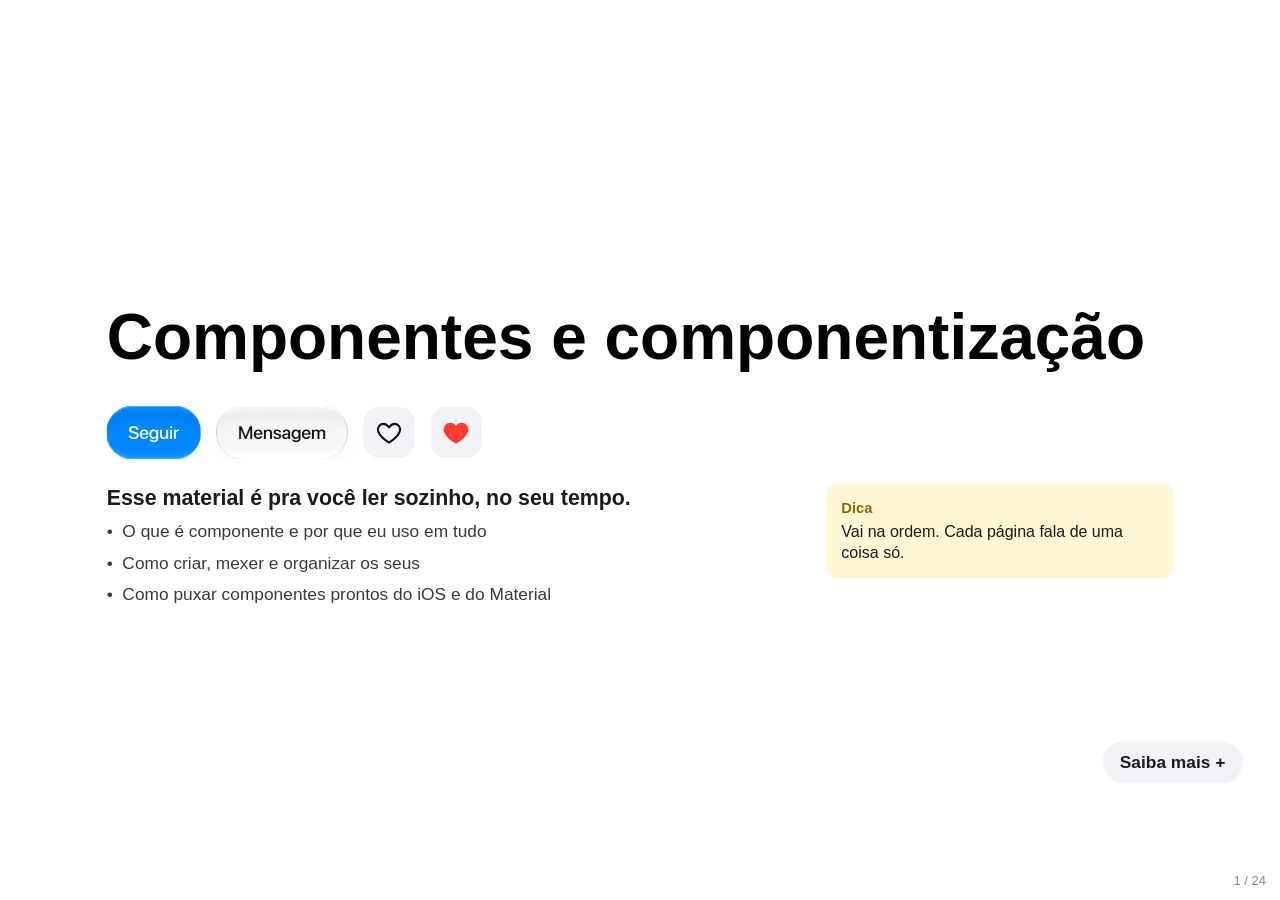
==== commit b3150dbe: "componentes: fresh re-export of 24 slides + notes from Figma (new texts, 4-diamond main component ic" ====
--- a/componentes/index.html
+++ b/componentes/index.html
@@ -5,7 +5,7 @@
 <meta name="viewport" content="width=device-width, initial-scale=1, viewport-fit=cover">
 <title>Componentes e componentização — TAU109</title>
 <link rel="icon" href="data:,">
-<link rel="stylesheet" href="assets/tw.css?v=594f7aa52d">
+<link rel="stylesheet" href="assets/tw.css?v=c9eb9f9156">
 <link rel="stylesheet" href="assets/motion.css?v=da39a3ee5e">
 <link rel="stylesheet" href="assets/deck.css?v=396ba86b80">
 </head>
@@ -13,100 +13,100 @@
 <main id="deck" aria-live="polite">
 <div id="stage">
 <section class="slide" id="s1" data-fig="C01" aria-roledescription="slide" aria-label="1 — Componentes e componentização">
-<div class="frame"><div class="bg-white content-stretch flex flex-col gap-[48px] items-start justify-center pb-[100px] pt-[110px] px-[160px] relative size-full" data-name="C01 — Componentes e componentização" data-node-id="2223:875"><p class="[word-break:break-word] font-bold leading-[normal] not-italic relative shrink-0 text-[96px] text-black text-left w-[1600px]" data-node-id="2223:876">Componentes e componentização</p><div class="content-stretch flex flex-col gap-[36px] items-start relative shrink-0" data-name="Conteúdo" data-node-id="2240:964"><div class="content-stretch flex flex-col items-start relative shrink-0" data-name="Visual" data-node-id="2240:955"><div class="content-stretch flex gap-[24px] items-center overflow-clip relative shrink-0" data-name="Exemplos" data-node-id="2223:874"><div class="relative shrink-0" data-name="Button - Liquid Glass - Text" data-node-id="2223:854" style="width:141px;height:80.2px"><img alt="" src="assets/x-2223-854.png?v=27250c5a17" style="position:absolute;left:0px;top:0px;width:141.8px;height:80.2px;max-width:none"/></div><div class="relative shrink-0" data-name="Button - Liquid Glass - Text" data-node-id="2223:862" style="width:196px;height:80.2px"><img alt="" src="assets/x-2223-862.png?v=5904acb85d" style="position:absolute;left:-24px;top:0px;width:244px;height:80.2px;max-width:none"/></div><div aria-label="Curtir" aria-pressed="false" class="bg-[#f2f2f7] content-stretch flex items-center justify-center relative rounded-[24px] shrink-0 size-[76.8px]" data-like="" data-name="Botão Curtir" data-node-id="2223:868" role="button" tabindex="0"><div class="relative shrink-0 size-[41.6px] lk" data-name="Curtir" data-node-id="I2223:868;2052:725"><img alt="" class="off" src="assets/e4bf55612c11.svg?v=e4bf55612c"/><img alt="" class="on" src="assets/847714fc131d.svg?v=847714fc13"/></div></div><div aria-label="Curtir" aria-pressed="true" class="bg-[#f2f2f7] content-stretch flex items-center justify-center relative rounded-[24px] shrink-0 size-[76.8px] is-on" data-like="" data-name="Botão Curtir" data-node-id="2223:871" role="button" tabindex="0"><div class="relative shrink-0 size-[41.6px] lk" data-name="Curtido" data-node-id="I2223:871;2052:727"><img alt="" class="off" src="assets/e4bf55612c11.svg?v=e4bf55612c"/><img alt="" class="on" src="assets/847714fc131d.svg?v=847714fc13"/></div></div></div></div><div class="[word-break:break-word] content-stretch flex gap-[48px] items-start leading-[1.35] not-italic relative shrink-0 text-left w-[1600px]" data-name="Linha texto" data-node-id="2240:965"><div class="content-stretch flex flex-[1_0_0] flex-col gap-[12px] items-start min-w-px relative" data-name="Texto" data-node-id="2240:956"><p class="font-semibold relative shrink-0 text-[#1c1c1e] text-[32px] w-full" data-node-id="2240:957">Material de leitura: componentes no Figma, do zero.</p><p class="font-normal relative shrink-0 text-[#3a3a3c] text-[26px] w-full whitespace-pre-wrap" data-node-id="2240:958">•  O que são principal e instância</p><p class="font-normal relative shrink-0 text-[#3a3a3c] text-[26px] w-full whitespace-pre-wrap" data-node-id="2240:959">•  Como criar, mudar e organizar</p><p class="font-normal relative shrink-0 text-[#3a3a3c] text-[26px] w-full whitespace-pre-wrap" data-node-id="2240:960">•  Como usar kits prontos (iOS, Material)</p></div><div class="bg-[#fff6d6] content-stretch flex flex-col gap-[4px] items-start p-[22px] relative rounded-[16px] shrink-0 w-[520px]" data-name="Dica" data-node-id="2240:961"><p class="font-bold relative shrink-0 text-[#8a6d00] text-[22px] w-full" data-node-id="2240:962">Dica</p><p class="font-normal relative shrink-0 text-[#1c1c1e] text-[24px] w-full" data-node-id="2240:963">Leia na ordem: cada página explica uma ideia.</p></div></div></div></div></div>
-<details class="more"><summary>Saiba mais</summary><div class="more-body"><p>Este material é pra você ler no seu ritmo.</p><p><strong>Cada página traz uma ideia só:</strong> primeiro o que é, depois onde clicar e o que você vai ver.</p><p>Componente é a ferramenta do Figma que deixa você criar uma peça uma vez e reutilizar em vários lugares, mantendo tudo ligado. Ao longo das páginas você vai aprender a diferença entre principal e instância, como criar e mudar componentes, variantes, propriedades e como usar kits prontos como iOS e Material 3.</p><p><strong>Dica:</strong> deixe o Figma aberto ao lado e repita cada passo num arquivo de teste.</p><p><strong>Exercício:</strong> crie agora um arquivo novo chamado Teste componentes; você vai usá-lo nas próximas páginas.</p></div></details>
+<div class="frame"><div class="bg-white content-stretch flex flex-col gap-[48px] items-start justify-center pb-[100px] pt-[110px] px-[160px] relative size-full" data-name="C01 — Componentes e componentização" data-node-id="2223:875"><p class="[word-break:break-word] font-bold leading-[normal] not-italic relative shrink-0 text-[96px] text-black text-left w-[1600px]" data-node-id="2223:876">Componentes e componentização</p><div class="content-stretch flex flex-col gap-[36px] items-start relative shrink-0" data-name="Conteúdo" data-node-id="2240:964"><div class="content-stretch flex flex-col items-start relative shrink-0" data-name="Visual" data-node-id="2240:955"><div class="content-stretch flex gap-[24px] items-center overflow-clip relative shrink-0" data-name="Exemplos" data-node-id="2223:874"><div class="relative shrink-0" data-name="Button - Liquid Glass - Text" data-node-id="2223:854" style="width:141px;height:80.2px"><img alt="" src="assets/x-2223-854.png?v=27250c5a17" style="position:absolute;left:0px;top:0px;width:141.8px;height:80.2px;max-width:none"/></div><div class="relative shrink-0" data-name="Button - Liquid Glass - Text" data-node-id="2223:862" style="width:196px;height:80.2px"><img alt="" src="assets/x-2223-862.png?v=5904acb85d" style="position:absolute;left:-24px;top:0px;width:244px;height:80.2px;max-width:none"/></div><div aria-label="Curtir" aria-pressed="false" class="bg-[#f2f2f7] content-stretch flex items-center justify-center relative rounded-[24px] shrink-0 size-[76.8px]" data-like="" data-name="Botão Curtir" data-node-id="2223:868" role="button" tabindex="0"><div class="relative shrink-0 size-[41.6px] lk" data-name="Curtir" data-node-id="I2223:868;2052:725"><img alt="" class="off" src="assets/e4bf55612c11.svg?v=e4bf55612c"/><img alt="" class="on" src="assets/847714fc131d.svg?v=847714fc13"/></div></div><div aria-label="Curtir" aria-pressed="true" class="bg-[#f2f2f7] content-stretch flex items-center justify-center relative rounded-[24px] shrink-0 size-[76.8px] is-on" data-like="" data-name="Botão Curtir" data-node-id="2223:871" role="button" tabindex="0"><div class="relative shrink-0 size-[41.6px] lk" data-name="Curtido" data-node-id="I2223:871;2052:727"><img alt="" class="off" src="assets/e4bf55612c11.svg?v=e4bf55612c"/><img alt="" class="on" src="assets/847714fc131d.svg?v=847714fc13"/></div></div></div></div><div class="[word-break:break-word] content-stretch flex gap-[48px] items-start leading-[1.35] not-italic relative shrink-0 text-left w-[1600px]" data-name="Linha texto" data-node-id="2240:965"><div class="content-stretch flex flex-[1_0_0] flex-col gap-[12px] items-start min-w-px relative" data-name="Texto" data-node-id="2240:956"><p class="font-semibold relative shrink-0 text-[#1c1c1e] text-[32px] w-full" data-node-id="2240:957">Esse material é pra você ler sozinho, no seu tempo.</p><p class="font-normal relative shrink-0 text-[#3a3a3c] text-[26px] w-full whitespace-pre-wrap" data-node-id="2240:958">•  O que é componente e por que eu uso em tudo</p><p class="font-normal relative shrink-0 text-[#3a3a3c] text-[26px] w-full whitespace-pre-wrap" data-node-id="2240:959">•  Como criar, mexer e organizar os seus</p><p class="font-normal relative shrink-0 text-[#3a3a3c] text-[26px] w-full whitespace-pre-wrap" data-node-id="2240:960">•  Como puxar componentes prontos do iOS e do Material</p></div><div class="bg-[#fff6d6] content-stretch flex flex-col gap-[4px] items-start p-[22px] relative rounded-[16px] shrink-0 w-[520px]" data-name="Dica" data-node-id="2240:961"><p class="font-bold relative shrink-0 text-[#8a6d00] text-[22px] w-full" data-node-id="2240:962">Dica</p><p class="font-normal relative shrink-0 text-[#1c1c1e] text-[24px] w-full" data-node-id="2240:963">Vai na ordem. Cada página fala de uma coisa só.</p></div></div></div></div></div>
+<details class="more"><summary>Saiba mais</summary><div class="more-body"><p>Oi! Aqui eu explico componentes do jeito que eu queria que tivessem me explicado quando comecei. Pensa num app tipo Instagram. O botão Curtir aparece embaixo de cada post, às vezes dezenas de vezes numa tela só. Componente é o jeito do Figma de fazer esse botão uma vez e usar em todo lugar, com tudo ligado. Cada página fala de uma ideia só, então vai com calma e na ordem. Minha sugestão é deixar o Figma aberto do lado e ir repetindo os passos. Antes de continuar, cria um arquivo novo chamado Teste componentes. A gente vai usar ele como rascunho até o final, então pode bagunçar à vontade.</p></div></details>
 </section>
-<section class="slide" id="s2" data-fig="C02" aria-roledescription="slide" aria-label="2 — Repetir na mão dá trabalho">
-<div class="frame"><div class="bg-white content-stretch flex flex-col gap-[48px] items-start justify-center pb-[100px] pt-[110px] px-[160px] relative size-full" data-node-id="2235:967" data-name="C02 — Repetir na mão dá trabalho"><p class="[word-break:break-word] font-bold leading-[normal] not-italic relative shrink-0 text-[#1c1c1e] text-[72px] text-left whitespace-nowrap" data-node-id="2235:982">Repetir na mão dá trabalho</p><div class="content-stretch flex flex-col gap-[36px] items-start relative shrink-0" data-node-id="2240:973" data-name="Conteúdo"><div class="content-stretch flex gap-[76.788px] items-center relative shrink-0" data-node-id="2235:983" data-name="Visual"><div class="content-stretch flex flex-col gap-[25.596px] items-start relative shrink-0" data-node-id="2235:984" data-name="6 botões desenhados"><div class="content-stretch flex gap-[25.596px] items-start relative shrink-0" data-node-id="2235:985" data-name="linha"><div class="bg-[#8e8e93] content-stretch flex items-start px-[32.251px] py-[17.917px] relative rounded-[17.917px] shrink-0" data-node-id="2235:986" data-name="Botão Comprar"><p class="[word-break:break-word] font-semibold leading-[normal] not-italic relative shrink-0 text-[35.834px] text-left text-white whitespace-nowrap" data-node-id="2235:987">Curtir</p></div><div class="bg-[#8e8e93] content-stretch flex items-start px-[32.251px] py-[17.917px] relative rounded-[17.917px] shrink-0" data-node-id="2235:988" data-name="Botão Comprar"><p class="[word-break:break-word] font-semibold leading-[normal] not-italic relative shrink-0 text-[35.834px] text-left text-white whitespace-nowrap" data-node-id="2235:989">Curtir</p></div><div class="bg-[#8e8e93] content-stretch flex items-start px-[32.251px] py-[17.917px] relative rounded-[17.917px] shrink-0" data-node-id="2235:990" data-name="Botão Comprar"><p class="[word-break:break-word] font-semibold leading-[normal] not-italic relative shrink-0 text-[35.834px] text-left text-white whitespace-nowrap" data-node-id="2235:991">Curtir</p></div></div><div class="content-stretch flex gap-[25.596px] items-start relative shrink-0" data-node-id="2235:992" data-name="linha"><div class="bg-[#8e8e93] content-stretch flex items-start px-[32.251px] py-[17.917px] relative rounded-[17.917px] shrink-0" data-node-id="2235:993" data-name="Botão Comprar"><p class="[word-break:break-word] font-semibold leading-[normal] not-italic relative shrink-0 text-[35.834px] text-left text-white whitespace-nowrap" data-node-id="2235:994">Curtir</p></div><div class="bg-[#8e8e93] content-stretch flex items-start px-[32.251px] py-[17.917px] relative rounded-[17.917px] shrink-0" data-node-id="2235:995" data-name="Botão Comprar"><p class="[word-break:break-word] font-semibold leading-[normal] not-italic relative shrink-0 text-[35.834px] text-left text-white whitespace-nowrap" data-node-id="2235:996">Curtir</p></div><div class="bg-[#8e8e93] content-stretch flex items-start px-[32.251px] py-[17.917px] relative rounded-[17.917px] shrink-0" data-node-id="2235:997" data-name="Botão Comprar"><p class="[word-break:break-word] font-semibold leading-[normal] not-italic relative shrink-0 text-[35.834px] text-left text-white whitespace-nowrap" data-node-id="2235:998">Curtir</p></div></div></div><p class="[word-break:break-word] font-bold leading-[normal] not-italic relative shrink-0 text-[#6b6b6b] text-[81.907px] text-left whitespace-nowrap" data-node-id="2235:999">→</p><div class="[word-break:break-word] bg-[#fde7ec] content-stretch flex flex-col gap-[20.477px] items-start leading-[normal] not-italic p-[46.073px] relative rounded-[35.834px] shrink-0 text-left w-[665.494px]" data-node-id="2235:1000" data-name="Card Mudou a cor?"><p class="font-bold relative shrink-0 text-[#1c1c1e] text-[46.073px] w-full" data-node-id="2235:1001">Mudou a cor?</p><p class="font-normal relative shrink-0 text-[#3a3a3c] text-[33.275px] w-full" data-node-id="2235:1002">Você troca nos 6, um por um. E sempre esquece algum.</p></div></div><div class="[word-break:break-word] content-stretch flex gap-[48px] items-start leading-[1.35] not-italic relative shrink-0 text-left w-[1600px]" data-node-id="2240:974" data-name="Linha texto"><div class="content-stretch flex flex-[1_0_0] flex-col gap-[12px] items-start min-w-px relative" data-node-id="2240:966" data-name="Texto"><p class="font-semibold relative shrink-0 text-[#1c1c1e] text-[32px] w-full" data-node-id="2240:967">Copiar e colar cria cópias soltas, sem ligação entre si.</p><p class="font-normal relative shrink-0 text-[#3a3a3c] text-[26px] w-full whitespace-pre-wrap" data-node-id="2240:968">•  Mudou a cor? Você troca uma por uma.</p><p class="font-normal relative shrink-0 text-[#3a3a3c] text-[26px] w-full whitespace-pre-wrap" data-node-id="2240:969">•  É fácil esquecer alguma.</p></div><div class="bg-[#fff6d6] content-stretch flex flex-col gap-[4px] items-start p-[22px] relative rounded-[16px] shrink-0 w-[520px]" data-node-id="2240:970" data-name="Dica"><p class="font-bold relative shrink-0 text-[#8a6d00] text-[22px] w-full" data-node-id="2240:971">Dica</p><p class="font-normal relative shrink-0 text-[#1c1c1e] text-[24px] w-full" data-node-id="2240:972">Componente resolve isso: muda uma vez, muda tudo.</p></div></div></div></div></div>
-<details class="more"><summary>Saiba mais</summary><div class="more-body"><p>Quando você copia (Ctrl+C / Cmd+C) e cola (Ctrl+V / Cmd+V) um botão, o Figma cria uma cópia solta: ela não sabe que veio do original. Se o botão aparece em 6 telas e você precisa trocar a cor, vai ter que selecionar e mudar os 6, um por um. Em projetos grandes isso vira dezenas de peças, e é aí que alguma fica esquecida com a cor antiga.</p><p><strong>Erro comum:</strong> achar que agrupar (Ctrl+G / Cmd+G) resolve.</p><p>Grupo só junta camadas, não liga cópias.</p><p><strong>Exercício:</strong> no seu arquivo de teste, desenhe um botão, cole 3 cópias e mude a cor de uma.</p><p>Repare que as outras não mudam. Na próxima página você vê como resolver isso.</p></div></details>
+<section class="slide" id="s2" data-fig="C02" aria-roledescription="slide" aria-label="2 — Copiar e colar não resolve">
+<div class="frame"><div class="bg-white content-stretch flex flex-col gap-[48px] items-start justify-center pb-[100px] pt-[110px] px-[160px] relative size-full" data-node-id="2235:967" data-name="C02 — Repetir na mão dá trabalho"><p class="[word-break:break-word] font-bold leading-[normal] not-italic relative shrink-0 text-[#1c1c1e] text-[72px] text-left whitespace-nowrap" data-node-id="2235:982">Copiar e colar não resolve</p><div class="content-stretch flex flex-col gap-[36px] items-start relative shrink-0" data-node-id="2240:973" data-name="Conteúdo"><div class="content-stretch flex gap-[76.788px] items-center relative shrink-0" data-node-id="2235:983" data-name="Visual"><div class="content-stretch flex flex-col gap-[25.596px] items-start relative shrink-0" data-node-id="2235:984" data-name="6 botões desenhados"><div class="content-stretch flex gap-[25.596px] items-start relative shrink-0" data-node-id="2235:985" data-name="linha"><div class="bg-[#8e8e93] content-stretch flex items-start px-[32.251px] py-[17.917px] relative rounded-[17.917px] shrink-0" data-node-id="2235:986" data-name="Botão Comprar"><p class="[word-break:break-word] font-semibold leading-[normal] not-italic relative shrink-0 text-[35.834px] text-left text-white whitespace-nowrap" data-node-id="2235:987">Curtir</p></div><div class="bg-[#8e8e93] content-stretch flex items-start px-[32.251px] py-[17.917px] relative rounded-[17.917px] shrink-0" data-node-id="2235:988" data-name="Botão Comprar"><p class="[word-break:break-word] font-semibold leading-[normal] not-italic relative shrink-0 text-[35.834px] text-left text-white whitespace-nowrap" data-node-id="2235:989">Curtir</p></div><div class="bg-[#8e8e93] content-stretch flex items-start px-[32.251px] py-[17.917px] relative rounded-[17.917px] shrink-0" data-node-id="2235:990" data-name="Botão Comprar"><p class="[word-break:break-word] font-semibold leading-[normal] not-italic relative shrink-0 text-[35.834px] text-left text-white whitespace-nowrap" data-node-id="2235:991">Curtir</p></div></div><div class="content-stretch flex gap-[25.596px] items-start relative shrink-0" data-node-id="2235:992" data-name="linha"><div class="bg-[#8e8e93] content-stretch flex items-start px-[32.251px] py-[17.917px] relative rounded-[17.917px] shrink-0" data-node-id="2235:993" data-name="Botão Comprar"><p class="[word-break:break-word] font-semibold leading-[normal] not-italic relative shrink-0 text-[35.834px] text-left text-white whitespace-nowrap" data-node-id="2235:994">Curtir</p></div><div class="bg-[#8e8e93] content-stretch flex items-start px-[32.251px] py-[17.917px] relative rounded-[17.917px] shrink-0" data-node-id="2235:995" data-name="Botão Comprar"><p class="[word-break:break-word] font-semibold leading-[normal] not-italic relative shrink-0 text-[35.834px] text-left text-white whitespace-nowrap" data-node-id="2235:996">Curtir</p></div><div class="bg-[#8e8e93] content-stretch flex items-start px-[32.251px] py-[17.917px] relative rounded-[17.917px] shrink-0" data-node-id="2235:997" data-name="Botão Comprar"><p class="[word-break:break-word] font-semibold leading-[normal] not-italic relative shrink-0 text-[35.834px] text-left text-white whitespace-nowrap" data-node-id="2235:998">Curtir</p></div></div></div><p class="[word-break:break-word] font-bold leading-[normal] not-italic relative shrink-0 text-[#6b6b6b] text-[81.907px] text-left whitespace-nowrap" data-node-id="2235:999">→</p><div class="[word-break:break-word] bg-[#fde7ec] content-stretch flex flex-col gap-[20.477px] items-start leading-[normal] not-italic p-[46.073px] relative rounded-[35.834px] shrink-0 text-left w-[665.494px]" data-node-id="2235:1000" data-name="Card Mudou a cor?"><p class="font-bold relative shrink-0 text-[#1c1c1e] text-[46.073px] w-full" data-node-id="2235:1001">Mudou a cor?</p><p class="font-normal relative shrink-0 text-[#3a3a3c] text-[33.275px] w-full" data-node-id="2235:1002">Você troca nos 6, um por um... e sempre esquece algum.</p></div></div><div class="[word-break:break-word] content-stretch flex gap-[48px] items-start leading-[1.35] not-italic relative shrink-0 text-left w-[1600px]" data-node-id="2240:974" data-name="Linha texto"><div class="content-stretch flex flex-[1_0_0] flex-col gap-[12px] items-start min-w-px relative" data-node-id="2240:966" data-name="Texto"><p class="font-semibold relative shrink-0 text-[#1c1c1e] text-[32px] w-full" data-node-id="2240:967">Quando você cola um botão, a cópia não tem nenhuma ligação com o original.</p><p class="font-normal relative shrink-0 text-[#3a3a3c] text-[26px] w-full whitespace-pre-wrap" data-node-id="2240:968">•  Mudou a cor? Vai precisar mudar um por um.</p><p class="font-normal relative shrink-0 text-[#3a3a3c] text-[26px] w-full whitespace-pre-wrap" data-node-id="2240:969">•  Num trabalho com 10 telas, sempre sobra um esquecido.</p></div><div class="bg-[#fff6d6] content-stretch flex flex-col gap-[4px] items-start p-[22px] relative rounded-[16px] shrink-0 w-[520px]" data-node-id="2240:970" data-name="Dica"><p class="font-bold relative shrink-0 text-[#8a6d00] text-[22px] w-full" data-node-id="2240:971">Dica</p><p class="font-normal relative shrink-0 text-[#1c1c1e] text-[24px] w-full" data-node-id="2240:972">Componente existe justamente pra isso.</p></div></div></div></div></div>
+<details class="more"><summary>Saiba mais</summary><div class="more-body"><p>Imagina um trabalho com 10 telas, e o botão Curtir em todas. Você fez um, copiou (Ctrl+C no Windows, Cmd+C no Mac) e colou (Ctrl+V ou Cmd+V) nas outras. Funciona, até o dia em que alguém pede pra mudar a cor. Aí você tem que achar cada cópia e trocar na mão, porque o Figma não sabe que elas vieram do mesmo lugar. Pra ele, cada cópia é uma peça solta. Agrupar com Ctrl+G ou Cmd+G também não ajuda, porque grupo só junta camadas.</p><p><strong>Testa aí no seu arquivo:</strong> desenha um botão, cola três cópias e muda a cor de uma.</p><p>As outras ficam do jeito que estavam.</p></div></details>
 </section>
-<section class="slide" id="s3" data-fig="C03" aria-roledescription="slide" aria-label="3 — O principal (main component)">
-<div class="frame"><div class="bg-white content-stretch flex flex-col gap-[48px] items-start justify-center pb-[100px] pt-[110px] px-[160px] relative size-full" data-node-id="2235:1005" data-name="C03 — Principal (main component)"><p class="[word-break:break-word] font-bold leading-[normal] not-italic relative shrink-0 text-[#1c1c1e] text-[72px] text-left whitespace-nowrap" data-node-id="2235:1020">O principal (main component)</p><div class="content-stretch flex flex-col gap-[36px] items-start relative shrink-0" data-node-id="2240:983" data-name="Conteúdo"><div class="content-stretch flex gap-[112px] items-center relative shrink-0" data-node-id="2235:1021" data-name="Visual"><div class="content-stretch flex flex-col gap-[22.4px] items-start relative shrink-0" data-node-id="2235:1022" data-name="Principal"><div class="content-stretch flex gap-[14px] items-center relative shrink-0" data-node-id="2235:1033" data-name="Rótulo Botão"><div class="content-stretch flex flex-col items-center relative shrink-0" data-node-id="2235:1023" data-name="Ícone 4 losangos"><div class="overflow-clip relative shrink-0 size-[19.6px]" data-node-id="2235:1024" data-name="Ícone principal"><div class="absolute flex items-center justify-center left-[2.86px] size-[13.859px] top-[2.87px]" data-node-id="2235:1025"><div class="-rotate-45 flex-none"><div class="bg-[#9747ff] relative size-[9.8px]" data-name="Rectangle"></div></div></div></div><div class="content-stretch flex items-start relative shrink-0" data-node-id="2235:1026" data-name="m"><div class="overflow-clip relative shrink-0 size-[19.6px]" data-node-id="2235:1027" data-name="Ícone principal"><div class="absolute flex items-center justify-center left-[2.86px] size-[13.859px] top-[2.87px]" data-node-id="2235:1028"><div class="-rotate-45 flex-none"><div class="bg-[#9747ff] relative size-[9.8px]" data-name="Rectangle"></div></div></div></div><div class="overflow-clip relative shrink-0 size-[19.6px]" data-node-id="2235:1029" data-name="Ícone principal"><div class="absolute flex items-center justify-center left-[2.86px] size-[13.859px] top-[2.87px]" data-node-id="2235:1030"><div class="-rotate-45 flex-none"><div class="bg-[#9747ff] relative size-[9.8px]" data-name="Rectangle"></div></div></div></div></div><div class="overflow-clip relative shrink-0 size-[19.6px]" data-node-id="2235:1031" data-name="Ícone principal"><div class="absolute flex items-center justify-center left-[2.86px] size-[13.859px] top-[2.87px]" data-node-id="2235:1032"><div class="-rotate-45 flex-none"><div class="bg-[#9747ff] relative size-[9.8px]" data-name="Rectangle"></div></div></div></div></div><p class="[word-break:break-word] font-semibold leading-[normal] not-italic relative shrink-0 text-[#9747ff] text-[42px] text-left whitespace-nowrap" data-node-id="2235:1034">Botão</p></div><div class="border-[#9747ff] border-[4.2px] border-solid content-stretch flex items-start p-[28px] relative rounded-[16.8px] shrink-0" data-node-id="2235:1035" data-name="Moldura roxa"><div class="bg-[#0d99ff] content-stretch flex items-start px-[50.4px] py-[28px] relative rounded-[28px] shrink-0" data-node-id="2235:1036" data-name="Botão Comprar"><p class="[word-break:break-word] font-semibold leading-[normal] not-italic relative shrink-0 text-[56px] text-left text-white whitespace-nowrap" data-node-id="2235:1037">Curtir</p></div></div></div><div class="bg-white border-[#d1d1d6] border-[2.1px] border-solid content-stretch flex flex-col gap-[19.6px] items-start p-[33.6px] relative rounded-[22.4px] shrink-0 w-[588px]" data-node-id="2235:1050" data-name="Mock painel Layers"><p class="[word-break:break-word] font-bold leading-[normal] not-italic relative shrink-0 text-[#6b6b6b] text-[30.8px] text-left whitespace-nowrap" data-node-id="2235:1051">Layers</p><div class="content-stretch flex gap-[14px] items-center relative shrink-0" data-node-id="2235:1052" data-name="Rótulo Botão"><div class="content-stretch flex flex-col items-center relative shrink-0" data-node-id="2235:1038" data-name="Ícone 4 losangos"><div class="overflow-clip relative shrink-0 size-[19.6px]" data-node-id="2235:1039" data-name="Ícone principal"><div class="absolute flex items-center justify-center left-[2.86px] size-[13.859px] top-[2.87px]" data-node-id="2235:1040"><div class="-rotate-45 flex-none"><div class="bg-[#9747ff] relative size-[9.8px]" data-name="Rectangle"></div></div></div></div><div class="content-stretch flex items-start relative shrink-0" data-node-id="2235:1041" data-name="m"><div class="overflow-clip relative shrink-0 size-[19.6px]" data-node-id="2235:1042" data-name="Ícone principal"><div class="absolute flex items-center justify-center left-[2.86px] size-[13.859px] top-[2.87px]" data-node-id="2235:1043"><div class="-rotate-45 flex-none"><div class="bg-[#9747ff] relative size-[9.8px]" data-name="Rectangle"></div></div></div></div><div class="overflow-clip relative shrink-0 size-[19.6px]" data-node-id="2235:1044" data-name="Ícone principal"><div class="absolute flex items-center justify-center left-[2.86px] size-[13.859px] top-[2.87px]" data-node-id="2235:1045"><div class="-rotate-45 flex-none"><div class="bg-[#9747ff] relative size-[9.8px]" data-name="Rectangle"></div></div></div></div></div><div class="overflow-clip relative shrink-0 size-[19.6px]" data-node-id="2235:1046" data-name="Ícone principal"><div class="absolute flex items-center justify-center left-[2.86px] size-[13.859px] top-[2.87px]" data-node-id="2235:1047"><div class="-rotate-45 flex-none"><div class="bg-[#9747ff] relative size-[9.8px]" data-name="Rectangle"></div></div></div></div></div><p class="[word-break:break-word] font-semibold leading-[normal] not-italic relative shrink-0 text-[#9747ff] text-[36.4px] text-left whitespace-nowrap" data-node-id="2235:1053">Botão</p></div><div class="content-stretch flex gap-[14px] items-center relative shrink-0" data-node-id="2235:1054" data-name="Rótulo outras camadas…"><div class="overflow-clip relative shrink-0 size-[30.8px]" data-node-id="2235:1048" data-name="Ícone instância"><div class="absolute flex items-center justify-center left-[4.5px] size-[21.779px] top-[4.51px]" data-node-id="2235:1049"><div class="-rotate-45 flex-none"><div class="border-[#6b6b6b] border-[3.5px] border-solid relative size-[15.4px]" data-name="Rectangle"></div></div></div></div><p class="[word-break:break-word] font-semibold leading-[normal] not-italic relative shrink-0 text-[#6b6b6b] text-[36.4px] text-left whitespace-nowrap" data-node-id="2235:1055">outras camadas…</p></div></div></div><div class="[word-break:break-word] content-stretch flex gap-[48px] items-start leading-[1.35] not-italic relative shrink-0 text-left w-[1600px]" data-node-id="2240:984" data-name="Linha texto"><div class="content-stretch flex flex-[1_0_0] flex-col gap-[12px] items-start min-w-px relative" data-node-id="2240:975" data-name="Texto"><p class="font-semibold relative shrink-0 text-[#1c1c1e] text-[32px] w-full" data-node-id="2240:976">O principal (main component) é o original do componente.</p><p class="font-normal relative shrink-0 text-[#3a3a3c] text-[26px] w-full whitespace-pre-wrap" data-node-id="2240:977">•  No canvas: moldura roxa ao selecionar.</p><p class="font-normal relative shrink-0 text-[#3a3a3c] text-[26px] w-full whitespace-pre-wrap" data-node-id="2240:978">•  No painel Layers: ícone de 4 losangos.</p><p class="font-normal relative shrink-0 text-[#3a3a3c] text-[26px] w-full whitespace-pre-wrap" data-node-id="2240:979">•  O que você define nele vale pra todas as cópias.</p></div><div class="bg-[#fff6d6] content-stretch flex flex-col gap-[4px] items-start p-[22px] relative rounded-[16px] shrink-0 w-[520px]" data-node-id="2240:980" data-name="Dica"><p class="font-bold relative shrink-0 text-[#8a6d00] text-[22px] w-full" data-node-id="2240:981">Dica</p><p class="font-normal relative shrink-0 text-[#1c1c1e] text-[24px] w-full" data-node-id="2240:982">Pense numa matriz: as cópias puxam tudo dela.</p></div></div></div></div></div>
-<details class="more"><summary>Saiba mais</summary><div class="more-body"><p>O principal (main component) é a versão original de um componente. Tudo que as cópias mostram vem dele: cores, textos, tamanhos, auto layout.</p><p><strong>Como reconhecer:</strong> ao selecionar, a moldura fica roxa no canvas, e no painel Layers ele tem um ícone de quatro losangos.</p><p>No topo do painel da direita aparece o nome do componente. Por que roxo? É a cor que o Figma usa pra tudo que é componente, assim você bate o olho e sabe.</p><p><strong>Erro comum:</strong> usar o principal direto nas telas e depois apagá-lo sem querer.</p><p>Guarde os principais num lugar separado.</p><p><strong>Exercício:</strong> no arquivo de teste, procure no Layers algum ícone de quatro losangos; se não houver, você vai criar um daqui a pouco.</p></div></details>
+<section class="slide" id="s3" data-fig="C03" aria-roledescription="slide" aria-label="3 — O componente principal (main component)">
+<div class="frame"><div class="bg-white content-stretch flex flex-col gap-[48px] items-start justify-center pb-[100px] pt-[110px] px-[160px] relative size-full" data-node-id="2235:1005" data-name="C03 — Principal (main component)"><p class="[word-break:break-word] font-bold leading-[normal] not-italic relative shrink-0 text-[#1c1c1e] text-[72px] text-left whitespace-nowrap" data-node-id="2235:1020">O componente principal (main component)</p><div class="content-stretch flex flex-col gap-[36px] items-start relative shrink-0" data-node-id="2240:983" data-name="Conteúdo"><div class="content-stretch flex gap-[112px] items-center relative shrink-0" data-node-id="2235:1021" data-name="Visual"><div class="content-stretch flex flex-col gap-[22.4px] items-start relative shrink-0" data-node-id="2235:1022" data-name="Principal"><div class="content-stretch flex gap-[14px] items-center relative shrink-0" data-node-id="2235:1033" data-name="Rótulo Botão"><div class="content-stretch flex flex-col items-center relative shrink-0" data-node-id="2235:1023" data-name="Ícone 4 losangos"><div class="mb-[-10px] overflow-clip relative shrink-0 size-[19.6px]" data-node-id="2235:1024" data-name="Ícone principal"><div class="absolute flex items-center justify-center left-[2.86px] size-[13.859px] top-[2.87px]" data-node-id="2235:1025"><div class="-rotate-45 flex-none"><div class="bg-[#9747ff] relative size-[9.8px]" data-name="Rectangle"></div></div></div></div><div class="content-stretch flex items-start mb-[-10px] relative shrink-0" data-node-id="2235:1026" data-name="m"><div class="overflow-clip relative shrink-0 size-[19.6px]" data-node-id="2235:1027" data-name="Ícone principal"><div class="absolute flex items-center justify-center left-[2.86px] size-[13.859px] top-[2.87px]" data-node-id="2235:1028"><div class="-rotate-45 flex-none"><div class="bg-[#9747ff] relative size-[9.8px]" data-name="Rectangle"></div></div></div></div><div class="overflow-clip relative shrink-0 size-[19.6px]" data-node-id="2235:1029" data-name="Ícone principal"><div class="absolute flex items-center justify-center left-[2.86px] size-[13.859px] top-[2.87px]" data-node-id="2235:1030"><div class="-rotate-45 flex-none"><div class="bg-[#9747ff] relative size-[9.8px]" data-name="Rectangle"></div></div></div></div></div><div class="overflow-clip relative shrink-0 size-[19.6px]" data-node-id="2235:1031" data-name="Ícone principal"><div class="absolute flex items-center justify-center left-[2.86px] size-[13.859px] top-[2.87px]" data-node-id="2235:1032"><div class="-rotate-45 flex-none"><div class="bg-[#9747ff] relative size-[9.8px]" data-name="Rectangle"></div></div></div></div></div><p class="[word-break:break-word] font-semibold leading-[normal] not-italic relative shrink-0 text-[#9747ff] text-[42px] text-left whitespace-nowrap" data-node-id="2235:1034">Botão</p></div><div class="border-[#9747ff] border-[4.2px] border-solid content-stretch flex items-start p-[28px] relative rounded-[16.8px] shrink-0" data-node-id="2235:1035" data-name="Moldura roxa"><div class="bg-[#0d99ff] content-stretch flex items-start px-[50.4px] py-[28px] relative rounded-[28px] shrink-0" data-node-id="2235:1036" data-name="Botão Comprar"><p class="[word-break:break-word] font-semibold leading-[normal] not-italic relative shrink-0 text-[56px] text-left text-white whitespace-nowrap" data-node-id="2235:1037">Curtir</p></div></div></div><div class="bg-white border-[#d1d1d6] border-[2.1px] border-solid content-stretch flex flex-col gap-[19.6px] items-start p-[33.6px] relative rounded-[22.4px] shrink-0 w-[588px]" data-node-id="2235:1050" data-name="Mock painel Layers"><p class="[word-break:break-word] font-bold leading-[normal] not-italic relative shrink-0 text-[#6b6b6b] text-[30.8px] text-left whitespace-nowrap" data-node-id="2235:1051">Layers</p><div class="content-stretch flex gap-[14px] items-center relative shrink-0" data-node-id="2235:1052" data-name="Rótulo Botão"><div class="content-stretch flex flex-col items-center relative shrink-0" data-node-id="2235:1038" data-name="Ícone 4 losangos"><div class="mb-[-10px] overflow-clip relative shrink-0 size-[19.6px]" data-node-id="2235:1039" data-name="Ícone principal"><div class="absolute flex items-center justify-center left-[2.86px] size-[13.859px] top-[2.87px]" data-node-id="2235:1040"><div class="-rotate-45 flex-none"><div class="bg-[#9747ff] relative size-[9.8px]" data-name="Rectangle"></div></div></div></div><div class="content-stretch flex items-start mb-[-10px] relative shrink-0" data-node-id="2235:1041" data-name="m"><div class="overflow-clip relative shrink-0 size-[19.6px]" data-node-id="2235:1042" data-name="Ícone principal"><div class="absolute flex items-center justify-center left-[2.86px] size-[13.859px] top-[2.87px]" data-node-id="2235:1043"><div class="-rotate-45 flex-none"><div class="bg-[#9747ff] relative size-[9.8px]" data-name="Rectangle"></div></div></div></div><div class="overflow-clip relative shrink-0 size-[19.6px]" data-node-id="2235:1044" data-name="Ícone principal"><div class="absolute flex items-center justify-center left-[2.86px] size-[13.859px] top-[2.87px]" data-node-id="2235:1045"><div class="-rotate-45 flex-none"><div class="bg-[#9747ff] relative size-[9.8px]" data-name="Rectangle"></div></div></div></div></div><div class="overflow-clip relative shrink-0 size-[19.6px]" data-node-id="2235:1046" data-name="Ícone principal"><div class="absolute flex items-center justify-center left-[2.86px] size-[13.859px] top-[2.87px]" data-node-id="2235:1047"><div class="-rotate-45 flex-none"><div class="bg-[#9747ff] relative size-[9.8px]" data-name="Rectangle"></div></div></div></div></div><p class="[word-break:break-word] font-semibold leading-[normal] not-italic relative shrink-0 text-[#9747ff] text-[36.4px] text-left whitespace-nowrap" data-node-id="2235:1053">Botão</p></div><div class="content-stretch flex gap-[14px] items-center relative shrink-0" data-node-id="2235:1054" data-name="Rótulo outras camadas…"><div class="overflow-clip relative shrink-0 size-[30.8px]" data-node-id="2235:1048" data-name="Ícone instância"><div class="absolute flex items-center justify-center left-[4.5px] size-[21.779px] top-[4.51px]" data-node-id="2235:1049"><div class="-rotate-45 flex-none"><div class="border-[#6b6b6b] border-[3.5px] border-solid relative size-[15.4px]" data-name="Rectangle"></div></div></div></div><p class="[word-break:break-word] font-semibold leading-[normal] not-italic relative shrink-0 text-[#6b6b6b] text-[36.4px] text-left whitespace-nowrap" data-node-id="2235:1055">outras camadas…</p></div></div></div><div class="[word-break:break-word] content-stretch flex gap-[48px] items-start leading-[1.35] not-italic relative shrink-0 text-left w-[1600px]" data-node-id="2240:984" data-name="Linha texto"><div class="content-stretch flex flex-[1_0_0] flex-col gap-[12px] items-start min-w-px relative" data-node-id="2240:975" data-name="Texto"><p class="font-semibold relative shrink-0 text-[#1c1c1e] text-[32px] w-full" data-node-id="2240:976">O main component é o original, é dele que as cópias puxam tudo.</p><p class="font-normal relative shrink-0 text-[#3a3a3c] text-[26px] w-full whitespace-pre-wrap" data-node-id="2240:977">•  Quando você seleciona, a moldura fica roxa.</p><p class="font-normal relative shrink-0 text-[#3a3a3c] text-[26px] w-full whitespace-pre-wrap" data-node-id="2240:978">•  No Layers, ele aparece com um ícone de 4 losangos.</p><p class="font-normal relative shrink-0 text-[#3a3a3c] text-[26px] w-full whitespace-pre-wrap" data-node-id="2240:979">•  Mexeu nele, mexeu nas cópias.</p></div><div class="bg-[#fff6d6] content-stretch flex flex-col gap-[4px] items-start p-[22px] relative rounded-[16px] shrink-0 w-[520px]" data-node-id="2240:980" data-name="Dica"><p class="font-bold relative shrink-0 text-[#8a6d00] text-[22px] w-full" data-node-id="2240:981">Dica</p><p class="font-normal relative shrink-0 text-[#1c1c1e] text-[24px] w-full" data-node-id="2240:982">Roxo no Figma quer dizer componente. Bateu o olho, já sabe.</p></div></div></div></div></div>
+<details class="more"><summary>Saiba mais</summary><div class="more-body"><p>Todo componente começa com um principal, que o Figma chama de main component. Pensa nele como o botão Curtir de referência. A cor, o texto, o tamanho e o auto layout das cópias vêm dele. Pra saber se você está nele, seleciona e olha a moldura, que fica roxa. No painel Layers aparece um ícone de quatro losangos, e no topo do painel da direita aparece o nome do componente. Um erro que eu vejo muito é deixar o principal no meio de uma tela e depois apagar sem querer junto com a tela. Por isso, mais pra frente, eu mostro onde guardar. Se no seu arquivo ainda não tem nenhum ícone de quatro losangos, tranquilo, você cria um daqui a pouco.</p></div></details>
 </section>
 <section class="slide" id="s4" data-fig="C04" aria-roledescription="slide" aria-label="4 — A instância (instance)">
-<div class="frame"><div class="bg-white content-stretch flex flex-col gap-[48px] items-start justify-center pb-[100px] pt-[110px] px-[160px] relative size-full" data-node-id="2235:1058" data-name="C04 — Instância (instance)"><p class="[word-break:break-word] font-bold leading-[normal] not-italic relative shrink-0 text-[#1c1c1e] text-[72px] text-left whitespace-nowrap" data-node-id="2235:1073">A instância (instance)</p><div class="content-stretch flex flex-col gap-[36px] items-start relative shrink-0" data-node-id="2240:992" data-name="Conteúdo"><div class="content-stretch flex gap-[98.16px] items-center relative shrink-0" data-node-id="2235:1074" data-name="Visual"><div class="content-stretch flex flex-col gap-[29.448px] items-start relative shrink-0" data-node-id="2235:1075" data-name="Instâncias"><div class="content-stretch flex gap-[12.27px] items-center relative shrink-0" data-node-id="2235:1078" data-name="Rótulo 3 instâncias do Botão"><div class="overflow-clip relative shrink-0 size-[34.356px]" data-node-id="2235:1076" data-name="Ícone instância"><div class="absolute flex items-center justify-center left-[5.02px] size-[24.293px] top-[5.03px]" data-node-id="2235:1077"><div class="-rotate-45 flex-none"><div class="border-[#9747ff] border-[3.067px] border-solid relative size-[17.178px]" data-name="Rectangle"></div></div></div></div><p class="[word-break:break-word] font-semibold leading-[normal] not-italic relative shrink-0 text-[#9747ff] text-[36.81px] text-left whitespace-nowrap" data-node-id="2235:1079">3 instâncias do Botão</p></div><div class="content-stretch flex gap-[29.448px] items-start relative shrink-0" data-node-id="2235:1080" data-name="linha"><div class="bg-[#007aff] content-stretch flex h-[114.847px] items-center justify-center overflow-clip relative rounded-[26px] shrink-0 w-[309.202px]" data-node-id="2235:1081" data-name="Botão"><p class="[word-break:break-word] font-semibold leading-[normal] not-italic relative shrink-0 text-[48.59px] text-left text-white whitespace-nowrap" data-node-id="I2235:1081;2042:789">Curtir</p></div><div class="bg-[#007aff] content-stretch flex h-[114.847px] items-center justify-center overflow-clip relative rounded-[26px] shrink-0 w-[309.202px]" data-node-id="2235:1083" data-name="Botão"><p class="[word-break:break-word] font-semibold leading-[normal] not-italic relative shrink-0 text-[48.59px] text-left text-white whitespace-nowrap" data-node-id="I2235:1083;2042:789">Curtir</p></div><div class="bg-[#007aff] content-stretch flex h-[114.847px] items-center justify-center overflow-clip relative rounded-[26px] shrink-0 w-[309.202px]" data-node-id="2235:1085" data-name="Botão"><p class="[word-break:break-word] font-semibold leading-[normal] not-italic relative shrink-0 text-[48.59px] text-left text-white whitespace-nowrap" data-node-id="I2235:1085;2042:789">Curtir</p></div></div></div><div class="bg-white border-[#d1d1d6] border-[1.84px] border-solid content-stretch flex flex-col gap-[17.178px] items-start p-[29.448px] relative rounded-[19.632px] shrink-0 w-[515.337px]" data-node-id="2235:1093" data-name="Mock painel Layers"><p class="[word-break:break-word] font-bold leading-[normal] not-italic relative shrink-0 text-[#6b6b6b] text-[26.994px] text-left whitespace-nowrap" data-node-id="2235:1094">Layers</p><div class="content-stretch flex gap-[12.27px] items-center relative shrink-0" data-node-id="2235:1095" data-name="Rótulo Botão"><div class="overflow-clip relative shrink-0 size-[26.994px]" data-node-id="2235:1087" data-name="Ícone instância"><div class="absolute flex items-center justify-center left-[3.94px] size-[19.088px] top-[3.95px]" data-node-id="2235:1088"><div class="-rotate-45 flex-none"><div class="border-[#9747ff] border-[3.067px] border-solid relative size-[13.497px]" data-name="Rectangle"></div></div></div></div><p class="[word-break:break-word] font-semibold leading-[normal] not-italic relative shrink-0 text-[#9747ff] text-[31.902px] text-left whitespace-nowrap" data-node-id="2235:1096">Botão</p></div><div class="content-stretch flex gap-[12.27px] items-center relative shrink-0" data-node-id="2235:1097" data-name="Rótulo Botão"><div class="overflow-clip relative shrink-0 size-[26.994px]" data-node-id="2235:1089" data-name="Ícone instância"><div class="absolute flex items-center justify-center left-[3.94px] size-[19.088px] top-[3.95px]" data-node-id="2235:1090"><div class="-rotate-45 flex-none"><div class="border-[#9747ff] border-[3.067px] border-solid relative size-[13.497px]" data-name="Rectangle"></div></div></div></div><p class="[word-break:break-word] font-semibold leading-[normal] not-italic relative shrink-0 text-[#9747ff] text-[31.902px] text-left whitespace-nowrap" data-node-id="2235:1098">Botão</p></div><div class="content-stretch flex gap-[12.27px] items-center relative shrink-0" data-node-id="2235:1099" data-name="Rótulo Botão"><div class="overflow-clip relative shrink-0 size-[26.994px]" data-node-id="2235:1091" data-name="Ícone instância"><div class="absolute flex items-center justify-center left-[3.94px] size-[19.088px] top-[3.95px]" data-node-id="2235:1092"><div class="-rotate-45 flex-none"><div class="border-[#9747ff] border-[3.067px] border-solid relative size-[13.497px]" data-name="Rectangle"></div></div></div></div><p class="[word-break:break-word] font-semibold leading-[normal] not-italic relative shrink-0 text-[#9747ff] text-[31.902px] text-left whitespace-nowrap" data-node-id="2235:1100">Botão</p></div></div></div><div class="[word-break:break-word] content-stretch flex gap-[48px] items-start leading-[1.35] not-italic relative shrink-0 text-left w-[1600px]" data-node-id="2240:993" data-name="Linha texto"><div class="content-stretch flex flex-[1_0_0] flex-col gap-[12px] items-start min-w-px relative" data-node-id="2240:985" data-name="Texto"><p class="font-semibold relative shrink-0 text-[#1c1c1e] text-[32px] w-full" data-node-id="2240:986">A instância (instance) é uma cópia ligada ao principal.</p><p class="font-normal relative shrink-0 text-[#3a3a3c] text-[26px] w-full whitespace-pre-wrap" data-node-id="2240:987">•  No Layers: losango só de contorno.</p><p class="font-normal relative shrink-0 text-[#3a3a3c] text-[26px] w-full whitespace-pre-wrap" data-node-id="2240:988">•  Selecionou? O nome do componente aparece no topo do painel da direita.</p></div><div class="bg-[#fff6d6] content-stretch flex flex-col gap-[4px] items-start p-[22px] relative rounded-[16px] shrink-0 w-[520px]" data-node-id="2240:989" data-name="Dica"><p class="font-bold relative shrink-0 text-[#8a6d00] text-[22px] w-full" data-node-id="2240:990">Dica</p><p class="font-normal relative shrink-0 text-[#1c1c1e] text-[24px] w-full" data-node-id="2240:991">Copiar e colar uma instância gera outra instância.</p></div></div></div></div></div>
-<details class="more"><summary>Saiba mais</summary><div class="more-body"><p>A instância (instance) é uma cópia ligada ao principal. Ela puxa tudo dele, e quando o principal muda, ela muda junto. No Layers, a instância tem um losango só de contorno (vazado). Ao selecionar, o painel da direita mostra o nome do componente e, às vezes, menus pra ajustar. Copiar e colar uma instância gera outra instância, ainda ligada.</p><p><strong>Por que isso importa:</strong> você pode usar o mesmo botão em 50 telas e continuar controlando todos de um lugar só.</p><p><strong>Erro comum:</strong> confundir instância com principal e editar a instância esperando que todas mudem.</p><p><strong>Exercício:</strong> selecione uma instância, clique com o botão direito e escolha Go to main component (Ctrl+Alt+Shift+K / Ctrl+Option+Cmd+K).</p><p>O Figma leva você até o principal.</p></div></details>
+<div class="frame"><div class="bg-white content-stretch flex flex-col gap-[48px] items-start justify-center pb-[100px] pt-[110px] px-[160px] relative size-full" data-node-id="2235:1058" data-name="C04 — Instância (instance)"><p class="[word-break:break-word] font-bold leading-[normal] not-italic relative shrink-0 text-[#1c1c1e] text-[72px] text-left whitespace-nowrap" data-node-id="2235:1073">A instância (instance)</p><div class="content-stretch flex flex-col gap-[36px] items-start relative shrink-0" data-node-id="2240:992" data-name="Conteúdo"><div class="content-stretch flex gap-[98.16px] items-center relative shrink-0" data-node-id="2235:1074" data-name="Visual"><div class="content-stretch flex flex-col gap-[29.448px] items-start relative shrink-0" data-node-id="2235:1075" data-name="Instâncias"><div class="content-stretch flex gap-[12.27px] items-center relative shrink-0" data-node-id="2235:1078" data-name="Rótulo 3 instâncias do Botão"><div class="overflow-clip relative shrink-0 size-[34.356px]" data-node-id="2235:1076" data-name="Ícone instância"><div class="absolute flex items-center justify-center left-[5.02px] size-[24.293px] top-[5.03px]" data-node-id="2235:1077"><div class="-rotate-45 flex-none"><div class="border-[#9747ff] border-[3.067px] border-solid relative size-[17.178px]" data-name="Rectangle"></div></div></div></div><p class="[word-break:break-word] font-semibold leading-[normal] not-italic relative shrink-0 text-[#9747ff] text-[36.81px] text-left whitespace-nowrap" data-node-id="2235:1079">3 instâncias do mesmo Botão</p></div><div class="content-stretch flex gap-[29.448px] items-start relative shrink-0" data-node-id="2235:1080" data-name="linha"><div class="bg-[#007aff] content-stretch flex h-[114.847px] items-center justify-center overflow-clip relative rounded-[26px] shrink-0 w-[309.202px]" data-node-id="2235:1081" data-name="Botão"><p class="[word-break:break-word] font-semibold leading-[normal] not-italic relative shrink-0 text-[48.59px] text-left text-white whitespace-nowrap" data-node-id="I2235:1081;2042:789">Curtir</p></div><div class="bg-[#007aff] content-stretch flex h-[114.847px] items-center justify-center overflow-clip relative rounded-[26px] shrink-0 w-[309.202px]" data-node-id="2235:1083" data-name="Botão"><p class="[word-break:break-word] font-semibold leading-[normal] not-italic relative shrink-0 text-[48.59px] text-left text-white whitespace-nowrap" data-node-id="I2235:1083;2042:789">Curtir</p></div><div class="bg-[#007aff] content-stretch flex h-[114.847px] items-center justify-center overflow-clip relative rounded-[26px] shrink-0 w-[309.202px]" data-node-id="2235:1085" data-name="Botão"><p class="[word-break:break-word] font-semibold leading-[normal] not-italic relative shrink-0 text-[48.59px] text-left text-white whitespace-nowrap" data-node-id="I2235:1085;2042:789">Curtir</p></div></div></div><div class="bg-white border-[#d1d1d6] border-[1.84px] border-solid content-stretch flex flex-col gap-[17.178px] items-start p-[29.448px] relative rounded-[19.632px] shrink-0 w-[515.337px]" data-node-id="2235:1093" data-name="Mock painel Layers"><p class="[word-break:break-word] font-bold leading-[normal] not-italic relative shrink-0 text-[#6b6b6b] text-[26.994px] text-left whitespace-nowrap" data-node-id="2235:1094">Layers</p><div class="content-stretch flex gap-[12.27px] items-center relative shrink-0" data-node-id="2235:1095" data-name="Rótulo Botão"><div class="overflow-clip relative shrink-0 size-[26.994px]" data-node-id="2235:1087" data-name="Ícone instância"><div class="absolute flex items-center justify-center left-[3.94px] size-[19.088px] top-[3.95px]" data-node-id="2235:1088"><div class="-rotate-45 flex-none"><div class="border-[#9747ff] border-[3.067px] border-solid relative size-[13.497px]" data-name="Rectangle"></div></div></div></div><p class="[word-break:break-word] font-semibold leading-[normal] not-italic relative shrink-0 text-[#9747ff] text-[31.902px] text-left whitespace-nowrap" data-node-id="2235:1096">Botão</p></div><div class="content-stretch flex gap-[12.27px] items-center relative shrink-0" data-node-id="2235:1097" data-name="Rótulo Botão"><div class="overflow-clip relative shrink-0 size-[26.994px]" data-node-id="2235:1089" data-name="Ícone instância"><div class="absolute flex items-center justify-center left-[3.94px] size-[19.088px] top-[3.95px]" data-node-id="2235:1090"><div class="-rotate-45 flex-none"><div class="border-[#9747ff] border-[3.067px] border-solid relative size-[13.497px]" data-name="Rectangle"></div></div></div></div><p class="[word-break:break-word] font-semibold leading-[normal] not-italic relative shrink-0 text-[#9747ff] text-[31.902px] text-left whitespace-nowrap" data-node-id="2235:1098">Botão</p></div><div class="content-stretch flex gap-[12.27px] items-center relative shrink-0" data-node-id="2235:1099" data-name="Rótulo Botão"><div class="overflow-clip relative shrink-0 size-[26.994px]" data-node-id="2235:1091" data-name="Ícone instância"><div class="absolute flex items-center justify-center left-[3.94px] size-[19.088px] top-[3.95px]" data-node-id="2235:1092"><div class="-rotate-45 flex-none"><div class="border-[#9747ff] border-[3.067px] border-solid relative size-[13.497px]" data-name="Rectangle"></div></div></div></div><p class="[word-break:break-word] font-semibold leading-[normal] not-italic relative shrink-0 text-[#9747ff] text-[31.902px] text-left whitespace-nowrap" data-node-id="2235:1100">Botão</p></div></div></div><div class="[word-break:break-word] content-stretch flex gap-[48px] items-start leading-[1.35] not-italic relative shrink-0 text-left w-[1600px]" data-node-id="2240:993" data-name="Linha texto"><div class="content-stretch flex flex-[1_0_0] flex-col gap-[12px] items-start min-w-px relative" data-node-id="2240:985" data-name="Texto"><p class="font-semibold relative shrink-0 text-[#1c1c1e] text-[32px] w-full" data-node-id="2240:986">A instância é a cópia que continua ligada ao principal.</p><p class="font-normal relative shrink-0 text-[#3a3a3c] text-[26px] w-full whitespace-pre-wrap" data-node-id="2240:987">•  No Layers, o losango aparece só com contorno.</p><p class="font-normal relative shrink-0 text-[#3a3a3c] text-[26px] w-full whitespace-pre-wrap" data-node-id="2240:988">•  Selecionou, o nome do componente aparece no topo do painel da direita.</p></div><div class="bg-[#fff6d6] content-stretch flex flex-col gap-[4px] items-start p-[22px] relative rounded-[16px] shrink-0 w-[520px]" data-node-id="2240:989" data-name="Dica"><p class="font-bold relative shrink-0 text-[#8a6d00] text-[22px] w-full" data-node-id="2240:990">Dica</p><p class="font-normal relative shrink-0 text-[#1c1c1e] text-[24px] w-full" data-node-id="2240:991">Copiou e colou uma instância? Saiu outra instância, ligada também.</p></div></div></div></div></div>
+<details class="more"><summary>Saiba mais</summary><div class="more-body"><p>A instância, ou instance, é a cópia que você espalha pelas telas. A diferença pro copiar e colar comum é que ela lembra de onde veio. Esses três botões aqui são instâncias de verdade do mesmo componente. No Layers eles aparecem com um losango vazado, só o contorno. Quando você seleciona um, o nome do componente aparece lá em cima no painel da direita. Isso quer dizer que, se você usar o mesmo Curtir em 50 posts, continua mandando em todos a partir do principal.</p><p><strong>Um cuidado:</strong> se você editar uma instância esperando que todas mudem, só ela muda.</p><p>Pra achar o principal de uma instância, clica com o botão direito nela e escolhe Go to main component. O atalho é Ctrl+Alt+Shift+K no Windows e Ctrl+Option+Cmd+K no Mac.</p></div></details>
 </section>
 <section class="slide" id="s5" data-fig="C05" aria-roledescription="slide" aria-label="5 — Mudou o principal? Mudam todas">
-<div class="frame"><div class="bg-white content-stretch flex flex-col gap-[48px] items-start justify-center pb-[100px] pt-[110px] px-[160px] relative size-full" data-node-id="2235:1103" data-name="C05 — Mudou o principal, mudam todas"><p class="[word-break:break-word] font-bold leading-[normal] not-italic relative shrink-0 text-[#1c1c1e] text-[72px] text-left whitespace-nowrap" data-node-id="2235:1118">Mudou o principal? Mudam todas</p><div class="content-stretch flex flex-col gap-[36px] items-start relative shrink-0" data-node-id="2240:1002" data-name="Conteúdo"><div class="content-stretch flex flex-col gap-[50.4px] items-start relative shrink-0" data-node-id="2235:1119" data-name="Visual"><div class="content-stretch flex gap-[39.2px] items-center relative shrink-0" data-node-id="2235:1120" data-name="Antes"><p class="[word-break:break-word] font-bold leading-[normal] not-italic relative shrink-0 text-[#6b6b6b] text-[42px] text-left whitespace-nowrap" data-node-id="2235:1121">Antes</p><div class="border-[#9747ff] border-[4.2px] border-solid content-stretch flex items-start p-[19.6px] relative rounded-[16.8px] shrink-0" data-node-id="2235:1122" data-name="Moldura roxa"><div class="bg-[#0d99ff] content-stretch flex items-start px-[37.8px] py-[21px] relative rounded-[21px] shrink-0" data-node-id="2235:1123" data-name="Botão Comprar"><p class="[word-break:break-word] font-semibold leading-[normal] not-italic relative shrink-0 text-[42px] text-left text-white whitespace-nowrap" data-node-id="2235:1124">Curtir</p></div></div><p class="[word-break:break-word] font-bold leading-[normal] not-italic relative shrink-0 text-[#6b6b6b] text-[67.2px] text-left whitespace-nowrap" data-node-id="2235:1125">→</p><div class="bg-[#0d99ff] content-stretch flex items-start px-[37.8px] py-[21px] relative rounded-[21px] shrink-0" data-node-id="2235:1126" data-name="Botão Comprar"><p class="[word-break:break-word] font-semibold leading-[normal] not-italic relative shrink-0 text-[42px] text-left text-white whitespace-nowrap" data-node-id="2235:1127">Curtir</p></div><div class="bg-[#0d99ff] content-stretch flex items-start px-[37.8px] py-[21px] relative rounded-[21px] shrink-0" data-node-id="2235:1128" data-name="Botão Comprar"><p class="[word-break:break-word] font-semibold leading-[normal] not-italic relative shrink-0 text-[42px] text-left text-white whitespace-nowrap" data-node-id="2235:1129">Curtir</p></div><div class="bg-[#0d99ff] content-stretch flex items-start px-[37.8px] py-[21px] relative rounded-[21px] shrink-0" data-node-id="2235:1130" data-name="Botão Comprar"><p class="[word-break:break-word] font-semibold leading-[normal] not-italic relative shrink-0 text-[42px] text-left text-white whitespace-nowrap" data-node-id="2235:1131">Curtir</p></div></div><div class="content-stretch flex gap-[39.2px] items-center relative shrink-0" data-node-id="2235:1132" data-name="Depois"><p class="[word-break:break-word] font-bold leading-[normal] not-italic relative shrink-0 text-[#6b6b6b] text-[42px] text-left whitespace-nowrap" data-node-id="2235:1133">Depois</p><div class="border-[#9747ff] border-[4.2px] border-solid content-stretch flex items-start p-[19.6px] relative rounded-[16.8px] shrink-0" data-node-id="2235:1134" data-name="Moldura roxa"><div class="bg-[#34c759] content-stretch flex items-start px-[37.8px] py-[21px] relative rounded-[21px] shrink-0" data-node-id="2235:1135" data-name="Botão Comprar"><p class="[word-break:break-word] font-semibold leading-[normal] not-italic relative shrink-0 text-[42px] text-left text-white whitespace-nowrap" data-node-id="2235:1136">Curtir</p></div></div><p class="[word-break:break-word] font-bold leading-[normal] not-italic relative shrink-0 text-[#6b6b6b] text-[67.2px] text-left whitespace-nowrap" data-node-id="2235:1137">→</p><div class="bg-[#34c759] content-stretch flex items-start px-[37.8px] py-[21px] relative rounded-[21px] shrink-0" data-node-id="2235:1138" data-name="Botão Comprar"><p class="[word-break:break-word] font-semibold leading-[normal] not-italic relative shrink-0 text-[42px] text-left text-white whitespace-nowrap" data-node-id="2235:1139">Curtir</p></div><div class="bg-[#34c759] content-stretch flex items-start px-[37.8px] py-[21px] relative rounded-[21px] shrink-0" data-node-id="2235:1140" data-name="Botão Comprar"><p class="[word-break:break-word] font-semibold leading-[normal] not-italic relative shrink-0 text-[42px] text-left text-white whitespace-nowrap" data-node-id="2235:1141">Curtir</p></div><div class="bg-[#34c759] content-stretch flex items-start px-[37.8px] py-[21px] relative rounded-[21px] shrink-0" data-node-id="2235:1142" data-name="Botão Comprar"><p class="[word-break:break-word] font-semibold leading-[normal] not-italic relative shrink-0 text-[42px] text-left text-white whitespace-nowrap" data-node-id="2235:1143">Curtir</p></div></div></div><div class="[word-break:break-word] content-stretch flex gap-[48px] items-start leading-[1.35] not-italic relative shrink-0 text-left w-[1600px]" data-node-id="2240:1003" data-name="Linha texto"><div class="content-stretch flex flex-[1_0_0] flex-col gap-[12px] items-start min-w-px relative" data-node-id="2240:994" data-name="Texto"><p class="font-semibold relative shrink-0 text-[#1c1c1e] text-[32px] w-full" data-node-id="2240:995">Mude o principal: as instâncias do arquivo mudam na hora.</p><p class="font-normal relative shrink-0 text-[#3a3a3c] text-[26px] w-full whitespace-pre-wrap" data-node-id="2240:996">1.  Selecione o principal (roxo).</p><p class="font-normal relative shrink-0 text-[#3a3a3c] text-[26px] w-full whitespace-pre-wrap" data-node-id="2240:997">2.  Mude cor, texto ou tamanho.</p><p class="font-normal relative shrink-0 text-[#3a3a3c] text-[26px] w-full whitespace-pre-wrap" data-node-id="2240:998">3.  Veja as instâncias mudarem juntas.</p></div><div class="bg-[#fff6d6] content-stretch flex flex-col gap-[4px] items-start p-[22px] relative rounded-[16px] shrink-0 w-[520px]" data-node-id="2240:999" data-name="Dica"><p class="font-bold relative shrink-0 text-[#8a6d00] text-[22px] w-full" data-node-id="2240:1000">Dica</p><p class="font-normal relative shrink-0 text-[#1c1c1e] text-[24px] w-full" data-node-id="2240:1001">Em outros arquivos, precisa publicar (veja “Editou o principal? Publique”).</p></div></div></div></div></div>
-<details class="more"><summary>Saiba mais</summary><div class="more-body"><p>Este é o motivo de usar componentes. Quando você edita o principal, o Figma reaplica a mudança em todas as instâncias do mesmo arquivo, na hora. Vale pra cor de preenchimento, borda, fonte, tamanho, padding e gap do auto layout.</p><p><strong>Passos:</strong> </p><ol><li>selecione o principal (moldura roxa)</li><li>mude, por exemplo, o Fill no painel da direita</li><li>olhe as instâncias mudando sozinhas.</li></ol><p>Se o componente vem de uma biblioteca usada por outros arquivos, falta um passo: publicar.</p><p><strong>Erro comum:</strong> editar uma instância achando que é o principal; aí só ela muda.</p><p>Confira o ícone no Layers antes.</p><p><strong>Exercício:</strong> mude a cor do seu principal de teste e conte quantas instâncias acompanharam.</p></div></details>
+<div class="frame"><div class="bg-white content-stretch flex flex-col gap-[48px] items-start justify-center pb-[100px] pt-[110px] px-[160px] relative size-full" data-node-id="2235:1103" data-name="C05 — Mudou o principal, mudam todas"><p class="[word-break:break-word] font-bold leading-[normal] not-italic relative shrink-0 text-[#1c1c1e] text-[72px] text-left whitespace-nowrap" data-node-id="2235:1118">Mudou o principal? Mudam todas</p><div class="content-stretch flex flex-col gap-[36px] items-start relative shrink-0" data-node-id="2240:1002" data-name="Conteúdo"><div class="content-stretch flex flex-col gap-[50.4px] items-start relative shrink-0" data-node-id="2235:1119" data-name="Visual"><div class="content-stretch flex gap-[39.2px] items-center relative shrink-0" data-node-id="2235:1120" data-name="Antes"><p class="[word-break:break-word] font-bold leading-[normal] not-italic relative shrink-0 text-[#6b6b6b] text-[42px] text-left whitespace-nowrap" data-node-id="2235:1121">Antes</p><div class="border-[#9747ff] border-[4.2px] border-solid content-stretch flex items-start p-[19.6px] relative rounded-[16.8px] shrink-0" data-node-id="2235:1122" data-name="Moldura roxa"><div class="bg-[#0d99ff] content-stretch flex items-start px-[37.8px] py-[21px] relative rounded-[21px] shrink-0" data-node-id="2235:1123" data-name="Botão Comprar"><p class="[word-break:break-word] font-semibold leading-[normal] not-italic relative shrink-0 text-[42px] text-left text-white whitespace-nowrap" data-node-id="2235:1124">Curtir</p></div></div><p class="[word-break:break-word] font-bold leading-[normal] not-italic relative shrink-0 text-[#6b6b6b] text-[67.2px] text-left whitespace-nowrap" data-node-id="2235:1125">→</p><div class="bg-[#0d99ff] content-stretch flex items-start px-[37.8px] py-[21px] relative rounded-[21px] shrink-0" data-node-id="2235:1126" data-name="Botão Comprar"><p class="[word-break:break-word] font-semibold leading-[normal] not-italic relative shrink-0 text-[42px] text-left text-white whitespace-nowrap" data-node-id="2235:1127">Curtir</p></div><div class="bg-[#0d99ff] content-stretch flex items-start px-[37.8px] py-[21px] relative rounded-[21px] shrink-0" data-node-id="2235:1128" data-name="Botão Comprar"><p class="[word-break:break-word] font-semibold leading-[normal] not-italic relative shrink-0 text-[42px] text-left text-white whitespace-nowrap" data-node-id="2235:1129">Curtir</p></div><div class="bg-[#0d99ff] content-stretch flex items-start px-[37.8px] py-[21px] relative rounded-[21px] shrink-0" data-node-id="2235:1130" data-name="Botão Comprar"><p class="[word-break:break-word] font-semibold leading-[normal] not-italic relative shrink-0 text-[42px] text-left text-white whitespace-nowrap" data-node-id="2235:1131">Curtir</p></div></div><div class="content-stretch flex gap-[39.2px] items-center relative shrink-0" data-node-id="2235:1132" data-name="Depois"><p class="[word-break:break-word] font-bold leading-[normal] not-italic relative shrink-0 text-[#6b6b6b] text-[42px] text-left whitespace-nowrap" data-node-id="2235:1133">Depois</p><div class="border-[#9747ff] border-[4.2px] border-solid content-stretch flex items-start p-[19.6px] relative rounded-[16.8px] shrink-0" data-node-id="2235:1134" data-name="Moldura roxa"><div class="bg-[#34c759] content-stretch flex items-start px-[37.8px] py-[21px] relative rounded-[21px] shrink-0" data-node-id="2235:1135" data-name="Botão Comprar"><p class="[word-break:break-word] font-semibold leading-[normal] not-italic relative shrink-0 text-[42px] text-left text-white whitespace-nowrap" data-node-id="2235:1136">Curtir</p></div></div><p class="[word-break:break-word] font-bold leading-[normal] not-italic relative shrink-0 text-[#6b6b6b] text-[67.2px] text-left whitespace-nowrap" data-node-id="2235:1137">→</p><div class="bg-[#34c759] content-stretch flex items-start px-[37.8px] py-[21px] relative rounded-[21px] shrink-0" data-node-id="2235:1138" data-name="Botão Comprar"><p class="[word-break:break-word] font-semibold leading-[normal] not-italic relative shrink-0 text-[42px] text-left text-white whitespace-nowrap" data-node-id="2235:1139">Curtir</p></div><div class="bg-[#34c759] content-stretch flex items-start px-[37.8px] py-[21px] relative rounded-[21px] shrink-0" data-node-id="2235:1140" data-name="Botão Comprar"><p class="[word-break:break-word] font-semibold leading-[normal] not-italic relative shrink-0 text-[42px] text-left text-white whitespace-nowrap" data-node-id="2235:1141">Curtir</p></div><div class="bg-[#34c759] content-stretch flex items-start px-[37.8px] py-[21px] relative rounded-[21px] shrink-0" data-node-id="2235:1142" data-name="Botão Comprar"><p class="[word-break:break-word] font-semibold leading-[normal] not-italic relative shrink-0 text-[42px] text-left text-white whitespace-nowrap" data-node-id="2235:1143">Curtir</p></div></div></div><div class="[word-break:break-word] content-stretch flex gap-[48px] items-start leading-[1.35] not-italic relative shrink-0 text-left w-[1600px]" data-node-id="2240:1003" data-name="Linha texto"><div class="content-stretch flex flex-[1_0_0] flex-col gap-[12px] items-start min-w-px relative" data-node-id="2240:994" data-name="Texto"><p class="font-semibold relative shrink-0 text-[#1c1c1e] text-[32px] w-full" data-node-id="2240:995">Mexeu no principal, todas as instâncias do arquivo mudam na hora.</p><p class="font-normal relative shrink-0 text-[#3a3a3c] text-[26px] w-full whitespace-pre-wrap" data-node-id="2240:996">1.  Seleciona o principal (o roxo).</p><p class="font-normal relative shrink-0 text-[#3a3a3c] text-[26px] w-full whitespace-pre-wrap" data-node-id="2240:997">2.  Muda a cor, o texto ou o tamanho.</p><p class="font-normal relative shrink-0 text-[#3a3a3c] text-[26px] w-full whitespace-pre-wrap" data-node-id="2240:998">3.  Olha as instâncias mudando sozinhas.</p></div><div class="bg-[#fff6d6] content-stretch flex flex-col gap-[4px] items-start p-[22px] relative rounded-[16px] shrink-0 w-[520px]" data-node-id="2240:999" data-name="Dica"><p class="font-bold relative shrink-0 text-[#8a6d00] text-[22px] w-full" data-node-id="2240:1000">Dica</p><p class="font-normal relative shrink-0 text-[#1c1c1e] text-[24px] w-full" data-node-id="2240:1001">Se o componente vem de outro arquivo, ainda falta publicar. Isso está mais pro final.</p></div></div></div></div></div>
+<details class="more"><summary>Saiba mais</summary><div class="more-body"><p>Essa é a parte que faz valer a pena. Quando você edita o principal, o Figma aplica a mudança em todas as instâncias do mesmo arquivo, na hora. Vale pra cor, borda, fonte, tamanho e pro padding e gap do auto layout.</p><p><strong>Faz assim:</strong> seleciona o principal, troca o Fill no painel da direita de azul pra verde e olha as instâncias.</p><p>Viraram verdes sem você tocar nelas. Agora, cuidado com uma confusão comum. Se você mexer numa instância achando que é o principal, só ela muda. Antes de editar, confere o ícone no Layers. Quatro losangos é o principal. Se o componente estiver numa biblioteca usada por outros arquivos, ainda tem o passo de publicar, que eu explico mais pra frente.</p></div></details>
 </section>
 <section class="slide" id="s6" data-fig="C06" aria-roledescription="slide" aria-label="6 — Quando vale virar componente?">
-<div class="frame"><div class="bg-white content-stretch flex flex-col gap-[48px] items-start justify-center pb-[100px] pt-[110px] px-[160px] relative size-full" data-node-id="2223:917" data-name="C06 — Quando componentizar"><p class="[word-break:break-word] font-bold leading-[normal] not-italic relative shrink-0 text-[#1c1c1e] text-[72px] text-left whitespace-nowrap" data-node-id="2239:971">Quando vale virar componente?</p><div class="content-stretch flex flex-col gap-[36px] items-start relative shrink-0" data-node-id="2240:1011" data-name="Conteúdo"><div class="content-stretch flex gap-[43.243px] items-start relative shrink-0" data-node-id="2239:972" data-name="Visual"><div class="bg-[#e6f6ec] content-stretch flex flex-col gap-[19.459px] items-start p-[43.243px] relative rounded-[30.27px] shrink-0 w-[778.378px]" data-node-id="2239:980" data-name="Card ✓  Vira componente"><p class="[word-break:break-word] font-bold leading-[normal] min-w-full not-italic relative shrink-0 text-[#1c1c1e] text-[43.243px] text-left w-[min-content] whitespace-pre-wrap" data-node-id="2239:981">✓  Vira componente</p><div class="content-stretch flex gap-[17.297px] items-start relative shrink-0" data-node-id="2239:973" data-name="3"><div class="bg-[#0d99ff] content-stretch flex items-start px-[35.027px] py-[19.459px] relative rounded-[19.459px] shrink-0" data-node-id="2239:974" data-name="Botão Curtir"><p class="[word-break:break-word] font-semibold leading-[normal] not-italic relative shrink-0 text-[38.919px] text-left text-white whitespace-nowrap" data-node-id="2239:975">Curtir</p></div><div class="bg-[#0d99ff] content-stretch flex items-start px-[35.027px] py-[19.459px] relative rounded-[19.459px] shrink-0" data-node-id="2239:976" data-name="Botão Curtir"><p class="[word-break:break-word] font-semibold leading-[normal] not-italic relative shrink-0 text-[38.919px] text-left text-white whitespace-nowrap" data-node-id="2239:977">Curtir</p></div><div class="bg-[#0d99ff] content-stretch flex items-start px-[35.027px] py-[19.459px] relative rounded-[19.459px] shrink-0" data-node-id="2239:978" data-name="Botão Curtir"><p class="[word-break:break-word] font-semibold leading-[normal] not-italic relative shrink-0 text-[38.919px] text-left text-white whitespace-nowrap" data-node-id="2239:979">Curtir</p></div></div><p class="[word-break:break-word] font-normal leading-[normal] min-w-full not-italic relative shrink-0 text-[#3a3a3c] text-[30.27px] text-left w-[min-content]" data-node-id="2239:982">Aparece 2 vezes ou mais.</p></div><div class="bg-[#fde7ec] content-stretch flex flex-col gap-[19.459px] items-start p-[43.243px] relative rounded-[30.27px] shrink-0 w-[778.378px]" data-node-id="2239:984" data-name="Card ✕  Não precisa"><p class="[word-break:break-word] font-bold leading-[normal] min-w-full not-italic relative shrink-0 text-[#1c1c1e] text-[43.243px] text-left w-[min-content] whitespace-pre-wrap" data-node-id="2239:985">✕  Não precisa</p><div class="bg-[#ffd7a8] h-[103.784px] relative rounded-[25.946px] shrink-0 w-[324.324px]" data-node-id="2239:983" data-name="Ilustração única"></div><p class="[word-break:break-word] font-normal leading-[normal] min-w-full not-italic relative shrink-0 text-[#3a3a3c] text-[30.27px] text-left w-[min-content]" data-node-id="2239:986">Peça única, que só aparece uma vez.</p></div></div><div class="[word-break:break-word] content-stretch flex gap-[48px] items-start leading-[1.35] not-italic relative shrink-0 text-left w-[1600px]" data-node-id="2240:1012" data-name="Linha texto"><div class="content-stretch flex flex-[1_0_0] flex-col gap-[12px] items-start min-w-px relative" data-node-id="2240:1004" data-name="Texto"><p class="font-semibold relative shrink-0 text-[#1c1c1e] text-[32px] w-full" data-node-id="2240:1005">Repetiu duas vezes ou mais? Vira componente.</p><p class="font-normal relative shrink-0 text-[#3a3a3c] text-[26px] w-full whitespace-pre-wrap" data-node-id="2240:1006">•  Também vale se a peça tem estados (normal, apertado, desativado).</p><p class="font-normal relative shrink-0 text-[#3a3a3c] text-[26px] w-full whitespace-pre-wrap" data-node-id="2240:1007">•  Ou se mudar uma exige mudar todas.</p></div><div class="bg-[#fff6d6] content-stretch flex flex-col gap-[4px] items-start p-[22px] relative rounded-[16px] shrink-0 w-[520px]" data-node-id="2240:1008" data-name="Dica"><p class="font-bold relative shrink-0 text-[#8a6d00] text-[22px] w-full" data-node-id="2240:1009">Dica</p><p class="font-normal relative shrink-0 text-[#1c1c1e] text-[24px] w-full" data-node-id="2240:1010">Peça única, como uma ilustração de capa, não precisa.</p></div></div></div></div></div>
-<details class="more"><summary>Saiba mais</summary><div class="more-body"><p>Nem tudo precisa ser componente.</p><p><strong>A regra prática:</strong> se a peça aparece duas vezes ou mais, transforme em componente.</p><p><strong>Exemplos:</strong> botões, campos de texto, cards, itens de lista, ícones, barras de navegação.</p><p><strong>Outros sinais fortes:</strong> a peça tem estados (normal, apertado, desativado) ou, se você mudar uma, todas precisam mudar.</p><p>Já uma ilustração única da capa ou um banner que aparece uma vez só não ganha nada virando componente; só fica mais difícil de editar.</p><p><strong>Erro comum:</strong> componentizar uma tela inteira logo de cara.</p><p>Comece pelas peças pequenas e vá subindo: botão, depois card que usa o botão.</p><p><strong>Exercício:</strong> olhe um app que você usa e liste 5 peças que se repetem.</p></div></details>
+<div class="frame"><div class="bg-white content-stretch flex flex-col gap-[48px] items-start justify-center pb-[100px] pt-[110px] px-[160px] relative size-full" data-node-id="2223:917" data-name="C06 — Quando componentizar"><p class="[word-break:break-word] font-bold leading-[normal] not-italic relative shrink-0 text-[#1c1c1e] text-[72px] text-left whitespace-nowrap" data-node-id="2239:971">Quando vale virar componente?</p><div class="content-stretch flex flex-col gap-[36px] items-start relative shrink-0" data-node-id="2240:1011" data-name="Conteúdo"><div class="content-stretch flex gap-[43.243px] items-start relative shrink-0" data-node-id="2239:972" data-name="Visual"><div class="bg-[#e6f6ec] content-stretch flex flex-col gap-[19.459px] items-start p-[43.243px] relative rounded-[30.27px] shrink-0 w-[778.378px]" data-node-id="2239:980" data-name="Card ✓  Vira componente"><p class="[word-break:break-word] font-bold leading-[normal] min-w-full not-italic relative shrink-0 text-[#1c1c1e] text-[43.243px] text-left w-[min-content] whitespace-pre-wrap" data-node-id="2239:981">✓  Vira componente</p><div class="content-stretch flex gap-[17.297px] items-start relative shrink-0" data-node-id="2239:973" data-name="3"><div class="bg-[#0d99ff] content-stretch flex items-start px-[35.027px] py-[19.459px] relative rounded-[19.459px] shrink-0" data-node-id="2239:974" data-name="Botão Curtir"><p class="[word-break:break-word] font-semibold leading-[normal] not-italic relative shrink-0 text-[38.919px] text-left text-white whitespace-nowrap" data-node-id="2239:975">Curtir</p></div><div class="bg-[#0d99ff] content-stretch flex items-start px-[35.027px] py-[19.459px] relative rounded-[19.459px] shrink-0" data-node-id="2239:976" data-name="Botão Curtir"><p class="[word-break:break-word] font-semibold leading-[normal] not-italic relative shrink-0 text-[38.919px] text-left text-white whitespace-nowrap" data-node-id="2239:977">Curtir</p></div><div class="bg-[#0d99ff] content-stretch flex items-start px-[35.027px] py-[19.459px] relative rounded-[19.459px] shrink-0" data-node-id="2239:978" data-name="Botão Curtir"><p class="[word-break:break-word] font-semibold leading-[normal] not-italic relative shrink-0 text-[38.919px] text-left text-white whitespace-nowrap" data-node-id="2239:979">Curtir</p></div></div><p class="[word-break:break-word] font-normal leading-[normal] min-w-full not-italic relative shrink-0 text-[#3a3a3c] text-[30.27px] text-left w-[min-content]" data-node-id="2239:982">Apareceu 2 vezes ou mais.</p></div><div class="bg-[#fde7ec] content-stretch flex flex-col gap-[19.459px] items-start p-[43.243px] relative rounded-[30.27px] shrink-0 w-[778.378px]" data-node-id="2239:984" data-name="Card ✕  Não precisa"><p class="[word-break:break-word] font-bold leading-[normal] min-w-full not-italic relative shrink-0 text-[#1c1c1e] text-[43.243px] text-left w-[min-content] whitespace-pre-wrap" data-node-id="2239:985">✕  Não precisa</p><div class="bg-[#ffd7a8] h-[103.784px] relative rounded-[25.946px] shrink-0 w-[324.324px]" data-node-id="2239:983" data-name="Ilustração única"></div><p class="[word-break:break-word] font-normal leading-[normal] min-w-full not-italic relative shrink-0 text-[#3a3a3c] text-[30.27px] text-left w-[min-content]" data-node-id="2239:986">Aparece uma vez só no trabalho todo.</p></div></div><div class="[word-break:break-word] content-stretch flex gap-[48px] items-start leading-[1.35] not-italic relative shrink-0 text-left w-[1600px]" data-node-id="2240:1012" data-name="Linha texto"><div class="content-stretch flex flex-[1_0_0] flex-col gap-[12px] items-start min-w-px relative" data-node-id="2240:1004" data-name="Texto"><p class="font-semibold relative shrink-0 text-[#1c1c1e] text-[32px] w-full" data-node-id="2240:1005">A minha regra é simples. Repetiu, vira componente.</p><p class="font-normal relative shrink-0 text-[#3a3a3c] text-[26px] w-full whitespace-pre-wrap" data-node-id="2240:1006">•  Também vale pra peça com estados, tipo normal e desativado.</p><p class="font-normal relative shrink-0 text-[#3a3a3c] text-[26px] w-full whitespace-pre-wrap" data-node-id="2240:1007">•  Ou quando mudar uma obriga a mudar as outras.</p></div><div class="bg-[#fff6d6] content-stretch flex flex-col gap-[4px] items-start p-[22px] relative rounded-[16px] shrink-0 w-[520px]" data-node-id="2240:1008" data-name="Dica"><p class="font-bold relative shrink-0 text-[#8a6d00] text-[22px] w-full" data-node-id="2240:1009">Dica</p><p class="font-normal relative shrink-0 text-[#1c1c1e] text-[24px] w-full" data-node-id="2240:1010">A ilustração da capa não precisa virar componente.</p></div></div></div></div></div>
+<details class="more"><summary>Saiba mais</summary><div class="more-body"><p>Nem tudo precisa virar componente. Eu uso uma regra bem simples. Se a peça aparece duas vezes ou mais, ela vira. Num app de rede social, isso inclui o botão Curtir, a foto de perfil redondinha e o card de post. Outra pista é quando a peça tem estados, tipo o Curtir normal e o Curtir já clicado. Agora, a ilustração da capa ou um banner que só aparece uma vez não ganha nada virando componente, só fica mais chato de editar. Um erro comum é tentar transformar a tela inteira em componente logo de cara. Começa pelas peças pequenas. Pra treinar, abre um app que você usa todo dia e anota cinco coisas que se repetem nele.</p></div></details>
 </section>
 <section class="slide" id="s7" data-fig="C07" aria-roledescription="slide" aria-label="7 — Criar um componente">
-<div class="frame"><div class="bg-white content-stretch flex flex-col gap-[48px] items-start justify-center pb-[100px] pt-[110px] px-[160px] relative size-full" data-node-id="2223:942" data-name="C07 — Criar o seu componente"><p class="[word-break:break-word] font-bold leading-[normal] not-italic relative shrink-0 text-[#1c1c1e] text-[72px] text-left whitespace-nowrap" data-node-id="2239:988">Criar um componente</p><div class="content-stretch flex flex-col gap-[36px] items-start relative shrink-0" data-node-id="2240:1021" data-name="Conteúdo"><div class="content-stretch flex gap-[47.306px] items-center relative shrink-0" data-node-id="2239:989" data-name="Visual"><div class="content-stretch flex flex-col gap-[21.025px] items-center relative shrink-0" data-node-id="2239:990" data-name="1"><p class="[word-break:break-word] font-bold leading-[normal] not-italic relative shrink-0 text-[#1c1c1e] text-[42.05px] text-left whitespace-pre" data-node-id="2239:991">1  Selecione</p><div class="border-[#0d99ff] border-[3.942px] border-solid content-stretch flex items-start p-[21.025px] relative shrink-0" data-node-id="2239:992" data-name="Selecionado"><div class="bg-[#0d99ff] content-stretch flex items-start px-[42.576px] py-[23.653px] relative rounded-[23.653px] shrink-0" data-node-id="2239:993" data-name="Botão Curtir"><p class="[word-break:break-word] font-semibold leading-[normal] not-italic relative shrink-0 text-[47.306px] text-left text-white whitespace-nowrap" data-node-id="2239:994">Curtir</p></div></div></div><p class="[word-break:break-word] font-bold leading-[normal] not-italic relative shrink-0 text-[#6b6b6b] text-[84.1px] text-left whitespace-nowrap" data-node-id="2239:995">→</p><div class="content-stretch flex flex-col gap-[21.025px] items-center relative shrink-0" data-node-id="2239:996" data-name="2"><p class="[word-break:break-word] font-bold leading-[normal] not-italic relative shrink-0 text-[#1c1c1e] text-[42.05px] text-left whitespace-pre" data-node-id="2239:997">2  Aperte</p><div class="content-stretch flex gap-[10.512px] items-center relative shrink-0" data-node-id="2239:998" data-name="Atalho"><div class="bg-white border-[#d1d1d6] border-[2.628px] border-solid content-stretch flex items-start px-[23.653px] py-[15.769px] relative rounded-[13.141px] shrink-0" data-node-id="2239:999" data-name="Tecla Ctrl/Cmd"><p class="[word-break:break-word] font-semibold leading-[normal] not-italic relative shrink-0 text-[#1c1c1e] text-[44.678px] text-left whitespace-nowrap" data-node-id="2239:1000">Ctrl/Cmd</p></div><p class="[word-break:break-word] font-semibold leading-[normal] not-italic relative shrink-0 text-[#6b6b6b] text-[39.422px] text-left whitespace-nowrap" data-node-id="2239:1001">+</p><div class="bg-white border-[#d1d1d6] border-[2.628px] border-solid content-stretch flex items-start px-[23.653px] py-[15.769px] relative rounded-[13.141px] shrink-0" data-node-id="2239:1002" data-name="Tecla Alt/Option"><p class="[word-break:break-word] font-semibold leading-[normal] not-italic relative shrink-0 text-[#1c1c1e] text-[44.678px] text-left whitespace-nowrap" data-node-id="2239:1003">Alt/Option</p></div><p class="[word-break:break-word] font-semibold leading-[normal] not-italic relative shrink-0 text-[#6b6b6b] text-[39.422px] text-left whitespace-nowrap" data-node-id="2239:1004">+</p><div class="bg-white border-[#d1d1d6] border-[2.628px] border-solid content-stretch flex items-start px-[23.653px] py-[15.769px] relative rounded-[13.141px] shrink-0" data-node-id="2239:1005" data-name="Tecla K"><p class="[word-break:break-word] font-semibold leading-[normal] not-italic relative shrink-0 text-[#1c1c1e] text-[44.678px] text-left whitespace-nowrap" data-node-id="2239:1006">K</p></div></div><div class="[word-break:break-word] font-normal leading-[0] not-italic relative shrink-0 text-[#6b6b6b] text-[28.909px] text-left whitespace-nowrap" data-node-id="2239:1007"><p class="leading-[normal] mb-0">ou Create component,</p><p class="leading-[normal]">no topo do painel da direita</p></div></div><p class="[word-break:break-word] font-bold leading-[normal] not-italic relative shrink-0 text-[#6b6b6b] text-[84.1px] text-left whitespace-nowrap" data-node-id="2239:1008">→</p><div class="content-stretch flex flex-col gap-[21.025px] items-center relative shrink-0" data-node-id="2239:1009" data-name="3"><p class="[word-break:break-word] font-bold leading-[normal] not-italic relative shrink-0 text-[#1c1c1e] text-[42.05px] text-left whitespace-pre" data-node-id="2239:1010">3  Ficou roxo</p><div class="content-stretch flex gap-[13.141px] items-center relative shrink-0" data-node-id="2239:1021" data-name="Rótulo Botão"><div class="content-stretch flex flex-col items-center relative shrink-0" data-node-id="2239:1011" data-name="Ícone 4 losangos"><div class="overflow-clip relative shrink-0 size-[21.025px]" data-node-id="2239:1012" data-name="Ícone principal"><div class="absolute flex items-center justify-center left-[3.07px] size-[14.867px] top-[3.08px]" data-node-id="2239:1013"><div class="-rotate-45 flex-none"><div class="bg-[#9747ff] relative size-[10.512px]" data-name="Rectangle"></div></div></div></div><div class="content-stretch flex items-start relative shrink-0" data-node-id="2239:1014" data-name="m"><div class="overflow-clip relative shrink-0 size-[21.025px]" data-node-id="2239:1015" data-name="Ícone principal"><div class="absolute flex items-center justify-center left-[3.07px] size-[14.867px] top-[3.08px]" data-node-id="2239:1016"><div class="-rotate-45 flex-none"><div class="bg-[#9747ff] relative size-[10.512px]" data-name="Rectangle"></div></div></div></div><div class="overflow-clip relative shrink-0 size-[21.025px]" data-node-id="2239:1017" data-name="Ícone principal"><div class="absolute flex items-center justify-center left-[3.07px] size-[14.867px] top-[3.08px]" data-node-id="2239:1018"><div class="-rotate-45 flex-none"><div class="bg-[#9747ff] relative size-[10.512px]" data-name="Rectangle"></div></div></div></div></div><div class="overflow-clip relative shrink-0 size-[21.025px]" data-node-id="2239:1019" data-name="Ícone principal"><div class="absolute flex items-center justify-center left-[3.07px] size-[14.867px] top-[3.08px]" data-node-id="2239:1020"><div class="-rotate-45 flex-none"><div class="bg-[#9747ff] relative size-[10.512px]" data-name="Rectangle"></div></div></div></div></div><p class="[word-break:break-word] font-semibold leading-[normal] not-italic relative shrink-0 text-[#9747ff] text-[39.422px] text-left whitespace-nowrap" data-node-id="2239:1022">Botão</p></div><div class="border-[#9747ff] border-[3.942px] border-solid content-stretch flex items-start p-[21.025px] relative rounded-[13.141px] shrink-0" data-node-id="2239:1023" data-name="Moldura roxa"><div class="bg-[#0d99ff] content-stretch flex items-start px-[42.576px] py-[23.653px] relative rounded-[23.653px] shrink-0" data-node-id="2239:1024" data-name="Botão Curtir"><p class="[word-break:break-word] font-semibold leading-[normal] not-italic relative shrink-0 text-[47.306px] text-left text-white whitespace-nowrap" data-node-id="2239:1025">Curtir</p></div></div></div></div><div class="[word-break:break-word] content-stretch flex gap-[48px] items-start leading-[1.35] not-italic relative shrink-0 text-left w-[1600px]" data-node-id="2240:1022" data-name="Linha texto"><div class="content-stretch flex flex-[1_0_0] flex-col gap-[12px] items-start min-w-px relative" data-node-id="2240:1013" data-name="Texto"><p class="font-semibold relative shrink-0 text-[#1c1c1e] text-[32px] w-full" data-node-id="2240:1014">Qualquer frame pode virar um principal.</p><p class="font-normal relative shrink-0 text-[#3a3a3c] text-[26px] w-full whitespace-pre-wrap" data-node-id="2240:1015">1.  Selecione o frame da peça.</p><p class="font-normal relative shrink-0 text-[#3a3a3c] text-[26px] w-full whitespace-pre-wrap" data-node-id="2240:1016">2.  Aperte Ctrl+Alt+K (Mac: Cmd+Option+K) ou clique Create component, no topo do painel da direita.</p><p class="font-normal relative shrink-0 text-[#3a3a3c] text-[26px] w-full whitespace-pre-wrap" data-node-id="2240:1017">3.  A moldura fica roxa.</p></div><div class="bg-[#fff6d6] content-stretch flex flex-col gap-[4px] items-start p-[22px] relative rounded-[16px] shrink-0 w-[520px]" data-node-id="2240:1018" data-name="Dica"><p class="font-bold relative shrink-0 text-[#8a6d00] text-[22px] w-full" data-node-id="2240:1019">Dica</p><p class="font-normal relative shrink-0 text-[#1c1c1e] text-[24px] w-full" data-node-id="2240:1020">Monte a peça com auto layout antes.</p></div></div></div></div></div>
-<details class="more"><summary>Saiba mais</summary><div class="more-body"><p>Qualquer frame, grupo ou camada pode virar um principal.</p><p><strong>Passos:</strong> </p><ol><li>monte a peça, de preferência com auto layout (Shift+A), pra ela se ajustar ao texto</li><li>selecione o frame externo</li><li>aperte Ctrl+Alt+K no Windows ou Cmd+Option+K no Mac, ou clique em Create component, no topo do painel da direita.</li></ol><p><strong>O que você vai ver:</strong> a moldura fica roxa e o ícone de quatro losangos aparece no Layers.</p><p>Pronto, isso é o principal.</p><p><strong>Erro comum:</strong> selecionar só o texto em vez do frame, e o componente fica sem o fundo.</p><p><strong>Desfazer na hora:</strong> Ctrl+Z / Cmd+Z.</p><p><strong>Exercício:</strong> crie um botão Curtir com auto layout e transforme em componente.</p></div></details>
+<div class="frame"><div class="bg-white content-stretch flex flex-col gap-[48px] items-start justify-center pb-[100px] pt-[110px] px-[160px] relative size-full" data-node-id="2223:942" data-name="C07 — Criar o seu componente"><p class="[word-break:break-word] font-bold leading-[normal] not-italic relative shrink-0 text-[#1c1c1e] text-[72px] text-left whitespace-nowrap" data-node-id="2239:988">Criar um componente</p><div class="content-stretch flex flex-col gap-[36px] items-start relative shrink-0" data-node-id="2240:1021" data-name="Conteúdo"><div class="content-stretch flex gap-[47.306px] items-center relative shrink-0" data-node-id="2239:989" data-name="Visual"><div class="content-stretch flex flex-col gap-[21.025px] items-center relative shrink-0" data-node-id="2239:990" data-name="1"><p class="[word-break:break-word] font-bold leading-[normal] not-italic relative shrink-0 text-[#1c1c1e] text-[42.05px] text-left whitespace-pre" data-node-id="2239:991">1  Seleciona</p><div class="border-[#0d99ff] border-[3.942px] border-solid content-stretch flex items-start p-[21.025px] relative shrink-0" data-node-id="2239:992" data-name="Selecionado"><div class="bg-[#0d99ff] content-stretch flex items-start px-[42.576px] py-[23.653px] relative rounded-[23.653px] shrink-0" data-node-id="2239:993" data-name="Botão Curtir"><p class="[word-break:break-word] font-semibold leading-[normal] not-italic relative shrink-0 text-[47.306px] text-left text-white whitespace-nowrap" data-node-id="2239:994">Curtir</p></div></div></div><p class="[word-break:break-word] font-bold leading-[normal] not-italic relative shrink-0 text-[#6b6b6b] text-[84.1px] text-left whitespace-nowrap" data-node-id="2239:995">→</p><div class="content-stretch flex flex-col gap-[21.025px] items-center relative shrink-0" data-node-id="2239:996" data-name="2"><p class="[word-break:break-word] font-bold leading-[normal] not-italic relative shrink-0 text-[#1c1c1e] text-[42.05px] text-left whitespace-pre" data-node-id="2239:997">2  Aperta</p><div class="content-stretch flex gap-[10.512px] items-center relative shrink-0" data-node-id="2239:998" data-name="Atalho"><div class="bg-white border-[#d1d1d6] border-[2.628px] border-solid content-stretch flex items-start px-[23.653px] py-[15.769px] relative rounded-[13.141px] shrink-0" data-node-id="2239:999" data-name="Tecla Ctrl/Cmd"><p class="[word-break:break-word] font-semibold leading-[normal] not-italic relative shrink-0 text-[#1c1c1e] text-[44.678px] text-left whitespace-nowrap" data-node-id="2239:1000">Ctrl/Cmd</p></div><p class="[word-break:break-word] font-semibold leading-[normal] not-italic relative shrink-0 text-[#6b6b6b] text-[39.422px] text-left whitespace-nowrap" data-node-id="2239:1001">+</p><div class="bg-white border-[#d1d1d6] border-[2.628px] border-solid content-stretch flex items-start px-[23.653px] py-[15.769px] relative rounded-[13.141px] shrink-0" data-node-id="2239:1002" data-name="Tecla Alt/Option"><p class="[word-break:break-word] font-semibold leading-[normal] not-italic relative shrink-0 text-[#1c1c1e] text-[44.678px] text-left whitespace-nowrap" data-node-id="2239:1003">Alt/Option</p></div><p class="[word-break:break-word] font-semibold leading-[normal] not-italic relative shrink-0 text-[#6b6b6b] text-[39.422px] text-left whitespace-nowrap" data-node-id="2239:1004">+</p><div class="bg-white border-[#d1d1d6] border-[2.628px] border-solid content-stretch flex items-start px-[23.653px] py-[15.769px] relative rounded-[13.141px] shrink-0" data-node-id="2239:1005" data-name="Tecla K"><p class="[word-break:break-word] font-semibold leading-[normal] not-italic relative shrink-0 text-[#1c1c1e] text-[44.678px] text-left whitespace-nowrap" data-node-id="2239:1006">K</p></div></div><div class="[word-break:break-word] font-normal leading-[0] not-italic relative shrink-0 text-[#6b6b6b] text-[28.909px] text-left whitespace-nowrap" data-node-id="2239:1007"><p class="leading-[normal] mb-0">ou Create component,</p><p class="leading-[normal]">no topo do painel da direita</p></div></div><p class="[word-break:break-word] font-bold leading-[normal] not-italic relative shrink-0 text-[#6b6b6b] text-[84.1px] text-left whitespace-nowrap" data-node-id="2239:1008">→</p><div class="content-stretch flex flex-col gap-[21.025px] items-center relative shrink-0" data-node-id="2239:1009" data-name="3"><p class="[word-break:break-word] font-bold leading-[normal] not-italic relative shrink-0 text-[#1c1c1e] text-[42.05px] text-left whitespace-pre" data-node-id="2239:1010">3  Ficou roxo</p><div class="content-stretch flex gap-[13.141px] items-center relative shrink-0" data-node-id="2239:1021" data-name="Rótulo Botão"><div class="content-stretch flex flex-col items-center relative shrink-0" data-node-id="2239:1011" data-name="Ícone 4 losangos"><div class="mb-[-10px] overflow-clip relative shrink-0 size-[21.025px]" data-node-id="2239:1012" data-name="Ícone principal"><div class="absolute flex items-center justify-center left-[3.07px] size-[14.867px] top-[3.08px]" data-node-id="2239:1013"><div class="-rotate-45 flex-none"><div class="bg-[#9747ff] relative size-[10.512px]" data-name="Rectangle"></div></div></div></div><div class="content-stretch flex items-start mb-[-10px] relative shrink-0" data-node-id="2239:1014" data-name="m"><div class="overflow-clip relative shrink-0 size-[21.025px]" data-node-id="2239:1015" data-name="Ícone principal"><div class="absolute flex items-center justify-center left-[3.07px] size-[14.867px] top-[3.08px]" data-node-id="2239:1016"><div class="-rotate-45 flex-none"><div class="bg-[#9747ff] relative size-[10.512px]" data-name="Rectangle"></div></div></div></div><div class="overflow-clip relative shrink-0 size-[21.025px]" data-node-id="2239:1017" data-name="Ícone principal"><div class="absolute flex items-center justify-center left-[3.07px] size-[14.867px] top-[3.08px]" data-node-id="2239:1018"><div class="-rotate-45 flex-none"><div class="bg-[#9747ff] relative size-[10.512px]" data-name="Rectangle"></div></div></div></div></div><div class="overflow-clip relative shrink-0 size-[21.025px]" data-node-id="2239:1019" data-name="Ícone principal"><div class="absolute flex items-center justify-center left-[3.07px] size-[14.867px] top-[3.08px]" data-node-id="2239:1020"><div class="-rotate-45 flex-none"><div class="bg-[#9747ff] relative size-[10.512px]" data-name="Rectangle"></div></div></div></div></div><p class="[word-break:break-word] font-semibold leading-[normal] not-italic relative shrink-0 text-[#9747ff] text-[39.422px] text-left whitespace-nowrap" data-node-id="2239:1022">Botão</p></div><div class="border-[#9747ff] border-[3.942px] border-solid content-stretch flex items-start p-[21.025px] relative rounded-[13.141px] shrink-0" data-node-id="2239:1023" data-name="Moldura roxa"><div class="bg-[#0d99ff] content-stretch flex items-start px-[42.576px] py-[23.653px] relative rounded-[23.653px] shrink-0" data-node-id="2239:1024" data-name="Botão Curtir"><p class="[word-break:break-word] font-semibold leading-[normal] not-italic relative shrink-0 text-[47.306px] text-left text-white whitespace-nowrap" data-node-id="2239:1025">Curtir</p></div></div></div></div><div class="[word-break:break-word] content-stretch flex gap-[48px] items-start leading-[1.35] not-italic relative shrink-0 text-left w-[1600px]" data-node-id="2240:1022" data-name="Linha texto"><div class="content-stretch flex flex-[1_0_0] flex-col gap-[12px] items-start min-w-px relative" data-node-id="2240:1013" data-name="Texto"><p class="font-semibold relative shrink-0 text-[#1c1c1e] text-[32px] w-full" data-node-id="2240:1014">Qualquer frame pode virar o principal.</p><p class="font-normal relative shrink-0 text-[#3a3a3c] text-[26px] w-full whitespace-pre-wrap" data-node-id="2240:1015">1.  Seleciona o frame da peça, não só o texto.</p><p class="font-normal relative shrink-0 text-[#3a3a3c] text-[26px] w-full whitespace-pre-wrap" data-node-id="2240:1016">2.  Ctrl+Alt+K no Windows, Cmd+Option+K no Mac. Ou clica em Create component, no topo do painel da direita.</p><p class="font-normal relative shrink-0 text-[#3a3a3c] text-[26px] w-full whitespace-pre-wrap" data-node-id="2240:1017">3.  A moldura fica roxa e pronto.</p></div><div class="bg-[#fff6d6] content-stretch flex flex-col gap-[4px] items-start p-[22px] relative rounded-[16px] shrink-0 w-[520px]" data-node-id="2240:1018" data-name="Dica"><p class="font-bold relative shrink-0 text-[#8a6d00] text-[22px] w-full" data-node-id="2240:1019">Dica</p><p class="font-normal relative shrink-0 text-[#1c1c1e] text-[24px] w-full" data-node-id="2240:1020">Faz a peça com auto layout antes. Assim ela cresce junto com o texto.</p></div></div></div></div></div>
+<details class="more"><summary>Saiba mais</summary><div class="more-body"><p>Pra criar um componente, primeiro monta a peça. Eu sempre faço com auto layout, porque aí o botão cresce sozinho se o texto mudar de Curtir pra Curtido. Depois seleciona o frame de fora, aquele que segura tudo. Aí aperta Ctrl+Alt+K no Windows ou Cmd+Option+K no Mac. Se preferir clicar, o botão Create component aparece no topo do painel da direita quando tem algo selecionado. A moldura fica roxa e o Layers mostra os quatro losangos. Um erro bem comum é selecionar só o texto. Aí o componente nasce sem o fundo do botão. Se acontecer, Ctrl+Z ou Cmd+Z e faz de novo. No seu arquivo de teste, cria um botão Curtir com auto layout e transforma em componente.</p></div></details>
 </section>
 <section class="slide" id="s8" data-fig="C08" aria-roledescription="slide" aria-label="8 — Três jeitos de criar uma instância">
-<div class="frame"><div class="bg-white content-stretch flex flex-col gap-[48px] items-start justify-center pb-[100px] pt-[110px] px-[160px] relative size-full" data-node-id="2235:1146" data-name="C08 — Três jeitos de criar uma instância"><p class="[word-break:break-word] font-bold leading-[normal] not-italic relative shrink-0 text-[#1c1c1e] text-[72px] text-left whitespace-nowrap" data-node-id="2235:1161">Três jeitos de criar uma instância</p><div class="content-stretch flex flex-col gap-[36px] items-start relative shrink-0" data-node-id="2240:1031" data-name="Conteúdo"><div class="content-stretch flex gap-[28.792px] items-start relative shrink-0" data-node-id="2235:1162" data-name="Visual"><div class="bg-[#ede7ff] content-stretch flex flex-col gap-[16.452px] items-start p-[37.018px] relative rounded-[28.792px] shrink-0 w-[514.139px]" data-node-id="2235:1169" data-name="Card Duplicar"><p class="[word-break:break-word] font-bold leading-[normal] min-w-full not-italic relative shrink-0 text-[#1c1c1e] text-[37.018px] text-left w-[min-content]" data-node-id="2235:1170">Duplicar</p><div class="content-stretch flex gap-[8.226px] items-center relative shrink-0" data-node-id="2235:1163" data-name="Atalho"><div class="bg-white border-[#d1d1d6] border-[2.057px] border-solid content-stretch flex items-start px-[16.452px] py-[10.283px] relative rounded-[10.283px] shrink-0" data-node-id="2235:1164" data-name="Tecla Ctrl/Cmd"><p class="[word-break:break-word] font-semibold leading-[normal] not-italic relative shrink-0 text-[#1c1c1e] text-[30.848px] text-left whitespace-nowrap" data-node-id="2235:1165">Ctrl/Cmd</p></div><p class="[word-break:break-word] font-semibold leading-[normal] not-italic relative shrink-0 text-[#6b6b6b] text-[28.792px] text-left whitespace-nowrap" data-node-id="2235:1166">+</p><div class="bg-white border-[#d1d1d6] border-[2.057px] border-solid content-stretch flex items-start px-[16.452px] py-[10.283px] relative rounded-[10.283px] shrink-0" data-node-id="2235:1167" data-name="Tecla D"><p class="[word-break:break-word] font-semibold leading-[normal] not-italic relative shrink-0 text-[#1c1c1e] text-[30.848px] text-left whitespace-nowrap" data-node-id="2235:1168">D</p></div></div><p class="[word-break:break-word] font-normal leading-[normal] min-w-full not-italic relative shrink-0 text-[#3a3a3c] text-[26.735px] text-left w-[min-content]" data-node-id="2235:1171">Selecione o principal e duplique.</p></div><div class="bg-[#e3f2ff] content-stretch flex flex-col gap-[16.452px] items-start p-[37.018px] relative rounded-[28.792px] shrink-0 w-[514.139px]" data-node-id="2235:1178" data-name="Card Arrastar com Alt"><p class="[word-break:break-word] font-bold leading-[normal] min-w-full not-italic relative shrink-0 text-[#1c1c1e] text-[37.018px] text-left w-[min-content]" data-node-id="2235:1179">Arrastar com Alt</p><div class="content-stretch flex gap-[8.226px] items-center relative shrink-0" data-node-id="2235:1172" data-name="Atalho"><div class="bg-white border-[#d1d1d6] border-[2.057px] border-solid content-stretch flex items-start px-[16.452px] py-[10.283px] relative rounded-[10.283px] shrink-0" data-node-id="2235:1173" data-name="Tecla Alt/Option"><p class="[word-break:break-word] font-semibold leading-[normal] not-italic relative shrink-0 text-[#1c1c1e] text-[30.848px] text-left whitespace-nowrap" data-node-id="2235:1174">Alt/Option</p></div><p class="[word-break:break-word] font-semibold leading-[normal] not-italic relative shrink-0 text-[#6b6b6b] text-[28.792px] text-left whitespace-nowrap" data-node-id="2235:1175">+</p><div class="bg-white border-[#d1d1d6] border-[2.057px] border-solid content-stretch flex items-start px-[16.452px] py-[10.283px] relative rounded-[10.283px] shrink-0" data-node-id="2235:1176" data-name="Tecla arrastar"><p class="[word-break:break-word] font-semibold leading-[normal] not-italic relative shrink-0 text-[#1c1c1e] text-[30.848px] text-left whitespace-nowrap" data-node-id="2235:1177">arrastar</p></div></div><p class="[word-break:break-word] font-normal leading-[normal] min-w-full not-italic relative shrink-0 text-[#3a3a3c] text-[26.735px] text-left w-[min-content]" data-node-id="2235:1180">Segure Alt (Option no Mac) e arraste o principal.</p></div><div class="bg-[#e6f6ec] content-stretch flex flex-col gap-[16.452px] items-start p-[37.018px] relative rounded-[28.792px] shrink-0 w-[514.139px]" data-node-id="2235:1187" data-name="Card Pelo Assets"><p class="[word-break:break-word] font-bold leading-[normal] min-w-full not-italic relative shrink-0 text-[#1c1c1e] text-[37.018px] text-left w-[min-content]" data-node-id="2235:1188">Pelo Assets</p><div class="content-stretch flex gap-[8.226px] items-center relative shrink-0" data-node-id="2235:1181" data-name="Atalho"><div class="bg-white border-[#d1d1d6] border-[2.057px] border-solid content-stretch flex items-start px-[16.452px] py-[10.283px] relative rounded-[10.283px] shrink-0" data-node-id="2235:1182" data-name="Tecla Alt/Option"><p class="[word-break:break-word] font-semibold leading-[normal] not-italic relative shrink-0 text-[#1c1c1e] text-[30.848px] text-left whitespace-nowrap" data-node-id="2235:1183">Alt/Option</p></div><p class="[word-break:break-word] font-semibold leading-[normal] not-italic relative shrink-0 text-[#6b6b6b] text-[28.792px] text-left whitespace-nowrap" data-node-id="2235:1184">+</p><div class="bg-white border-[#d1d1d6] border-[2.057px] border-solid content-stretch flex items-start px-[16.452px] py-[10.283px] relative rounded-[10.283px] shrink-0" data-node-id="2235:1185" data-name="Tecla 2"><p class="[word-break:break-word] font-semibold leading-[normal] not-italic relative shrink-0 text-[#1c1c1e] text-[30.848px] text-left whitespace-nowrap" data-node-id="2235:1186">2</p></div></div><p class="[word-break:break-word] font-normal leading-[normal] min-w-full not-italic relative shrink-0 text-[#3a3a3c] text-[26.735px] text-left w-[min-content]" data-node-id="2235:1189">Barra da esquerda → Assets → arraste o componente pro canvas.</p></div></div><div class="[word-break:break-word] content-stretch flex gap-[48px] items-start leading-[1.35] not-italic relative shrink-0 text-left w-[1600px]" data-node-id="2240:1032" data-name="Linha texto"><div class="content-stretch flex flex-[1_0_0] flex-col gap-[12px] items-start min-w-px relative" data-node-id="2240:1023" data-name="Texto"><p class="font-semibold relative shrink-0 text-[#1c1c1e] text-[32px] w-full" data-node-id="2240:1024">Três jeitos de pôr uma instância na tela.</p><p class="font-normal relative shrink-0 text-[#3a3a3c] text-[26px] w-full whitespace-pre-wrap" data-node-id="2240:1025">1.  Ctrl/Cmd+D duplica o principal.</p><p class="font-normal relative shrink-0 text-[#3a3a3c] text-[26px] w-full whitespace-pre-wrap" data-node-id="2240:1026">2.  Alt/Option + arrastar: solte o mouse antes da tecla.</p><p class="font-normal relative shrink-0 text-[#3a3a3c] text-[26px] w-full whitespace-pre-wrap" data-node-id="2240:1027">3.  Assets (Alt+2): arraste pro canvas.</p></div><div class="bg-[#fff6d6] content-stretch flex flex-col gap-[4px] items-start p-[22px] relative rounded-[16px] shrink-0 w-[520px]" data-node-id="2240:1028" data-name="Dica"><p class="font-bold relative shrink-0 text-[#8a6d00] text-[22px] w-full" data-node-id="2240:1029">Dica</p><p class="font-normal relative shrink-0 text-[#1c1c1e] text-[24px] w-full" data-node-id="2240:1030">Confira no Layers: losango de contorno = instância.</p></div></div></div></div></div>
-<details class="more"><summary>Saiba mais</summary><div class="more-body"><p>Há três jeitos de colocar uma instância na tela.</p><ol><li>Selecione o principal e duplique: Ctrl+D (Windows) ou Cmd+D (Mac).</li></ol><p>2) Segure Alt (Windows) ou Option (Mac) e arraste o principal; solte o mouse antes da tecla, senão você move o original. 3) Abra Assets na barra da esquerda (Alt+2 / Option+2), encontre o componente e arraste para o canvas. Copiar e colar uma instância também gera outra instância. Em todos os casos, confira no Layers: losango de contorno quer dizer instância.</p><p><strong>Erro comum:</strong> arrastar sem segurar Alt e acabar tirando o principal do lugar.</p><p><strong>Exercício:</strong> crie 3 instâncias do seu botão, uma por cada jeito.</p></div></details>
+<div class="frame"><div class="bg-white content-stretch flex flex-col gap-[48px] items-start justify-center pb-[100px] pt-[110px] px-[160px] relative size-full" data-node-id="2235:1146" data-name="C08 — Três jeitos de criar uma instância"><p class="[word-break:break-word] font-bold leading-[normal] not-italic relative shrink-0 text-[#1c1c1e] text-[72px] text-left whitespace-nowrap" data-node-id="2235:1161">Três jeitos de criar uma instância</p><div class="content-stretch flex flex-col gap-[36px] items-start relative shrink-0" data-node-id="2240:1031" data-name="Conteúdo"><div class="content-stretch flex gap-[28.792px] items-start relative shrink-0" data-node-id="2235:1162" data-name="Visual"><div class="bg-[#ede7ff] content-stretch flex flex-col gap-[16.452px] items-start p-[37.018px] relative rounded-[28.792px] shrink-0 w-[514.139px]" data-node-id="2235:1169" data-name="Card Duplicar"><p class="[word-break:break-word] font-bold leading-[normal] min-w-full not-italic relative shrink-0 text-[#1c1c1e] text-[37.018px] text-left w-[min-content]" data-node-id="2235:1170">Duplicar</p><div class="content-stretch flex gap-[8.226px] items-center relative shrink-0" data-node-id="2235:1163" data-name="Atalho"><div class="bg-white border-[#d1d1d6] border-[2.057px] border-solid content-stretch flex items-start px-[16.452px] py-[10.283px] relative rounded-[10.283px] shrink-0" data-node-id="2235:1164" data-name="Tecla Ctrl/Cmd"><p class="[word-break:break-word] font-semibold leading-[normal] not-italic relative shrink-0 text-[#1c1c1e] text-[30.848px] text-left whitespace-nowrap" data-node-id="2235:1165">Ctrl/Cmd</p></div><p class="[word-break:break-word] font-semibold leading-[normal] not-italic relative shrink-0 text-[#6b6b6b] text-[28.792px] text-left whitespace-nowrap" data-node-id="2235:1166">+</p><div class="bg-white border-[#d1d1d6] border-[2.057px] border-solid content-stretch flex items-start px-[16.452px] py-[10.283px] relative rounded-[10.283px] shrink-0" data-node-id="2235:1167" data-name="Tecla D"><p class="[word-break:break-word] font-semibold leading-[normal] not-italic relative shrink-0 text-[#1c1c1e] text-[30.848px] text-left whitespace-nowrap" data-node-id="2235:1168">D</p></div></div><p class="[word-break:break-word] font-normal leading-[normal] min-w-full not-italic relative shrink-0 text-[#3a3a3c] text-[26.735px] text-left w-[min-content]" data-node-id="2235:1171">Seleciona o principal e duplica.</p></div><div class="bg-[#e3f2ff] content-stretch flex flex-col gap-[16.452px] items-start p-[37.018px] relative rounded-[28.792px] shrink-0 w-[514.139px]" data-node-id="2235:1178" data-name="Card Arrastar com Alt"><p class="[word-break:break-word] font-bold leading-[normal] min-w-full not-italic relative shrink-0 text-[#1c1c1e] text-[37.018px] text-left w-[min-content]" data-node-id="2235:1179">Arrastar com Alt</p><div class="content-stretch flex gap-[8.226px] items-center relative shrink-0" data-node-id="2235:1172" data-name="Atalho"><div class="bg-white border-[#d1d1d6] border-[2.057px] border-solid content-stretch flex items-start px-[16.452px] py-[10.283px] relative rounded-[10.283px] shrink-0" data-node-id="2235:1173" data-name="Tecla Alt/Option"><p class="[word-break:break-word] font-semibold leading-[normal] not-italic relative shrink-0 text-[#1c1c1e] text-[30.848px] text-left whitespace-nowrap" data-node-id="2235:1174">Alt/Option</p></div><p class="[word-break:break-word] font-semibold leading-[normal] not-italic relative shrink-0 text-[#6b6b6b] text-[28.792px] text-left whitespace-nowrap" data-node-id="2235:1175">+</p><div class="bg-white border-[#d1d1d6] border-[2.057px] border-solid content-stretch flex items-start px-[16.452px] py-[10.283px] relative rounded-[10.283px] shrink-0" data-node-id="2235:1176" data-name="Tecla arrastar"><p class="[word-break:break-word] font-semibold leading-[normal] not-italic relative shrink-0 text-[#1c1c1e] text-[30.848px] text-left whitespace-nowrap" data-node-id="2235:1177">arrastar</p></div></div><p class="[word-break:break-word] font-normal leading-[normal] min-w-full not-italic relative shrink-0 text-[#3a3a3c] text-[26.735px] text-left w-[min-content]" data-node-id="2235:1180">Segura Alt (Option no Mac) e arrasta o principal.</p></div><div class="bg-[#e6f6ec] content-stretch flex flex-col gap-[16.452px] items-start p-[37.018px] relative rounded-[28.792px] shrink-0 w-[514.139px]" data-node-id="2235:1187" data-name="Card Pelo Assets"><p class="[word-break:break-word] font-bold leading-[normal] min-w-full not-italic relative shrink-0 text-[#1c1c1e] text-[37.018px] text-left w-[min-content]" data-node-id="2235:1188">Pelo Assets</p><div class="content-stretch flex gap-[8.226px] items-center relative shrink-0" data-node-id="2235:1181" data-name="Atalho"><div class="bg-white border-[#d1d1d6] border-[2.057px] border-solid content-stretch flex items-start px-[16.452px] py-[10.283px] relative rounded-[10.283px] shrink-0" data-node-id="2235:1182" data-name="Tecla Alt/Option"><p class="[word-break:break-word] font-semibold leading-[normal] not-italic relative shrink-0 text-[#1c1c1e] text-[30.848px] text-left whitespace-nowrap" data-node-id="2235:1183">Alt/Option</p></div><p class="[word-break:break-word] font-semibold leading-[normal] not-italic relative shrink-0 text-[#6b6b6b] text-[28.792px] text-left whitespace-nowrap" data-node-id="2235:1184">+</p><div class="bg-white border-[#d1d1d6] border-[2.057px] border-solid content-stretch flex items-start px-[16.452px] py-[10.283px] relative rounded-[10.283px] shrink-0" data-node-id="2235:1185" data-name="Tecla 2"><p class="[word-break:break-word] font-semibold leading-[normal] not-italic relative shrink-0 text-[#1c1c1e] text-[30.848px] text-left whitespace-nowrap" data-node-id="2235:1186">2</p></div></div><p class="[word-break:break-word] font-normal leading-[normal] min-w-full not-italic relative shrink-0 text-[#3a3a3c] text-[26.735px] text-left w-[min-content]" data-node-id="2235:1189">Abre o Assets na barra da esquerda e arrasta pro canvas.</p></div></div><div class="[word-break:break-word] content-stretch flex gap-[48px] items-start leading-[1.35] not-italic relative shrink-0 text-left w-[1600px]" data-node-id="2240:1032" data-name="Linha texto"><div class="content-stretch flex flex-[1_0_0] flex-col gap-[12px] items-start min-w-px relative" data-node-id="2240:1023" data-name="Texto"><p class="font-semibold relative shrink-0 text-[#1c1c1e] text-[32px] w-full" data-node-id="2240:1024">Tem três jeitos de colocar uma instância na tela. Usa o que for mais confortável.</p><p class="font-normal relative shrink-0 text-[#3a3a3c] text-[26px] w-full whitespace-pre-wrap" data-node-id="2240:1025">1.  Ctrl+D ou Cmd+D duplica o principal.</p><p class="font-normal relative shrink-0 text-[#3a3a3c] text-[26px] w-full whitespace-pre-wrap" data-node-id="2240:1026">2.  Alt ou Option e arrasta. Solta o mouse antes da tecla.</p><p class="font-normal relative shrink-0 text-[#3a3a3c] text-[26px] w-full whitespace-pre-wrap" data-node-id="2240:1027">3.  No Assets (Alt+2 ou Option+2), arrasta o componente.</p></div><div class="bg-[#fff6d6] content-stretch flex flex-col gap-[4px] items-start p-[22px] relative rounded-[16px] shrink-0 w-[520px]" data-node-id="2240:1028" data-name="Dica"><p class="font-bold relative shrink-0 text-[#8a6d00] text-[22px] w-full" data-node-id="2240:1029">Dica</p><p class="font-normal relative shrink-0 text-[#1c1c1e] text-[24px] w-full" data-node-id="2240:1030">Na dúvida, olha o Layers. Losango vazado é instância.</p></div></div></div></div></div>
+<details class="more"><summary>Saiba mais</summary><div class="more-body"><p>Com o principal pronto, você precisa das cópias ligadas. O jeito mais rápido é selecionar o principal e apertar Ctrl+D no Windows ou Cmd+D no Mac. Outro jeito é segurar Alt, ou Option no Mac, e arrastar o principal pra onde você quer. Aqui tem uma pegadinha. Solta o mouse antes de soltar a tecla, senão você só move o original. O terceiro jeito é abrir o Assets na barra da esquerda, com Alt+2 ou Option+2, achar o componente e arrastar pro canvas. Eu uso esse quando estou em outra página. Copiar e colar uma instância também gera outra instância. Treina fazendo três cópias do seu Curtir, uma de cada jeito, e confere o losango vazado no Layers.</p></div></details>
 </section>
-<section class="slide" id="s9" data-fig="C09" aria-roledescription="slide" aria-label="9 — A barra / cria pastas">
-<div class="frame"><div class="bg-white content-stretch flex flex-col gap-[48px] items-start justify-center pb-[100px] pt-[110px] px-[160px] relative size-full" data-node-id="2223:968" data-name="C09 — Nomes com barras"><p class="[word-break:break-word] font-bold leading-[normal] not-italic relative shrink-0 text-[#1c1c1e] text-[72px] text-left whitespace-nowrap" data-node-id="2239:1027">A barra / cria pastas</p><div class="content-stretch flex flex-col gap-[36px] items-start relative shrink-0" data-node-id="2240:1040" data-name="Conteúdo"><div class="content-stretch flex items-start relative shrink-0" data-node-id="2239:1028" data-name="Visual"><div class="content-stretch flex gap-[70.282px] items-center overflow-clip relative shrink-0" data-node-id="2223:967" data-name="Diagrama"><div class="content-stretch flex flex-col gap-[17.571px] items-start overflow-clip relative shrink-0" data-node-id="2223:964" data-name="Nomes"><div class="bg-[#f2f2f7] content-stretch flex items-start overflow-clip px-[22.591px] py-[12.55px] relative rounded-[1253.787px] shrink-0" data-node-id="2223:954" data-name="Chip"><p class="[word-break:break-word] font-semibold leading-[normal] not-italic relative shrink-0 text-[27.611px] text-black text-left whitespace-nowrap" data-node-id="2223:955">Botão/Curtir</p></div><div class="bg-[#f2f2f7] content-stretch flex items-start overflow-clip px-[22.591px] py-[12.55px] relative rounded-[1253.787px] shrink-0" data-node-id="2223:956" data-name="Chip"><p class="[word-break:break-word] font-semibold leading-[normal] not-italic relative shrink-0 text-[27.611px] text-black text-left whitespace-nowrap" data-node-id="2223:957">Botão/Não curtir</p></div><div class="bg-[#f2f2f7] content-stretch flex items-start overflow-clip px-[22.591px] py-[12.55px] relative rounded-[1253.787px] shrink-0" data-node-id="2223:958" data-name="Chip"><p class="[word-break:break-word] font-semibold leading-[normal] not-italic relative shrink-0 text-[27.611px] text-black text-left whitespace-nowrap" data-node-id="2223:959">Botão/Seguir</p></div><div class="bg-[#f2f2f7] content-stretch flex items-start overflow-clip px-[22.591px] py-[12.55px] relative rounded-[1253.787px] shrink-0" data-node-id="2223:960" data-name="Chip"><p class="[word-break:break-word] font-semibold leading-[normal] not-italic relative shrink-0 text-[27.611px] text-black text-left whitespace-nowrap" data-node-id="2223:961">Ícone/Coração</p></div><div class="bg-[#f2f2f7] content-stretch flex items-start overflow-clip px-[22.591px] py-[12.55px] relative rounded-[1253.787px] shrink-0" data-node-id="2223:962" data-name="Chip"><p class="[word-break:break-word] font-semibold leading-[normal] not-italic relative shrink-0 text-[27.611px] text-black text-left whitespace-nowrap" data-node-id="2223:963">Ícone/Voltar</p></div></div><div class="h-[50.202px] relative shrink-0 w-[150.605px]" data-node-id="2223:965" data-name="Seta"><img alt="" class="absolute block inset-0 max-w-none size-full" src="assets/c3fd8561b774.svg?v=c3fd8561b7"/></div><div class="[word-break:break-word] bg-[#1e1e1e] content-stretch flex flex-col gap-[12.55px] items-start leading-[normal] not-italic overflow-clip p-[30.121px] relative rounded-[20.081px] shrink-0 text-left w-[702.824px]" data-node-id="2223:945" data-name="Painel Assets"><p class="font-semibold relative shrink-0 text-[27.611px] text-white whitespace-nowrap" data-node-id="2223:946">Assets</p><p class="font-semibold relative shrink-0 text-[27.611px] text-white whitespace-nowrap" data-node-id="2223:947">▾ Botão</p><p class="font-medium relative shrink-0 text-[#bbb] text-[25.101px] whitespace-pre" data-node-id="2223:948">      ◆ Curtir</p><p class="font-medium relative shrink-0 text-[#bbb] text-[25.101px] whitespace-pre" data-node-id="2223:949">      ◆ Não curtir</p><p class="font-medium relative shrink-0 text-[#bbb] text-[25.101px] whitespace-pre" data-node-id="2223:950">      ◆ Seguir</p><p class="font-semibold relative shrink-0 text-[27.611px] text-white whitespace-nowrap" data-node-id="2223:951">▾ Ícone</p><p class="font-medium relative shrink-0 text-[#bbb] text-[25.101px] whitespace-pre" data-node-id="2223:952">      ◆ Coração</p><p class="font-medium relative shrink-0 text-[#bbb] text-[25.101px] whitespace-pre" data-node-id="2223:953">      ◆ Voltar</p></div></div></div><div class="[word-break:break-word] content-stretch flex gap-[48px] items-start leading-[1.35] not-italic relative shrink-0 text-left w-[1600px]" data-node-id="2240:1041" data-name="Linha texto"><div class="content-stretch flex flex-[1_0_0] flex-col gap-[12px] items-start min-w-px relative" data-node-id="2240:1033" data-name="Texto"><p class="font-semibold relative shrink-0 text-[#1c1c1e] text-[32px] w-full" data-node-id="2240:1034">A barra / no nome cria pastas no painel Assets.</p><p class="font-normal relative shrink-0 text-[#3a3a3c] text-[26px] w-full whitespace-pre-wrap" data-node-id="2240:1035">•  Duplo clique no nome da camada pra renomear.</p><p class="font-normal relative shrink-0 text-[#3a3a3c] text-[26px] w-full whitespace-pre-wrap" data-node-id="2240:1036">•  Botão/Curtir → pasta Botão, item Curtir.</p></div><div class="bg-[#fff6d6] content-stretch flex flex-col gap-[4px] items-start p-[22px] relative rounded-[16px] shrink-0 w-[520px]" data-node-id="2240:1037" data-name="Dica"><p class="font-bold relative shrink-0 text-[#8a6d00] text-[22px] w-full" data-node-id="2240:1038">Dica</p><p class="font-normal relative shrink-0 text-[#1c1c1e] text-[24px] w-full" data-node-id="2240:1039">Com muitos componentes, é isso que te faz achar as coisas.</p></div></div></div></div></div>
-<details class="more"><summary>Saiba mais</summary><div class="more-body"><p>O nome do componente organiza o painel Assets. Cada barra / cria um nível de pasta. Botão/Curtir aparece como a pasta Botão com o item Curtir dentro; Botão/Seguir vai pra mesma pasta. Ícone/Coração vai pra pasta Ícone.</p><p><strong>Para renomear:</strong> dê duplo clique no nome da camada no Layers, ou selecione e aperte Ctrl+R / Cmd+R.</p><p><strong>Por que importa:</strong> quando você tiver dezenas de componentes, achar as coisas pela busca e pelas pastas economiza muito tempo, e trocar instâncias fica mais fácil porque o Figma agrupa os parecidos.</p><p><strong>Erro comum:</strong> nomes genéricos como Frame 12.</p><p><strong>Exercício:</strong> renomeie seus componentes de teste para Botão/Curtir e Botão/Seguir e veja a pasta aparecer no Assets.</p></div></details>
+<section class="slide" id="s9" data-fig="C09" aria-roledescription="slide" aria-label="9 — A barra no nome vira pasta">
+<div class="frame"><div class="bg-white content-stretch flex flex-col gap-[48px] items-start justify-center pb-[100px] pt-[110px] px-[160px] relative size-full" data-node-id="2223:968" data-name="C09 — Nomes com barras"><p class="[word-break:break-word] font-bold leading-[normal] not-italic relative shrink-0 text-[#1c1c1e] text-[72px] text-left whitespace-nowrap" data-node-id="2239:1027">A barra no nome vira pasta</p><div class="content-stretch flex flex-col gap-[36px] items-start relative shrink-0" data-node-id="2240:1040" data-name="Conteúdo"><div class="content-stretch flex items-start relative shrink-0" data-node-id="2239:1028" data-name="Visual"><div class="content-stretch flex gap-[70.282px] items-center overflow-clip relative shrink-0" data-node-id="2223:967" data-name="Diagrama"><div class="content-stretch flex flex-col gap-[17.571px] items-start overflow-clip relative shrink-0" data-node-id="2223:964" data-name="Nomes"><div class="bg-[#f2f2f7] content-stretch flex items-start overflow-clip px-[22.591px] py-[12.55px] relative rounded-[1253.787px] shrink-0" data-node-id="2223:954" data-name="Chip"><p class="[word-break:break-word] font-semibold leading-[normal] not-italic relative shrink-0 text-[27.611px] text-black text-left whitespace-nowrap" data-node-id="2223:955">Botão/Curtir</p></div><div class="bg-[#f2f2f7] content-stretch flex items-start overflow-clip px-[22.591px] py-[12.55px] relative rounded-[1253.787px] shrink-0" data-node-id="2223:956" data-name="Chip"><p class="[word-break:break-word] font-semibold leading-[normal] not-italic relative shrink-0 text-[27.611px] text-black text-left whitespace-nowrap" data-node-id="2223:957">Botão/Não curtir</p></div><div class="bg-[#f2f2f7] content-stretch flex items-start overflow-clip px-[22.591px] py-[12.55px] relative rounded-[1253.787px] shrink-0" data-node-id="2223:958" data-name="Chip"><p class="[word-break:break-word] font-semibold leading-[normal] not-italic relative shrink-0 text-[27.611px] text-black text-left whitespace-nowrap" data-node-id="2223:959">Botão/Seguir</p></div><div class="bg-[#f2f2f7] content-stretch flex items-start overflow-clip px-[22.591px] py-[12.55px] relative rounded-[1253.787px] shrink-0" data-node-id="2223:960" data-name="Chip"><p class="[word-break:break-word] font-semibold leading-[normal] not-italic relative shrink-0 text-[27.611px] text-black text-left whitespace-nowrap" data-node-id="2223:961">Ícone/Coração</p></div><div class="bg-[#f2f2f7] content-stretch flex items-start overflow-clip px-[22.591px] py-[12.55px] relative rounded-[1253.787px] shrink-0" data-node-id="2223:962" data-name="Chip"><p class="[word-break:break-word] font-semibold leading-[normal] not-italic relative shrink-0 text-[27.611px] text-black text-left whitespace-nowrap" data-node-id="2223:963">Ícone/Voltar</p></div></div><div class="h-[50.202px] relative shrink-0 w-[150.605px]" data-node-id="2223:965" data-name="Seta"><img alt="" class="absolute block inset-0 max-w-none size-full" src="assets/c3fd8561b774.svg?v=c3fd8561b7"/></div><div class="[word-break:break-word] bg-[#1e1e1e] content-stretch flex flex-col gap-[12.55px] items-start leading-[normal] not-italic overflow-clip p-[30.121px] relative rounded-[20.081px] shrink-0 text-left w-[702.824px]" data-node-id="2223:945" data-name="Painel Assets"><p class="font-semibold relative shrink-0 text-[27.611px] text-white whitespace-nowrap" data-node-id="2223:946">Assets</p><p class="font-semibold relative shrink-0 text-[27.611px] text-white whitespace-nowrap" data-node-id="2223:947">▾ Botão</p><p class="font-medium relative shrink-0 text-[#bbb] text-[25.101px] whitespace-pre" data-node-id="2223:948">      ◆ Curtir</p><p class="font-medium relative shrink-0 text-[#bbb] text-[25.101px] whitespace-pre" data-node-id="2223:949">      ◆ Não curtir</p><p class="font-medium relative shrink-0 text-[#bbb] text-[25.101px] whitespace-pre" data-node-id="2223:950">      ◆ Seguir</p><p class="font-semibold relative shrink-0 text-[27.611px] text-white whitespace-nowrap" data-node-id="2223:951">▾ Ícone</p><p class="font-medium relative shrink-0 text-[#bbb] text-[25.101px] whitespace-pre" data-node-id="2223:952">      ◆ Coração</p><p class="font-medium relative shrink-0 text-[#bbb] text-[25.101px] whitespace-pre" data-node-id="2223:953">      ◆ Voltar</p></div></div></div><div class="[word-break:break-word] content-stretch flex gap-[48px] items-start leading-[1.35] not-italic relative shrink-0 text-left w-[1600px]" data-node-id="2240:1041" data-name="Linha texto"><div class="content-stretch flex flex-[1_0_0] flex-col gap-[12px] items-start min-w-px relative" data-node-id="2240:1033" data-name="Texto"><p class="font-semibold relative shrink-0 text-[#1c1c1e] text-[32px] w-full" data-node-id="2240:1034">Uma barra / no nome do componente cria uma pasta no Assets.</p><p class="font-normal relative shrink-0 text-[#3a3a3c] text-[26px] w-full whitespace-pre-wrap" data-node-id="2240:1035">•  Pra renomear, dá dois cliques no nome da camada.</p><p class="font-normal relative shrink-0 text-[#3a3a3c] text-[26px] w-full whitespace-pre-wrap" data-node-id="2240:1036">•  Botão/Curtir vira a pasta Botão com o Curtir dentro.</p></div><div class="bg-[#fff6d6] content-stretch flex flex-col gap-[4px] items-start p-[22px] relative rounded-[16px] shrink-0 w-[520px]" data-node-id="2240:1037" data-name="Dica"><p class="font-bold relative shrink-0 text-[#8a6d00] text-[22px] w-full" data-node-id="2240:1038">Dica</p><p class="font-normal relative shrink-0 text-[#1c1c1e] text-[24px] w-full" data-node-id="2240:1039">Quando você tiver 40 componentes, vai me agradecer.</p></div></div></div></div></div>
+<details class="more"><summary>Saiba mais</summary><div class="more-body"><p>O nome do componente organiza o painel Assets. Cada barra vira um nível de pasta. Se você chama de Botão/Curtir, o Assets mostra uma pasta Botão com o Curtir dentro. Botão/Seguir cai na mesma pasta, e Ícone/Coração vai pra uma pasta Ícone. Pra renomear, dá dois cliques no nome da camada no Layers. No começo parece frescura, mas num trabalho com 10 telas você chega fácil em 30 ou 40 componentes, e aí achar o que precisa vira um sofrimento. Também ajuda na hora de trocar uma instância por outra, porque o Figma mostra os parecidos juntos. O pior nome que existe é Frame 12. Renomeia os seus pra Botão/Curtir e Botão/Seguir e abre o Assets pra ver a pasta.</p></div></details>
 </section>
-<section class="slide" id="s10" data-fig="C10" aria-roledescription="slide" aria-label="10 — Override: mudar só uma instância">
-<div class="frame"><div class="bg-white content-stretch flex flex-col gap-[48px] items-start justify-center pb-[100px] pt-[110px] px-[160px] relative size-full" data-node-id="2224:991" data-name="C10 — Overrides: o que muda e o que fica"><p class="[word-break:break-word] font-bold leading-[normal] not-italic relative shrink-0 text-[#1c1c1e] text-[72px] text-left whitespace-nowrap" data-node-id="2239:1030">Override: mudar só uma instância</p><div class="content-stretch flex flex-col gap-[36px] items-start relative shrink-0" data-node-id="2240:1049" data-name="Conteúdo"><div class="content-stretch flex gap-[67.2px] items-end relative shrink-0" data-node-id="2239:1031" data-name="Visual"><div class="content-stretch flex flex-col gap-[22.4px] items-center relative shrink-0" data-node-id="2239:1038" data-name="Col igual ao principal"><div class="bg-[#007aff] content-stretch flex h-[145.6px] items-center justify-center overflow-clip relative rounded-[26px] shrink-0 w-[392px]" data-node-id="2239:1032" data-name="Botão"><p class="[word-break:break-word] font-semibold leading-[normal] not-italic relative shrink-0 text-[61.6px] text-left text-white whitespace-nowrap" data-node-id="I2239:1032;2042:789">Curtir</p></div><p class="[word-break:break-word] font-semibold leading-[normal] not-italic relative shrink-0 text-[#6b6b6b] text-[39.2px] text-left whitespace-nowrap" data-node-id="2239:1039">igual ao principal</p></div><div class="content-stretch flex flex-col gap-[22.4px] items-center relative shrink-0" data-node-id="2239:1040" data-name="Col texto mudado"><div class="bg-[#007aff] content-stretch flex h-[145.6px] items-center justify-center overflow-clip relative rounded-[26px] shrink-0 w-[392px]" data-node-id="2239:1034" data-name="Botão"><p class="[word-break:break-word] font-semibold leading-[normal] not-italic relative shrink-0 text-[61.6px] text-left text-white whitespace-nowrap" data-node-id="I2239:1034;2042:789">Amei</p></div><p class="[word-break:break-word] font-semibold leading-[normal] not-italic relative shrink-0 text-[#9747ff] text-[39.2px] text-left whitespace-nowrap" data-node-id="2239:1041">texto mudado</p></div><div class="content-stretch flex flex-col gap-[22.4px] items-center relative shrink-0" data-node-id="2239:1042" data-name="Col cor mudada"><div class="bg-[#ff2d55] content-stretch flex h-[145.6px] items-center justify-center overflow-clip relative rounded-[26px] shrink-0 w-[392px]" data-node-id="2239:1036" data-name="Botão"><p class="[word-break:break-word] font-semibold leading-[normal] not-italic relative shrink-0 text-[61.6px] text-left text-white whitespace-nowrap" data-node-id="I2239:1036;2042:789">Curtir</p></div><p class="[word-break:break-word] font-semibold leading-[normal] not-italic relative shrink-0 text-[#9747ff] text-[39.2px] text-left whitespace-nowrap" data-node-id="2239:1043">cor mudada</p></div></div><div class="[word-break:break-word] content-stretch flex gap-[48px] items-start leading-[1.35] not-italic relative shrink-0 text-left w-[1600px]" data-node-id="2240:1050" data-name="Linha texto"><div class="content-stretch flex flex-[1_0_0] flex-col gap-[12px] items-start min-w-px relative" data-node-id="2240:1042" data-name="Texto"><p class="font-semibold relative shrink-0 text-[#1c1c1e] text-[32px] w-full" data-node-id="2240:1043">Override é uma mudança feita só numa instância.</p><p class="font-normal relative shrink-0 text-[#3a3a3c] text-[26px] w-full whitespace-pre-wrap" data-node-id="2240:1044">1.  Duplo clique no texto pra trocar.</p><p class="font-normal relative shrink-0 text-[#3a3a3c] text-[26px] w-full whitespace-pre-wrap" data-node-id="2240:1045">2.  Ou mude a cor em Fill, no painel da direita.</p></div><div class="bg-[#fff6d6] content-stretch flex flex-col gap-[4px] items-start p-[22px] relative rounded-[16px] shrink-0 w-[520px]" data-node-id="2240:1046" data-name="Dica"><p class="font-bold relative shrink-0 text-[#8a6d00] text-[22px] w-full" data-node-id="2240:1047">Dica</p><p class="font-normal relative shrink-0 text-[#1c1c1e] text-[24px] w-full" data-node-id="2240:1048">O que você não mudou continua seguindo o principal.</p></div></div></div></div></div>
-<details class="more"><summary>Saiba mais</summary><div class="more-body"><p>Override é uma mudança feita só numa instância. Ela continua ligada ao principal: tudo que você não mudou segue o original. Você pode trocar texto, fonte, cor de preenchimento e de borda, sombras e trocar ícones internos.</p><p><strong>Passos:</strong> dê duplo clique no texto da instância e digite, ou selecione a instância e mude o Fill no painel da direita.</p><p>O Figma guarda essa diferença. Se depois o principal mudar o tamanho, sua instância muda o tamanho mas mantém o texto que você escreveu.</p><p><strong>Erro comum:</strong> achar que fazer override quebra a ligação; não quebra.</p><p><strong>Exercício:</strong> crie 3 instâncias do botão, mude o texto de uma para Amei e a cor de outra.</p><p>Depois mude o raio de borda do principal e veja as três seguirem.</p></div></details>
+<section class="slide" id="s10" data-fig="C10" aria-roledescription="slide" aria-label="10 — Override é mexer numa instância só">
+<div class="frame"><div class="bg-white content-stretch flex flex-col gap-[48px] items-start justify-center pb-[100px] pt-[110px] px-[160px] relative size-full" data-node-id="2224:991" data-name="C10 — Overrides: o que muda e o que fica"><p class="[word-break:break-word] font-bold leading-[normal] not-italic relative shrink-0 text-[#1c1c1e] text-[72px] text-left whitespace-nowrap" data-node-id="2239:1030">Override é mexer numa instância só</p><div class="content-stretch flex flex-col gap-[36px] items-start relative shrink-0" data-node-id="2240:1049" data-name="Conteúdo"><div class="content-stretch flex gap-[67.2px] items-end relative shrink-0" data-node-id="2239:1031" data-name="Visual"><div class="content-stretch flex flex-col gap-[22.4px] items-center relative shrink-0" data-node-id="2239:1038" data-name="Col igual ao principal"><div class="bg-[#007aff] content-stretch flex h-[145.6px] items-center justify-center overflow-clip relative rounded-[26px] shrink-0 w-[392px]" data-node-id="2239:1032" data-name="Botão"><p class="[word-break:break-word] font-semibold leading-[normal] not-italic relative shrink-0 text-[61.6px] text-left text-white whitespace-nowrap" data-node-id="I2239:1032;2042:789">Curtir</p></div><p class="[word-break:break-word] font-semibold leading-[normal] not-italic relative shrink-0 text-[#6b6b6b] text-[39.2px] text-left whitespace-nowrap" data-node-id="2239:1039">igual ao principal</p></div><div class="content-stretch flex flex-col gap-[22.4px] items-center relative shrink-0" data-node-id="2239:1040" data-name="Col texto mudado"><div class="bg-[#007aff] content-stretch flex h-[145.6px] items-center justify-center overflow-clip relative rounded-[26px] shrink-0 w-[392px]" data-node-id="2239:1034" data-name="Botão"><p class="[word-break:break-word] font-semibold leading-[normal] not-italic relative shrink-0 text-[61.6px] text-left text-white whitespace-nowrap" data-node-id="I2239:1034;2042:789">Amei</p></div><p class="[word-break:break-word] font-semibold leading-[normal] not-italic relative shrink-0 text-[#9747ff] text-[39.2px] text-left whitespace-nowrap" data-node-id="2239:1041">mudei o texto</p></div><div class="content-stretch flex flex-col gap-[22.4px] items-center relative shrink-0" data-node-id="2239:1042" data-name="Col cor mudada"><div class="bg-[#ff2d55] content-stretch flex h-[145.6px] items-center justify-center overflow-clip relative rounded-[26px] shrink-0 w-[392px]" data-node-id="2239:1036" data-name="Botão"><p class="[word-break:break-word] font-semibold leading-[normal] not-italic relative shrink-0 text-[61.6px] text-left text-white whitespace-nowrap" data-node-id="I2239:1036;2042:789">Curtir</p></div><p class="[word-break:break-word] font-semibold leading-[normal] not-italic relative shrink-0 text-[#9747ff] text-[39.2px] text-left whitespace-nowrap" data-node-id="2239:1043">mudei a cor</p></div></div><div class="[word-break:break-word] content-stretch flex gap-[48px] items-start leading-[1.35] not-italic relative shrink-0 text-left w-[1600px]" data-node-id="2240:1050" data-name="Linha texto"><div class="content-stretch flex flex-[1_0_0] flex-col gap-[12px] items-start min-w-px relative" data-node-id="2240:1042" data-name="Texto"><p class="font-semibold relative shrink-0 text-[#1c1c1e] text-[32px] w-full" data-node-id="2240:1043">Você pode mudar uma instância sem soltar ela do principal.</p><p class="font-normal relative shrink-0 text-[#3a3a3c] text-[26px] w-full whitespace-pre-wrap" data-node-id="2240:1044">1.  Dois cliques no texto e digita.</p><p class="font-normal relative shrink-0 text-[#3a3a3c] text-[26px] w-full whitespace-pre-wrap" data-node-id="2240:1045">2.  Ou troca a cor no Fill, no painel da direita.</p></div><div class="bg-[#fff6d6] content-stretch flex flex-col gap-[4px] items-start p-[22px] relative rounded-[16px] shrink-0 w-[520px]" data-node-id="2240:1046" data-name="Dica"><p class="font-bold relative shrink-0 text-[#8a6d00] text-[22px] w-full" data-node-id="2240:1047">Dica</p><p class="font-normal relative shrink-0 text-[#1c1c1e] text-[24px] w-full" data-node-id="2240:1048">O resto continua obedecendo o principal.</p></div></div></div></div></div>
+<details class="more"><summary>Saiba mais</summary><div class="more-body"><p>Override é o nome que o Figma dá quando você muda uma instância só. Os três botões aqui são instâncias de verdade do mesmo componente. No do meio eu dei dois cliques no texto e escrevi Amei. No da direita eu troquei o Fill no painel da direita. Os dois continuam ligados. Se amanhã eu aumentar o arredondamento da borda no principal, os três mudam. Só o texto de um e a cor do outro ficam como eu deixei. Muita gente acha que mudar uma instância quebra a ligação, mas não quebra. É assim que você faz um card de produto com fotos e preços diferentes usando um componente só. Testa no seu arquivo mudando o texto de uma instância e depois a borda do principal.</p></div></details>
 </section>
-<section class="slide" id="s11" data-fig="C11" aria-roledescription="slide" aria-label="11 — O que a instância deixa (e não deixa) mudar">
-<div class="frame"><div class="bg-white content-stretch flex flex-col gap-[48px] items-start justify-center pb-[100px] pt-[110px] px-[160px] relative size-full" data-node-id="2235:1192" data-name="C11 — O que a instância não deixa mudar"><p class="[word-break:break-word] font-bold leading-[normal] not-italic relative shrink-0 text-[#1c1c1e] text-[72px] text-left whitespace-nowrap" data-node-id="2235:1207">O que a instância deixa (e não deixa) mudar</p><div class="content-stretch flex flex-col gap-[36px] items-start relative shrink-0" data-node-id="2240:1056" data-name="Conteúdo"><div class="[word-break:break-word] content-stretch flex gap-[29.708px] items-start not-italic relative shrink-0 text-left" data-node-id="2235:1208" data-name="Visual"><div class="bg-[#e6f6ec] content-stretch flex flex-col gap-[16.976px] items-start p-[38.196px] relative rounded-[29.708px] shrink-0 w-[785.146px]" data-node-id="2235:1209" data-name="Card ✓  Pode mudar"><p class="font-bold leading-[normal] relative shrink-0 text-[#1c1c1e] text-[38.196px] w-full whitespace-pre-wrap" data-node-id="2235:1210">✓  Pode mudar</p><div class="font-normal leading-[0] relative shrink-0 text-[#3a3a3c] text-[27.586px] w-full" data-node-id="2235:1211"><p class="leading-[normal] mb-0">Texto e fonte</p><p class="leading-[normal] mb-0">Cor de preenchimento e borda</p><p class="leading-[normal] mb-0">Sombra e desfoque</p><p class="leading-[normal]">Trocar um ícone (swap)</p></div></div><div class="bg-[#fde7ec] content-stretch flex flex-col gap-[16.976px] items-start p-[38.196px] relative rounded-[29.708px] shrink-0 w-[785.146px]" data-node-id="2235:1212" data-name="Card ✕  Não pode mudar"><p class="font-bold leading-[normal] relative shrink-0 text-[#1c1c1e] text-[38.196px] w-full whitespace-pre-wrap" data-node-id="2235:1213">✕  Não pode mudar</p><div class="font-normal leading-[0] relative shrink-0 text-[#3a3a3c] text-[27.586px] w-full" data-node-id="2235:1214"><p class="leading-[normal] mb-0">Adicionar ou apagar camadas</p><p class="leading-[normal] mb-0">Mudar a ordem das camadas</p><p class="leading-[normal]">Mover camadas dentro do auto layout</p></div></div></div><div class="content-stretch flex gap-[48px] items-start relative shrink-0 w-[1600px]" data-node-id="2240:1057" data-name="Linha texto"><div class="content-stretch flex flex-[1_0_0] flex-col items-start min-w-px relative" data-node-id="2240:1051" data-name="Texto"><p class="[word-break:break-word] font-semibold leading-[1.35] not-italic relative shrink-0 text-[#1c1c1e] text-[32px] text-left w-full" data-node-id="2240:1052">A instância deixa mudar a aparência, não a estrutura.</p></div><div class="[word-break:break-word] bg-[#fff6d6] content-stretch flex flex-col gap-[4px] items-start leading-[1.35] not-italic p-[22px] relative rounded-[16px] shrink-0 text-left w-[520px]" data-node-id="2240:1053" data-name="Dica"><p class="font-bold relative shrink-0 text-[#8a6d00] text-[22px] w-full" data-node-id="2240:1054">Dica</p><p class="font-normal relative shrink-0 text-[#1c1c1e] text-[24px] w-full" data-node-id="2240:1055">Precisa mudar a estrutura? Mude o principal ou faça detach.</p></div></div></div></div></div>
-<details class="more"><summary>Saiba mais</summary><div class="more-body"><p>A instância deixa mudar a aparência, mas a estrutura pertence ao principal.</p><p><strong>Pode:</strong> texto e fonte, cores de preenchimento e borda, sombra e desfoque, trocar um ícone interno, nome da camada.</p><p><strong>Não pode:</strong> adicionar ou apagar camadas, mudar a ordem delas, mover itens dentro do auto layout, mudar constraints.</p><p><strong>Por quê:</strong> se cada instância tivesse uma estrutura diferente, o Figma não conseguiria mais aplicar as mudanças do principal.</p><p>Se precisar mudar a estrutura, edite o principal (vale pra todas) ou faça detach (só aquela, mas perde a ligação).</p><p><strong>Dica:</strong> em vez de apagar uma camada, esconda-a; ocultar é permitido.</p><p><strong>Exercício:</strong> tente arrastar uma camada para fora de uma instância e veja o Figma impedir.</p></div></details>
+<section class="slide" id="s11" data-fig="C11" aria-roledescription="slide" aria-label="11 — O que dá e o que não dá pra mudar numa instância">
+<div class="frame"><div class="bg-white content-stretch flex flex-col gap-[48px] items-start justify-center pb-[100px] pt-[110px] px-[160px] relative size-full" data-node-id="2235:1192" data-name="C11 — O que a instância não deixa mudar"><p class="[word-break:break-word] font-bold leading-[normal] min-w-full not-italic relative shrink-0 text-[#1c1c1e] text-[72px] text-left w-[min-content]" data-node-id="2235:1207">O que dá e o que não dá pra mudar numa instância</p><div class="content-stretch flex flex-col gap-[36px] items-start relative shrink-0" data-node-id="2240:1056" data-name="Conteúdo"><div class="[word-break:break-word] content-stretch flex gap-[19.753px] items-start not-italic relative shrink-0 text-left" data-node-id="2235:1208" data-name="Visual"><div class="bg-[#e6f6ec] content-stretch flex flex-col gap-[11.288px] items-start p-[25.397px] relative rounded-[19.753px] shrink-0 w-[522.052px]" data-node-id="2235:1209" data-name="Card ✓  Pode mudar"><p class="font-bold leading-[normal] relative shrink-0 text-[#1c1c1e] text-[25.397px] w-full whitespace-pre-wrap" data-node-id="2235:1210">✓  Dá</p><div class="font-normal leading-[0] relative shrink-0 text-[#3a3a3c] text-[18.342px] w-full" data-node-id="2235:1211"><p class="leading-[normal] mb-0">Texto e fonte</p><p class="leading-[normal] mb-0">Cor do preenchimento e da borda</p><p class="leading-[normal] mb-0">Sombra e desfoque</p><p class="leading-[normal]">Trocar um ícone de dentro</p></div></div><div class="bg-[#fde7ec] content-stretch flex flex-col gap-[11.288px] items-start p-[25.397px] relative rounded-[19.753px] shrink-0 w-[522.052px]" data-node-id="2235:1212" data-name="Card ✕  Não pode mudar"><p class="font-bold leading-[normal] relative shrink-0 text-[#1c1c1e] text-[25.397px] w-full whitespace-pre-wrap" data-node-id="2235:1213">✕  Não dá</p><div class="font-normal leading-[0] relative shrink-0 text-[#3a3a3c] text-[18.342px] w-full" data-node-id="2235:1214"><p class="leading-[normal] mb-0">Adicionar ou apagar camadas</p><p class="leading-[normal] mb-0">Mudar a ordem das camadas</p><p class="leading-[normal]">Mover coisas dentro do auto layout</p></div></div></div><div class="content-stretch flex gap-[48px] items-start relative shrink-0 w-[1600px]" data-node-id="2240:1057" data-name="Linha texto"><div class="content-stretch flex flex-[1_0_0] flex-col items-start min-w-px relative" data-node-id="2240:1051" data-name="Texto"><p class="[word-break:break-word] font-semibold leading-[1.35] not-italic relative shrink-0 text-[#1c1c1e] text-[32px] text-left w-full" data-node-id="2240:1052">Na instância você mexe na aparência. A estrutura é do principal.</p></div><div class="[word-break:break-word] bg-[#fff6d6] content-stretch flex flex-col gap-[4px] items-start leading-[1.35] not-italic p-[22px] relative rounded-[16px] shrink-0 text-left w-[520px]" data-node-id="2240:1053" data-name="Dica"><p class="font-bold relative shrink-0 text-[#8a6d00] text-[22px] w-full" data-node-id="2240:1054">Dica</p><p class="font-normal relative shrink-0 text-[#1c1c1e] text-[24px] w-full" data-node-id="2240:1055">Precisa mudar a estrutura? Muda no principal ou dá detach.</p></div></div></div></div></div>
+<details class="more"><summary>Saiba mais</summary><div class="more-body"><p>A instância deixa você mexer na aparência, mas a estrutura pertence ao principal. Dá pra trocar texto e fonte, cor de preenchimento e de borda, sombra e desfoque, o ícone de dentro e até o nome da camada. Não dá pra adicionar ou apagar camadas, mudar a ordem delas, mover coisas dentro do auto layout nem mexer nas constraints. O motivo é prático. Se cada instância tivesse um esqueleto diferente, o Figma não teria como aplicar as mudanças do principal. Se você precisa mudar a estrutura, tem dois caminhos. Muda no principal, e vale pra todas, ou faz detach, que eu explico daqui a pouco. Um truque que salva muito é ocultar a camada em vez de apagar. Tenta arrastar uma camada pra fora de uma instância e repara que o Figma não deixa.</p></div></details>
 </section>
-<section class="slide" id="s12" data-fig="C12" aria-roledescription="slide" aria-label="12 — Desfazer ou levar pro principal">
-<div class="frame"><div class="bg-white content-stretch flex flex-col gap-[48px] items-start justify-center pb-[100px] pt-[110px] px-[160px] relative size-full" data-node-id="2235:1217" data-name="C12 — Reset e Push"><p class="[word-break:break-word] font-bold leading-[normal] not-italic relative shrink-0 text-[#1c1c1e] text-[72px] text-left whitespace-nowrap" data-node-id="2235:1232">Desfazer ou levar pro principal</p><div class="content-stretch flex flex-col gap-[36px] items-start relative shrink-0" data-node-id="2240:1066" data-name="Conteúdo"><div class="content-stretch flex gap-[63.356px] items-center relative shrink-0" data-node-id="2235:1233" data-name="Visual"><div class="bg-white border-[#d1d1d6] border-[1.584px] border-solid content-stretch flex flex-col gap-[14.783px] items-start p-[25.342px] relative rounded-[16.895px] shrink-0 w-[549.084px]" data-node-id="2235:1234" data-name="Mock painel direita"><div class="content-stretch flex gap-[10.559px] items-center relative shrink-0" data-node-id="2235:1237" data-name="Rótulo Botão   ⋯"><div class="overflow-clip relative shrink-0 size-[25.342px]" data-node-id="2235:1235" data-name="Ícone instância"><div class="absolute flex items-center justify-center left-[3.7px] size-[17.92px] top-[3.71px]" data-node-id="2235:1236"><div class="-rotate-45 flex-none"><div class="border-[#9747ff] border-[2.64px] border-solid relative size-[12.671px]" data-name="Rectangle"></div></div></div></div><p class="[word-break:break-word] font-semibold leading-[normal] not-italic relative shrink-0 text-[#9747ff] text-[29.566px] text-left whitespace-pre" data-node-id="2235:1238">Botão   ⋯</p></div><div class="[word-break:break-word] bg-[#1c1c1e] content-stretch flex flex-col font-semibold gap-[10.559px] items-start leading-[normal] not-italic p-[16.895px] relative rounded-[12.671px] shrink-0 text-[25.342px] text-left text-white w-full whitespace-nowrap" data-node-id="2235:1239" data-name="Menu"><p class="relative shrink-0" data-node-id="2235:1240">Reset all changes</p><p class="relative shrink-0" data-node-id="2235:1241">Push changes to main component</p></div></div><div class="[word-break:break-word] content-stretch flex flex-col gap-[21.119px] items-start leading-[normal] not-italic relative shrink-0 text-left" data-node-id="2235:1242" data-name="Cards"><div class="bg-[#e3f2ff] content-stretch flex flex-col gap-[16.895px] items-start p-[38.014px] relative rounded-[29.566px] shrink-0 w-[760.271px]" data-node-id="2235:1243" data-name="Card Reset (desfazer)"><p class="font-bold relative shrink-0 text-[#1c1c1e] text-[38.014px] w-full" data-node-id="2235:1244">Reset (desfazer)</p><p class="font-normal relative shrink-0 text-[#3a3a3c] text-[27.454px] w-full" data-node-id="2235:1245">A instância volta a ser igual ao principal.</p></div><div class="bg-[#fff1e0] content-stretch flex flex-col gap-[16.895px] items-start p-[38.014px] relative rounded-[29.566px] shrink-0 w-[760.271px]" data-node-id="2235:1246" data-name="Card Push (empurrar)"><p class="font-bold relative shrink-0 text-[#1c1c1e] text-[38.014px] w-full" data-node-id="2235:1247">Push (empurrar)</p><p class="font-normal relative shrink-0 text-[#3a3a3c] text-[27.454px] w-full" data-node-id="2235:1248">Sua mudança vai pro principal e pra todas as instâncias. Só no mesmo arquivo.</p></div></div></div><div class="[word-break:break-word] content-stretch flex gap-[48px] items-start leading-[1.35] not-italic relative shrink-0 text-left w-[1600px]" data-node-id="2240:1067" data-name="Linha texto"><div class="content-stretch flex flex-[1_0_0] flex-col gap-[12px] items-start min-w-px relative" data-node-id="2240:1058" data-name="Texto"><p class="font-semibold relative shrink-0 text-[#1c1c1e] text-[32px] w-full" data-node-id="2240:1059">Arrependeu? Ou gostou tanto que quer em todas?</p><p class="font-normal relative shrink-0 text-[#3a3a3c] text-[26px] w-full whitespace-pre-wrap" data-node-id="2240:1060">1.  Selecione a instância.</p><p class="font-normal relative shrink-0 text-[#3a3a3c] text-[26px] w-full whitespace-pre-wrap" data-node-id="2240:1061">2.  No painel da direita, clique em ⋯ ao lado do nome.</p><p class="font-normal relative shrink-0 text-[#3a3a3c] text-[26px] w-full whitespace-pre-wrap" data-node-id="2240:1062">3.  Reset desfaz; Push leva pro principal.</p></div><div class="bg-[#fff6d6] content-stretch flex flex-col gap-[4px] items-start p-[22px] relative rounded-[16px] shrink-0 w-[520px]" data-node-id="2240:1063" data-name="Dica"><p class="font-bold relative shrink-0 text-[#8a6d00] text-[22px] w-full" data-node-id="2240:1064">Dica</p><p class="font-normal relative shrink-0 text-[#1c1c1e] text-[24px] w-full" data-node-id="2240:1065">Push só funciona no mesmo arquivo do principal.</p></div></div></div></div></div>
-<details class="more"><summary>Saiba mais</summary><div class="more-body"><p>Duas ações ficam no menu de três pontinhos (⋯) ao lado do nome do componente, no painel da direita, com a instância selecionada. Reset all changes desfaz todos os overrides, e a instância volta a ficar igual ao principal; você também pode resetar só uma propriedade. Push changes to main component faz o contrário: leva suas mudanças para o principal, e dele para todas as outras instâncias.</p><p><strong>Limite:</strong> o push só funciona quando o principal está no mesmo arquivo; não dá para empurrar mudanças para uma biblioteca de outro arquivo.</p><p><strong>Erro comum:</strong> usar push sem querer e mudar todos os botões do projeto.</p><p><strong>Se acontecer:</strong> Ctrl+Z / Cmd+Z.</p><p><strong>Exercício:</strong> mude a cor de uma instância e use Reset para voltar.</p></div></details>
+<section class="slide" id="s12" data-fig="C12" aria-roledescription="slide" aria-label="12 — Voltar atrás ou mandar pro principal">
+<div class="frame"><div class="bg-white content-stretch flex flex-col gap-[48px] items-start justify-center pb-[100px] pt-[110px] px-[160px] relative size-full" data-node-id="2235:1217" data-name="C12 — Reset e Push"><p class="[word-break:break-word] font-bold leading-[normal] not-italic relative shrink-0 text-[#1c1c1e] text-[72px] text-left whitespace-nowrap" data-node-id="2235:1232">Voltar atrás ou mandar pro principal</p><div class="content-stretch flex flex-col gap-[36px] items-start relative shrink-0" data-node-id="2240:1066" data-name="Conteúdo"><div class="content-stretch flex gap-[63.356px] items-center relative shrink-0" data-node-id="2235:1233" data-name="Visual"><div class="bg-white border-[#d1d1d6] border-[1.584px] border-solid content-stretch flex flex-col gap-[14.783px] items-start p-[25.342px] relative rounded-[16.895px] shrink-0 w-[549.084px]" data-node-id="2235:1234" data-name="Mock painel direita"><div class="content-stretch flex gap-[10.559px] items-center relative shrink-0" data-node-id="2235:1237" data-name="Rótulo Botão   ⋯"><div class="overflow-clip relative shrink-0 size-[25.342px]" data-node-id="2235:1235" data-name="Ícone instância"><div class="absolute flex items-center justify-center left-[3.7px] size-[17.92px] top-[3.71px]" data-node-id="2235:1236"><div class="-rotate-45 flex-none"><div class="border-[#9747ff] border-[2.64px] border-solid relative size-[12.671px]" data-name="Rectangle"></div></div></div></div><p class="[word-break:break-word] font-semibold leading-[normal] not-italic relative shrink-0 text-[#9747ff] text-[29.566px] text-left whitespace-pre" data-node-id="2235:1238">Botão   ⋯</p></div><div class="[word-break:break-word] bg-[#1c1c1e] content-stretch flex flex-col font-semibold gap-[10.559px] items-start leading-[normal] not-italic p-[16.895px] relative rounded-[12.671px] shrink-0 text-[25.342px] text-left text-white w-full whitespace-nowrap" data-node-id="2235:1239" data-name="Menu"><p class="relative shrink-0" data-node-id="2235:1240">Reset all changes</p><p class="relative shrink-0" data-node-id="2235:1241">Push changes to main component</p></div></div><div class="[word-break:break-word] content-stretch flex flex-col gap-[21.119px] items-start leading-[normal] not-italic relative shrink-0 text-left" data-node-id="2235:1242" data-name="Cards"><div class="bg-[#e3f2ff] content-stretch flex flex-col gap-[16.895px] items-start p-[38.014px] relative rounded-[29.566px] shrink-0 w-[760.271px]" data-node-id="2235:1243" data-name="Card Reset (desfazer)"><p class="font-bold relative shrink-0 text-[#1c1c1e] text-[38.014px] w-full" data-node-id="2235:1244">Reset (desfazer)</p><p class="font-normal relative shrink-0 text-[#3a3a3c] text-[27.454px] w-full" data-node-id="2235:1245">A instância volta a ficar igual ao principal.</p></div><div class="bg-[#fff1e0] content-stretch flex flex-col gap-[16.895px] items-start p-[38.014px] relative rounded-[29.566px] shrink-0 w-[760.271px]" data-node-id="2235:1246" data-name="Card Push (empurrar)"><p class="font-bold relative shrink-0 text-[#1c1c1e] text-[38.014px] w-full" data-node-id="2235:1247">Push (empurrar)</p><p class="font-normal relative shrink-0 text-[#3a3a3c] text-[27.454px] w-full" data-node-id="2235:1248">A sua mudança vai pro principal e dele pra todas. Só funciona no mesmo arquivo.</p></div></div></div><div class="[word-break:break-word] content-stretch flex gap-[48px] items-start leading-[1.35] not-italic relative shrink-0 text-left w-[1600px]" data-node-id="2240:1067" data-name="Linha texto"><div class="content-stretch flex flex-[1_0_0] flex-col gap-[12px] items-start min-w-px relative" data-node-id="2240:1058" data-name="Texto"><p class="font-semibold relative shrink-0 text-[#1c1c1e] text-[32px] w-full" data-node-id="2240:1059">Se arrependeu da mudança? Ou gostou tanto que quer em todas?</p><p class="font-normal relative shrink-0 text-[#3a3a3c] text-[26px] w-full whitespace-pre-wrap" data-node-id="2240:1060">1.  Seleciona a instância.</p><p class="font-normal relative shrink-0 text-[#3a3a3c] text-[26px] w-full whitespace-pre-wrap" data-node-id="2240:1061">2.  No painel da direita, clica nos ⋯ do lado do nome.</p><p class="font-normal relative shrink-0 text-[#3a3a3c] text-[26px] w-full whitespace-pre-wrap" data-node-id="2240:1062">3.  Reset desfaz. Push manda pro principal.</p></div><div class="bg-[#fff6d6] content-stretch flex flex-col gap-[4px] items-start p-[22px] relative rounded-[16px] shrink-0 w-[520px]" data-node-id="2240:1063" data-name="Dica"><p class="font-bold relative shrink-0 text-[#8a6d00] text-[22px] w-full" data-node-id="2240:1064">Dica</p><p class="font-normal relative shrink-0 text-[#1c1c1e] text-[24px] w-full" data-node-id="2240:1065">Push não funciona se o principal estiver em outro arquivo.</p></div></div></div></div></div>
+<details class="more"><summary>Saiba mais</summary><div class="more-body"><p>Essas duas opções ficam escondidas nos três pontinhos ao lado do nome do componente, no painel da direita, com a instância selecionada. Reset all changes desfaz tudo que você mudou e a instância volta a ficar igual ao principal. Dá pra resetar só uma coisa também, tipo só a cor. Push changes to main component faz o caminho contrário e leva a sua mudança pro principal, e dele pra todas as outras instâncias. Eu uso quando testo uma cor nova num botão e gosto. O push só funciona quando o principal está no mesmo arquivo. Cuidado pra não clicar em push sem querer e mudar todos os botões do trabalho. Se acontecer, Ctrl+Z ou Cmd+Z. Muda a cor de uma instância e usa o Reset pra voltar.</p></div></details>
 </section>
-<section class="slide" id="s13" data-fig="C13" aria-roledescription="slide" aria-label="13 — Variantes: um componente, vários estados">
-<div class="frame"><div class="bg-white content-stretch flex flex-col gap-[48px] items-start justify-center pb-[100px] pt-[110px] px-[160px] relative size-full" data-name="C13 — Variantes" data-node-id="2223:1018"><p class="[word-break:break-word] font-bold leading-[normal] not-italic relative shrink-0 text-[#1c1c1e] text-[72px] text-left whitespace-nowrap" data-node-id="2239:1045">Variantes: um componente, vários estados</p><div class="content-stretch flex flex-col gap-[36px] items-start relative shrink-0" data-name="Conteúdo" data-node-id="2240:1076"><div class="content-stretch flex items-start relative shrink-0" data-name="Visual" data-node-id="2239:1046"><div class="content-stretch flex gap-[112px] items-center overflow-clip relative shrink-0" data-name="Exemplos" data-node-id="2223:1017"><div class="border-[#9747ff] border-[2.8px] border-dashed content-stretch flex flex-col gap-[22.4px] items-center overflow-clip px-[33.6px] py-[28px] relative rounded-[22.4px] shrink-0" data-name="Component set" data-node-id="2223:983"><p class="[word-break:break-word] font-semibold leading-[normal] not-italic relative shrink-0 text-[#9747ff] text-[28px] text-left whitespace-nowrap" data-node-id="2223:971">Botão Curtir</p><div class="content-stretch flex gap-[44.8px] items-start overflow-clip relative shrink-0" data-name="Linha" data-node-id="2223:982"><div class="content-stretch flex flex-col gap-[11.2px] items-center overflow-clip relative shrink-0" data-name="V" data-node-id="2223:976"><div aria-label="Curtir" aria-pressed="false" class="bg-[#f2f2f7] content-stretch flex items-center justify-center relative rounded-[24px] shrink-0 size-[107.52px]" data-like="" data-name="Botão Curtir" data-node-id="2223:972" role="button" tabindex="0"><div class="relative shrink-0 size-[58.24px] lk" data-name="Curtir" data-node-id="I2223:972;2052:725"><img alt="" class="off" src="assets/e4bf55612c11.svg?v=e4bf55612c"/><img alt="" class="on" src="assets/847714fc131d.svg?v=847714fc13"/></div></div><p class="[word-break:break-word] font-semibold leading-[normal] not-italic relative shrink-0 text-[#6b6b6b] text-[28px] text-left whitespace-nowrap" data-node-id="2223:975">State=Default</p></div><div class="content-stretch flex flex-col gap-[11.2px] items-center overflow-clip relative shrink-0" data-name="V" data-node-id="2223:981"><div aria-label="Curtir" aria-pressed="true" class="bg-[#f2f2f7] content-stretch flex items-center justify-center relative rounded-[24px] shrink-0 size-[107.52px] is-on" data-like="" data-name="Botão Curtir" data-node-id="2223:977" role="button" tabindex="0"><div class="relative shrink-0 size-[58.24px] lk" data-name="Curtido" data-node-id="I2223:977;2052:727"><img alt="" class="off" src="assets/e4bf55612c11.svg?v=e4bf55612c"/><img alt="" class="on" src="assets/847714fc131d.svg?v=847714fc13"/></div></div><p class="[word-break:break-word] font-semibold leading-[normal] not-italic relative shrink-0 text-[#6b6b6b] text-[28px] text-left whitespace-nowrap" data-node-id="2223:980">State=Active</p></div></div></div><div class="border-[#9747ff] border-[2.8px] border-dashed content-stretch flex flex-col gap-[22.4px] items-center overflow-clip px-[33.6px] py-[28px] relative rounded-[22.4px] shrink-0" data-name="Component set iOS" data-node-id="2223:1016"><p class="[word-break:break-word] font-semibold leading-[normal] not-italic relative shrink-0 text-[#9747ff] text-[28px] text-left whitespace-nowrap" data-node-id="2223:984">Button (iOS 27)</p><div class="content-stretch flex gap-[22.4px] items-center overflow-clip relative shrink-0" data-name="L" data-node-id="2223:997"><div class="relative shrink-0" data-name="Button - Liquid Glass - Text" data-node-id="2223:985" style="width:77px;height:37px"><img alt="" src="assets/x-2223-985.png?v=76728afed5" style="position:absolute;left:0px;top:-9.1px;width:96.5px;height:60.399px;max-width:none"/></div><div class="relative shrink-0" data-name="Button - Liquid Glass - Text" data-node-id="2223:991" style="width:107px;height:65.6px"><img alt="" src="assets/x-2223-991.png?v=66aa4caad9" style="position:absolute;left:-19.5px;top:0px;width:126.5px;height:65.6px;max-width:none"/></div></div><div class="content-stretch flex gap-[22.4px] items-center overflow-clip relative shrink-0" data-name="L" data-node-id="2223:1014"><div class="relative shrink-0" data-name="Button - Liquid Glass - Text" data-node-id="2223:998" style="width:77px;height:37px"><img alt="" src="assets/x-2223-998.png?v=7eb0edd891" style="position:absolute;left:0px;top:-0.65px;width:77.65px;height:38.301px;max-width:none"/></div><div class="relative shrink-0" data-name="Button - Liquid Glass - Text" data-node-id="2223:1006" style="width:107px;height:65.6px"><img alt="" src="assets/x-2223-1006.png?v=0f0a64b6c2" style="position:absolute;left:-0.65px;top:0px;width:107.65px;height:65.6px;max-width:none"/></div></div><p class="[word-break:break-word] font-semibold leading-[normal] not-italic relative shrink-0 text-[#6b6b6b] text-[28px] text-left whitespace-nowrap" data-node-id="2223:1015">Size × Style</p></div></div></div><div class="[word-break:break-word] content-stretch flex gap-[48px] items-start leading-[1.35] not-italic relative shrink-0 text-left w-[1600px]" data-name="Linha texto" data-node-id="2240:1077"><div class="content-stretch flex flex-[1_0_0] flex-col gap-[12px] items-start min-w-px relative" data-name="Texto" data-node-id="2240:1068"><p class="font-semibold relative shrink-0 text-[#1c1c1e] text-[32px] w-full" data-node-id="2240:1069">Variantes são versões do mesmo componente, guardadas juntas num component set.</p><p class="font-normal relative shrink-0 text-[#3a3a3c] text-[26px] w-full whitespace-pre-wrap" data-node-id="2240:1070">1.  Selecione o principal.</p><p class="font-normal relative shrink-0 text-[#3a3a3c] text-[26px] w-full whitespace-pre-wrap" data-node-id="2240:1071">2.  No painel da direita, clique + ao lado de Variants.</p><p class="font-normal relative shrink-0 text-[#3a3a3c] text-[26px] w-full whitespace-pre-wrap" data-node-id="2240:1072">3.  Ou selecione vários e clique Combine as variants.</p></div><div class="bg-[#fff6d6] content-stretch flex flex-col gap-[4px] items-start p-[22px] relative rounded-[16px] shrink-0 w-[520px]" data-name="Dica" data-node-id="2240:1073"><p class="font-bold relative shrink-0 text-[#8a6d00] text-[22px] w-full" data-node-id="2240:1074">Dica</p><p class="font-normal relative shrink-0 text-[#1c1c1e] text-[24px] w-full" data-node-id="2240:1075">Dê nomes claros aos valores: Default, Hover…</p></div></div></div></div></div>
-<details class="more"><summary>Saiba mais</summary><div class="more-body"><p>Variantes são versões do mesmo componente que moram juntas num conjunto, o component set, com moldura roxa tracejada. Cada variante é uma combinação de valores, como State = Default ou Hover, Size = Small ou Large.</p><p><strong>Como criar:</strong> selecione o principal e, no painel da direita, clique em + ao lado de Variants; ou selecione vários componentes parecidos e clique em Combine as variants.</p><p>Depois, dê duplo clique no nome das propriedades e renomeie (o Figma chama de Property 1 por padrão).</p><p><strong>Erro comum:</strong> duas variantes com a mesma combinação de valores; o Figma avisa conflito.</p><p>A variante do canto superior esquerdo é a padrão.</p><p><strong>Exercício:</strong> crie as variantes Default e Ativo do seu botão Curtir.</p></div></details>
+<section class="slide" id="s13" data-fig="C13" aria-roledescription="slide" aria-label="13 — Variantes são versões do mesmo componente">
+<div class="frame"><div class="bg-white content-stretch flex flex-col gap-[48px] items-start justify-center pb-[100px] pt-[110px] px-[160px] relative size-full" data-name="C13 — Variantes" data-node-id="2223:1018"><p class="[word-break:break-word] font-bold leading-[normal] min-w-full not-italic relative shrink-0 text-[#1c1c1e] text-[72px] text-left w-[min-content]" data-node-id="2239:1045">Variantes são versões do mesmo componente</p><div class="content-stretch flex flex-col gap-[36px] items-start relative shrink-0" data-name="Conteúdo" data-node-id="2240:1076"><div class="content-stretch flex items-start relative shrink-0" data-name="Visual" data-node-id="2239:1046"><div class="content-stretch flex gap-[103.685px] items-center overflow-clip relative shrink-0" data-name="Exemplos" data-node-id="2223:1017"><div class="border-[#9747ff] border-[2.592px] border-dashed content-stretch flex flex-col gap-[20.737px] items-center overflow-clip px-[31.106px] py-[25.921px] relative rounded-[20.737px] shrink-0" data-name="Component set" data-node-id="2223:983"><p class="[word-break:break-word] font-semibold leading-[normal] not-italic relative shrink-0 text-[#9747ff] text-[25.921px] text-left whitespace-nowrap" data-node-id="2223:971">Botão Curtir</p><div class="content-stretch flex gap-[41.474px] items-start overflow-clip relative shrink-0" data-name="Linha" data-node-id="2223:982"><div class="content-stretch flex flex-col gap-[10.369px] items-center overflow-clip relative shrink-0" data-name="V" data-node-id="2223:976"><div aria-label="Curtir" aria-pressed="false" class="bg-[#f2f2f7] content-stretch flex items-center justify-center relative rounded-[24px] shrink-0 size-[99.538px]" data-like="" data-name="Botão Curtir" data-node-id="2223:972" role="button" tabindex="0"><div class="relative shrink-0 size-[53.916px] lk" data-name="Curtir" data-node-id="I2223:972;2052:725"><img alt="" class="off" src="assets/e4bf55612c11.svg?v=e4bf55612c"/><img alt="" class="on" src="assets/847714fc131d.svg?v=847714fc13"/></div></div><p class="[word-break:break-word] font-semibold leading-[normal] not-italic relative shrink-0 text-[#6b6b6b] text-[25.921px] text-left whitespace-nowrap" data-node-id="2223:975">State=Default</p></div><div class="content-stretch flex flex-col gap-[10.369px] items-center overflow-clip relative shrink-0" data-name="V" data-node-id="2223:981"><div aria-label="Curtir" aria-pressed="true" class="bg-[#f2f2f7] content-stretch flex items-center justify-center relative rounded-[24px] shrink-0 size-[99.538px] is-on" data-like="" data-name="Botão Curtir" data-node-id="2223:977" role="button" tabindex="0"><div class="relative shrink-0 size-[53.916px] lk" data-name="Curtido" data-node-id="I2223:977;2052:727"><img alt="" class="off" src="assets/e4bf55612c11.svg?v=e4bf55612c"/><img alt="" class="on" src="assets/847714fc131d.svg?v=847714fc13"/></div></div><p class="[word-break:break-word] font-semibold leading-[normal] not-italic relative shrink-0 text-[#6b6b6b] text-[25.921px] text-left whitespace-nowrap" data-node-id="2223:980">State=Active</p></div></div></div><div class="border-[#9747ff] border-[2.592px] border-dashed content-stretch flex flex-col gap-[20.737px] items-center overflow-clip px-[31.106px] py-[25.921px] relative rounded-[20.737px] shrink-0" data-name="Component set iOS" data-node-id="2223:1016"><p class="[word-break:break-word] font-semibold leading-[normal] not-italic relative shrink-0 text-[#9747ff] text-[25.921px] text-left whitespace-nowrap" data-node-id="2223:984">Button (iOS 27)</p><div class="content-stretch flex gap-[20.737px] items-center overflow-clip relative shrink-0" data-name="L" data-node-id="2223:997"><div class="relative shrink-0" data-name="Button - Liquid Glass - Text" data-node-id="2223:985" style="width:94.698px;height:47.849px"><img alt="" src="assets/x-2223-985.png?v=7c6caed148" style="position:absolute;left:0px;top:-11.795px;width:120.273px;height:78.178px;max-width:none"/></div><div class="relative shrink-0" data-name="Button - Liquid Glass - Text" data-node-id="2223:991" style="width:135.395px;height:84.916px"><img alt="" src="assets/x-2223-991.png?v=2a6332eeed" style="position:absolute;left:-25.273px;top:0px;width:160.669px;height:84.916px;max-width:none"/></div></div><div class="content-stretch flex gap-[20.737px] items-center overflow-clip relative shrink-0" data-name="L" data-node-id="2223:1014"><div class="relative shrink-0" data-name="Button - Liquid Glass - Text" data-node-id="2223:998" style="width:94.698px;height:47.849px"><img alt="" src="assets/x-2223-998.png?v=a21e22b9f8" style="position:absolute;left:0px;top:-0.842px;width:95.842px;height:49.686px;max-width:none"/></div><div class="relative shrink-0" data-name="Button - Liquid Glass - Text" data-node-id="2223:1006" style="width:135.395px;height:84.916px"><img alt="" src="assets/x-2223-1006.png?v=5443d929b3" style="position:absolute;left:-0.842px;top:0px;width:136.238px;height:84.916px;max-width:none"/></div></div><p class="[word-break:break-word] font-semibold leading-[normal] not-italic relative shrink-0 text-[#6b6b6b] text-[25.921px] text-left whitespace-nowrap" data-node-id="2223:1015">Size × Style</p></div></div></div><div class="[word-break:break-word] content-stretch flex gap-[48px] items-start leading-[1.35] not-italic relative shrink-0 text-left w-[1600px]" data-name="Linha texto" data-node-id="2240:1077"><div class="content-stretch flex flex-[1_0_0] flex-col gap-[12px] items-start min-w-px relative" data-name="Texto" data-node-id="2240:1068"><p class="font-semibold relative shrink-0 text-[#1c1c1e] text-[32px] w-full" data-node-id="2240:1069">O Curtir normal e o Curtir clicado moram juntos, num component set.</p><p class="font-normal relative shrink-0 text-[#3a3a3c] text-[26px] w-full whitespace-pre-wrap" data-node-id="2240:1070">1.  Seleciona o principal.</p><p class="font-normal relative shrink-0 text-[#3a3a3c] text-[26px] w-full whitespace-pre-wrap" data-node-id="2240:1071">2.  No painel da direita, clica no + do lado de Variants.</p><p class="font-normal relative shrink-0 text-[#3a3a3c] text-[26px] w-full whitespace-pre-wrap" data-node-id="2240:1072">3.  Ou seleciona vários componentes e clica em Combine as variants.</p></div><div class="bg-[#fff6d6] content-stretch flex flex-col gap-[4px] items-start p-[22px] relative rounded-[16px] shrink-0 w-[520px]" data-name="Dica" data-node-id="2240:1073"><p class="font-bold relative shrink-0 text-[#8a6d00] text-[22px] w-full" data-node-id="2240:1074">Dica</p><p class="font-normal relative shrink-0 text-[#1c1c1e] text-[24px] w-full" data-node-id="2240:1075">Troca os nomes padrão, tipo Property 1, por algo que você entenda.</p></div></div></div></div></div>
+<details class="more"><summary>Saiba mais</summary><div class="more-body"><p>Variantes são versões do mesmo componente guardadas juntas num conjunto, o component set, que aparece com uma moldura roxa tracejada.</p><p><strong>No perfil, o Curtir tem duas:</strong> normal e clicado.</p><p>Do lado tem o botão do kit iOS 27, com tamanhos e estilos. Pra criar, seleciona o principal e clica no + ao lado de Variants, no painel da direita. Se você já tem os dois botões como componentes separados, seleciona os dois e clica em Combine as variants. O Figma dá nomes tipo Property 1, então dá dois cliques e renomeia pra State, com valores Default e Active. Se duas variantes ficarem com os mesmos valores, o Figma avisa conflito. E a variante que fica no canto de cima, à esquerda, é a padrão. Cria as variantes Default e Active do seu Curtir.</p></div></details>
 </section>
-<section class="slide" id="s14" data-fig="C14" aria-roledescription="slide" aria-label="14 — Trocar de variante: pelo painel da direita">
-<div class="frame"><div class="bg-white content-stretch flex flex-col gap-[48px] items-start justify-center pb-[100px] pt-[110px] px-[160px] relative size-full" data-node-id="2235:1251" data-name="C14 — Escolher a variante no painel"><p class="[word-break:break-word] font-bold leading-[normal] not-italic relative shrink-0 text-[#1c1c1e] text-[72px] text-left whitespace-nowrap" data-node-id="2235:1266">Trocar de variante: pelo painel da direita</p><div class="content-stretch flex flex-col gap-[36px] items-start relative shrink-0" data-node-id="2240:1083" data-name="Conteúdo"><div class="content-stretch flex gap-[84px] items-center relative shrink-0" data-node-id="2235:1267" data-name="Visual"><div class="[word-break:break-word] content-stretch flex flex-col font-semibold gap-[25.2px] items-start leading-[normal] not-italic relative shrink-0 text-[#1c1c1e] text-[47.6px] text-left whitespace-pre" data-node-id="2235:1268" data-name="Passos"><p class="relative shrink-0" data-node-id="2235:1269">1  Selecione a instância</p><p class="relative shrink-0" data-node-id="2235:1270">2  Olhe o painel da direita</p><p class="relative shrink-0" data-node-id="2235:1271">3  Escolha no menu: State, Size…</p></div><div class="bg-white border-[#d1d1d6] border-[2.1px] border-solid content-stretch flex flex-col gap-[22.4px] items-start p-[33.6px] relative rounded-[22.4px] shrink-0 w-[644px]" data-node-id="2235:1272" data-name="Mock painel direita"><div class="content-stretch flex gap-[14px] items-center relative shrink-0" data-node-id="2235:1275" data-name="Rótulo Botão"><div class="overflow-clip relative shrink-0 size-[33.6px]" data-node-id="2235:1273" data-name="Ícone instância"><div class="absolute flex items-center justify-center left-[4.91px] size-[23.759px] top-[4.92px]" data-node-id="2235:1274"><div class="-rotate-45 flex-none"><div class="border-[#9747ff] border-[3.5px] border-solid relative size-[16.8px]" data-name="Rectangle"></div></div></div></div><p class="[word-break:break-word] font-semibold leading-[normal] not-italic relative shrink-0 text-[#9747ff] text-[39.2px] text-left whitespace-nowrap" data-node-id="2235:1276">Botão</p></div><div class="content-stretch flex gap-[22.4px] items-center relative shrink-0 w-full" data-node-id="2235:1277" data-name="Linha State"><p class="[word-break:break-word] flex-[1_0_0] font-normal leading-[normal] min-w-px not-italic relative text-[#6b6b6b] text-[36.4px] text-left" data-node-id="2235:1278">State</p><div class="bg-[#f2f2f7] content-stretch flex items-start px-[22.4px] py-[11.2px] relative rounded-[11.2px] shrink-0" data-node-id="2235:1279" data-name="Dropdown"><p class="[word-break:break-word] font-semibold leading-[normal] not-italic relative shrink-0 text-[#1c1c1e] text-[36.4px] text-left whitespace-nowrap" data-node-id="2235:1280">Hover ▾</p></div></div><div class="content-stretch flex gap-[22.4px] items-center relative shrink-0 w-full" data-node-id="2235:1281" data-name="Linha Size"><p class="[word-break:break-word] flex-[1_0_0] font-normal leading-[normal] min-w-px not-italic relative text-[#6b6b6b] text-[36.4px] text-left" data-node-id="2235:1282">Size</p><div class="bg-[#f2f2f7] content-stretch flex items-start px-[22.4px] py-[11.2px] relative rounded-[11.2px] shrink-0" data-node-id="2235:1283" data-name="Dropdown"><p class="[word-break:break-word] font-semibold leading-[normal] not-italic relative shrink-0 text-[#1c1c1e] text-[36.4px] text-left whitespace-nowrap" data-node-id="2235:1284">Large ▾</p></div></div></div></div><div class="content-stretch flex gap-[48px] items-start relative shrink-0 w-[1600px]" data-node-id="2240:1084" data-name="Linha texto"><div class="content-stretch flex flex-[1_0_0] flex-col items-start min-w-px relative" data-node-id="2240:1078" data-name="Texto"><p class="[word-break:break-word] font-semibold leading-[1.35] not-italic relative shrink-0 text-[#1c1c1e] text-[32px] text-left w-full" data-node-id="2240:1079">A instância troca de variante pelo menu, sem perder a ligação.</p></div><div class="[word-break:break-word] bg-[#fff6d6] content-stretch flex flex-col gap-[4px] items-start leading-[1.35] not-italic p-[22px] relative rounded-[16px] shrink-0 text-left w-[520px]" data-node-id="2240:1080" data-name="Dica"><p class="font-bold relative shrink-0 text-[#8a6d00] text-[22px] w-full" data-node-id="2240:1081">Dica</p><p class="font-normal relative shrink-0 text-[#1c1c1e] text-[24px] w-full" data-node-id="2240:1082">O Figma tenta manter os textos que você já mudou.</p></div></div></div></div></div>
-<details class="more"><summary>Saiba mais</summary><div class="more-body"><p>Com variantes, você não precisa arrastar cada versão do Assets. Coloque uma instância, selecione-a e olhe o painel da direita: abaixo do nome aparecem menus com as propriedades de variante, como State e Size. Escolha um valor e a instância troca na hora, continuando ligada. O Figma tenta manter seus overrides: textos mudados se mantêm se a camada de texto tiver o mesmo nome nas variantes.</p><p><strong>Erro comum:</strong> dar nomes diferentes às camadas de texto em cada variante, e aí o texto volta ao padrão quando você troca.</p><p><strong>Exercício:</strong> coloque uma instância do botão com variantes e alterne entre Default e Ativo pelo menu.</p></div></details>
+<section class="slide" id="s14" data-fig="C14" aria-roledescription="slide" aria-label="14 — Trocando de variante pelo painel da direita">
+<div class="frame"><div class="bg-white content-stretch flex flex-col gap-[48px] items-start justify-center pb-[100px] pt-[110px] px-[160px] relative size-full" data-node-id="2235:1251" data-name="C14 — Escolher a variante no painel"><p class="[word-break:break-word] font-bold leading-[normal] not-italic relative shrink-0 text-[#1c1c1e] text-[72px] text-left whitespace-nowrap" data-node-id="2235:1266">Trocando de variante pelo painel da direita</p><div class="content-stretch flex flex-col gap-[36px] items-start relative shrink-0" data-node-id="2240:1083" data-name="Conteúdo"><div class="content-stretch flex gap-[83.476px] items-center relative shrink-0" data-node-id="2235:1267" data-name="Visual"><div class="[word-break:break-word] content-stretch flex flex-col font-semibold gap-[25.043px] items-start leading-[normal] not-italic relative shrink-0 text-[#1c1c1e] text-[47.303px] text-left whitespace-pre" data-node-id="2235:1268" data-name="Passos"><p class="relative shrink-0" data-node-id="2235:1269">1  Seleciona a instância</p><p class="relative shrink-0" data-node-id="2235:1270">2  Olha o painel da direita</p><p class="relative shrink-0" data-node-id="2235:1271">3  Escolhe no menu, tipo State ou Size</p></div><div class="bg-white border-[#d1d1d6] border-[2.087px] border-solid content-stretch flex flex-col gap-[22.26px] items-start p-[33.39px] relative rounded-[22.26px] shrink-0 w-[639.98px]" data-node-id="2235:1272" data-name="Mock painel direita"><div class="content-stretch flex gap-[13.913px] items-center relative shrink-0" data-node-id="2235:1275" data-name="Rótulo Botão"><div class="overflow-clip relative shrink-0 size-[33.39px]" data-node-id="2235:1273" data-name="Ícone instância"><div class="absolute flex items-center justify-center left-[4.88px] size-[23.61px] top-[4.89px]" data-node-id="2235:1274"><div class="-rotate-45 flex-none"><div class="border-[#9747ff] border-[3.478px] border-solid relative size-[16.695px]" data-name="Rectangle"></div></div></div></div><p class="[word-break:break-word] font-semibold leading-[normal] not-italic relative shrink-0 text-[#9747ff] text-[38.955px] text-left whitespace-nowrap" data-node-id="2235:1276">Botão</p></div><div class="content-stretch flex gap-[22.26px] items-center relative shrink-0 w-full" data-node-id="2235:1277" data-name="Linha State"><p class="[word-break:break-word] flex-[1_0_0] font-normal leading-[normal] min-w-px not-italic relative text-[#6b6b6b] text-[36.173px] text-left" data-node-id="2235:1278">State</p><div class="bg-[#f2f2f7] content-stretch flex items-start px-[22.26px] py-[11.13px] relative rounded-[11.13px] shrink-0" data-node-id="2235:1279" data-name="Dropdown"><p class="[word-break:break-word] font-semibold leading-[normal] not-italic relative shrink-0 text-[#1c1c1e] text-[36.173px] text-left whitespace-nowrap" data-node-id="2235:1280">Hover ▾</p></div></div><div class="content-stretch flex gap-[22.26px] items-center relative shrink-0 w-full" data-node-id="2235:1281" data-name="Linha Size"><p class="[word-break:break-word] flex-[1_0_0] font-normal leading-[normal] min-w-px not-italic relative text-[#6b6b6b] text-[36.173px] text-left" data-node-id="2235:1282">Size</p><div class="bg-[#f2f2f7] content-stretch flex items-start px-[22.26px] py-[11.13px] relative rounded-[11.13px] shrink-0" data-node-id="2235:1283" data-name="Dropdown"><p class="[word-break:break-word] font-semibold leading-[normal] not-italic relative shrink-0 text-[#1c1c1e] text-[36.173px] text-left whitespace-nowrap" data-node-id="2235:1284">Large ▾</p></div></div></div></div><div class="content-stretch flex gap-[48px] items-start relative shrink-0 w-[1600px]" data-node-id="2240:1084" data-name="Linha texto"><div class="content-stretch flex flex-[1_0_0] flex-col items-start min-w-px relative" data-node-id="2240:1078" data-name="Texto"><p class="[word-break:break-word] font-semibold leading-[1.35] not-italic relative shrink-0 text-[#1c1c1e] text-[32px] text-left w-full" data-node-id="2240:1079">A instância troca de variante pelo menu e continua ligada.</p></div><div class="[word-break:break-word] bg-[#fff6d6] content-stretch flex flex-col gap-[4px] items-start leading-[1.35] not-italic p-[22px] relative rounded-[16px] shrink-0 text-left w-[520px]" data-node-id="2240:1080" data-name="Dica"><p class="font-bold relative shrink-0 text-[#8a6d00] text-[22px] w-full" data-node-id="2240:1081">Dica</p><p class="font-normal relative shrink-0 text-[#1c1c1e] text-[24px] w-full" data-node-id="2240:1082">Se você já mudou o texto, o Figma tenta manter.</p></div></div></div></div></div>
+<details class="more"><summary>Saiba mais</summary><div class="more-body"><p>Quando o componente tem variantes, você não precisa ir no Assets buscar cada versão. Coloca uma instância, seleciona e olha o painel da direita. Embaixo do nome aparecem menus com as propriedades, tipo State e Size. Escolheu Active em State, o botão vira o Curtir clicado na hora, ainda ligado ao principal. É assim que eu monto a tela de um post curtido e de um não curtido usando o mesmo componente. O Figma tenta manter o texto que você já mudou, mas só se a camada de texto tiver o mesmo nome em todas as variantes. Se você der nomes diferentes, o texto volta pro padrão quando troca. Coloca uma instância do seu Curtir e alterna entre Default e Active pelo menu.</p></div></details>
 </section>
-<section class="slide" id="s15" data-fig="C15" aria-roledescription="slide" aria-label="15 — Propriedades: controles no painel da direita">
-<div class="frame"><div class="bg-white content-stretch flex flex-col gap-[48px] items-start justify-center pb-[100px] pt-[110px] px-[160px] relative size-full" data-node-id="2223:1051" data-name="C15 — Propriedades do componente"><p class="[word-break:break-word] font-bold leading-[normal] not-italic relative shrink-0 text-[#1c1c1e] text-[72px] text-left whitespace-nowrap" data-node-id="2239:1048">Propriedades: controles no painel da direita</p><div class="content-stretch flex flex-col gap-[36px] items-start relative shrink-0" data-node-id="2240:1093" data-name="Conteúdo"><div class="content-stretch flex gap-[71.642px] items-center relative shrink-0" data-node-id="2239:1049" data-name="Visual"><div class="bg-[#007aff] content-stretch flex h-[149.015px] items-center justify-center overflow-clip relative rounded-[26px] shrink-0 w-[401.194px]" data-node-id="2239:1050" data-name="Botão"><p class="[word-break:break-word] font-semibold leading-[normal] not-italic relative shrink-0 text-[63.04px] text-left text-white whitespace-nowrap" data-node-id="I2239:1050;2042:789">Curtir</p></div><div class="bg-white border-[#d1d1d6] border-[1.791px] border-solid content-stretch flex flex-col gap-[23.881px] items-start p-[33.433px] relative rounded-[19.104px] shrink-0 w-[740.299px]" data-node-id="2239:1052" data-name="Mock painel direita"><div class="content-stretch flex gap-[11.94px] items-center relative shrink-0" data-node-id="2239:1055" data-name="Rótulo Botão"><div class="overflow-clip relative shrink-0 size-[31.045px]" data-node-id="2239:1053" data-name="Ícone instância"><div class="absolute flex items-center justify-center left-[4.53px] size-[21.952px] top-[4.55px]" data-node-id="2239:1054"><div class="-rotate-45 flex-none"><div class="border-[#9747ff] border-[2.985px] border-solid relative size-[15.522px]" data-name="Rectangle"></div></div></div></div><p class="[word-break:break-word] font-semibold leading-[normal] not-italic relative shrink-0 text-[#9747ff] text-[35.821px] text-left whitespace-nowrap" data-node-id="2239:1056">Botão</p></div><div class="content-stretch flex gap-[19.104px] items-center relative shrink-0 w-full" data-node-id="2239:1059" data-name="Linha Ícone"><div class="[word-break:break-word] content-stretch flex flex-[1_0_0] flex-col gap-[2.388px] items-start leading-[normal] min-w-px not-italic relative text-left whitespace-nowrap" data-node-id="2239:1060" data-name="k"><p class="font-semibold relative shrink-0 text-[#1c1c1e] text-[33.433px]" data-node-id="2239:1061">Ícone</p><p class="font-normal relative shrink-0 text-[#6b6b6b] text-[23.881px]" data-node-id="2239:1062">Boolean: mostra/esconde</p></div><div class="h-[38.209px] relative shrink-0 w-[71.642px]" data-node-id="2239:1057" data-name="Toggle"><img alt="" class="absolute block inset-0 max-w-none size-full" src="assets/ca61b3e8a25c.svg?v=ca61b3e8a2"/></div></div><div class="content-stretch flex gap-[19.104px] items-center relative shrink-0 w-full" data-node-id="2239:1065" data-name="Linha Texto"><div class="[word-break:break-word] content-stretch flex flex-[1_0_0] flex-col gap-[2.388px] items-start leading-[normal] min-w-px not-italic relative text-left whitespace-nowrap" data-node-id="2239:1066" data-name="k"><p class="font-semibold relative shrink-0 text-[#1c1c1e] text-[33.433px]" data-node-id="2239:1067">Texto</p><p class="font-normal relative shrink-0 text-[#6b6b6b] text-[23.881px]" data-node-id="2239:1068">Text: troca o texto</p></div><div class="bg-[#f2f2f7] content-stretch flex items-start px-[19.104px] py-[9.552px] relative rounded-[9.552px] shrink-0" data-node-id="2239:1063" data-name="Campo"><p class="[word-break:break-word] font-semibold leading-[normal] not-italic relative shrink-0 text-[#1c1c1e] text-[31.045px] text-left whitespace-nowrap" data-node-id="2239:1064">Curtir</p></div></div><div class="content-stretch flex gap-[19.104px] items-center relative shrink-0 w-full" data-node-id="2239:1071" data-name="Linha Qual ícone"><div class="[word-break:break-word] content-stretch flex flex-[1_0_0] flex-col gap-[2.388px] items-start leading-[normal] min-w-px not-italic relative text-left whitespace-nowrap" data-node-id="2239:1072" data-name="k"><p class="font-semibold relative shrink-0 text-[#1c1c1e] text-[33.433px]" data-node-id="2239:1073">Qual ícone</p><p class="font-normal relative shrink-0 text-[#6b6b6b] text-[23.881px]" data-node-id="2239:1074">Instance swap: troca o ícone</p></div><div class="bg-[#f2f2f7] content-stretch flex items-start px-[19.104px] py-[9.552px] relative rounded-[9.552px] shrink-0" data-node-id="2239:1069" data-name="Dropdown"><p class="[word-break:break-word] font-semibold leading-[normal] not-italic relative shrink-0 text-[#1c1c1e] text-[31.045px] text-left whitespace-nowrap" data-node-id="2239:1070">Coração ▾</p></div></div></div></div><div class="[word-break:break-word] content-stretch flex gap-[48px] items-start leading-[1.35] not-italic relative shrink-0 text-left w-[1600px]" data-node-id="2240:1094" data-name="Linha texto"><div class="content-stretch flex flex-[1_0_0] flex-col gap-[12px] items-start min-w-px relative" data-node-id="2240:1085" data-name="Texto"><p class="font-semibold relative shrink-0 text-[#1c1c1e] text-[32px] w-full" data-node-id="2240:1086">Propriedades são controles no painel da direita da instância.</p><p class="font-normal relative shrink-0 text-[#3a3a3c] text-[26px] w-full whitespace-pre-wrap" data-node-id="2240:1087">•  Boolean: mostra ou esconde uma camada.</p><p class="font-normal relative shrink-0 text-[#3a3a3c] text-[26px] w-full whitespace-pre-wrap" data-node-id="2240:1088">•  Text: troca o texto.</p><p class="font-normal relative shrink-0 text-[#3a3a3c] text-[26px] w-full whitespace-pre-wrap" data-node-id="2240:1089">•  Instance swap: troca o ícone.</p></div><div class="bg-[#fff6d6] content-stretch flex flex-col gap-[4px] items-start p-[22px] relative rounded-[16px] shrink-0 w-[520px]" data-node-id="2240:1090" data-name="Dica"><p class="font-bold relative shrink-0 text-[#8a6d00] text-[22px] w-full" data-node-id="2240:1091">Dica</p><p class="font-normal relative shrink-0 text-[#1c1c1e] text-[24px] w-full" data-node-id="2240:1092">Pra criar: selecione o principal → Properties → +.</p></div></div></div></div></div>
-<details class="more"><summary>Saiba mais</summary><div class="more-body"><p>Propriedades de componente (component properties) são controles que quem criou o componente deixa disponíveis no painel da direita. Boolean é um liga e desliga, normalmente para mostrar ou esconder uma camada, como um ícone. Text deixa trocar o texto direto no painel. Instance swap deixa trocar um ícone interno por outro de uma lista.</p><p><strong>Como criar:</strong> selecione o principal, vá em Properties no painel da direita, clique em + e escolha o tipo.</p><p>Depois, selecione a camada interna e ligue-a à propriedade (o ícone de propriedade ao lado do campo).</p><p><strong>Erro comum:</strong> criar a propriedade e esquecer de aplicá-la à camada.</p><p><strong>Exercício:</strong> adicione um Boolean Ícone ao seu botão.</p></div></details>
+<section class="slide" id="s15" data-fig="C15" aria-roledescription="slide" aria-label="15 — Propriedades são os controles do componente">
+<div class="frame"><div class="bg-white content-stretch flex flex-col gap-[48px] items-start justify-center pb-[100px] pt-[110px] px-[160px] relative size-full" data-node-id="2223:1051" data-name="C15 — Propriedades do componente"><p class="[word-break:break-word] font-bold leading-[normal] min-w-full not-italic relative shrink-0 text-[#1c1c1e] text-[72px] text-left w-[min-content]" data-node-id="2239:1048">Propriedades são os controles do componente</p><div class="content-stretch flex flex-col gap-[36px] items-start relative shrink-0" data-node-id="2240:1093" data-name="Conteúdo"><div class="content-stretch flex gap-[64.083px] items-center relative shrink-0" data-node-id="2239:1049" data-name="Visual"><div class="bg-[#007aff] content-stretch flex h-[133.293px] items-center justify-center overflow-clip relative rounded-[26px] shrink-0 w-[358.866px]" data-node-id="2239:1050" data-name="Botão"><p class="[word-break:break-word] font-semibold leading-[normal] not-italic relative shrink-0 text-[56.39px] text-left text-white whitespace-nowrap" data-node-id="I2239:1050;2042:789">Curtir</p></div><div class="bg-white border-[#d1d1d6] border-[1.602px] border-solid content-stretch flex flex-col gap-[21.361px] items-start p-[29.905px] relative rounded-[17.089px] shrink-0 w-[662.193px]" data-node-id="2239:1052" data-name="Mock painel direita"><div class="content-stretch flex gap-[10.681px] items-center relative shrink-0" data-node-id="2239:1055" data-name="Rótulo Botão"><div class="overflow-clip relative shrink-0 size-[27.769px]" data-node-id="2239:1053" data-name="Ícone instância"><div class="absolute flex items-center justify-center left-[4.05px] size-[19.636px] top-[4.07px]" data-node-id="2239:1054"><div class="-rotate-45 flex-none"><div class="border-[#9747ff] border-[2.67px] border-solid relative size-[13.885px]" data-name="Rectangle"></div></div></div></div><p class="[word-break:break-word] font-semibold leading-[normal] not-italic relative shrink-0 text-[#9747ff] text-[32.042px] text-left whitespace-nowrap" data-node-id="2239:1056">Botão</p></div><div class="content-stretch flex gap-[17.089px] items-center relative shrink-0 w-full" data-node-id="2239:1059" data-name="Linha Ícone"><div class="[word-break:break-word] content-stretch flex flex-[1_0_0] flex-col gap-[2.136px] items-start leading-[normal] min-w-px not-italic relative text-left whitespace-nowrap" data-node-id="2239:1060" data-name="k"><p class="font-semibold relative shrink-0 text-[#1c1c1e] text-[29.905px]" data-node-id="2239:1061">Ícone</p><p class="font-normal relative shrink-0 text-[#6b6b6b] text-[21.361px]" data-node-id="2239:1062">Boolean: mostra ou esconde</p></div><div class="h-[34.178px] relative shrink-0 w-[64.083px]" data-node-id="2239:1057" data-name="Toggle"><img alt="" class="absolute block inset-0 max-w-none size-full" src="assets/bd229d9e3a2d.svg?v=bd229d9e3a"/></div></div><div class="content-stretch flex gap-[17.089px] items-center relative shrink-0 w-full" data-node-id="2239:1065" data-name="Linha Texto"><div class="[word-break:break-word] content-stretch flex flex-[1_0_0] flex-col gap-[2.136px] items-start leading-[normal] min-w-px not-italic relative text-left whitespace-nowrap" data-node-id="2239:1066" data-name="k"><p class="font-semibold relative shrink-0 text-[#1c1c1e] text-[29.905px]" data-node-id="2239:1067">Texto</p><p class="font-normal relative shrink-0 text-[#6b6b6b] text-[21.361px]" data-node-id="2239:1068">Text: troca o texto</p></div><div class="bg-[#f2f2f7] content-stretch flex items-start px-[17.089px] py-[8.544px] relative rounded-[8.544px] shrink-0" data-node-id="2239:1063" data-name="Campo"><p class="[word-break:break-word] font-semibold leading-[normal] not-italic relative shrink-0 text-[#1c1c1e] text-[27.769px] text-left whitespace-nowrap" data-node-id="2239:1064">Curtir</p></div></div><div class="content-stretch flex gap-[17.089px] items-center relative shrink-0 w-full" data-node-id="2239:1071" data-name="Linha Qual ícone"><div class="[word-break:break-word] content-stretch flex flex-[1_0_0] flex-col gap-[2.136px] items-start leading-[normal] min-w-px not-italic relative text-left whitespace-nowrap" data-node-id="2239:1072" data-name="k"><p class="font-semibold relative shrink-0 text-[#1c1c1e] text-[29.905px]" data-node-id="2239:1073">Qual ícone</p><p class="font-normal relative shrink-0 text-[#6b6b6b] text-[21.361px]" data-node-id="2239:1074">Instance swap: troca o ícone</p></div><div class="bg-[#f2f2f7] content-stretch flex items-start px-[17.089px] py-[8.544px] relative rounded-[8.544px] shrink-0" data-node-id="2239:1069" data-name="Dropdown"><p class="[word-break:break-word] font-semibold leading-[normal] not-italic relative shrink-0 text-[#1c1c1e] text-[27.769px] text-left whitespace-nowrap" data-node-id="2239:1070">Coração ▾</p></div></div></div></div><div class="[word-break:break-word] content-stretch flex gap-[48px] items-start leading-[1.35] not-italic relative shrink-0 text-left w-[1600px]" data-node-id="2240:1094" data-name="Linha texto"><div class="content-stretch flex flex-[1_0_0] flex-col gap-[12px] items-start min-w-px relative" data-node-id="2240:1085" data-name="Texto"><p class="font-semibold relative shrink-0 text-[#1c1c1e] text-[32px] w-full" data-node-id="2240:1086">Quem cria o componente escolhe quais controles aparecem no painel da direita.</p><p class="font-normal relative shrink-0 text-[#3a3a3c] text-[26px] w-full whitespace-pre-wrap" data-node-id="2240:1087">•  Boolean liga ou desliga uma camada.</p><p class="font-normal relative shrink-0 text-[#3a3a3c] text-[26px] w-full whitespace-pre-wrap" data-node-id="2240:1088">•  Text troca o texto direto no painel.</p><p class="font-normal relative shrink-0 text-[#3a3a3c] text-[26px] w-full whitespace-pre-wrap" data-node-id="2240:1089">•  Instance swap troca um ícone por outro.</p></div><div class="bg-[#fff6d6] content-stretch flex flex-col gap-[4px] items-start p-[22px] relative rounded-[16px] shrink-0 w-[520px]" data-node-id="2240:1090" data-name="Dica"><p class="font-bold relative shrink-0 text-[#8a6d00] text-[22px] w-full" data-node-id="2240:1091">Dica</p><p class="font-normal relative shrink-0 text-[#1c1c1e] text-[24px] w-full" data-node-id="2240:1092">Pra criar, seleciona o principal e clica no + em Properties.</p></div></div></div></div></div>
+<details class="more"><summary>Saiba mais</summary><div class="more-body"><p>Propriedades, ou component properties, são controles que aparecem no painel da direita quando você seleciona uma instância. Quem cria o componente decide quais existem. O Boolean é um liga e desliga, eu uso pra mostrar ou esconder o coraçãozinho do Curtir. O Text deixa trocar o texto sem precisar dar dois cliques no botão. O Instance swap deixa trocar o ícone de dentro por outro de uma lista. Pra criar, seleciona o principal, vai em Properties no painel da direita, clica no + e escolhe o tipo. Depois seleciona a camada de dentro e liga ela à propriedade pelo ícone ao lado do campo. Muita gente cria a propriedade e esquece essa ligação. Adiciona um Boolean chamado Ícone no seu botão.</p></div></details>
 </section>
 <section class="slide" id="s16" data-fig="C16" aria-roledescription="slide" aria-label="16 — Variante ou propriedade?">
-<div class="frame"><div class="bg-white content-stretch flex flex-col gap-[48px] items-start justify-center pb-[100px] pt-[110px] px-[160px] relative size-full" data-node-id="2235:1287" data-name="C16 — Variante ou propriedade"><p class="[word-break:break-word] font-bold leading-[normal] not-italic relative shrink-0 text-[#1c1c1e] text-[72px] text-left whitespace-nowrap" data-node-id="2235:1302">Variante ou propriedade?</p><div class="content-stretch flex flex-col gap-[36px] items-start relative shrink-0" data-node-id="2240:1100" data-name="Conteúdo"><div class="[word-break:break-word] content-stretch flex gap-[29.708px] items-start not-italic relative shrink-0 text-left" data-node-id="2235:1303" data-name="Visual"><div class="bg-[#ede7ff] content-stretch flex flex-col gap-[16.976px] items-start p-[38.196px] relative rounded-[29.708px] shrink-0 w-[785.146px]" data-node-id="2235:1304" data-name="Card Variante (variant)"><p class="font-bold leading-[normal] relative shrink-0 text-[#1c1c1e] text-[38.196px] w-full" data-node-id="2235:1305">Variante (variant)</p><div class="font-normal leading-[0] relative shrink-0 text-[#3a3a3c] text-[27.586px] w-full" data-node-id="2235:1306"><p class="leading-[normal] mb-0">Quando o jeitão muda: estado (normal, hover, desativado), tamanho, cor.</p><p class="leading-[normal]">É um componente separado dentro do conjunto.</p></div></div><div class="bg-[#e3f2ff] content-stretch flex flex-col gap-[16.976px] items-start p-[38.196px] relative rounded-[29.708px] shrink-0 w-[785.146px]" data-node-id="2235:1307" data-name="Card Propriedade (property)"><p class="font-bold leading-[normal] relative shrink-0 text-[#1c1c1e] text-[38.196px] w-full" data-node-id="2235:1308">Propriedade (property)</p><div class="font-normal leading-[0] relative shrink-0 text-[#3a3a3c] text-[27.586px] w-full" data-node-id="2235:1309"><p class="leading-[normal] mb-0">Quando é um ajuste dentro do mesmo componente:</p><p class="leading-[normal]">mostrar/esconder ícone (Boolean), trocar texto (Text), trocar ícone (Instance swap).</p></div></div></div><div class="content-stretch flex gap-[48px] items-start relative shrink-0 w-[1600px]" data-node-id="2240:1101" data-name="Linha texto"><div class="content-stretch flex flex-[1_0_0] flex-col items-start min-w-px relative" data-node-id="2240:1095" data-name="Texto"><p class="[word-break:break-word] font-semibold leading-[1.35] not-italic relative shrink-0 text-[#1c1c1e] text-[32px] text-left w-full" data-node-id="2240:1096">Pergunte: é outro visual ou só um ajuste?</p></div><div class="[word-break:break-word] bg-[#fff6d6] content-stretch flex flex-col gap-[4px] items-start leading-[1.35] not-italic p-[22px] relative rounded-[16px] shrink-0 text-left w-[520px]" data-node-id="2240:1097" data-name="Dica"><p class="font-bold relative shrink-0 text-[#8a6d00] text-[22px] w-full" data-node-id="2240:1098">Dica</p><p class="font-normal relative shrink-0 text-[#1c1c1e] text-[24px] w-full" data-node-id="2240:1099">Botão com e sem ícone? Um Boolean resolve, sem duas variantes.</p></div></div></div></div></div>
-<details class="more"><summary>Saiba mais</summary><div class="more-body"><p>Variante e propriedade parecem fazer a mesma coisa, mas resolvem problemas diferentes. Use variante quando o visual muda de verdade: estados (normal, hover, desativado), tamanhos, cores principal e secundária. Cada variante é um componente separado dentro do conjunto. Use propriedade para ajustes dentro do mesmo componente: mostrar ou esconder um ícone (Boolean), trocar o texto (Text), trocar o ícone (Instance swap).</p><p><strong>Por que isso importa:</strong> botão com e sem ícone em 3 tamanhos e 3 estados daria 18 variantes; com um Boolean, são 9.</p><p>Menos variantes, componente mais leve.</p><p><strong>Exercício:</strong> no seu botão, decida o que vira variante e o que vira propriedade, e anote.</p></div></details>
+<div class="frame"><div class="bg-white content-stretch flex flex-col gap-[48px] items-start justify-center pb-[100px] pt-[110px] px-[160px] relative size-full" data-node-id="2235:1287" data-name="C16 — Variante ou propriedade"><p class="[word-break:break-word] font-bold leading-[normal] not-italic relative shrink-0 text-[#1c1c1e] text-[72px] text-left whitespace-nowrap" data-node-id="2235:1302">Variante ou propriedade?</p><div class="content-stretch flex flex-col gap-[36px] items-start relative shrink-0" data-node-id="2240:1100" data-name="Conteúdo"><div class="[word-break:break-word] content-stretch flex gap-[29.708px] items-start not-italic relative shrink-0 text-left" data-node-id="2235:1303" data-name="Visual"><div class="bg-[#ede7ff] content-stretch flex flex-col gap-[16.976px] items-start p-[38.196px] relative rounded-[29.708px] shrink-0 w-[785.146px]" data-node-id="2235:1304" data-name="Card Variante (variant)"><p class="font-bold leading-[normal] relative shrink-0 text-[#1c1c1e] text-[38.196px] w-full" data-node-id="2235:1305">Variante (variant)</p><div class="font-normal leading-[0] relative shrink-0 text-[#3a3a3c] text-[27.586px] w-full" data-node-id="2235:1306"><p class="leading-[normal] mb-0">Quando o visual muda de verdade: estado (normal, hover, desativado), tamanho ou cor.</p><p class="leading-[normal]">Cada variante é um componente dentro do conjunto.</p></div></div><div class="bg-[#e3f2ff] content-stretch flex flex-col gap-[16.976px] items-start p-[38.196px] relative rounded-[29.708px] shrink-0 w-[785.146px]" data-node-id="2235:1307" data-name="Card Propriedade (property)"><p class="font-bold leading-[normal] relative shrink-0 text-[#1c1c1e] text-[38.196px] w-full" data-node-id="2235:1308">Propriedade (property)</p><div class="font-normal leading-[0] relative shrink-0 text-[#3a3a3c] text-[27.586px] w-full" data-node-id="2235:1309"><p class="leading-[normal] mb-0">Quando é um ajuste no mesmo componente:</p><p class="leading-[normal]">mostrar/esconder ícone (Boolean), trocar texto (Text), trocar ícone (Instance swap).</p></div></div></div><div class="content-stretch flex gap-[48px] items-start relative shrink-0 w-[1600px]" data-node-id="2240:1101" data-name="Linha texto"><div class="content-stretch flex flex-[1_0_0] flex-col items-start min-w-px relative" data-node-id="2240:1095" data-name="Texto"><p class="[word-break:break-word] font-semibold leading-[1.35] not-italic relative shrink-0 text-[#1c1c1e] text-[32px] text-left w-full" data-node-id="2240:1096">Pergunta pra você mesmo se é outro visual ou só um ajuste.</p></div><div class="[word-break:break-word] bg-[#fff6d6] content-stretch flex flex-col gap-[4px] items-start leading-[1.35] not-italic p-[22px] relative rounded-[16px] shrink-0 text-left w-[520px]" data-node-id="2240:1097" data-name="Dica"><p class="font-bold relative shrink-0 text-[#8a6d00] text-[22px] w-full" data-node-id="2240:1098">Dica</p><p class="font-normal relative shrink-0 text-[#1c1c1e] text-[24px] w-full" data-node-id="2240:1099">Botão com e sem ícone? Um Boolean resolve, sem precisar de duas variantes.</p></div></div></div></div></div>
+<details class="more"><summary>Saiba mais</summary><div class="more-body"><p>Essa dúvida aparece em toda turma. Variante é pra quando o visual muda de verdade, tipo o Curtir normal, clicado e desativado, ou tamanho pequeno e grande. Cada uma é um componente separado dentro do conjunto. Propriedade é pra ajuste dentro do mesmo componente, como esconder o ícone com um Boolean, trocar o texto com Text ou trocar o ícone com Instance swap. Faz a conta com um botão que tem 3 tamanhos e 3 estados. Se você fizer versões com e sem ícone como variantes, chega em 18. Com um Boolean pro ícone, ficam 9. Menos variante deixa o componente mais leve e mais fácil de achar. Pega o seu Curtir e anota o que você faria como variante e o que faria como propriedade.</p></div></details>
 </section>
 <section class="slide" id="s17" data-fig="C17" aria-roledescription="slide" aria-label="17 — Detach: soltar a instância">
-<div class="frame"><div class="bg-white content-stretch flex flex-col gap-[48px] items-start justify-center pb-[100px] pt-[110px] px-[160px] relative size-full" data-node-id="2235:1312" data-name="C17 — Detach: soltar a instância"><p class="[word-break:break-word] font-bold leading-[normal] not-italic relative shrink-0 text-[#1c1c1e] text-[72px] text-left whitespace-nowrap" data-node-id="2235:1327">Detach: soltar a instância</p><div class="content-stretch flex flex-col gap-[36px] items-start relative shrink-0" data-node-id="2240:1109" data-name="Conteúdo"><div class="content-stretch flex gap-[36.315px] items-center relative shrink-0" data-node-id="2235:1328" data-name="Visual"><div class="content-stretch flex flex-col gap-[12.71px] items-center relative shrink-0" data-node-id="2235:1329" data-name="Antes"><div class="content-stretch flex gap-[9.079px] items-center relative shrink-0" data-node-id="2235:1332" data-name="Rótulo Instância"><div class="overflow-clip relative shrink-0 size-[21.789px]" data-node-id="2235:1330" data-name="Ícone instância"><div class="absolute flex items-center justify-center left-[3.18px] size-[15.407px] top-[3.19px]" data-node-id="2235:1331"><div class="-rotate-45 flex-none"><div class="border-[#9747ff] border-[2.27px] border-solid relative size-[10.894px]" data-name="Rectangle"></div></div></div></div><p class="[word-break:break-word] font-semibold leading-[normal] not-italic relative shrink-0 text-[#9747ff] text-[23.605px] text-left whitespace-nowrap" data-node-id="2235:1333">Instância</p></div><div class="bg-[#007aff] content-stretch flex h-[103.86px] items-center justify-center overflow-clip relative rounded-[26px] shrink-0 w-[279.623px]" data-node-id="2235:1334" data-name="Botão"><p class="[word-break:break-word] font-semibold leading-[normal] not-italic relative shrink-0 text-[43.94px] text-left text-white whitespace-nowrap" data-node-id="I2235:1334;2042:789">Curtir</p></div></div><div class="content-stretch flex flex-col gap-[9.079px] items-center relative shrink-0" data-node-id="2235:1336" data-name="Ação"><div class="content-stretch flex gap-[7.263px] items-center relative shrink-0" data-node-id="2235:1337" data-name="Atalho"><div class="bg-white border-[#d1d1d6] border-[1.816px] border-solid content-stretch flex items-start px-[14.526px] py-[9.079px] relative rounded-[9.079px] shrink-0" data-node-id="2235:1338" data-name="Tecla Ctrl/Cmd"><p class="[word-break:break-word] font-semibold leading-[normal] not-italic relative shrink-0 text-[#1c1c1e] text-[27.236px] text-left whitespace-nowrap" data-node-id="2235:1339">Ctrl/Cmd</p></div><p class="[word-break:break-word] font-semibold leading-[normal] not-italic relative shrink-0 text-[#6b6b6b] text-[25.42px] text-left whitespace-nowrap" data-node-id="2235:1340">+</p><div class="bg-white border-[#d1d1d6] border-[1.816px] border-solid content-stretch flex items-start px-[14.526px] py-[9.079px] relative rounded-[9.079px] shrink-0" data-node-id="2235:1341" data-name="Tecla Alt/Option"><p class="[word-break:break-word] font-semibold leading-[normal] not-italic relative shrink-0 text-[#1c1c1e] text-[27.236px] text-left whitespace-nowrap" data-node-id="2235:1342">Alt/Option</p></div><p class="[word-break:break-word] font-semibold leading-[normal] not-italic relative shrink-0 text-[#6b6b6b] text-[25.42px] text-left whitespace-nowrap" data-node-id="2235:1343">+</p><div class="bg-white border-[#d1d1d6] border-[1.816px] border-solid content-stretch flex items-start px-[14.526px] py-[9.079px] relative rounded-[9.079px] shrink-0" data-node-id="2235:1344" data-name="Tecla B"><p class="[word-break:break-word] font-semibold leading-[normal] not-italic relative shrink-0 text-[#1c1c1e] text-[27.236px] text-left whitespace-nowrap" data-node-id="2235:1345">B</p></div></div><p class="[word-break:break-word] font-bold leading-[normal] not-italic relative shrink-0 text-[#6b6b6b] text-[50.841px] text-left whitespace-nowrap" data-node-id="2235:1346">→</p></div><div class="content-stretch flex flex-col gap-[12.71px] items-center relative shrink-0" data-node-id="2235:1351" data-name="Depois"><div class="content-stretch flex gap-[9.079px] items-center relative shrink-0" data-node-id="2235:1354" data-name="Rótulo Frame comum"><div class="content-stretch flex items-start relative shrink-0" data-node-id="2235:1352" data-name="#"><p class="[word-break:break-word] font-bold leading-[normal] not-italic relative shrink-0 text-[#6b6b6b] text-[23.605px] text-left whitespace-nowrap" data-node-id="2235:1353">#</p></div><p class="[word-break:break-word] font-semibold leading-[normal] not-italic relative shrink-0 text-[#6b6b6b] text-[23.605px] text-left whitespace-nowrap" data-node-id="2235:1355">Frame comum</p></div><div class="bg-[#007aff] content-stretch flex h-[103.86px] items-center justify-center overflow-clip relative rounded-[51.93px] shrink-0 w-[279.623px]" data-node-id="2235:1349" data-name="Frame comum"><p class="[word-break:break-word] font-semibold leading-[normal] not-italic relative shrink-0 text-[43.941px] text-left text-white whitespace-nowrap" data-node-id="2235:1350">Curtir</p></div></div><div class="[word-break:break-word] bg-[#fff1e0] content-stretch flex flex-col gap-[14.526px] items-start not-italic p-[32.683px] relative rounded-[25.42px] shrink-0 text-left w-[472.091px]" data-node-id="2235:1356" data-name="Card O que acontece"><p class="font-bold leading-[normal] relative shrink-0 text-[#1c1c1e] text-[32.683px] w-full" data-node-id="2235:1357">O que acontece</p><div class="font-normal leading-[0] relative shrink-0 text-[#3a3a3c] text-[23.605px] w-full" data-node-id="2235:1358"><p class="leading-[normal] mb-0">Vira um frame normal.</p><p class="leading-[normal] mb-0">Perde a ligação com o principal.</p><p class="leading-[normal]">Não recebe mais mudanças.</p></div></div></div><div class="[word-break:break-word] content-stretch flex gap-[48px] items-start leading-[1.35] not-italic relative shrink-0 text-left w-[1600px]" data-node-id="2240:1110" data-name="Linha texto"><div class="content-stretch flex flex-[1_0_0] flex-col gap-[12px] items-start min-w-px relative" data-node-id="2240:1102" data-name="Texto"><p class="font-semibold relative shrink-0 text-[#1c1c1e] text-[32px] w-full" data-node-id="2240:1103">Detach solta a instância: ela vira um frame comum.</p><p class="font-normal relative shrink-0 text-[#3a3a3c] text-[26px] w-full whitespace-pre-wrap" data-node-id="2240:1104">1.  Botão direito → Detach instance.</p><p class="font-normal relative shrink-0 text-[#3a3a3c] text-[26px] w-full whitespace-pre-wrap" data-node-id="2240:1105">2.  Ou Ctrl+Alt+B (Mac: Cmd+Option+B).</p></div><div class="bg-[#fff6d6] content-stretch flex flex-col gap-[4px] items-start p-[22px] relative rounded-[16px] shrink-0 w-[520px]" data-node-id="2240:1106" data-name="Dica"><p class="font-bold relative shrink-0 text-[#8a6d00] text-[22px] w-full" data-node-id="2240:1107">Dica</p><p class="font-normal relative shrink-0 text-[#1c1c1e] text-[24px] w-full" data-node-id="2240:1108">Não dá pra religar. Errou? Ctrl/Cmd+Z na hora.</p></div></div></div></div></div>
-<details class="more"><summary>Saiba mais</summary><div class="more-body"><p>Detach solta a instância do principal.</p><p><strong>Ela vira um frame comum:</strong> mantém as camadas e a aparência, mas perde o ícone de losango e para de receber qualquer mudança do principal.</p><p><strong>Como fazer:</strong> botão direito na instância e Detach instance, ou Ctrl+Alt+B (Windows) / Cmd+Option+B (Mac).</p><p><strong>Não existe religar:</strong> se foi sem querer, desfaça na hora com Ctrl+Z / Cmd+Z.</p><p><strong>Quando usar:</strong> quando você precisa mudar a estrutura de uma peça única e ela não vai mais seguir o sistema.</p><p><strong>Erro comum:</strong> dar detach só para trocar um texto, o que um override resolveria.</p><p><strong>Exercício:</strong> duplique uma instância, faça detach e mude o principal; veja que a solta não acompanha.</p></div></details>
+<div class="frame"><div class="bg-white content-stretch flex flex-col gap-[48px] items-start justify-center pb-[100px] pt-[110px] px-[160px] relative size-full" data-node-id="2235:1312" data-name="C17 — Detach: soltar a instância"><p class="[word-break:break-word] font-bold leading-[normal] not-italic relative shrink-0 text-[#1c1c1e] text-[72px] text-left whitespace-nowrap" data-node-id="2235:1327">Detach: soltar a instância</p><div class="content-stretch flex flex-col gap-[36px] items-start relative shrink-0" data-node-id="2240:1109" data-name="Conteúdo"><div class="content-stretch flex gap-[36.315px] items-center relative shrink-0" data-node-id="2235:1328" data-name="Visual"><div class="content-stretch flex flex-col gap-[12.71px] items-center relative shrink-0" data-node-id="2235:1329" data-name="Antes"><div class="content-stretch flex gap-[9.079px] items-center relative shrink-0" data-node-id="2235:1332" data-name="Rótulo Instância"><div class="overflow-clip relative shrink-0 size-[21.789px]" data-node-id="2235:1330" data-name="Ícone instância"><div class="absolute flex items-center justify-center left-[3.18px] size-[15.407px] top-[3.19px]" data-node-id="2235:1331"><div class="-rotate-45 flex-none"><div class="border-[#9747ff] border-[2.27px] border-solid relative size-[10.894px]" data-name="Rectangle"></div></div></div></div><p class="[word-break:break-word] font-semibold leading-[normal] not-italic relative shrink-0 text-[#9747ff] text-[23.605px] text-left whitespace-nowrap" data-node-id="2235:1333">Instância</p></div><div class="bg-[#007aff] content-stretch flex h-[103.86px] items-center justify-center overflow-clip relative rounded-[26px] shrink-0 w-[279.623px]" data-node-id="2235:1334" data-name="Botão"><p class="[word-break:break-word] font-semibold leading-[normal] not-italic relative shrink-0 text-[43.94px] text-left text-white whitespace-nowrap" data-node-id="I2235:1334;2042:789">Curtir</p></div></div><div class="content-stretch flex flex-col gap-[9.079px] items-center relative shrink-0" data-node-id="2235:1336" data-name="Ação"><div class="content-stretch flex gap-[7.263px] items-center relative shrink-0" data-node-id="2235:1337" data-name="Atalho"><div class="bg-white border-[#d1d1d6] border-[1.816px] border-solid content-stretch flex items-start px-[14.526px] py-[9.079px] relative rounded-[9.079px] shrink-0" data-node-id="2235:1338" data-name="Tecla Ctrl/Cmd"><p class="[word-break:break-word] font-semibold leading-[normal] not-italic relative shrink-0 text-[#1c1c1e] text-[27.236px] text-left whitespace-nowrap" data-node-id="2235:1339">Ctrl/Cmd</p></div><p class="[word-break:break-word] font-semibold leading-[normal] not-italic relative shrink-0 text-[#6b6b6b] text-[25.42px] text-left whitespace-nowrap" data-node-id="2235:1340">+</p><div class="bg-white border-[#d1d1d6] border-[1.816px] border-solid content-stretch flex items-start px-[14.526px] py-[9.079px] relative rounded-[9.079px] shrink-0" data-node-id="2235:1341" data-name="Tecla Alt/Option"><p class="[word-break:break-word] font-semibold leading-[normal] not-italic relative shrink-0 text-[#1c1c1e] text-[27.236px] text-left whitespace-nowrap" data-node-id="2235:1342">Alt/Option</p></div><p class="[word-break:break-word] font-semibold leading-[normal] not-italic relative shrink-0 text-[#6b6b6b] text-[25.42px] text-left whitespace-nowrap" data-node-id="2235:1343">+</p><div class="bg-white border-[#d1d1d6] border-[1.816px] border-solid content-stretch flex items-start px-[14.526px] py-[9.079px] relative rounded-[9.079px] shrink-0" data-node-id="2235:1344" data-name="Tecla B"><p class="[word-break:break-word] font-semibold leading-[normal] not-italic relative shrink-0 text-[#1c1c1e] text-[27.236px] text-left whitespace-nowrap" data-node-id="2235:1345">B</p></div></div><p class="[word-break:break-word] font-bold leading-[normal] not-italic relative shrink-0 text-[#6b6b6b] text-[50.841px] text-left whitespace-nowrap" data-node-id="2235:1346">→</p></div><div class="content-stretch flex flex-col gap-[12.71px] items-center relative shrink-0" data-node-id="2235:1351" data-name="Depois"><div class="content-stretch flex gap-[9.079px] items-center relative shrink-0" data-node-id="2235:1354" data-name="Rótulo Frame comum"><div class="content-stretch flex items-start relative shrink-0" data-node-id="2235:1352" data-name="#"><p class="[word-break:break-word] font-bold leading-[normal] not-italic relative shrink-0 text-[#6b6b6b] text-[23.605px] text-left whitespace-nowrap" data-node-id="2235:1353">#</p></div><p class="[word-break:break-word] font-semibold leading-[normal] not-italic relative shrink-0 text-[#6b6b6b] text-[23.605px] text-left whitespace-nowrap" data-node-id="2235:1355">Frame comum</p></div><div class="bg-[#007aff] content-stretch flex h-[103.86px] items-center justify-center overflow-clip relative rounded-[51.93px] shrink-0 w-[279.623px]" data-node-id="2235:1349" data-name="Frame comum"><p class="[word-break:break-word] font-semibold leading-[normal] not-italic relative shrink-0 text-[43.941px] text-left text-white whitespace-nowrap" data-node-id="2235:1350">Curtir</p></div></div><div class="[word-break:break-word] bg-[#fff1e0] content-stretch flex flex-col gap-[14.526px] items-start not-italic p-[32.683px] relative rounded-[25.42px] shrink-0 text-left w-[472.091px]" data-node-id="2235:1356" data-name="Card O que acontece"><p class="font-bold leading-[normal] relative shrink-0 text-[#1c1c1e] text-[32.683px] w-full" data-node-id="2235:1357">O que acontece</p><div class="font-normal leading-[0] relative shrink-0 text-[#3a3a3c] text-[23.605px] w-full" data-node-id="2235:1358"><p class="leading-[normal] mb-0">Vira um frame normal.</p><p class="leading-[normal] mb-0">Perde a ligação com o principal.</p><p class="leading-[normal]">Para de receber as mudanças.</p></div></div></div><div class="[word-break:break-word] content-stretch flex gap-[48px] items-start leading-[1.35] not-italic relative shrink-0 text-left w-[1600px]" data-node-id="2240:1110" data-name="Linha texto"><div class="content-stretch flex flex-[1_0_0] flex-col gap-[12px] items-start min-w-px relative" data-node-id="2240:1102" data-name="Texto"><p class="font-semibold relative shrink-0 text-[#1c1c1e] text-[32px] w-full" data-node-id="2240:1103">Detach solta a instância e ela vira um frame comum.</p><p class="font-normal relative shrink-0 text-[#3a3a3c] text-[26px] w-full whitespace-pre-wrap" data-node-id="2240:1104">1.  Botão direito e Detach instance.</p><p class="font-normal relative shrink-0 text-[#3a3a3c] text-[26px] w-full whitespace-pre-wrap" data-node-id="2240:1105">2.  Ou Ctrl+Alt+B no Windows, Cmd+Option+B no Mac.</p></div><div class="bg-[#fff6d6] content-stretch flex flex-col gap-[4px] items-start p-[22px] relative rounded-[16px] shrink-0 w-[520px]" data-node-id="2240:1106" data-name="Dica"><p class="font-bold relative shrink-0 text-[#8a6d00] text-[22px] w-full" data-node-id="2240:1107">Dica</p><p class="font-normal relative shrink-0 text-[#1c1c1e] text-[24px] w-full" data-node-id="2240:1108">Não tem como religar. Se foi sem querer, Ctrl+Z ou Cmd+Z na hora.</p></div></div></div></div></div>
+<details class="more"><summary>Saiba mais</summary><div class="more-body"><p>Detach quer dizer soltar. A instância vira um frame comum, com as mesmas camadas e a mesma cara, mas perde o losango e para de receber qualquer mudança do principal. Pra fazer, clica com o botão direito e escolhe Detach instance, ou aperta Ctrl+Alt+B no Windows e Cmd+Option+B no Mac. Não tem botão pra religar depois. Se foi sem querer, desfaz na hora com Ctrl+Z ou Cmd+Z. Eu uso detach quando preciso de uma versão única de uma peça que não vai mais seguir o resto, tipo um card de produto especial só na tela de promoção. O erro mais comum é dar detach só pra trocar um texto, que um override resolveria. Duplica uma instância, dá detach e muda o principal pra ver a diferença.</p></div></details>
 </section>
 <section class="slide" id="s18" data-fig="C18" aria-roledescription="slide" aria-label="18 — Precisa de um botão diferente?">
-<div class="frame"><div class="bg-white content-stretch flex flex-col gap-[48px] items-start justify-center pb-[100px] pt-[110px] px-[160px] relative size-full" data-node-id="2224:1009" data-name="C18 — Detach ou criar uma variante"><p class="[word-break:break-word] font-bold leading-[normal] not-italic relative shrink-0 text-[#1c1c1e] text-[72px] text-left whitespace-nowrap" data-node-id="2239:1076">Precisa de um botão diferente?</p><div class="content-stretch flex flex-col gap-[36px] items-start relative shrink-0" data-node-id="2240:1116" data-name="Conteúdo"><div class="content-stretch flex gap-[42.105px] items-start relative shrink-0" data-node-id="2239:1077" data-name="Visual"><div class="bg-[#e6f6ec] content-stretch flex flex-col gap-[18.947px] items-start p-[42.105px] relative rounded-[29.474px] shrink-0 w-[778.947px]" data-node-id="2239:1080" data-name="Card Vai repetir? → Nova variante"><p class="[word-break:break-word] font-bold leading-[normal] min-w-full not-italic relative shrink-0 text-[#1c1c1e] text-[42.105px] text-left w-[min-content]" data-node-id="2239:1081">Vai repetir? → Nova variante</p><div class="bg-[#34c759] content-stretch flex items-start px-[34.105px] py-[18.947px] relative rounded-[18.947px] shrink-0" data-node-id="2239:1078" data-name="Botão Curtir"><p class="[word-break:break-word] font-semibold leading-[normal] not-italic relative shrink-0 text-[37.895px] text-left text-white whitespace-nowrap" data-node-id="2239:1079">Curtir</p></div><p class="[word-break:break-word] font-normal leading-[normal] min-w-full not-italic relative shrink-0 text-[#3a3a3c] text-[29.474px] text-left w-[min-content]" data-node-id="2239:1082">Continua tudo ligado ao sistema.</p></div><div class="bg-[#fff1e0] content-stretch flex flex-col gap-[18.947px] items-start p-[42.105px] relative rounded-[29.474px] shrink-0 w-[778.947px]" data-node-id="2239:1085" data-name="Card Só aqui, uma vez? → Detach"><p class="[word-break:break-word] font-bold leading-[normal] min-w-full not-italic relative shrink-0 text-[#1c1c1e] text-[42.105px] text-left w-[min-content]" data-node-id="2239:1086">Só aqui, uma vez? → Detach</p><div class="bg-[#8e8e93] content-stretch flex items-start px-[34.105px] py-[18.947px] relative rounded-[18.947px] shrink-0" data-node-id="2239:1083" data-name="Botão Curtir"><p class="[word-break:break-word] font-semibold leading-[normal] not-italic relative shrink-0 text-[37.895px] text-left text-white whitespace-nowrap" data-node-id="2239:1084">Curtir</p></div><p class="[word-break:break-word] font-normal leading-[normal] min-w-full not-italic relative shrink-0 text-[#3a3a3c] text-[29.474px] text-left w-[min-content]" data-node-id="2239:1087">Vira frame solto. Não recebe mais mudanças.</p></div></div><div class="content-stretch flex gap-[48px] items-start relative shrink-0 w-[1600px]" data-node-id="2240:1117" data-name="Linha texto"><div class="content-stretch flex flex-[1_0_0] flex-col items-start min-w-px relative" data-node-id="2240:1111" data-name="Texto"><p class="[word-break:break-word] font-semibold leading-[1.35] not-italic relative shrink-0 text-[#1c1c1e] text-[32px] text-left w-full" data-node-id="2240:1112">A instância não deixa fazer o que você quer? Escolha um caminho.</p></div><div class="[word-break:break-word] bg-[#fff6d6] content-stretch flex flex-col gap-[4px] items-start leading-[1.35] not-italic p-[22px] relative rounded-[16px] shrink-0 text-left w-[520px]" data-node-id="2240:1113" data-name="Dica"><p class="font-bold relative shrink-0 text-[#8a6d00] text-[22px] w-full" data-node-id="2240:1114">Dica</p><p class="font-normal relative shrink-0 text-[#1c1c1e] text-[24px] w-full" data-node-id="2240:1115">Na dúvida, prefira a variante.</p></div></div></div></div></div>
-<details class="more"><summary>Saiba mais</summary><div class="more-body"><p>Quando a instância não deixa fazer o que você precisa, há dois caminhos. Se a versão diferente vai aparecer em mais de um lugar, crie uma nova variante no principal: selecione o component set, adicione uma variante, ajuste-a e depois escolha-a no menu da instância. Tudo continua ligado e futuras mudanças chegam em todas. Se é algo único, que aparece uma vez só, você pode fazer detach (Ctrl+Alt+B / Cmd+Option+B), sabendo que ela fica de fora das atualizações.</p><p><strong>Na dúvida, prefira a variante:</strong> detach é fácil de fazer e chato de consertar depois.</p><p><strong>Exercício:</strong> crie uma variante Desativado no seu botão em vez de dar detach numa instância.</p></div></details>
+<div class="frame"><div class="bg-white content-stretch flex flex-col gap-[48px] items-start justify-center pb-[100px] pt-[110px] px-[160px] relative size-full" data-node-id="2224:1009" data-name="C18 — Detach ou criar uma variante"><p class="[word-break:break-word] font-bold leading-[normal] not-italic relative shrink-0 text-[#1c1c1e] text-[72px] text-left whitespace-nowrap" data-node-id="2239:1076">Precisa de um botão diferente?</p><div class="content-stretch flex flex-col gap-[36px] items-start relative shrink-0" data-node-id="2240:1116" data-name="Conteúdo"><div class="content-stretch flex gap-[42.105px] items-start relative shrink-0" data-node-id="2239:1077" data-name="Visual"><div class="bg-[#e6f6ec] content-stretch flex flex-col gap-[18.947px] items-start p-[42.105px] relative rounded-[29.474px] shrink-0 w-[778.947px]" data-node-id="2239:1080" data-name="Card Vai repetir? → Nova variante"><p class="[word-break:break-word] font-bold leading-[normal] min-w-full not-italic relative shrink-0 text-[#1c1c1e] text-[42.105px] text-left w-[min-content]" data-node-id="2239:1081">Vai aparecer em outros lugares? Cria uma variante</p><div class="bg-[#34c759] content-stretch flex items-start px-[34.105px] py-[18.947px] relative rounded-[18.947px] shrink-0" data-node-id="2239:1078" data-name="Botão Curtir"><p class="[word-break:break-word] font-semibold leading-[normal] not-italic relative shrink-0 text-[37.895px] text-left text-white whitespace-nowrap" data-node-id="2239:1079">Curtir</p></div><p class="[word-break:break-word] font-normal leading-[normal] min-w-full not-italic relative shrink-0 text-[#3a3a3c] text-[29.474px] text-left w-[min-content]" data-node-id="2239:1082">Continua ligado e recebendo as mudanças.</p></div><div class="bg-[#fff1e0] content-stretch flex flex-col gap-[18.947px] items-start p-[42.105px] relative rounded-[29.474px] shrink-0 w-[778.947px]" data-node-id="2239:1085" data-name="Card Só aqui, uma vez? → Detach"><p class="[word-break:break-word] font-bold leading-[normal] min-w-full not-italic relative shrink-0 text-[#1c1c1e] text-[42.105px] text-left w-[min-content]" data-node-id="2239:1086">Só aqui, uma vez? Pode dar detach</p><div class="bg-[#8e8e93] content-stretch flex items-start px-[34.105px] py-[18.947px] relative rounded-[18.947px] shrink-0" data-node-id="2239:1083" data-name="Botão Curtir"><p class="[word-break:break-word] font-semibold leading-[normal] not-italic relative shrink-0 text-[37.895px] text-left text-white whitespace-nowrap" data-node-id="2239:1084">Curtir</p></div><p class="[word-break:break-word] font-normal leading-[normal] min-w-full not-italic relative shrink-0 text-[#3a3a3c] text-[29.474px] text-left w-[min-content]" data-node-id="2239:1087">Vira frame solto e para de receber mudanças.</p></div></div><div class="content-stretch flex gap-[48px] items-start relative shrink-0 w-[1600px]" data-node-id="2240:1117" data-name="Linha texto"><div class="content-stretch flex flex-[1_0_0] flex-col items-start min-w-px relative" data-node-id="2240:1111" data-name="Texto"><p class="[word-break:break-word] font-semibold leading-[1.35] not-italic relative shrink-0 text-[#1c1c1e] text-[32px] text-left w-full" data-node-id="2240:1112">Quando a instância não deixa fazer o que você quer, tem dois caminhos.</p></div><div class="[word-break:break-word] bg-[#fff6d6] content-stretch flex flex-col gap-[4px] items-start leading-[1.35] not-italic p-[22px] relative rounded-[16px] shrink-0 text-left w-[520px]" data-node-id="2240:1113" data-name="Dica"><p class="font-bold relative shrink-0 text-[#8a6d00] text-[22px] w-full" data-node-id="2240:1114">Dica</p><p class="font-normal relative shrink-0 text-[#1c1c1e] text-[24px] w-full" data-node-id="2240:1115">Na dúvida, eu vou de variante.</p></div></div></div></div></div>
+<details class="more"><summary>Saiba mais</summary><div class="more-body"><p>Às vezes a instância não deixa você fazer o que precisa, tipo um Curtir desativado que ainda não existe. Aí tem dois caminhos. Se essa versão vai aparecer em mais de uma tela, cria uma variante nova no principal. Seleciona o component set, adiciona uma variante, ajusta e depois escolhe ela no menu da instância. Tudo continua ligado. Se é algo que aparece uma vez só no trabalho inteiro, pode dar detach com Ctrl+Alt+B ou Cmd+Option+B, sabendo que essa peça fica de fora das próximas mudanças. Eu quase sempre vou de variante, porque detach é fácil de fazer e chato de consertar depois, quando você percebe que precisava daquela peça em outra tela. Cria uma variante Desativado no seu Curtir.</p></div></details>
 </section>
-<section class="slide" id="s19" data-fig="C19" aria-roledescription="slide" aria-label="19 — Um design system pronto já vem com tudo">
-<div class="frame"><div class="bg-white content-stretch flex flex-col gap-[48px] items-start justify-center pb-[100px] pt-[110px] px-[160px] relative size-full" data-node-id="2223:1118" data-name="C19 — Usando um design system pronto"><p class="[word-break:break-word] font-bold leading-[normal] not-italic relative shrink-0 text-[#1c1c1e] text-[72px] text-left whitespace-nowrap" data-node-id="2239:1089">Um design system pronto já vem com tudo</p><div class="content-stretch flex flex-col gap-[36px] items-start relative shrink-0" data-node-id="2240:1125" data-name="Conteúdo"><div class="content-stretch flex items-start relative shrink-0" data-node-id="2239:1090" data-name="Visual"><div class="content-stretch flex gap-[68.891px] items-center overflow-clip relative shrink-0" data-node-id="2223:1117" data-name="L"><div class="bg-[#f2f2f7] content-stretch flex flex-col gap-[39.366px] items-center overflow-clip px-[59.05px] py-[49.208px] relative rounded-[29.525px] shrink-0" data-node-id="2223:1108" data-name="Kit iOS 27"><div class="content-stretch flex gap-[49.208px] items-center overflow-clip relative shrink-0" data-node-id="2223:1109" data-name="L"><div data-node-id="2223:1054" data-name="Segmented Control" class="relative shrink-0" style="width:518px;height:70px"><img src="assets/x-2223-1054.png?v=79d9f522d9" alt="" style="position:absolute;left:0px;top:0px;width:518px;height:70px;max-width:none"/></div><div data-node-id="2223:1066" data-name="Toggle - Switch" class="relative shrink-0" style="width:89.6px;height:39.2px"><img src="assets/x-2223-1066.png?v=524a35a674" alt="" style="position:absolute;left:0px;top:0px;width:89.6px;height:39.2px;max-width:none"/></div><div data-node-id="2223:1100" data-name="Button - Liquid Glass - Text" class="relative shrink-0" style="width:149px;height:70.8px"><img src="assets/x-2223-1100.png?v=349a345ee3" alt="" style="position:absolute;left:-0.7px;top:0px;width:149.7px;height:70.8px;max-width:none"/></div></div><div data-node-id="2223:1070" data-name="Tab Bar - iPhone" class="relative shrink-0" style="width:562.8px;height:133.3px"><img src="assets/x-2223-1070.png?v=a9c106fa3a" alt="" style="position:absolute;left:0px;top:0px;width:562.8px;height:136px;max-width:none"/></div></div><div class="content-stretch flex flex-col gap-[19.683px] items-start overflow-clip relative shrink-0" data-node-id="2223:1116" data-name="Coluna"><div class="bg-[#eef2ff] content-stretch flex items-start overflow-clip px-[22.144px] py-[12.302px] relative rounded-[1228.971px] shrink-0" data-node-id="2223:1110" data-name="Chip"><p class="[word-break:break-word] font-semibold leading-[normal] not-italic relative shrink-0 text-[27.064px] text-black text-left whitespace-nowrap" data-node-id="2223:1111">Arraste do Assets</p></div><div class="bg-[#f3eeff] content-stretch flex items-start overflow-clip px-[22.144px] py-[12.302px] relative rounded-[1228.971px] shrink-0" data-node-id="2223:1112" data-name="Chip"><p class="[word-break:break-word] font-semibold leading-[normal] not-italic relative shrink-0 text-[27.064px] text-black text-left whitespace-nowrap" data-node-id="2223:1113">Tudo é Instance</p></div><div class="bg-[#ecf8f1] content-stretch flex items-start overflow-clip px-[22.144px] py-[12.302px] relative rounded-[1228.971px] shrink-0" data-node-id="2223:1114" data-name="Chip"><p class="[word-break:break-word] font-semibold leading-[normal] not-italic relative shrink-0 text-[27.064px] text-black text-left whitespace-nowrap" data-node-id="2223:1115">Ajuste no painel da direita</p></div></div></div></div><div class="[word-break:break-word] content-stretch flex gap-[48px] items-start leading-[1.35] not-italic relative shrink-0 text-left w-[1600px]" data-node-id="2240:1126" data-name="Linha texto"><div class="content-stretch flex flex-[1_0_0] flex-col gap-[12px] items-start min-w-px relative" data-node-id="2240:1118" data-name="Texto"><p class="font-semibold relative shrink-0 text-[#1c1c1e] text-[32px] w-full" data-node-id="2240:1119">Kits como iOS e Material 3 trazem componentes prontos.</p><p class="font-normal relative shrink-0 text-[#3a3a3c] text-[26px] w-full whitespace-pre-wrap" data-node-id="2240:1120">1.  Arraste do Assets.</p><p class="font-normal relative shrink-0 text-[#3a3a3c] text-[26px] w-full whitespace-pre-wrap" data-node-id="2240:1121">2.  Ajuste pelo painel da direita.</p></div><div class="bg-[#fff6d6] content-stretch flex flex-col gap-[4px] items-start p-[22px] relative rounded-[16px] shrink-0 w-[520px]" data-node-id="2240:1122" data-name="Dica"><p class="font-bold relative shrink-0 text-[#8a6d00] text-[22px] w-full" data-node-id="2240:1123">Dica</p><p class="font-normal relative shrink-0 text-[#1c1c1e] text-[24px] w-full" data-node-id="2240:1124">Eles já seguem as regras da plataforma.</p></div></div></div></div></div>
-<details class="more"><summary>Saiba mais</summary><div class="more-body"><p>Um design system pronto, como o kit iOS da Apple ou o Material 3 do Google, é uma biblioteca com centenas de componentes já feitos, com variantes e propriedades. Os desta página são instâncias reais do kit iOS 27.</p><p><strong>Você não desenha nada:</strong> arrasta do Assets e ajusta pelo painel da direita, como fez com o seu botão.</p><p><strong>Vantagem:</strong> os componentes já seguem as regras da plataforma (tamanhos, espaçamentos, toque), então o protótipo parece um app de verdade.</p><p><strong>Erro comum:</strong> dar detach nos componentes do kit para mudar a cor; prefira as propriedades e variantes que ele oferece.</p><p><strong>Exercício:</strong> arraste um Toggle do kit iOS e alterne o estado pelo painel da direita.</p></div></details>
+<section class="slide" id="s19" data-fig="C19" aria-roledescription="slide" aria-label="19 — Um design system pronto já traz os componentes">
+<div class="frame"><div class="bg-white content-stretch flex flex-col gap-[48px] items-start justify-center pb-[100px] pt-[110px] px-[160px] relative size-full" data-node-id="2223:1118" data-name="C19 — Usando um design system pronto"><p class="[word-break:break-word] font-bold leading-[normal] min-w-full not-italic relative shrink-0 text-[#1c1c1e] text-[72px] text-left w-[min-content]" data-node-id="2239:1089">Um design system pronto já traz os componentes</p><div class="content-stretch flex flex-col gap-[36px] items-start relative shrink-0" data-node-id="2240:1125" data-name="Conteúdo"><div class="content-stretch flex items-start relative shrink-0" data-node-id="2239:1090" data-name="Visual"><div class="content-stretch flex gap-[48.5px] items-center overflow-clip relative shrink-0" data-node-id="2223:1117" data-name="L"><div class="bg-[#f2f2f7] content-stretch flex flex-col gap-[27.714px] items-center overflow-clip px-[41.571px] py-[34.643px] relative rounded-[20.786px] shrink-0" data-node-id="2223:1108" data-name="Kit iOS 27"><div class="content-stretch flex gap-[34.643px] items-center overflow-clip relative shrink-0" data-node-id="2223:1109" data-name="L"><div data-node-id="2223:1054" data-name="Segmented Control" class="relative shrink-0" style="width:448.62px;height:60.624px"><img src="assets/x-2223-1054.png?v=c54e7d927b" alt="" style="position:absolute;left:0px;top:0px;width:448.621px;height:60.625px;max-width:none"/></div><div data-node-id="2223:1066" data-name="Toggle - Switch" class="relative shrink-0" style="width:77.599px;height:33.95px"><img src="assets/x-2223-1066.png?v=c2e730372f" alt="" style="position:absolute;left:0px;top:0px;width:77.599px;height:33.95px;max-width:none"/></div><div data-node-id="2223:1100" data-name="Button - Liquid Glass - Text" class="relative shrink-0" style="width:133.5px;height:60.8px"><img src="assets/x-2223-1100.png?v=b7f15dccd1" alt="" style="position:absolute;left:-0.606px;top:0px;width:134.106px;height:60.8px;max-width:none"/></div></div><div data-node-id="2223:1070" data-name="Tab Bar - iPhone" class="relative shrink-0" style="width:487.42px;height:115.186px"><img src="assets/x-2223-1070.png?v=52335d3ff9" alt="" style="position:absolute;left:0px;top:0px;width:487.42px;height:117.438px;max-width:none"/></div></div><div class="content-stretch flex flex-col gap-[13.857px] items-start overflow-clip relative shrink-0" data-node-id="2223:1116" data-name="Coluna"><div class="bg-[#eef2ff] content-stretch flex items-start overflow-clip px-[15.589px] py-[8.661px] relative rounded-[865.197px] shrink-0" data-node-id="2223:1110" data-name="Chip"><p class="[word-break:break-word] font-semibold leading-[normal] not-italic relative shrink-0 text-[19.053px] text-black text-left whitespace-nowrap" data-node-id="2223:1111">Arrasta do Assets</p></div><div class="bg-[#f3eeff] content-stretch flex items-start overflow-clip px-[15.589px] py-[8.661px] relative rounded-[865.197px] shrink-0" data-node-id="2223:1112" data-name="Chip"><p class="[word-break:break-word] font-semibold leading-[normal] not-italic relative shrink-0 text-[19.053px] text-black text-left whitespace-nowrap" data-node-id="2223:1113">Tudo é instância</p></div><div class="bg-[#ecf8f1] content-stretch flex items-start overflow-clip px-[15.589px] py-[8.661px] relative rounded-[865.197px] shrink-0" data-node-id="2223:1114" data-name="Chip"><p class="[word-break:break-word] font-semibold leading-[normal] not-italic relative shrink-0 text-[19.053px] text-black text-left whitespace-nowrap" data-node-id="2223:1115">Ajusta no painel da direita</p></div></div></div></div><div class="[word-break:break-word] content-stretch flex gap-[48px] items-start leading-[1.35] not-italic relative shrink-0 text-left w-[1600px]" data-node-id="2240:1126" data-name="Linha texto"><div class="content-stretch flex flex-[1_0_0] flex-col gap-[12px] items-start min-w-px relative" data-node-id="2240:1118" data-name="Texto"><p class="font-semibold relative shrink-0 text-[#1c1c1e] text-[32px] w-full" data-node-id="2240:1119">Os kits do iOS e do Material 3 já vêm com os componentes feitos.</p><p class="font-normal relative shrink-0 text-[#3a3a3c] text-[26px] w-full whitespace-pre-wrap" data-node-id="2240:1120">1.  Arrasta do Assets.</p><p class="font-normal relative shrink-0 text-[#3a3a3c] text-[26px] w-full whitespace-pre-wrap" data-node-id="2240:1121">2.  Ajusta pelo painel da direita.</p></div><div class="bg-[#fff6d6] content-stretch flex flex-col gap-[4px] items-start p-[22px] relative rounded-[16px] shrink-0 w-[520px]" data-node-id="2240:1122" data-name="Dica"><p class="font-bold relative shrink-0 text-[#8a6d00] text-[22px] w-full" data-node-id="2240:1123">Dica</p><p class="font-normal relative shrink-0 text-[#1c1c1e] text-[24px] w-full" data-node-id="2240:1124">Eles seguem as regras de cada sistema, então o protótipo parece app de verdade.</p></div></div></div></div></div>
+<details class="more"><summary>Saiba mais</summary><div class="more-body"><p>Um design system pronto, como o kit iOS da Apple ou o Material 3 do Google, é uma biblioteca cheia de componentes que alguém já montou, com variantes e propriedades. Esses aqui são instâncias de verdade do kit iOS 27, o seletor, o toggle, o botão e a barra de abas. Você não desenha nada. Arrasta do Assets e ajusta pelo painel da direita, igual fez com o seu Curtir. A vantagem é que eles já respeitam os tamanhos e espaçamentos de cada sistema, então o seu protótipo de app fica com cara de app de verdade. O erro que eu mais vejo é dar detach no componente do kit só pra mudar a cor. Usa as opções que ele oferece. Arrasta um Toggle do iOS e liga e desliga pelo painel.</p></div></details>
 </section>
 <section class="slide" id="s20" data-fig="C20" aria-roledescription="slide" aria-label="20 — Pegar componentes direto do Figma">
-<div class="frame"><div class="bg-white content-stretch flex flex-col gap-[48px] items-start justify-center pb-[100px] pt-[110px] px-[160px] relative size-full" data-name="C20 — Pegar componentes direto do Figma" data-node-id="2227:1021"><p class="[word-break:break-word] font-bold leading-[normal] not-italic relative shrink-0 text-[#1c1c1e] text-[72px] text-left whitespace-nowrap" data-node-id="2230:967">Pegar componentes direto do Figma</p><div class="content-stretch flex flex-col gap-[36px] items-start relative shrink-0" data-name="Conteúdo" data-node-id="2240:1133"><div class="content-stretch flex flex-col items-start relative shrink-0" data-name="Visual" data-node-id="2240:1127"><div class="content-stretch flex gap-[23.64px] items-start relative shrink-0" data-name="Linha" data-node-id="2230:968"><div class="bg-[#e3f2ff] content-stretch flex flex-col gap-[11.82px] items-start p-[21.67px] relative rounded-[23.64px] shrink-0 w-[531.91px]" data-name="Card 1-2  Assets e Libraries" data-node-id="2230:969"><p class="[word-break:break-word] font-bold leading-[normal] not-italic relative shrink-0 text-[#1c1c1e] text-[23.64px] text-left w-full whitespace-pre-wrap" data-node-id="2230:970">1  Assets na barra da esquerda</p><p class="[word-break:break-word] font-normal leading-[normal] not-italic relative shrink-0 text-[#48484a] text-[18px] text-left w-full whitespace-pre-wrap" data-node-id="2230:971">Fica abaixo de Agents (Alt+2).  2  Clique em Libraries (Alt+3).</p><div class="bg-white border-[#d1d1d6] border-[1.48px] border-solid content-stretch flex gap-[7.88px] items-start overflow-clip relative rounded-[11.82px] shrink-0 w-full" data-name="Mock interface do Figma" data-node-id="2230:1025"><div class="bg-white border-[#d1d1d6] border-r-[0.99px] border-solid content-stretch flex flex-col gap-[5.91px] items-center px-[5.91px] py-[9.85px] relative self-stretch shrink-0" data-name="Barra de navegação (esquerda)" data-node-id="2230:972"><div class="content-stretch flex flex-col items-center px-[3.94px] py-[4.93px] relative rounded-[7.88px] shrink-0" data-name="Rail Figma" data-node-id="2230:973"><div class="content-stretch flex items-center justify-center relative shrink-0 size-[21.67px]" data-name="Ícone Figma" data-node-id="2230:974"><div class="bg-[#1c1c1e] relative rounded-[3.94px] shrink-0 size-[13.79px]" data-name="Rectangle" data-node-id="2230:975"></div></div></div><div class="content-stretch flex flex-col gap-[1.97px] items-center px-[3.94px] py-[4.93px] relative rounded-[7.88px] shrink-0" data-name="Rail Files" data-node-id="2230:976"><div class="content-stretch flex flex-col gap-[2.96px] items-center justify-center relative shrink-0 size-[21.67px]" data-name="Ícone Files" data-node-id="2230:977"><div class="border-[#1c1c1e] border-[1.58px] border-solid h-[4.93px] relative rounded-[1.97px] shrink-0 w-[15.76px]" data-name="Rectangle" data-node-id="2230:978"></div><div class="border-[#1c1c1e] border-[1.58px] border-solid h-[4.93px] relative rounded-[1.97px] shrink-0 w-[15.76px]" data-name="Rectangle" data-node-id="2230:979"></div></div><p class="[word-break:break-word] font-medium leading-[normal] not-italic relative shrink-0 text-[#48484a] text-[18px] text-left whitespace-nowrap" data-node-id="2230:980">Files</p></div><div class="content-stretch flex flex-col gap-[1.97px] items-center px-[3.94px] py-[4.93px] relative rounded-[7.88px] shrink-0" data-name="Rail Agents" data-node-id="2230:981"><div class="relative shrink-0 size-[21.67px]" data-name="Ícone Agents" data-node-id="2230:982"><img alt="" class="absolute block inset-0 max-w-none size-full" src="assets/f65ccef726e2.svg?v=f65ccef726"/></div><p class="[word-break:break-word] font-medium leading-[normal] not-italic relative shrink-0 text-[#48484a] text-[18px] text-left whitespace-nowrap" data-node-id="2230:984">Agents</p></div><div class="bg-[#e5f4ff] content-stretch flex flex-col gap-[1.97px] items-center px-[3.94px] py-[4.93px] relative rounded-[7.88px] shrink-0" data-name="Rail Assets" data-node-id="2230:985"><div class="relative shrink-0 size-[21.67px]" data-name="Ícone Assets" data-node-id="2230:986"><div class="absolute flex items-center justify-center left-[10.83px] size-[15.32px] top-[-4.7px]" data-node-id="2230:987"><div class="-rotate-45 flex-none"><div class="border-[#0d99ff] border-[1.58px] border-solid relative rounded-[1.97px] size-[10.84px]" data-name="Rectangle"></div></div></div></div><p class="[word-break:break-word] font-bold leading-[normal] not-italic relative shrink-0 text-[#0d99ff] text-[18px] text-left whitespace-nowrap" data-node-id="2230:988">Assets</p></div><div class="content-stretch flex flex-col gap-[1.97px] items-center px-[3.94px] py-[4.93px] relative rounded-[7.88px] shrink-0" data-name="Rail Tools" data-node-id="2230:989"><div class="content-stretch flex gap-[1.97px] items-center justify-center relative shrink-0 size-[21.67px]" data-name="Ícone Tools" data-node-id="2230:990"><div class="border-[#1c1c1e] border-[1.58px] border-solid relative rounded-[1.97px] shrink-0 size-[6.9px]" data-name="Rectangle" data-node-id="2230:991"></div><div class="border-[#1c1c1e] border-[1.58px] border-solid relative rounded-[1.97px] shrink-0 size-[6.9px]" data-name="Rectangle" data-node-id="2230:992"></div></div><p class="[word-break:break-word] font-medium leading-[normal] not-italic relative shrink-0 text-[#48484a] text-[18px] text-left whitespace-nowrap" data-node-id="2230:993">Tools</p></div><div class="content-stretch flex flex-col gap-[1.97px] items-center px-[3.94px] py-[4.93px] relative rounded-[7.88px] shrink-0" data-name="Rail Variables" data-node-id="2230:994"><div class="relative shrink-0 size-[21.67px]" data-name="Ícone Variables" data-node-id="2230:995"><img alt="" class="absolute block inset-0 max-w-none size-full" src="assets/96d7a4628f0b.svg?v=96d7a4628f"/></div><p class="[word-break:break-word] font-medium leading-[normal] not-italic relative shrink-0 text-[#48484a] text-[18px] text-left whitespace-nowrap" data-node-id="2230:997">Variables</p></div><div class="h-[29.55px] relative shrink-0 w-[9.85px]" data-name="Espaço" data-node-id="2230:998"></div></div><div class="bg-white content-stretch flex flex-[1_0_0] flex-col gap-[9.85px] items-start min-w-px p-[11.82px] relative" data-name="Painel lateral (left sidebar)" data-node-id="2230:1024"><div class="content-stretch flex items-center relative shrink-0 w-full" data-name="Topo Assets" data-node-id="2230:999"><p class="[word-break:break-word] font-bold leading-[normal] not-italic relative shrink-0 text-[#1c1c1e] text-[18px] text-left whitespace-nowrap" data-node-id="2230:1000">Assets</p></div><div class="bg-[#f2f2f7] content-stretch flex items-start px-[9.85px] py-[6.9px] relative rounded-[5.91px] shrink-0 w-full" data-name="Campo de busca" data-node-id="2230:1001"><p class="[word-break:break-word] font-normal leading-[normal] not-italic relative shrink-0 text-[#8e8e93] text-[18px] text-left whitespace-nowrap" data-node-id="2230:1002">Buscar…</p></div><div class="bg-[#e5f4ff] border-[#0d99ff] border-[1.48px] border-solid content-stretch flex gap-[5.91px] items-center px-[7.88px] py-[4.93px] relative rounded-[5.91px] shrink-0" data-name="Botão Libraries" data-node-id="2230:1003"><div class="content-stretch flex gap-[1.97px] items-center justify-center relative shrink-0 size-[21.67px]" data-name="Ícone Libraries" data-node-id="2230:1004"><div class="border-[#0d99ff] border-[1.58px] border-solid h-[13.79px] relative rounded-[1.97px] shrink-0 w-[6.9px]" data-name="Rectangle" data-node-id="2230:1005"></div><div class="border-[#0d99ff] border-[1.58px] border-solid h-[13.79px] relative rounded-[1.97px] shrink-0 w-[6.9px]" data-name="Rectangle" data-node-id="2230:1006"></div></div><p class="[word-break:break-word] font-semibold leading-[normal] not-italic relative shrink-0 text-[#0d99ff] text-[18px] text-left whitespace-nowrap" data-node-id="2230:1007">Libraries</p></div><p class="[word-break:break-word] font-semibold leading-[normal] not-italic relative shrink-0 text-[#8e8e93] text-[18px] text-left whitespace-nowrap" data-node-id="2230:1008">Local components</p><div class="content-stretch flex gap-[5.91px] items-start relative shrink-0" data-name="Componentes" data-node-id="2230:1009"><div class="bg-[#f2f2f7] content-stretch flex flex-col items-center px-[7.88px] py-[9.85px] relative rounded-[5.91px] shrink-0" data-name="Tile Botão" data-node-id="2230:1010"><p class="[word-break:break-word] font-medium leading-[normal] not-italic relative shrink-0 text-[#1c1c1e] text-[18px] text-left whitespace-nowrap" data-node-id="2230:1011">Botão</p></div><div class="bg-[#f2f2f7] content-stretch flex flex-col items-center px-[7.88px] py-[9.85px] relative rounded-[5.91px] shrink-0" data-name="Tile Toggle" data-node-id="2230:1012"><p class="[word-break:break-word] font-medium leading-[normal] not-italic relative shrink-0 text-[#1c1c1e] text-[18px] text-left whitespace-nowrap" data-node-id="2230:1013">Toggle</p></div><div class="bg-[#f2f2f7] content-stretch flex flex-col items-center px-[7.88px] py-[9.85px] relative rounded-[5.91px] shrink-0" data-name="Tile Tab" data-node-id="2230:1014"><p class="[word-break:break-word] font-medium leading-[normal] not-italic relative shrink-0 text-[#1c1c1e] text-[18px] text-left whitespace-nowrap" data-node-id="2230:1015">Tab</p></div></div><p class="[word-break:break-word] font-semibold leading-[normal] not-italic relative shrink-0 text-[#8e8e93] text-[18px] text-left whitespace-nowrap" data-node-id="2230:1016">iOS 27</p><div class="content-stretch flex gap-[5.91px] items-start relative shrink-0" data-name="Componentes" data-node-id="2230:1017"><div class="bg-[#f2f2f7] content-stretch flex flex-col items-center px-[7.88px] py-[9.85px] relative rounded-[5.91px] shrink-0" data-name="Tile Botão" data-node-id="2230:1018"><p class="[word-break:break-word] font-medium leading-[normal] not-italic relative shrink-0 text-[#1c1c1e] text-[18px] text-left whitespace-nowrap" data-node-id="2230:1019">Botão</p></div><div class="bg-[#f2f2f7] content-stretch flex flex-col items-center px-[7.88px] py-[9.85px] relative rounded-[5.91px] shrink-0" data-name="Tile Toggle" data-node-id="2230:1020"><p class="[word-break:break-word] font-medium leading-[normal] not-italic relative shrink-0 text-[#1c1c1e] text-[18px] text-left whitespace-nowrap" data-node-id="2230:1021">Toggle</p></div><div class="bg-[#f2f2f7] content-stretch flex flex-col items-center px-[7.88px] py-[9.85px] relative rounded-[5.91px] shrink-0" data-name="Tile Tab" data-node-id="2230:1022"><p class="[word-break:break-word] font-medium leading-[normal] not-italic relative shrink-0 text-[#1c1c1e] text-[18px] text-left whitespace-nowrap" data-node-id="2230:1023">Tab</p></div></div></div></div></div><div class="bg-[#e6f6ec] content-stretch flex flex-col gap-[11.82px] items-start p-[21.67px] relative rounded-[23.64px] shrink-0 w-[433.41px]" data-name="Card 3  Add to file" data-node-id="2230:1026"><p class="[word-break:break-word] font-bold leading-[normal] not-italic relative shrink-0 text-[#1c1c1e] text-[23.64px] text-left w-full whitespace-pre-wrap" data-node-id="2230:1027">3  Adicione uma biblioteca</p><p class="[word-break:break-word] font-normal leading-[normal] not-italic relative shrink-0 text-[#48484a] text-[18px] text-left w-full" data-node-id="2230:1028">Kits do Figma (iOS, Material), do time ou da Community: Add to file.</p><div class="bg-white border-[#d1d1d6] border-[1.48px] border-solid content-stretch flex flex-col gap-[9.85px] items-start p-[13.79px] relative rounded-[11.82px] shrink-0 w-full" data-name="Modal Libraries" data-node-id="2230:1029"><p class="[word-break:break-word] font-bold leading-[normal] not-italic relative shrink-0 text-[#1c1c1e] text-[18px] text-left whitespace-nowrap" data-node-id="2230:1030">Libraries</p><div class="bg-[#f2f2f7] content-stretch flex items-start px-[9.85px] py-[6.9px] relative rounded-[5.91px] shrink-0 w-full" data-name="Campo de busca" data-node-id="2230:1031"><p class="[word-break:break-word] font-normal leading-[normal] not-italic relative shrink-0 text-[#8e8e93] text-[18px] text-left whitespace-nowrap" data-node-id="2230:1032">Buscar bibliotecas…</p></div><div class="content-stretch flex gap-[7.88px] items-center relative shrink-0 w-full" data-name="Lib iOS 27" data-node-id="2230:1033"><p class="[word-break:break-word] flex-[1_0_0] font-semibold leading-[normal] min-w-px not-italic relative text-[#1c1c1e] text-[18px] text-left" data-node-id="2230:1034">iOS 27</p><div class="bg-[#e6f6ec] content-stretch flex items-start px-[11.82px] py-[6.9px] relative rounded-[5.91px] shrink-0" data-name="Botão Added" data-node-id="2230:1035"><p class="[word-break:break-word] font-semibold leading-[normal] not-italic relative shrink-0 text-[#1e7a3c] text-[18px] text-left whitespace-nowrap" data-node-id="2230:1036">Added</p></div></div><div class="content-stretch flex gap-[7.88px] items-center relative shrink-0 w-full" data-name="Lib Material 3 Design Kit" data-node-id="2230:1037"><p class="[word-break:break-word] flex-[1_0_0] font-semibold leading-[normal] min-w-px not-italic relative text-[#1c1c1e] text-[18px] text-left" data-node-id="2230:1038">Material 3 Design Kit</p><div class="bg-[#0d99ff] content-stretch flex items-start px-[11.82px] py-[6.9px] relative rounded-[5.91px] shrink-0" data-name="Botão Add to file" data-node-id="2230:1039"><p class="[word-break:break-word] font-semibold leading-[normal] not-italic relative shrink-0 text-[18px] text-left text-white whitespace-nowrap" data-node-id="2230:1040">Add to file</p></div></div><div class="content-stretch flex gap-[7.88px] items-center relative shrink-0 w-full" data-name="Lib Kit da Community" data-node-id="2230:1041"><p class="[word-break:break-word] flex-[1_0_0] font-semibold leading-[normal] min-w-px not-italic relative text-[#1c1c1e] text-[18px] text-left" data-node-id="2230:1042">Kit da Community</p><div class="bg-[#0d99ff] content-stretch flex items-start px-[11.82px] py-[6.9px] relative rounded-[5.91px] shrink-0" data-name="Botão Add to file" data-node-id="2230:1043"><p class="[word-break:break-word] font-semibold leading-[normal] not-italic relative shrink-0 text-[18px] text-left text-white whitespace-nowrap" data-node-id="2230:1044">Add to file</p></div></div></div></div><div class="content-stretch flex flex-col gap-[19.7px] items-start relative shrink-0 w-[583.13px]" data-name="Coluna direita" data-node-id="2230:1048"><div class="[word-break:break-word] bg-[#fff1e0] content-stretch flex flex-col gap-[7.88px] items-start leading-[normal] not-italic p-[21.67px] relative rounded-[23.64px] shrink-0 text-left w-full" data-name="Card 4" data-node-id="2230:1045"><p class="font-bold relative shrink-0 text-[#1c1c1e] text-[23.64px] w-full whitespace-pre-wrap" data-node-id="2230:1046">4  Busque e arraste pro canvas</p><p class="font-normal relative shrink-0 text-[#48484a] text-[18px] w-full" data-node-id="2230:1047">O que chega no canvas é uma instância.</p></div><div class="bg-[#ede7ff] content-stretch flex flex-col gap-[9.85px] items-start p-[21.67px] relative rounded-[23.64px] shrink-0 w-full" data-name="Card barra de baixo" data-node-id="2230:1049"><p class="[word-break:break-word] font-bold leading-[normal] not-italic relative shrink-0 text-[#1c1c1e] text-[23.64px] text-left w-full" data-node-id="2230:1050">Ou pela barra de baixo</p><p class="[word-break:break-word] font-normal leading-[normal] not-italic relative shrink-0 text-[#48484a] text-[18px] text-left w-full whitespace-pre-wrap" data-node-id="2230:1051">Botão Actions → aba Assets → busque.  ⌘K / Ctrl+K abre Actions; Shift+I insere componente.</p><div class="content-stretch flex flex-col gap-[5.91px] items-center relative shrink-0 w-full" data-name="Mock barra + menu" data-node-id="2230:1052"><div class="bg-white border-[#d1d1d6] border-[1.48px] border-solid content-stretch flex flex-col gap-[7.88px] items-start p-[9.85px] relative rounded-[9.85px] shrink-0 w-[246.25px]" data-name="Menu Actions" data-node-id="2230:1053"><div class="[word-break:break-word] content-stretch flex gap-[11.82px] items-start leading-[normal] not-italic relative shrink-0 text-[18px] text-left whitespace-nowrap" data-name="Abas" data-node-id="2230:1054"><p class="font-normal relative shrink-0 text-[#8e8e93]" data-node-id="2230:1055">Actions</p><p class="font-bold relative shrink-0 text-[#0d99ff]" data-node-id="2230:1056">Assets</p></div><div class="bg-[#f2f2f7] content-stretch flex items-start px-[9.85px] py-[6.9px] relative rounded-[5.91px] shrink-0 w-full" data-name="Campo de busca" data-node-id="2230:1057"><p class="[word-break:break-word] font-normal leading-[normal] not-italic relative shrink-0 text-[#8e8e93] text-[18px] text-left whitespace-nowrap" data-node-id="2230:1058">Buscar componente…</p></div></div><div class="bg-white border-[#d1d1d6] border-[1.48px] border-solid content-stretch flex gap-[9.85px] items-center px-[9.85px] py-[7.88px] relative rounded-[11.82px] shrink-0" data-name="Barra de ferramentas (embaixo)" data-node-id="2230:1059"><div class="content-stretch flex flex-col gap-[1.97px] items-center relative shrink-0" data-name="Move" data-node-id="2230:1060"><div class="border-[#1c1c1e] border-[1.58px] border-solid relative rounded-[1.97px] shrink-0 size-[13.79px]" data-name="Rectangle" data-node-id="2230:1061"></div><p class="[word-break:break-word] font-medium leading-[normal] not-italic relative shrink-0 text-[#48484a] text-[18px] text-left whitespace-nowrap" data-node-id="2230:1062">Move</p></div><div class="content-stretch flex flex-col gap-[1.97px] items-center relative shrink-0" data-name="Frame" data-node-id="2230:1063"><div class="border-[#1c1c1e] border-[1.58px] border-solid relative rounded-[1.97px] shrink-0 size-[13.79px]" data-name="Rectangle" data-node-id="2230:1064"></div><p class="[word-break:break-word] font-medium leading-[normal] not-italic relative shrink-0 text-[#48484a] text-[18px] text-left whitespace-nowrap" data-node-id="2230:1065">Frame</p></div><div class="content-stretch flex flex-col gap-[1.97px] items-center relative shrink-0" data-name="Forma" data-node-id="2230:1066"><div class="border-[#1c1c1e] border-[1.58px] border-solid relative rounded-[6.9px] shrink-0 size-[13.79px]" data-name="Rectangle" data-node-id="2230:1067"></div><p class="[word-break:break-word] font-medium leading-[normal] not-italic relative shrink-0 text-[#48484a] text-[18px] text-left whitespace-nowrap" data-node-id="2230:1068">Forma</p></div><div class="content-stretch flex flex-col gap-[1.97px] items-center relative shrink-0" data-name="Texto" data-node-id="2230:1069"><div class="border-[#1c1c1e] border-[1.58px] border-solid relative rounded-[1.97px] shrink-0 size-[13.79px]" data-name="Rectangle" data-node-id="2230:1070"></div><p class="[word-break:break-word] font-medium leading-[normal] not-italic relative shrink-0 text-[#48484a] text-[18px] text-left whitespace-nowrap" data-node-id="2230:1071">Texto</p></div><div class="bg-[#e5f4ff] content-stretch flex flex-col gap-[1.97px] items-center px-[5.91px] py-[3.94px] relative rounded-[7.88px] shrink-0" data-name="Actions (destacado)" data-node-id="2230:1072"><div class="relative shrink-0 size-[21.67px]" data-name="Ícone Agents" data-node-id="2230:1073"><img alt="" class="absolute block inset-0 max-w-none size-full" src="assets/3bba64f970a8.svg?v=3bba64f970"/></div><p class="[word-break:break-word] font-bold leading-[normal] not-italic relative shrink-0 text-[#0d99ff] text-[18px] text-left whitespace-nowrap" data-node-id="2230:1075">Actions</p></div></div></div></div></div></div></div><div class="content-stretch flex gap-[48px] items-start relative shrink-0 w-[1600px]" data-name="Linha texto" data-node-id="2240:1134"><div class="content-stretch flex flex-[1_0_0] flex-col items-start min-w-px relative" data-name="Texto" data-node-id="2240:1128"><p class="[word-break:break-word] font-semibold leading-[1.35] not-italic relative shrink-0 text-[#1c1c1e] text-[32px] text-left w-full" data-node-id="2240:1129">Traga componentes de uma biblioteca em 4 passos.</p></div><div class="[word-break:break-word] bg-[#fff6d6] content-stretch flex flex-col gap-[4px] items-start leading-[1.35] not-italic p-[22px] relative rounded-[16px] shrink-0 text-left w-[520px]" data-name="Dica" data-node-id="2240:1130"><p class="font-bold relative shrink-0 text-[#8a6d00] text-[22px] w-full" data-node-id="2240:1131">Dica</p><p class="font-normal relative shrink-0 text-[#1c1c1e] text-[24px] w-full" data-node-id="2240:1132">Atalho: Shift+I abre a inserção rápida.</p></div></div></div></div></div>
-<details class="more"><summary>Saiba mais</summary><div class="more-body"><p>Para usar componentes de uma biblioteca:</p><ol><li>na barra vertical da esquerda, clique em Assets, logo abaixo de Agents (Alt+2 / Option+2)</li><li>clique em Libraries (Alt+3 / Option+3)</li><li>procure a biblioteca, como iOS ou Material 3, e clique em Add to file</li><li>volte ao Assets, busque o componente, como button, e arraste para o canvas.</li></ol><p><strong>Atalho:</strong> Shift+I abre a inserção rápida, e o botão Actions da barra de baixo (Ctrl+K / Cmd+K) tem uma aba Assets.</p><p><strong>Kit da Community:</strong> abra o arquivo, duplique para os seus arquivos e publique.</p><p>Se seu plano ainda não tem Agents, esse ícone só não aparece.</p><p><strong>Exercício:</strong> adicione o Material 3 ao seu arquivo e insira um botão.</p></div></details>
+<div class="frame"><div class="bg-white content-stretch flex flex-col gap-[48px] items-start justify-center pb-[100px] pt-[110px] px-[160px] relative size-full" data-name="C20 — Pegar componentes direto do Figma" data-node-id="2227:1021"><p class="[word-break:break-word] font-bold leading-[normal] not-italic relative shrink-0 text-[#1c1c1e] text-[72px] text-left whitespace-nowrap" data-node-id="2230:967">Pegar componentes direto do Figma</p><div class="content-stretch flex flex-col gap-[36px] items-start relative shrink-0" data-name="Conteúdo" data-node-id="2240:1133"><div class="content-stretch flex flex-col items-start relative shrink-0" data-name="Visual" data-node-id="2240:1127"><div class="content-stretch flex gap-[23.64px] items-start relative shrink-0" data-name="Linha" data-node-id="2230:968"><div class="bg-[#e3f2ff] content-stretch flex flex-col gap-[11.82px] items-start p-[21.67px] relative rounded-[23.64px] shrink-0 w-[531.91px]" data-name="Card 1-2  Assets e Libraries" data-node-id="2230:969"><p class="[word-break:break-word] font-bold leading-[normal] not-italic relative shrink-0 text-[#1c1c1e] text-[23.64px] text-left w-full whitespace-pre-wrap" data-node-id="2230:970">1  Assets na barra da esquerda</p><p class="[word-break:break-word] font-normal leading-[normal] not-italic relative shrink-0 text-[#48484a] text-[18px] text-left w-full whitespace-pre-wrap" data-node-id="2230:971">Fica embaixo do Agents (Alt+2).  2  Clica em Libraries (Alt+3).</p><div class="bg-white border-[#d1d1d6] border-[1.48px] border-solid content-stretch flex gap-[7.88px] items-start overflow-clip relative rounded-[11.82px] shrink-0 w-full" data-name="Mock interface do Figma" data-node-id="2230:1025"><div class="bg-white border-[#d1d1d6] border-r-[0.99px] border-solid content-stretch flex flex-col gap-[5.91px] items-center px-[5.91px] py-[9.85px] relative self-stretch shrink-0" data-name="Barra de navegação (esquerda)" data-node-id="2230:972"><div class="content-stretch flex flex-col items-center px-[3.94px] py-[4.93px] relative rounded-[7.88px] shrink-0" data-name="Rail Figma" data-node-id="2230:973"><div class="content-stretch flex items-center justify-center relative shrink-0 size-[21.67px]" data-name="Ícone Figma" data-node-id="2230:974"><div class="bg-[#1c1c1e] relative rounded-[3.94px] shrink-0 size-[13.79px]" data-name="Rectangle" data-node-id="2230:975"></div></div></div><div class="content-stretch flex flex-col gap-[1.97px] items-center px-[3.94px] py-[4.93px] relative rounded-[7.88px] shrink-0" data-name="Rail Files" data-node-id="2230:976"><div class="content-stretch flex flex-col gap-[2.96px] items-center justify-center relative shrink-0 size-[21.67px]" data-name="Ícone Files" data-node-id="2230:977"><div class="border-[#1c1c1e] border-[1.58px] border-solid h-[4.93px] relative rounded-[1.97px] shrink-0 w-[15.76px]" data-name="Rectangle" data-node-id="2230:978"></div><div class="border-[#1c1c1e] border-[1.58px] border-solid h-[4.93px] relative rounded-[1.97px] shrink-0 w-[15.76px]" data-name="Rectangle" data-node-id="2230:979"></div></div><p class="[word-break:break-word] font-medium leading-[normal] not-italic relative shrink-0 text-[#48484a] text-[18px] text-left whitespace-nowrap" data-node-id="2230:980">Files</p></div><div class="content-stretch flex flex-col gap-[1.97px] items-center px-[3.94px] py-[4.93px] relative rounded-[7.88px] shrink-0" data-name="Rail Agents" data-node-id="2230:981"><div class="relative shrink-0 size-[21.67px]" data-name="Ícone Agents" data-node-id="2230:982"><img alt="" class="absolute block inset-0 max-w-none size-full" src="assets/f65ccef726e2.svg?v=f65ccef726"/></div><p class="[word-break:break-word] font-medium leading-[normal] not-italic relative shrink-0 text-[#48484a] text-[18px] text-left whitespace-nowrap" data-node-id="2230:984">Agents</p></div><div class="bg-[#e5f4ff] content-stretch flex flex-col gap-[1.97px] items-center px-[3.94px] py-[4.93px] relative rounded-[7.88px] shrink-0" data-name="Rail Assets" data-node-id="2230:985"><div class="relative shrink-0 size-[21.67px]" data-name="Ícone Assets" data-node-id="2230:986"><div class="absolute flex items-center justify-center left-[10.83px] size-[15.32px] top-[-4.7px]" data-node-id="2230:987"><div class="-rotate-45 flex-none"><div class="border-[#0d99ff] border-[1.58px] border-solid relative rounded-[1.97px] size-[10.84px]" data-name="Rectangle"></div></div></div></div><p class="[word-break:break-word] font-bold leading-[normal] not-italic relative shrink-0 text-[#0d99ff] text-[18px] text-left whitespace-nowrap" data-node-id="2230:988">Assets</p></div><div class="content-stretch flex flex-col gap-[1.97px] items-center px-[3.94px] py-[4.93px] relative rounded-[7.88px] shrink-0" data-name="Rail Tools" data-node-id="2230:989"><div class="content-stretch flex gap-[1.97px] items-center justify-center relative shrink-0 size-[21.67px]" data-name="Ícone Tools" data-node-id="2230:990"><div class="border-[#1c1c1e] border-[1.58px] border-solid relative rounded-[1.97px] shrink-0 size-[6.9px]" data-name="Rectangle" data-node-id="2230:991"></div><div class="border-[#1c1c1e] border-[1.58px] border-solid relative rounded-[1.97px] shrink-0 size-[6.9px]" data-name="Rectangle" data-node-id="2230:992"></div></div><p class="[word-break:break-word] font-medium leading-[normal] not-italic relative shrink-0 text-[#48484a] text-[18px] text-left whitespace-nowrap" data-node-id="2230:993">Tools</p></div><div class="content-stretch flex flex-col gap-[1.97px] items-center px-[3.94px] py-[4.93px] relative rounded-[7.88px] shrink-0" data-name="Rail Variables" data-node-id="2230:994"><div class="relative shrink-0 size-[21.67px]" data-name="Ícone Variables" data-node-id="2230:995"><img alt="" class="absolute block inset-0 max-w-none size-full" src="assets/96d7a4628f0b.svg?v=96d7a4628f"/></div><p class="[word-break:break-word] font-medium leading-[normal] not-italic relative shrink-0 text-[#48484a] text-[18px] text-left whitespace-nowrap" data-node-id="2230:997">Variables</p></div><div class="h-[29.55px] relative shrink-0 w-[9.85px]" data-name="Espaço" data-node-id="2230:998"></div></div><div class="bg-white content-stretch flex flex-[1_0_0] flex-col gap-[9.85px] items-start min-w-px p-[11.82px] relative" data-name="Painel lateral (left sidebar)" data-node-id="2230:1024"><div class="content-stretch flex items-center relative shrink-0 w-full" data-name="Topo Assets" data-node-id="2230:999"><p class="[word-break:break-word] font-bold leading-[normal] not-italic relative shrink-0 text-[#1c1c1e] text-[18px] text-left whitespace-nowrap" data-node-id="2230:1000">Assets</p></div><div class="bg-[#f2f2f7] content-stretch flex items-start px-[9.85px] py-[6.9px] relative rounded-[5.91px] shrink-0 w-full" data-name="Campo de busca" data-node-id="2230:1001"><p class="[word-break:break-word] font-normal leading-[normal] not-italic relative shrink-0 text-[#8e8e93] text-[18px] text-left whitespace-nowrap" data-node-id="2230:1002">Buscar…</p></div><div class="bg-[#e5f4ff] border-[#0d99ff] border-[1.48px] border-solid content-stretch flex gap-[5.91px] items-center px-[7.88px] py-[4.93px] relative rounded-[5.91px] shrink-0" data-name="Botão Libraries" data-node-id="2230:1003"><div class="content-stretch flex gap-[1.97px] items-center justify-center relative shrink-0 size-[21.67px]" data-name="Ícone Libraries" data-node-id="2230:1004"><div class="border-[#0d99ff] border-[1.58px] border-solid h-[13.79px] relative rounded-[1.97px] shrink-0 w-[6.9px]" data-name="Rectangle" data-node-id="2230:1005"></div><div class="border-[#0d99ff] border-[1.58px] border-solid h-[13.79px] relative rounded-[1.97px] shrink-0 w-[6.9px]" data-name="Rectangle" data-node-id="2230:1006"></div></div><p class="[word-break:break-word] font-semibold leading-[normal] not-italic relative shrink-0 text-[#0d99ff] text-[18px] text-left whitespace-nowrap" data-node-id="2230:1007">Libraries</p></div><p class="[word-break:break-word] font-semibold leading-[normal] not-italic relative shrink-0 text-[#8e8e93] text-[18px] text-left whitespace-nowrap" data-node-id="2230:1008">Local components</p><div class="content-stretch flex gap-[5.91px] items-start relative shrink-0" data-name="Componentes" data-node-id="2230:1009"><div class="bg-[#f2f2f7] content-stretch flex flex-col items-center px-[7.88px] py-[9.85px] relative rounded-[5.91px] shrink-0" data-name="Tile Botão" data-node-id="2230:1010"><p class="[word-break:break-word] font-medium leading-[normal] not-italic relative shrink-0 text-[#1c1c1e] text-[18px] text-left whitespace-nowrap" data-node-id="2230:1011">Botão</p></div><div class="bg-[#f2f2f7] content-stretch flex flex-col items-center px-[7.88px] py-[9.85px] relative rounded-[5.91px] shrink-0" data-name="Tile Toggle" data-node-id="2230:1012"><p class="[word-break:break-word] font-medium leading-[normal] not-italic relative shrink-0 text-[#1c1c1e] text-[18px] text-left whitespace-nowrap" data-node-id="2230:1013">Toggle</p></div><div class="bg-[#f2f2f7] content-stretch flex flex-col items-center px-[7.88px] py-[9.85px] relative rounded-[5.91px] shrink-0" data-name="Tile Tab" data-node-id="2230:1014"><p class="[word-break:break-word] font-medium leading-[normal] not-italic relative shrink-0 text-[#1c1c1e] text-[18px] text-left whitespace-nowrap" data-node-id="2230:1015">Tab</p></div></div><p class="[word-break:break-word] font-semibold leading-[normal] not-italic relative shrink-0 text-[#8e8e93] text-[18px] text-left whitespace-nowrap" data-node-id="2230:1016">iOS 27</p><div class="content-stretch flex gap-[5.91px] items-start relative shrink-0" data-name="Componentes" data-node-id="2230:1017"><div class="bg-[#f2f2f7] content-stretch flex flex-col items-center px-[7.88px] py-[9.85px] relative rounded-[5.91px] shrink-0" data-name="Tile Botão" data-node-id="2230:1018"><p class="[word-break:break-word] font-medium leading-[normal] not-italic relative shrink-0 text-[#1c1c1e] text-[18px] text-left whitespace-nowrap" data-node-id="2230:1019">Botão</p></div><div class="bg-[#f2f2f7] content-stretch flex flex-col items-center px-[7.88px] py-[9.85px] relative rounded-[5.91px] shrink-0" data-name="Tile Toggle" data-node-id="2230:1020"><p class="[word-break:break-word] font-medium leading-[normal] not-italic relative shrink-0 text-[#1c1c1e] text-[18px] text-left whitespace-nowrap" data-node-id="2230:1021">Toggle</p></div><div class="bg-[#f2f2f7] content-stretch flex flex-col items-center px-[7.88px] py-[9.85px] relative rounded-[5.91px] shrink-0" data-name="Tile Tab" data-node-id="2230:1022"><p class="[word-break:break-word] font-medium leading-[normal] not-italic relative shrink-0 text-[#1c1c1e] text-[18px] text-left whitespace-nowrap" data-node-id="2230:1023">Tab</p></div></div></div></div></div><div class="bg-[#e6f6ec] content-stretch flex flex-col gap-[11.82px] items-start p-[21.67px] relative rounded-[23.64px] shrink-0 w-[433.41px]" data-name="Card 3  Add to file" data-node-id="2230:1026"><p class="[word-break:break-word] font-bold leading-[normal] not-italic relative shrink-0 text-[#1c1c1e] text-[23.64px] text-left w-full whitespace-pre-wrap" data-node-id="2230:1027">3  Adiciona uma biblioteca</p><p class="[word-break:break-word] font-normal leading-[normal] not-italic relative shrink-0 text-[#48484a] text-[18px] text-left w-full" data-node-id="2230:1028">Kits do Figma, do time ou da Community. Clica em Add to file.</p><div class="bg-white border-[#d1d1d6] border-[1.48px] border-solid content-stretch flex flex-col gap-[9.85px] items-start p-[13.79px] relative rounded-[11.82px] shrink-0 w-full" data-name="Modal Libraries" data-node-id="2230:1029"><p class="[word-break:break-word] font-bold leading-[normal] not-italic relative shrink-0 text-[#1c1c1e] text-[18px] text-left whitespace-nowrap" data-node-id="2230:1030">Libraries</p><div class="bg-[#f2f2f7] content-stretch flex items-start px-[9.85px] py-[6.9px] relative rounded-[5.91px] shrink-0 w-full" data-name="Campo de busca" data-node-id="2230:1031"><p class="[word-break:break-word] font-normal leading-[normal] not-italic relative shrink-0 text-[#8e8e93] text-[18px] text-left whitespace-nowrap" data-node-id="2230:1032">Buscar bibliotecas…</p></div><div class="content-stretch flex gap-[7.88px] items-center relative shrink-0 w-full" data-name="Lib iOS 27" data-node-id="2230:1033"><p class="[word-break:break-word] flex-[1_0_0] font-semibold leading-[normal] min-w-px not-italic relative text-[#1c1c1e] text-[18px] text-left" data-node-id="2230:1034">iOS 27</p><div class="bg-[#e6f6ec] content-stretch flex items-start px-[11.82px] py-[6.9px] relative rounded-[5.91px] shrink-0" data-name="Botão Added" data-node-id="2230:1035"><p class="[word-break:break-word] font-semibold leading-[normal] not-italic relative shrink-0 text-[#1e7a3c] text-[18px] text-left whitespace-nowrap" data-node-id="2230:1036">Added</p></div></div><div class="content-stretch flex gap-[7.88px] items-center relative shrink-0 w-full" data-name="Lib Material 3 Design Kit" data-node-id="2230:1037"><p class="[word-break:break-word] flex-[1_0_0] font-semibold leading-[normal] min-w-px not-italic relative text-[#1c1c1e] text-[18px] text-left" data-node-id="2230:1038">Material 3 Design Kit</p><div class="bg-[#0d99ff] content-stretch flex items-start px-[11.82px] py-[6.9px] relative rounded-[5.91px] shrink-0" data-name="Botão Add to file" data-node-id="2230:1039"><p class="[word-break:break-word] font-semibold leading-[normal] not-italic relative shrink-0 text-[18px] text-left text-white whitespace-nowrap" data-node-id="2230:1040">Add to file</p></div></div><div class="content-stretch flex gap-[7.88px] items-center relative shrink-0 w-full" data-name="Lib Kit da Community" data-node-id="2230:1041"><p class="[word-break:break-word] flex-[1_0_0] font-semibold leading-[normal] min-w-px not-italic relative text-[#1c1c1e] text-[18px] text-left" data-node-id="2230:1042">Kit da Community</p><div class="bg-[#0d99ff] content-stretch flex items-start px-[11.82px] py-[6.9px] relative rounded-[5.91px] shrink-0" data-name="Botão Add to file" data-node-id="2230:1043"><p class="[word-break:break-word] font-semibold leading-[normal] not-italic relative shrink-0 text-[18px] text-left text-white whitespace-nowrap" data-node-id="2230:1044">Add to file</p></div></div></div></div><div class="content-stretch flex flex-col gap-[19.7px] items-start relative shrink-0 w-[583.13px]" data-name="Coluna direita" data-node-id="2230:1048"><div class="[word-break:break-word] bg-[#fff1e0] content-stretch flex flex-col gap-[7.88px] items-start leading-[normal] not-italic p-[21.67px] relative rounded-[23.64px] shrink-0 text-left w-full" data-name="Card 4" data-node-id="2230:1045"><p class="font-bold relative shrink-0 text-[#1c1c1e] text-[23.64px] w-full whitespace-pre-wrap" data-node-id="2230:1046">4  Busca e arrasta pro canvas</p><p class="font-normal relative shrink-0 text-[#48484a] text-[18px] w-full" data-node-id="2230:1047">O que chega no canvas é uma instância.</p></div><div class="bg-[#ede7ff] content-stretch flex flex-col gap-[9.85px] items-start p-[21.67px] relative rounded-[23.64px] shrink-0 w-full" data-name="Card barra de baixo" data-node-id="2230:1049"><p class="[word-break:break-word] font-bold leading-[normal] not-italic relative shrink-0 text-[#1c1c1e] text-[23.64px] text-left w-full" data-node-id="2230:1050">Ou pela barra de baixo</p><p class="[word-break:break-word] font-normal leading-[normal] not-italic relative shrink-0 text-[#48484a] text-[18px] text-left w-full whitespace-pre-wrap" data-node-id="2230:1051">Botão Actions, aba Assets, e busca.  ⌘K ou Ctrl+K abre o Actions. Shift+I insere componente.</p><div class="content-stretch flex flex-col gap-[5.91px] items-center relative shrink-0 w-full" data-name="Mock barra + menu" data-node-id="2230:1052"><div class="bg-white border-[#d1d1d6] border-[1.48px] border-solid content-stretch flex flex-col gap-[7.88px] items-start p-[9.85px] relative rounded-[9.85px] shrink-0 w-[246.25px]" data-name="Menu Actions" data-node-id="2230:1053"><div class="[word-break:break-word] content-stretch flex gap-[11.82px] items-start leading-[normal] not-italic relative shrink-0 text-[18px] text-left whitespace-nowrap" data-name="Abas" data-node-id="2230:1054"><p class="font-normal relative shrink-0 text-[#8e8e93]" data-node-id="2230:1055">Actions</p><p class="font-bold relative shrink-0 text-[#0d99ff]" data-node-id="2230:1056">Assets</p></div><div class="bg-[#f2f2f7] content-stretch flex items-start px-[9.85px] py-[6.9px] relative rounded-[5.91px] shrink-0 w-full" data-name="Campo de busca" data-node-id="2230:1057"><p class="[word-break:break-word] font-normal leading-[normal] not-italic relative shrink-0 text-[#8e8e93] text-[18px] text-left whitespace-nowrap" data-node-id="2230:1058">Buscar componente…</p></div></div><div class="bg-white border-[#d1d1d6] border-[1.48px] border-solid content-stretch flex gap-[9.85px] items-center px-[9.85px] py-[7.88px] relative rounded-[11.82px] shrink-0" data-name="Barra de ferramentas (embaixo)" data-node-id="2230:1059"><div class="content-stretch flex flex-col gap-[1.97px] items-center relative shrink-0" data-name="Move" data-node-id="2230:1060"><div class="border-[#1c1c1e] border-[1.58px] border-solid relative rounded-[1.97px] shrink-0 size-[13.79px]" data-name="Rectangle" data-node-id="2230:1061"></div><p class="[word-break:break-word] font-medium leading-[normal] not-italic relative shrink-0 text-[#48484a] text-[18px] text-left whitespace-nowrap" data-node-id="2230:1062">Move</p></div><div class="content-stretch flex flex-col gap-[1.97px] items-center relative shrink-0" data-name="Frame" data-node-id="2230:1063"><div class="border-[#1c1c1e] border-[1.58px] border-solid relative rounded-[1.97px] shrink-0 size-[13.79px]" data-name="Rectangle" data-node-id="2230:1064"></div><p class="[word-break:break-word] font-medium leading-[normal] not-italic relative shrink-0 text-[#48484a] text-[18px] text-left whitespace-nowrap" data-node-id="2230:1065">Frame</p></div><div class="content-stretch flex flex-col gap-[1.97px] items-center relative shrink-0" data-name="Forma" data-node-id="2230:1066"><div class="border-[#1c1c1e] border-[1.58px] border-solid relative rounded-[6.9px] shrink-0 size-[13.79px]" data-name="Rectangle" data-node-id="2230:1067"></div><p class="[word-break:break-word] font-medium leading-[normal] not-italic relative shrink-0 text-[#48484a] text-[18px] text-left whitespace-nowrap" data-node-id="2230:1068">Forma</p></div><div class="content-stretch flex flex-col gap-[1.97px] items-center relative shrink-0" data-name="Texto" data-node-id="2230:1069"><div class="border-[#1c1c1e] border-[1.58px] border-solid relative rounded-[1.97px] shrink-0 size-[13.79px]" data-name="Rectangle" data-node-id="2230:1070"></div><p class="[word-break:break-word] font-medium leading-[normal] not-italic relative shrink-0 text-[#48484a] text-[18px] text-left whitespace-nowrap" data-node-id="2230:1071">Texto</p></div><div class="bg-[#e5f4ff] content-stretch flex flex-col gap-[1.97px] items-center px-[5.91px] py-[3.94px] relative rounded-[7.88px] shrink-0" data-name="Actions (destacado)" data-node-id="2230:1072"><div class="relative shrink-0 size-[21.67px]" data-name="Ícone Agents" data-node-id="2230:1073"><img alt="" class="absolute block inset-0 max-w-none size-full" src="assets/3bba64f970a8.svg?v=3bba64f970"/></div><p class="[word-break:break-word] font-bold leading-[normal] not-italic relative shrink-0 text-[#0d99ff] text-[18px] text-left whitespace-nowrap" data-node-id="2230:1075">Actions</p></div></div></div></div></div></div></div><div class="content-stretch flex gap-[48px] items-start relative shrink-0 w-[1600px]" data-name="Linha texto" data-node-id="2240:1134"><div class="content-stretch flex flex-[1_0_0] flex-col items-start min-w-px relative" data-name="Texto" data-node-id="2240:1128"><p class="[word-break:break-word] font-semibold leading-[1.35] not-italic relative shrink-0 text-[#1c1c1e] text-[32px] text-left w-full" data-node-id="2240:1129">Puxando componentes de uma biblioteca, passo a passo.</p></div><div class="[word-break:break-word] bg-[#fff6d6] content-stretch flex flex-col gap-[4px] items-start leading-[1.35] not-italic p-[22px] relative rounded-[16px] shrink-0 text-left w-[520px]" data-name="Dica" data-node-id="2240:1130"><p class="font-bold relative shrink-0 text-[#8a6d00] text-[22px] w-full" data-node-id="2240:1131">Dica</p><p class="font-normal relative shrink-0 text-[#1c1c1e] text-[24px] w-full" data-node-id="2240:1132">Shift+I abre a inserção rápida em qualquer momento.</p></div></div></div></div></div>
+<details class="more"><summary>Saiba mais</summary><div class="more-body"><p>Pra usar componentes de uma biblioteca, vai na barra vertical da esquerda e clica em Assets, logo abaixo de Agents. O atalho é Alt+2 no Windows e Option+2 no Mac. Dentro do Assets, clica em Libraries, ou usa Alt+3 e Option+3. Procura a biblioteca que você quer, tipo iOS ou Material 3, e clica em Add to file. Volta pro Assets, busca algo como button e arrasta pro canvas. O que chega lá é uma instância. Também dá pra buscar pelo botão Actions da barra de baixo, com Ctrl+K ou Cmd+K, ou com Shift+I. Se você achou um kit na Community, abre o arquivo, duplica pros seus arquivos e publica. Se a sua conta não tem o Agents ainda, esse ícone só não aparece. Adiciona o Material 3 e insere um botão.</p></div></details>
 </section>
 <section class="slide" id="s21" data-fig="C21" aria-roledescription="slide" aria-label="21 — Editou o principal? Publique">
-<div class="frame"><div class="bg-white content-stretch flex flex-col gap-[48px] items-start justify-center pb-[100px] pt-[110px] px-[160px] relative size-full" data-name="C21 — Editar o principal e publicar" data-node-id="2224:1030"><p class="[word-break:break-word] font-bold leading-[normal] not-italic relative shrink-0 text-[#1c1c1e] text-[72px] text-left whitespace-nowrap" data-node-id="2230:1076">Editou o principal? Publique</p><div class="content-stretch flex flex-col gap-[36px] items-start relative shrink-0" data-name="Conteúdo" data-node-id="2240:1141"><div class="content-stretch flex flex-col gap-[27.32px] items-start relative shrink-0" data-name="Visual" data-node-id="2240:1135"><div class="content-stretch flex gap-[13.66px] items-start relative shrink-0" data-name="Fluxo" data-node-id="2230:1169"><div class="bg-[#ede7ff] content-stretch flex flex-col gap-[11.71px] items-start p-[21.46px] relative rounded-[23.41px] shrink-0 w-[321.95px]" data-name="Card 1  Edite o principal" data-node-id="2230:1170"><p class="[word-break:break-word] font-bold leading-[normal] not-italic relative shrink-0 text-[#1c1c1e] text-[23.41px] text-left w-full whitespace-pre-wrap" data-node-id="2230:1171">1  Edite o principal</p><p class="[word-break:break-word] font-normal leading-[normal] not-italic relative shrink-0 text-[#48484a] text-[18px] text-left w-full" data-node-id="2230:1172">Mude o componente roxo.</p><div class="bg-white border-[#d1d1d6] border-[1.46px] border-solid content-stretch flex flex-col gap-[7.81px] items-start p-[13.66px] relative rounded-[11.71px] shrink-0 w-full" data-name="Mock canvas" data-node-id="2230:1077"><p class="[word-break:break-word] font-semibold leading-[normal] not-italic relative shrink-0 text-[#9747ff] text-[18px] text-left whitespace-nowrap" data-node-id="2230:1081">◆ Botão (principal)</p><div class="border-[#9747ff] border-[1.95px] border-dashed content-stretch flex items-start p-[9.76px] relative rounded-[7.81px] shrink-0" data-name="Componente principal" data-node-id="2230:1078"><div class="bg-[#0d99ff] content-stretch flex items-start px-[11.71px] py-[6.83px] relative rounded-[5.85px] shrink-0" data-name="Botão Comprar agora" data-node-id="2230:1079"><p class="[word-break:break-word] font-semibold leading-[normal] not-italic relative shrink-0 text-[18px] text-left text-white whitespace-nowrap" data-node-id="2230:1080">Curtir</p></div></div></div></div><p class="[word-break:break-word] font-bold leading-[normal] not-italic relative shrink-0 text-[#8e8e93] text-[39.02px] text-left whitespace-nowrap" data-node-id="2230:1182">→</p><div class="bg-[#e3f2ff] content-stretch flex flex-col gap-[11.71px] items-start p-[21.46px] relative rounded-[23.41px] shrink-0 w-[362.93px]" data-name="Card 2  Assets → Libraries" data-node-id="2230:1173"><p class="[word-break:break-word] font-bold leading-[normal] not-italic relative shrink-0 text-[#1c1c1e] text-[23.41px] text-left w-full whitespace-pre-wrap" data-node-id="2230:1174">2  Assets → Libraries</p><p class="[word-break:break-word] font-normal leading-[normal] not-italic relative shrink-0 text-[#48484a] text-[18px] text-left w-full" data-node-id="2230:1175">Na barra da esquerda (Alt+3 abre direto).</p><div class="bg-white border-[#d1d1d6] border-[1.46px] border-solid content-stretch flex gap-[7.81px] items-start overflow-clip relative rounded-[11.71px] shrink-0 w-full" data-name="Mock interface do Figma" data-node-id="2230:1124"><div class="bg-white border-[#d1d1d6] border-r-[0.98px] border-solid content-stretch flex flex-col gap-[5.85px] items-center px-[5.85px] py-[9.76px] relative self-stretch shrink-0" data-name="Barra de navegação (esquerda)" data-node-id="2230:1082"><div class="content-stretch flex flex-col items-center px-[3.9px] py-[4.88px] relative rounded-[7.81px] shrink-0" data-name="Rail Figma" data-node-id="2230:1083"><div class="content-stretch flex items-center justify-center relative shrink-0 size-[21.46px]" data-name="Ícone Figma" data-node-id="2230:1084"><div class="bg-[#1c1c1e] relative rounded-[3.9px] shrink-0 size-[13.66px]" data-name="Rectangle" data-node-id="2230:1085"></div></div></div><div class="content-stretch flex flex-col gap-[1.95px] items-center px-[3.9px] py-[4.88px] relative rounded-[7.81px] shrink-0" data-name="Rail Files" data-node-id="2230:1086"><div class="content-stretch flex flex-col gap-[2.93px] items-center justify-center relative shrink-0 size-[21.46px]" data-name="Ícone Files" data-node-id="2230:1087"><div class="border-[#1c1c1e] border-[1.56px] border-solid h-[4.88px] relative rounded-[1.95px] shrink-0 w-[15.61px]" data-name="Rectangle" data-node-id="2230:1088"></div><div class="border-[#1c1c1e] border-[1.56px] border-solid h-[4.88px] relative rounded-[1.95px] shrink-0 w-[15.61px]" data-name="Rectangle" data-node-id="2230:1089"></div></div><p class="[word-break:break-word] font-medium leading-[normal] not-italic relative shrink-0 text-[#48484a] text-[18px] text-left whitespace-nowrap" data-node-id="2230:1090">Files</p></div><div class="content-stretch flex flex-col gap-[1.95px] items-center px-[3.9px] py-[4.88px] relative rounded-[7.81px] shrink-0" data-name="Rail Agents" data-node-id="2230:1091"><div class="relative shrink-0 size-[21.46px]" data-name="Ícone Agents" data-node-id="2230:1092"><img alt="" class="absolute block inset-0 max-w-none size-full" src="assets/7c96043f0ab3.svg?v=7c96043f0a"/></div><p class="[word-break:break-word] font-medium leading-[normal] not-italic relative shrink-0 text-[#48484a] text-[18px] text-left whitespace-nowrap" data-node-id="2230:1094">Agents</p></div><div class="bg-[#e5f4ff] content-stretch flex flex-col gap-[1.95px] items-center px-[3.9px] py-[4.88px] relative rounded-[7.81px] shrink-0" data-name="Rail Assets" data-node-id="2230:1095"><div class="relative shrink-0 size-[21.46px]" data-name="Ícone Assets" data-node-id="2230:1096"><div class="absolute flex items-center justify-center left-[10.74px] size-[15.18px] top-[-4.67px]" data-node-id="2230:1097"><div class="-rotate-45 flex-none"><div class="border-[#0d99ff] border-[1.56px] border-solid relative rounded-[1.95px] size-[10.73px]" data-name="Rectangle"></div></div></div></div><p class="[word-break:break-word] font-bold leading-[normal] not-italic relative shrink-0 text-[#0d99ff] text-[18px] text-left whitespace-nowrap" data-node-id="2230:1098">Assets</p></div><div class="content-stretch flex flex-col gap-[1.95px] items-center px-[3.9px] py-[4.88px] relative rounded-[7.81px] shrink-0" data-name="Rail Tools" data-node-id="2230:1099"><div class="content-stretch flex gap-[1.95px] items-center justify-center relative shrink-0 size-[21.46px]" data-name="Ícone Tools" data-node-id="2230:1100"><div class="border-[#1c1c1e] border-[1.56px] border-solid relative rounded-[1.95px] shrink-0 size-[6.83px]" data-name="Rectangle" data-node-id="2230:1101"></div><div class="border-[#1c1c1e] border-[1.56px] border-solid relative rounded-[1.95px] shrink-0 size-[6.83px]" data-name="Rectangle" data-node-id="2230:1102"></div></div><p class="[word-break:break-word] font-medium leading-[normal] not-italic relative shrink-0 text-[#48484a] text-[18px] text-left whitespace-nowrap" data-node-id="2230:1103">Tools</p></div><div class="content-stretch flex flex-col gap-[1.95px] items-center px-[3.9px] py-[4.88px] relative rounded-[7.81px] shrink-0" data-name="Rail Variables" data-node-id="2230:1104"><div class="relative shrink-0 size-[21.46px]" data-name="Ícone Variables" data-node-id="2230:1105"><img alt="" class="absolute block inset-0 max-w-none size-full" src="assets/25ccd8db102f.svg?v=25ccd8db10"/></div><p class="[word-break:break-word] font-medium leading-[normal] not-italic relative shrink-0 text-[#48484a] text-[18px] text-left whitespace-nowrap" data-node-id="2230:1107">Variables</p></div><div class="h-[5.85px] relative shrink-0 w-[9.76px]" data-name="Espaço" data-node-id="2230:1108"></div></div><div class="bg-white content-stretch flex flex-[1_0_0] flex-col gap-[9.76px] items-start min-w-px p-[11.71px] relative" data-name="Painel lateral (left sidebar)" data-node-id="2230:1123"><div class="content-stretch flex items-center relative shrink-0 w-full" data-name="Topo Assets" data-node-id="2230:1109"><p class="[word-break:break-word] font-bold leading-[normal] not-italic relative shrink-0 text-[#1c1c1e] text-[18px] text-left whitespace-nowrap" data-node-id="2230:1110">Assets</p></div><div class="bg-[#e5f4ff] border-[#0d99ff] border-[1.46px] border-solid content-stretch flex gap-[5.85px] items-center px-[7.81px] py-[4.88px] relative rounded-[5.85px] shrink-0" data-name="Botão Libraries" data-node-id="2230:1111"><div class="content-stretch flex gap-[1.95px] items-center justify-center relative shrink-0 size-[21.46px]" data-name="Ícone Libraries" data-node-id="2230:1112"><div class="border-[#0d99ff] border-[1.56px] border-solid h-[13.66px] relative rounded-[1.95px] shrink-0 w-[6.83px]" data-name="Rectangle" data-node-id="2230:1113"></div><div class="border-[#0d99ff] border-[1.56px] border-solid h-[13.66px] relative rounded-[1.95px] shrink-0 w-[6.83px]" data-name="Rectangle" data-node-id="2230:1114"></div></div><p class="[word-break:break-word] font-semibold leading-[normal] not-italic relative shrink-0 text-[#0d99ff] text-[18px] text-left whitespace-nowrap" data-node-id="2230:1115">Libraries</p></div><div class="content-stretch flex gap-[5.85px] items-start relative shrink-0" data-name="Componentes" data-node-id="2230:1116"><div class="bg-[#f2f2f7] content-stretch flex flex-col items-center px-[7.81px] py-[9.76px] relative rounded-[5.85px] shrink-0" data-name="Tile Botão" data-node-id="2230:1117"><p class="[word-break:break-word] font-medium leading-[normal] not-italic relative shrink-0 text-[#1c1c1e] text-[18px] text-left whitespace-nowrap" data-node-id="2230:1118">Botão</p></div><div class="bg-[#f2f2f7] content-stretch flex flex-col items-center px-[7.81px] py-[9.76px] relative rounded-[5.85px] shrink-0" data-name="Tile Toggle" data-node-id="2230:1119"><p class="[word-break:break-word] font-medium leading-[normal] not-italic relative shrink-0 text-[#1c1c1e] text-[18px] text-left whitespace-nowrap" data-node-id="2230:1120">Toggle</p></div><div class="bg-[#f2f2f7] content-stretch flex flex-col items-center px-[7.81px] py-[9.76px] relative rounded-[5.85px] shrink-0" data-name="Tile Tab" data-node-id="2230:1121"><p class="[word-break:break-word] font-medium leading-[normal] not-italic relative shrink-0 text-[#1c1c1e] text-[18px] text-left whitespace-nowrap" data-node-id="2230:1122">Tab</p></div></div></div></div></div><p class="[word-break:break-word] font-bold leading-[normal] not-italic 